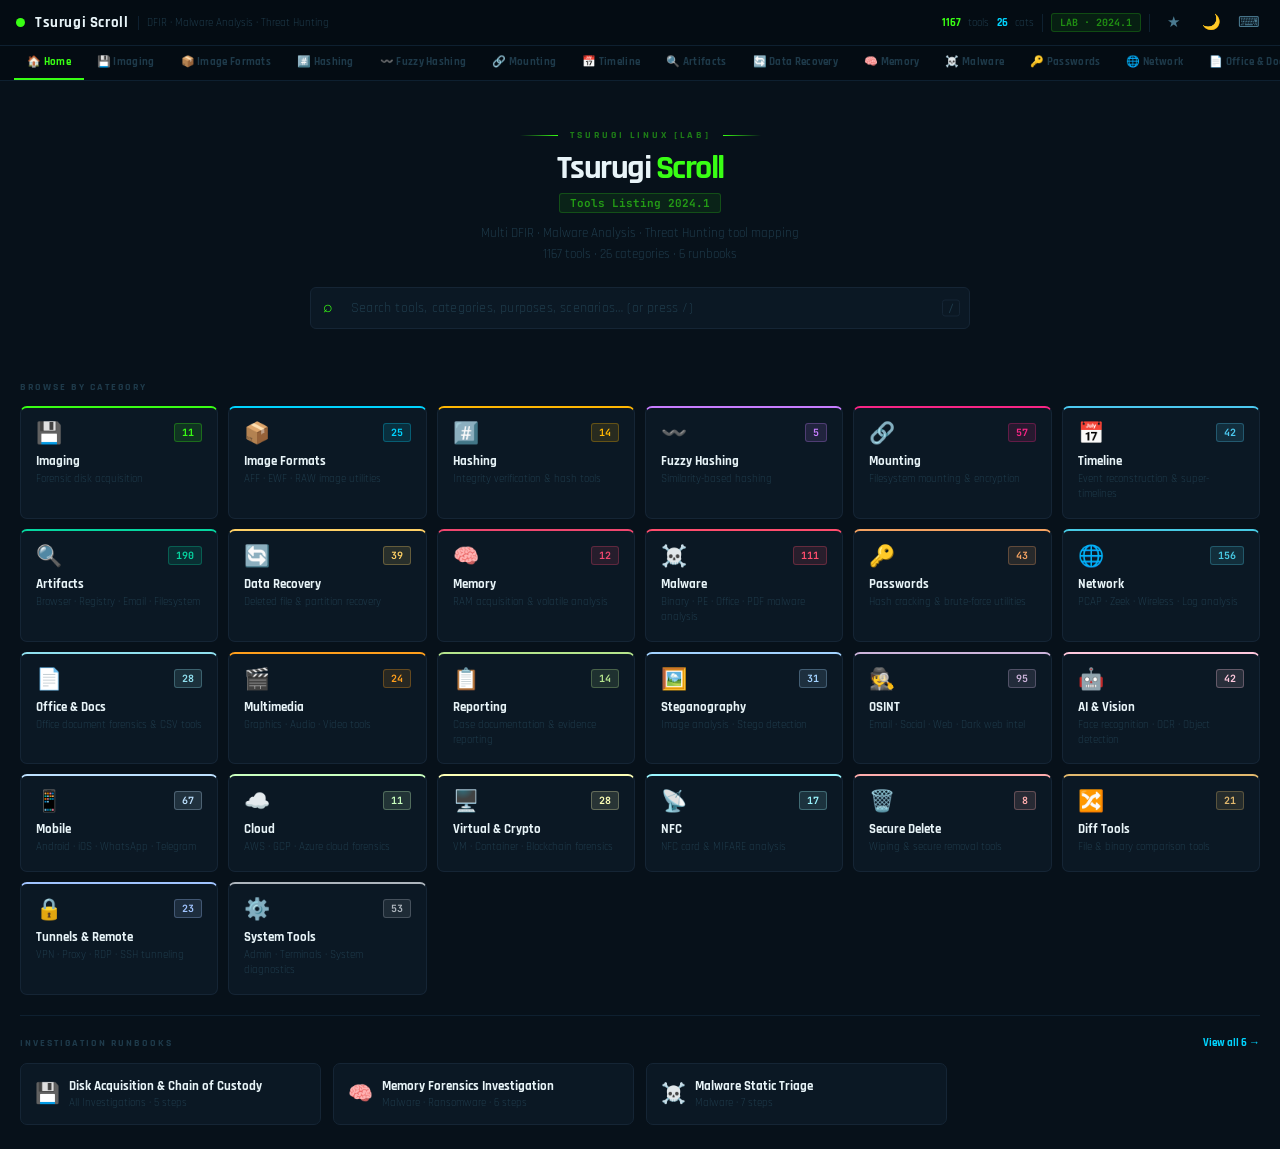
==== index.html @ 3186969e "Add files via upload" ====
<!DOCTYPE html>
<html lang="en" data-theme="dark">
<head>
<meta charset="UTF-8">
<meta name="viewport" content="width=device-width,initial-scale=1.0">
<title>Tsurugi Scroll — DFIR · Malware · Threat Hunting</title>
<link rel="preconnect" href="https://fonts.googleapis.com">
<link href="https://fonts.googleapis.com/css2?family=JetBrains+Mono:wght@400;600;700&family=Rajdhani:wght@400;600;700;900&display=swap" rel="stylesheet">
<style>
/* ── CSS Variables (theme) ─────────────────────────── */
:root{
  --bg0:#040c13;--bg1:#07111a;--bg2:#0b1824;--bg3:#09141f;
  --border:#152535;--border2:#0e2030;
  --text1:#e8f4f8;--text2:#c8dde8;--text3:#4a7a90;--text4:#1e3a4a;
  --accent:#39ff14;--accent2:#00d4ff;
  --scrollbar:#1a3a50;
  --card-hover-shadow:rgba(0,0,0,.45);
  --input-bg:#0b1824;
}
[data-theme="light"]{
  --bg0:#f0f4f8;--bg1:#ffffff;--bg2:#f5f8fa;--bg3:#eaf0f5;
  --border:#c8d8e4;--border2:#dde8ef;
  --text1:#0d2030;--text2:#1a3a50;--text3:#4a7a90;--text4:#8aaabb;
  --scrollbar:#a0c0d0;
  --card-hover-shadow:rgba(0,0,0,.12);
  --input-bg:#ffffff;
}

/* ── Reset ──────────────────────────────────────────── */
*,*::before,*::after{box-sizing:border-box;margin:0;padding:0}
html{scroll-behavior:smooth}
body{background:var(--bg1);color:var(--text2);font-family:'Rajdhani',sans-serif;font-size:14px;min-height:100vh;transition:background .2s,color .2s}
::-webkit-scrollbar{width:5px;height:5px}
::-webkit-scrollbar-track{background:var(--bg0)}
::-webkit-scrollbar-thumb{background:var(--scrollbar);border-radius:3px}
::-webkit-scrollbar-thumb:hover{background:var(--accent)}
input,button,select{font-family:'Rajdhani',sans-serif}
input:focus,select:focus{outline:none}
button{cursor:pointer;border:none;background:none}
pre,code,.mono{font-family:'JetBrains Mono',monospace}
pre{white-space:pre-wrap;word-break:break-all}

/* ── Animations ─────────────────────────────────────── */
@keyframes fadeUp{from{opacity:0;transform:translateY(8px)}to{opacity:1;transform:translateY(0)}}
@keyframes glow{0%,100%{box-shadow:0 0 6px #39ff1440}50%{box-shadow:0 0 16px #39ff1470}}
.fade-in{animation:fadeUp .2s ease both}

/* ── Top bar ────────────────────────────────────────── */
#topbar{
  position:sticky;top:0;z-index:300;
  background:var(--bg0);border-bottom:1px solid var(--border2);
  padding:0 16px;height:46px;
  display:flex;align-items:center;gap:10px;
}
.logo-dot{width:9px;height:9px;border-radius:50%;background:var(--accent);animation:glow 2.4s infinite;flex-shrink:0}
.logo-text{font-weight:900;font-size:15px;letter-spacing:.6px;color:var(--text1)}
.logo-sub{color:var(--text4);font-size:11px;padding-left:8px;border-left:1px solid var(--border2)}
.topbar-right{margin-left:auto;display:flex;align-items:center;gap:8px}
.stat-pill{font-size:11px;color:var(--text4);display:flex;align-items:center;gap:4px}
.stat-pill b{font-weight:700}
.topbar-sep{width:1px;height:18px;background:var(--border2);flex-shrink:0}
.tb-btn{
  display:flex;align-items:center;justify-content:center;
  width:30px;height:30px;border-radius:5px;font-size:15px;
  color:var(--text3);border:1px solid transparent;
  transition:background .15s,color .15s,border-color .15s;
  position:relative;
}
.tb-btn:hover{background:var(--bg2);border-color:var(--border);color:var(--text1)}
.tb-btn.active{background:var(--bg2);border-color:var(--accent);color:var(--accent)}
.bm-badge{
  position:absolute;top:2px;right:2px;
  min-width:14px;height:14px;border-radius:7px;
  background:var(--accent);color:#000;font-size:9px;font-weight:700;
  display:flex;align-items:center;justify-content:center;padding:0 3px;
  font-family:'JetBrains Mono',monospace;
}
#version-badge{
  font-family:'JetBrains Mono',monospace;font-size:10px;font-weight:700;
  padding:2px 8px;border-radius:3px;
  background:rgba(57,255,20,.08);color:rgba(57,255,20,.5);border:1px solid rgba(57,255,20,.2);
}

/* ── Tab bar ────────────────────────────────────────── */
#tabbar{
  position:sticky;top:46px;z-index:200;
  background:var(--bg0);border-bottom:1px solid var(--border2);
  display:flex;overflow-x:auto;padding:0 14px;
  scrollbar-width:thin;scrollbar-color:var(--scrollbar) transparent;
  white-space:nowrap;
}
#tabbar::-webkit-scrollbar{height:3px}
.tab{
  padding:9px 13px;font-size:11px;font-weight:700;letter-spacing:.3px;
  color:var(--text4);border:none;background:none;cursor:pointer;
  border-bottom:2px solid transparent;white-space:nowrap;transition:color .15s;
}
.tab.active{color:var(--tc,#39ff14);border-bottom-color:var(--tc,#39ff14)}
.tab:hover:not(.active){color:var(--text3)}

/* ── Layout ─────────────────────────────────────────── */
#content{min-height:calc(100vh - 92px)}
.wrap{max-width:1300px;margin:0 auto;padding:24px 20px}
.wrap-sm{max-width:860px;margin:0 auto;padding:24px 20px}

/* ── Search ─────────────────────────────────────────── */
.searchbox{position:relative}
.searchbox .icon{
  position:absolute;left:13px;top:50%;transform:translateY(-50%);
  font-size:16px;color:var(--accent);pointer-events:none;line-height:1;
}
.searchbox input{
  width:100%;background:var(--input-bg);border:1px solid var(--border);border-radius:6px;
  padding:11px 14px 11px 40px;color:var(--text1);font-size:14px;letter-spacing:.2px;
  transition:border-color .15s;
}
.searchbox input:focus{border-color:rgba(57,255,20,.4);box-shadow:0 0 0 2px rgba(57,255,20,.06)}
.searchbox input::placeholder{color:var(--text4)}
.kbd-hint{
  position:absolute;right:10px;top:50%;transform:translateY(-50%);
  font-size:10px;color:var(--text4);font-family:'JetBrains Mono',monospace;
  background:var(--bg2);border:1px solid var(--border);border-radius:3px;padding:1px 5px;
  pointer-events:none;
}

/* ── Filter bar ─────────────────────────────────────── */
.filterbar{
  background:var(--bg3);border:1px solid var(--border);border-radius:7px;
  padding:13px 15px;margin-bottom:18px;
}
.filter-row{display:flex;flex-wrap:wrap;gap:5px;align-items:center;margin-bottom:6px}
.filter-row:last-child{margin-bottom:0}
.filter-label{font-size:10px;font-weight:700;letter-spacing:1.5px;color:var(--text4);min-width:88px;flex-shrink:0}
.chip{
  padding:3px 9px;border-radius:3px;font-size:11px;font-weight:700;
  cursor:pointer;border:1px solid var(--border);background:var(--bg2);color:var(--text4);
  transition:background .1s,color .1s,border-color .1s;white-space:nowrap;
}
.chip.on{background:var(--cc,rgba(57,255,20,.2));color:var(--cl,#39ff14);border-color:var(--cb,rgba(57,255,20,.5))}
.clear-btn{
  font-size:10px;padding:3px 9px;border:1px solid rgba(247,37,133,.4);
  color:#f72585;border-radius:3px;background:rgba(247,37,133,.08);
  white-space:nowrap;
}

/* ── Grids ──────────────────────────────────────────── */
.grid-tools{display:grid;grid-template-columns:repeat(auto-fill,minmax(265px,1fr));gap:10px}
.grid-cats{display:grid;grid-template-columns:repeat(auto-fill,minmax(185px,1fr));gap:10px}
.grid-rb{display:grid;grid-template-columns:repeat(auto-fill,minmax(300px,1fr));gap:12px}

/* ── Cat Card ───────────────────────────────────────── */
.cat-card{
  background:var(--bg2);border:1px solid var(--border);border-top:2px solid var(--cc);
  border-radius:7px;padding:15px;cursor:pointer;
  transition:transform .18s,box-shadow .18s;
}
.cat-card:hover{transform:translateY(-3px);box-shadow:0 8px 28px var(--card-hover-shadow)}
.cat-count{
  display:inline-block;padding:2px 7px;border-radius:3px;
  font-size:10px;font-weight:700;font-family:'JetBrains Mono',monospace;
}

/* ── Tool Card ──────────────────────────────────────── */
.tool-card{
  background:var(--bg2);border:1px solid var(--border);border-left:3px solid var(--cc);
  border-radius:6px;padding:12px 13px;cursor:pointer;
  display:flex;flex-direction:column;gap:7px;
  transition:border-color .15s,box-shadow .15s;
  position:relative;
}
.tool-card:hover{border-color:var(--cc);box-shadow:0 0 0 1px var(--cc),0 4px 18px var(--card-hover-shadow)}
.tool-card:focus{outline:2px solid var(--cc);outline-offset:1px}
.bm-star{
  position:absolute;top:10px;right:10px;font-size:13px;
  color:var(--text4);background:none;border:none;
  transition:color .15s,transform .15s;line-height:1;padding:2px;
}
.bm-star:hover{color:#ffb703;transform:scale(1.2)}
.bm-star.starred{color:#ffb703}

/* ── Status badges ──────────────────────────────────── */
.badge-oss{
  display:inline-block;padding:1px 5px;border-radius:2px;
  font-size:9px;font-weight:700;letter-spacing:.4px;
  font-family:'JetBrains Mono',monospace;
  background:rgba(6,214,160,.12);color:#06d6a0;border:1px solid rgba(6,214,160,.25);
}
.badge-com{
  display:inline-block;padding:1px 5px;border-radius:2px;
  font-size:9px;font-weight:700;letter-spacing:.4px;
  font-family:'JetBrains Mono',monospace;
  background:rgba(244,162,97,.12);color:#f4a261;border:1px solid rgba(244,162,97,.25);
}

/* ── Tags ───────────────────────────────────────────── */
.tag{
  display:inline-flex;align-items:center;padding:2px 7px;border-radius:3px;
  font-size:10px;font-weight:700;letter-spacing:.3px;
  font-family:'JetBrains Mono',monospace;white-space:nowrap;
}

/* ── Runbook cards ──────────────────────────────────── */
.rb-card{
  background:var(--bg2);border:1px solid var(--border);border-radius:7px;
  padding:18px;cursor:pointer;transition:border-color .15s,box-shadow .15s;
}
.rb-card:hover{border-color:var(--accent2);box-shadow:0 0 18px rgba(0,212,255,.12)}
.rb-step{
  display:flex;gap:12px;align-items:flex-start;
  background:var(--bg3);border:1px solid var(--border);border-radius:6px;
  padding:13px 15px;margin-bottom:9px;
}
.rb-step:last-child{margin-bottom:0}
.step-num{
  width:26px;height:26px;border-radius:50%;border:2px solid var(--accent2);
  color:var(--accent2);display:flex;align-items:center;justify-content:center;
  font-size:11px;font-weight:700;font-family:'JetBrains Mono',monospace;flex-shrink:0;
}

/* ── Bookmarks panel ────────────────────────────────── */
#bm-panel{
  position:fixed;top:46px;right:0;bottom:0;width:320px;
  background:var(--bg0);border-left:1px solid var(--border);
  z-index:250;transform:translateX(100%);transition:transform .22s ease;
  display:flex;flex-direction:column;overflow:hidden;
}
#bm-panel.open{transform:translateX(0)}
#bm-panel-head{
  padding:14px 16px;border-bottom:1px solid var(--border);
  display:flex;align-items:center;justify-content:space-between;flex-shrink:0;
}
#bm-panel-body{flex:1;overflow-y:auto;padding:12px}
.bm-tool-row{
  display:flex;align-items:center;gap:8px;padding:9px 10px;
  background:var(--bg2);border:1px solid var(--border);border-radius:5px;
  margin-bottom:7px;cursor:pointer;transition:border-color .12s;
}
.bm-tool-row:hover{border-color:var(--accent)}
.bm-remove{color:var(--text4);font-size:12px;margin-left:auto;flex-shrink:0;padding:2px 5px}
.bm-remove:hover{color:#f72585}

/* ── Kbd nav highlight ──────────────────────────────── */
.kbd-focused{outline:2px solid var(--accent) !important;outline-offset:1px}

/* ── Modal ──────────────────────────────────────────── */
#overlay{
  display:none;position:fixed;inset:0;
  background:rgba(2,8,14,.92);z-index:1000;
  align-items:center;justify-content:center;padding:16px;
}
#overlay.open{display:flex}
#modal{
  background:var(--bg2);border:1px solid var(--border);border-radius:9px;
  width:100%;max-width:800px;max-height:92vh;overflow-y:auto;
  padding:28px;position:relative;animation:fadeUp .18s ease;
}
#modal::-webkit-scrollbar{width:4px}
.modal-close{position:absolute;top:13px;right:14px;font-size:20px;color:var(--text4);transition:color .15s}
.modal-close:hover{color:var(--text1)}
.modal-sec{background:var(--bg3);border:1px solid var(--border);border-radius:6px;padding:13px 15px;margin-top:11px}
.modal-sec-title{font-size:10px;font-weight:700;letter-spacing:1.5px;margin-bottom:8px}

/* ── Hero ───────────────────────────────────────────── */
#hero{text-align:center;padding:48px 20px 28px;max-width:700px;margin:0 auto}
.hero-rule{display:flex;align-items:center;justify-content:center;gap:12px;margin-bottom:9px}
.hero-rule span{font-size:10px;font-weight:700;letter-spacing:3px;color:rgba(57,255,20,.45)}
.hero-rule div{height:1px;width:38px}
.hero-title{font-size:34px;font-weight:900;letter-spacing:-1.5px;line-height:1.1;color:var(--text1);margin-bottom:6px}
.hero-title em{font-style:normal;color:var(--accent)}
.hero-sub{color:var(--text4);font-size:13px;line-height:1.6;margin-bottom:22px}

/* ── Sec label ──────────────────────────────────────── */
.sec-lbl{font-size:10px;font-weight:700;letter-spacing:2px;color:var(--text4);margin-bottom:13px}
.divider{height:1px;background:var(--border2);margin:20px 0}

/* ── Empty ──────────────────────────────────────────── */
.empty{text-align:center;padding:52px 20px;color:var(--text4)}
.empty .ico{font-size:34px;margin-bottom:10px}

/* ── Kbd shortcut legend ────────────────────────────── */
.kbd{
  display:inline-block;padding:1px 5px;border-radius:3px;
  font-family:'JetBrains Mono',monospace;font-size:10px;font-weight:700;
  background:var(--bg3);border:1px solid var(--border);color:var(--text3);
}

/* ── Runbook back bar ───────────────────────────────── */
.rb-breadcrumb{
  background:var(--bg0);border-bottom:1px solid var(--border);
  padding:10px 20px;display:flex;align-items:center;gap:10px;
  font-size:12px;color:var(--text4);
}
</style>
</head>
<body>

<!-- TOP BAR -->
<div id="topbar">
  <div class="logo-dot"></div>
  <span class="logo-text">Tsurugi Scroll</span>
  <span class="logo-sub">DFIR · Malware Analysis · Threat Hunting</span>
  <div class="topbar-right">
    <span class="stat-pill"><b id="stat-tools" style="color:var(--accent)">—</b>&nbsp;tools</span>
    <span class="stat-pill"><b id="stat-cats" style="color:var(--accent2)">—</b>&nbsp;cats</span>
    <div class="topbar-sep"></div>
    <span id="version-badge">LAB · 2024.1</span>
    <div class="topbar-sep"></div>
    <!-- Bookmarks -->
    <button class="tb-btn" id="bm-toggle" title="Bookmarks (B)">
      ★<span class="bm-badge" id="bm-count" style="display:none">0</span>
    </button>
    <!-- Dark/light mode -->
    <button class="tb-btn" id="theme-toggle" title="Toggle light/dark mode (T)">🌙</button>
    <!-- Keyboard shortcuts help -->
    <button class="tb-btn" id="kbd-help-btn" title="Keyboard shortcuts (?)">⌨</button>
  </div>
</div>

<!-- TAB BAR -->
<div id="tabbar"></div>

<!-- MAIN CONTENT -->
<div id="content"></div>

<!-- BOOKMARKS PANEL -->
<div id="bm-panel">
  <div id="bm-panel-head">
    <span style="font-weight:700;font-size:14px;color:var(--text1)">★ Bookmarks</span>
    <div style="display:flex;gap:6px">
      <button id="bm-clear-all" class="clear-btn" style="font-size:10px;padding:3px 8px">Clear all</button>
      <button id="bm-close" style="color:var(--text4);font-size:18px;line-height:1">✕</button>
    </div>
  </div>
  <div id="bm-panel-body"></div>
</div>

<!-- MODAL -->
<div id="overlay">
  <div id="modal"></div>
</div>

<!-- KBD HELP MODAL -->
<div id="kbd-overlay" style="display:none;position:fixed;inset:0;background:rgba(2,8,14,.92);z-index:2000;align-items:center;justify-content:center;padding:16px">
  <div style="background:var(--bg2);border:1px solid var(--border);border-radius:9px;width:100%;max-width:480px;padding:26px;animation:fadeUp .18s ease">
    <div style="display:flex;justify-content:space-between;align-items:center;margin-bottom:18px">
      <h3 style="font-size:16px;font-weight:900;color:var(--text1)">⌨ Keyboard Shortcuts</h3>
      <button id="kbd-close" style="color:var(--text4);font-size:18px">✕</button>
    </div>
    <div style="display:grid;grid-template-columns:1fr 1fr;gap:8px;font-size:12px">
      <div class="kbd-row"><span class="kbd">/</span> Focus search</div>
      <div class="kbd-row"><span class="kbd">Esc</span> Close / clear</div>
      <div class="kbd-row"><span class="kbd">↑</span><span class="kbd">↓</span> Navigate cards</div>
      <div class="kbd-row"><span class="kbd">Enter</span> Open tool</div>
      <div class="kbd-row"><span class="kbd">S</span> Star / bookmark</div>
      <div class="kbd-row"><span class="kbd">B</span> Bookmarks panel</div>
      <div class="kbd-row"><span class="kbd">T</span> Toggle theme</div>
      <div class="kbd-row"><span class="kbd">?</span> This help</div>
    </div>
  </div>
</div>

<script>
const CAT={'Imaging':{i:'💾',c:'#39ff14',d:'Forensic disk acquisition'},'Image Formats':{i:'📦',c:'#00d4ff',d:'AFF · EWF · RAW image utilities'},'Hashing':{i:'#️⃣',c:'#ffb703',d:'Integrity verification & hash tools'},'Fuzzy Hashing':{i:'〰️',c:'#c77dff',d:'Similarity-based hashing'},'Mounting':{i:'🔗',c:'#f72585',d:'Filesystem mounting & encryption'},'Timeline':{i:'📅',c:'#4cc9f0',d:'Event reconstruction & super-timelines'},'Artifacts':{i:'🔍',c:'#06d6a0',d:'Browser · Registry · Email · Filesystem'},'Data Recovery':{i:'🔄',c:'#ffd166',d:'Deleted file & partition recovery'},'Memory':{i:'🧠',c:'#ef476f',d:'RAM acquisition & volatile analysis'},'Malware':{i:'☠️',c:'#ff4d6d',d:'Binary · PE · Office · PDF malware analysis'},'Passwords':{i:'🔑',c:'#f4a261',d:'Hash cracking & brute-force utilities'},'Network':{i:'🌐',c:'#48cae4',d:'PCAP · Zeek · Wireless · Log analysis'},'Office & Docs':{i:'📄',c:'#90e0ef',d:'Office document forensics & CSV tools'},'Multimedia':{i:'🎬',c:'#ff9f1c',d:'Graphics · Audio · Video tools'},'Reporting':{i:'📋',c:'#b5e48c',d:'Case documentation & evidence reporting'},'Steganography':{i:'🖼️',c:'#a2d2ff',d:'Image analysis · Stego detection'},'OSINT':{i:'🕵️',c:'#cdb4db',d:'Email · Social · Web · Dark web intel'},'AI & Vision':{i:'🤖',c:'#ffc8dd',d:'Face recognition · OCR · Object detection'},'Mobile':{i:'📱',c:'#bde0fe',d:'Android · iOS · WhatsApp · Telegram'},'Cloud':{i:'☁️',c:'#caffbf',d:'AWS · GCP · Azure cloud forensics'},'Virtual & Crypto':{i:'🖥️',c:'#fdffb6',d:'VM · Container · Blockchain forensics'},'NFC':{i:'📡',c:'#9bf6ff',d:'NFC card & MIFARE analysis'},'Secure Delete':{i:'🗑️',c:'#ffadad',d:'Wiping & secure removal tools'},'Diff Tools':{i:'🔀',c:'#e2b96e',d:'File & binary comparison tools'},'Tunnels & Remote':{i:'🔒',c:'#a0c4ff',d:'VPN · Proxy · RDP · SSH tunneling'},'System Tools':{i:'⚙️',c:'#adb5bd',d:'Admin · Terminals · System diagnostics'}};
const SUBCATS={'Image Formats':['AFF','EWF','RAW'],'Mounting':['Filesystem','BitLocker','Cloud Storage','Shadow Copy','Virtual Disk'],'Timeline':['Plaso','Timesketch / TSK'],'Artifacts':['Apple / Mac','Browser','Email','APFS','BTRFS','FAT','HFS','NTFS','XFS','ZFS','Files','Google Takeout','Jump Lists','Metadata','Office Docs','P2P','Prefetch','Registry','Recycle Bin','Windows Logs'],'Malware':['PE / ReadPE','Binary / Radare2','Debugger','Decoder','Flash','JavaScript','Network','Office Malware','PDF','Sandbox','AV / Scanner','XOR / Encoding','Other'],'Passwords':['Offline','Online','Wordlists','Misc'],'Office & Docs':['CSV','Apps'],'Multimedia':['Graphics','Sound & Video','Accessories'],'Network':['Log Visualization','Zeek / Bro','PCAP','Wireless'],'AI & Vision':['Face Detection / Landmarks','Face Recognition Web Gui','Face Recognition — Knn','Face Encoding / Dataset Prep','Face Dirlist / Video Processing','Object Detection','OCR','Tesseract Training'],'Mobile':['WhatsApp','Telegram','Android','BlackBerry','iOS','Sysdiagnose (iOS)','SQLite / Backup'],'OSINT':['General','Email','Network','Phone','Social Media','Tor / Dark Web','Web'],'Virtual & Crypto':['VM / Container','Cryptocurrency'],'System Tools':['Misc','Diagnostics','Connectivity','Accessibility']};
const EV_TYPES=["Disk Image", "Memory Dump", "PCAP", "Registry Hive", "Browser Artifacts", "Mobile Backup", "Log Files", "Email", "Office Documents"];
const RUNBOOKS=[{"id": "rb1", "icon": "\ud83d\udcbe", "title": "Disk Acquisition & Chain of Custody", "desc": "Forensically sound disk imaging with hash verification and documented chain of custody.", "inv": "All Investigations", "tags": ["Disk Image"], "steps": [{"tool": "guymager", "action": "Block-level image the suspect drive", "note": "Use a hardware write-blocker. Select E01 format for metadata support."}, {"tool": "ewfinfo", "action": "Verify acquisition metadata", "note": "Confirm case number, examiner, and acquisition hash are correct."}, {"tool": "ewfverify", "action": "Re-verify image integrity post-transfer", "note": "Run after every copy to new media."}, {"tool": "mmls", "action": "Document partition layout and offsets", "note": "Record sector offsets for targeted mounting later."}, {"tool": "sha256sum", "action": "Produce final hash record", "note": "Store alongside case notes and acquisition log."}]}, {"id": "rb2", "icon": "\ud83e\udde0", "title": "Memory Forensics Investigation", "desc": "Full volatile memory acquisition and analysis for an active or recently compromised host.", "inv": "Malware \u00b7 Ransomware", "tags": ["Memory Dump"], "steps": [{"tool": "avml", "action": "Acquire live memory from Linux host", "note": "Run as root. Write to external forensic media only."}, {"tool": "strings", "action": "Quick IOC string scan", "note": "Grep for IPs, domains, PowerShell strings, base64 blobs."}, {"tool": "Volatility3", "action": "Run pslist, pstree, cmdline, netscan", "note": "Look for suspicious parent-child chains and unexpected network listeners."}, {"tool": "Volatility3", "action": "Run malfind to detect injected code", "note": "Extract flagged regions for YARA scanning."}, {"tool": "bulk_extractor", "action": "Extract structured artifacts from dump", "note": "Review email, URL, domain outputs for C2 infrastructure."}, {"tool": "yara", "action": "Scan dump with YARA rules", "note": "Use ruleset matched to the suspected malware family."}]}, {"id": "rb3", "icon": "\u2620\ufe0f", "title": "Malware Static Triage", "desc": "Structured static analysis from first indicators through binary disassembly.", "inv": "Malware", "tags": ["Disk Image", "Memory Dump"], "steps": [{"tool": "sha256sum", "action": "Hash sample for threat intel lookup", "note": "Search VirusTotal and MalwareBazaar before investing analysis time."}, {"tool": "exiftool", "action": "Extract file metadata and compile info", "note": "Check compile time, language ID, author fields, linker version."}, {"tool": "binwalk", "action": "Identify packing, embedded files, entropy", "note": "High entropy sections indicate packing \u2014 unpack before string analysis."}, {"tool": "strings", "action": "Extract human-readable strings", "note": "Look for C2 addresses, mutex names, registry keys, credentials."}, {"tool": "pehash", "action": "Generate imphash for attribution", "note": "Cross-reference imphash with known threat actor toolsets."}, {"tool": "yara", "action": "Apply YARA ruleset for family ID", "note": "Match against known rules; document confidence."}, {"tool": "radare2", "action": "Disassemble key functions", "note": "Focus on network comms, crypto routines, persistence mechanisms."}]}, {"id": "rb4", "icon": "\ud83d\udd10", "title": "Ransomware Incident Response", "desc": "End-to-end ransomware investigation from acquisition to super-timeline and IOC package.", "inv": "Ransomware", "tags": ["Disk Image", "Memory Dump", "Log Files", "Registry Hive"], "steps": [{"tool": "dc3dd", "action": "Image all affected hosts", "note": "Prioritise hosts with running processes \u2014 capture memory first."}, {"tool": "avml", "action": "Capture volatile memory before shutdown", "note": "Critical: do this before any power-down of running machines."}, {"tool": "Volatility3", "action": "Analyse memory for ransomware process", "note": "Run malfind, pstree, cmdline, netscan to reconstruct execution chain."}, {"tool": "chainsaw", "action": "Hunt event logs for initial access", "note": "Look for T1078, T1566, T1059 hits within 24h of first encryption."}, {"tool": "RegRipper", "action": "Parse registry for persistence and execution", "note": "Check Run keys, services, UserAssist, MUICache."}, {"tool": "log2timeline", "action": "Build super-timeline", "note": "Correlate encryption start time with login and execution events."}, {"tool": "yara", "action": "Identify ransomware family", "note": "Use RansomWatch or known-family YARA rules for attribution."}]}, {"id": "rb5", "icon": "\ud83d\udd75\ufe0f", "title": "Insider Threat / Data Exfiltration", "desc": "Reconstruct unauthorised data access, copying, and exfiltration channels.", "inv": "Insider Threat", "tags": ["Disk Image", "Log Files", "Browser Artifacts", "Email"], "steps": [{"tool": "usbrip", "action": "Extract USB device connection history", "note": "Cross-reference USB timestamps with file access events."}, {"tool": "fls", "action": "List all accessed and deleted files", "note": "Focus on file MAC times near the suspect last active date."}, {"tool": "hindsight", "action": "Parse browser history and downloads", "note": "Look for cloud storage, file sharing, personal webmail."}, {"tool": "readpst", "action": "Export and review email archives", "note": "Check sent items and deleted items for large attachments."}, {"tool": "log2timeline", "action": "Build correlation timeline", "note": "Merge USB, browser, file and email events into one sorted view."}, {"tool": "bulk_extractor", "action": "Scan for exfiltrated data traces", "note": "Look for SSNs, credit card numbers, corporate email domains."}]}, {"id": "rb6", "icon": "\ud83c\udfa3", "title": "Phishing / Email Investigation", "desc": "Full analysis pipeline from raw email headers through payload static analysis.", "inv": "Fraud \u00b7 Network Intrusion", "tags": ["Email", "Office Documents"], "steps": [{"tool": "readpst", "action": "Extract emails from PST/OST archives", "note": "Isolate suspected phishing threads including all attachments."}, {"tool": "exiftool", "action": "Extract attachment metadata", "note": "Check author, creation date, GPS data, modification history."}, {"tool": "olevba", "action": "Analyse Office attachment macros", "note": "Extract and de-obfuscate VBA payload from Word/Excel lures."}, {"tool": "peepdf", "action": "Analyse PDF attachments for JavaScript", "note": "Check for /JavaScript, /Launch, /OpenAction elements."}, {"tool": "yara", "action": "Scan payload against malware rules", "note": "Identify dropper family or phishing kit attribution."}, {"tool": "wkhtmltopdf", "action": "Archive phishing web page as PDF", "note": "Preserve full layout as a court-ready exhibit."}]}];
const TOOLS=[
{n:'Cyclone',t:'CLI',p:'Forensic disk imaging',s:'Used to image large drives in parallel. Ideal for quick forensic duplication with integrity verification.',c:'Imaging',sub:'',ev:['Disk Image'],oss:true},
{n:'dc3dd',t:'CLI',p:'Enhanced dd for DFIR with hashing and logging',s:'Acquire disk images with built-in hashing and split logging to maintain chain of custody.',c:'Imaging',sub:'',ev:['Disk Image'],oss:true},
{n:'dcfldd',t:'CLI',p:'Disk imaging with hashing support',s:'Use for imaging when needing multiple hash outputs during acquisition.',c:'Imaging',sub:'',ev:['Disk Image'],oss:true},
{n:'dd',t:'CLI',p:'Standard disk cloning and imaging',s:'Perform raw disk cloning or byte-for-byte copies for low-level forensic preservation.',c:'Imaging',sub:'',ev:['Disk Image'],oss:true},
{n:'dd_rescue',t:'CLI',p:'Recovery-focused disk imaging',s:'Imaging failing drives where read errors are common, preserving as much data as possible.',c:'Imaging',sub:'',ev:['Disk Image'],oss:true},
{n:'ddrescue',t:'CLI',p:'Intelligent data recovery imaging',s:'Recover data from damaged media with automated retry and log tracking.',c:'Imaging',sub:'',ev:['Disk Image'],oss:true},
{n:'DDRescue-GUI',t:'GUI',p:'Frontend for ddrescue operations',s:'Use graphical interface for easier control of recovery tasks and progress tracking.',c:'Imaging',sub:'',ev:['Disk Image'],oss:true},
{n:'ewfacquire',t:'CLI',p:'EWF (EnCase) image acquisition',s:'Capture forensic images in EWF format for EnCase or X-Ways compatibility.',c:'Imaging',sub:'',ev:['Disk Image'],oss:true},
{n:'ewfacquirestream',t:'CLI',p:'Streaming EWF image acquisition',s:'Stream live disk acquisitions directly to a remote storage or evidence server.',c:'Imaging',sub:'',ev:['Disk Image'],oss:true},
{n:'ftkimager',t:'GUI',p:'Disk imaging, file preview, and acquisition',s:'Quickly create forensic images or preview files before acquisition.',c:'Imaging',sub:'',ev:['Disk Image'],oss:false},
{n:'guymager',t:'GUI',p:'Forensic disk imaging with verification',s:'Ideal for fast, multi-threaded imaging with built-in integrity verification.',c:'Imaging',sub:'',ev:['Disk Image'],oss:true},
{n:'affcat',t:'CLI',p:'Concatenate AFF images',s:'Combine multiple AFF image segments into one complete file for analysis.',c:'Image Formats',sub:'AFF',ev:['Disk Image'],oss:true},
{n:'affcompare',t:'CLI',p:'Compare AFF images',s:'Validate two AFF images to confirm identical content and integrity.',c:'Image Formats',sub:'AFF',ev:['Disk Image'],oss:true},
{n:'affconvert',t:'CLI',p:'Convert disk images to AFF',s:'Convert raw or EWF images into AFF format for metadata support.',c:'Image Formats',sub:'AFF',ev:['Disk Image'],oss:true},
{n:'affcopy',t:'CLI',p:'Copy AFF images',s:'Safely duplicate AFF images for backup or secondary analysis.',c:'Image Formats',sub:'AFF',ev:['Disk Image'],oss:true},
{n:'affcrypto',t:'CLI',p:'Encrypt/decrypt AFF images',s:'Securely encrypt sensitive forensic images before transport.',c:'Image Formats',sub:'AFF',ev:['Disk Image'],oss:true},
{n:'affdiskprint',t:'CLI',p:'Disk structure overview',s:'Generate a quick summary of partition layouts and metadata.',c:'Image Formats',sub:'AFF',ev:['Disk Image'],oss:true},
{n:'affinfo',t:'CLI',p:'Display AFF metadata',s:'Extract evidence acquisition information like timestamps and hashes.',c:'Image Formats',sub:'AFF',ev:['Disk Image'],oss:true},
{n:'affix',t:'CLI',p:'AFF image indexing',s:'Index AFF images for fast random access during analysis.',c:'Image Formats',sub:'AFF',ev:['Disk Image'],oss:true},
{n:'affrecover',t:'CLI',p:'Recover files from AFF',s:'Extract files directly from AFF images for triage or recovery.',c:'Image Formats',sub:'AFF',ev:['Disk Image'],oss:true},
{n:'affsegment',t:'CLI',p:'Segment AFF images',s:'Split large AFF images into manageable chunks for storage or transfer.',c:'Image Formats',sub:'AFF',ev:['Disk Image'],oss:true},
{n:'affsign',t:'CLI',p:'Sign AFF images',s:'Digitally sign AFF images to ensure authenticity and chain of custody.',c:'Image Formats',sub:'AFF',ev:['Disk Image'],oss:true},
{n:'affstats',t:'CLI',p:'AFF image statistics',s:'Generate statistical reports on image integrity and contents.',c:'Image Formats',sub:'AFF',ev:['Disk Image'],oss:true},
{n:'affverify',t:'CLI',p:'Verify AFF integrity',s:'Validate AFF file integrity post-transfer to detect tampering.',c:'Image Formats',sub:'AFF',ev:['Disk Image'],oss:true},
{n:'affxml',t:'CLI',p:'Export metadata to XML',s:'Export image acquisition details for documentation or case management.',c:'Image Formats',sub:'AFF',ev:['Disk Image'],oss:true},
{n:'ewfdebug',t:'CLI',p:'Debug EWF images',s:'Inspect EWF structure and resolve issues in corrupted evidence files.',c:'Image Formats',sub:'EWF',ev:['Disk Image'],oss:true},
{n:'ewfexport',t:'CLI',p:'Export EWF images',s:'Convert EWF images into raw or AFF for use in other tools.',c:'Image Formats',sub:'EWF',ev:['Disk Image'],oss:true},
{n:'ewfinfo',t:'CLI',p:'Display EWF metadata',s:'Retrieve acquisition details like case number, examiner, and hashes.',c:'Image Formats',sub:'EWF',ev:['Disk Image'],oss:true},
{n:'ewfrecover',t:'CLI',p:'Recover files from EWF',s:'Extract file systems or files directly from EWF for fast triage.',c:'Image Formats',sub:'EWF',ev:['Disk Image'],oss:true},
{n:'ewfverify',t:'CLI',p:'Verify EWF integrity',s:'Check hash consistency to ensure data authenticity.',c:'Image Formats',sub:'EWF',ev:['Disk Image'],oss:true},
{n:'dd BufferSize Calculator',t:'GUI/CLI',p:'Optimize dd buffer sizes',s:'Determine optimal buffer size for efficient disk imaging.',c:'Image Formats',sub:'RAW',ev:['Disk Image'],oss:true},
{n:'ddrescuelog',t:'CLI',p:'View ddrescue logs',s:'Review imaging logs to identify unreadable sectors or retries.',c:'Image Formats',sub:'RAW',ev:['Disk Image'],oss:true},
{n:'ddrescueview',t:'GUI',p:'Visualize ddrescue progress',s:'Display progress and health of data recovery graphically.',c:'Image Formats',sub:'RAW',ev:['Disk Image'],oss:true},
{n:'ccd2iso',t:'CLI',p:'Convert CloneCD to ISO',s:'Convert legacy CloneCD formats into standard ISO for mounting.',c:'Image Formats',sub:'RAW',ev:['Disk Image'],oss:true},
{n:'dmde',t:'GUI',p:'Disk editing and recovery',s:'Manually inspect and recover data structures or partitions.',c:'Image Formats',sub:'RAW',ev:['Disk Image'],oss:true},
{n:'tableau-parm',t:'CLI',p:'Manage Tableau devices',s:'Configure and control Tableau forensic bridges for imaging.',c:'Image Formats',sub:'RAW',ev:['Disk Image'],oss:true},
{n:'GtkHash',t:'GUI',p:'Compute and verify hashes',s:'Quickly compute and compare multiple hash types (MD5, SHA1, SHA256) for files.',c:'Hashing',sub:'',ev:['Disk Image','Log Files','Memory Dump'],oss:true},
{n:'Hash Buster',t:'GUI',p:'Hash lookup and cracking',s:'Identify plaintext values of known hashes using online databases.',c:'Hashing',sub:'',ev:['Disk Image','Log Files','Memory Dump'],oss:true},
{n:'hashboy',t:'CLI/GUI',p:'Password hash utility',s:'Analyze and manipulate password hashes in investigations.',c:'Hashing',sub:'',ev:['Disk Image','Log Files','Memory Dump'],oss:true},
{n:'hashid',t:'CLI',p:'Identify hash types',s:'Detect hash algorithms to determine appropriate cracking method.',c:'Hashing',sub:'',ev:['Disk Image','Log Files','Memory Dump'],oss:true},
{n:'md5sum',t:'CLI',p:'Compute MD5 hash',s:'Validate image integrity before and after transfer.',c:'Hashing',sub:'',ev:['Disk Image','Log Files','Memory Dump'],oss:true},
{n:'MurMurHash',t:'CLI',p:'Compute MurMur hashes',s:'Generate non-cryptographic hashes for deduplication or indexing.',c:'Hashing',sub:'',ev:['Disk Image','Log Files','Memory Dump'],oss:true},
{n:'OpenTimestamps',t:'CLI',p:'Verify blockchain timestamps',s:'Confirm document existence via Bitcoin blockchain timestamping.',c:'Hashing',sub:'',ev:['Disk Image','Log Files','Memory Dump'],oss:true},
{n:'ots-git-gpg-wrapper',t:'CLI',p:'Wrapper for OpenTimestamps',s:'Verify integrity of Git commits through timestamping.',c:'Hashing',sub:'',ev:['Disk Image','Log Files','Memory Dump'],oss:true},
{n:'pehash',t:'CLI',p:'Compute PE file hashes',s:'Generate unique PE file hashes for malware triage or comparison.',c:'Hashing',sub:'',ev:['Disk Image','Log Files','Memory Dump'],oss:true},
{n:'QuickHash',t:'GUI',p:'File and disk hashing',s:'Compute multiple hashes for disk images or directories visually.',c:'Hashing',sub:'',ev:['Disk Image','Log Files','Memory Dump'],oss:true},
{n:'rahash2',t:'CLI',p:'Hashing from radare2 suite',s:'Compute file hashes as part of reverse-engineering workflows.',c:'Hashing',sub:'',ev:['Disk Image','Log Files','Memory Dump'],oss:true},
{n:'search-that-hash',t:'CLI',p:'Search hash databases',s:'Query multiple hash databases for password recovery or OSINT.',c:'Hashing',sub:'',ev:['Disk Image','Log Files','Memory Dump'],oss:true},
{n:'sha1sum / sha256sum / sha512sum',t:'CLI',p:'Compute SHA hashes',s:'Standard tool for verifying integrity of files post-transfer.',c:'Hashing',sub:'',ev:['Disk Image','Log Files','Memory Dump'],oss:true},
{n:'simhash',t:'CLI',p:'Compute similarity hashes',s:'Detect near-duplicate files or documents in large data sets.',c:'Hashing',sub:'',ev:['Disk Image','Log Files','Memory Dump'],oss:true},
{n:'hashdeep / md5deep / sha1deep / sha256deep',t:'CLI',p:'Recursive hashing',s:'Generate recursive hashes of directories for mass integrity checks.',c:'Fuzzy Hashing',sub:'',ev:['Disk Image','Memory Dump'],oss:true},
{n:'ssdeep',t:'CLI',p:'Fuzzy hashing',s:'Compare files based on similarity to detect related malware samples.',c:'Fuzzy Hashing',sub:'',ev:['Disk Image','Memory Dump'],oss:true},
{n:'tigerdeep',t:'CLI',p:'Tiger hash algorithm',s:'Compute Tiger hashes for unique verification of legacy files.',c:'Fuzzy Hashing',sub:'',ev:['Disk Image','Memory Dump'],oss:true},
{n:'tlsh_unittest',t:'CLI',p:'Test TLSH fuzzy hash',s:'Evaluate TLSH algorithm performance for similarity detection.',c:'Fuzzy Hashing',sub:'',ev:['Disk Image','Memory Dump'],oss:true},
{n:'whirpooldeep',t:'CLI',p:'Recursive Whirlpool hashing',s:'Perform high-strength hashing of directories for audit and verification.',c:'Fuzzy Hashing',sub:'',ev:['Disk Image','Memory Dump'],oss:true},
{n:'cryptmount',t:'CLI',p:'Mount encrypted file systems securely.',s:'Mount an encrypted suspect partition for content extraction.',c:'Mounting',sub:'Filesystem',ev:['Disk Image'],oss:true},
{n:'cryptmount-setup',t:'CLI',p:'Configure encrypted file systems.',s:'Initialize encrypted containers for lab use or testing.',c:'Mounting',sub:'Filesystem',ev:['Disk Image'],oss:true},
{n:'disktype',t:'CLI',p:'Identify partition and filesystem type.',s:'Check disk image before carving or mounting.',c:'Mounting',sub:'Filesystem',ev:['Disk Image'],oss:true},
{n:'fdisk',t:'CLI',p:'Partition table analysis tool.',s:'Inspect MBR layout to locate deleted or hidden partitions.',c:'Mounting',sub:'Filesystem',ev:['Disk Image'],oss:true},
{n:'ideviceimagemounter',t:'CLI',p:'Mount iOS device disk images.',s:'Access mobile disk images from iTunes backups.',c:'Mounting',sub:'Filesystem',ev:['Disk Image'],oss:true},
{n:'mmls',t:'CLI (Sleuth Kit)',p:'Display partition layout within images.',s:'Identify offset before targeted extraction or mounting.',c:'Mounting',sub:'Filesystem',ev:['Disk Image'],oss:true},
{n:'udisksctl',t:'CLI',p:'Manage drives and partitions.',s:'Mount USB drives read-only during live acquisition.',c:'Mounting',sub:'Filesystem',ev:['Disk Image'],oss:true},
{n:'vblade',t:'CLI',p:'Export images as block devices (AoE).',s:'Stream a forensic image to another workstation.',c:'Mounting',sub:'Filesystem',ev:['Disk Image'],oss:true},
{n:'vbladed',t:'CLI',p:'Daemon for ATA over Ethernet operations.',s:'Serve forensic images across isolated analysis networks.',c:'Mounting',sub:'Filesystem',ev:['Disk Image'],oss:true},
{n:'yarp-mount',t:'CLI',p:'Mount forensic images and dumps.',s:'Mount E01 image and parse file system metadata directly.',c:'Mounting',sub:'Filesystem',ev:['Disk Image'],oss:true},
{n:'VeraCrypt CLI',t:'CLI',p:'Decrypt and mount VeraCrypt containers.',s:'Access encrypted data for ransomware response.',c:'Mounting',sub:'Filesystem',ev:['Disk Image'],oss:true},
{n:'VeraCrypt GUI',t:'GUI',p:'Graphical tool for encrypted volumes.',s:'Manually open encrypted containers for review.',c:'Mounting',sub:'Filesystem',ev:['Disk Image'],oss:true},
{n:'ZuluCrypt',t:'CLI',p:'Manage and mount encrypted volumes.',s:'Open BitLocker-protected image using a passphrase.',c:'Mounting',sub:'Filesystem',ev:['Disk Image'],oss:true},
{n:'ZuluMount',t:'GUI',p:'GUI for encrypted filesystem access.',s:'Mount encrypted drive images without altering timestamps.',c:'Mounting',sub:'Filesystem',ev:['Disk Image'],oss:true},
{n:'affuse',t:'CLI',p:'Mount AFF images via FUSE.',s:'View AFF image contents directly in read-only mode.',c:'Mounting',sub:'Filesystem',ev:['Disk Image'],oss:true},
{n:'apfs-fuse',t:'CLI',p:'Mount APFS volumes (read-only).',s:'Access MacBook APFS data for user file extraction.',c:'Mounting',sub:'Filesystem',ev:['Disk Image'],oss:true},
{n:'ewfmount',t:'CLI',p:'Mount E01 evidence images.',s:'Mount EnCase EWF images to review contents.',c:'Mounting',sub:'Filesystem',ev:['Disk Image'],oss:true},
{n:'fsapfsmount',t:'CLI',p:'Mount Apple APFS containers.',s:'Analyze macOS disk images in forensic lab.',c:'Mounting',sub:'Filesystem',ev:['Disk Image'],oss:true},
{n:'fusermount',t:'CLI',p:'Unmount FUSE-based file systems.',s:'Safely unmount forensic mounts after review.',c:'Mounting',sub:'Filesystem',ev:['Disk Image'],oss:true},
{n:'imount',t:'CLI',p:'Mount disk images via libewf/libtsk.',s:'Quickly preview contents of raw forensic images.',c:'Mounting',sub:'Filesystem',ev:['Disk Image'],oss:true},
{n:'mount',t:'CLI',p:'Standard filesystem mounter.',s:'Mount NTFS partition read-only for file browsing.',c:'Mounting',sub:'Filesystem',ev:['Disk Image'],oss:true},
{n:'kpartx',t:'CLI',p:'Map partitions from images.',s:'Expose individual partitions from full disk image.',c:'Mounting',sub:'Filesystem',ev:['Disk Image'],oss:true},
{n:'thumbtack',t:'CLI',p:'Mount forensic images for analysis.',s:'Attach forensic images to analysis environment.',c:'Mounting',sub:'Filesystem',ev:['Disk Image'],oss:true},
{n:'xmount',t:'CLI',p:'Convert and mount multiple image formats.',s:'Convert EWF to RAW for compatibility with tools.',c:'Mounting',sub:'Filesystem',ev:['Disk Image'],oss:true},
{n:'Disk Image Mounter',t:'GUI',p:'MATE image mounting utility.',s:'Mount forensic images in GUI environment.',c:'Mounting',sub:'Filesystem',ev:['Disk Image'],oss:true},
{n:'MATE Disk Image Mounter',t:'GUI',p:'Desktop tool to mount images.',s:'Quickly review image contents during triage.',c:'Mounting',sub:'Filesystem',ev:['Disk Image'],oss:true},
{n:'bdeinfo',t:'CLI',p:'Display BitLocker metadata info.',s:'Extract recovery key details from a BitLocker image.',c:'Mounting',sub:'BitLocker',ev:['Disk Image'],oss:true},
{n:'bdemount',t:'CLI',p:'Mount BitLocker-encrypted volumes.',s:'Access decrypted content after key recovery.',c:'Mounting',sub:'BitLocker',ev:['Disk Image'],oss:true},
{n:'dislocker',t:'CLI',p:'Decrypt BitLocker volumes.',s:'Mount a suspect\'s encrypted partition for review.',c:'Mounting',sub:'BitLocker',ev:['Disk Image'],oss:true},
{n:'dislocker-bek',t:'CLI',p:'Use .bek recovery key files.',s:'Decrypt disk using key stored on USB recovery device.',c:'Mounting',sub:'BitLocker',ev:['Disk Image'],oss:true},
{n:'dislocker-file',t:'CLI',p:'Create file-based decrypted copy.',s:'Generate decrypted image for safe offline analysis.',c:'Mounting',sub:'BitLocker',ev:['Disk Image'],oss:true},
{n:'dislocker-find',t:'CLI',p:'Detect BitLocker volumes.',s:'Identify encrypted drives across multiple partitions.',c:'Mounting',sub:'BitLocker',ev:['Disk Image'],oss:true},
{n:'dislocker-fuse',t:'CLI',p:'Mount BitLocker volumes using FUSE.',s:'Access decrypted content directly for timeline reconstruction.',c:'Mounting',sub:'BitLocker',ev:['Disk Image'],oss:true},
{n:'dislocker-metadata',t:'CLI',p:'Extract metadata from BitLocker.',s:'Collect metadata for evidence preservation.',c:'Mounting',sub:'BitLocker',ev:['Disk Image'],oss:true},
{n:'aws_cli',t:'CLI',p:'Interface with AWS cloud services.',s:'',c:'Mounting',sub:'Cloud Storage',ev:['Disk Image'],oss:true},
{n:'aws_ir',t:'CLI',p:'AWS incident response automation toolkit.',s:'',c:'Mounting',sub:'Cloud Storage',ev:['Disk Image'],oss:true},
{n:'aws_respond',t:'CLI',p:'Incident response utility for AWS.',s:'',c:'Mounting',sub:'Cloud Storage',ev:['Disk Image'],oss:true},
{n:'cloudforensics',t:'CLI',p:'DFIR framework for GCP/AWS/Azure.',s:'',c:'Mounting',sub:'Cloud Storage',ev:['Disk Image'],oss:true},
{n:'curryfinger',t:'CLI',p:'AWS credential enumeration tool.',s:'',c:'Mounting',sub:'Cloud Storage',ev:['Disk Image'],oss:true},
{n:'ec2metadata',t:'CLI',p:'Query EC2 instance metadata.',s:'',c:'Mounting',sub:'Cloud Storage',ev:['Disk Image'],oss:true},
{n:'enumerate-iam',t:'CLI',p:'Enumerate AWS IAM users and roles.',s:'',c:'Mounting',sub:'Cloud Storage',ev:['Disk Image'],oss:true},
{n:'growpart',t:'CLI',p:'Resize partitions on cloud VMs.',s:'',c:'Mounting',sub:'Cloud Storage',ev:['Disk Image'],oss:true},
{n:'margaritashotgun',t:'CLI',p:'Mass acquisition tool for cloud systems.',s:'',c:'Mounting',sub:'Cloud Storage',ev:['Disk Image'],oss:true},
{n:'s3fs',t:'CLI',p:'Mount Amazon S3 buckets as filesystems.',s:'',c:'Mounting',sub:'Cloud Storage',ev:['Disk Image'],oss:true},
{n:'SimpleS3Scanner',t:'CLI',p:'Scan for open S3 buckets.',s:'',c:'Mounting',sub:'Cloud Storage',ev:['Disk Image'],oss:true},
{n:'ScoutSuite',t:'CLI',p:'Multi-cloud security auditing tool.',s:'',c:'Mounting',sub:'Cloud Storage',ev:['Disk Image'],oss:true},
{n:'sshfs',t:'CLI',p:'Mount remote filesystems via SSH.',s:'',c:'Mounting',sub:'Cloud Storage',ev:['Disk Image'],oss:true},
{n:'vcs-run',t:'CLI',p:'Execute forensic scripts in cloud.',s:'',c:'Mounting',sub:'Cloud Storage',ev:['Disk Image'],oss:true},
{n:'image_export',t:'image_export',p:'Export files from shadow volumes.',s:'',c:'Mounting',sub:'Shadow Copy',ev:['Disk Image'],oss:true},
{n:'vsc_mount',t:'vsc_mount',p:'Mount Volume Shadow Copies.',s:'',c:'Mounting',sub:'Shadow Copy',ev:['Disk Image'],oss:true},
{n:'vshadowdebug',t:'vshadowdebug',p:'Debug and analyze shadow copies.',s:'',c:'Mounting',sub:'Shadow Copy',ev:['Disk Image'],oss:true},
{n:'vshadowinfo',t:'vshadowinfo',p:'Display shadow copy info.',s:'',c:'Mounting',sub:'Shadow Copy',ev:['Disk Image'],oss:true},
{n:'vshadowmount',t:'vshadowmount',p:'Mount shadow copy as volume.',s:'',c:'Mounting',sub:'Shadow Copy',ev:['Disk Image'],oss:true},
{n:'snapper',t:'CLI',p:'Create and manage filesystem snapshots.',s:'Track system state changes during malware analysis.',c:'Mounting',sub:'Virtual Disk',ev:['Disk Image'],oss:true},
{n:'snapper GUI',t:'GUI',p:'Graphical tool for snapshot management.',s:'Visualize snapshot differences during rollback review.',c:'Mounting',sub:'Virtual Disk',ev:['Disk Image'],oss:true},
{n:'vmdkinfo',t:'CLI',p:'Extract metadata from VMDK files.',s:'Identify VM version and configuration pre-acquisition.',c:'Mounting',sub:'Virtual Disk',ev:['Disk Image'],oss:true},
{n:'vmdkmount',t:'CLI',p:'Mount VMware VMDK disk images.',s:'Access virtual machine disk contents for analysis.',c:'Mounting',sub:'Virtual Disk',ev:['Disk Image'],oss:true},
{n:'pinfo',t:'CLI',p:'Display metadata from a Plaso storage file',s:'After running log2timeline.py, use pinfo to verify what sources were parsed and confirm integrity before sorting.',c:'Timeline',sub:'Plaso',ev:['Browser Artifacts','Disk Image','Log Files','Registry Hive'],oss:true},
{n:'psort',t:'CLI',p:'Sort and filter events in a Plaso database',s:'Filter events by user logon activity over a 24-hour compromise window.',c:'Timeline',sub:'Plaso',ev:['Browser Artifacts','Disk Image','Log Files','Registry Hive'],oss:true},
{n:'psteal',t:'CLI',p:'Automates collection, parsing, and sorting of artifacts',s:'Perform a one-command timeline extraction from a Windows disk image for triage.',c:'Timeline',sub:'Plaso',ev:['Browser Artifacts','Disk Image','Log Files','Registry Hive'],oss:true},
{n:'Timesketch Launcher',t:'Web/GUI',p:'Launches Timesketch web interface for collaborative analysis',s:'Import Plaso results to visualize logon attempts and file modifications during intrusion.',c:'Timeline',sub:'Timesketch / TSK',ev:['Browser Artifacts','Disk Image','Log Files','Registry Hive'],oss:true},
{n:'ADD new Timesketch User',t:'Web/GUI',p:'Add or manage Timesketch users',s:'Create an account for a fellow analyst to collaboratively annotate a timeline of events.',c:'Timeline',sub:'Timesketch / TSK',ev:['Browser Artifacts','Disk Image','Log Files','Registry Hive'],oss:true},
{n:'glogg',t:'GUI',p:'Log file explorer for large files',s:'Quickly browse and search a multi-gigabyte PowerShell transcript for suspicious command usage.',c:'Timeline',sub:'Timesketch / TSK',ev:['Browser Artifacts','Disk Image','Log Files','Registry Hive'],oss:true},
{n:'mactime',t:'CLI',p:'Generate a file timeline from a Sleuth Kit bodyfile',s:'Create a timeline of file modifications within a suspect’s user profile directory to identify recent changes.',c:'Timeline',sub:'Timesketch / TSK',ev:['Browser Artifacts','Disk Image','Log Files','Registry Hive'],oss:true},
{n:'reglookup-timeline',t:'CLI',p:'Extract timestamped keys from Windows registry hives',s:'Generate a timeline of software installations and USB insertions by parsing NTUSER.DAT and SYSTEM hives.',c:'Timeline',sub:'Timesketch / TSK',ev:['Browser Artifacts','Disk Image','Log Files','Registry Hive'],oss:true},
{n:'Velociraptor',t:'CLI/Web',p:'Collect and analyze forensic artifacts remotely',s:'Query endpoints for recent file creation events to detect lateral movement and compile them into a chronological timeline.',c:'Timeline',sub:'Timesketch / TSK',ev:['Browser Artifacts','Disk Image','Log Files','Registry Hive'],oss:true},
{n:'yarp-timeline',t:'CLI',p:'Generate timelines from memory and filesystem data',s:'Reconstruct process execution and file modification order from combined memory dumps and disk images.',c:'Timeline',sub:'Timesketch / TSK',ev:['Browser Artifacts','Disk Image','Log Files','Registry Hive'],oss:true},
{n:'Autopsy',t:'Autopsy',p:'Full forensic platform using TSK backend',s:'Investigate disk images with a user-friendly interface for file recovery, timelines, and keyword searches.',c:'Timeline',sub:'Timesketch / TSK',ev:['Browser Artifacts','Disk Image','Log Files','Registry Hive'],oss:true},
{n:'blkcalc',t:'blkcalc',p:'Calculate block size and offsets on a disk image',s:'Verify sector alignment and offsets for proper file carving.',c:'Timeline',sub:'Timesketch / TSK',ev:['Browser Artifacts','Disk Image','Log Files','Registry Hive'],oss:true},
{n:'blkcat',t:'blkcat',p:'Extract content from specific blocks',s:'Recover deleted files or fragments from raw disk images.',c:'Timeline',sub:'Timesketch / TSK',ev:['Browser Artifacts','Disk Image','Log Files','Registry Hive'],oss:true},
{n:'blkls',t:'blkls',p:'List allocated/unallocated blocks',s:'Identify file locations and deleted file space for carving.',c:'Timeline',sub:'Timesketch / TSK',ev:['Browser Artifacts','Disk Image','Log Files','Registry Hive'],oss:true},
{n:'blkstat',t:'blkstat',p:'Display block metadata',s:'Examine block usage patterns for evidence of tampering.',c:'Timeline',sub:'Timesketch / TSK',ev:['Browser Artifacts','Disk Image','Log Files','Registry Hive'],oss:true},
{n:'fcat',t:'fcat',p:'Extract file contents by metadata address',s:'Recover files from unallocated space during investigation.',c:'Timeline',sub:'Timesketch / TSK',ev:['Browser Artifacts','Disk Image','Log Files','Registry Hive'],oss:true},
{n:'ffind',t:'ffind',p:'Locate files by metadata address',s:'Trace deleted files referenced in the filesystem.',c:'Timeline',sub:'Timesketch / TSK',ev:['Browser Artifacts','Disk Image','Log Files','Registry Hive'],oss:true},
{n:'fiwalk',t:'fiwalk',p:'Generate file system metadata reports',s:'Create structured output for timeline correlation and analysis.',c:'Timeline',sub:'Timesketch / TSK',ev:['Browser Artifacts','Disk Image','Log Files','Registry Hive'],oss:true},
{n:'fls',t:'fls',p:'List file and directory entries',s:'Enumerate deleted and active files for timeline generation.',c:'Timeline',sub:'Timesketch / TSK',ev:['Browser Artifacts','Disk Image','Log Files','Registry Hive'],oss:true},
{n:'fsstat',t:'fsstat',p:'Display filesystem statistics',s:'Validate filesystem type, size, and metadata integrity before analysis.',c:'Timeline',sub:'Timesketch / TSK',ev:['Browser Artifacts','Disk Image','Log Files','Registry Hive'],oss:true},
{n:'hfind',t:'hfind',p:'Locate files by hash',s:'Identify known malicious files on disk images.',c:'Timeline',sub:'Timesketch / TSK',ev:['Browser Artifacts','Disk Image','Log Files','Registry Hive'],oss:true},
{n:'icat',t:'icat',p:'Extract file contents by inode',s:'Recover deleted executables for malware investigation.',c:'Timeline',sub:'Timesketch / TSK',ev:['Browser Artifacts','Disk Image','Log Files','Registry Hive'],oss:true},
{n:'ifind',t:'ifind',p:'Find inodes by filename',s:'Locate specific files in a raw image for targeted analysis.',c:'Timeline',sub:'Timesketch / TSK',ev:['Browser Artifacts','Disk Image','Log Files','Registry Hive'],oss:true},
{n:'ils',t:'ils',p:'List inode information',s:'Correlate inode data with file activity and recover deleted files.',c:'Timeline',sub:'Timesketch / TSK',ev:['Browser Artifacts','Disk Image','Log Files','Registry Hive'],oss:true},
{n:'img_cat',t:'img_cat',p:'Concatenate disk image contents',s:'Combine segmented evidence files for unified analysis.',c:'Timeline',sub:'Timesketch / TSK',ev:['Browser Artifacts','Disk Image','Log Files','Registry Hive'],oss:true},
{n:'img_stat',t:'img_stat',p:'Display metadata and partition info',s:'Validate image acquisition and sector layout.',c:'Timeline',sub:'Timesketch / TSK',ev:['Browser Artifacts','Disk Image','Log Files','Registry Hive'],oss:true},
{n:'istat',t:'istat',p:'Display detailed inode metadata',s:'Inspect timestamps, ownership, and size for suspicious files.',c:'Timeline',sub:'Timesketch / TSK',ev:['Browser Artifacts','Disk Image','Log Files','Registry Hive'],oss:true},
{n:'jcat',t:'jcat',p:'Extract journal entries',s:'Recover files from NTFS $J or other filesystem journals.',c:'Timeline',sub:'Timesketch / TSK',ev:['Browser Artifacts','Disk Image','Log Files','Registry Hive'],oss:true},
{n:'jls',t:'jls',p:'List journal entries',s:'Examine NTFS journal for recently modified or deleted files.',c:'Timeline',sub:'Timesketch / TSK',ev:['Browser Artifacts','Disk Image','Log Files','Registry Hive'],oss:true},
{n:'jpeg_extract',t:'jpeg_extract',p:'Extract JPEG images from disk images',s:'Recover image artifacts from deleted or hidden directories.',c:'Timeline',sub:'Timesketch / TSK',ev:['Browser Artifacts','Disk Image','Log Files','Registry Hive'],oss:true},
{n:'mmcat',t:'mmcat',p:'Concatenate memory images or partitions',s:'Combine multiple raw image segments for forensic analysis.',c:'Timeline',sub:'Timesketch / TSK',ev:['Browser Artifacts','Disk Image','Log Files','Registry Hive'],oss:true},
{n:'mmls',t:'mmls',p:'List partition layout of disk images',s:'Identify partitions for targeted file recovery and carving.',c:'Timeline',sub:'Timesketch / TSK',ev:['Browser Artifacts','Disk Image','Log Files','Registry Hive'],oss:true},
{n:'mmstat',t:'mmstat',p:'Display memory or disk image statistics',s:'Verify acquisition integrity before analysis.',c:'Timeline',sub:'Timesketch / TSK',ev:['Browser Artifacts','Disk Image','Log Files','Registry Hive'],oss:true},
{n:'sigfind',t:'sigfind',p:'Search for file signatures',s:'Locate deleted or hidden files based on header/footer signatures.',c:'Timeline',sub:'Timesketch / TSK',ev:['Browser Artifacts','Disk Image','Log Files','Registry Hive'],oss:true},
{n:'sorter',t:'sorter',p:'Sort files by type, hash, or metadata',s:'Organize recovered files for investigation and malware analysis.',c:'Timeline',sub:'Timesketch / TSK',ev:['Browser Artifacts','Disk Image','Log Files','Registry Hive'],oss:true},
{n:'srch_strings',t:'srch_strings',p:'Search for ASCII or Unicode strings in files/images',s:'Find potential IOCs in memory dumps or disk images.',c:'Timeline',sub:'Timesketch / TSK',ev:['Browser Artifacts','Disk Image','Log Files','Registry Hive'],oss:true},
{n:'tsk_comparedir',t:'tsk_comparedir',p:'Compare two directories',s:'Detect differences in filesystem contents for integrity or tampering checks.',c:'Timeline',sub:'Timesketch / TSK',ev:['Browser Artifacts','Disk Image','Log Files','Registry Hive'],oss:true},
{n:'tsk_gettimes',t:'tsk_gettimes',p:'Extract timestamps from filesystem',s:'Correlate file activity with user sessions and logons.',c:'Timeline',sub:'Timesketch / TSK',ev:['Browser Artifacts','Disk Image','Log Files','Registry Hive'],oss:true},
{n:'tsk_loaddb',t:'tsk_loaddb',p:'Load TSK data into SQLite database',s:'Enable advanced queries and correlation for incident response.',c:'Timeline',sub:'Timesketch / TSK',ev:['Browser Artifacts','Disk Image','Log Files','Registry Hive'],oss:true},
{n:'tsk_recover',t:'tsk_recover',p:'Recover files from disk images',s:'Salvage deleted artifacts from NTFS, FAT, HFS+, etc.',c:'Timeline',sub:'Timesketch / TSK',ev:['Browser Artifacts','Disk Image','Log Files','Registry Hive'],oss:true},
{n:'usnjls',t:'usnjls',p:'Parse USN Journal entries',s:'Track recently created, modified, or deleted files on NTFS volumes.',c:'Timeline',sub:'Timesketch / TSK',ev:['Browser Artifacts','Disk Image','Log Files','Registry Hive'],oss:true},
{n:'image_export',t:'image_export',p:'Export files from disk images',s:'Extract files of interest for further analysis or malware sandboxing.',c:'Timeline',sub:'Timesketch / TSK',ev:['Browser Artifacts','Disk Image','Log Files','Registry Hive'],oss:true},
{n:'automactc',t:'CLI',p:'Parse auto-start items on macOS',s:'Investigate persistence mechanisms on a macOS host.',c:'Artifacts',sub:'Apple / Mac',ev:['Disk Image'],oss:true},
{n:'ds_store',t:'CLI',p:'Extract .DS_Store metadata',s:'Determine folder access patterns and user activity.',c:'Artifacts',sub:'Apple / Mac',ev:['Disk Image'],oss:true},
{n:'plistutil',t:'CLI',p:'Parse/edit plist files',s:'Analyze macOS application settings and configurations.',c:'Artifacts',sub:'Apple / Mac',ev:['Disk Image'],oss:true},
{n:'UEFITool',t:'GUI/CLI',p:'Analyze and extract UEFI firmware',s:'Investigate firmware rootkits or tampering.',c:'Artifacts',sub:'Apple / Mac',ev:['Disk Image'],oss:true},
{n:'UEFIPatch',t:'CLI',p:'Modify UEFI images',s:'Test modified firmware during malware investigations.',c:'Artifacts',sub:'Apple / Mac',ev:['Disk Image'],oss:true},
{n:'UEFIReplace',t:'CLI',p:'Replace firmware modules',s:'Validate or reconstruct suspicious firmware modules.',c:'Artifacts',sub:'Apple / Mac',ev:['Disk Image'],oss:true},
{n:'galleta',t:'CLI',p:'Extract browser cookies',s:'Investigate web sessions and activity of suspect accounts.',c:'Artifacts',sub:'Browser',ev:['Browser Artifacts'],oss:true},
{n:'hstsparser',t:'CLI',p:'Parse HSTS headers',s:'Detect security policy bypass or misconfigurations.',c:'Artifacts',sub:'Browser',ev:['Browser Artifacts'],oss:true},
{n:'pasco',t:'CLI',p:'Extract saved browser passwords',s:'Recover credentials during a compromise investigation.',c:'Artifacts',sub:'Browser',ev:['Browser Artifacts'],oss:true},
{n:'dmitry',t:'CLI',p:'Email and network reconnaissance',s:'Trace the origin of suspicious emails and verify sender domains.',c:'Artifacts',sub:'Email',ev:['Email'],oss:true},
{n:'email2png',t:'CLI',p:'Convert emails to images',s:'Document phishing campaigns for evidence preservation.',c:'Artifacts',sub:'Email',ev:['Email'],oss:true},
{n:'emlAnalyzer',t:'CLI',p:'Parse .eml files',s:'Extract headers, attachments, and metadata for analysis.',c:'Artifacts',sub:'Email',ev:['Email'],oss:true},
{n:'emldump',t:'CLI',p:'Extract email headers and content',s:'Correlate sender and recipient information during incident investigation.',c:'Artifacts',sub:'Email',ev:['Email'],oss:true},
{n:'h8mail',t:'CLI',p:'Breach and credential checking',s:'Identify email accounts involved in leaks or compromises.',c:'Artifacts',sub:'Email',ev:['Email'],oss:true},
{n:'grepmail',t:'CLI',p:'Search emails for keywords or patterns',s:'Locate Indicators of Compromise (IOCs) in large email archives.',c:'Artifacts',sub:'Email',ev:['Email'],oss:true},
{n:'lspst',t:'CLI',p:'List PST mailbox contents',s:'Analyze Outlook archives for relevant forensic artifacts.',c:'Artifacts',sub:'Email',ev:['Email'],oss:true},
{n:'Mail Header Analyzer',t:'Web/GUI',p:'Parse and analyze email headers',s:'Investigate email delivery paths and phishing attacks.',c:'Artifacts',sub:'Email',ev:['Email'],oss:true},
{n:'MHonArc',t:'CLI',p:'Convert emails to HTML archives',s:'Document and archive large email datasets for investigation.',c:'Artifacts',sub:'Email',ev:['Email'],oss:true},
{n:'mha-decode',t:'CLI',p:'Decode MHonArc archives',s:'Recover structured email data from archived mailboxes.',c:'Artifacts',sub:'Email',ev:['Email'],oss:true},
{n:'mha-dbedit',t:'CLI',p:'Edit MHonArc database',s:'Correct or analyze email databases during forensic review.',c:'Artifacts',sub:'Email',ev:['Email'],oss:true},
{n:'mha-dbrecover',t:'CLI',p:'Recover corrupted email databases',s:'Salvage email evidence from damaged archives.',c:'Artifacts',sub:'Email',ev:['Email'],oss:true},
{n:'pffexport',t:'CLI',p:'Export data from PST/OST files',s:'Extract mail and attachments for evidence analysis.',c:'Artifacts',sub:'Email',ev:['Email'],oss:true},
{n:'pffinfo',t:'CLI',p:'Retrieve PST/OST metadata',s:'Inventory mailbox contents for DFIR purposes.',c:'Artifacts',sub:'Email',ev:['Email'],oss:true},
{n:'pst2dii',t:'CLI',p:'Convert PST to DII format',s:'Make email data compatible with forensic analysis suites.',c:'Artifacts',sub:'Email',ev:['Email'],oss:true},
{n:'pst2ldif',t:'CLI',p:'Convert PST to LDIF format',s:'Import emails into directory services for evidence correlation.',c:'Artifacts',sub:'Email',ev:['Email'],oss:true},
{n:'readpst',t:'CLI',p:'Read and extract PST contents',s:'Recover mailbox artifacts for investigation.',c:'Artifacts',sub:'Email',ev:['Email'],oss:true},
{n:'tnef',t:'CLI',p:'Decode TNEF (Transport Neutral Encapsulation Format) attachments',s:'Recover email attachments hidden in TNEF files.',c:'Artifacts',sub:'Email',ev:['Email'],oss:true},
{n:'urlscan',t:'CLI',p:'Extract and analyze URLs from emails',s:'Detect phishing links and malicious redirects.',c:'Artifacts',sub:'Email',ev:['Email'],oss:true},
{n:'apfs-dump',t:'CLI',p:'Examine the APFS volume structure to identify snapshots or hidden data for forensic analysis.',s:'Examine the APFS volume structure to identify snapshots or hidden data for forensic analysis.',c:'Artifacts',sub:'APFS',ev:['Disk Image'],oss:true},
{n:'apfs-dump-quick',t:'CLI',p:'Rapid triage of a macOS disk for initial artifact review.',s:'Rapid triage of a macOS disk for initial artifact review.',c:'Artifacts',sub:'APFS',ev:['Disk Image'],oss:true},
{n:'apfs-fuse',t:'CLI',p:'Access APFS filesystems for evidence extraction during cross-platform investigations.',s:'Access APFS filesystems for evidence extraction during cross-platform investigations.',c:'Artifacts',sub:'APFS',ev:['Disk Image'],oss:true},
{n:'apfsutil',t:'CLI',p:'Analyze volume integrity and potential tampering.',s:'Analyze volume integrity and potential tampering.',c:'Artifacts',sub:'APFS',ev:['Disk Image'],oss:true},
{n:'fsapfsinfo',t:'CLI',p:'Identify encryption and partitioning details for forensic imaging.',s:'Identify encryption and partitioning details for forensic imaging.',c:'Artifacts',sub:'APFS',ev:['Disk Image'],oss:true},
{n:'fsapfsmount',t:'CLI',p:'Extract files for evidence analysis from macOS disks.',s:'Extract files for evidence analysis from macOS disks.',c:'Artifacts',sub:'APFS',ev:['Disk Image'],oss:true},
{n:'apt-btrfs-snapshot',t:'CLI',p:'Manage BTRFS snapshots',s:'Recover previous system states to analyze past user activity.',c:'Artifacts',sub:'BTRFS',ev:['Disk Image'],oss:true},
{n:'btrfs',t:'CLI',p:'General BTRFS management utility',s:'Inspect volume structure, metadata, and filesystem integrity.',c:'Artifacts',sub:'BTRFS',ev:['Disk Image'],oss:true},
{n:'btrfsck',t:'CLI',p:'Check and repair BTRFS volumes',s:'Validate disk integrity and recover corrupted data.',c:'Artifacts',sub:'BTRFS',ev:['Disk Image'],oss:true},
{n:'btrfs-convert',t:'CLI',p:'Convert other filesystems to BTRFS',s:'Analyze evidence in converted volumes without losing metadata.',c:'Artifacts',sub:'BTRFS',ev:['Disk Image'],oss:true},
{n:'btrfs-find-root',t:'CLI',p:'Locate root tree of a BTRFS volume',s:'Recover files from damaged or corrupted volumes.',c:'Artifacts',sub:'BTRFS',ev:['Disk Image'],oss:true},
{n:'btrfs-image',t:'CLI',p:'Create a BTRFS filesystem image',s:'Forensic duplication of BTRFS volumes with integrity verification.',c:'Artifacts',sub:'BTRFS',ev:['Disk Image'],oss:true},
{n:'btrfs-map-logical',t:'CLI',p:'Map logical to physical blocks',s:'Trace file allocation for low-level recovery and analysis.',c:'Artifacts',sub:'BTRFS',ev:['Disk Image'],oss:true},
{n:'select-super',t:'CLI',p:'Inspect BTRFS superblocks',s:'Validate filesystem consistency and detect tampering.',c:'Artifacts',sub:'BTRFS',ev:['Disk Image'],oss:true},
{n:'btrfstune',t:'CLI',p:'Adjust BTRFS features',s:'Enable or disable specific features for forensic imaging or analysis.',c:'Artifacts',sub:'BTRFS',ev:['Disk Image'],oss:true},
{n:'fatattr',t:'CLI',p:'View and modify FAT file attributes',s:'Recover evidence from deleted files on legacy FAT volumes.',c:'Artifacts',sub:'FAT',ev:['Disk Image'],oss:true},
{n:'fatcat',t:'CLI',p:'Extract files from FAT filesystems',s:'Recover deleted or hidden files during forensic analysis.',c:'Artifacts',sub:'FAT',ev:['Disk Image'],oss:true},
{n:'fatresize',t:'CLI',p:'Resize FAT volumes',s:'Prepare FAT volumes for forensic imaging and analysis.',c:'Artifacts',sub:'FAT',ev:['Disk Image'],oss:true},
{n:'hfsprescue',t:'CLI',p:'Recover files from HFS/HFS+ volumes',s:'Recover deleted or corrupted files from macOS HFS partitions for investigation.',c:'Artifacts',sub:'HFS',ev:['Disk Image'],oss:true},
{n:'AnalyzeMFT',t:'CLI',p:'Parse the NTFS Master File Table (MFT)',s:'Track file creation, modification, and deletion activity for timeline analysis.',c:'Artifacts',sub:'NTFS',ev:['Disk Image'],oss:true},
{n:'fsntfsinfo',t:'CLI',p:'Display NTFS metadata and volume info',s:'Validate NTFS structure and investigate suspicious file system changes.',c:'Artifacts',sub:'NTFS',ev:['Disk Image'],oss:true},
{n:'MFTEntryCarver',t:'CLI',p:'Carve files from MFT entries',s:'Recover deleted files referenced in MFT for forensic review.',c:'Artifacts',sub:'NTFS',ev:['Disk Image'],oss:true},
{n:'mft2es',t:'CLI',p:'Convert MFT data to Elasticsearch format',s:'Index NTFS metadata for advanced search and correlation.',c:'Artifacts',sub:'NTFS',ev:['Disk Image'],oss:true},
{n:'mft2json',t:'CLI',p:'Convert MFT entries to JSON',s:'Structured analysis of NTFS filesystem records for investigation.',c:'Artifacts',sub:'NTFS',ev:['Disk Image'],oss:true},
{n:'ntfs_parser',t:'CLI',p:'Low-level NTFS filesystem parsing',s:'Analyze NTFS volumes for deleted or hidden artifacts.',c:'Artifacts',sub:'NTFS',ev:['Disk Image'],oss:true},
{n:'parse_MFT',t:'CLI',p:'Extract data from MFT',s:'Track user activity and reconstruct deleted files.',c:'Artifacts',sub:'NTFS',ev:['Disk Image'],oss:true},
{n:'scrounge-ntfs',t:'CLI',p:'Recover deleted NTFS files',s:'Investigate tampered or wiped file systems.',c:'Artifacts',sub:'NTFS',ev:['Disk Image'],oss:true},
{n:'usncarve',t:'CLI',p:'Carve files using NTFS USN Journal',s:'Track recently changed or deleted files for incident response.',c:'Artifacts',sub:'NTFS',ev:['Disk Image'],oss:true},
{n:'USN Journal Parser',t:'CLI',p:'Parse NTFS USN Journal',s:'Reconstruct a timeline of file activity and detect anomalies.',c:'Artifacts',sub:'NTFS',ev:['Disk Image'],oss:true},
{n:'usnjls',t:'CLI',p:'List USN Journal entries',s:'Identify recently created, modified, or deleted files.',c:'Artifacts',sub:'NTFS',ev:['Disk Image'],oss:true},
{n:'xfs_admin',t:'xfs_admin',p:'View and modify XFS filesystem parameters',s:'Investigate filesystem features and validate integrity.',c:'Artifacts',sub:'XFS',ev:['Disk Image'],oss:true},
{n:'xfs_copy',t:'xfs_copy',p:'Copy XFS filesystem',s:'Forensic duplication of XFS volumes for offline analysis.',c:'Artifacts',sub:'XFS',ev:['Disk Image'],oss:true},
{n:'xfsdump',t:'xfsdump',p:'Backup XFS filesystem',s:'Extract filesystem data for preservation and forensic examination.',c:'Artifacts',sub:'XFS',ev:['Disk Image'],oss:true},
{n:'xfs_freeze',t:'xfs_freeze',p:'Freeze XFS filesystem for safe snapshot',s:'Prevent writes during forensic imaging.',c:'Artifacts',sub:'XFS',ev:['Disk Image'],oss:true},
{n:'xfs_growfs',t:'xfs_growfs',p:'Expand XFS filesystem',s:'Validate and investigate volume expansion effects on metadata.',c:'Artifacts',sub:'XFS',ev:['Disk Image'],oss:true},
{n:'xfsinvutil',t:'xfsinvutil',p:'Inventory XFS inode usage',s:'Track file allocation and locate deleted files.',c:'Artifacts',sub:'XFS',ev:['Disk Image'],oss:true},
{n:'xfs_logprint',t:'xfs_logprint',p:'Display XFS log records',s:'Recover information about filesystem operations and potential tampering.',c:'Artifacts',sub:'XFS',ev:['Disk Image'],oss:true},
{n:'xfs_metadump',t:'xfs_metadump',p:'Dump filesystem metadata',s:'Analyze metadata for forensic reconstruction.',c:'Artifacts',sub:'XFS',ev:['Disk Image'],oss:true},
{n:'xfs_ncheck',t:'xfs_ncheck',p:'Map inode numbers to filenames',s:'Correlate file changes for timeline reconstruction.',c:'Artifacts',sub:'XFS',ev:['Disk Image'],oss:true},
{n:'xfs_repair',t:'xfs_repair',p:'Repair XFS filesystem',s:'Investigate corruption and recover forensic artifacts.',c:'Artifacts',sub:'XFS',ev:['Disk Image'],oss:true},
{n:'xfs_rtcp',t:'xfs_rtcp',p:'Reverse TCP operations in XFS log',s:'Validate or recover filesystem activity.',c:'Artifacts',sub:'XFS',ev:['Disk Image'],oss:true},
{n:'xfs_scrub_all',t:'xfs_scrub_all',p:'Verify XFS filesystem consistency',s:'Check for corruption and anomalous changes.',c:'Artifacts',sub:'XFS',ev:['Disk Image'],oss:true},
{n:'xfs_bmap',t:'xfs_bmap',p:'Map file blocks',s:'Trace physical locations of files for recovery.',c:'Artifacts',sub:'XFS',ev:['Disk Image'],oss:true},
{n:'xfs_db',t:'xfs_db',p:'Debug XFS filesystem',s:'Inspect low-level filesystem structures for forensic analysis.',c:'Artifacts',sub:'XFS',ev:['Disk Image'],oss:true},
{n:'xfs_estimate',t:'xfs_estimate',p:'Estimate filesystem space',s:'Evaluate disk usage and detect abnormal activity.',c:'Artifacts',sub:'XFS',ev:['Disk Image'],oss:true},
{n:'xfs_fsr',t:'xfs_fsr',p:'Reorganize filesystem for performance',s:'Analyze fragmentation patterns that may indicate tampering.',c:'Artifacts',sub:'XFS',ev:['Disk Image'],oss:true},
{n:'xfs_info',t:'xfs_info',p:'Display XFS filesystem information',s:'Collect metadata for forensic documentation.',c:'Artifacts',sub:'XFS',ev:['Disk Image'],oss:true},
{n:'xfs_io',t:'xfs_io',p:'Read/write files with low-level control',s:'Extract specific files or sectors from XFS for analysis.',c:'Artifacts',sub:'XFS',ev:['Disk Image'],oss:true},
{n:'xfs_mdrestore',t:'xfs_mdrestore',p:'Restore metadata from backup',s:'Recover previous filesystem states for investigation.',c:'Artifacts',sub:'XFS',ev:['Disk Image'],oss:true},
{n:'xfs_mkfile',t:'xfs_mkfile',p:'Create a file of specific size',s:'Test filesystem behavior or reconstruct artifacts.',c:'Artifacts',sub:'XFS',ev:['Disk Image'],oss:true},
{n:'xfs_quota',t:'xfs_quota',p:'Manage filesystem quotas',s:'Investigate user storage usage and detect anomalies.',c:'Artifacts',sub:'XFS',ev:['Disk Image'],oss:true},
{n:'xfsrestore',t:'xfsrestore',p:'Restore data from XFS dump',s:'Recover deleted or modified files for DFIR.',c:'Artifacts',sub:'XFS',ev:['Disk Image'],oss:true},
{n:'xfs_scrub',t:'xfs_scrub',p:'Scrub filesystem metadata',s:'Identify inconsistencies or tampering.',c:'Artifacts',sub:'XFS',ev:['Disk Image'],oss:true},
{n:'xfs_spaceman',t:'xfs_spaceman',p:'Analyze free space usage',s:'Locate deleted files or hidden data in unallocated space.',c:'Artifacts',sub:'XFS',ev:['Disk Image'],oss:true},
{n:'arc_summary',t:'CLI',p:'Summarize ZFS ARC (Adaptive Replacement Cache) statistics',s:'Identify anomalies in cache behavior that could indicate tampering or unusual data access.',c:'Artifacts',sub:'ZFS',ev:['Disk Image'],oss:true},
{n:'arcstat',t:'CLI',p:'Display ZFS ARC performance statistics',s:'Track read/write activity to detect abnormal I/O patterns during an incident window.',c:'Artifacts',sub:'ZFS',ev:['Disk Image'],oss:true},
{n:'dbufstat',t:'CLI',p:'Show statistics about ZFS data buffers',s:'Analyze memory-level data caching to correlate with file access timelines.',c:'Artifacts',sub:'ZFS',ev:['Disk Image'],oss:true},
{n:'zdb',t:'CLI',p:'ZFS debugger and metadata inspection tool',s:'Inspect dataset structures, snapshots, and block mappings for deleted file recovery.',c:'Artifacts',sub:'ZFS',ev:['Disk Image'],oss:true},
{n:'zed',t:'Daemon',p:'ZFS Event Daemon for monitoring pool events',s:'Monitor and record ZFS pool errors or tampering with storage configurations.',c:'Artifacts',sub:'ZFS',ev:['Disk Image'],oss:true},
{n:'zfs',t:'CLI',p:'Manage ZFS datasets and snapshots',s:'List, clone, or export snapshots to analyze previous system states after compromise.',c:'Artifacts',sub:'ZFS',ev:['Disk Image'],oss:true},
{n:'zhack',t:'CLI',p:'Debug or repair ZFS internals',s:'Recover corrupted or inaccessible ZFS datasets during post-breach investigation.',c:'Artifacts',sub:'ZFS',ev:['Disk Image'],oss:true},
{n:'zpool',t:'CLI',p:'Manage ZFS storage pools',s:'Inspect disk health, pool integrity, and confirm consistency of forensic copies.',c:'Artifacts',sub:'ZFS',ev:['Disk Image'],oss:true},
{n:'ztreamdump',t:'CLI',p:'Parse and display ZFS send stream data',s:'Reconstruct the sequence of ZFS snapshot transmissions for timeline correlation.',c:'Artifacts',sub:'ZFS',ev:['Disk Image'],oss:true},
{n:'zvol_wait',t:'CLI',p:'Monitor ZFS volume creation readiness',s:'Ensure forensic snapshots or cloned volumes are stable before mounting for analysis.',c:'Artifacts',sub:'ZFS',ev:['Disk Image'],oss:true},
{n:'bulk_extractor',t:'CLI',p:'Extracts features (emails, URLs, credit cards) from disk images',s:'Run against a raw image to identify PII leakage or phishing-related artifacts.',c:'Artifacts',sub:'Files',ev:['Disk Image'],oss:true},
{n:'cacador',t:'CLI',p:'Extracts data from malware-related storage and file structures',s:'Analyze a memory dump for malware configuration extraction.',c:'Artifacts',sub:'Files',ev:['Disk Image'],oss:true},
{n:'dmde',t:'GUI/CLI',p:'Disk editor and data recovery utility',s:'Recover deleted files and carve partitions from corrupted forensic images.',c:'Artifacts',sub:'Files',ev:['Disk Image'],oss:true},
{n:'fastfinder',t:'CLI',p:'Rapidly searches disk images or directories for file patterns',s:'Identify specific malware hashes or suspicious executables during triage.',c:'Artifacts',sub:'Files',ev:['Disk Image'],oss:true},
{n:'fidentify',t:'CLI',p:'Identify file types by signature',s:'Classify unknown files recovered from a compromised workstation.',c:'Artifacts',sub:'Files',ev:['Disk Image'],oss:true},
{n:'file',t:'CLI',p:'Determine file type based on magic numbers',s:'Confirm true file type behind misleading extensions (.jpg that’s actually an executable).',c:'Artifacts',sub:'Files',ev:['Disk Image'],oss:true},
{n:'findwild',t:'CLI',p:'Locate wild patterns or indicators across directories',s:'Search systems for known IOC filenames or pattern-based indicators.',c:'Artifacts',sub:'Files',ev:['Disk Image'],oss:true},
{n:'FSearch',t:'GUI',p:'File indexing and search engine',s:'Quickly locate files of interest during live system analysis.',c:'Artifacts',sub:'Files',ev:['Disk Image'],oss:true},
{n:'hexbin',t:'CLI',p:'Convert hexadecimal and binary formats',s:'Decode binary blobs or embedded payloads found in recovered files.',c:'Artifacts',sub:'Files',ev:['Disk Image'],oss:true},
{n:'image_export',t:'CLI',p:'Extracts specific files from forensic images',s:'Export relevant evidence (e.g., registry hives or documents) from an E01 image.',c:'Artifacts',sub:'Files',ev:['Disk Image'],oss:true},
{n:'ioc-finder',t:'CLI',p:'Scan system artifacts for known Indicators of Compromise (IOCs)',s:'Run IOC sweep on collected data to confirm malware presence.',c:'Artifacts',sub:'Files',ev:['Disk Image'],oss:true},
{n:'mac-robber',t:'CLI',p:'Collect file system metadata for timeline creation',s:'Generate a CSV of file access and modification times for timeline correlation.',c:'Artifacts',sub:'Files',ev:['Disk Image'],oss:true},
{n:'macsave',t:'CLI',p:'Save MacBinary or AppleDouble encoded files',s:'Decode Mac files from archives or forensic extractions.',c:'Artifacts',sub:'Files',ev:['Disk Image'],oss:true},
{n:'macstream',t:'CLI',p:'Extract or stream Mac resource fork data',s:'Extract embedded resources from older Mac files for evidence reconstruction.',c:'Artifacts',sub:'Files',ev:['Disk Image'],oss:true},
{n:'macunpack',t:'CLI',p:'Unpack MacBinary or BinHex files',s:'Extract document data hidden in legacy Mac archives.',c:'Artifacts',sub:'Files',ev:['Disk Image'],oss:true},
{n:'ncdu',t:'CLI',p:'Disk usage analyzer',s:'Identify unusually large files or growing directories related to data exfiltration.',c:'Artifacts',sub:'Files',ev:['Disk Image'],oss:true},
{n:'msort',t:'CLI',p:'Sort and merge large datasets efficiently',s:'Sort bulk log or event data extracted during large-scale DFIR analysis.',c:'Artifacts',sub:'Files',ev:['Disk Image'],oss:true},
{n:'pyWhat',t:'CLI',p:'Identify types of strings and IOCs',s:'Classify suspicious strings (hashes, IPs, emails) found in dump files.',c:'Artifacts',sub:'Files',ev:['Disk Image'],oss:true},
{n:'Recoll',t:'GUI',p:'Desktop full-text search and indexing tool',s:'Search case-related documents or extracted emails for specific keywords.',c:'Artifacts',sub:'Files',ev:['Disk Image'],oss:true},
{n:'ripgrep',t:'CLI',p:'Recursive text search through directories',s:'Quickly grep through logs and file dumps for suspicious PowerShell or C2 patterns.',c:'Artifacts',sub:'Files',ev:['Disk Image'],oss:true},
{n:'seqparser',t:'CLI',p:'Parse structured sequence data',s:'Process sequential log data for activity reconstruction.',c:'Artifacts',sub:'Files',ev:['Disk Image'],oss:true},
{n:'sort',t:'CLI',p:'Sort text files or datasets',s:'Organize extracted file lists by timestamps for triage review.',c:'Artifacts',sub:'Files',ev:['Disk Image'],oss:true},
{n:'sqlitebiter',t:'CLI',p:'Convert SQLite databases to structured formats',s:'Convert browser or app databases to CSV for timeline correlation.',c:'Artifacts',sub:'Files',ev:['Disk Image'],oss:true},
{n:'strings',t:'CLI',p:'Extract human-readable text from binaries',s:'Extract plaintext credentials or URLs from executables or memory dumps.',c:'Artifacts',sub:'Files',ev:['Disk Image'],oss:true},
{n:'uniq',t:'CLI',p:'Filter duplicate lines in datasets',s:'Clean large IOC or filename lists to simplify pattern correlation.',c:'Artifacts',sub:'Files',ev:['Disk Image'],oss:true},
{n:'google-photos-takeout-helper',t:'google-photos-takeout-helper',p:'CLI',s:'Reconstruct albums and metadata from Google Photos Takeout exports',c:'Artifacts',sub:'Google Takeout',ev:['Log Files'],oss:true},
{n:'Location History Visualizer',t:'Location History Visualizer',p:'GUI',s:'Visualize Google Takeout location history data',c:'Artifacts',sub:'Google Takeout',ev:['Log Files'],oss:true},
{n:'lifer',t:'CLI',p:'Parse Windows Jump List (automatic destinations) files',s:'Determine what files and folders were accessed prior to data exfiltration.',c:'Artifacts',sub:'Jump Lists',ev:['Disk Image'],oss:true},
{n:'lnkinfo',t:'CLI',p:'Analyze Windows shortcut (.lnk) files',s:'Correlate file execution paths and timestamps to identify persistence or staging areas.',c:'Artifacts',sub:'Jump Lists',ev:['Disk Image'],oss:true},
{n:'LnkParse',t:'CLI',p:'Extract metadata (paths, timestamps) from LNK files',s:'Recover details of removable drive usage and file movement between systems.',c:'Artifacts',sub:'Jump Lists',ev:['Disk Image'],oss:true},
{n:'exiftool',t:'CLI',p:'Extract and modify file metadata (EXIF, XMP, IPTC, etc.)',s:'Identify photo origin or author details from an exfiltrated image.',c:'Artifacts',sub:'Metadata',ev:['Disk Image','Office Documents'],oss:true},
{n:'olemeta',t:'CLI',p:'Extract metadata from Microsoft OLE and Office documents',s:'Verify authorship and document modification history in phishing attachments.',c:'Artifacts',sub:'Metadata',ev:['Disk Image','Office Documents'],oss:true},
{n:'catdoc',t:'CLI',p:'Extract text from Microsoft Word binary files',s:'Recover text from legacy DOC files linked to malicious macros.',c:'Artifacts',sub:'Office Docs',ev:['Office Documents'],oss:true},
{n:'catppt',t:'CLI',p:'Extract text from PowerPoint presentations',s:'Extract hidden text or embedded payload indicators in malicious presentations.',c:'Artifacts',sub:'Office Docs',ev:['Office Documents'],oss:true},
{n:'docx2txt',t:'CLI',p:'Convert DOCX files to plain text',s:'Extract textual content from suspicious reports for IOC correlation.',c:'Artifacts',sub:'Office Docs',ev:['Office Documents'],oss:true},
{n:'wordview',t:'GUI',p:'View Word documents without modifying metadata',s:'Review potentially infected documents in a non-destructive manner.',c:'Artifacts',sub:'Office Docs',ev:['Office Documents'],oss:true},
{n:'xls2csv',t:'CLI',p:'Convert Excel spreadsheets to CSV',s:'Analyze macro-enabled spreadsheets for encoded payloads or hidden data.',c:'Artifacts',sub:'Office Docs',ev:['Office Documents'],oss:true},
{n:'amule-emc',t:'CLI',p:'Extract and analyze eMule shared file data',s:'Identify illegal file-sharing activity or exfiltrated documents distributed over eMule.',c:'Artifacts',sub:'P2P',ev:['Log Files'],oss:true},
{n:'bittorrent-forensics',t:'CLI',p:'Parse BitTorrent data structures and metadata',s:'Recover .torrent and resume data to confirm use of torrents for data leakage.',c:'Artifacts',sub:'P2P',ev:['Log Files'],oss:true},
{n:'magneticod',t:'CLI',p:'Run a BitTorrent DHT metadata server',s:'Investigate active torrent metadata sharing during insider data theft.',c:'Artifacts',sub:'P2P',ev:['Log Files'],oss:true},
{n:'magneticow',t:'CLI',p:'Local DHT crawler for torrent metadata',s:'Identify peers or files related to corporate data leakage via torrents.',c:'Artifacts',sub:'P2P',ev:['Log Files'],oss:true},
{n:'prefetch.py',t:'CLI',p:'Parse and analyze Windows Prefetch files',s:'Identify recently executed programs, correlating execution timestamps with lateral movement.',c:'Artifacts',sub:'Prefetch',ev:['Disk Image'],oss:true},
{n:'Fred',t:'Fred',p:'GUI',s:'Examine SYSTEM and NTUSER.DAT hives for startup or user persistence keys.',c:'Artifacts',sub:'Registry',ev:['Registry Hive'],oss:true},
{n:'pypykatz',t:'pypykatz',p:'CLI',s:'Recover credential artifacts during post-exploitation analysis.',c:'Artifacts',sub:'Registry',ev:['Registry Hive'],oss:true},
{n:'regdiff',t:'regdiff',p:'CLI',s:'Identify persistence keys or configuration changes post-compromise.',c:'Artifacts',sub:'Registry',ev:['Registry Hive'],oss:true},
{n:'reglookup',t:'reglookup',p:'CLI',s:'Extract specific registry paths to determine system or user configuration.',c:'Artifacts',sub:'Registry',ev:['Registry Hive'],oss:true},
{n:'reglookup-recover',t:'reglookup-recover',p:'CLI',s:'Restore deleted persistence or execution keys to confirm attacker cleanup.',c:'Artifacts',sub:'Registry',ev:['Registry Hive'],oss:true},
{n:'reglookup-timeline',t:'reglookup-timeline',p:'CLI',s:'Identify installation and execution events based on registry modification times.',c:'Artifacts',sub:'Registry',ev:['Registry Hive'],oss:true},
{n:'regpatch',t:'regpatch',p:'CLI',s:'Rebuild original registry states during forensic validation.',c:'Artifacts',sub:'Registry',ev:['Registry Hive'],oss:true},
{n:'RegRipper',t:'RegRipper',p:'CLI',s:'Quickly extract forensic artifacts like UserAssist, MRU lists, or installed software.',c:'Artifacts',sub:'Registry',ev:['Registry Hive'],oss:true},
{n:'regshell',t:'regshell',p:'CLI',s:'Manually explore registry structure for targeted artifact extraction.',c:'Artifacts',sub:'Registry',ev:['Registry Hive'],oss:true},
{n:'regtree.pl',t:'regtree.pl',p:'CLI',s:'Visualize key relationships to trace persistence mechanisms.',c:'Artifacts',sub:'Registry',ev:['Registry Hive'],oss:true},
{n:'regrip.py',t:'regrip.py',p:'CLI',s:'Automate large-scale hive parsing during incident triage.',c:'Artifacts',sub:'Registry',ev:['Registry Hive'],oss:true},
{n:'yarp-carver',t:'yarp-carver',p:'CLI',s:'Recover registry data from volatile or damaged sources.',c:'Artifacts',sub:'Registry',ev:['Registry Hive'],oss:true},
{n:'yarp-memcarver',t:'yarp-memcarver',p:'CLI',s:'Rebuild volatile registry structures for live response correlation.',c:'Artifacts',sub:'Registry',ev:['Registry Hive'],oss:true},
{n:'yarp-mount',t:'yarp-mount',p:'CLI',s:'Interactively browse registry keys from forensic images.',c:'Artifacts',sub:'Registry',ev:['Registry Hive'],oss:true},
{n:'yarp-print',t:'yarp-print',p:'CLI',s:'Document specific registry keys for reporting or evidentiary purposes.',c:'Artifacts',sub:'Registry',ev:['Registry Hive'],oss:true},
{n:'yarp-timeline',t:'yarp-timeline',p:'CLI',s:'Correlate registry modification events with intrusion stages.',c:'Artifacts',sub:'Registry',ev:['Registry Hive'],oss:true},
{n:'reg_compname',t:'reg_compname',p:'CLI',s:'Identify hostnames for cross-system correlation in multi-host incidents.',c:'Artifacts',sub:'Registry',ev:['Registry Hive'],oss:true},
{n:'reg_filedialogmru',t:'reg_filedialogmru',p:'CLI',s:'Identify recently accessed or saved files during insider data theft.',c:'Artifacts',sub:'Registry',ev:['Registry Hive'],oss:true},
{n:'reg_lastloggedon',t:'reg_lastloggedon',p:'CLI',s:'Correlate user activity and logon sessions across event logs.',c:'Artifacts',sub:'Registry',ev:['Registry Hive'],oss:true},
{n:'reg_mndmru',t:'reg_mndmru',p:'CLI',s:'Identify mounted shares or external access points.',c:'Artifacts',sub:'Registry',ev:['Registry Hive'],oss:true},
{n:'reg_portproxy',t:'reg_portproxy',p:'CLI',s:'Detect persistence or lateral movement through port redirection.',c:'Artifacts',sub:'Registry',ev:['Registry Hive'],oss:true},
{n:'reg_rdphint',t:'reg_rdphint',p:'CLI',s:'Track remote desktop activity during lateral movement.',c:'Artifacts',sub:'Registry',ev:['Registry Hive'],oss:true},
{n:'reg_recentdocs',t:'reg_recentdocs',p:'CLI',s:'Identify staging or accessed documents during an exfiltration event.',c:'Artifacts',sub:'Registry',ev:['Registry Hive'],oss:true},
{n:'reg_regtime',t:'reg_regtime',p:'CLI',s:'Build a timeline of key modifications related to persistence.',c:'Artifacts',sub:'Registry',ev:['Registry Hive'],oss:true},
{n:'reg_run',t:'reg_run',p:'CLI',s:'Identify programs set to auto-launch on boot post-compromise.',c:'Artifacts',sub:'Registry',ev:['Registry Hive'],oss:true},
{n:'reg_runmru',t:'reg_runmru',p:'CLI',s:'Identify executed commands or tools used by the threat actor.',c:'Artifacts',sub:'Registry',ev:['Registry Hive'],oss:true},
{n:'reg_services',t:'reg_services',p:'CLI',s:'Investigate malicious service installations or alterations.',c:'Artifacts',sub:'Registry',ev:['Registry Hive'],oss:true},
{n:'reg_srum',t:'reg_srum',p:'CLI',s:'Correlate application usage and execution times to attacker actions.',c:'Artifacts',sub:'Registry',ev:['Registry Hive'],oss:true},
{n:'reg_sysinternals',t:'reg_sysinternals',p:'CLI',s:'Identify usage of administrative tools by attackers.',c:'Artifacts',sub:'Registry',ev:['Registry Hive'],oss:true},
{n:'reg_timezone',t:'reg_timezone',p:'CLI',s:'Normalize event timestamps across systems for timeline correlation.',c:'Artifacts',sub:'Registry',ev:['Registry Hive'],oss:true},
{n:'reg_typedurls',t:'reg_typedurls',p:'CLI',s:'Identify web-based C2 panels or data exfiltration portals.',c:'Artifacts',sub:'Registry',ev:['Registry Hive'],oss:true},
{n:'reg_uninstall',t:'reg_uninstall',p:'CLI',s:'Identify potentially malicious or unauthorized software installations.',c:'Artifacts',sub:'Registry',ev:['Registry Hive'],oss:true},
{n:'reg_userassist',t:'reg_userassist',p:'CLI',s:'Reveal user-launched applications, including deleted executables.',c:'Artifacts',sub:'Registry',ev:['Registry Hive'],oss:true},
{n:'reg_version',t:'reg_version',p:'CLI',s:'Confirm OS build and version for targeted artifact parsing.',c:'Artifacts',sub:'Registry',ev:['Registry Hive'],oss:true},
{n:'rifiuti',t:'CLI',p:'Parse Windows Recycle Bin (INFO2) files',s:'Identify deleted files and correlate with user deletion behavior during cleanup attempts.',c:'Artifacts',sub:'Recycle Bin',ev:['Disk Image'],oss:true},
{n:'rifiuti2',t:'CLI',p:'Analyze $Recycle.Bin records on modern Windows systems',s:'Recover filenames, deletion timestamps, and original paths of erased files.',c:'Artifacts',sub:'Recycle Bin',ev:['Disk Image'],oss:true},
{n:'rifiuti-vista',t:'CLI',p:'Specialized version of rifiuti for Windows Vista/7 format',s:'Extract deleted file details from newer systems for timeline reconstruction.',c:'Artifacts',sub:'Recycle Bin',ev:['Disk Image'],oss:true},
{n:'bits_parser',t:'CLI',p:'Parse Background Intelligent Transfer Service (BITS) logs',s:'Identify suspicious file downloads or command execution via BITS jobs.',c:'Artifacts',sub:'Windows Logs',ev:['Log Files'],oss:true},
{n:'chainsaw',t:'CLI',p:'Fast hunt and detection tool for Windows event logs',s:'Perform threat hunting across EVTX logs using Sigma-based detection rules.',c:'Artifacts',sub:'Windows Logs',ev:['Log Files'],oss:true},
{n:'evtexport',t:'CLI',p:'Export Windows event logs in XML or CSV format',s:'Extract event logs for offline correlation or ingestion into a SIEM.',c:'Artifacts',sub:'Windows Logs',ev:['Log Files'],oss:true},
{n:'evtinfo',t:'CLI',p:'Display metadata about EVT/EVTX files',s:'Verify event log integrity and structure before analysis.',c:'Artifacts',sub:'Windows Logs',ev:['Log Files'],oss:true},
{n:'evtxexport',t:'CLI',p:'Convert EVTX files to structured formats (CSV/JSON)',s:'Prepare logs for enrichment and analysis in timeline tools.',c:'Artifacts',sub:'Windows Logs',ev:['Log Files'],oss:true},
{n:'evtxinfo',t:'CLI',p:'Gather header and record-level metadata from EVTX',s:'Inspect record counts, time ranges, and potential tampering indicators.',c:'Artifacts',sub:'Windows Logs',ev:['Log Files'],oss:true},
{n:'evtx2es',t:'CLI',p:'Ingest EVTX data into Elasticsearch',s:'Enable large-scale log correlation and search during incident response.',c:'Artifacts',sub:'Windows Logs',ev:['Log Files'],oss:true},
{n:'evtx2json',t:'CLI',p:'Convert EVTX logs to JSON',s:'Integrate with custom hunting scripts or automation pipelines.',c:'Artifacts',sub:'Windows Logs',ev:['Log Files'],oss:true},
{n:'evtxtract',t:'CLI',p:'Recover EVTX records from unallocated disk space',s:'Recover deleted or intentionally cleared event logs to restore the audit trail.',c:'Artifacts',sub:'Windows Logs',ev:['Log Files'],oss:true},
{n:'grokevt-addlog',t:'CLI',p:'Add new EVT files to the grokevt database',s:'Extend analysis of custom or non-standard event log sources.',c:'Artifacts',sub:'Windows Logs',ev:['Log Files'],oss:true},
{n:'grokevt-builddb',t:'CLI',p:'Build message databases from DLLs for event interpretation',s:'Decode obscure event IDs into readable messages for analyst review.',c:'Artifacts',sub:'Windows Logs',ev:['Log Files'],oss:true},
{n:'grokevt-dumpmsgs',t:'CLI',p:'Dump message text for EVT records',s:'Provide human-readable event context for older Windows logs.',c:'Artifacts',sub:'Windows Logs',ev:['Log Files'],oss:true},
{n:'grokevt-findlogs',t:'CLI',p:'Locate EVT logs on disk images',s:'Identify and extract all event log files for centralized analysis.',c:'Artifacts',sub:'Windows Logs',ev:['Log Files'],oss:true},
{n:'grokevt-parselog',t:'CLI',p:'Parse and normalize EVT log data',s:'Create structured CSV output for timeline creation.',c:'Artifacts',sub:'Windows Logs',ev:['Log Files'],oss:true},
{n:'grokevt-ripdll',t:'CLI',p:'Extract resources from DLLs used in event decoding',s:'Investigate event parsing inconsistencies or missing message mappings.',c:'Artifacts',sub:'Windows Logs',ev:['Log Files'],oss:true},
{n:'zircolite',t:'CLI',p:'Lightweight EVTX threat detection engine',s:'Quickly triage EVTX files against detection rules in a forensic triage setting.',c:'Artifacts',sub:'Windows Logs',ev:['Log Files'],oss:true},
{n:'zircolite_legacy',t:'CLI',p:'Legacy version of Zircolite for older systems',s:'Analyze Windows XP/Vista EVTX formats not supported by modern tools.',c:'Artifacts',sub:'Windows Logs',ev:['Log Files'],oss:true},
{n:'Beagle',t:'GUI',p:'Visualize and correlate EVTX data',s:'Explore interactive timelines of authentication, process creation, and policy changes.',c:'Artifacts',sub:'Windows Logs',ev:['Log Files'],oss:true},
{n:'Logon Tracer',t:'GUI',p:'Visualize Windows logon relationships using event logs',s:'Identify lateral movement, account usage patterns, and failed logon attempts across systems.',c:'Artifacts',sub:'Windows Logs',ev:['Log Files'],oss:true},
{n:'afro',t:'CLI',p:'Recover deleted or corrupted files from disks and partitions',s:'Attempt file recovery from a partially overwritten external drive involved in insider data deletion.',c:'Data Recovery',sub:'',ev:['Disk Image'],oss:true},
{n:'bits_parser',t:'CLI',p:'Parse BITS job data to recover downloaded or transferred files',s:'Extract remnants of malicious payloads transferred via BITS jobs post-compromise.',c:'Data Recovery',sub:'',ev:['Disk Image'],oss:true},
{n:'bulk_extractor',t:'CLI',p:'Carve and extract digital artifacts (emails, URLs, credit cards) from raw data',s:'Recover embedded data fragments from unallocated space in a disk image.',c:'Data Recovery',sub:'',ev:['Disk Image'],oss:true},
{n:'catfish',t:'GUI',p:'File search tool for locating files by name or content',s:'Locate recovered or renamed files across mounted forensic images.',c:'Data Recovery',sub:'',ev:['Disk Image'],oss:true},
{n:'Catfish file search',t:'GUI',p:'Alternative interface for Catfish, enabling indexed content search',s:'Identify user-created documents by keyword post-deletion or rename attempts.',c:'Data Recovery',sub:'',ev:['Disk Image'],oss:true},
{n:'DDRescue-GUI',t:'GUI',p:'Front-end for GNU ddrescue for imaging damaged media',s:'Image failing drives sector-by-sector while tracking recovery progress.',c:'Data Recovery',sub:'',ev:['Disk Image'],oss:true},
{n:'dd_rescue',t:'CLI',p:'Copy data from one file/device to another with error handling',s:'Create a forensic image of a failing HDD with bad sectors for further analysis.',c:'Data Recovery',sub:'',ev:['Disk Image'],oss:true},
{n:'ddrescue',t:'CLI',p:'Advanced data recovery tool for damaged media',s:'Recover as much readable data as possible from an SSD with partial corruption.',c:'Data Recovery',sub:'',ev:['Disk Image'],oss:true},
{n:'ddrescuelog',t:'CLI',p:'View and manage ddrescue log files',s:'Review recovery logs to determine unreadable sectors and attempt targeted reimaging.',c:'Data Recovery',sub:'',ev:['Disk Image'],oss:true},
{n:'ddrescueview',t:'GUI',p:'Visualize ddrescue recovery map and progress',s:'Identify regions of a drive still unrecovered to prioritize evidence sectors.',c:'Data Recovery',sub:'',ev:['Disk Image'],oss:true},
{n:'dmde',t:'GUI/CLI',p:'Disk editor and data recovery software',s:'Recover and preview deleted files from a partition table-damaged volume.',c:'Data Recovery',sub:'',ev:['Disk Image'],oss:true},
{n:'evtxtract',t:'CLI',p:'Recover event logs (EVTX) from raw or unallocated disk space',s:'Restore deleted Windows Security logs that record privilege escalation activity.',c:'Data Recovery',sub:'',ev:['Disk Image'],oss:true},
{n:'ext3grep',t:'CLI',p:'Recover deleted files from ext3 filesystems',s:'Retrieve deleted Linux log files for intrusion reconstruction.',c:'Data Recovery',sub:'',ev:['Disk Image'],oss:true},
{n:'ext4magic',t:'CLI',p:'Recover deleted files from ext4 filesystems',s:'Restore erased evidence files from a Linux server’s ext4 volume.',c:'Data Recovery',sub:'',ev:['Disk Image'],oss:true},
{n:'extundelete',t:'CLI',p:'Undelete files from ext3/ext4 filesystems using journal analysis',s:'Retrieve deleted bash history and script files on a compromised host.',c:'Data Recovery',sub:'',ev:['Disk Image'],oss:true},
{n:'foremost',t:'CLI',p:'File carving tool based on headers and footers',s:'Recover deleted JPEG and DOCX files from a raw forensic image.',c:'Data Recovery',sub:'',ev:['Disk Image'],oss:true},
{n:'keyhunter',t:'CLI',p:'Search and recover cryptographic keys from memory or disk',s:'Recover private encryption keys used to secure exfiltrated data.',c:'Data Recovery',sub:'',ev:['Disk Image'],oss:true},
{n:'MFTEntryCarver',t:'CLI',p:'Carve NTFS Master File Table entries',s:'Recover filenames and timestamps from damaged NTFS volumes for timeline correlation.',c:'Data Recovery',sub:'',ev:['Disk Image'],oss:true},
{n:'mha-dbrecover',t:'CLI',p:'Recover MHonArc mail database files',s:'Rebuild corrupted mail archives to analyze communications linked to phishing campaigns.',c:'Data Recovery',sub:'',ev:['Disk Image'],oss:true},
{n:'myrescue',t:'CLI',p:'Data recovery tool for reading from damaged block devices',s:'Extract data from failing disks by skipping unreadable sectors intelligently.',c:'Data Recovery',sub:'',ev:['Disk Image'],oss:true},
{n:'myrescue-bitmap2ppm',t:'CLI',p:'Convert myrescue bitmap logs to visual representation',s:'Visualize recovered vs. damaged sectors to assess evidence completeness.',c:'Data Recovery',sub:'',ev:['Disk Image'],oss:true},
{n:'myrescue-stat',t:'CLI',p:'Generate statistics from myrescue logs',s:'Document data recovery success rate and missing sectors for case reporting.',c:'Data Recovery',sub:'',ev:['Disk Image'],oss:true},
{n:'photorec',t:'CLI',p:'Recover lost files from disks, memory cards, and images',s:'Restore deleted media and documents from a formatted USB drive.',c:'Data Recovery',sub:'',ev:['Disk Image'],oss:true},
{n:'pyWhat',t:'CLI',p:'Identify recovered file types and indicators',s:'Classify carved files by type or detect IOCs within recovered data.',c:'Data Recovery',sub:'',ev:['Disk Image'],oss:true},
{n:'recoverdm',t:'CLI',p:'Recover data from optical discs (CD/DVD)',s:'Recover partial data from a damaged CD used to transport exfiltrated data.',c:'Data Recovery',sub:'',ev:['Disk Image'],oss:true},
{n:'recovejpeg',t:'CLI',p:'Recover JPEG files from corrupted or deleted sources',s:'Rebuild photo evidence from a corrupted SD card.',c:'Data Recovery',sub:'',ev:['Disk Image'],oss:true},
{n:'recovery.py',t:'CLI',p:'Python-based general file recovery script',s:'Rapidly recover recently deleted files from a user profile directory.',c:'Data Recovery',sub:'',ev:['Disk Image'],oss:true},
{n:'RecuperaBit',t:'CLI',p:'Reconstruct files from NTFS raw disk images',s:'Rebuild entire file structure from a deleted NTFS partition.',c:'Data Recovery',sub:'',ev:['Disk Image'],oss:true},
{n:'reglookup-recover',t:'CLI',p:'Recover deleted or damaged registry keys',s:'Restore removed persistence keys to identify malware auto-start entries.',c:'Data Recovery',sub:'',ev:['Disk Image'],oss:true},
{n:'rifiuti',t:'CLI',p:'Parse Windows Recycle Bin (INFO2) entries',s:'Identify recently deleted files and their original paths.',c:'Data Recovery',sub:'',ev:['Disk Image'],oss:true},
{n:'rifiuti2',t:'CLI',p:'Analyze $Recycle.Bin entries in Windows 7+',s:'Retrieve metadata and timestamps from deleted file entries.',c:'Data Recovery',sub:'',ev:['Disk Image'],oss:true},
{n:'rifiuti-vista',t:'CLI',p:'Specialized version for Vista/7 Recycle Bin',s:'Correlate deletion timestamps with insider user activity.',c:'Data Recovery',sub:'',ev:['Disk Image'],oss:true},
{n:'safecopy',t:'CLI',p:'Recover data from damaged storage with retry mechanisms',s:'Salvage files from drives with intermittent read errors.',c:'Data Recovery',sub:'',ev:['Disk Image'],oss:true},
{n:'scalpel',t:'CLI',p:'Fast file carver for multiple formats',s:'Recover files based on signatures during triage of corrupted images.',c:'Data Recovery',sub:'',ev:['Disk Image'],oss:true},
{n:'scrounge-ntfs',t:'CLI',p:'Recover deleted files from NTFS volumes',s:'Restore deleted NTFS directory structures to reconstruct file hierarchies.',c:'Data Recovery',sub:'',ev:['Disk Image'],oss:true},
{n:'testdisk',t:'CLI',p:'Partition repair and recovery tool',s:'Recover lost partitions and make images of restructured volumes for analysis.',c:'Data Recovery',sub:'',ev:['Disk Image'],oss:true},
{n:'tsk_recover',t:'CLI',p:'Recover deleted files from disk images via The Sleuth Kit',s:'Restore deleted user directories from NTFS for persistence analysis.',c:'Data Recovery',sub:'',ev:['Disk Image'],oss:true},
{n:'usncarve.py',t:'CLI',p:'Carve data from the NTFS USN Journal',s:'Extract deleted filenames and file creation patterns for timeline reconstruction.',c:'Data Recovery',sub:'',ev:['Disk Image'],oss:true},
{n:'yarp-carver',t:'CLI',p:'Carve registry and structured data from raw images',s:'Extract volatile registry or structured artifacts from unallocated disk space.',c:'Data Recovery',sub:'',ev:['Disk Image'],oss:true},
{n:'aeskeyfind',t:'Scan memory dumps for AES key schedules and possible AES keys',p:'Locate AES keys in a RAM capture to decrypt disk volumes or intercepted ciphertext used by the attacker.',s:'',c:'Memory',sub:'',ev:['Memory Dump'],oss:true},
{n:'avml',t:'Acquire volatile memory from Windows systems with minimal footprint',p:'Perform a live memory capture from a suspected compromised host for immediate triage.',s:'',c:'Memory',sub:'',ev:['Memory Dump'],oss:true},
{n:'avml-convert',t:'Convert AVML output into other memory image formats (e.g., raw)',p:'Convert an AVML capture to raw format for analysis in Volatility3 or other tools.',s:'',c:'Memory',sub:'',ev:['Memory Dump'],oss:true},
{n:'Beagle',t:'EVTX visualization and correlation (used here for recovered event-context in memory analysis)',p:'Cross-reference recovered in-memory event fragments with EVTX artifacts to confirm timeline correlation.',s:'',c:'Memory',sub:'',ev:['Memory Dump'],oss:true},
{n:'evtxtract',t:'Recover EVTX records from memory or disk images',p:'Extract deleted/volatile event log fragments from RAM to restore evidence after log tampering.',s:'',c:'Memory',sub:'',ev:['Memory Dump'],oss:true},
{n:'pypykatz',t:'Extract credentials, hashes, and tickets from memory or registry hives',p:'Recover NTLM hashes, plaintext credentials, and Kerberos tickets from a memory dump to assess lateral movement capability.',s:'',c:'Memory',sub:'',ev:['Memory Dump'],oss:true},
{n:'rsakeyfind',t:'Search memory images for RSA private keys and parameters',p:'Find private RSA keys in RAM that could decrypt exfiltrated data or enable impersonation.',s:'',c:'Memory',sub:'',ev:['Memory Dump'],oss:true},
{n:'Volatility3',t:'Framework for extracting artifacts from memory images (processes, network, handles, DLLs, etc.)',p:'Use Volatility3 to enumerate kernel objects, list running processes, and extract injected DLLs from a compromised host.',s:'',c:'Memory',sub:'',ev:['Memory Dump'],oss:true},
{n:'volshell',t:'Interactive memory analysis shell for Volatility (explore objects, run ad-hoc queries)',p:'Manually inspect suspicious process objects, stack frames, or plugin output during deep-dive analysis.',s:'',c:'Memory',sub:'',ev:['Memory Dump'],oss:true},
{n:'vshot',t:'Targeted memory acquisition or memory region extraction',p:'Capture process-specific memory regions (e.g., browser, LSASS) to minimize data handling and preserve volatile credentials.',s:'',c:'Memory',sub:'',ev:['Memory Dump'],oss:true},
{n:'WinSuperMem',t:'Commercial/advanced Windows memory acquisition and analysis tool',p:'Use when standard imaging fails — acquire memory from locked or protected hosts during an active intrusion.',s:'',c:'Memory',sub:'',ev:['Memory Dump'],oss:true},
{n:'yarp-memcarver',t:'Carve structured artifacts (registry keys, strings, small files) directly from memory images',p:'Recover volatile registry keys, credentials, and small file artifacts from RAM to reconstruct attacker actions.',s:'',c:'Memory',sub:'',ev:['Memory Dump'],oss:true},
{n:'ofs2rva',t:'Convert file offsets to RVAs for PE analysis',p:'Map carved PE fragments from an image to in-memory layout for behavior analysis.',s:'',c:'Malware',sub:'PE / ReadPE',ev:['Disk Image','Memory Dump'],oss:true},
{n:'pedis',t:'Display basic PE header information',p:'Quick triage of suspicious PE to confirm entry point, sections, and suspicious imports.',s:'',c:'Malware',sub:'PE / ReadPE',ev:['Disk Image','Memory Dump'],oss:true},
{n:'pehash',t:'Compute structural hashes of PE files',p:'Identify variants of a malware family by PE structural similarity.',s:'',c:'Malware',sub:'PE / ReadPE',ev:['Disk Image','Memory Dump'],oss:true},
{n:'pepack',t:'Detect/handle packed PE binaries',p:'Identify and unpack packed malware prior to static analysis.',s:'',c:'Malware',sub:'PE / ReadPE',ev:['Disk Image','Memory Dump'],oss:true},
{n:'peres',t:'Extract resources from PE files',p:'Recover embedded icons/configs used by malware for attribution.',s:'',c:'Malware',sub:'PE / ReadPE',ev:['Disk Image','Memory Dump'],oss:true},
{n:'pescan',t:'Scan PE for suspicious patterns, strings, imports',p:'Rapid triage to flag network, persistence, or obfuscation indicators.',s:'',c:'Malware',sub:'PE / ReadPE',ev:['Disk Image','Memory Dump'],oss:true},
{n:'pesec',t:'Show PE sections details',p:'Inspect section entropy and sizes to detect packed or injected code.',s:'',c:'Malware',sub:'PE / ReadPE',ev:['Disk Image','Memory Dump'],oss:true},
{n:'pestr',t:'Extract strings from PE sections',p:'Find hardcoded C2, URLs, or keys inside suspicious binaries.',s:'',c:'Malware',sub:'PE / ReadPE',ev:['Disk Image','Memory Dump'],oss:true},
{n:'readpe',t:'Read and parse PE header/structures',p:'Validate PE integrity and detect tampering or overlay data.',s:'',c:'Malware',sub:'PE / ReadPE',ev:['Disk Image','Memory Dump'],oss:true},
{n:'rva2ofs',t:'Convert RVAs to file offsets',p:'Map runtime addresses seen in a debugger to raw file offsets for patching.',s:'',c:'Malware',sub:'PE / ReadPE',ev:['Disk Image','Memory Dump'],oss:true},
{n:'cutter',t:'Radare2 frontend for interactive reverse engineering',p:'Rapid interactive triage of a suspicious binary with visual views and graphs.',s:'',c:'Malware',sub:'Binary / Radare2',ev:['Disk Image','Memory Dump'],oss:true},
{n:'r2agent',t:'Radare2 remote analysis agent',p:'Offload heavy reversing tasks to a controlled analysis server for containment.',s:'',c:'Malware',sub:'Binary / Radare2',ev:['Disk Image','Memory Dump'],oss:true},
{n:'r2pm',t:'Radare2 package manager',p:'Install radare2 plugins and helpers used during deep analysis.',s:'',c:'Malware',sub:'Binary / Radare2',ev:['Disk Image','Memory Dump'],oss:true},
{n:'rabin2',t:'Extract binary metadata with radare2',p:'Fingerprint imports, symbols, and sections to quickly classify binary family.',s:'',c:'Malware',sub:'Binary / Radare2',ev:['Disk Image','Memory Dump'],oss:true},
{n:'radare2',t:'Full reverse-engineering framework',p:'Deep static analysis to find code paths, deobfuscate, and prepare dynamic tests.',s:'',c:'Malware',sub:'Binary / Radare2',ev:['Disk Image','Memory Dump'],oss:true},
{n:'radiff2',t:'Binary diffing with radare2',p:'Compare known-good binary vs sample to find injected malicious code.',s:'',c:'Malware',sub:'Binary / Radare2',ev:['Disk Image','Memory Dump'],oss:true},
{n:'rafind2',t:'Find signatures and strings in binaries',p:'Locate embedded IOCs and patterns to speed triage.',s:'',c:'Malware',sub:'Binary / Radare2',ev:['Disk Image','Memory Dump'],oss:true},
{n:'ragg2',t:'Radare2 assembler/REPL helper',p:'Reconstruct small code fragments and test patches.',s:'',c:'Malware',sub:'Binary / Radare2',ev:['Disk Image','Memory Dump'],oss:true},
{n:'rahash2',t:'Compute multiple hashes for binaries',p:'Generate reproducible fingerprints for correlation with threat intel.',s:'',c:'Malware',sub:'Binary / Radare2',ev:['Disk Image','Memory Dump'],oss:true},
{n:'rarun2',t:'Radare2 execution harness (run configs)',p:'Execute sample in instrumented environment with controlled args.',s:'',c:'Malware',sub:'Binary / Radare2',ev:['Disk Image','Memory Dump'],oss:true},
{n:'rasm2',t:'Assemble/disassemble snippets',p:'Convert opcodes to instructions for quick static inspection.',s:'',c:'Malware',sub:'Binary / Radare2',ev:['Disk Image','Memory Dump'],oss:true},
{n:'rax2',t:'Auxiliary radare2 tool (data conversion)',p:'Convert encodings and helper formats encountered in malware.',s:'',c:'Malware',sub:'Binary / Radare2',ev:['Disk Image','Memory Dump'],oss:true},
{n:'binwalk',t:'Analyze and extract embedded files/firmware',p:'Unpack firmware blobs or packed payloads to recover hidden modules.',s:'',c:'Malware',sub:'Binary / Radare2',ev:['Disk Image','Memory Dump'],oss:true},
{n:'Bless Hex Editor',t:'Hex editor for manual binary inspection',p:'Manually inspect and patch binary regions during reversing.',s:'',c:'Malware',sub:'Binary / Radare2',ev:['Disk Image','Memory Dump'],oss:true},
{n:'cstool',t:'CTF-style binary analysis helper (symbol/format tools)',p:'Investigate exotic binary formats encountered in custom loaders.',s:'',c:'Malware',sub:'Binary / Radare2',ev:['Disk Image','Memory Dump'],oss:true},
{n:'dwarfdump',t:'Dump DWARF debug info from binaries',p:'Recover debug symbols or authoring details from non-stripped samples.',s:'',c:'Malware',sub:'Binary / Radare2',ev:['Disk Image','Memory Dump'],oss:true},
{n:'hashdeep',t:'Deep hashing and matching across sets',p:'Correlate large malware corpuses by hash across evidence storage.',s:'',c:'Malware',sub:'Binary / Radare2',ev:['Disk Image','Memory Dump'],oss:true},
{n:'ltrace',t:'Trace library calls from userland processes',p:'Observe libc-level API usage to identify runtime behavior without full debugger.',s:'',c:'Malware',sub:'Binary / Radare2',ev:['Disk Image','Memory Dump'],oss:true},
{n:'objdump',t:'Disassemble and show object file info',p:'Baseline disassembly for initial code flow mapping.',s:'',c:'Malware',sub:'Binary / Radare2',ev:['Disk Image','Memory Dump'],oss:true},
{n:'strace',t:'Trace syscalls from a running process',p:'Capture syscall-level behavior of suspicious sample in isolated environment.',s:'',c:'Malware',sub:'Binary / Radare2',ev:['Disk Image','Memory Dump'],oss:true},
{n:'strace-log-merge',t:'Merge multiple strace logs for timeline',p:'Correlate multi-process syscall traces into a single timeline for behavior.',s:'',c:'Malware',sub:'Binary / Radare2',ev:['Disk Image','Memory Dump'],oss:true},
{n:'vbindiff',t:'Binary diff viewer',p:'Visual compare binary variants to spot small modifications.',s:'',c:'Malware',sub:'Binary / Radare2',ev:['Disk Image','Memory Dump'],oss:true},
{n:'XELFViewer',t:'Visual ELF inspection tool',p:'Inspect ELF headers, sections and dynamic segments on Linux samples.',s:'',c:'Malware',sub:'Binary / Radare2',ev:['Disk Image','Memory Dump'],oss:true},
{n:'gdb',t:'gdb',p:'GNU debugger for native binaries',s:'Dynamic stepping to identify unpacking routines and runtime decryption.',c:'Malware',sub:'Debugger',ev:['Disk Image','Memory Dump'],oss:true},
{n:'heaptrace',t:'heaptrace',p:'Trace heap allocations and free patterns',s:'Track heap-based code injection or unpacked payload emergence during execution.',c:'Malware',sub:'Debugger',ev:['Disk Image','Memory Dump'],oss:true},
{n:'CyberChef',t:'Web/GUI',p:'Deobfuscate a network string list and recover embedded C2 URLs.',s:'',c:'Malware',sub:'Decoder',ev:['Disk Image','Memory Dump'],oss:true},
{n:'rhino',t:'CLI/Java',p:'Execute or partially emulate obfuscated JS in a sandbox for static outputs.',s:'',c:'Malware',sub:'Decoder',ev:['Disk Image','Memory Dump'],oss:true},
{n:'rhino-debugger',t:'GUI/CLI',p:'Step through macro or JS payloads extracted from documents.',s:'',c:'Malware',sub:'Decoder',ev:['Disk Image','Memory Dump'],oss:true},
{n:'rhino-jsc',t:'CLI',p:'Test JS deobfuscation routines and string decoders.',s:'',c:'Malware',sub:'Decoder',ev:['Disk Image','Memory Dump'],oss:true},
{n:'swfmill',t:'CLI',p:'Parse and transform SWF/Flash files',s:'Extract ActionScript and embedded resources from legacy Flash malware.',c:'Malware',sub:'Flash',ev:['Disk Image','Memory Dump'],oss:true},
{n:'js-beautify',t:'CLI/Library',p:'Pretty-print and reformat JS for readability',s:'Clean heavily-minified malicious JS to find obfuscation layers and function calls.',c:'Malware',sub:'JavaScript',ev:['Disk Image','Memory Dump'],oss:true},
{n:'hfinger',t:'hfinger',p:'Fingerprint network services and probe hosts for malware http request.',s:'Validate C2 server characteristics and map listening services tied to malware.',c:'Malware',sub:'Network',ev:['Disk Image','Memory Dump'],oss:true},
{n:'catdoc',t:'CLI',p:'Extract text from old Word docs',s:'Recover visible macro payloads from legacy DOC evidence.',c:'Malware',sub:'Office Malware',ev:['Disk Image','Memory Dump'],oss:true},
{n:'catppt',t:'CLI',p:'Extract text from PPT (legacy)',s:'Triage presentation-based droppers for embedded links and macros.',c:'Malware',sub:'Office Malware',ev:['Disk Image','Memory Dump'],oss:true},
{n:'docx2txt',t:'CLI',p:'Convert DOCX to plaintext',s:'Extract macro-containing text blobs for pattern search.',c:'Malware',sub:'Office Malware',ev:['Disk Image','Memory Dump'],oss:true},
{n:'ezhexviewer',t:'GUI',p:'Hex/structural viewer for documents',s:'Inspect OLE streams and embedded objects without executing macros.',c:'Malware',sub:'Office Malware',ev:['Disk Image','Memory Dump'],oss:true},
{n:'ftguess',t:'CLI',p:'Guess file types by heuristic',s:'Identify malformed or disguised office payload containers.',c:'Malware',sub:'Office Malware',ev:['Disk Image','Memory Dump'],oss:true},
{n:'mraptor',t:'CLI',p:'Macro analysis and detection',s:'Detect and extract suspicious VBA macro routines for static review.',c:'Malware',sub:'Office Malware',ev:['Disk Image','Memory Dump'],oss:true},
{n:'msodde',t:'CLI',p:'Extract OLE/ODD content from documents',s:'Recover DDE or embedded object commands used in living-off-the-land attacks.',c:'Malware',sub:'Office Malware',ev:['Disk Image','Memory Dump'],oss:true},
{n:'olebrowse',t:'GUI',p:'Navigate OLE containers and streams',s:'Inspect embedded objects inside Office files safely.',c:'Malware',sub:'Office Malware',ev:['Disk Image','Memory Dump'],oss:true},
{n:'oledir',t:'CLI',p:'List OLE storage contents',s:'Enumerate streams to find VBA and embedded payloads.',c:'Malware',sub:'Office Malware',ev:['Disk Image','Memory Dump'],oss:true},
{n:'oledump',t:'CLI',p:'Dump OLE streams and extract macros',s:'Extract and decode VBA macros for static deobfuscation.',c:'Malware',sub:'Office Malware',ev:['Disk Image','Memory Dump'],oss:true},
{n:'olefile',t:'Python lib',p:'Read/write OLE files',s:'Programmatic extraction of streams in automation pipelines.',c:'Malware',sub:'Office Malware',ev:['Disk Image','Memory Dump'],oss:true},
{n:'oleid',t:'CLI',p:'Identify suspicious OLE characteristics',s:'Flag documents likely to contain macros or exploit code.',c:'Malware',sub:'Office Malware',ev:['Disk Image','Memory Dump'],oss:true},
{n:'olemap',t:'CLI',p:'Map object relationships in OLE',s:'Visualize embedded structures and relationships between streams.',c:'Malware',sub:'Office Malware',ev:['Disk Image','Memory Dump'],oss:true},
{n:'olemeta',t:'CLI',p:'Extract OLE metadata',s:'Attribute document creation/author data for timeline and actor profiling.',c:'Malware',sub:'Office Malware',ev:['Disk Image','Memory Dump'],oss:true},
{n:'oleobj',t:'CLI',p:'Extract embedded objects from OLE files',s:'Pull out executables or payloads embedded within Office containers.',c:'Malware',sub:'Office Malware',ev:['Disk Image','Memory Dump'],oss:true},
{n:'oletimes',t:'CLI',p:'Extract OLE stream timestamps',s:'Correlate document modification times with attacker activity.',c:'Malware',sub:'Office Malware',ev:['Disk Image','Memory Dump'],oss:true},
{n:'olevba',t:'CLI (oletools)',p:'Extract and analyze VBA macros, deobfuscate strings',s:'Identify macro entry points and deobfuscate strings for sandboxing.',c:'Malware',sub:'Office Malware',ev:['Disk Image','Memory Dump'],oss:true},
{n:'pyxswf',t:'CLI',p:'Extract SWF from Office files',s:'Recover embedded Flash payloads shipped inside documents.',c:'Malware',sub:'Office Malware',ev:['Disk Image','Memory Dump'],oss:true},
{n:'rtfdump',t:'CLI',p:'Inspect RTF structures, extract embedded objects',s:'Parse malicious RTF exploits to extract shellcode or embedded objects.',c:'Malware',sub:'Office Malware',ev:['Disk Image','Memory Dump'],oss:true},
{n:'rtfobj',t:'CLI',p:'Extract and decode embedded objects from RTF',s:'Recover embedded EXEs or scripts delivered via RTF exploits.',c:'Malware',sub:'Office Malware',ev:['Disk Image','Memory Dump'],oss:true},
{n:'unoconv',t:'CLI',p:'Convert office docs to other formats',s:'Convert suspicious documents to safe formats for static review.',c:'Malware',sub:'Office Malware',ev:['Disk Image','Memory Dump'],oss:true},
{n:'unrtf',t:'CLI',p:'Convert RTF to text',s:'Extract plain text from RTF payload carriers.',c:'Malware',sub:'Office Malware',ev:['Disk Image','Memory Dump'],oss:true},
{n:'vba_extract',t:'CLI',p:'Extract VBA macro code from Office files',s:'Pull macros for static pattern analysis and IOC hunting.',c:'Malware',sub:'Office Malware',ev:['Disk Image','Memory Dump'],oss:true},
{n:'wordview',t:'GUI',p:'View Word docs safely without altering metadata',s:'Inspect suspicious docs without triggering macros or timestamps.',c:'Malware',sub:'Office Malware',ev:['Disk Image','Memory Dump'],oss:true},
{n:'xls2csv',t:'CLI',p:'Convert Excel to CSV for analysis',s:'Extract potentially malicious cell data or macro tables for review.',c:'Malware',sub:'Office Malware',ev:['Disk Image','Memory Dump'],oss:true},
{n:'XMLMacroDeobfuscator',t:'CLI',p:'Deobfuscate XML-based macro obfuscation (Office 2007+ )',s:'Recover deobfuscated macro code from Office Open XML payloads.',c:'Malware',sub:'Office Malware',ev:['Disk Image','Memory Dump'],oss:true},
{n:'DiffPDF / diffpdf',t:'DiffPDF / diffpdf',p:'GUI/CLI',s:'Compare two PDF files for differences',c:'Malware',sub:'PDF',ev:['Disk Image','Memory Dump'],oss:true},
{n:'pdf2dsc',t:'pdf2dsc',p:'CLI',s:'Dump PDF object structure',c:'Malware',sub:'PDF',ev:['Disk Image','Memory Dump'],oss:true},
{n:'pdf2ps',t:'pdf2ps',p:'CLI',s:'Convert PDF to PostScript',c:'Malware',sub:'PDF',ev:['Disk Image','Memory Dump'],oss:true},
{n:'pdfattach',t:'pdfattach',p:'CLI',s:'Extract embedded attachments from PDFs',c:'Malware',sub:'PDF',ev:['Disk Image','Memory Dump'],oss:true},
{n:'pdfcrack',t:'pdfcrack',p:'CLI',s:'Attempt to crack PDF passwords',c:'Malware',sub:'PDF',ev:['Disk Image','Memory Dump'],oss:true},
{n:'pdfdetach',t:'pdfdetach',p:'CLI',s:'Detach embedded files from PDFs',c:'Malware',sub:'PDF',ev:['Disk Image','Memory Dump'],oss:true},
{n:'pdffonts',t:'pdffonts',p:'CLI',s:'List fonts used in PDF',c:'Malware',sub:'PDF',ev:['Disk Image','Memory Dump'],oss:true},
{n:'pdfgrep',t:'pdfgrep',p:'CLI',s:'Search text in PDFs',c:'Malware',sub:'PDF',ev:['Disk Image','Memory Dump'],oss:true},
{n:'pdfimages',t:'pdfimages',p:'CLI',s:'Extract images from PDF containers',c:'Malware',sub:'PDF',ev:['Disk Image','Memory Dump'],oss:true},
{n:'pdfinfo',t:'pdfinfo',p:'CLI',s:'Get PDF metadata and basic info',c:'Malware',sub:'PDF',ev:['Disk Image','Memory Dump'],oss:true},
{n:'pdfroff',t:'pdfroff',p:'CLI',s:'Render PDF to other formats for inspection',c:'Malware',sub:'PDF',ev:['Disk Image','Memory Dump'],oss:true},
{n:'pdfseparate',t:'pdfseparate',p:'CLI',s:'Split PDFs into pages',c:'Malware',sub:'PDF',ev:['Disk Image','Memory Dump'],oss:true},
{n:'pdfsig',t:'pdfsig',p:'CLI',s:'Verify PDF signatures',c:'Malware',sub:'PDF',ev:['Disk Image','Memory Dump'],oss:true},
{n:'pdftocairo',t:'pdftocairo',p:'CLI',s:'Convert PDF pages to images',c:'Malware',sub:'PDF',ev:['Disk Image','Memory Dump'],oss:true},
{n:'pdftohtml',t:'pdftohtml',p:'CLI',s:'Convert PDF to HTML for inspection',c:'Malware',sub:'PDF',ev:['Disk Image','Memory Dump'],oss:true},
{n:'pdftoppm',t:'pdftoppm',p:'CLI',s:'Render PDF page to PPM image',c:'Malware',sub:'PDF',ev:['Disk Image','Memory Dump'],oss:true},
{n:'pdftops',t:'pdftops',p:'CLI',s:'Convert PDF to PostScript',c:'Malware',sub:'PDF',ev:['Disk Image','Memory Dump'],oss:true},
{n:'pdftotext',t:'pdftotext',p:'CLI',s:'Extract all text from PDF',c:'Malware',sub:'PDF',ev:['Disk Image','Memory Dump'],oss:true},
{n:'pdfunite',t:'pdfunite',p:'CLI',s:'Merge PDFs',c:'Malware',sub:'PDF',ev:['Disk Image','Memory Dump'],oss:true},
{n:'peepdf',t:'peepdf',p:'CLI/Python',s:'Python-based PDF analysis and exploitation inspection',c:'Malware',sub:'PDF',ev:['Disk Image','Memory Dump'],oss:true},
{n:'firejail',t:'CLI',p:'Linux sandboxing tool to isolate execution',s:'Run non-Windows helpers (JS/ELF) safely during analysis to limit host impact.',c:'Malware',sub:'Sandbox',ev:['Disk Image','Memory Dump'],oss:true},
{n:'Firejail Configuration Wizard',t:'GUI',p:'Create and manage firejail profiles',s:'Configure strict sandbox for suspect tooling used during triage.',c:'Malware',sub:'Sandbox',ev:['Disk Image','Memory Dump'],oss:true},
{n:'firetools',t:'GUI',p:'GUI frontend for firejail',s:'Launch UI-driven sandboxes for analysts who prefer graphical control.',c:'Malware',sub:'Sandbox',ev:['Disk Image','Memory Dump'],oss:true},
{n:'clamav',t:'CLI/Daemon',p:'Signature-based malware scanner',s:'Quickly scan recovered artifacts for known malware during triage.',c:'Malware',sub:'AV / Scanner',ev:['Disk Image','Memory Dump'],oss:true},
{n:'chkrootkit',t:'CLI',p:'Check for known rootkits on Linux hosts',s:'Validate whether a suspected Linux host has kernel rootkit signs.',c:'Malware',sub:'AV / Scanner',ev:['Disk Image','Memory Dump'],oss:true},
{n:'fenrir',t:'CLI',p:'Custom scanning / heuristic tool (varies by distribution)',s:'Run focused heuristics against recovered binaries to flag stealthy behavior.',c:'Malware',sub:'AV / Scanner',ev:['Disk Image','Memory Dump'],oss:true},
{n:'hypernode-mwscan',t:'CLI',p:'Malware scanning for specific repo sets',s:'Validate samples against curated malware rulesets for rapid classification.',c:'Malware',sub:'AV / Scanner',ev:['Disk Image','Memory Dump'],oss:true},
{n:'Lynis auditing tool',t:'CLI',p:'System audit for misconfigurations and persistence',s:'Detect host hardening gaps exploited by malware for persistence.',c:'Malware',sub:'AV / Scanner',ev:['Disk Image','Memory Dump'],oss:true},
{n:'mwscan',t:'CLI',p:'Malware scanning helper',s:'Triage fresh samples through local IDS/rulesets.',c:'Malware',sub:'AV / Scanner',ev:['Disk Image','Memory Dump'],oss:true},
{n:'rkhunter',t:'CLI',p:'Rootkit Hunter for Linux',s:'Check for common rootkit signatures and suspicious binaries.',c:'Malware',sub:'AV / Scanner',ev:['Disk Image','Memory Dump'],oss:true},
{n:'vtscan',t:'CLI',p:'VirusTotal local scanning helpers',s:'Query VT or local caches to check prior detections for a sample.',c:'Malware',sub:'AV / Scanner',ev:['Disk Image','Memory Dump'],oss:true},
{n:'vtTool',t:'CLI',p:'VirusTotal API helper',s:'Query sample reputations and matching metadata for correlation.',c:'Malware',sub:'AV / Scanner',ev:['Disk Image','Memory Dump'],oss:true},
{n:'yara (multiple)',t:'CLI/Library',p:'Pattern-based signature matching engine',s:'Create rules to match family-specific byte/strings across corpora.',c:'Malware',sub:'AV / Scanner',ev:['Disk Image','Memory Dump'],oss:true},
{n:'xor_encrypt_file',t:'CLI',p:'Apply simple XOR encryption to files',s:'Reproduce obfuscation to validate deobfuscation routines.',c:'Malware',sub:'XOR / Encoding',ev:['Disk Image','Memory Dump'],oss:true},
{n:'xor_key_recovery',t:'CLI',p:'Attempt to recover XOR keys from data',s:'Recover XOR key used to obfuscate payloads inside a script.',c:'Malware',sub:'XOR / Encoding',ev:['Disk Image','Memory Dump'],oss:true},
{n:'xortool',t:'CLI',p:'Analyze and break XOR/shift/encoding schemes',s:'Recover plaintext configuration or C2 list from XOR-obfuscated blob.',c:'Malware',sub:'XOR / Encoding',ev:['Disk Image','Memory Dump'],oss:true},
{n:'xortool-xor',t:'CLI',p:'Helper variant around xortool',s:'Alternate interface used in automated deobfuscation pipelines.',c:'Malware',sub:'XOR / Encoding',ev:['Disk Image','Memory Dump'],oss:true},
{n:'trid',t:'trid',p:'Identify file types by signatures',s:'Classify ambiguous payloads recovered from exfiltration channels.',c:'Malware',sub:'Other',ev:['Disk Image','Memory Dump'],oss:true},
{n:'upx_dec',t:'upx_dec',p:'Decompress UPX-packed binaries',s:'Unpack UPX-packed samples before static/dynamic analysis.',c:'Malware',sub:'Other',ev:['Disk Image','Memory Dump'],oss:true},
{n:'upx-ucl',t:'upx-ucl',p:'UPX/UCL helper utilities',s:'Manage packing/unpacking operations when encountering compressed loaders.',c:'Malware',sub:'Other',ev:['Disk Image','Memory Dump'],oss:true},
{n:'colorize',t:'colorize',p:'Colorize output for easier reading',s:'Improve readability of dumps and diffs during long reverse sessions.',c:'Malware',sub:'Other',ev:['Disk Image','Memory Dump'],oss:true},
{n:'filecompare',t:'filecompare',p:'Compare files by content/metadata',s:'Validate whether two samples are identical or variants for triage.',c:'Malware',sub:'Other',ev:['Disk Image','Memory Dump'],oss:true},
{n:'pyWhat',t:'pyWhat',p:'Fingerprint strings and artifacts (identification)',s:'Identify discovered strings as emails, hashes, UUIDs, or other artifact types.',c:'Malware',sub:'Other',ev:['Disk Image','Memory Dump'],oss:true},
{n:'aircrack-ng',t:'aircrack-ng',p:'CLI',s:'WPA/WPA2 handshake cracking and analysis',c:'Passwords',sub:'Offline',ev:['Memory Dump','Registry Hive'],oss:true},
{n:'Android-PIN-Bruteforce',t:'Android-PIN-Bruteforce',p:'CLI',s:'Brute-force Android PINs on images/backups',c:'Passwords',sub:'Offline',ev:['Memory Dump','Registry Hive'],oss:true},
{n:'bruteforce-luks',t:'bruteforce-luks',p:'CLI',s:'Brute force/passphrase recovery for LUKS volumes',c:'Passwords',sub:'Offline',ev:['Memory Dump','Registry Hive'],oss:true},
{n:'bruteforce-salted-openssl',t:'bruteforce-salted-openssl',p:'CLI',s:'Brute force salted OpenSSL encrypted blobs',c:'Passwords',sub:'Offline',ev:['Memory Dump','Registry Hive'],oss:true},
{n:'bruteforce-wallet',t:'bruteforce-wallet',p:'CLI',s:'Wallet password recovery helpers (crypto wallets)',c:'Passwords',sub:'Offline',ev:['Memory Dump','Registry Hive'],oss:true},
{n:'bulk_extractor',t:'bulk_extractor',p:'CLI',s:'Extract strings/possible credentials from raw data for offline cracking prep',c:'Passwords',sub:'Offline',ev:['Memory Dump','Registry Hive'],oss:true},
{n:'BTCrecover',t:'BTCrecover',p:'CLI',s:'Recover/repair Bitcoin wallet passwords / seed-based wallets',c:'Passwords',sub:'Offline',ev:['Memory Dump','Registry Hive'],oss:true},
{n:'CiLocks',t:'CiLocks',p:'CLI',s:'Credential/lockfile analysis tools',c:'Passwords',sub:'Offline',ev:['Memory Dump','Registry Hive'],oss:true},
{n:'cmospwd',t:'cmospwd',p:'CLI',s:'Read BIOS/CMOS stored passwords',c:'Passwords',sub:'Offline',ev:['Memory Dump','Registry Hive'],oss:true},
{n:'cyphey',t:'cyphey',p:'CLI',s:'Automated candidate string extraction and transformation (wordlists/variants)',c:'Passwords',sub:'Offline',ev:['Memory Dump','Registry Hive'],oss:true},
{n:'credtools',t:'credtools',p:'CLI',s:'Tools for extracting and parsing credential stores',c:'Passwords',sub:'Offline',ev:['Memory Dump','Registry Hive'],oss:true},
{n:'cupp',t:'cupp',p:'CLI',s:'Create custom wordlists from target data (Common User Passwords Profiler)',c:'Passwords',sub:'Offline',ev:['Memory Dump','Registry Hive'],oss:true},
{n:'dsniff',t:'dsniff',p:'CLI',s:'Passive network capture / credential sniffing (offline analysis)',c:'Passwords',sub:'Offline',ev:['Memory Dump','Registry Hive'],oss:true},
{n:'fcrackzip',t:'fcrackzip',p:'CLI',s:'Crack password-protected ZIP archives',c:'Passwords',sub:'Offline',ev:['Memory Dump','Registry Hive'],oss:true},
{n:'fcrackzipinfo',t:'fcrackzipinfo',p:'CLI',s:'Inspect ZIP archive for metadata before cracking',c:'Passwords',sub:'Offline',ev:['Memory Dump','Registry Hive'],oss:true},
{n:'hashboy',t:'hashboy',p:'CLI',s:'Hash cracking wrapper / helpers',c:'Passwords',sub:'Offline',ev:['Memory Dump','Registry Hive'],oss:true},
{n:'Hash Buster',t:'Hash Buster',p:'CLI',s:'Multi-hash cracking utility / helper',c:'Passwords',sub:'Offline',ev:['Memory Dump','Registry Hive'],oss:true},
{n:'hashcat',t:'hashcat',p:'CLI/GPU',s:'High-performance GPU/CPU hash cracking framework',c:'Passwords',sub:'Offline',ev:['Memory Dump','Registry Hive'],oss:true},
{n:'John the Ripper',t:'John the Ripper',p:'CLI',s:'CPU-based password cracker with many formats',c:'Passwords',sub:'Offline',ev:['Memory Dump','Registry Hive'],oss:true},
{n:'Johnny',t:'Johnny',p:'GUI',s:'Graphical frontend for John the Ripper',c:'Passwords',sub:'Offline',ev:['Memory Dump','Registry Hive'],oss:true},
{n:'keyhunter',t:'keyhunter',p:'CLI',s:'Search and recover cryptographic keys from images/memory',c:'Passwords',sub:'Offline',ev:['Memory Dump','Registry Hive'],oss:true},
{n:'msoffcrypto-tool',t:'msoffcrypto-tool',p:'CLI/Python',s:'Remove/attack passwords from MS Office files (modern)',c:'Passwords',sub:'Offline',ev:['Memory Dump','Registry Hive'],oss:true},
{n:'msoffice_decrypt',t:'msoffice_decrypt',p:'CLI',s:'Decrypt/attack older MS Office encryption',c:'Passwords',sub:'Offline',ev:['Memory Dump','Registry Hive'],oss:true},
{n:'Ophcrack',t:'Ophcrack',p:'GUI/CLI',s:'Rainbow-table based Windows password recovery',c:'Passwords',sub:'Offline',ev:['Memory Dump','Registry Hive'],oss:true},
{n:'ophcrack-cli',t:'ophcrack-cli',p:'CLI',s:'Command line version of Ophcrack',c:'Passwords',sub:'Offline',ev:['Memory Dump','Registry Hive'],oss:true},
{n:'pdfcrack',t:'pdfcrack',p:'CLI',s:'Crack password-protected PDFs',c:'Passwords',sub:'Offline',ev:['Memory Dump','Registry Hive'],oss:true},
{n:'psk-crack',t:'psk-crack',p:'CLI',s:'Crack pre-shared keys for wireless networks',c:'Passwords',sub:'Offline',ev:['Memory Dump','Registry Hive'],oss:true},
{n:'rarcrack',t:'rarcrack',p:'CLI',s:'Brute force RAR archive passwords',c:'Passwords',sub:'Offline',ev:['Memory Dump','Registry Hive'],oss:true},
{n:'samdump2',t:'samdump2',p:'CLI',s:'Dump Windows SAM hashes for offline cracking',c:'Passwords',sub:'Offline',ev:['Memory Dump','Registry Hive'],oss:true},
{n:'sipcrack',t:'sipcrack',p:'CLI',s:'SIP authentication cracking',c:'Passwords',sub:'Offline',ev:['Memory Dump','Registry Hive'],oss:true},
{n:'sucrack',t:'sucrack',p:'CLI',s:'Unix password cracking helper',c:'Passwords',sub:'Offline',ev:['Memory Dump','Registry Hive'],oss:true},
{n:'XHydra',t:'GUI/CLI',p:'GUI for Hydra (multi-protocol online brute-forcing)',s:'Attempt controlled online authentication attempts against a captured service during C2 takedown (with authorization).',c:'Passwords',sub:'Online',ev:['Log Files','Memory Dump','Registry Hive'],oss:true},
{n:'h8mail',t:'CLI',p:'Check emails/passwords against breach databases (also supports online checks)',s:'Validate whether compromised emails/accounts were found in public breaches during response.',c:'Passwords',sub:'Online',ev:['Log Files','Memory Dump','Registry Hive'],oss:true},
{n:'medusa',t:'CLI',p:'Parallel, modular login brute-forcer (online)',s:'Test exposed services for weak credentials during live containment.',c:'Passwords',sub:'Online',ev:['Log Files','Memory Dump','Registry Hive'],oss:true},
{n:'ncrack',t:'CLI',p:'High-speed network authentication cracking tool',s:'Quickly validate weak credentials on many hosts/services during an incident.',c:'Passwords',sub:'Online',ev:['Log Files','Memory Dump','Registry Hive'],oss:true},
{n:'patator',t:'CLI',p:'Multi-purpose brute force/automation tool (modules for many protocols)',s:'Perform targeted online credential checks on suspected C2 panels (with legal authority).',c:'Passwords',sub:'Online',ev:['Log Files','Memory Dump','Registry Hive'],oss:true},
{n:'search-that-hash',t:'Web/CLI',p:'Online hash lookup against public databases',s:'See whether a recovered hash has known plaintext in public collections.',c:'Passwords',sub:'Online',ev:['Log Files','Memory Dump','Registry Hive'],oss:true},
{n:'sipdump',t:'CLI',p:'SIP traffic capture/analysis and credential extraction',s:'Validate if VoIP credentials were carried off in live sessions.',c:'Passwords',sub:'Online',ev:['Log Files','Memory Dump','Registry Hive'],oss:true},
{n:'crunch',t:'CLI',p:'Generate custom wordlists by pattern/charset',s:'Produce candidate password lists matching a target’s known formatting rules (e.g., company codes).',c:'Passwords',sub:'Wordlists',ev:['Memory Dump','Registry Hive'],oss:true},
{n:'duplicut',t:'CLI',p:'Deduplicate and shrink wordlists',s:'Optimize large wordlists before feeding into hashcat/John to save GPU time.',c:'Passwords',sub:'Wordlists',ev:['Memory Dump','Registry Hive'],oss:true},
{n:'pypykatz',t:'CLI/Python',p:'Extract credentials, NTLM hashes, Kerberos tickets from memory and registry',s:'Pull plaintext credentials/NTLM hashes from a memory capture to accelerate lateral movement analysis.',c:'Passwords',sub:'Misc',ev:['Memory Dump','Registry Hive'],oss:true},
{n:'pyWhat',t:'CLI',p:'Identify strings and classify recovered artifacts (passwords, tokens, keys)',s:'Classify ambiguous strings recovered from leaks or memory to know which cracking tool/format to use.',c:'Passwords',sub:'Misc',ev:['Memory Dump','Registry Hive'],oss:true},
{n:'RadioCarbon',t:'CLI',p:'Leak file analyzer — parse and analyze password/credential leak files (prepare for cracking/analysis)',s:'Preprocess credential dumps (normalize, parse) to create clean inputs for John/hashcat and identify accounts present in leaks. GitHub',c:'Passwords',sub:'Misc',ev:['Memory Dump','Registry Hive'],oss:true},
{n:'csvclean',t:'CLI',p:'Validate and clean malformed CSV files (fix quoting, inconsistent columns)',s:'Prepare a corrupted export from an HR system for automated IOC scanning.',c:'Office & Docs',sub:'CSV',ev:['Office Documents'],oss:true},
{n:'csvcut',t:'CLI',p:'Select/extract columns from CSVs',s:'Pull only email & username columns from a bulk export for faster triage.',c:'Office & Docs',sub:'CSV',ev:['Office Documents'],oss:true},
{n:'csvformat',t:'CLI',p:'Reformat CSV/TSV (change delimiters, quoting, headers)',s:'Normalize diverse exports into a single delimiter for ingestion into tools.',c:'Office & Docs',sub:'CSV',ev:['Office Documents'],oss:true},
{n:'csvgrep',t:'CLI',p:'Search/filter CSV rows by regex or exact matches',s:'Filter a massive credential dump for rows containing a specific domain.',c:'Office & Docs',sub:'CSV',ev:['Office Documents'],oss:true},
{n:'csvjoin',t:'CLI',p:'Join multiple CSV files on a key (SQL-like join)',s:'Correlate user lists with device inventory to find affected endpoints.',c:'Office & Docs',sub:'CSV',ev:['Office Documents'],oss:true},
{n:'csvjson',t:'CLI',p:'Convert CSV to JSON',s:'Convert exported mail logs to JSON for ingestion into ELK/Timesketch.',c:'Office & Docs',sub:'CSV',ev:['Office Documents'],oss:true},
{n:'csvlook',t:'CLI',p:'Pretty-print CSV as a table in terminal',s:'Quick visual inspection of small CSV evidence without opening Excel.',c:'Office & Docs',sub:'CSV',ev:['Office Documents'],oss:true},
{n:'csvpy',t:'CLI/Python',p:'Run Python expressions on CSVs (ad-hoc transforms)',s:'Extract and transform complex fields (e.g., split compound columns) before analysis.',c:'Office & Docs',sub:'CSV',ev:['Office Documents'],oss:true},
{n:'csvsort',t:'CLI',p:'Sort CSV rows by one or more columns',s:'Sort a timeline export by timestamp to create a concise chronology.',c:'Office & Docs',sub:'CSV',ev:['Office Documents'],oss:true},
{n:'csvsql',t:'CLI',p:'Run SQL queries against CSV files or convert to SQL',s:'Run complex correlations across exported datasets without importing to DB.',c:'Office & Docs',sub:'CSV',ev:['Office Documents'],oss:true},
{n:'csvstack',t:'CLI',p:'Stack multiple CSV files with like schemas',s:'Merge monthly exports into a single file for trend analysis.',c:'Office & Docs',sub:'CSV',ev:['Office Documents'],oss:true},
{n:'csvstat',t:'CLI',p:'Compute statistics on CSV columns (types, nulls, uniques)',s:'Verify data quality and spot outlier accounts or malformed entries.',c:'Office & Docs',sub:'CSV',ev:['Office Documents'],oss:true},
{n:'csvtool',t:'CLI',p:'Generic CSV toolkit (select/format/slice)',s:'Perform small manipulations when csvkit tools are missing on a triage host.',c:'Office & Docs',sub:'CSV',ev:['Office Documents'],oss:true},
{n:'datamash',t:'CLI',p:'Command-line numeric/text aggregation and stats on delimited files',s:'Produce counts, frequencies and group-by summaries of suspect datasets.',c:'Office & Docs',sub:'CSV',ev:['Office Documents'],oss:true},
{n:'in2csv',t:'CLI',p:'Convert various tabular formats (XLS/XLSX/ODS) to CSV',s:'Convert an Excel evidence file into CSV for scripted processing.',c:'Office & Docs',sub:'CSV',ev:['Office Documents'],oss:true},
{n:'sql2csv',t:'CLI',p:'Export SQL query results to CSV',s:'Extract a filtered dataset from a forensic SQLite or local DB into CSV for sharing.',c:'Office & Docs',sub:'CSV',ev:['Office Documents'],oss:true},
{n:'xls2csv',t:'CLI',p:'Convert legacy XLS to CSV',s:'Recover data from old Excel formats for automated analysis.',c:'Office & Docs',sub:'CSV',ev:['Office Documents'],oss:true},
{n:'xlsx2csv',t:'CLI',p:'Convert modern XLSX to CSV',s:'Convert exported spreadsheet evidence to CSV without Excel installed.',c:'Office & Docs',sub:'CSV',ev:['Office Documents'],oss:true},
{n:'Atril Document Viewer',t:'GUI',p:'Lightweight document viewer for PDFs and document formats (MATE)',s:'View suspicious PDF attachments in a low-risk viewer during triage.',c:'Office & Docs',sub:'Apps',ev:['Office Documents'],oss:true},
{n:'Evolution',t:'GUI',p:'Full-featured mail client (Linux) with calendar/addressbook',s:'Open exported PST/mbox or EML files in a desktop client for contextual review.',c:'Office & Docs',sub:'Apps',ev:['Office Documents'],oss:true},
{n:'LibreOffice',t:'GUI',p:'Full office suite (Writer/Calc/Impress/Draw/Math)',s:'Open suspect documents in a controlled environment to inspect macros, embedded objects, and metadata.',c:'Office & Docs',sub:'Apps',ev:['Office Documents'],oss:true},
{n:'LibreOffice Calc',t:'GUI',p:'Spreadsheet editor (part of LibreOffice)',s:'Inspect workbook formulas, hidden sheets, and pivot data for covert exfiltration.',c:'Office & Docs',sub:'Apps',ev:['Office Documents'],oss:true},
{n:'LibreOffice Draw',t:'GUI',p:'Vector/diagram editor and PDF editor',s:'Inspect and extract embedded objects or images inside PDFs/ODF containers.',c:'Office & Docs',sub:'Apps',ev:['Office Documents'],oss:true},
{n:'LibreOffice Impress',t:'GUI',p:'Presentation editor',s:'Extract speaker notes and embedded resources from suspect presentations.',c:'Office & Docs',sub:'Apps',ev:['Office Documents'],oss:true},
{n:'LibreOffice Math',t:'GUI',p:'Formula editor',s:'Review embedded formulas that may contain obfuscated data or hints of automated exfiltration.',c:'Office & Docs',sub:'Apps',ev:['Office Documents'],oss:true},
{n:'LibreOffice Writer',t:'GUI',p:'Word processor',s:'Open DOC/DOCX/ODT files to inspect metadata, track changes, and embedded OLE objects.',c:'Office & Docs',sub:'Apps',ev:['Office Documents'],oss:true},
{n:'MATE Dictionary',t:'GUI',p:'Dictionary/reference (desktop)',s:'Minor utility — useful when reviewing localized documents or text extraction.',c:'Office & Docs',sub:'Apps',ev:['Office Documents'],oss:true},
{n:'unoconv',t:'CLI',p:'Convert between many office formats via LibreOffice UNO',s:'Batch-convert documents (DOCX→PDF, XLSX→CSV) for safe static analysis and archival.',c:'Office & Docs',sub:'Apps',ev:['Office Documents'],oss:true},
{n:'Darktable',t:'Darktable',p:'Raw photo editor and manager',s:'Inspect metadata of images recovered from a suspect device to identify cameras, dates, or geolocation tags.',c:'Multimedia',sub:'Graphics',ev:['Disk Image'],oss:true},
{n:'Document Scanner',t:'Document Scanner',p:'Scan paper documents to digital format',s:'Digitize physical evidence for ingestion into forensic workflow or timeline reconstruction.',c:'Multimedia',sub:'Graphics',ev:['Disk Image'],oss:true},
{n:'Eye of MATE Image Viewer',t:'Eye of MATE Image Viewer',p:'Lightweight image viewer',s:'Quickly inspect images for suspicious content without editing or altering metadata.',c:'Multimedia',sub:'Graphics',ev:['Disk Image'],oss:true},
{n:'ImageMagick',t:'ImageMagick',p:'Image manipulation and conversion',s:'Convert, extract, and analyze image files (e.g., extract EXIF metadata, batch convert evidence).',c:'Multimedia',sub:'Graphics',ev:['Disk Image'],oss:true},
{n:'MATE Color Selection',t:'MATE Color Selection',p:'Color picker utility',s:'Minor role — analyze graphics for color patterns or visual forensic marking in illustrations.',c:'Multimedia',sub:'Graphics',ev:['Disk Image'],oss:true},
{n:'Shotwell',t:'Shotwell',p:'Photo organizer and viewer',s:'Browse and catalog recovered image files, check import/export timestamps for timeline correlation.',c:'Multimedia',sub:'Graphics',ev:['Disk Image'],oss:true},
{n:'Take screenshot',t:'Take screenshot',p:'Capture screen content',s:'Document analysis steps or capture evidence from live systems for reporting.',c:'Multimedia',sub:'Graphics',ev:['Disk Image'],oss:true},
{n:'Hi-DPI zoom',t:'Hi-DPI zoom',p:'Magnify screen for detailed inspection',s:'Inspect small or detailed visual elements (e.g., interface artifacts, embedded text) in images or documents.',c:'Multimedia',sub:'Graphics',ev:['Disk Image'],oss:true},
{n:'Audacity',t:'GUI',p:'Listen to recovered audio files, filter noise, or analyze anomalies for legal evidence.',s:'',c:'Multimedia',sub:'Sound & Video',ev:['Disk Image'],oss:true},
{n:'Brasero',t:'GUI',p:'Create physical evidence media copies while preserving original timestamps.',s:'',c:'Multimedia',sub:'Sound & Video',ev:['Disk Image'],oss:true},
{n:'Celluloid',t:'GUI',p:'Playback recovered videos safely without auto-execution of embedded code.',s:'',c:'Multimedia',sub:'Sound & Video',ev:['Disk Image'],oss:true},
{n:'Cheese',t:'GUI',p:'Record live evidence during interviews or suspect device imaging.',s:'',c:'Multimedia',sub:'Sound & Video',ev:['Disk Image'],oss:true},
{n:'guvcview',t:'GUI',p:'Capture and log video feed from connected devices in a controlled environment.',s:'',c:'Multimedia',sub:'Sound & Video',ev:['Disk Image'],oss:true},
{n:'LosslessCut',t:'GUI',p:'Extract portions of recovered video evidence for analysis while maintaining original quality.',s:'',c:'Multimedia',sub:'Sound & Video',ev:['Disk Image'],oss:true},
{n:'Kazam',t:'GUI',p:'Record analyst workflow or evidence playback for chain-of-custody documentation.',s:'',c:'Multimedia',sub:'Sound & Video',ev:['Disk Image'],oss:true},
{n:'Rhythmbox',t:'GUI',p:'Review recovered music/audio files for forensic relevance (e.g., exfiltrated recordings).',s:'',c:'Multimedia',sub:'Sound & Video',ev:['Disk Image'],oss:true},
{n:'Sound',t:'GUI',p:'Record system audio for investigative purposes or live analysis.',s:'',c:'Multimedia',sub:'Sound & Video',ev:['Disk Image'],oss:true},
{n:'VLC media player',t:'GUI',p:'Play and inspect all media types safely; extract frames or audio for forensic use.',s:'',c:'Multimedia',sub:'Sound & Video',ev:['Disk Image'],oss:true},
{n:'convert-videos',t:'CLI',p:'Normalize video evidence to standard formats for analysis and sharing.',s:'',c:'Multimedia',sub:'Sound & Video',ev:['Disk Image'],oss:true},
{n:'ffmpeg',t:'CLI',p:'Extract metadata, transcode, or split video/audio streams during forensic triage.',s:'',c:'Multimedia',sub:'Sound & Video',ev:['Disk Image'],oss:true},
{n:'ffmpegthumbnailer',t:'CLI',p:'Quickly preview video evidence in timelines or reporting without opening full files.',s:'',c:'Multimedia',sub:'Sound & Video',ev:['Disk Image'],oss:true},
{n:'Vim',t:'Text editor',p:'Inspect log files, scripts, or configuration files recovered from disk images.',s:'',c:'Multimedia',sub:'Accessories',ev:['Disk Image'],oss:true},
{n:'KeePassXC',t:'Password manager',p:'Analyze recovered KeePass databases for stored credentials during incident response.',s:'',c:'Multimedia',sub:'Accessories',ev:['Disk Image'],oss:true},
{n:'gpa',t:'GNU Privacy Assistant (PGP encryption/decryption)',p:'Decrypt or verify PGP-encrypted files found during evidence collection.',s:'',c:'Multimedia',sub:'Accessories',ev:['Disk Image'],oss:true},
{n:'amass',t:'CLI',p:'DNS/AS discovery & attack surface mapping',s:'Enumerate subdomains and external infrastructure used by observed C2 domains.',c:'Network',sub:'',ev:['Log Files','PCAP'],oss:true},
{n:'anon_names',t:'CLI',p:'Anonymize names in datasets',s:'Redact PII in captured network logs before sharing with third parties.',c:'Network',sub:'',ev:['Log Files','PCAP'],oss:true},
{n:'arp-scan',t:'CLI',p:'LAN host discovery via ARP',s:'Quickly inventory live hosts on a compromised VLAN during containment.',c:'Network',sub:'',ev:['Log Files','PCAP'],oss:true},
{n:'badKarma',t:'Tool',p:'Exploit misconfigured Wi-Fi clients/APs (rogue AP)',s:'Detect rogue client behavior by attracting stray probe requests in a test lab.',c:'Network',sub:'',ev:['Log Files','PCAP'],oss:true},
{n:'clockdiff',t:'CLI',p:'Measure and adjust clock differences between hosts',s:'Normalize timestamps across network captures for accurate timeline correlation.',c:'Network',sub:'',ev:['Log Files','PCAP'],oss:true},
{n:'ct-exposer',t:'CLI',p:'Check certificate transparency and exposed certs',s:'Find unexpected TLS certificates issued for corporate domains that could indicate impersonation.',c:'Network',sub:'',ev:['Log Files','PCAP'],oss:true},
{n:'CURRYFINGER',t:'CLI',p:'Recon/automation script (varies)',s:'Run scripted reconnaissance against a target infrastructure during engagements.',c:'Network',sub:'',ev:['Log Files','PCAP'],oss:true},
{n:'dhcpdump',t:'CLI',p:'Decode and analyze DHCP traffic',s:'Identify which hosts received DHCP leases at the time of suspicious activity.',c:'Network',sub:'',ev:['Log Files','PCAP'],oss:true},
{n:'dmitry',t:'CLI',p:'Network and reconnaissance scanner (whois, ports)',s:'Quick reconnaissance of sender IPs observed in phishing incidents.',c:'Network',sub:'',ev:['Log Files','PCAP'],oss:true},
{n:'dnsanon',t:'CLI',p:'DNS anonymization/proxying tool',s:'Safely analyze suspicious DNS traffic through an anonymizing resolver.',c:'Network',sub:'',ev:['Log Files','PCAP'],oss:true},
{n:'dnsenum',t:'CLI',p:'Multi-pronged DNS enumeration',s:'Enumerate hosts and subdomains when investigating domain-based compromise.',c:'Network',sub:'',ev:['Log Files','PCAP'],oss:true},
{n:'dnsmap',t:'CLI',p:'Bulk DNS subdomain discovery',s:'Quickly enumerate likely subdomains of a suspected malicious domain.',c:'Network',sub:'',ev:['Log Files','PCAP'],oss:true},
{n:'dnsmap-bulk',t:'CLI',p:'Bulk-run dnsmap across many targets',s:'Scan a list of domains to find related infrastructure used by a campaign.',c:'Network',sub:'',ev:['Log Files','PCAP'],oss:true},
{n:'dnsrecon',t:'CLI',p:'DNS reconnaissance and zone transfer checks',s:'Verify DNS misconfigurations or unauthorized zone changes.',c:'Network',sub:'',ev:['Log Files','PCAP'],oss:true},
{n:'dnstop',t:'CLI',p:'Real-time DNS traffic monitoring',s:'Monitor DNS QPS and unusual query spikes indicating DNS tunneling.',c:'Network',sub:'',ev:['Log Files','PCAP'],oss:true},
{n:'dnstwist',t:'CLI',p:'Domain typo-squatting and homoglyph detection',s:'Detect lookalike domains used for phishing against your org domains.',c:'Network',sub:'',ev:['Log Files','PCAP'],oss:true},
{n:'dnswalk',t:'CLI',p:'DNS consistency and zone validation',s:'Validate DNS zone health after suspected DNS tampering.',c:'Network',sub:'',ev:['Log Files','PCAP'],oss:true},
{n:'driftnet',t:'CLI/GUI',p:'Extract images/audio from HTTP streams',s:'Recover images transferred by an attacker in cleartext HTTP sessions.',c:'Network',sub:'',ev:['Log Files','PCAP'],oss:true},
{n:'Elasticsearch-Crawler',t:'CLI',p:'Crawl and index web content into Elasticsearch',s:'Index threat intel webpages and C2 panels for searchable correlation.',c:'Network',sub:'',ev:['Log Files','PCAP'],oss:true},
{n:'ethtool',t:'CLI',p:'Query and control network interface parameters',s:'Check NIC link speeds, offload state and driver info on a suspect host.',c:'Network',sub:'',ev:['Log Files','PCAP'],oss:true},
{n:'file2pcap',t:'CLI',p:'Wrap raw payloads into PCAP files',s:'Convert extracted session payloads into PCAP for analysis in Wireshark/Zeek.',c:'Network',sub:'',ev:['Log Files','PCAP'],oss:true},
{n:'findsmb',t:'CLI',p:'Discover SMB services and shares',s:'Identify exposed SMB shares that may have been used for lateral movement.',c:'Network',sub:'',ev:['Log Files','PCAP'],oss:true},
{n:'frogger',t:'CLI',p:'Automated port scanning/traffic helper',s:'Use as part of reconnaissance to map live services during containment.',c:'Network',sub:'',ev:['Log Files','PCAP'],oss:true},
{n:'fping',t:'CLI',p:'Fast ICMP ping sweep',s:'High-speed host liveness scanning across large subnets.',c:'Network',sub:'',ev:['Log Files','PCAP'],oss:true},
{n:'fping6',t:'CLI',p:'IPv6 fast ping sweep',s:'Discover IPv6 hosts on a network segment during an incident.',c:'Network',sub:'',ev:['Log Files','PCAP'],oss:true},
{n:'gasmask',t:'CLI',p:'Hosts/certificate filtering and testing (varies)',s:'Filter and test hostnames and TLS certs found in network captures or logs.',c:'Network',sub:'',ev:['Log Files','PCAP'],oss:true},
{n:'gdown',t:'CLI',p:'Download from Google Drive via script',s:'Retrieve public evidence files hosted on Drive for triage.',c:'Network',sub:'',ev:['Log Files','PCAP'],oss:true},
{n:'hakrawler',t:'CLI',p:'Lightweight web crawler for discovery',s:'Harvest web paths and assets from a suspected C2 panel for IOC extraction.',c:'Network',sub:'',ev:['Log Files','PCAP'],oss:true},
{n:'hassh',t:'CLI',p:'Generate SSH client fingerprints',s:'Identify SSH client implementations used by attackers or automation.',c:'Network',sub:'',ev:['Log Files','PCAP'],oss:true},
{n:'hping3',t:'CLI',p:'Craft and send custom TCP/IP packets',s:'Validate firewall rules or replicate attacker network probes in lab.',c:'Network',sub:'',ev:['Log Files','PCAP'],oss:true},
{n:'iftop',t:'CLI',p:'Per-interface bandwidth monitoring',s:'Spot top talkers during an ongoing data-exfiltration window.',c:'Network',sub:'',ev:['Log Files','PCAP'],oss:true},
{n:'ike-skan',t:'CLI',p:'Discover IPsec/IKE endpoints and configs',s:'Identify misconfigured VPN endpoints that may have been abused.',c:'Network',sub:'',ev:['Log Files','PCAP'],oss:true},
{n:'ipcalc',t:'CLI',p:'IP address math and network calculation',s:'Validate CIDR ranges and calculate subnets for containment planning.',c:'Network',sub:'',ev:['Log Files','PCAP'],oss:true},
{n:'ipinfo',t:'CLI/Web',p:'Query IP geolocation & ASN',s:'Rapidly attribute suspicious IPs to hosting providers or cloud ASNs.',c:'Network',sub:'',ev:['Log Files','PCAP'],oss:true},
{n:'iptraf-ng',t:'CLI',p:'Real-time IP LAN monitoring',s:'Monitor active connections on a gateway during triage.',c:'Network',sub:'',ev:['Log Files','PCAP'],oss:true},
{n:'kafka-assigner',t:'CLI',p:'Kafka partition assignment utility',s:'Manage/inspect Kafka topics used to pipeline logs or telemetry for an incident.',c:'Network',sub:'',ev:['Log Files','PCAP'],oss:true},
{n:'kafka-protocol',t:'Library/CLI',p:'Kafka protocol inspection tools',s:'Decode Kafka traffic in PCAPs to verify presence of log streaming to external nodes.',c:'Network',sub:'',ev:['Log Files','PCAP'],oss:true},
{n:'lft',t:'CLI',p:'Traceroute/route path analysis with info',s:'Map network path to external C2 to plan block/blackhole routes.',c:'Network',sub:'',ev:['Log Files','PCAP'],oss:true},
{n:'macchanger',t:'CLI',p:'Change NIC MAC address (testing/forensics)',s:'Simulate attacker MACs in a controlled lab or anonymize test host MACs during evidence handling.',c:'Network',sub:'',ev:['Log Files','PCAP'],oss:true},
{n:'masscan',t:'CLI',p:'Extremely fast port scanner',s:'High-speed internet-wide or /16 scans to locate exposed services observed in IOCs.',c:'Network',sub:'',ev:['Log Files','PCAP'],oss:true},
{n:'mdns-scan',t:'CLI',p:'Discover mDNS/Bonjour services',s:'Identify local services (printers, SMB, AirPlay) potentially abused by an attacker.',c:'Network',sub:'',ev:['Log Files','PCAP'],oss:true},
{n:'nbtscan',t:'CLI',p:'NetBIOS/SMB host discovery',s:'Quickly find Windows hosts and shares on legacy networks.',c:'Network',sub:'',ev:['Log Files','PCAP'],oss:true},
{n:'ndisc6',t:'CLI',p:'IPv6 neighbor discovery tool',s:'Enumerate IPv6 neighbors on a link during triage.',c:'Network',sub:'',ev:['Log Files','PCAP'],oss:true},
{n:'netcat',t:'CLI',p:'TCP/UDP read-write and port forwarding ( swiss-army )',s:'Create reverse shells, test ports, or tunnel traffic in lab analysis.',c:'Network',sub:'',ev:['Log Files','PCAP'],oss:true},
{n:'netdiscover',t:'CLI',p:'ARP-based host discovery',s:'Discover unknown hosts in air-gapped or flat network segments.',c:'Network',sub:'',ev:['Log Files','PCAP'],oss:true},
{n:'netsed',t:'CLI',p:'Stream editing for network captures',s:'Sanitise or transform captured logs/PCAP-stream data during processing.',c:'Network',sub:'',ev:['Log Files','PCAP'],oss:true},
{n:'nmap',t:'CLI/GUI',p:'Port/service discovery, OS detection, scripts (NSE)',s:'Map services on a suspect host to find exposed management endpoints used by attackers.',c:'Network',sub:'',ev:['Log Files','PCAP'],oss:true},
{n:'ngrep',t:'CLI',p:'Packet content grep for text/regex in network streams',s:'Hunt for plaintext credentials or C2 strings inside PCAP traffic.',c:'Network',sub:'',ev:['Log Files','PCAP'],oss:true},
{n:'pypykatz',t:'CLI/Python',p:'Memory credential extraction (network-adjacent)',s:'Correlate in-memory credential theft with SSH/SMB/LDAP authentication events.',c:'Network',sub:'',ev:['Log Files','PCAP'],oss:true},
{n:'PythonHunt',t:'CLI',p:'Custom Python-based hunter framework',s:'Run bespoke network hunts matching complex patterns across logs/PCAPs.',c:'Network',sub:'',ev:['Log Files','PCAP'],oss:true},
{n:'R3con1z3r',t:'CLI',p:'Recon automation tool',s:'Automate collection of OSINT and network footprints for IOC enrichment.',c:'Network',sub:'',ev:['Log Files','PCAP'],oss:true},
{n:'racoon',t:'Daemon',p:'IPsec/IKE key exchange daemon/tools',s:'Inspect IPsec configs when investigating VPN-based lateral movement.',c:'Network',sub:'',ev:['Log Files','PCAP'],oss:true},
{n:'Recon Spider',t:'CLI',p:'Recon automation / spidering tool',s:'Crawl web targets to enumerate attack surface tied to a phishing campaign.',c:'Network',sub:'',ev:['Log Files','PCAP'],oss:true},
{n:'ReconDog CLI',t:'CLI',p:'Recon toolkit for network/web',s:'Gather passive/active info about domain infrastructure during triage.',c:'Network',sub:'',ev:['Log Files','PCAP'],oss:true},
{n:'ReconDog MENU',t:'UI',p:'Menu-driven ReconDog launcher',s:'Faster access to ReconDog modules for junior analysts in triage.',c:'Network',sub:'',ev:['Log Files','PCAP'],oss:true},
{n:'scapy',t:'Python/CLI',p:'Packet crafting, parsing and replay framework',s:'Recreate malicious network payloads or decode custom protocols seen in PCAP.',c:'Network',sub:'',ev:['Log Files','PCAP'],oss:true},
{n:'smbmap',t:'CLI',p:'Enumerate SMB shares and permissions',s:'Identify writable shares used to stage exfiltration or persistence artifacts.',c:'Network',sub:'',ev:['Log Files','PCAP'],oss:true},
{n:'smistrip',t:'CLI',p:'Strip SMI (System Management Interrupt) data (varies)',s:'Remove SMI-related noise when analyzing low-level captures.',c:'Network',sub:'',ev:['Log Files','PCAP'],oss:true},
{n:'snarf',t:'CLI',p:'Grab content from network streams (various protocols)',s:'Extract plain HTTP payloads observed during an incident for artifact collection.',c:'Network',sub:'',ev:['Log Files','PCAP'],oss:true},
{n:'sipdump',t:'CLI',p:'SIP traffic capture/analysis',s:'Extract VoIP credentials and call artifacts for abuse investigation.',c:'Network',sub:'',ev:['Log Files','PCAP'],oss:true},
{n:'speedtest',t:'CLI/GUI',p:'Measure bandwidth between endpoints',s:'Validate suspected exfil throughput capacity during an incident window.',c:'Network',sub:'',ev:['Log Files','PCAP'],oss:true},
{n:'ssh-mitm',t:'CLI',p:'SSH man-in-the-middle testing tool',s:'Simulate SSH interception in lab to validate attacker techniques.',c:'Network',sub:'',ev:['Log Files','PCAP'],oss:true},
{n:'ssh-proxy-server',t:'CLI',p:'SSH proxy service for tunneling',s:'Evaluate whether attackers used SSH tunnels to exfiltrate data.',c:'Network',sub:'',ev:['Log Files','PCAP'],oss:true},
{n:'ssldump',t:'CLI',p:'Decode SSL/TLS traffic (when keys available)',s:'Decode TLS flows using captured keys to inspect hidden C2 communications.',c:'Network',sub:'',ev:['Log Files','PCAP'],oss:true},
{n:'sslsniff',t:'CLI',p:'Sniff and proxy TLS connections (test)',s:'Test TLS interception and inspect sessions in a controlled lab.',c:'Network',sub:'',ev:['Log Files','PCAP'],oss:true},
{n:'sslsplit',t:'CLI',p:'Transparent SSL/TLS interception proxy',s:'Emulate interception to replay attacker methods and collect artifacts.',c:'Network',sub:'',ev:['Log Files','PCAP'],oss:true},
{n:'sslyze',t:'CLI/Python',p:'TLS/SSL server testing & configuration analysis',s:'Audit exposed servers for weak ciphers or misconfigs used by attackers.',c:'Network',sub:'',ev:['Log Files','PCAP'],oss:true},
{n:'suricata',t:'Daemon',p:'IDS/IPS & network security monitoring',s:'Deploy to detect known C2 signatures and trigger alerts during containment.',c:'Network',sub:'',ev:['Log Files','PCAP'],oss:true},
{n:'tcptraceroute',t:'CLI',p:'TCP-based traceroute to a host',s:'Map TCP path to C2 host when ICMP is blocked.',c:'Network',sub:'',ev:['Log Files','PCAP'],oss:true},
{n:'tcptraceroute6',t:'CLI',p:'IPv6 version of tcptraceroute',s:'Map IPv6 path to suspicious hosts for blocking or routing decisions.',c:'Network',sub:'',ev:['Log Files','PCAP'],oss:true},
{n:'torghost',t:'Script',p:'Route traffic through Tor and change routing',s:'Recreate attacker Tor-based routing behavior in sandbox.',c:'Network',sub:'',ev:['Log Files','PCAP'],oss:true},
{n:'torify',t:'Wrapper',p:'Run apps through Tor network',s:'Safe test of Tor-based access observed in logs.',c:'Network',sub:'',ev:['Log Files','PCAP'],oss:true},
{n:'torsocks',t:'Wrapper',p:'Force application traffic through Tor',s:'Isolate and analyze application behavior when proxied via Tor.',c:'Network',sub:'',ev:['Log Files','PCAP'],oss:true},
{n:'traceroute',t:'CLI',p:'Network path discovery (ICMP/UDP/TCP variants)',s:'Map traceroutes from internal host to external C2 for routing decisions.',c:'Network',sub:'',ev:['Log Files','PCAP'],oss:true},
{n:'whob',t:'CLI',p:'Who is on network/host lookup (varies)',s:'Check active users or sessions on networked services during triage.',c:'Network',sub:'',ev:['Log Files','PCAP'],oss:true},
{n:'whois',t:'CLI/Web',p:'Domain/ASN registrant lookups',s:'Get registrar and contact info for malicious domains for blocking/takedown.',c:'Network',sub:'',ev:['Log Files','PCAP'],oss:true},
{n:'wondershaper',t:'CLI',p:'Bandwidth shaping utility',s:'Throttle suspected exfiltration streams in test environments.',c:'Network',sub:'',ev:['Log Files','PCAP'],oss:true},
{n:'urlscan',t:'Web/API',p:'Analyze and sandbox URLs, extract artifacts',s:'Submit suspicious URLs from emails to see redirections and C2 endpoints.',c:'Network',sub:'',ev:['Log Files','PCAP'],oss:true},
{n:'urlsnarf',t:'CLI',p:'Capture and print URLs from network traffic',s:'Extract visited URLs from PCAP to map web-based C2 and phishing landing pages.',c:'Network',sub:'',ev:['Log Files','PCAP'],oss:true},
{n:'urlview',t:'CLI',p:'Present extracted URLs for quick inspection',s:'Quickly open relevant URLs from capture output for analyst triage.',c:'Network',sub:'',ev:['Log Files','PCAP'],oss:true},
{n:'WhatWeb',t:'CLI',p:'Fingerprint web technologies and frameworks',s:'Identify webserver tech stack used by suspect infrastructure for targeted analysis.',c:'Network',sub:'',ev:['Log Files','PCAP'],oss:true},
{n:'yersinia',t:'CLI',p:'Layer2 attack toolkit (switch/ARP)',s:'Simulate layer-2 attacks in lab to validate whether the network was susceptible to pivoting.',c:'Network',sub:'',ev:['Log Files','PCAP'],oss:true},
{n:'Zenmap',t:'GUI',p:'Nmap graphical frontend',s:'Visualize scan results during triage and share maps with responders.',c:'Network',sub:'',ev:['Log Files','PCAP'],oss:true},
{n:'Zenmap (as root)',t:'GUI (root)',p:'Same as above with privileged capabilities',s:'Run privileged scans (ARP, OS detection) needed during in-depth network audits.',c:'Network',sub:'',ev:['Log Files','PCAP'],oss:true},
{n:'awstats',t:'Web/CLI',p:'Web log analyzer and stats generator',s:'Analyze historical web access logs to find spikes matching exfiltration windows.',c:'Network',sub:'Log Visualization',ev:['Log Files','PCAP'],oss:true},
{n:'Beagle',t:'GUI',p:'EVTX/Log visualization (also used elsewhere)',s:'Visual cross-correlation of network and host logs to build an attacker timeline.',c:'Network',sub:'Log Visualization',ev:['Log Files','PCAP'],oss:true},
{n:'bro-cut',t:'CLI',p:'Extract and format Zeek/Bro logs',s:'Pull specific fields (conn, http) from Zeek output for analyst review.',c:'Network',sub:'Log Visualization',ev:['Log Files','PCAP'],oss:true},
{n:'cacador',t:'CLI',p:'Extract network/file metadata for indexing',s:'Parse and index metadata from captures for searching.',c:'Network',sub:'Log Visualization',ev:['Log Files','PCAP'],oss:true},
{n:'ccze',t:'CLI',p:'Colorize log files for terminal readability',s:'Colorize large log streams for rapid visual triage.',c:'Network',sub:'Log Visualization',ev:['Log Files','PCAP'],oss:true},
{n:'glogg',t:'GUI',p:'Large log file viewer',s:'Inspect multi-GB web or proxy logs for suspicious sequences.',c:'Network',sub:'Log Visualization',ev:['Log Files','PCAP'],oss:true},
{n:'grepcidr',t:'CLI',p:'Grep with CIDR/range support',s:'Efficiently search logs for IP ranges seen in threat intel.',c:'Network',sub:'Log Visualization',ev:['Log Files','PCAP'],oss:true},
{n:'lnav',t:'CLI',p:'Log file navigator with SQL-like queries',s:'Interactive analysis of log bundles during an incident.',c:'Network',sub:'Log Visualization',ev:['Log Files','PCAP'],oss:true},
{n:'lorg',t:'CLI',p:'Log organizer / aggregator (varies)',s:'Aggregate logs from multiple sources to produce single view for triage.',c:'Network',sub:'Log Visualization',ev:['Log Files','PCAP'],oss:true},
{n:'multitail',t:'CLI',p:'Tail and view multiple logs in split terminal panes',s:'Monitor multiple live log streams (IDS, proxy, firewall) simultaneously during containment.',c:'Network',sub:'Log Visualization',ev:['Log Files','PCAP'],oss:true},
{n:'nmap-parse-output',t:'CLI',p:'Parse Nmap XML output to other formats',s:'Convert scan results into CSV/JSON for correlation with asset inventories.',c:'Network',sub:'Log Visualization',ev:['Log Files','PCAP'],oss:true},
{n:'s3stat',t:'CLI',p:'Analyze S3 access logs',s:'Find file download patterns from cloud storage during suspected exfil.',c:'Network',sub:'Log Visualization',ev:['Log Files','PCAP'],oss:true},
{n:'teler',t:'CLI',p:'Remote log streaming/forwarding tool',s:'Centralize forwarder logs to an analysis cluster during incident response.',c:'Network',sub:'Log Visualization',ev:['Log Files','PCAP'],oss:true},
{n:'Elastic Search',t:'Service',p:'Centralized search/index store for logs',s:'Index network logs/PCAP metadata to query for IOCs at scale.',c:'Network',sub:'Log Visualization',ev:['Log Files','PCAP'],oss:true},
{n:'Logstash',t:'Service',p:'Ingest/transform logs into Elasticsearch',s:'Normalize diverse log formats for correlation and search.',c:'Network',sub:'Log Visualization',ev:['Log Files','PCAP'],oss:true},
{n:'Kibana',t:'Web',p:'Visualization & dashboards for Elasticsearch',s:'Visualize network activity patterns, authentication spikes, and geolocation maps.',c:'Network',sub:'Log Visualization',ev:['Log Files','PCAP'],oss:true},
{n:'adtrace',t:'adtrace',p:'Zeek/packet trace helper',s:'Trace back specific flows for deeper inspection.',c:'Network',sub:'Zeek / Bro',ev:['Log Files','PCAP'],oss:true},
{n:'bifcl',t:'bifcl',p:'Broker/cluster interface for Zeek',s:'Manage distributed Zeek deployments collecting enterprise PCAPs.',c:'Network',sub:'Zeek / Bro',ev:['Log Files','PCAP'],oss:true},
{n:'binpac',t:'binpac',p:'Protocol parser generator for Zeek/Bro',s:'Build custom parsers for proprietary protocols seen in captures.',c:'Network',sub:'Zeek / Bro',ev:['Log Files','PCAP'],oss:true},
{n:'bro',t:'bro',p:'Legacy name for Zeek (earlier versions)',s:'Run historical scripts against old captures in labs.',c:'Network',sub:'Zeek / Bro',ev:['Log Files','PCAP'],oss:true},
{n:'bro-config',t:'bro-config',p:'Configure Bro/Zeek installs',s:'Tune Zeek for network feed parsing during large scale incidents.',c:'Network',sub:'Zeek / Bro',ev:['Log Files','PCAP'],oss:true},
{n:'btest (btest family)',t:'btest* (btest family)',p:'Zeek regression and test harness',s:'Validate custom Zeek scripts that detect a threat pattern before deployment.',c:'Network',sub:'Zeek / Bro',ev:['Log Files','PCAP'],oss:true},
{n:'capstats',t:'capstats',p:'PCAP capture statistics & summaries',s:'Summarize capture contents to find suspicious bandwidth spikes or protocols.',c:'Network',sub:'Zeek / Bro',ev:['Log Files','PCAP'],oss:true},
{n:'paraglob-test',t:'paraglob-test',p:'Test glob patterns used for PCAP selection',s:'Validate PCAP selection scripts used during automated triage.',c:'Network',sub:'Zeek / Bro',ev:['Log Files','PCAP'],oss:true},
{n:'rst',t:'rst',p:'Report generation helpers',s:'Produce human-readable reports from Zeek analysis results.',c:'Network',sub:'Zeek / Bro',ev:['Log Files','PCAP'],oss:true},
{n:'trace-summary',t:'trace-summary',p:'Summarize trace files (Zeek helper)',s:'Create high-level summaries of captures for quick decision making.',c:'Network',sub:'Zeek / Bro',ev:['Log Files','PCAP'],oss:true},
{n:'zeek',t:'zeek',p:'Network security monitor / protocol analysis engine',s:'Run network detection and extract HTTP, DNS, SMB artifacts for evidence.',c:'Network',sub:'Zeek / Bro',ev:['Log Files','PCAP'],oss:true},
{n:'zeek-archiver',t:'zeek-archiver',p:'Archive and manage Zeek logs',s:'Store and rotate Zeek logs for long-term forensic search.',c:'Network',sub:'Zeek / Bro',ev:['Log Files','PCAP'],oss:true},
{n:'zeek-config',t:'zeek-config',p:'Zeek environment configuration',s:'Configure script paths, policies, and worker pools for analysis cluster.',c:'Network',sub:'Zeek / Bro',ev:['Log Files','PCAP'],oss:true},
{n:'zeekctl',t:'zeekctl',p:'Control Zeek cluster operations',s:'Manage start/stop/restart of large Zeek deployments during incident response.',c:'Network',sub:'Zeek / Bro',ev:['Log Files','PCAP'],oss:true},
{n:'zeek-cut',t:'zeek-cut',p:'Extract Zeek log fields (alias of bro-cut)',s:'Pull evidence fields for enrichment with threat intel.',c:'Network',sub:'Zeek / Bro',ev:['Log Files','PCAP'],oss:true},
{n:'zkg',t:'zkg',p:'Zeek package manager',s:'Install detection/enrichment packages relevant to the current campaign.',c:'Network',sub:'Zeek / Bro',ev:['Log Files','PCAP'],oss:true},
{n:'Brim',t:'GUI',p:'PCAP exploration UI with schema/search',s:'Rapidly search and filter large PCAPs for IOCs using Brim/Zeek integration.',c:'Network',sub:'PCAP',ev:['Log Files','PCAP'],oss:true},
{n:'caronte',t:'CLI/GUI',p:'PCAP processing and transformation tool',s:'Convert and enrich PCAPs with metadata for ingestion.',c:'Network',sub:'PCAP',ev:['Log Files','PCAP'],oss:true},
{n:'EtherApe',t:'GUI',p:'Graphical network traffic visualization',s:'Visual map of active hosts/protocols during capture windows.',c:'Network',sub:'PCAP',ev:['Log Files','PCAP'],oss:true},
{n:'Ettercap GUI',t:'GUI',p:'MITM/interception UI for active network testing',s:'Recreate attacker MITM techniques in lab to validate impact.',c:'Network',sub:'PCAP',ev:['Log Files','PCAP'],oss:true},
{n:'Wireshark',t:'GUI',p:'Packet capture and deep protocol analysis',s:'Deep-dive decode suspicious flows, reconstruct files, and follow TCP streams.',c:'Network',sub:'PCAP',ev:['Log Files','PCAP'],oss:true},
{n:'dsniff',t:'CLI',p:'Suite for protocol sniffing and credential capture',s:'Search for plaintext credentials in large captures during incident analysis.',c:'Network',sub:'PCAP',ev:['Log Files','PCAP'],oss:true},
{n:'editcap',t:'CLI',p:'Edit and slice PCAP files',s:'Split large captures into time windows aligned with an intrusion timeline.',c:'Network',sub:'PCAP',ev:['Log Files','PCAP'],oss:true},
{n:'ettercap',t:'CLI',p:'Packet capture and active MITM tool',s:'Test how an attacker could intercept local traffic in a lab.',c:'Network',sub:'PCAP',ev:['Log Files','PCAP'],oss:true},
{n:'filesnarf',t:'CLI',p:'Extract files seen in network streams',s:'Pull files transferred over SMB/HTTP from a PCAP for artifact collection.',c:'Network',sub:'PCAP',ev:['Log Files','PCAP'],oss:true},
{n:'hfinger',t:'CLI',p:'Fingerprint HTTP server banners',s:'Fingerprint servers observed in captures to help attribute hosting infra.',c:'Network',sub:'PCAP',ev:['Log Files','PCAP'],oss:true},
{n:'ja3',t:'CLI/Library',p:'TLS client fingerprinting extractor',s:'Extract JA3 hashes from PCAPs to search for known malicious clients.',c:'Network',sub:'PCAP',ev:['Log Files','PCAP'],oss:true},
{n:'mailsnarf',t:'CLI',p:'Capture mail contents from network streams',s:'Recover exfiltrated emails seen on a network segment.',c:'Network',sub:'PCAP',ev:['Log Files','PCAP'],oss:true},
{n:'msgsnarf',t:'CLI',p:'Capture IM messages from network streams',s:'Extract chat/im evidence from cleartext IM protocols.',c:'Network',sub:'PCAP',ev:['Log Files','PCAP'],oss:true},
{n:'pcapfix',t:'CLI',p:'Repair corrupted PCAP files',s:'Repair partially corrupted capture files to recover evidence.',c:'Network',sub:'PCAP',ev:['Log Files','PCAP'],oss:true},
{n:'pyWhat',t:'CLI',p:'Identify strings/artifacts found in PCAP payloads',s:'Classify ambiguous strings (hashes, tokens) recovered from traffic.',c:'Network',sub:'PCAP',ev:['Log Files','PCAP'],oss:true},
{n:'smbtimeline',t:'CLI',p:'Generate timeline of SMB file activity from PCAPs',s:'Reconstruct file access via SMB over time to correlate with host logs.',c:'Network',sub:'PCAP',ev:['Log Files','PCAP'],oss:true},
{n:'tcpbridge',t:'CLI',p:'Bridge TCP connections, proxying traffic',s:'Replay or forward flows to a sandboxed analysis host.',c:'Network',sub:'PCAP',ev:['Log Files','PCAP'],oss:true},
{n:'tcpcapinfo',t:'CLI',p:'PCAP metadata summarizer',s:'Quick inventory of capture properties before deep analysis.',c:'Network',sub:'PCAP',ev:['Log Files','PCAP'],oss:true},
{n:'tcpdump',t:'CLI',p:'Packet capture and filtering',s:'Capture network traffic for triage and evidence collection.',c:'Network',sub:'PCAP',ev:['Log Files','PCAP'],oss:true},
{n:'tcpflow',t:'CLI',p:'Reconstruct TCP streams into files',s:'Reassemble full HTTP sessions or file transfers for extraction.',c:'Network',sub:'PCAP',ev:['Log Files','PCAP'],oss:true},
{n:'tcplivereplay',t:'CLI',p:'Live replay of recorded TCP sessions',s:'Replay captured C2 flows in an isolated sandbox to observe behavior.',c:'Network',sub:'PCAP',ev:['Log Files','PCAP'],oss:true},
{n:'tcpick',t:'CLI',p:'TCP stream sniffer and reassembler',s:'Extract and reassemble TCP flows for artifact recovery.',c:'Network',sub:'PCAP',ev:['Log Files','PCAP'],oss:true},
{n:'tcpprep',t:'CLI',p:'Prepare caches/maps for tcpreplay',s:'Build flow maps to enable accurate replay of large captures.',c:'Network',sub:'PCAP',ev:['Log Files','PCAP'],oss:true},
{n:'tcpreplay',t:'CLI',p:'Replay PCAP traffic into networks',s:'Recreate attacker traffic patterns in lab to test detection/response.',c:'Network',sub:'PCAP',ev:['Log Files','PCAP'],oss:true},
{n:'tcpreplay-edit',t:'CLI',p:'Edit PCAP contents before replay',s:'Mask or anonymize sensitive data while replaying traffic in tests.',c:'Network',sub:'PCAP',ev:['Log Files','PCAP'],oss:true},
{n:'tcprewrite',t:'CLI',p:'Modify packet headers/addresses in PCAPs',s:'Re-point C2 flows to lab sink during replay without changing payloads.',c:'Network',sub:'PCAP',ev:['Log Files','PCAP'],oss:true},
{n:'tcpslice',t:'CLI',p:'Extract time windows from large PCAPs',s:'Slice capture to narrow timeframe of intrusion for focused analysis.',c:'Network',sub:'PCAP',ev:['Log Files','PCAP'],oss:true},
{n:'tcpspy',t:'CLI',p:'Passive TCP traffic sniffer',s:'Monitor ongoing TCP flows for suspicious payloads in triage.',c:'Network',sub:'PCAP',ev:['Log Files','PCAP'],oss:true},
{n:'tcpstat',t:'CLI',p:'Summarize TCP stats across capture',s:'Identify unusual TCP session counts/flags correlating to scanning or exfiltration.',c:'Network',sub:'PCAP',ev:['Log Files','PCAP'],oss:true},
{n:'tcptrace',t:'CLI',p:'TCP stream analysis & plotting tools',s:'Analyze retransmissions, RTOs, and flow characteristics of suspect traffic.',c:'Network',sub:'PCAP',ev:['Log Files','PCAP'],oss:true},
{n:'tcptrack',t:'CLI',p:'Track and display top TCP connections in real time',s:'Monitor potential exfil routes and top talkers during response.',c:'Network',sub:'PCAP',ev:['Log Files','PCAP'],oss:true},
{n:'tcpxtract',t:'CLI',p:'Extract artifacts embedded in PCAPs',s:'Carve files and embedded binaries from streams for malware analysis.',c:'Network',sub:'PCAP',ev:['Log Files','PCAP'],oss:true},
{n:'tshark',t:'CLI',p:'Command-line Wireshark/tcpdump with protocol decoding',s:'Scripted extraction of fields and batch PCAP processing.',c:'Network',sub:'PCAP',ev:['Log Files','PCAP'],oss:true},
{n:'aircrack-ng',t:'aircrack-ng',p:'CLI',s:'Capture and crack 802.11 handshakes, analyze Wi-Fi traffic',c:'Network',sub:'Wireless',ev:['Log Files','PCAP'],oss:true},
{n:'airmon-ng',t:'airmon-ng',p:'CLI',s:'Manage monitor mode on wireless NICs',c:'Network',sub:'Wireless',ev:['Log Files','PCAP'],oss:true},
{n:'airodump-ng',t:'airodump-ng',p:'CLI',s:'Capture raw Wi-Fi traffic & handshakes',c:'Network',sub:'Wireless',ev:['Log Files','PCAP'],oss:true},
{n:'btscanner',t:'btscanner',p:'CLI',s:'Bluetooth device scanner',c:'Network',sub:'Wireless',ev:['Log Files','PCAP'],oss:true},
{n:'find3',t:'find3',p:'CLI',s:'Wi-Fi/Bluetooth based device location tracker',c:'Network',sub:'Wireless',ev:['Log Files','PCAP'],oss:true},
{n:'hcidump',t:'hcidump',p:'CLI',s:'Capture Bluetooth HCI traffic',c:'Network',sub:'Wireless',ev:['Log Files','PCAP'],oss:true},
{n:'LinSSID',t:'LinSSID',p:'GUI',s:'Wi-Fi scanner and GUI for wireless analysis',c:'Network',sub:'Wireless',ev:['Log Files','PCAP'],oss:true},
{n:'Darktable',t:'GUI',p:'Raw photo manager/editor. Inspect, export, and preserve original image data',s:'Examine RAW images recovered from a device to extract original timestamps, camera model and lens metadata for attribution.',c:'Steganography',sub:'',ev:['Disk Image'],oss:true},
{n:'Sherloq',t:'CLI',p:'Image triage and metadata extraction (hashing, perceptual hashes)',s:'Rapidly triage thousands of images for near-duplicates and suspicious content during a child-exploitation or insider exfiltration case.',c:'Steganography',sub:'',ev:['Disk Image'],oss:true},
{n:'Depix',t:'CLI',p:'Recover text from pixelated screenshots via heuristic/depixelization',s:'Attempt to reconstruct censored text in screenshots used to hide account identifiers or sensitive info.',c:'Steganography',sub:'',ev:['Disk Image'],oss:true},
{n:'driftnet',t:'CLI/GUI',p:'Extract images from network streams (HTTP)',s:'Recover images transferred over HTTP in a capture to identify exfiltrated media.',c:'Steganography',sub:'',ev:['Disk Image'],oss:true},
{n:'ExifRead',t:'Python lib/CLI',p:'Read EXIF metadata from images',s:'Extract camera timestamps and GPS from recovered photos to place a subject at a location/time.',c:'Steganography',sub:'',ev:['Disk Image'],oss:true},
{n:'exif',t:'CLI',p:'Lightweight EXIF metadata reader',s:'Quick check of image origin and embedded metadata on analyst workstation.',c:'Steganography',sub:'',ev:['Disk Image'],oss:true},
{n:'exifprobe',t:'CLI',p:'Deep EXIF/XMP/ICC analysis and validation',s:'Validate manipulated metadata and spot inconsistencies (e.g., timezone mismatches) indicating tampering.',c:'Steganography',sub:'',ev:['Disk Image'],oss:true},
{n:'exiftime',t:'CLI',p:'Extract and normalize image timestamps',s:'Normalize disparate image timestamps to UTC for timeline correlation.',c:'Steganography',sub:'',ev:['Disk Image'],oss:true},
{n:'exiftool',t:'CLI',p:'Comprehensive metadata extraction and editing for many file types',s:'Pull all EXIF/XMP/IPTC metadata and batch-export metadata for timeline and attribution analysis.',c:'Steganography',sub:'',ev:['Disk Image'],oss:true},
{n:'exiv2',t:'CLI',p:'Read/write image metadata with advanced features',s:'Cross-check EXIF vs XMP and repair or export metadata for evidentiary preservation.',c:'Steganography',sub:'',ev:['Disk Image'],oss:true},
{n:'findimagedupes',t:'CLI',p:'Find duplicate and near-duplicate images',s:'Identify image reposting, multiple exfil copies, or mass distribution across user accounts.',c:'Steganography',sub:'',ev:['Disk Image'],oss:true},
{n:'ForensicPlate',t:'CLI/GUI',p:'Detect and read license plates from images/video (ALPR)',s:'Extract plate numbers from images in a car-park incident to identify suspect vehicles.',c:'Steganography',sub:'',ev:['Disk Image'],oss:true},
{n:'GenPixed',t:'CLI',p:'Image forensics preprocessing and feature extraction',s:'Preprocess large image sets to generate features for similarity clustering.',c:'Steganography',sub:'',ev:['Disk Image'],oss:true},
{n:'imageDifferenceHash_dirlist',t:'CLI',p:'Compute difference hashes across directories to find similar images',s:'Quickly find modified variants of a single image used in targeted harassment campaigns.',c:'Steganography',sub:'',ev:['Disk Image'],oss:true},
{n:'jpeg_extract',t:'CLI',p:'Carve and extract JPEGs from disk images',s:'Recover fragmented or carved JPEGs from unallocated space on a disk image.',c:'Steganography',sub:'',ev:['Disk Image'],oss:true},
{n:'mat2',t:'GUI/CLI',p:'Metadata Anonymisation Toolkit (view/remove metadata)',s:'Strip/examine metadata from images before sharing with legal or external teams; verify what metadata remains.',c:'Steganography',sub:'',ev:['Disk Image'],oss:true},
{n:'outguess',t:'CLI',p:'Classic steganography embedding tool (DEPLOY/EXTRACT)',s:'Detect and extract messages hidden via OutGuess in suspect images.',c:'Steganography',sub:'',ev:['Disk Image'],oss:true},
{n:'outguess-extract',t:'CLI',p:'Extract hidden data created with OutGuess',s:'Attempt to recover stego payloads from seized image artifacts.',c:'Steganography',sub:'',ev:['Disk Image'],oss:true},
{n:'pngcheck',t:'CLI',p:'Verify and report PNG file integrity and chunks',s:'Detect corrupted or tampered PNG chunks which may contain hidden data.',c:'Steganography',sub:'',ev:['Disk Image'],oss:true},
{n:'pngcrush',t:'CLI',p:'Optimize and rewrite PNG files (reveals anomalies)',s:'Recompress suspicious PNGs to reveal stego artifacts or altered chunk ordering.',c:'Steganography',sub:'',ev:['Disk Image'],oss:true},
{n:'pngsplit',t:'CLI',p:'Split PNG into constituent chunks',s:'Inspect unusual or custom chunks that may contain hidden payloads.',c:'Steganography',sub:'',ev:['Disk Image'],oss:true},
{n:'recoverjpeg',t:'CLI',p:'Recover JPEG files from corrupted storage',s:'Rebuild JPEGs from card images or partially overwritten sectors for evidentiary extraction.',c:'Steganography',sub:'',ev:['Disk Image'],oss:true},
{n:'seek_script',t:'CLI',p:'Scripted search for screenshots/visual artifacts (project specific)',s:'Scan a disk image for typical screenshot file names/locations to recover user-captured evidence.',c:'Steganography',sub:'',ev:['Disk Image'],oss:true},
{n:'searchScreenshots',t:'CLI',p:'Locate screenshot file artifacts across OS-specific locations',s:'Quickly locate user screenshots that may contain exfiltrated data or credentials.',c:'Steganography',sub:'',ev:['Disk Image'],oss:true},
{n:'stegtools',t:'CLI',p:'Collection of steganography detection and extraction routines',s:'Run a battery of stego-detection checks against suspect images to triage further analysis.',c:'Steganography',sub:'',ev:['Disk Image'],oss:true},
{n:'steghide',t:'CLI',p:'Hide/extract data in images/audio using passphrase',s:'Attempt to extract data from images suspected of carrying stego payloads (when passphrase known or bruteforceable).',c:'Steganography',sub:'',ev:['Disk Image'],oss:true},
{n:'stegsnow',t:'CLI',p:'Text-based steganography tool (snow) extractor',s:'Detect or extract data hidden via whitespace/LSB-like text steganography often paired with images.',c:'Steganography',sub:'',ev:['Disk Image'],oss:true},
{n:'stegosuite',t:'GUI',p:'Stego analysis and extraction with GUI convenience',s:'Visual stego inspection of suspect images for less-technical stakeholders or evidence preservation.',c:'Steganography',sub:'',ev:['Disk Image'],oss:true},
{n:'stegoveritas',t:'CLI',p:'Automated steganography analysis framework',s:'Run a comprehensive stego/detection pipeline across large image collections and collect flags for triage.',c:'Steganography',sub:'',ev:['Disk Image'],oss:true},
{n:'stegoveritas_hide_lsb',t:'CLI',p:'LSB hiding/extraction helper (stegoveritas module)',s:'Target LSB channels in images to search for low-entropy payloads and hidden messages.',c:'Steganography',sub:'',ev:['Disk Image'],oss:true},
{n:'vinetto',t:'CLI',p:'Visual comparison and stego detection helper',s:'Compare images to baseline to locate embedded changes or hidden payloads.',c:'Steganography',sub:'',ev:['Disk Image'],oss:true},
{n:'Face Detection',t:'Library/CLI',p:'Identify candidate frames containing faces in a bulk video dump to prioritize review.',s:'',c:'AI & Vision',sub:'Face Detection / Landmarks',ev:[],oss:true},
{n:'Face Detect Tsurugi',t:'CLI',p:'Rapid detection of faces in a live acquisition from a suspect’s device using Tsurugi toolkit.',s:'',c:'AI & Vision',sub:'Face Detection / Landmarks',ev:[],oss:true},
{n:'Face Detect Landmarks Tsurugi',t:'CLI',p:'Extract landmark points to support face alignment and subsequent matching.',s:'',c:'AI & Vision',sub:'Face Detection / Landmarks',ev:[],oss:true},
{n:'Face Landmarks Tsurugi',t:'CLI',p:'Generate normalized facial embeddings for legacy video where orientation is off.',s:'',c:'AI & Vision',sub:'Face Detection / Landmarks',ev:[],oss:true},
{n:'Face Recognition',t:'Library/CLI',p:'Match a recovered image from evidence against a watchlist or court-approved roster.',s:'',c:'AI & Vision',sub:'Face Detection / Landmarks',ev:[],oss:true},
{n:'Facerec Web GUI',t:'Web/GUI',p:'Allow analyst team to upload suspect images and inspect match scores and candidate hits collaboratively (audit trail required).',s:'Allow analyst team to upload suspect images and inspect match scores and candidate hits collaboratively (audit trail required).',c:'AI & Vision',sub:'Face Recognition Web Gui',ev:[],oss:true},
{n:'Facerec KNN GUI',t:'Facerec KNN GUI',p:'Simple KNN-based face recognition for quick local matching',s:'Rapid, low-cost matching against a small dataset during triage.',c:'AI & Vision',sub:'Face Recognition — Knn',ev:[],oss:true},
{n:'LearnArgs KNN',t:'LearnArgs KNN',p:'Train parameters (args) for KNN face classifier',s:'Tune KNN classifier on a small gallery (e.g., internal staff) to reduce false positives.',c:'AI & Vision',sub:'Face Recognition — Knn',ev:[],oss:true},
{n:'Learn RecognizeArgs KNN',t:'Learn RecognizeArgs KNN',p:'Training + recognition parameter toolset',s:'Iterate on learning parameters to improve recognition quality for low-res images.',c:'AI & Vision',sub:'Face Recognition — Knn',ev:[],oss:true},
{n:'RecognizeArgs KNN',t:'RecognizeArgs KNN',p:'Run recognition using trained KNN parameters',s:'Produce candidate matches with scores for manual review.',c:'AI & Vision',sub:'Face Recognition — Knn',ev:[],oss:true},
{n:'Build Face Dataset',t:'CLI',p:'Collect images and metadata into a labeled dataset',s:'Prepare a vetted gallery (with consent/legal clearance) for matching recovered images.',c:'AI & Vision',sub:'Face Encoding / Dataset Prep',ev:[],oss:true},
{n:'Encode Faces Dataset',t:'CLI',p:'Generate face embeddings/encodings for each gallery image',s:'Precompute encodings to speed up live matching during an active case.',c:'AI & Vision',sub:'Face Encoding / Dataset Prep',ev:[],oss:true},
{n:'Face Recognition Encoding',t:'CLI',p:'Create embeddings from probe images for matching',s:'Encode suspect images to compare quickly against gallery embeddings.',c:'AI & Vision',sub:'Face Encoding / Dataset Prep',ev:[],oss:true},
{n:'Facerec Dataset Encoding GUI',t:'GUI',p:'GUI wrapper for dataset encoding tasks',s:'Provide analysts an easy UI to manage encoding jobs and review failed encodings.',c:'AI & Vision',sub:'Face Encoding / Dataset Prep',ev:[],oss:true},
{n:'Facerec DirList Image',t:'CLI',p:'Batch face detection/encoding across a directory of images',s:'Run across a suspect’s photos folder to create a timeline of face appearances.',c:'AI & Vision',sub:'Face Dirlist / Video Processing',ev:[],oss:true},
{n:'Facerec video2video',t:'CLI',p:'Extract faces from video and create output video/images with detections',s:'Generate per-frame images and a short clip showing all detected faces for reporting and timeline correlation.',c:'AI & Vision',sub:'Face Dirlist / Video Processing',ev:[],oss:true},
{n:'Object detection live write video',t:'CLI/GPU',p:'Real-time object detection and write annotated video',s:'Monitor a recovered CCTV feed to flag and annotate suspicious objects (bags, guns) and export annotated video.',c:'AI & Vision',sub:'Object Detection',ev:[],oss:true},
{n:'Object detection live',t:'CLI/GPU',p:'Real-time object detection for live feeds',s:'Triage live feed for immediate detection of persons/objects during active incidents.',c:'AI & Vision',sub:'Object Detection',ev:[],oss:true},
{n:'Object detection video write video',t:'CLI/GPU',p:'Batch process video and output annotated video',s:'Process stored CCTV to annotate times when objects of interest appear for fast review.',c:'AI & Vision',sub:'Object Detection',ev:[],oss:true},
{n:'Object detection video',t:'CLI/GPU',p:'Batch object detection on video files',s:'Create CSV/timeline of object occurrences to correlate with other logs.',c:'AI & Vision',sub:'Object Detection',ev:[],oss:true},
{n:'Object detection GUI',t:'GUI',p:'GUI wrapper for object detection workflows',s:'Allow non-technical investigators to run detections and review results visually.',c:'AI & Vision',sub:'Object Detection',ev:[],oss:true},
{n:'video2ocr Tsurugi',t:'CLI',p:'Extract frames from video and run OCR pipeline',s:'Harvest text from surveillance video (store signs, plates, screen contents) to find identifiers.',c:'AI & Vision',sub:'OCR',ev:[],oss:true},
{n:'alpr',t:'CLI/Daemon',p:'Automatic License Plate Recognition',s:'Extract plate numbers from dashcam or CCTV images for vehicle attribution.',c:'AI & Vision',sub:'OCR',ev:[],oss:true},
{n:'alprd',t:'Daemon',p:'ALPR real-time daemon / recognition server',s:'Run continuous plate scanning on imported video streams during analysis.',c:'AI & Vision',sub:'OCR',ev:[],oss:true},
{n:'gocr',t:'CLI',p:'Open-source OCR engine (legacy)',s:'Quick text extraction when Tesseract not available or for niche languages.',c:'AI & Vision',sub:'OCR',ev:[],oss:true},
{n:'tesseract',t:'CLI/Library',p:'Primary OCR engine for text extraction from images',s:'Extract textual content (screenshots, receipts, forms) from seized images for keyword searching.',c:'AI & Vision',sub:'OCR',ev:[],oss:true},
{n:'tesseract installed languages',t:'N/A',p:'Installed language packs for Tesseract OCR',s:'Ensure necessary language packs are installed to improve OCR accuracy for multi-lingual evidence.',c:'AI & Vision',sub:'OCR',ev:[],oss:true},
{n:'ambiguous_words',t:'CLI/Tool',p:'Post-processing dictionary to handle ambiguous OCR outputs',s:'Use to correct common OCR misreads in documents with mixed fonts.',c:'AI & Vision',sub:'Tesseract Training',ev:[],oss:true},
{n:'classifier_tester',t:'CLI',p:'Test trained OCR classifiers on sample images',s:'Validate a custom trained OCR model on sample evidence images.',c:'AI & Vision',sub:'Tesseract Training',ev:[],oss:true},
{n:'cntraining',t:'CLI',p:'Train character classifier for older Tesseract versions',s:'Rebuild classifiers for unusual fonts seen in scanned forms.',c:'AI & Vision',sub:'Tesseract Training',ev:[],oss:true},
{n:'combine_lang_model',t:'CLI',p:'Combine language models for Tesseract',s:'Merge specialized lexicons (e.g., passport numbers) to improve recognition.',c:'AI & Vision',sub:'Tesseract Training',ev:[],oss:true},
{n:'combine_tessdata',t:'CLI',p:'Combine tessdata files into usable traineddata',s:'Package custom training artifacts into Tesseract-compatible traineddata for deployment.',c:'AI & Vision',sub:'Tesseract Training',ev:[],oss:true},
{n:'dawg2wordlist',t:'CLI',p:'Convert DAWG dictionaries to wordlists',s:'Extract lexicon words used to bias OCR toward domain-specific vocabulary.',c:'AI & Vision',sub:'Tesseract Training',ev:[],oss:true},
{n:'lstmeval',t:'CLI',p:'Evaluate LSTM OCR models',s:'Assess accuracy of trained LSTM-based recognition on validation sets.',c:'AI & Vision',sub:'Tesseract Training',ev:[],oss:true},
{n:'lstmtraining',t:'CLI',p:'Train LSTM-based Tesseract models',s:'Train a robust OCR model to recognize non-standard fonts seen in evidence.',c:'AI & Vision',sub:'Tesseract Training',ev:[],oss:true},
{n:'merge_unicharsets',t:'CLI',p:'Merge Unicode character set files for OCR training',s:'Consolidate character sets when training multi-language models.',c:'AI & Vision',sub:'Tesseract Training',ev:[],oss:true},
{n:'mftraining',t:'CLI',p:'Train metrics/font models for OCR (legacy)',s:'Build legacy OCR metric files for older Tesseract pipelines.',c:'AI & Vision',sub:'Tesseract Training',ev:[],oss:true},
{n:'set_unicharset_properties',t:'CLI',p:'Set properties for unicharset file used in training',s:'Tweak character properties to improve recognition/separation of similar glyphs.',c:'AI & Vision',sub:'Tesseract Training',ev:[],oss:true},
{n:'shapeclustering',t:'CLI',p:'Cluster shapes for character training',s:'Reduce noise in training data by clustering similar glyph shapes.',c:'AI & Vision',sub:'Tesseract Training',ev:[],oss:true},
{n:'text2image',t:'CLI',p:'Generate training images from text and fonts',s:'Produce synthetic training data to bolster OCR for rare fonts used in evidence.',c:'AI & Vision',sub:'Tesseract Training',ev:[],oss:true},
{n:'unicharset_extractor',t:'CLI',p:'Create unicharset file from training data',s:'Build the character set used in custom OCR traineddata.',c:'AI & Vision',sub:'Tesseract Training',ev:[],oss:true},
{n:'wordlist2dawg',t:'CLI',p:'Convert wordlists into DAWG dictionary files',s:'Create compact dictionaries to bias OCR towards domain vocabulary (IDs, serials).',c:'AI & Vision',sub:'Tesseract Training',ev:[],oss:true},
{n:'whapa-gui',t:'GUI',p:'WhatsApp forensic GUI extraction tool',s:'Quickly browse and export chat histories and media from a seized device for investigation.',c:'Mobile',sub:'WhatsApp',ev:['Mobile Backup'],oss:true},
{n:'whachat',t:'CLI',p:'Extract and parse WhatsApp messages',s:'Recover conversation histories for timeline correlation or evidence collection.',c:'Mobile',sub:'WhatsApp',ev:['Mobile Backup'],oss:true},
{n:'whacipher',t:'CLI',p:'Decrypt WhatsApp databases',s:'Decrypt encrypted SQLite databases from Android/iOS devices to access messages.',c:'Mobile',sub:'WhatsApp',ev:['Mobile Backup'],oss:true},
{n:'whacloud',t:'CLI',p:'Extract messages and media from WhatsApp Cloud backups',s:'Pull cloud-stored evidence (media, chat history) for cases where local device is inaccessible.',c:'Mobile',sub:'WhatsApp',ev:['Mobile Backup'],oss:true},
{n:'whagodri',t:'CLI',p:'Analyze WhatsApp groups and message distribution',s:'Identify participants and message frequency for social network mapping.',c:'Mobile',sub:'WhatsApp',ev:['Mobile Backup'],oss:true},
{n:'whapa',t:'CLI',p:'WhatsApp forensic extraction tool',s:'Collect messages, attachments, and metadata from a mobile device.',c:'Mobile',sub:'WhatsApp',ev:['Mobile Backup'],oss:true},
{n:'whamerge',t:'CLI',p:'Merge multiple WhatsApp databases',s:'Consolidate backups from multiple devices or accounts to reconstruct a complete timeline.',c:'Mobile',sub:'WhatsApp',ev:['Mobile Backup'],oss:true},
{n:'WhatsAppKeyDBExtract',t:'CLI',p:'Extract encryption keys for WhatsApp databases',s:'Access encrypted chat databases for decryption and analysis.',c:'Mobile',sub:'WhatsApp',ev:['Mobile Backup'],oss:true},
{n:'telegram-export',t:'CLI',p:'Export Telegram messages from API or backup files',s:'Pull chat history and attachments for forensic review.',c:'Mobile',sub:'Telegram',ev:['Mobile Backup'],oss:true},
{n:'telegram-messages-dump',t:'CLI',p:'Extract and format Telegram messages',s:'Produce JSON/CSV outputs for timeline analysis and case documentation.',c:'Mobile',sub:'Telegram',ev:['Mobile Backup'],oss:true},
{n:'adb2rec',t:'CLI',p:'Android backup parsing and recovery',s:'Extract apps, SMS, and device info from an Android backup image.',c:'Mobile',sub:'Android',ev:['Mobile Backup'],oss:true},
{n:'adb2recGUI',t:'GUI',p:'GUI wrapper for adb2rec',s:'Provide analysts an easier interface to browse Android backups for triage.',c:'Mobile',sub:'Android',ev:['Mobile Backup'],oss:true},
{n:'android_triage',t:'CLI',p:'Collect high-value Android artifacts quickly',s:'Pull logs, contacts, SMS, and installed apps for rapid assessment in incidents.',c:'Mobile',sub:'Android',ev:['Mobile Backup'],oss:true},
{n:'Android File Transfer (MTP)',t:'GUI',p:'Access Android file system over USB',s:'Inspect and extract evidence files manually from device storage.',c:'Mobile',sub:'Android',ev:['Mobile Backup'],oss:true},
{n:'abootimg',t:'CLI',p:'Extract/modify Android boot images',s:'Investigate boot partition for malicious modifications or forensic acquisition.',c:'Mobile',sub:'Android',ev:['Mobile Backup'],oss:true},
{n:'abootimg-pack-initrd',t:'CLI',p:'Pack modified initrd into boot image',s:'Repackage images after forensic modification or analysis.',c:'Mobile',sub:'Android',ev:['Mobile Backup'],oss:true},
{n:'abootimg-unpack-initrd',t:'CLI',p:'Unpack initrd from boot image',s:'Examine kernel/init scripts for malware or unauthorized changes.',c:'Mobile',sub:'Android',ev:['Mobile Backup'],oss:true},
{n:'adb',t:'CLI',p:'Android Debug Bridge for file access, commands',s:'Pull files, logs, and system info from a live device.',c:'Mobile',sub:'Android',ev:['Mobile Backup'],oss:true},
{n:'Andriller CLI',t:'CLI',p:'Android forensic extraction',s:'Automate collection of app data, call logs, SMS, and system artifacts.',c:'Mobile',sub:'Android',ev:['Mobile Backup'],oss:true},
{n:'Andriller GUI',t:'GUI',p:'GUI wrapper for Andriller CLI',s:'Simplify extraction and viewing for analysts unfamiliar with CLI.',c:'Mobile',sub:'Android',ev:['Mobile Backup'],oss:true},
{n:'Androwarn',t:'CLI',p:'Android app static analysis',s:'Identify suspicious permissions, behaviors, and embedded malware in APKs.',c:'Mobile',sub:'Android',ev:['Mobile Backup'],oss:true},
{n:'apkleaks',t:'CLI',p:'Extract secrets and keys from APKs',s:'Check APKs for hardcoded tokens, API keys, or credentials.',c:'Mobile',sub:'Android',ev:['Mobile Backup'],oss:true},
{n:'apktool',t:'CLI',p:'Decompile/rebuild APKs',s:'Reverse engineer apps to inspect code and embedded artifacts.',c:'Mobile',sub:'Android',ev:['Mobile Backup'],oss:true},
{n:'dmtracedump',t:'CLI',p:'Analyze Dalvik trace logs',s:'Debug or inspect execution flow from Android apps during forensic investigation.',c:'Mobile',sub:'Android',ev:['Mobile Backup'],oss:true},
{n:'e2fsdroid',t:'CLI',p:'Extract files from Android ext4 images',s:'Recover deleted or hidden files from Android system partitions.',c:'Mobile',sub:'Android',ev:['Mobile Backup'],oss:true},
{n:'etc1tool',t:'CLI',p:'Inspect ETC1 texture files',s:'For app-specific analysis (e.g., games, media apps) for hidden artifacts.',c:'Mobile',sub:'Android',ev:['Mobile Backup'],oss:true},
{n:'fastboot',t:'CLI',p:'Flash and modify Android partitions',s:'Acquire low-level images or verify integrity of system partitions.',c:'Mobile',sub:'Android',ev:['Mobile Backup'],oss:true},
{n:'hprof-conv',t:'CLI',p:'Convert Android heap dumps',s:'Analyze app memory for credentials or PII in post-mortem forensic investigations.',c:'Mobile',sub:'Android',ev:['Mobile Backup'],oss:true},
{n:'make_f2fs / make_f2fs_casefold',t:'CLI',p:'Create or modify F2FS filesystems',s:'Reconstruct filesystem images for forensic analysis.',c:'Mobile',sub:'Android',ev:['Mobile Backup'],oss:true},
{n:'mke2fs',t:'CLI',p:'Create ext2/3/4 filesystems',s:'Rebuild filesystem containers for forensic inspection.',c:'Mobile',sub:'Android',ev:['Mobile Backup'],oss:true},
{n:'mvt-android',t:'CLI',p:'Mobile Verification Toolkit for Android',s:'Verify device security, extract artifacts, and produce forensic reports.',c:'Mobile',sub:'Android',ev:['Mobile Backup'],oss:true},
{n:'scrcpy',t:'CLI/GUI',p:'Mirror and control Android device',s:'Live inspection of UI to confirm malicious apps, screens, or behavior.',c:'Mobile',sub:'Android',ev:['Mobile Backup'],oss:true},
{n:'sload_f2fs',t:'CLI',p:'Load F2FS filesystem for reading',s:'Mount F2FS images for forensic recovery.',c:'Mobile',sub:'Android',ev:['Mobile Backup'],oss:true},
{n:'super-analyzer',t:'CLI',p:'Inspect Android super.img partitions',s:'Extract app and system data from Android images for analysis.',c:'Mobile',sub:'Android',ev:['Mobile Backup'],oss:true},
{n:'ipddump',t:'CLI',p:'Parse BlackBerry IPD and COD backup files',s:'Extract messages, contacts, and media from legacy BlackBerry backups.',c:'Mobile',sub:'BlackBerry',ev:['Mobile Backup'],oss:true},
{n:'ios_triage',t:'CLI',p:'Quick collection of iOS artifacts',s:'Pull key device info, installed apps, and system logs for triage.',c:'Mobile',sub:'iOS',ev:['Mobile Backup'],oss:true},
{n:'apollo',t:'CLI',p:'iOS forensic acquisition',s:'Extract app data, SMS, iMessages, call history, and system artifacts.',c:'Mobile',sub:'iOS',ev:['Mobile Backup'],oss:true},
{n:'checkra1n',t:'CLI',p:'iOS jailbreak / forensic access',s:'Unlock devices for low-level file system acquisition (legally approved).',c:'Mobile',sub:'iOS',ev:['Mobile Backup'],oss:true},
{n:'iLEAPP',t:'CLI',p:'iOS artifact extraction and reporting',s:'Collect SMS, call logs, app data, and generate reports.',c:'Mobile',sub:'iOS',ev:['Mobile Backup'],oss:true},
{n:'ileappGUI',t:'GUI',p:'GUI wrapper for iLEAPP',s:'Simplify artifact extraction for non-CLI users.',c:'Mobile',sub:'iOS',ev:['Mobile Backup'],oss:true},
{n:'idevice_id',t:'CLI',p:'Get connected iOS device UUIDs',s:'Identify device serials for forensic cataloging.',c:'Mobile',sub:'iOS',ev:['Mobile Backup'],oss:true},
{n:'idevicebackup2',t:'CLI',p:'Backup iOS device',s:'Create encrypted backups for offline artifact analysis.',c:'Mobile',sub:'iOS',ev:['Mobile Backup'],oss:true},
{n:'idevicedate',t:'CLI',p:'Get device date/time',s:'Verify device clock for timeline correlation.',c:'Mobile',sub:'iOS',ev:['Mobile Backup'],oss:true},
{n:'idevicedebug',t:'CLI',p:'Debug and inspect iOS devices',s:'Check runtime state or logs during triage.',c:'Mobile',sub:'iOS',ev:['Mobile Backup'],oss:true},
{n:'idevicediagnostics',t:'CLI',p:'Extract system diagnostics',s:'Pull crash logs and system stats for forensic analysis.',c:'Mobile',sub:'iOS',ev:['Mobile Backup'],oss:true},
{n:'ideviceimagemounter',t:'CLI',p:'Mount iOS disk images',s:'Access file system images for artifact recovery.',c:'Mobile',sub:'iOS',ev:['Mobile Backup'],oss:true},
{n:'ideviceinfo',t:'CLI',p:'Collect iOS system info',s:'Document OS version, installed apps, and device identifiers.',c:'Mobile',sub:'iOS',ev:['Mobile Backup'],oss:true},
{n:'idevicename',t:'CLI',p:'Get iOS device name',s:'Catalog and identify device in forensic chain-of-custody.',c:'Mobile',sub:'iOS',ev:['Mobile Backup'],oss:true},
{n:'idevicepair',t:'CLI',p:'Pair iOS devices for communication',s:'Allow temporary secure connection for acquisition.',c:'Mobile',sub:'iOS',ev:['Mobile Backup'],oss:true},
{n:'idevicescreenshot',t:'CLI',p:'Capture live iOS screenshot',s:'Capture UI evidence without modifying device state.',c:'Mobile',sub:'iOS',ev:['Mobile Backup'],oss:true},
{n:'idevicesyslog',t:'CLI',p:'Live iOS device syslog extraction',s:'Monitor system logs for suspicious activity or app crashes.',c:'Mobile',sub:'iOS',ev:['Mobile Backup'],oss:true},
{n:'sysdiagnose-appconduit',t:'CLI',p:'Collect app-specific sysdiagnose info',s:'Extract per-app logs for forensic analysis.',c:'Mobile',sub:'Sysdiagnose (iOS)',ev:['Mobile Backup'],oss:true},
{n:'sysdiagnose-appupdates',t:'CLI',p:'Capture app update logs',s:'Check recent app installation or updates for anomalies.',c:'Mobile',sub:'Sysdiagnose (iOS)',ev:['Mobile Backup'],oss:true},
{n:'sysdiagnose-mobileactivation',t:'CLI',p:'Gather activation logs',s:'Confirm device activation and provisioning timeline.',c:'Mobile',sub:'Sysdiagnose (iOS)',ev:['Mobile Backup'],oss:true},
{n:'sysdiagnose-mobilebackup',t:'CLI',p:'Extract mobile backup logs',s:'Verify backup integrity and capture artifacts.',c:'Mobile',sub:'Sysdiagnose (iOS)',ev:['Mobile Backup'],oss:true},
{n:'sysdiagnose-mobilecontainermanager',t:'CLI',p:'Capture container manager logs',s:'Track app sandboxing and container state.',c:'Mobile',sub:'Sysdiagnose (iOS)',ev:['Mobile Backup'],oss:true},
{n:'sysdiagnose-net-ext-cache',t:'CLI',p:'Capture network cache info',s:'Investigate cached network requests and connections.',c:'Mobile',sub:'Sysdiagnose (iOS)',ev:['Mobile Backup'],oss:true},
{n:'sysdiagnose-networkinterfaces',t:'CLI',p:'Network interfaces diagnostics',s:'Confirm network activity and interface states during an incident.',c:'Mobile',sub:'Sysdiagnose (iOS)',ev:['Mobile Backup'],oss:true},
{n:'sysdiagnose-networkprefs',t:'CLI',p:'Capture network preferences',s:'Identify VPNs, Wi-Fi configs, and proxies.',c:'Mobile',sub:'Sysdiagnose (iOS)',ev:['Mobile Backup'],oss:true},
{n:'sysdiagnose-sys',t:'CLI',p:'System-level diagnostic logs',s:'Comprehensive system analysis for forensic baseline.',c:'Mobile',sub:'Sysdiagnose (iOS)',ev:['Mobile Backup'],oss:true},
{n:'sysdiagnose-uuid2path',t:'CLI',p:'Map UUIDs to paths',s:'Identify mounted volumes or storage devices.',c:'Mobile',sub:'Sysdiagnose (iOS)',ev:['Mobile Backup'],oss:true},
{n:'sysdiagnose-wifi-icloud',t:'CLI',p:'Wi-Fi and iCloud logs',s:'Extract cloud sync activity for forensic correlation.',c:'Mobile',sub:'Sysdiagnose (iOS)',ev:['Mobile Backup'],oss:true},
{n:'sysdiagnose-wifi-kml',t:'CLI',p:'Capture Wi-Fi logs in KML format',s:'Map Wi-Fi networks for geolocation correlation.',c:'Mobile',sub:'Sysdiagnose (iOS)',ev:['Mobile Backup'],oss:true},
{n:'sysdiagnose-wifi-net',t:'CLI',p:'Network scan / Wi-Fi info',s:'Identify networks accessed by device.',c:'Mobile',sub:'Sysdiagnose (iOS)',ev:['Mobile Backup'],oss:true},
{n:'sysdiagnose-wifi-plist',t:'CLI',p:'Extract Wi-Fi plist info',s:'Document stored Wi-Fi credentials and connections.',c:'Mobile',sub:'Sysdiagnose (iOS)',ev:['Mobile Backup'],oss:true},
{n:'DB Browser for SQLite',t:'GUI',p:'Browse, query, and export SQLite databases',s:'Open WhatsApp, Telegram, or app databases to extract messages and metadata.',c:'Mobile',sub:'SQLite / Backup',ev:['Mobile Backup'],oss:true},
{n:'kobackupdec',t:'CLI',p:'Decrypt and parse Kobo or mobile backups',s:'Extract e-reader data or encrypted backup files for artifact recovery.',c:'Mobile',sub:'SQLite / Backup',ev:['Mobile Backup'],oss:true},
{n:'aws CLI',t:'CLI',p:'Official AWS command-line interface',s:'Query AWS resources, list S3 buckets, EC2 instances, or IAM configurations during incident response.',c:'Cloud',sub:'',ev:['Log Files'],oss:true},
{n:'aws_ir',t:'CLI',p:'AWS incident response toolkit',s:'Collect forensic artifacts from EC2, S3, CloudTrail, and VPC flow logs in an IR scenario.',c:'Cloud',sub:'',ev:['Log Files'],oss:true},
{n:'aws_respond',t:'CLI',p:'AWS response automation',s:'Trigger automated response actions (snapshot volumes, isolate instances) during active compromise.',c:'Cloud',sub:'',ev:['Log Files'],oss:true},
{n:'cloudforensics',t:'CLI',p:'General cloud forensic collection toolkit',s:'Acquire cloud-hosted VM snapshots, storage objects, and logs for post-incident investigation.',c:'Cloud',sub:'',ev:['Log Files'],oss:true},
{n:'CURRYFINGER',t:'CLI',p:'Cloud enumeration and analysis',s:'Map cloud infrastructure, identify exposed services, and collect artifacts for IR.',c:'Cloud',sub:'',ev:['Log Files'],oss:true},
{n:'ec2metadata',t:'CLI',p:'Fetch EC2 instance metadata',s:'Verify instance identity, region, IAM roles, and attached volumes for forensic correlation.',c:'Cloud',sub:'',ev:['Log Files'],oss:true},
{n:'growpart',t:'CLI',p:'Expand cloud disk partitions',s:'Temporarily increase volume size to acquire full disk images from a cloud instance.',c:'Cloud',sub:'',ev:['Log Files'],oss:true},
{n:'margaritashotgun',t:'CLI',p:'Multi-cloud artifact collection',s:'Pull S3 buckets, IAM configurations, and cloud logs for a rapid forensic snapshot.',c:'Cloud',sub:'',ev:['Log Files'],oss:true},
{n:'s3fs',t:'CLI',p:'Mount S3 buckets as filesystem',s:'Access cloud storage for file extraction, analysis, and timeline reconstruction.',c:'Cloud',sub:'',ev:['Log Files'],oss:true},
{n:'sshfs',t:'CLI',p:'Mount remote filesystem over SSH',s:'Acquire evidence from cloud-based VMs where direct API access is limited.',c:'Cloud',sub:'',ev:['Log Files'],oss:true},
{n:'vcs-run',t:'CLI',p:'Version control system forensic operations',s:'Analyze cloud-hosted Git repositories or code artifacts for compromise indicators.',c:'Cloud',sub:'',ev:['Log Files'],oss:true},
{n:'OSINT Switcher',t:'GUI/Browser Add-on',p:'Switch between multiple OSINT profiles / user agents',s:'Simulate different environments while collecting public intelligence to avoid detection.',c:'OSINT',sub:'General',ev:[],oss:true},
{n:'OSINT browser',t:'Browser',p:'Dedicated browser for OSINT research',s:'Isolate OSINT activity from normal browsing for operational security.',c:'OSINT',sub:'General',ev:[],oss:true},
{n:'Tor Browser',t:'Browser',p:'Anonymized browsing over Tor',s:'Access onion sites or hidden resources safely for investigations.',c:'OSINT',sub:'General',ev:[],oss:true},
{n:'arachnid',t:'CLI',p:'Email and username intelligence gathering',s:'Identify email and social media presence across OSINT sources.',c:'OSINT',sub:'Email',ev:['Email'],oss:true},
{n:'EmailHarvester',t:'CLI',p:'Gather emails from web sources',s:'Collect target emails for phishing or threat intelligence analysis.',c:'OSINT',sub:'Email',ev:['Email'],oss:true},
{n:'email2phonenumber',t:'CLI',p:'Map emails to phone numbers',s:'Identify linked contact numbers for correlation in investigations.',c:'OSINT',sub:'Email',ev:['Email'],oss:true},
{n:'GHunt',t:'CLI',p:'Google account OSINT enumeration',s:'Collect publicly available Gmail account info for attribution.',c:'OSINT',sub:'Email',ev:['Email'],oss:true},
{n:'h8mail',t:'CLI',p:'Check breached credentials & email leaks',s:'Verify if a target email has been compromised.',c:'OSINT',sub:'Email',ev:['Email'],oss:true},
{n:'harpoon',t:'CLI',p:'Extract emails from websites',s:'Build a target profile for intelligence gathering.',c:'OSINT',sub:'Email',ev:['Email'],oss:true},
{n:'holehe',t:'CLI',p:'Detect social media accounts associated with emails',s:'Map email addresses to online accounts for footprinting.',c:'OSINT',sub:'Email',ev:['Email'],oss:true},
{n:'mailcat',t:'CLI',p:'Email header and metadata analysis',s:'Trace email source and detect phishing indicators.',c:'OSINT',sub:'Email',ev:['Email'],oss:true},
{n:'mosint',t:'CLI',p:'OSINT for email and domain analysis',s:'Collect historical WHOIS, MX, and domain info linked to emails.',c:'OSINT',sub:'Email',ev:['Email'],oss:true},
{n:'protondate',t:'CLI',p:'Determine ProtonMail account creation date',s:'Correlate account creation for investigative timelines.',c:'OSINT',sub:'Email',ev:['Email'],oss:true},
{n:'Recon Spider',t:'CLI',p:'Email and social media mapping',s:'Build connections between emails, usernames, and social profiles.',c:'OSINT',sub:'Email',ev:['Email'],oss:true},
{n:'seqparser',t:'CLI',p:'Parse and extract sequences from emails',s:'Extract structured data from email corpora for correlation.',c:'OSINT',sub:'Email',ev:['Email'],oss:true},
{n:'vichiti',t:'CLI',p:'Cross-platform email intelligence',s:'Map emails across multiple OSINT platforms.',c:'OSINT',sub:'Email',ev:['Email'],oss:true},
{n:'YaSeeker',t:'CLI',p:'Email footprinting and OSINT',s:'Track exposure of emails in leaks and public records.',c:'OSINT',sub:'Email',ev:['Email'],oss:true},
{n:'amass',t:'CLI',p:'Network mapping and domain enumeration',s:'Identify subdomains and infrastructure exposure.',c:'OSINT',sub:'Network',ev:[],oss:true},
{n:'anon_names',t:'CLI',p:'Identify anonymized domain registrations',s:'Investigate potential threat actor infrastructure.',c:'OSINT',sub:'Network',ev:[],oss:true},
{n:'ct-exposer',t:'CLI',p:'Certificate Transparency logging',s:'Track domain history and SSL certificate changes.',c:'OSINT',sub:'Network',ev:[],oss:true},
{n:'CURRYFINGER',t:'CLI',p:'Infrastructure enumeration',s:'Map IPs, domains, and network resources of a target.',c:'OSINT',sub:'Network',ev:[],oss:true},
{n:'dmitry',t:'CLI',p:'Network reconnaissance',s:'Extract hostnames, emails, and open ports.',c:'OSINT',sub:'Network',ev:[],oss:true},
{n:'dnsanon',t:'CLI',p:'Anonymous DNS querying',s:'Gather DNS records without revealing investigator IP.',c:'OSINT',sub:'Network',ev:[],oss:true},
{n:'dnsrecon',t:'CLI',p:'DNS enumeration',s:'Identify zones, subdomains, and misconfigured DNS.',c:'OSINT',sub:'Network',ev:[],oss:true},
{n:'dnstwist',t:'CLI',p:'Detect domain typo-squatting / phishing',s:'Discover malicious domains impersonating target.',c:'OSINT',sub:'Network',ev:[],oss:true},
{n:'favUp',t:'CLI',p:'Favicon-based reconnaissance',s:'Detect similar infrastructure or platforms via favicon hashes.',c:'OSINT',sub:'Network',ev:[],oss:true},
{n:'gasmask',t:'CLI',p:'Domain & network footprinting',s:'Map multiple domains and IPs quickly.',c:'OSINT',sub:'Network',ev:[],oss:true},
{n:'hakrawler',t:'CLI',p:'Web crawler for network reconnaissance',s:'Identify web pages, endpoints, and JS files for footprinting.',c:'OSINT',sub:'Network',ev:[],oss:true},
{n:'hakrevdns',t:'CLI',p:'Reverse DNS reconnaissance',s:'Map IPs to domains for threat actor infrastructure.',c:'OSINT',sub:'Network',ev:[],oss:true},
{n:'ipinfo',t:'CLI',p:'IP geolocation and metadata',s:'Identify infrastructure location and ownership.',c:'OSINT',sub:'Network',ev:[],oss:true},
{n:'Photon',t:'CLI',p:'Web crawler and reconnaissance',s:'Extract URLs, endpoints, and assets from web targets.',c:'OSINT',sub:'Network',ev:[],oss:true},
{n:'PythonHunt',t:'CLI',p:'Automated network OSINT',s:'Scan and enumerate network targets for open services.',c:'OSINT',sub:'Network',ev:[],oss:true},
{n:'R3con1z3r',t:'CLI',p:'Automated OSINT for IP/domain',s:'Collect comprehensive network intelligence.',c:'OSINT',sub:'Network',ev:[],oss:true},
{n:'racoon',t:'CLI',p:'Network enumeration',s:'Map hostnames, open ports, and related domains.',c:'OSINT',sub:'Network',ev:[],oss:true},
{n:'ReconDog CLI / MENU',t:'CLI',p:'Web and network footprinting',s:'Discover target hosts, ports, and exposed services.',c:'OSINT',sub:'Network',ev:[],oss:true},
{n:'Sublist3r',t:'CLI',p:'Subdomain enumeration',s:'Collect subdomains for threat intelligence mapping.',c:'OSINT',sub:'Network',ev:[],oss:true},
{n:'smbmap',t:'CLI',p:'SMB network enumeration',s:'Map shared folders and permissions in target networks.',c:'OSINT',sub:'Network',ev:[],oss:true},
{n:'torghost',t:'CLI',p:'Force network traffic through Tor',s:'Anonymize network OSINT collection.',c:'OSINT',sub:'Network',ev:[],oss:true},
{n:'WhatWeb',t:'CLI',p:'Web technology fingerprinting',s:'Identify web servers, frameworks, and CMS for target reconnaissance.',c:'OSINT',sub:'Network',ev:[],oss:true},
{n:'PhoneInfoga',t:'CLI',p:'Phone number intelligence',s:'Identify carrier, country, and online presence of numbers.',c:'OSINT',sub:'Phone',ev:[],oss:true},
{n:'TheScrapper',t:'CLI',p:'Gather phone number information',s:'Collect public information and linked accounts.',c:'OSINT',sub:'Phone',ev:[],oss:true},
{n:'Maigret',t:'CLI',p:'Social media footprinting',s:'Check target across hundreds of platforms automatically.',c:'OSINT',sub:'Social Media',ev:[],oss:true},
{n:'marple',t:'CLI',p:'Social profile analysis',s:'Collect social media metadata and historical posts.',c:'OSINT',sub:'Social Media',ev:[],oss:true},
{n:'nexfil',t:'CLI',p:'Instagram analysis',s:'Extract followers, posts, and public metadata.',c:'OSINT',sub:'Social Media',ev:[],oss:true},
{n:'profil3r',t:'CLI',p:'Social profiling',s:'Map usernames across platforms for OSINT correlation.',c:'OSINT',sub:'Social Media',ev:[],oss:true},
{n:'social-analyzer',t:'CLI',p:'Social media footprinting',s:'Collect metadata and activity patterns from multiple accounts.',c:'OSINT',sub:'Social Media',ev:[],oss:true},
{n:'Sherlock',t:'CLI',p:'Username search across platforms',s:'Identify where a username exists for investigative context.',c:'OSINT',sub:'Social Media',ev:[],oss:true},
{n:'snscrape',t:'CLI',p:'Twitter scraping',s:'Extract tweets, followers, and metadata for analysis.',c:'OSINT',sub:'Social Media',ev:[],oss:true},
{n:'socid_extractor',t:'CLI',p:'Social account ID extraction',s:'Convert handles or IDs to profile URLs for mapping.',c:'OSINT',sub:'Social Media',ev:[],oss:true},
{n:'The Harvester',t:'CLI',p:'Public account discovery',s:'Gather usernames, emails, and social accounts for investigation.',c:'OSINT',sub:'Social Media',ev:[],oss:true},
{n:'trape',t:'CLI',p:'Social media intelligence framework',s:'Monitor target activity and gather posts in real-time.',c:'OSINT',sub:'Social Media',ev:[],oss:true},
{n:'userrecon / userrecon.sh',t:'CLI',p:'Cross-platform username analysis',s:'Track username presence and public activity across multiple services.',c:'OSINT',sub:'Social Media',ev:[],oss:true},
{n:'Facebook Information',t:'CLI/GUI',p:'Extract public FB data',s:'Collect pages, friends, posts for investigative timeline.',c:'OSINT',sub:'Social Media',ev:[],oss:true},
{n:'ffff',t:'CLI',p:'Social media footprinting',s:'Analyze content and connections from social networks.',c:'OSINT',sub:'Social Media',ev:[],oss:true},
{n:'fint',t:'CLI',p:'Instagram public data collection',s:'Pull posts, comments, and metadata for analysis.',c:'OSINT',sub:'Social Media',ev:[],oss:true},
{n:'instagram-locations-search',t:'CLI',p:'Geo-locate Instagram posts',s:'Map geolocation activity for investigative correlation.',c:'OSINT',sub:'Social Media',ev:[],oss:true},
{n:'Instaloader / InstaLooter',t:'CLI',p:'Download Instagram media and metadata',s:'Extract posts and stories for offline analysis.',c:'OSINT',sub:'Social Media',ev:[],oss:true},
{n:'Osintgram',t:'CLI',p:'Instagram OSINT toolkit',s:'Collect followers, posts, and interactions from target accounts.',c:'OSINT',sub:'Social Media',ev:[],oss:true},
{n:'toutatis',t:'CLI',p:'Multi-platform social media OSINT',s:'Build a combined footprint for an individual.',c:'OSINT',sub:'Social Media',ev:[],oss:true},
{n:'CrossLinked',t:'CLI',p:'Cross-platform identity correlation',s:'Connect accounts across networks for target profiling.',c:'OSINT',sub:'Social Media',ev:[],oss:true},
{n:'linkedin2username',t:'CLI',p:'LinkedIn username mapping',s:'Identify corporate connections and targets.',c:'OSINT',sub:'Social Media',ev:[],oss:true},
{n:'snapchat-sl',t:'CLI',p:'Snapchat user analysis',s:'Extract public activity and metadata.',c:'OSINT',sub:'Social Media',ev:[],oss:true},
{n:'tweets_analyzer',t:'CLI',p:'Twitter content analysis',s:'Generate analytics on tweet frequency, sentiment, and reach.',c:'OSINT',sub:'Social Media',ev:[],oss:true},
{n:'twint / TwitWork',t:'CLI',p:'Twitter OSINT',s:'Scrape tweets, followers, and account metadata without API.',c:'OSINT',sub:'Social Media',ev:[],oss:true},
{n:'youtube-dl / yt-dlp / yttool',t:'CLI',p:'Extract YouTube metadata & videos',s:'Collect video content, metadata, and comments for investigation.',c:'OSINT',sub:'Social Media',ev:[],oss:true},
{n:'darkdump',t:'CLI',p:'Extract data from Tor hidden services',s:'Pull content from onion sites for threat intelligence.',c:'OSINT',sub:'Tor / Dark Web',ev:[],oss:true},
{n:'onioff',t:'CLI',p:'Tor site availability check',s:'Detect online/offline status of onion services.',c:'OSINT',sub:'Tor / Dark Web',ev:[],oss:true},
{n:'Onion Search',t:'CLI',p:'Onion service search',s:'Locate hidden domains relevant to investigation.',c:'OSINT',sub:'Tor / Dark Web',ev:[],oss:true},
{n:'recap',t:'CLI',p:'Tor metadata extraction',s:'Collect timing, URL, and endpoint info from Tor activity.',c:'OSINT',sub:'Tor / Dark Web',ev:[],oss:true},
{n:'TorCrawl',t:'CLI',p:'Crawl Tor hidden services',s:'Map hidden sites and collect forensic artifacts for analysis.',c:'OSINT',sub:'Tor / Dark Web',ev:[],oss:true},
{n:'Browser Mirrored Websites',t:'GUI/CLI',p:'Offline browsing of captured web pages',s:'Analyze target website without live internet connection.',c:'OSINT',sub:'Web',ev:[],oss:true},
{n:'WebHTTrack Website Copier',t:'CLI/GUI',p:'Mirror entire websites',s:'Collect full website content for evidence preservation.',c:'OSINT',sub:'Web',ev:[],oss:true},
{n:'ddgr',t:'CLI',p:'DuckDuckGo search automation',s:'Automate searches for target footprints without Google bias.',c:'OSINT',sub:'Web',ev:[],oss:true},
{n:'dork-eye',t:'CLI',p:'Google dork automation',s:'Discover sensitive info exposed online.',c:'OSINT',sub:'Web',ev:[],oss:true},
{n:'Fast-Google-Dork-Scan',t:'CLI',p:'Rapid dork scanning',s:'Quickly enumerate potentially leaked data via Google.',c:'OSINT',sub:'Web',ev:[],oss:true},
{n:'GitDorker',t:'CLI',p:'GitHub repository scanning',s:'Identify exposed credentials or code leaks.',c:'OSINT',sub:'Web',ev:[],oss:true},
{n:'Internet Archive',t:'Web',p:'Archive historical website content',s:'Access prior versions of a website for timeline reconstruction.',c:'OSINT',sub:'Web',ev:[],oss:true},
{n:'Katana Dork Scanner',t:'CLI',p:'Automate Google dork collection',s:'Identify exposed endpoints or files.',c:'OSINT',sub:'Web',ev:[],oss:true},
{n:'metagoofil',t:'CLI',p:'Extract documents and metadata',s:'Pull PDF, DOC, XLS, and EXIF metadata from public sources.',c:'OSINT',sub:'Web',ev:[],oss:true},
{n:'raccoon',t:'CLI',p:'Web scraping framework',s:'Pull URLs, metadata, and site structure.',c:'OSINT',sub:'Web',ev:[],oss:true},
{n:'ReconCat / recon-cli / recon-ng / recon-web',t:'CLI',p:'Web reconnaissance frameworks',s:'Centralized collection of assets, URLs, metadata for OSINT workflow.',c:'OSINT',sub:'Web',ev:[],oss:true},
{n:'shodan',t:'CLI',p:'IoT and host reconnaissance',s:'Identify public-facing servers and vulnerable services.',c:'OSINT',sub:'Web',ev:[],oss:true},
{n:'sqlitebiter',t:'CLI',p:'Extract structured data from websites/databases',s:'Store collected web info for correlation.',c:'OSINT',sub:'Web',ev:[],oss:true},
{n:'URLextractor',t:'CLI',p:'Extract URLs from text/content',s:'Collect all URLs from target content for further analysis.',c:'OSINT',sub:'Web',ev:[],oss:true},
{n:'wad',t:'CLI',p:'Web archive downloader',s:'Pull historical website content for evidence preservation.',c:'OSINT',sub:'Web',ev:[],oss:true},
{n:'wayback_machine_downloader / waybackpy',t:'CLI',p:'Archive retrieval',s:'Collect previous versions of websites to reconstruct evidence.',c:'OSINT',sub:'Web',ev:[],oss:true},
{n:'wkhtmltoimage / wkhtmltopdf',t:'CLI',p:'Render webpages as images/PDFs',s:'Preserve visual snapshots for reporting.',c:'OSINT',sub:'Web',ev:[],oss:true},
{n:'ChronoCalc',t:'CLI',p:'Timezone / timestamp correlation',s:'Convert timestamps to local timezones for timeline analysis.',c:'OSINT',sub:'General',ev:[],oss:true},
{n:'Elasticsearch-Crawler',t:'CLI',p:'Crawl Elasticsearch endpoints',s:'Discover exposed data indices for investigation.',c:'OSINT',sub:'General',ev:[],oss:true},
{n:'gwhois',t:'CLI',p:'Domain WHOIS lookup',s:'Identify domain ownership and history.',c:'OSINT',sub:'General',ev:[],oss:true},
{n:'occli',t:'CLI',p:'Oracle Cloud intelligence',s:'Extract cloud-hosted artifacts for OSINT.',c:'OSINT',sub:'General',ev:[],oss:true},
{n:'search-that-hash',t:'CLI',p:'Check hash against leaks',s:'Verify if a known hash exists in public breaches.',c:'OSINT',sub:'General',ev:[],oss:true},
{n:'SlackPirate',t:'CLI',p:'Slack workspace intelligence',s:'Identify Slack users, channels, and public content.',c:'OSINT',sub:'General',ev:[],oss:true},
{n:'Maltego / Maltego Memory Config',t:'GUI',p:'Graph-based intelligence analysis',s:'Visualize relationships between entities, emails, IPs, and domains.',c:'OSINT',sub:'General',ev:[],oss:true},
{n:'spiderfoot CLI / HELP / START',t:'CLI',p:'Automated OSINT reconnaissance',s:'Crawl multiple sources to map email, IP, domain, social, and network footprints.',c:'OSINT',sub:'General',ev:[],oss:true},
{n:'qemu-img',t:'CLI',p:'Convert, resize and inspect virtual disk images (qcow2, vmdk, raw, vdi, etc.)',s:'Convert an evidence VMDK to raw for carving (qemu-img convert -O raw evidence.vmdk evidence.raw) and verify backing-file chains before analysis.',c:'Virtual & Crypto',sub:'VM / Container',ev:['Disk Image'],oss:true},
{n:'docker-explorer',t:'CLI/GUI',p:'Inspect Docker images/containers offline (layers, filesystem, metadata)',s:'Mount a suspicious image’s layers to examine filesystem contents and recover dropped artifacts without running the container.',c:'Virtual & Crypto',sub:'VM / Container',ev:['Disk Image'],oss:true},
{n:'DockerScan',t:'CLI',p:'Static vulnerability and misconfiguration scanner for Docker images',s:'Scan a pulled image from a compromised registry to enumerate vulnerable packages and risky config (exposed secrets or dangerous capabilities).',c:'Virtual & Crypto',sub:'VM / Container',ev:['Disk Image'],oss:true},
{n:'Lynis auditing tool',t:'CLI',p:'System and container security auditing and hardening checks',s:'Run Lynis on a container host (or container filesystem) to surface misconfigurations that may have enabled lateral movement or container escape.',c:'Virtual & Crypto',sub:'VM / Container',ev:['Disk Image'],oss:true},
{n:'machinectl',t:'CLI',p:'Manage systemd-machined containers and virtual machine images',s:'List and inspect container/VM images on a host to identify suspicious ephemeral containers used during an intrusion.',c:'Virtual & Crypto',sub:'VM / Container',ev:['Disk Image'],oss:true},
{n:'systemd-nspawn',t:'CLI',p:'Lightweight container runtime: boot and interact with filesystem images',s:'Boot a grabbed image in a controlled, isolated environment to execute forensic scripts against the live filesystem without affecting the original evidence.',c:'Virtual & Crypto',sub:'VM / Container',ev:['Disk Image'],oss:true},
{n:'virtualenv',t:'CLI',p:'Create isolated Python environments for tool reproducibility',s:'Build per-case Python environments (virtualenv + pinned deps) to run analysis tooling (Volatility, custom parsers) with reproducible versions and no host pollution.',c:'Virtual & Crypto',sub:'VM / Container',ev:['Disk Image'],oss:true},
{n:'BitAddress',t:'Web/GUI',p:'Offline paper-wallet generator / keypair utility',s:'Recreate or validate an offline-address/keypair found in seized notes to check balances and linkage.',c:'Virtual & Crypto',sub:'Cryptocurrency',ev:['Disk Image'],oss:true},
{n:'Bitcoin Bash Tools',t:'CLI',p:'Collection of bash helpers for Bitcoin analysis and manipulation',s:'Script bulk address checks and automate acquisition tasks when processing many wallet files.',c:'Virtual & Crypto',sub:'Cryptocurrency',ev:['Disk Image'],oss:true},
{n:'Bitcoin-Tool',t:'CLI',p:'Inspect, manipulate and convert Bitcoin blockchain data and wallets',s:'Parse a suspicious wallet dump to extract addresses, keys, or transactions for tracing.',c:'Virtual & Crypto',sub:'Cryptocurrency',ev:['Disk Image'],oss:true},
{n:'bruteforece-wallet',t:'CLI',p:'Brute-force / password recovery helper for encrypted wallets',s:'Attempt passphrase recovery on an encrypted wallet container recovered during an IR case.',c:'Virtual & Crypto',sub:'Cryptocurrency',ev:['Disk Image'],oss:true},
{n:'BTCrecover',t:'CLI',p:'Wallet password recovery for many wallet formats (seed, keystore, etc.)',s:'Recover a locked wallet’s passphrase to determine whether exfiltrated funds link to the incident.',c:'Virtual & Crypto',sub:'Cryptocurrency',ev:['Disk Image'],oss:true},
{n:'BTCscan',t:'CLI/Web',p:'Query blockchain for address/transaction info (indexer helper)',s:'Look up transaction history for suspect addresses to map fund flows.',c:'Virtual & Crypto',sub:'Cryptocurrency',ev:['Disk Image'],oss:true},
{n:'check_bchain',t:'CLI',p:'Quick blockchain lookup/validation tool',s:'Confirm whether a transaction ID exists and get basic confirmation meta for triage.',c:'Virtual & Crypto',sub:'Cryptocurrency',ev:['Disk Image'],oss:true},
{n:'Coinbin',t:'Web/GUI',p:'Offline Bitcoin wallet and transaction construction tool',s:'Reconstruct signed transactions from recovered raw hex for attribution and replay in a lab.',c:'Virtual & Crypto',sub:'Cryptocurrency',ev:['Disk Image'],oss:true},
{n:'Electrum',t:'GUI/CLI',p:'Lightweight wallet client (supports many wallet formats)',s:'Open recovered wallet files in an isolated VM to inspect addresses, labels, and transaction history.',c:'Virtual & Crypto',sub:'Cryptocurrency',ev:['Disk Image'],oss:true},
{n:'hd-wallet-addrs',t:'CLI',p:'Derive addresses from an HD (BIP32/BIP44) root seed',s:'Generate address list from recovered seed phrase to search for inbound/outbound transfers.',c:'Virtual & Crypto',sub:'Cryptocurrency',ev:['Disk Image'],oss:true},
{n:'hd-wallet-derive',t:'CLI',p:'Derive keys/addresses from extended keys or mnemonics (BIP32/BIP39/BIP44)',s:'Enumerate derived addresses from a seed phrase for blockchain pivoting and hit detection.',c:'Virtual & Crypto',sub:'Cryptocurrency',ev:['Disk Image'],oss:true},
{n:'keyhunter',t:'CLI',p:'Search and recover private keys in files/memory images',s:'Scan memory or disk images to locate private keys or wallet seeds used in exfiltration.',c:'Virtual & Crypto',sub:'Cryptocurrency',ev:['Disk Image'],oss:true},
{n:'Orbit',t:'CLI/GUI',p:'Blockchain explorer / forensic helper (varies by implementation)',s:'Crawl transaction graphs starting from known suspect addresses to find related accounts.',c:'Virtual & Crypto',sub:'Cryptocurrency',ev:['Disk Image'],oss:true},
{n:'pywallet',t:'CLI/Python',p:'Recover keys and data from Bitcoin wallet.dat files',s:'Extract private keys and addresses from a recovered wallet.dat for tracing.',c:'Virtual & Crypto',sub:'Cryptocurrency',ev:['Disk Image'],oss:true},
{n:'wallet-parser',t:'CLI/Python',p:'Parse many wallet formats into structured outputs',s:'Normalize different wallet dumps into a single CSV/JSON for mass analysis.',c:'Virtual & Crypto',sub:'Cryptocurrency',ev:['Disk Image'],oss:true},
{n:'wt_extract_keys',t:'CLI',p:'Extract wallet keys from assorted wallet containers',s:'Extract keys from obscure or custom wallet containers found on devices.',c:'Virtual & Crypto',sub:'Cryptocurrency',ev:['Disk Image'],oss:true},
{n:'audit-P2SH-multisig',t:'CLI',p:'Analyze P2SH / multisig scripts and addresses for issues',s:'Inspect a multisig script found on a device to enumerate cosigners and potential fund paths.',c:'Virtual & Crypto',sub:'Cryptocurrency',ev:['Disk Image'],oss:true},
{n:'OpenTimeStamps',t:'CLI/Service',p:'Timestamping service & tools to anchor data proofs to the blockchain',s:'Verify integrity/timestamp claims of evidence by anchoring hashes to Bitcoin.',c:'Virtual & Crypto',sub:'Cryptocurrency',ev:['Disk Image'],oss:true},
{n:'ots-git-gpg-wrapper',t:'CLI',p:'Helper wrapper to create OTS proofs from git/GPG workflows',s:'Produce blockchain-based integrity proofs for a repository of evidence artifacts.',c:'Virtual & Crypto',sub:'Cryptocurrency',ev:['Disk Image'],oss:true},
{n:'seqparser',t:'CLI',p:'Generic sequence/parser helper (used for parsing extracted wallet/export sequences)',s:'Parse exported wallet dumps or transaction lists into structured events for timeline integration.',c:'Virtual & Crypto',sub:'Cryptocurrency',ev:['Disk Image'],oss:true},
{n:'vichiti',t:'CLI',p:'Cross-tool enrichment/OSINT helper (used here for address/identity enrichment)',s:'Enrich recovered addresses with labels/OSINT (exchange tags, previous reports) during triage.',c:'Virtual & Crypto',sub:'Cryptocurrency',ev:['Disk Image'],oss:true},
{n:'Cardpeek',t:'GUI/CLI',p:'Read and inspect smartcard/NFC card contents (various readers)',s:'Extract card application data from a seized access badge for ownership correlation.',c:'NFC',sub:'',ev:[],oss:true},
{n:'mfoc',t:'CLI',p:'Mifare Classic offline brute-force/restore tool (crack keys)',s:'Recover keys from a cloned Mifare Classic card to examine its access logs.',c:'NFC',sub:'',ev:[],oss:true},
{n:'mfcuk',t:'CLI',p:'Mifare Classic cracking toolkit (nested attacks)',s:'Demonstrate key recovery on a suspect badge to prove cloning during an insider investigation.',c:'NFC',sub:'',ev:[],oss:true},
{n:'nfc-list',t:'CLI',p:'List NFC devices and tags attached to the reader',s:'Enumerate nearby NFC tags as part of device triage on-site.',c:'NFC',sub:'',ev:[],oss:true},
{n:'mifare-classic-format',t:'CLI',p:'Format MIFARE Classic tags',s:'Reproduce attacker behavior by formatting a test tag in a lab (do not run on evidence).',c:'NFC',sub:'',ev:[],oss:true},
{n:'mifare-classic-read-ndef',t:'CLI',p:'Read NDEF records from MIFARE Classic tags',s:'Extract stored URLs or text from a recovered MIFARE tag used in phishing/staging.',c:'NFC',sub:'',ev:[],oss:true},
{n:'mifare-classic-write-ndef',t:'CLI',p:'Write NDEF records to MIFARE Classic tags',s:'Create controlled test tags to replicate suspected exfiltration via tags.',c:'NFC',sub:'',ev:[],oss:true},
{n:'mifare-desfire-access',t:'CLI',p:'Access DesFire card application, authenticate',s:'Query application structure and access rights on recovered DesFire cards.',c:'NFC',sub:'',ev:[],oss:true},
{n:'mifare-desfire-create-ndef',t:'CLI',p:'Create NDEF structure on DesFire tags',s:'Reconstruct an attacker-supplied tag to validate payloads and behavior.',c:'NFC',sub:'',ev:[],oss:true},
{n:'mifare-desfire-ev1-configure-ats',t:'CLI',p:'Configure ATS on DesFire EV1 tags',s:'Inspect ATS settings to detect unusual card configurations used in attacks.',c:'NFC',sub:'',ev:[],oss:true},
{n:'mifare-desfire-configure-default-key',t:'CLI',p:'Reset DesFire key to known default (test environment)',s:'Recreate default-key scenarios in lab to test whether cloning exploited weak config.',c:'NFC',sub:'',ev:[],oss:true},
{n:'mifare-desfire-configure-random-uid',t:'CLI',p:'Set random UID on DesFire tags (testing)',s:'Simulate UID-spoofing techniques used to evade access controls in a lab.',c:'NFC',sub:'',ev:[],oss:true},
{n:'mifare-desfire-format',t:'CLI',p:'Format DesFire filesystems',s:'Normalize a suspect tag for safe analysis in a controlled environment.',c:'NFC',sub:'',ev:[],oss:true},
{n:'mifare-desfire-info',t:'CLI',p:'Show DesFire tag metadata and applications',s:'Enumerate appIDs and file types on a found access token to map usage.',c:'NFC',sub:'',ev:[],oss:true},
{n:'mifare-desfire-read-ndef',t:'CLI',p:'Read NDEF records from DesFire tags',s:'Recover embedded URLs or data that may link to exfiltration or C2.',c:'NFC',sub:'',ev:[],oss:true},
{n:'mifare-desfire-write-ndef',t:'CLI',p:'Write NDEF records to DesFire tags',s:'Recreate attacker-supplied payloads in controlled tests.',c:'NFC',sub:'',ev:[],oss:true},
{n:'mifare-ultralight-info',t:'CLI',p:'Inspect Ultralight tag metadata and UID',s:'Extract UID and basic data from low-cost tags used in opportunistic schemes.',c:'NFC',sub:'',ev:[],oss:true},
{n:'czkawka_gui',t:'GUI',p:'GUI file deduplication and secure-delete utility',s:'Identify duplicate copies of suspect files and securely wipe test artifacts before sharing evidence.',c:'Secure Delete',sub:'',ev:['Disk Image'],oss:true},
{n:'czkawka_cli',t:'CLI',p:'Command-line dedupe/secure delete',s:'Script mass dedupe and secure deletion of analyst temp files to avoid contamination.',c:'Secure Delete',sub:'',ev:['Disk Image'],oss:true},
{n:'shred',t:'CLI',p:'Overwrite file contents to make recovery harder',s:'Demonstrate secure removal of analyst extracts when sanitizing a workstation after triage.',c:'Secure Delete',sub:'',ev:['Disk Image'],oss:true},
{n:'wipe',t:'CLI',p:'Securely erase files/partitions (multiple passes)',s:'Remove redundant sensitive copies from a lab disk prior to disposal.',c:'Secure Delete',sub:'',ev:['Disk Image'],oss:true},
{n:'sdmem',t:'CLI',p:'Securely wipe memory-backed files / swap',s:'Ensure sensitive decrypted artifacts are not left in swap during analysis.',c:'Secure Delete',sub:'',ev:['Disk Image'],oss:true},
{n:'sfill',t:'CLI',p:'Securely wipe free space on mounted filesystems',s:'Clean free space in a forensic clone after extracting only necessary artifacts (test environments).',c:'Secure Delete',sub:'',ev:['Disk Image'],oss:true},
{n:'srm',t:'CLI',p:'Secure remove (overwrite files before unlink)',s:'Remove local copies of decrypted attachments after analysis to reduce residual risk.',c:'Secure Delete',sub:'',ev:['Disk Image'],oss:true},
{n:'sswap',t:'CLI',p:'Securely wipe swap partitions / files',s:'Clear swap to remove lingering plaintext credentials recovered during an investigation.',c:'Secure Delete',sub:'',ev:['Disk Image'],oss:true},
{n:'ciphey',t:'CLI',p:'Automated ciphertext detection & decryption (brute/guess)',s:'Auto-detect and attempt deobfuscation of suspected encoded payloads found in evidence.',c:'System Tools',sub:'Misc',ev:[],oss:true},
{n:'hcidump',t:'CLI',p:'Bluetooth HCI packet capture/analysis',s:'Recover Bluetooth traffic from a seized gateway to look for nearby device pairings or transfers.',c:'System Tools',sub:'Misc',ev:[],oss:true},
{n:'hwclock',t:'CLI',p:'Access hardware RTC (BIOS) clock',s:'Verify hardware clock skew on a seized machine to reconcile timeline discrepancies.',c:'System Tools',sub:'Misc',ev:[],oss:true},
{n:'Lynis auditing tool',t:'CLI',p:'Host auditing & hardening scanner',s:'Run on a container/host image to list misconfigurations that may have enabled compromise.',c:'System Tools',sub:'Misc',ev:[],oss:true},
{n:'qrencode',t:'CLI',p:'Generate QR codes from text/URLs',s:'Recreate QR payloads found in screenshots to test redirections in a sandbox.',c:'System Tools',sub:'Misc',ev:[],oss:true},
{n:'RsaCtfTool',t:'CLI/Python',p:'Recover RSA private keys from memory, CRT leakage, or patterns',s:'Attempt to reconstruct private keys found in memory dumps to decrypt captured traffic or files.',c:'System Tools',sub:'Misc',ev:[],oss:true},
{n:'sdtool',t:'CLI',p:'SD card inspection and manipulation helpers',s:'Inspect partition tables and hidden areas on seized SD cards used to store exfiltrated data.',c:'System Tools',sub:'Misc',ev:[],oss:true},
{n:'USBguard',t:'Daemon/CLI',p:'USB device authorization and policy enforcement',s:'Analyze USBguard rules to verify allowed devices on a host or to reproduce a restrictive policy in lab.',c:'System Tools',sub:'Misc',ev:[],oss:true},
{n:'USBguard-rule-parser',t:'CLI',p:'Parse and interpret USBguard rules',s:'Translate compact rules to human-readable form for reporting on allowed/blocked device lists.',c:'System Tools',sub:'Misc',ev:[],oss:true},
{n:'usbrip',t:'CLI',p:'Extract and parse USB device artifacts (mounts, records)',s:'Recover USB device connection history from an image to identify when an external drive was attached.',c:'System Tools',sub:'Misc',ev:[],oss:true},
{n:'Aurora',t:'GUI/Web',p:'Case / incident tracking and report generation for IR (Aurora-IR style)',s:'Create and manage an incident case: log findings, attach screenshots, timeline entries and export a consolidated incident report for stakeholders.',c:'Reporting',sub:'',ev:[],oss:true},
{n:'CherryTree',t:'GUI',p:'Hierarchical note-taking with rich text, code snippets and attachments',s:'Take structured investigation notes, embed screenshots and links, then export selected nodes as HTML/Markdown for reporting.',c:'Reporting',sub:'',ev:[],oss:true},
{n:'Geany',t:'GUI',p:'Lightweight code/text editor with project support',s:'Edit and maintain report templates, paste command outputs, or annotate scripts used during analysis before inserting into final reports.',c:'Reporting',sub:'',ev:[],oss:true},
{n:'Kazam',t:'GUI',p:'Screen recorder (video + audio) and screenshot capture',s:'Record analyst walk-throughs of evidence triage or capture video evidence of live system behaviour for chain-of-custody documentation.',c:'Reporting',sub:'',ev:[],oss:true},
{n:'pdftoppm',t:'CLI',p:'Convert PDF pages to image formats (ppm/png/jpg)',s:'Convert PDF evidence into images for embedding in reports or redaction workflows.',c:'Reporting',sub:'',ev:[],oss:true},
{n:'Pluma Text Editor',t:'GUI',p:'Simple GUI text editor (MATE)',s:'Quick writeups, editing exported timelines, and prepping text snippets for final report insertion.',c:'Reporting',sub:'',ev:[],oss:true},
{n:'Shutter',t:'GUI',p:'Advanced screenshot tool with annotation and timed capture',s:'Capture, annotate, and export screenshots of suspicious UIs (emails, web pages) for use as exhibits.',c:'Reporting',sub:'',ev:[],oss:true},
{n:'System Profiler and Benchmark',t:'GUI/CLI',p:'Collect system hardware/software inventory and performance data',s:'Produce a system profile to include in a forensic report (OS builds, installed software, hardware IDs) for evidentiary context.',c:'Reporting',sub:'',ev:[],oss:true},
{n:'Take screenshot',t:'GUI/CLI',p:'Capture screen content quickly (built-in)',s:'Fast capture of ephemeral evidence (e.g., a running dashboard) and immediate embedding into the investigation notes.',c:'Reporting',sub:'',ev:[],oss:true},
{n:'vsdump',t:'CLI/GUI',p:'(Ambiguous) View / export crash or process dumps — common use: debug/dump viewers (Visual Studio/WinDbg workflows)',s:'Extract stack traces and thread states from a crash dump to support root cause reporting or to show malware crash behaviour in an appendix.',c:'Reporting',sub:'',ev:[],oss:true},
{n:'wkhtmltoimage',t:'CLI',p:'Render web pages to image files using a headless WebKit renderer',s:'Generate pixel-perfect screenshots of suspect web pages (phishing pages) for inclusion in a written report.',c:'Reporting',sub:'',ev:[],oss:true},
{n:'wkhtmltopdf',t:'CLI',p:'Render HTML/web pages to PDF (headless)',s:'Convert a threat actor’s web landing page into a PDF exhibit that preserves layout and links for legal review.',c:'Reporting',sub:'',ev:[],oss:true},
{n:'Recoll',t:'GUI',p:'Desktop full-text search and indexing (search recovered documents)',s:'Index a corpus of exported evidence (PDFs, docs); quickly pull supporting documents and snippets to cite in a report.',c:'Reporting',sub:'',ev:[],oss:true},
{n:'Zim Desktop Wiki',t:'GUI',p:'Local wiki for note organization and report drafting',s:'Build a case wiki with pages for timeline, IOC lists, evidence exhibits and then export pages for formal reporting or handover.',c:'Reporting',sub:'',ev:[],oss:true},
{n:'cmp',t:'CLI',p:'Compare two files byte by byte',s:'Verify whether two recovered executables or logs are identical after suspected tampering.',c:'Diff Tools',sub:'',ev:[],oss:true},
{n:'colordiff',t:'CLI',p:'Diff output with syntax highlighting',s:'Quickly identify differences in configuration files extracted from two images.',c:'Diff Tools',sub:'',ev:[],oss:true},
{n:'diff',t:'CLI',p:'Standard Unix file comparison',s:'Compare original vs modified scripts to detect injected malicious code.',c:'Diff Tools',sub:'',ev:[],oss:true},
{n:'diff3',t:'CLI',p:'Compare three files simultaneously',s:'Resolve differences between three versions of a suspect configuration file.',c:'Diff Tools',sub:'',ev:[],oss:true},
{n:'diffpdf',t:'GUI',p:'Compare PDF documents visually',s:'Detect changes in contract PDFs submitted as part of fraud or e-discovery.',c:'Diff Tools',sub:'',ev:[],oss:true},
{n:'diffsitter',t:'CLI/GUI',p:'Structured diff for code',s:'Examine structural differences in decompiled scripts or malware samples.',c:'Diff Tools',sub:'',ev:[],oss:true},
{n:'dirdiff',t:'GUI',p:'Compare directories recursively',s:'Identify differences in exported evidence folders between two disk images.',c:'Diff Tools',sub:'',ev:[],oss:true},
{n:'docdiff',t:'CLI/GUI',p:'Compare Microsoft Office / Word docs',s:'Check for subtle edits or macro injection between two versions of a Word document.',c:'Diff Tools',sub:'',ev:[],oss:true},
{n:'dupeguru',t:'GUI',p:'Find duplicate files across directories',s:'Identify multiple copies of malware samples in a seized drive.',c:'Diff Tools',sub:'',ev:[],oss:true},
{n:'dwdiff',t:'CLI',p:'Word-based diff for textual files',s:'Analyze document content changes with finer granularity than line-based diff.',c:'Diff Tools',sub:'',ev:[],oss:true},
{n:'dwfilter',t:'CLI',p:'Filter diffs to focus on selected patterns',s:'Highlight only security-relevant differences in code files.',c:'Diff Tools',sub:'',ev:[],oss:true},
{n:'fldiff',t:'CLI',p:'Field-based diff for CSV/structured text',s:'Detect manipulated fields in exported spreadsheets.',c:'Diff Tools',sub:'',ev:[],oss:true},
{n:'hexdiff',t:'CLI',p:'Compare files in hexadecimal',s:'Inspect differences between two binary executables to find injected code.',c:'Diff Tools',sub:'',ev:[],oss:true},
{n:'imediff2',t:'CLI/GUI',p:'Compare image files',s:'Detect modified images in OSINT or forensic investigations.',c:'Diff Tools',sub:'',ev:[],oss:true},
{n:'Meld',t:'GUI',p:'Visual diff/merge tool for files & directories',s:'Merge differences from multiple malware samples to create a consolidated analysis copy.',c:'Diff Tools',sub:'',ev:[],oss:true},
{n:'sdiff',t:'CLI',p:'Side-by-side diff',s:'Quickly spot line differences between suspect log files.',c:'Diff Tools',sub:'',ev:[],oss:true},
{n:'tzdiff',t:'CLI',p:'Compare files with timezone-aware timestamps',s:'Correlate logs from systems in different timezones.',c:'Diff Tools',sub:'',ev:[],oss:true},
{n:'vbindiff',t:'CLI',p:'Hex + ASCII file diff viewer',s:'Examine low-level binary changes in disk images or executables.',c:'Diff Tools',sub:'',ev:[],oss:true},
{n:'wdiff',t:'CLI',p:'Word-based text diff',s:'Detect content edits in logs, emails, or documentation.',c:'Diff Tools',sub:'',ev:[],oss:true},
{n:'xmldiff',t:'CLI',p:'Compare XML files',s:'Detect changes in configuration or data exchange files.',c:'Diff Tools',sub:'',ev:[],oss:true},
{n:'xmlpatch',t:'CLI',p:'Apply XML patches',s:'Reproduce attacker changes on test XML data for analysis.',c:'Diff Tools',sub:'',ev:[],oss:true},
{n:'chisel',t:'CLI',p:'Fast TCP/UDP tunnel over HTTP; remote port forwarding',s:'Create a secure lab tunnel to an isolated VM for safe payload detonation or to pull evidence from a restricted network.',c:'Tunnels & Remote',sub:'',ev:[],oss:true},
{n:'cntlm',t:'Daemon/CLI',p:'NTLM/HTTP proxy for authenticating through corporate proxies',s:'Use as a local proxy to replay evidence-host requests that require NTLM auth during investigations.',c:'Tunnels & Remote',sub:'',ev:[],oss:true},
{n:'connect-proxy',t:'CLI',p:'Connect via SOCKS/HTTP proxies (helper)',s:'Chain proxies to reach C2 infrastructure from an isolated analysis host for controlled testing.',c:'Tunnels & Remote',sub:'',ev:[],oss:true},
{n:'corkscrew',t:'CLI',p:'Tunnel SSH over HTTP proxies',s:'Establish SSH over restrictive HTTP proxies when remote, authorized forensic access is required.',c:'Tunnels & Remote',sub:'',ev:[],oss:true},
{n:'iodine',t:'CLI',p:'DNS tunnel client',s:'Recreate DNS-tunnelling exfiltration seen in logs to validate signatures and indicators in lab.',c:'Tunnels & Remote',sub:'',ev:[],oss:true},
{n:'OpenConnect',t:'CLI/GUI',p:'VPN client (Cisco AnyConnect compatible)',s:'Connect to corporate VPNs for safe, authenticated access to cloud logs or internal evidence stores.',c:'Tunnels & Remote',sub:'',ev:[],oss:true},
{n:'openvpn',t:'CLI/Daemon',p:'Full-featured VPN client/server',s:'Build an isolated VPN for a lab network to replay attacker activity without touching production.',c:'Tunnels & Remote',sub:'',ev:[],oss:true},
{n:'proxychains',t:'CLI',p:'Force applications through SOCKS/HTTP proxies',s:'Run analysis tools through Tor/SOCKS proxies to test attacker reachability while preserving analyst OPSEC.',c:'Tunnels & Remote',sub:'',ev:[],oss:true},
{n:'proxytunnel',t:'CLI',p:'Tunnel arbitrary TCP connections over HTTP proxies',s:'Recreate proxy-based C2 channels to validate detection and blocking controls.',c:'Tunnels & Remote',sub:'',ev:[],oss:true},
{n:'rdesktop',t:'CLI',p:'RDP client for older RDP versions',s:'Connect to legacy Windows hosts found during an investigation for live triage (use secure options).',c:'Tunnels & Remote',sub:'',ev:[],oss:true},
{n:'Remmina',t:'GUI',p:'Remote desktop client (RDP, VNC, SSH)',s:'Connect to evidence VMs to run GUI-only forensic tools in an isolated lab.',c:'Tunnels & Remote',sub:'',ev:[],oss:true},
{n:'Remotedesktop Connect',t:'GUI',p:'Windows Remote Desktop client wrapper',s:'Quick access to Windows test targets during containment and analysis.',c:'Tunnels & Remote',sub:'',ev:[],oss:true},
{n:'Remote Desktop Client',t:'GUI',p:'Generic RDP client (platform dependent)',s:'Access a snapshot VM to reproduce attacker steps and capture screenshots for reporting.',c:'Tunnels & Remote',sub:'',ev:[],oss:true},
{n:'sshuttle',t:'CLI',p:'Transparent proxy / VPN over SSH (routes TCP/IP)',s:'Tunnel a triage workstation traffic via a secure jump host to access remote evidence stores without full VPN.',c:'Tunnels & Remote',sub:'',ev:[],oss:true},
{n:'stunnel',t:'Daemon/CLI',p:'Wrap arbitrary TCP into TLS (client/server)',s:'Securely forward legacy forensic service traffic (e.g., older HTTP APIs) across untrusted networks.',c:'Tunnels & Remote',sub:'',ev:[],oss:true},
{n:'TeamViewer launcher',t:'GUI',p:'TeamViewer client launcher / remote support tool',s:'Use only with strict controls to collaborate with remote SME during triage (log sessions for chain-of-custody).',c:'Tunnels & Remote',sub:'',ev:[],oss:true},
{n:'tmate',t:'CLI',p:'Instant terminal sharing over SSH (tmux based)',s:'Share a live terminal session with a colleague for collaborative triage while keeping evidence host isolated.',c:'Tunnels & Remote',sub:'',ev:[],oss:true},
{n:'tmuxinator',t:'CLI',p:'Project/session manager for tmux layouts',s:'Recreate and share analyst session layouts (logs, shells, editors) for reproducible triage steps.',c:'Tunnels & Remote',sub:'',ev:[],oss:true},
{n:'xfreerdp',t:'CLI',p:'FreeRDP client for RDP connections (modern features)',s:'Connect to modern Windows targets with NLA/RDP encryption to pull forensic artifacts.',c:'Tunnels & Remote',sub:'',ev:[],oss:true},
{n:'etherwake',t:'CLI',p:'Send Wake-on-LAN packets to start remote hosts',s:'Wake a forensic target VM or physical host to pull live-only artifacts (with authorization).',c:'Tunnels & Remote',sub:'',ev:[],oss:true},
{n:'pingtest',t:'CLI',p:'Test ICMP reachability / latency checks',s:'Validate network connectivity and latency to remote evidence hosts before large data pulls.',c:'Tunnels & Remote',sub:'',ev:[],oss:true},
{n:'speedtest-cli',t:'CLI',p:'Measure network bandwidth (Speedtest.net API)',s:'Validate available link bandwidth to plan data pulls (snapshots, PCAPs) from remote sites.',c:'Tunnels & Remote',sub:'',ev:[],oss:true},
{n:'x2vnc',t:'CLI/GUI',p:'Control X server from VNC (bridge X → VNC)',s:'Provide GUI access to a sandboxed Linux analysis host over VNC for remote reviewers.',c:'Tunnels & Remote',sub:'',ev:[],oss:true},
{n:'Dashboard Tsurugi',t:'GUI',p:'Central hub for Tsurugi OS forensic environment',s:'Quickly assess system status, open forensic modules, or launch analysis workflows from a unified dashboard.',c:'System Tools',sub:'Diagnostics',ev:[],oss:true},
{n:'RAM saturation workaround',t:'Script',p:'Prevents system freeze during memory-intensive operations',s:'Use before large volatile memory analysis (Volatility/strings) to maintain stability during triage.',c:'System Tools',sub:'Diagnostics',ev:[],oss:true},
{n:'Show Local USB Devices logs',t:'Script/Utility',p:'Displays logs of locally attached USB devices',s:'Correlate USB insert/removal events with potential data exfiltration or malicious device use.',c:'System Tools',sub:'Diagnostics',ev:[],oss:true},
{n:'TSURUGI sword',t:'GUI',p:'Tsurugi’s master launcher and toolkit management interface',s:'Central starting point to launch forensic tools, set environment variables, or switch operation modes.',c:'System Tools',sub:'Diagnostics',ev:[],oss:true},
{n:'System Profiler and Benchmark',t:'GUI/CLI',p:'Collects hardware specs and benchmarks system',s:'Verify hardware consistency for forensic workstation validation or lab documentation.',c:'System Tools',sub:'Diagnostics',ev:[],oss:true},
{n:'Activity Log Manager',t:'GUI',p:'Manages and purges user activity logs (Zeitgeist)',s:'Review or disable local activity logging for privacy before handling sensitive evidence.',c:'System Tools',sub:'Diagnostics',ev:[],oss:true},
{n:'BleachBit',t:'GUI/CLI',p:'Secure cleaner for caches, logs, temporary files',s:'Sanitize your forensic host after processing confidential evidence or before case rotation.',c:'System Tools',sub:'Diagnostics',ev:[],oss:true},
{n:'cpufetch',t:'CLI',p:'Lightweight CPU and hardware info tool',s:'Quickly confirm CPU instruction support (e.g., AES-NI, virtualization) before running heavy crypto or VM tasks.',c:'System Tools',sub:'Diagnostics',ev:[],oss:true},
{n:'dconf Editor',t:'GUI',p:'Low-level configuration editor for GNOME/MATE',s:'Adjust system UI or logging behavior on the forensic workstation for tailored workflows.',c:'System Tools',sub:'Diagnostics',ev:[],oss:true},
{n:'File Manager (PCManFM)',t:'GUI',p:'Lightweight file browser',s:'Browse and preview evidence folders or mount points safely with restricted permissions.',c:'System Tools',sub:'Diagnostics',ev:[],oss:true},
{n:'Firmware',t:'GUI/CLI',p:'Interface for system firmware updates or info',s:'Validate BIOS version, Secure Boot status, and TPM info during hardware integrity assessment.',c:'System Tools',sub:'Diagnostics',ev:[],oss:true},
{n:'GDebi Package Installer',t:'GUI',p:'Install local .deb packages with dependency handling',s:'Manually add forensic utilities to an isolated analysis system without internet exposure.',c:'System Tools',sub:'Diagnostics',ev:[],oss:true},
{n:'GParted',t:'GUI',p:'Partition editor and disk utility',s:'View, mount, and verify evidence drives in read-only mode before imaging or carving.',c:'System Tools',sub:'Diagnostics',ev:[],oss:true},
{n:'Hardware Locality (lstopo)',t:'CLI/GUI',p:'Visualize system topology: CPU cores, memory, NUMA, PCI',s:'Assess resource topology for high-performance forensic computation or imaging pipelines.',c:'System Tools',sub:'Diagnostics',ev:[],oss:true},
{n:'Htop',t:'CLI',p:'Interactive process and resource monitor',s:'Identify CPU/memory hogs or suspicious processes during live-response triage.',c:'System Tools',sub:'Diagnostics',ev:[],oss:true},
{n:'Log File Viewer',t:'GUI',p:'Centralized view of systemd and traditional log files',s:'Review authentication, kernel, and application logs during quick host triage.',c:'System Tools',sub:'Diagnostics',ev:[],oss:true},
{n:'MATE Disk Usage Analyzer',t:'GUI',p:'Visual breakdown of file system usage',s:'Identify large or abnormal data clusters on suspect images or working copies.',c:'System Tools',sub:'Diagnostics',ev:[],oss:true},
{n:'MATE System Monitor',t:'GUI',p:'Process and resource monitor (graphical)',s:'Observe system performance or confirm that forensic tools run as expected during acquisition.',c:'System Tools',sub:'Diagnostics',ev:[],oss:true},
{n:'Midnight Commander',t:'CLI',p:'Dual-pane file manager for terminals',s:'Navigate disk images, copy evidence safely, or compare directories directly in terminal.',c:'System Tools',sub:'Diagnostics',ev:[],oss:true},
{n:'ncdu',t:'CLI',p:'Disk usage analyzer for terminal',s:'Identify abnormal growth or hidden directories within suspect mounts.',c:'System Tools',sub:'Diagnostics',ev:[],oss:true},
{n:'Power Statistics',t:'GUI',p:'View power events and device battery data',s:'Examine system uptime, battery logs, or usage anomalies in laptop investigations.',c:'System Tools',sub:'Diagnostics',ev:[],oss:true},
{n:'Terminator',t:'GUI',p:'Advanced terminal emulator with split panes',s:'Manage multiple command-line forensic tools side-by-side efficiently during analysis.',c:'System Tools',sub:'Diagnostics',ev:[],oss:true},
{n:'Tilda',t:'GUI',p:'Drop-down terminal emulator',s:'Keep an always-ready terminal overlay for quick command execution during multitasking.',c:'System Tools',sub:'Diagnostics',ev:[],oss:true},
{n:'fish',t:'CLI',p:'User-friendly shell with autocompletion',s:'Simplify complex forensic command syntax and script building interactively.',c:'System Tools',sub:'Diagnostics',ev:[],oss:true},
{n:'MATE Terminal',t:'GUI',p:'Default terminal emulator',s:'Launch standard CLI forensic utilities in controlled user sessions.',c:'System Tools',sub:'Diagnostics',ev:[],oss:true},
{n:'UXTerm',t:'GUI',p:'UTF-8-compliant terminal',s:'Work with evidence or scripts containing multilingual characters (logs, filenames).',c:'System Tools',sub:'Diagnostics',ev:[],oss:true},
{n:'XTerm',t:'GUI',p:'Lightweight, low-level terminal emulator',s:'Minimal dependency fallback for command execution in restricted environments.',c:'System Tools',sub:'Diagnostics',ev:[],oss:true},
{n:'Root Terminal',t:'GUI',p:'Terminal opened with root privileges',s:'Perform high-level system or evidence mounting tasks requiring administrative rights.',c:'System Tools',sub:'Diagnostics',ev:[],oss:true},
{n:'Firefox Web Browser',t:'GUI',p:'Standard browser for general web access',s:'Use in isolated VM to retrieve online documentation, perform non-attributable OSINT, or verify URLs found in evidence (in sandbox).',c:'System Tools',sub:'Connectivity',ev:[],oss:true},
{n:'Tor Browser',t:'GUI',p:'Anonymized web browsing through Tor network',s:'Safely review dark web indicators or onion links without attribution; essential for investigating threat actor infrastructure.',c:'System Tools',sub:'Connectivity',ev:[],oss:true},
{n:'lynx',t:'CLI',p:'Text-based web browser',s:'Fetch web pages in low-bandwidth or air-gapped conditions; ideal for pulling text-only intelligence or reports via terminal.',c:'System Tools',sub:'Connectivity',ev:[],oss:true},
{n:'axel',t:'CLI',p:'Multi-threaded download accelerator',s:'Efficiently pull large OSINT datasets or forensic updates through command line (logs, dumps, open feeds).',c:'System Tools',sub:'Connectivity',ev:[],oss:true},
{n:'FileZilla',t:'GUI',p:'FTP/SFTP file transfer client',s:'Securely retrieve or deposit forensic datasets or logs from remote hosts under chain-of-custody control.',c:'System Tools',sub:'Connectivity',ev:[],oss:true},
{n:'HexChat',t:'GUI',p:'IRC client',s:'Connect to internal communication channels or track malicious C2 behavior on IRC (legacy but still used in investigations).',c:'System Tools',sub:'Connectivity',ev:[],oss:true},
{n:'OnionShare',t:'GUI',p:'Secure anonymous file sharing over Tor',s:'Exchange large forensic artifacts with teammates anonymously during dark web or threat intel operations.',c:'System Tools',sub:'Connectivity',ev:[],oss:true},
{n:'OnionShare CLI',t:'CLI',p:'Command-line interface for OnionShare',s:'Automate anonymous data sharing during remote DFIR engagements or threat intelligence submissions.',c:'System Tools',sub:'Connectivity',ev:[],oss:true},
{n:'Pidgin Internet Messenger',t:'GUI',p:'Multi-protocol IM client (XMPP, IRC, etc.)',s:'Communicate securely with DFIR teammates or simulate adversary comms when testing exfiltration channels.',c:'System Tools',sub:'Connectivity',ev:[],oss:true},
{n:'Transmission',t:'GUI',p:'BitTorrent client',s:'Analyze or seed controlled torrent-based data (e.g., threat data distribution, captured samples) under sandbox constraints.',c:'System Tools',sub:'Connectivity',ev:[],oss:true},
{n:'uGet',t:'GUI',p:'Download manager',s:'Queue and manage bulk downloads of forensic evidence, malware samples, or open-source datasets efficiently.',c:'System Tools',sub:'Connectivity',ev:[],oss:true},
{n:'Magnus',t:'GUI',p:'Screen magnifier utility',s:'Enhance readability during prolonged analysis on high-res displays or when inspecting small artifacts.',c:'System Tools',sub:'Accessibility',ev:[],oss:true},
{n:'Mouse keys switch',t:'Accessibility',p:'Enables mouse control via keyboard',s:'Maintain precision in GUI-based forensic tools on damaged or headless systems.',c:'System Tools',sub:'Accessibility',ev:[],oss:true},
{n:'OnBoard',t:'GUI',p:'On-screen keyboard',s:'Useful for operating locked-down or air-gapped analysis systems without physical keyboard input.',c:'System Tools',sub:'Accessibility',ev:[],oss:true},
{n:'Screen Reader',t:'Accessibility',p:'Text-to-speech interface for visually impaired',s:'Allows visually limited analysts to interact with Tsurugi’s interface and read console outputs aloud.',c:'System Tools',sub:'Accessibility',ev:[],oss:true}
];
// ── Helpers ──────────────────────────────────────────────────────────────────
const ALL_CATS = Object.keys(CAT);

function esc(s){ return String(s||'').replace(/&/g,'&amp;').replace(/</g,'&lt;').replace(/>/g,'&gt;').replace(/"/g,'&quot;') }
function hex2rgba(hex,a){const r=parseInt(hex.slice(1,3),16),g=parseInt(hex.slice(3,5),16),b=parseInt(hex.slice(5,7),16);return `rgba(${r},${g},${b},${a})`}
function catColor(cat){return CAT[cat]?.c||'#39ff14'}
function makeTag(label,color,size=10){
  return `<span class="tag" style="background:${hex2rgba(color,.13)};color:${color};border:1px solid ${hex2rgba(color,.32)};font-size:${size}px">${esc(label)}</span>`;
}
function makeChip(label,on,color,ftype,val){
  const style = on ? `style="--cc:${hex2rgba(color,.18)};--cl:${color};--cb:${hex2rgba(color,.5)}"` : '';
  return `<button class="chip${on?' on':''} filter-chip" data-ftype="${esc(ftype)}" data-val="${esc(val)}" ${style}>${esc(label)}</button>`;
}
function statusBadge(oss){
  return oss
    ? '<span class="badge-oss">OSS</span>'
    : '<span class="badge-com">COMM</span>';
}

// ── State ────────────────────────────────────────────────────────────────────
let activeTab    = '__home__';
let activeRb     = null;
let gSearch      = '';
let cSearch      = '';
let fSubcat      = [];
let fType        = [];
let fEv          = [];
let bookmarks    = JSON.parse(localStorage.getItem('ts_bookmarks')||'[]');
let kbdIdx       = -1;
let kbdCards     = [];

// ── Bookmarks helpers ────────────────────────────────────────────────────────
function saveBm(){localStorage.setItem('ts_bookmarks',JSON.stringify(bookmarks))}
function isStarred(name){return bookmarks.includes(name)}
function toggleBm(name,e){
  if(e){e.stopPropagation();e.preventDefault()}
  bookmarks = isStarred(name) ? bookmarks.filter(x=>x!==name) : [...bookmarks,name];
  saveBm(); updateBmBadge(); renderBmPanel();
  // update star in current view without full re-render
  document.querySelectorAll(`[data-tool="${CSS.escape(name)}"] .bm-star`).forEach(s=>{
    s.classList.toggle('starred', isStarred(name));
    s.textContent = isStarred(name) ? '★' : '☆';
  });
}
function updateBmBadge(){
  const badge = document.getElementById('bm-count');
  badge.textContent = bookmarks.length;
  badge.style.display = bookmarks.length ? 'flex' : 'none';
}
function renderBmPanel(){
  const body = document.getElementById('bm-panel-body');
  if(!bookmarks.length){
    body.innerHTML = '<div class="empty" style="padding:32px 10px"><div class="ico">☆</div><div style="font-size:12px">No bookmarks yet.<br>Click ☆ on any tool card.</div></div>';
    return;
  }
  body.innerHTML = bookmarks.map(name=>{
    const t = TOOLS.find(x=>x.n===name);
    if(!t) return '';
    const cc = catColor(t.c);
    return `<div class="bm-tool-row" data-bm-tool="${esc(name)}">
      <span style="font-size:16px">${CAT[t.c]?.i||'🔧'}</span>
      <div style="flex:1;min-width:0">
        <div class="mono" style="color:${cc};font-weight:700;font-size:12px;white-space:nowrap;overflow:hidden;text-overflow:ellipsis">${esc(name)}</div>
        <div style="font-size:10px;color:var(--text4);margin-top:2px">${esc(t.c)}${t.sub?' · '+esc(t.sub):''}</div>
      </div>
      <button class="bm-remove" data-bm-rm="${esc(name)}">✕</button>
    </div>`;
  }).join('');
  body.querySelectorAll('[data-bm-tool]').forEach(el=>el.addEventListener('click',e=>{
    if(e.target.dataset.bmRm) return;
    openModal(el.dataset.bmTool);
  }));
  body.querySelectorAll('[data-bm-rm]').forEach(btn=>btn.addEventListener('click',e=>{
    e.stopPropagation();
    bookmarks=bookmarks.filter(x=>x!==btn.dataset.bmRm);
    saveBm(); updateBmBadge(); renderBmPanel();
    document.querySelectorAll(`[data-tool="${CSS.escape(btn.dataset.bmRm)}"] .bm-star`).forEach(s=>{
      s.classList.remove('starred'); s.textContent='☆';
    });
  }));
}

// ── Theme ────────────────────────────────────────────────────────────────────
let theme = localStorage.getItem('ts_theme')||'dark';
function applyTheme(t){
  theme=t;
  document.documentElement.setAttribute('data-theme',t);
  document.getElementById('theme-toggle').textContent = t==='dark' ? '🌙' : '☀️';
  localStorage.setItem('ts_theme',t);
}
applyTheme(theme);

// ── Tab bar ──────────────────────────────────────────────────────────────────
function buildTabs(){
  const tabs=[{id:'__home__',label:'🏠 Home',tc:'var(--accent)'},
    ...ALL_CATS.map(c=>({id:c,label:`${CAT[c].i} ${c}`,tc:CAT[c].c})),
    {id:'__runbooks__',label:'📚 Runbooks',tc:'var(--accent2)'}
  ];
  document.getElementById('tabbar').innerHTML = tabs.map(t=>
    `<button class="tab${activeTab===t.id?' active':''}" data-tid="${esc(t.id)}" style="--tc:${t.tc}">${esc(t.label)}</button>`
  ).join('');
  document.querySelectorAll('.tab').forEach(b=>b.addEventListener('click',()=>goTab(b.dataset.tid)));
}

function goTab(id){
  activeTab=id; activeRb=null; cSearch=''; fSubcat=[]; fType=[]; fEv=[];
  buildTabs(); render();
  window.scrollTo({top:0,behavior:'smooth'});
}
function goTabFiltered(id,sub){
  activeTab=id; activeRb=null; cSearch=''; fSubcat=sub?[sub]:[]; fType=[]; fEv=[];
  buildTabs(); render();
  window.scrollTo({top:0,behavior:'smooth'});
}

// ── Render dispatcher ────────────────────────────────────────────────────────
function render(){
  kbdIdx=-1; kbdCards=[];
  const el=document.getElementById('content');
  el.style.opacity='0';
  setTimeout(()=>{
    if(activeTab==='__home__') el.innerHTML=renderHome();
    else if(activeTab==='__runbooks__') el.innerHTML= activeRb ? renderRbDetail() : renderRbList();
    else el.innerHTML=renderCat(activeTab);
    el.style.cssText='opacity:1;transition:opacity .18s';
    bindEvents();
    updateKbdCards();
  },55);
}

// ── HOME ─────────────────────────────────────────────────────────────────────
function renderHome(){
  const q=gSearch.trim().toLowerCase();
  let results=[];
  if(q) results=TOOLS.filter(t=>
    t.n.toLowerCase().includes(q)||(t.p||'').toLowerCase().includes(q)||
    t.c.toLowerCase().includes(q)||(t.sub||'').toLowerCase().includes(q)||
    (t.s||'').toLowerCase().includes(q)
  );

  const catGrid=ALL_CATS.map(cat=>{
    const m=CAT[cat],cc=m.c,count=TOOLS.filter(t=>t.c===cat).length;
    return `<div class="cat-card" data-goto="${esc(cat)}" style="--cc:${cc}">
      <div style="display:flex;justify-content:space-between;align-items:flex-start;margin-bottom:9px">
        <span style="font-size:21px;line-height:1">${m.i}</span>
        <span class="cat-count" style="background:${hex2rgba(cc,.12)};color:${cc};border:1px solid ${hex2rgba(cc,.28)}">${count}</span>
      </div>
      <div style="font-weight:700;font-size:13px;color:var(--text1);margin-bottom:3px">${esc(cat)}</div>
      <div style="font-size:11px;color:var(--text4);line-height:1.4">${esc(m.d)}</div>
    </div>`;
  }).join('');

  const rbPreview=RUNBOOKS.slice(0,3).map(rb=>`
    <div class="rb-card" data-rb="${esc(rb.id)}" style="padding:14px">
      <div style="display:flex;gap:9px;align-items:center">
        <span style="font-size:20px">${rb.icon}</span>
        <div>
          <div style="font-weight:700;font-size:13px;color:var(--text1)">${esc(rb.title)}</div>
          <div style="font-size:11px;color:var(--text4);margin-top:2px">${esc(rb.inv)} · ${rb.steps.length} steps</div>
        </div>
      </div>
    </div>`).join('');

  const body = q
    ? `<div class="wrap">
        <div style="display:flex;align-items:center;gap:10px;margin-bottom:14px">
          <span style="font-size:12px;color:var(--text3)"><b style="color:var(--accent)">${results.length}</b> results for "<em style="color:var(--text1)">${esc(gSearch)}</em>"</span>
          <button id="clear-gsearch" class="clear-btn">✕ clear</button>
        </div>
        ${results.length?`<div class="grid-tools">${results.map(toolCard).join('')}</div>`
          :`<div class="empty"><div class="ico">🔍</div><div>No tools matched — try a different keyword.</div></div>`}
      </div>`
    : `<div class="wrap">
        <div class="sec-lbl">BROWSE BY CATEGORY</div>
        <div class="grid-cats">${catGrid}</div>
        <div class="divider"></div>
        <div style="display:flex;justify-content:space-between;align-items:center;margin-bottom:13px">
          <div class="sec-lbl" style="margin-bottom:0">INVESTIGATION RUNBOOKS</div>
          <button onclick="goTab('__runbooks__')" style="font-size:11px;color:var(--accent2);font-weight:700">View all ${RUNBOOKS.length} →</button>
        </div>
        <div class="grid-rb">${rbPreview}</div>
      </div>`;

  return `
    <div id="hero">
      <div class="hero-rule">
        <div style="background:linear-gradient(90deg,transparent,var(--accent))"></div>
        <span>TSURUGI LINUX [LAB]</span>
        <div style="background:linear-gradient(90deg,var(--accent),transparent)"></div>
      </div>
      <h1 class="hero-title">Tsurugi <em>Scroll</em></h1>
      <div style="display:flex;align-items:center;justify-content:center;gap:8px;margin-bottom:10px">
        <span style="font-family:'JetBrains Mono',monospace;font-size:11px;font-weight:700;padding:2px 10px;border-radius:3px;
          background:rgba(57,255,20,.08);color:rgba(57,255,20,.55);border:1px solid rgba(57,255,20,.2)">Tools Listing 2024.1</span>
      </div>
      <p class="hero-sub">
        Multi DFIR · Malware Analysis · Threat Hunting tool mapping<br>
        <span style="color:var(--text4)">${TOOLS.length} tools · ${ALL_CATS.length} categories · ${RUNBOOKS.length} runbooks</span>
      </p>
      <div class="searchbox">
        <span class="icon">⌕</span>
        <input id="g-search" placeholder="Search tools, categories, purposes, scenarios… (or press /)" value="${esc(gSearch)}">
        <span class="kbd-hint">/</span>
      </div>
    </div>
    ${body}`;
}

// ── CATEGORY VIEW ─────────────────────────────────────────────────────────────
function renderCat(cat){
  const m=CAT[cat],cc=m.c;
  const all=TOOLS.filter(t=>t.c===cat);
  const subcats=(SUBCATS[cat]||[]).slice().sort();
  const types=[...new Set(all.map(t=>t.t||'CLI'))].filter(Boolean).sort();
  const evPresent=[...new Set(all.flatMap(t=>t.ev||[]))].filter(e=>EV_TYPES.includes(e));

  let shown=all;
  if(fSubcat.length) shown=shown.filter(t=>fSubcat.includes(t.sub));
  if(fType.length)   shown=shown.filter(t=>fType.includes(t.t||'CLI'));
  if(fEv.length)     shown=shown.filter(t=>t.ev&&t.ev.some(e=>fEv.includes(e)));
  if(cSearch.trim()){const q=cSearch.trim().toLowerCase();shown=shown.filter(t=>t.n.toLowerCase().includes(q)||(t.p||'').toLowerCase().includes(q)||(t.s||'').toLowerCase().includes(q))}

  const activeFilters=fSubcat.length+fType.length+fEv.length;

  const subcatRow=subcats.length>1?`<div class="filter-row"><span class="filter-label">SUBCATEGORY</span>${subcats.map(s=>makeChip(s,fSubcat.includes(s),cc,'sub',s)).join('')}</div>`:'';
  const typeRow=types.length>1?`<div class="filter-row"><span class="filter-label">TYPE</span>${types.map(tp=>makeChip(tp,fType.includes(tp),'#4cc9f0','type',tp)).join('')}</div>`:'';
  const evRow=evPresent.length?`<div class="filter-row"><span class="filter-label">EVIDENCE</span>${evPresent.map(e=>makeChip(e,fEv.includes(e),'#ffd166','ev',e)).join('')}</div>`:'';

  return `
    <div class="wrap">
      <div style="display:flex;align-items:flex-start;gap:13px;margin-bottom:18px">
        <span style="font-size:26px;line-height:1;flex-shrink:0">${m.i}</span>
        <div>
          <h2 style="font-size:20px;font-weight:900;color:${cc};letter-spacing:-.5px">${esc(cat)}</h2>
          <p style="font-size:12px;color:var(--text4);margin-top:2px">${esc(m.d)} · <span style="color:${cc}">${shown.length}</span>${shown.length!==all.length?` of ${all.length}`:''} tools</p>
        </div>
      </div>
      <div class="filterbar">
        <div style="display:flex;align-items:center;gap:8px;margin-bottom:${subcats.length>1||types.length>1||evPresent.length?'10px':'0'}">
          <div class="searchbox" style="flex:1">
            <span class="icon" style="font-size:14px">⌕</span>
            <input id="c-search" placeholder="Filter within ${esc(cat)}…" value="${esc(cSearch)}" style="padding-top:8px;padding-bottom:8px;font-size:12px">
          </div>
          ${activeFilters?`<button id="clr-filters" class="clear-btn">✕ Clear ${activeFilters}</button>`:''}
        </div>
        ${subcatRow}${typeRow}${evRow}
      </div>
      ${shown.length?`<div class="grid-tools fade-in" id="tool-grid">${shown.map(toolCard).join('')}</div>`
        :`<div class="empty"><div class="ico">🔍</div><div>No tools match the active filters.</div></div>`}
    </div>`;
}

// ── TOOL CARD ─────────────────────────────────────────────────────────────────
function toolCard(t){
  const cc=catColor(t.c);
  const starred=isStarred(t.n);
  return `<div class="tool-card" data-tool="${esc(t.n)}" style="--cc:${cc}" tabindex="0">
    <div style="display:flex;align-items:flex-start;gap:6px;padding-right:22px">
      <span class="mono" style="color:${cc};font-weight:700;font-size:13px;line-height:1.25;flex:1">${esc(t.n)}</span>
      <div style="display:flex;gap:4px;flex-wrap:wrap;justify-content:flex-end;flex-shrink:0">
        ${makeTag(t.t||'CLI',cc,9)}
        ${statusBadge(t.oss)}
      </div>
    </div>
    ${t.p?`<p style="font-size:11px;color:var(--text3);line-height:1.45">${esc(t.p)}</p>`:''}
    ${t.sub?`<div style="font-size:10px;color:var(--text4);font-family:'JetBrains Mono',monospace">${esc(t.sub)}</div>`:''}
    <button class="bm-star${starred?' starred':''}" data-star="${esc(t.n)}" title="Bookmark">${starred?'★':'☆'}</button>
  </div>`;
}

// ── RUNBOOK LIST ──────────────────────────────────────────────────────────────
function renderRbList(){
  return `<div class="wrap-sm">
    <div style="margin-bottom:22px">
      <h2 style="font-size:20px;font-weight:900;color:var(--accent2);margin-bottom:6px">📚 Investigation Runbooks</h2>
      <p style="font-size:12px;color:var(--text4);line-height:1.6">Step-by-step SOPs linking tools across categories into complete investigation workflows.</p>
    </div>
    <div style="display:flex;flex-direction:column;gap:11px">
      ${RUNBOOKS.map(rb=>`
        <div class="rb-card" data-rb="${esc(rb.id)}">
          <div style="display:flex;gap:13px;align-items:flex-start">
            <span style="font-size:26px;flex-shrink:0">${rb.icon}</span>
            <div style="flex:1">
              <div style="font-weight:700;font-size:15px;color:var(--text1);margin-bottom:5px">${esc(rb.title)}</div>
              <p style="font-size:12px;color:var(--text4);line-height:1.5;margin-bottom:9px">${esc(rb.desc)}</p>
              <div style="display:flex;flex-wrap:wrap;gap:5px;align-items:center">
                <span style="font-size:11px;color:var(--text4)">🔎 ${esc(rb.inv)}</span>
                <span style="color:var(--text4);margin:0 4px">·</span>
                <span style="font-size:11px;color:var(--text4)">${rb.steps.length} steps</span>
                <span style="margin:0 4px;color:var(--text4)">·</span>
                ${rb.tags.map(tg=>makeTag(tg,'#ffd166',9)).join('')}
              </div>
            </div>
            <span style="color:var(--accent2);font-size:13px;font-weight:700;flex-shrink:0">View →</span>
          </div>
        </div>`).join('')}
    </div>
  </div>`;
}

// ── RUNBOOK DETAIL ────────────────────────────────────────────────────────────
function renderRbDetail(){
  const rb=activeRb;
  const steps=rb.steps.map((step,i)=>{
    const tool=TOOLS.find(x=>x.n.toLowerCase()===step.tool.toLowerCase())||TOOLS.find(x=>x.n.toLowerCase().includes(step.tool.toLowerCase()));
    const cc=tool?catColor(tool.c):'var(--accent2)';
    return `<div class="rb-step">
      <div class="step-num" style="border-color:${cc};color:${cc}">${i+1}</div>
      <div style="flex:1;min-width:0">
        <div style="display:flex;align-items:center;gap:8px;flex-wrap:wrap;margin-bottom:5px">
          <button ${tool?`data-tool="${esc(tool.n)}"`:''}
            class="mono${tool?' tool-link':''}"
            style="color:${cc};font-weight:700;font-size:13px;background:none;border:none;cursor:${tool?'pointer':'default'};padding:0;text-align:left">
            ${esc(step.tool)}
          </button>
          ${tool?`${makeTag(tool.t||'CLI',cc,9)} ${statusBadge(tool.oss)}`:''}
        </div>
        <div style="font-size:13px;font-weight:600;color:var(--text1);margin-bottom:3px">${esc(step.action)}</div>
        <div style="font-size:12px;color:var(--text4);line-height:1.5">💡 ${esc(step.note)}</div>
      </div>
    </div>`;
  }).join('');

  return `
    <div class="rb-breadcrumb">
      <button id="rb-back" style="color:var(--accent2);font-weight:700;font-size:12px;padding:3px 9px;border:1px solid rgba(0,212,255,.3);border-radius:3px;background:rgba(0,212,255,.06)">← Runbooks</button>
      <span>›</span><span>${esc(rb.title)}</span>
    </div>
    <div class="wrap-sm">
      <div style="display:flex;gap:14px;align-items:flex-start;margin-bottom:22px">
        <span style="font-size:32px">${rb.icon}</span>
        <div>
          <h2 style="font-size:20px;font-weight:900;color:var(--accent2);margin-bottom:6px">${esc(rb.title)}</h2>
          <div style="display:flex;flex-wrap:wrap;gap:5px;margin-bottom:8px">
            ${rb.tags.map(tg=>makeTag(tg,'#ffd166',9)).join('')}
            <span style="font-size:11px;color:var(--text4);display:flex;align-items:center">🔎 ${esc(rb.inv)}</span>
          </div>
          <p style="font-size:13px;color:var(--text4);line-height:1.55">${esc(rb.desc)}</p>
        </div>
      </div>
      ${steps}
    </div>`;
}

// ── MODAL ─────────────────────────────────────────────────────────────────────
function openModal(name){
  const t=TOOLS.find(x=>x.n===name);
  if(!t) return;
  const cc=catColor(t.c),cat=CAT[t.c]||{};
  const starred=isStarred(t.n);

  const evTags=t.ev&&t.ev.length
    ? t.ev.map(e=>makeTag(e,'#ffd166',9)).join(' ')
    : `<span style="font-size:12px;color:var(--text4)">—</span>`;

  document.getElementById('modal').innerHTML=`
    <button class="modal-close" id="mcl">✕</button>
    <div style="display:flex;gap:13px;align-items:flex-start;margin-bottom:6px">
      <span style="font-size:26px;flex-shrink:0;line-height:1">${cat.i||'🔧'}</span>
      <div style="flex:1;min-width:0">
        <div style="display:flex;flex-wrap:wrap;gap:5px;align-items:center;margin-bottom:6px">
          <span class="mono" style="font-size:19px;font-weight:700;color:${cc}">${esc(t.n)}</span>
          ${makeTag(t.t||'CLI',cc,10)}
          ${t.sub?makeTag(t.sub,'#4cc9f0',9):''}
          ${makeTag(t.c,cc,9)}
          ${statusBadge(t.oss)}
          <button id="modal-star" title="Bookmark" style="font-size:16px;color:${starred?'#ffb703':'var(--text4)'};transition:color .15s;padding:0 4px">${starred?'★':'☆'}</button>
        </div>
        ${t.p?`<p style="font-size:13px;color:var(--text3);line-height:1.5">${esc(t.p)}</p>`:''}
      </div>
    </div>
    ${t.s?`<div class="modal-sec"><div class="modal-sec-title" style="color:var(--accent2)">📋 DFIR SCENARIO</div><p style="font-size:13px;color:var(--text3);line-height:1.65">${esc(t.s)}</p></div>`:''}
    <div class="modal-sec" style="border-color:${hex2rgba(cc,.3)}">
      <div class="modal-sec-title" style="color:${cc}">⌨ QUICK REFERENCE</div>
      <pre style="font-size:11px;color:#6abf7a;line-height:1.7"># ${esc(t.n)}  [${esc(t.t||'CLI')}]  ${t.oss?'[OSS]':'[COMMERCIAL]'}
# Category : ${esc(t.c)}${t.sub?' / '+esc(t.sub):''}
# Purpose  : ${esc(t.p||'See documentation')}

${t.n.includes(' ')||t.n.includes('/')?'# See official documentation for usage and flags':`${esc(t.n)} --help\nman ${esc(t.n)}`}</pre>
    </div>
    <div class="modal-sec">
      <div class="modal-sec-title" style="color:#ffd166">🗂 EVIDENCE TYPES</div>
      <div style="display:flex;flex-wrap:wrap;gap:5px">${evTags}</div>
    </div>
    <div style="margin-top:13px;display:flex;flex-wrap:wrap;gap:7px">
      <button onclick="goTab('${esc(t.c)}');closeModal()" style="background:${hex2rgba(cc,.12)};color:${cc};border:1px solid ${hex2rgba(cc,.3)};border-radius:4px;padding:5px 12px;font-size:11px;font-weight:700">Browse ${esc(t.c)} →</button>
      ${t.sub?`<button onclick="goTabFiltered('${esc(t.c)}','${esc(t.sub)}');closeModal()" style="background:${hex2rgba('#4cc9f0',.1)};color:#4cc9f0;border:1px solid ${hex2rgba('#4cc9f0',.25)};border-radius:4px;padding:5px 12px;font-size:11px;font-weight:700">Filter: ${esc(t.sub)} →</button>`:''}
    </div>`;

  document.getElementById('overlay').classList.add('open');
  document.getElementById('mcl').onclick=closeModal;
  document.getElementById('modal-star').onclick=e=>{
    toggleBm(t.n,e);
    const s=document.getElementById('modal-star');
    const now=isStarred(t.n);
    s.textContent=now?'★':'☆'; s.style.color=now?'#ffb703':'var(--text4)';
  };
}
function closeModal(){document.getElementById('overlay').classList.remove('open')}

// ── Keyboard navigation ───────────────────────────────────────────────────────
function updateKbdCards(){
  kbdCards=[...document.querySelectorAll('[data-tool]')];
  kbdIdx=-1;
}
function kbdMove(dir){
  if(!kbdCards.length) return;
  if(kbdIdx>=0) kbdCards[kbdIdx].classList.remove('kbd-focused');
  kbdIdx=Math.max(0,Math.min(kbdCards.length-1,kbdIdx+dir));
  const card=kbdCards[kbdIdx];
  card.classList.add('kbd-focused');
  card.scrollIntoView({block:'nearest',behavior:'smooth'});
}

// ── Event binding ─────────────────────────────────────────────────────────────
function bindEvents(){
  // Global search
  const gs=document.getElementById('g-search');
  if(gs){gs.addEventListener('input',e=>{gSearch=e.target.value;render()});gs.addEventListener('keydown',e=>{if(e.key==='Escape'){gSearch='';render()}})}
  const cg=document.getElementById('clear-gsearch');
  if(cg) cg.onclick=()=>{gSearch='';render()};

  // Cat nav cards
  document.querySelectorAll('[data-goto]').forEach(el=>el.addEventListener('click',()=>goTab(el.dataset.goto)));

  // Tool cards (click and keyboard)
  document.querySelectorAll('[data-tool]').forEach(el=>{
    el.addEventListener('click',()=>openModal(el.dataset.tool));
    el.addEventListener('keydown',e=>{if(e.key==='Enter'||e.key===' '){e.preventDefault();openModal(el.dataset.tool)}});
  });

  // Bookmark stars on cards
  document.querySelectorAll('[data-star]').forEach(btn=>btn.addEventListener('click',e=>toggleBm(btn.dataset.star,e)));

  // Cat search
  const cs=document.getElementById('c-search');
  if(cs) cs.addEventListener('input',e=>{cSearch=e.target.value;render()});

  // Filter chips
  document.querySelectorAll('.filter-chip').forEach(btn=>btn.addEventListener('click',()=>{
    const {ftype,val}=btn.dataset;
    if(ftype==='sub') fSubcat=fSubcat.includes(val)?fSubcat.filter(x=>x!==val):[...fSubcat,val];
    else if(ftype==='type') fType=fType.includes(val)?fType.filter(x=>x!==val):[...fType,val];
    else if(ftype==='ev') fEv=fEv.includes(val)?fEv.filter(x=>x!==val):[...fEv,val];
    render();
  }));

  const clr=document.getElementById('clr-filters');
  if(clr) clr.onclick=()=>{fSubcat=[];fType=[];fEv=[];render()};

  // Runbook cards
  document.querySelectorAll('[data-rb]').forEach(el=>el.addEventListener('click',()=>{
    activeRb=RUNBOOKS.find(r=>r.id===el.dataset.rb)||null;
    buildTabs(); render();
  }));

  // Runbook tool links
  document.querySelectorAll('.tool-link').forEach(btn=>btn.addEventListener('click',()=>{
    if(btn.dataset.tool) openModal(btn.dataset.tool);
  }));

  // Runbook back
  const rb=document.getElementById('rb-back');
  if(rb) rb.onclick=()=>{activeRb=null;render()};
}

// ── Global key handler ────────────────────────────────────────────────────────
document.addEventListener('keydown',e=>{
  const tag=document.activeElement.tagName;
  const inInput=(tag==='INPUT'||tag==='TEXTAREA');
  const modalOpen=document.getElementById('overlay').classList.contains('open');
  const kbdOpen=document.getElementById('kbd-overlay').style.display!=='none';

  if(e.key==='Escape'){
    if(modalOpen){closeModal();return}
    if(kbdOpen){document.getElementById('kbd-overlay').style.display='none';return}
    if(document.getElementById('bm-panel').classList.contains('open')){document.getElementById('bm-panel').classList.remove('open');return}
    if(inInput){document.activeElement.blur();if(activeTab==='__home__'){gSearch='';render()}return}
  }
  if(modalOpen||kbdOpen) return;
  if(e.key==='/'&&!inInput){e.preventDefault();const s=document.getElementById('g-search')||document.getElementById('c-search');if(s){s.focus();s.select()}}
  if(e.key==='ArrowDown'&&!inInput){e.preventDefault();kbdMove(1)}
  if(e.key==='ArrowUp'&&!inInput){e.preventDefault();kbdMove(-1)}
  if(e.key==='Enter'&&!inInput&&kbdIdx>=0&&kbdCards[kbdIdx]){kbdCards[kbdIdx].click()}
  if(e.key==='s'&&!inInput&&kbdIdx>=0&&kbdCards[kbdIdx]){
    const name=kbdCards[kbdIdx].dataset.tool;
    if(name) toggleBm(name,null);
  }
  if(e.key==='b'&&!inInput){document.getElementById('bm-panel').classList.toggle('open')}
  if(e.key==='t'&&!inInput){applyTheme(theme==='dark'?'light':'dark')}
  if(e.key==='?'&&!inInput){document.getElementById('kbd-overlay').style.display='flex'}
});

// ── Overlay / modal close ─────────────────────────────────────────────────────
document.getElementById('overlay').addEventListener('click',function(e){if(e.target===this)closeModal()});
document.getElementById('kbd-overlay').addEventListener('click',function(e){if(e.target===this)this.style.display='none'});
document.getElementById('kbd-close').onclick=()=>{document.getElementById('kbd-overlay').style.display='none'};

// ── Top-bar buttons ───────────────────────────────────────────────────────────
document.getElementById('theme-toggle').onclick=()=>applyTheme(theme==='dark'?'light':'dark');
document.getElementById('kbd-help-btn').onclick=()=>{document.getElementById('kbd-overlay').style.display='flex'};
document.getElementById('bm-toggle').onclick=()=>{document.getElementById('bm-panel').classList.toggle('open');renderBmPanel()};
document.getElementById('bm-close').onclick=()=>document.getElementById('bm-panel').classList.remove('open');
document.getElementById('bm-clear-all').onclick=()=>{bookmarks=[];saveBm();updateBmBadge();renderBmPanel()};

// ── Bootstrap ─────────────────────────────────────────────────────────────────
document.getElementById('stat-tools').textContent=TOOLS.length;
document.getElementById('stat-cats').textContent=ALL_CATS.length;
updateBmBadge();
renderBmPanel();
buildTabs();
render();
</script>
</body>
</html>
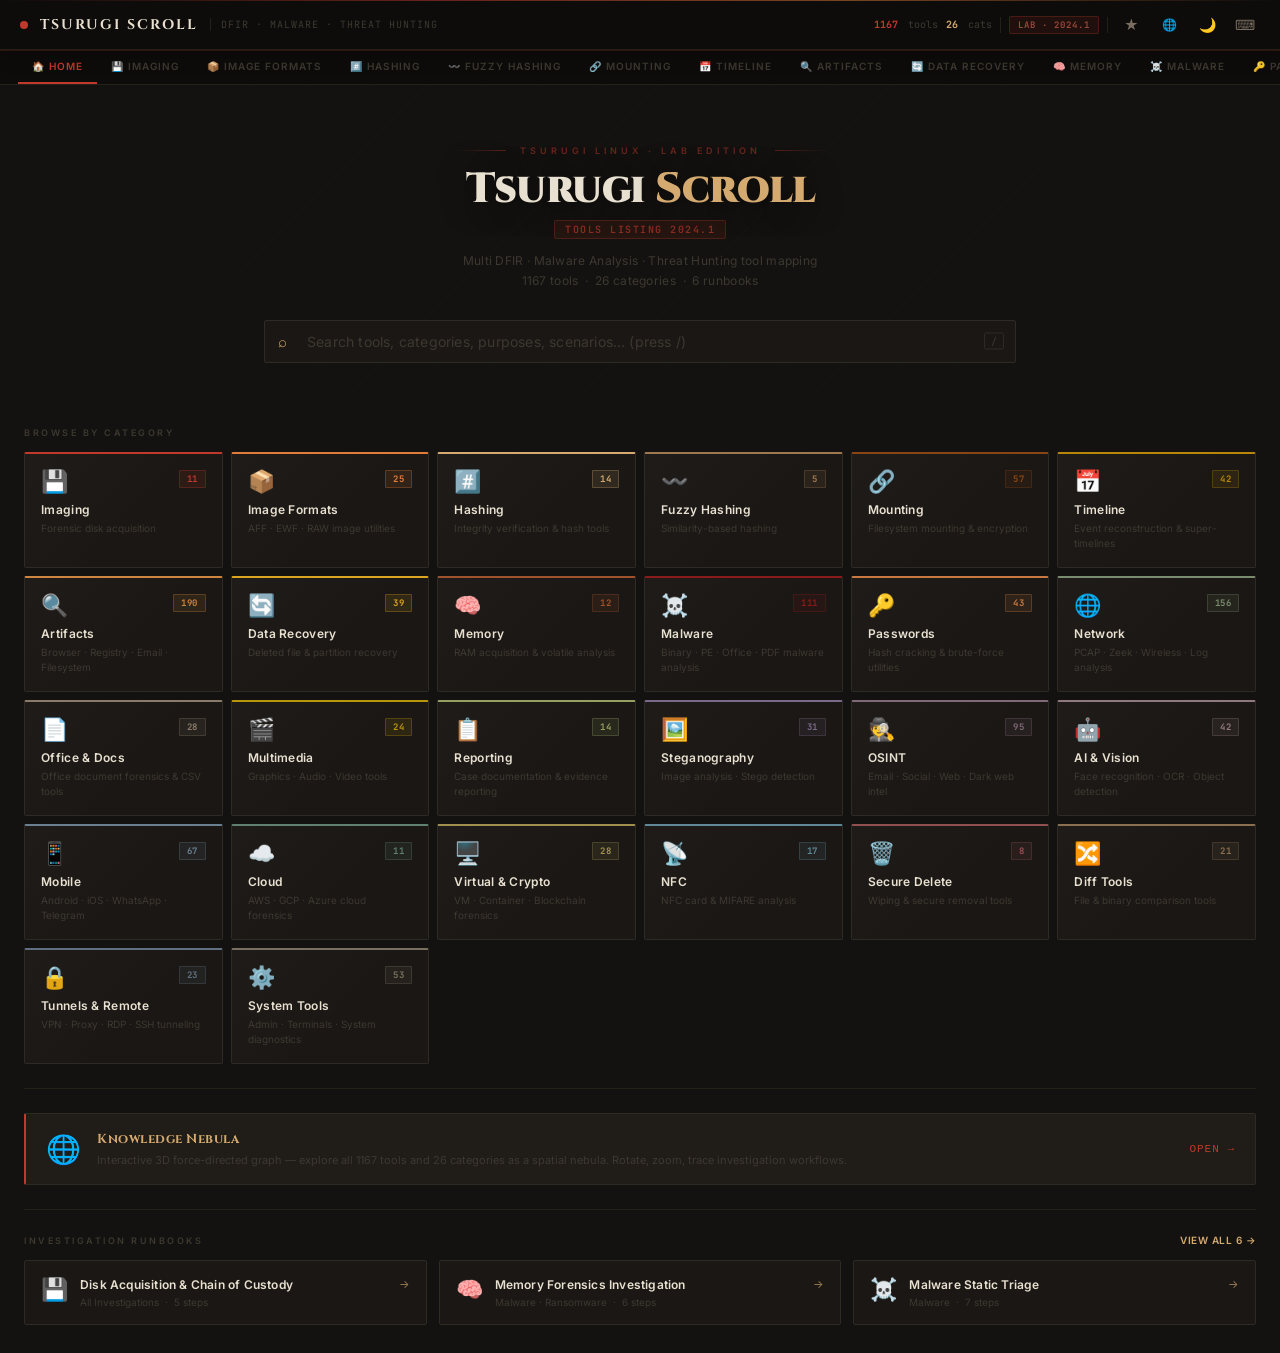
==== commit f7968269: "Add files via upload" ====
--- a/index.html
+++ b/index.html
@@ -5,63 +5,95 @@
 <meta name="viewport" content="width=device-width,initial-scale=1.0">
 <title>Tsurugi Scroll — DFIR · Malware · Threat Hunting</title>
 <link rel="preconnect" href="https://fonts.googleapis.com">
-<link href="https://fonts.googleapis.com/css2?family=JetBrains+Mono:wght@400;600;700&family=Rajdhani:wght@400;600;700;900&display=swap" rel="stylesheet">
+<link href="https://fonts.googleapis.com/css2?family=JetBrains+Mono:wght@400;600;700&family=Cinzel:wght@400;600;700;900&family=Inter:wght@300;400;500;600&display=swap" rel="stylesheet">
 <style>
-/* ── CSS Variables (theme) ─────────────────────────── */
+/* ── CSS Variables — Tsurugi Cinematic Palette ──────── */
 :root{
-  --bg0:#040c13;--bg1:#07111a;--bg2:#0b1824;--bg3:#09141f;
-  --border:#152535;--border2:#0e2030;
-  --text1:#e8f4f8;--text2:#c8dde8;--text3:#4a7a90;--text4:#1e3a4a;
-  --accent:#39ff14;--accent2:#00d4ff;
-  --scrollbar:#1a3a50;
-  --card-hover-shadow:rgba(0,0,0,.45);
-  --input-bg:#0b1824;
+  /* Backgrounds — deep charcoal blacks from screenshot */
+  --bg0:#0e0c0b;--bg1:#141210;--bg2:#1a1714;--bg3:#201d19;
+  /* Borders — subtle warm stone edges */
+  --border:#2e2a24;--border2:#252118;
+  /* Text — bone whites and warm grays */
+  --text1:#e8e0d0;--text2:#b8ad9e;--text3:#7a6e60;--text4:#3d3830;
+  /* Accent — ember red from the warrior's glowing eye */
+  --accent:#c0392b;--accent2:#e07b39;
+  /* Secondary warm tones */
+  --accent3:#d4aa70;--accent4:#8b1a1a;
+  --scrollbar:#3d3830;
+  --card-hover-shadow:rgba(0,0,0,.65);
+  --input-bg:#1a1714;
+  /* Grain overlay */
+  --grain:url("data:image/svg+xml,%3Csvg viewBox='0 0 256 256' xmlns='http://www.w3.org/2000/svg'%3E%3Cfilter id='noise'%3E%3CfeTurbulence type='fractalNoise' baseFrequency='0.9' numOctaves='4' stitchTiles='stitch'/%3E%3C/filter%3E%3Crect width='100%25' height='100%25' filter='url(%23noise)' opacity='0.04'/%3E%3C/svg%3E");
 }
 [data-theme="light"]{
-  --bg0:#f0f4f8;--bg1:#ffffff;--bg2:#f5f8fa;--bg3:#eaf0f5;
-  --border:#c8d8e4;--border2:#dde8ef;
-  --text1:#0d2030;--text2:#1a3a50;--text3:#4a7a90;--text4:#8aaabb;
-  --scrollbar:#a0c0d0;
-  --card-hover-shadow:rgba(0,0,0,.12);
-  --input-bg:#ffffff;
+  --bg0:#f5f0e8;--bg1:#faf6ef;--bg2:#f0ebe0;--bg3:#e8e0d0;
+  --border:#c8bfaa;--border2:#d8d0be;
+  --text1:#1a1410;--text2:#3d3020;--text3:#7a6040;--text4:#a89070;
+  --scrollbar:#a09080;
+  --card-hover-shadow:rgba(0,0,0,.15);
+  --input-bg:#faf6ef;
 }
 
 /* ── Reset ──────────────────────────────────────────── */
 *,*::before,*::after{box-sizing:border-box;margin:0;padding:0}
 html{scroll-behavior:smooth}
-body{background:var(--bg1);color:var(--text2);font-family:'Rajdhani',sans-serif;font-size:14px;min-height:100vh;transition:background .2s,color .2s}
-::-webkit-scrollbar{width:5px;height:5px}
+body{background:var(--bg1);color:var(--text2);font-family:'Inter',sans-serif;font-size:14px;min-height:100vh;transition:background .2s,color .2s}
+::-webkit-scrollbar{width:4px;height:4px}
 ::-webkit-scrollbar-track{background:var(--bg0)}
-::-webkit-scrollbar-thumb{background:var(--scrollbar);border-radius:3px}
+::-webkit-scrollbar-thumb{background:var(--scrollbar);border-radius:2px}
 ::-webkit-scrollbar-thumb:hover{background:var(--accent)}
-input,button,select{font-family:'Rajdhani',sans-serif}
+input,button,select{font-family:'Inter',sans-serif}
 input:focus,select:focus{outline:none}
 button{cursor:pointer;border:none;background:none}
 pre,code,.mono{font-family:'JetBrains Mono',monospace}
 pre{white-space:pre-wrap;word-break:break-all}
 
 /* ── Animations ─────────────────────────────────────── */
-@keyframes fadeUp{from{opacity:0;transform:translateY(8px)}to{opacity:1;transform:translateY(0)}}
-@keyframes glow{0%,100%{box-shadow:0 0 6px #39ff1440}50%{box-shadow:0 0 16px #39ff1470}}
-.fade-in{animation:fadeUp .2s ease both}
+@keyframes fadeUp{from{opacity:0;transform:translateY(10px)}to{opacity:1;transform:translateY(0)}}
+@keyframes emberPulse{0%,100%{box-shadow:0 0 6px rgba(192,57,43,.35)}50%{box-shadow:0 0 18px rgba(192,57,43,.6),0 0 4px rgba(224,123,57,.4)}}
+.fade-in{animation:fadeUp .25s ease both}
 
 /* ── Top bar ────────────────────────────────────────── */
 #topbar{
   position:sticky;top:0;z-index:300;
-  background:var(--bg0);border-bottom:1px solid var(--border2);
-  padding:0 16px;height:46px;
-  display:flex;align-items:center;gap:10px;
-}
-.logo-dot{width:9px;height:9px;border-radius:50%;background:var(--accent);animation:glow 2.4s infinite;flex-shrink:0}
-.logo-text{font-weight:900;font-size:15px;letter-spacing:.6px;color:var(--text1)}
-.logo-sub{color:var(--text4);font-size:11px;padding-left:8px;border-left:1px solid var(--border2)}
+  background:var(--bg0);
+  border-bottom:1px solid var(--border2);
+  /* Subtle ember gradient across top edge */
+  box-shadow:0 1px 0 rgba(192,57,43,.2),0 2px 20px rgba(0,0,0,.4);
+  padding:0 20px;height:50px;
+  display:flex;align-items:center;gap:12px;
+}
+/* Thin ember line at very top */
+#topbar::before{
+  content:'';position:absolute;top:0;left:0;right:0;height:1px;
+  background:linear-gradient(90deg,transparent,var(--accent),var(--accent2),transparent);
+  opacity:.5;
+}
+.logo-dot{
+  width:8px;height:8px;border-radius:50%;
+  background:var(--accent);
+  animation:emberPulse 2.8s infinite;
+  flex-shrink:0;
+}
+.logo-text{
+  font-family:'Cinzel',serif;font-weight:700;font-size:14px;
+  letter-spacing:2px;color:var(--text1);text-transform:uppercase;
+}
+.logo-sub{
+  color:var(--text4);font-size:10px;font-family:'JetBrains Mono',monospace;
+  padding-left:10px;border-left:1px solid var(--border2);
+  letter-spacing:1px;text-transform:uppercase;
+}
 .topbar-right{margin-left:auto;display:flex;align-items:center;gap:8px}
-.stat-pill{font-size:11px;color:var(--text4);display:flex;align-items:center;gap:4px}
-.stat-pill b{font-weight:700}
-.topbar-sep{width:1px;height:18px;background:var(--border2);flex-shrink:0}
+.stat-pill{
+  font-size:10px;color:var(--text4);display:flex;align-items:center;gap:4px;
+  font-family:'JetBrains Mono',monospace;
+}
+.stat-pill b{font-weight:700;color:var(--accent3)}
+.topbar-sep{width:1px;height:16px;background:var(--border2);flex-shrink:0}
 .tb-btn{
   display:flex;align-items:center;justify-content:center;
-  width:30px;height:30px;border-radius:5px;font-size:15px;
+  width:30px;height:30px;border-radius:3px;font-size:14px;
   color:var(--text3);border:1px solid transparent;
   transition:background .15s,color .15s,border-color .15s;
   position:relative;
@@ -71,155 +103,193 @@
 .bm-badge{
   position:absolute;top:2px;right:2px;
   min-width:14px;height:14px;border-radius:7px;
-  background:var(--accent);color:#000;font-size:9px;font-weight:700;
+  background:var(--accent);color:#fff;font-size:9px;font-weight:700;
   display:flex;align-items:center;justify-content:center;padding:0 3px;
   font-family:'JetBrains Mono',monospace;
 }
 #version-badge{
-  font-family:'JetBrains Mono',monospace;font-size:10px;font-weight:700;
-  padding:2px 8px;border-radius:3px;
-  background:rgba(57,255,20,.08);color:rgba(57,255,20,.5);border:1px solid rgba(57,255,20,.2);
+  font-family:'JetBrains Mono',monospace;font-size:9px;font-weight:600;
+  padding:2px 8px;border-radius:2px;letter-spacing:1px;
+  background:rgba(192,57,43,.1);color:rgba(208,100,80,.7);
+  border:1px solid rgba(192,57,43,.25);
 }
 
 /* ── Tab bar ────────────────────────────────────────── */
 #tabbar{
-  position:sticky;top:46px;z-index:200;
+  position:sticky;top:50px;z-index:200;
   background:var(--bg0);border-bottom:1px solid var(--border2);
-  display:flex;overflow-x:auto;padding:0 14px;
+  display:flex;overflow-x:auto;padding:0 18px;
   scrollbar-width:thin;scrollbar-color:var(--scrollbar) transparent;
   white-space:nowrap;
 }
-#tabbar::-webkit-scrollbar{height:3px}
+#tabbar::-webkit-scrollbar{height:2px}
 .tab{
-  padding:9px 13px;font-size:11px;font-weight:700;letter-spacing:.3px;
+  padding:10px 14px;font-size:10px;font-weight:600;letter-spacing:1px;
+  text-transform:uppercase;
   color:var(--text4);border:none;background:none;cursor:pointer;
-  border-bottom:2px solid transparent;white-space:nowrap;transition:color .15s;
-}
-.tab.active{color:var(--tc,#39ff14);border-bottom-color:var(--tc,#39ff14)}
+  border-bottom:2px solid transparent;white-space:nowrap;
+  transition:color .15s,border-color .15s;
+  font-family:'Inter',sans-serif;
+}
+.tab.active{color:var(--tc,#c0392b);border-bottom-color:var(--tc,#c0392b)}
 .tab:hover:not(.active){color:var(--text3)}
 
 /* ── Layout ─────────────────────────────────────────── */
-#content{min-height:calc(100vh - 92px)}
-.wrap{max-width:1300px;margin:0 auto;padding:24px 20px}
-.wrap-sm{max-width:860px;margin:0 auto;padding:24px 20px}
+#content{min-height:calc(100vh - 96px)}
+.wrap{max-width:1400px;margin:0 auto;padding:28px 24px}
+.wrap-sm{max-width:900px;margin:0 auto;padding:28px 24px}
 
 /* ── Search ─────────────────────────────────────────── */
 .searchbox{position:relative}
 .searchbox .icon{
-  position:absolute;left:13px;top:50%;transform:translateY(-50%);
-  font-size:16px;color:var(--accent);pointer-events:none;line-height:1;
+  position:absolute;left:14px;top:50%;transform:translateY(-50%);
+  font-size:15px;color:var(--accent3);pointer-events:none;line-height:1;
 }
 .searchbox input{
-  width:100%;background:var(--input-bg);border:1px solid var(--border);border-radius:6px;
-  padding:11px 14px 11px 40px;color:var(--text1);font-size:14px;letter-spacing:.2px;
-  transition:border-color .15s;
-}
-.searchbox input:focus{border-color:rgba(57,255,20,.4);box-shadow:0 0 0 2px rgba(57,255,20,.06)}
+  width:100%;background:var(--input-bg);
+  border:1px solid var(--border);border-radius:2px;
+  padding:12px 14px 12px 42px;color:var(--text1);font-size:14px;
+  font-family:'Inter',sans-serif;letter-spacing:.2px;
+  transition:border-color .2s,box-shadow .2s;
+}
+.searchbox input:focus{
+  border-color:rgba(192,57,43,.5);
+  box-shadow:0 0 0 3px rgba(192,57,43,.08),inset 0 0 0 1px rgba(192,57,43,.1);
+}
 .searchbox input::placeholder{color:var(--text4)}
 .kbd-hint{
-  position:absolute;right:10px;top:50%;transform:translateY(-50%);
+  position:absolute;right:12px;top:50%;transform:translateY(-50%);
   font-size:10px;color:var(--text4);font-family:'JetBrains Mono',monospace;
-  background:var(--bg2);border:1px solid var(--border);border-radius:3px;padding:1px 5px;
-  pointer-events:none;
+  background:var(--bg2);border:1px solid var(--border);border-radius:2px;padding:1px 6px;
+  pointer-events:none;letter-spacing:.5px;
 }
 
 /* ── Filter bar ─────────────────────────────────────── */
 .filterbar{
-  background:var(--bg3);border:1px solid var(--border);border-radius:7px;
-  padding:13px 15px;margin-bottom:18px;
-}
-.filter-row{display:flex;flex-wrap:wrap;gap:5px;align-items:center;margin-bottom:6px}
+  background:var(--bg3);border:1px solid var(--border);border-radius:2px;
+  padding:14px 16px;margin-bottom:20px;
+}
+.filter-row{display:flex;flex-wrap:wrap;gap:5px;align-items:center;margin-bottom:8px}
 .filter-row:last-child{margin-bottom:0}
-.filter-label{font-size:10px;font-weight:700;letter-spacing:1.5px;color:var(--text4);min-width:88px;flex-shrink:0}
+.filter-label{
+  font-size:9px;font-weight:600;letter-spacing:2px;color:var(--text4);
+  min-width:92px;flex-shrink:0;text-transform:uppercase;
+  font-family:'Inter',sans-serif;
+}
 .chip{
-  padding:3px 9px;border-radius:3px;font-size:11px;font-weight:700;
+  padding:3px 10px;border-radius:2px;font-size:10px;font-weight:600;
   cursor:pointer;border:1px solid var(--border);background:var(--bg2);color:var(--text4);
   transition:background .1s,color .1s,border-color .1s;white-space:nowrap;
-}
-.chip.on{background:var(--cc,rgba(57,255,20,.2));color:var(--cl,#39ff14);border-color:var(--cb,rgba(57,255,20,.5))}
+  letter-spacing:.3px;font-family:'Inter',sans-serif;
+}
+.chip.on{background:var(--cc,rgba(192,57,43,.18));color:var(--cl,#c0392b);border-color:var(--cb,rgba(192,57,43,.45))}
 .clear-btn{
-  font-size:10px;padding:3px 9px;border:1px solid rgba(247,37,133,.4);
-  color:#f72585;border-radius:3px;background:rgba(247,37,133,.08);
-  white-space:nowrap;
+  font-size:10px;padding:3px 10px;
+  border:1px solid rgba(192,57,43,.4);
+  color:var(--accent);border-radius:2px;background:rgba(192,57,43,.08);
+  white-space:nowrap;letter-spacing:.3px;
 }
 
 /* ── Grids ──────────────────────────────────────────── */
-.grid-tools{display:grid;grid-template-columns:repeat(auto-fill,minmax(265px,1fr));gap:10px}
-.grid-cats{display:grid;grid-template-columns:repeat(auto-fill,minmax(185px,1fr));gap:10px}
-.grid-rb{display:grid;grid-template-columns:repeat(auto-fill,minmax(300px,1fr));gap:12px}
+.grid-tools{display:grid;grid-template-columns:repeat(auto-fill,minmax(280px,1fr));gap:8px}
+.grid-cats{display:grid;grid-template-columns:repeat(auto-fill,minmax(190px,1fr));gap:8px}
+.grid-rb{display:grid;grid-template-columns:repeat(auto-fill,minmax(320px,1fr));gap:12px}
 
 /* ── Cat Card ───────────────────────────────────────── */
 .cat-card{
-  background:var(--bg2);border:1px solid var(--border);border-top:2px solid var(--cc);
-  border-radius:7px;padding:15px;cursor:pointer;
-  transition:transform .18s,box-shadow .18s;
-}
-.cat-card:hover{transform:translateY(-3px);box-shadow:0 8px 28px var(--card-hover-shadow)}
+  background:var(--bg2);
+  border:1px solid var(--border);
+  border-top:2px solid var(--cc);
+  border-radius:2px;padding:16px;cursor:pointer;
+  transition:transform .2s,box-shadow .2s,background .15s;
+  position:relative;overflow:hidden;
+}
+.cat-card::after{
+  content:'';position:absolute;inset:0;
+  background:linear-gradient(135deg,rgba(255,255,255,.02) 0%,transparent 60%);
+  pointer-events:none;
+}
+.cat-card:hover{
+  transform:translateY(-2px);
+  box-shadow:0 8px 32px var(--card-hover-shadow),0 0 0 1px var(--cc);
+  background:var(--bg3);
+}
 .cat-count{
-  display:inline-block;padding:2px 7px;border-radius:3px;
-  font-size:10px;font-weight:700;font-family:'JetBrains Mono',monospace;
+  display:inline-block;padding:2px 7px;border-radius:1px;
+  font-size:9px;font-weight:700;font-family:'JetBrains Mono',monospace;
+  letter-spacing:.5px;
 }
 
 /* ── Tool Card ──────────────────────────────────────── */
 .tool-card{
-  background:var(--bg2);border:1px solid var(--border);border-left:3px solid var(--cc);
-  border-radius:6px;padding:12px 13px;cursor:pointer;
-  display:flex;flex-direction:column;gap:7px;
-  transition:border-color .15s,box-shadow .15s;
+  background:var(--bg2);border:1px solid var(--border);
+  border-left:2px solid var(--cc);
+  border-radius:2px;padding:13px 14px;cursor:pointer;
+  display:flex;flex-direction:column;gap:6px;
+  transition:border-color .15s,box-shadow .15s,background .15s;
   position:relative;
 }
-.tool-card:hover{border-color:var(--cc);box-shadow:0 0 0 1px var(--cc),0 4px 18px var(--card-hover-shadow)}
+.tool-card:hover{
+  border-color:var(--cc);background:var(--bg3);
+  box-shadow:0 0 0 1px var(--cc),0 4px 20px var(--card-hover-shadow);
+}
 .tool-card:focus{outline:2px solid var(--cc);outline-offset:1px}
 .bm-star{
-  position:absolute;top:10px;right:10px;font-size:13px;
+  position:absolute;top:10px;right:10px;font-size:12px;
   color:var(--text4);background:none;border:none;
   transition:color .15s,transform .15s;line-height:1;padding:2px;
 }
-.bm-star:hover{color:#ffb703;transform:scale(1.2)}
-.bm-star.starred{color:#ffb703}
+.bm-star:hover{color:var(--accent3);transform:scale(1.2)}
+.bm-star.starred{color:var(--accent3)}
 
 /* ── Status badges ──────────────────────────────────── */
 .badge-oss{
-  display:inline-block;padding:1px 5px;border-radius:2px;
-  font-size:9px;font-weight:700;letter-spacing:.4px;
-  font-family:'JetBrains Mono',monospace;
-  background:rgba(6,214,160,.12);color:#06d6a0;border:1px solid rgba(6,214,160,.25);
+  display:inline-block;padding:1px 5px;border-radius:1px;
+  font-size:8px;font-weight:700;letter-spacing:.5px;
+  font-family:'JetBrains Mono',monospace;text-transform:uppercase;
+  background:rgba(160,130,80,.12);color:#b09050;border:1px solid rgba(160,130,80,.25);
 }
 .badge-com{
-  display:inline-block;padding:1px 5px;border-radius:2px;
-  font-size:9px;font-weight:700;letter-spacing:.4px;
-  font-family:'JetBrains Mono',monospace;
-  background:rgba(244,162,97,.12);color:#f4a261;border:1px solid rgba(244,162,97,.25);
+  display:inline-block;padding:1px 5px;border-radius:1px;
+  font-size:8px;font-weight:700;letter-spacing:.5px;
+  font-family:'JetBrains Mono',monospace;text-transform:uppercase;
+  background:rgba(192,57,43,.1);color:#a04030;border:1px solid rgba(192,57,43,.25);
 }
 
 /* ── Tags ───────────────────────────────────────────── */
 .tag{
-  display:inline-flex;align-items:center;padding:2px 7px;border-radius:3px;
-  font-size:10px;font-weight:700;letter-spacing:.3px;
-  font-family:'JetBrains Mono',monospace;white-space:nowrap;
+  display:inline-flex;align-items:center;padding:2px 7px;border-radius:1px;
+  font-size:9px;font-weight:600;letter-spacing:.5px;
+  font-family:'JetBrains Mono',monospace;white-space:nowrap;text-transform:uppercase;
 }
 
 /* ── Runbook cards ──────────────────────────────────── */
 .rb-card{
-  background:var(--bg2);border:1px solid var(--border);border-radius:7px;
-  padding:18px;cursor:pointer;transition:border-color .15s,box-shadow .15s;
-}
-.rb-card:hover{border-color:var(--accent2);box-shadow:0 0 18px rgba(0,212,255,.12)}
+  background:var(--bg2);border:1px solid var(--border);border-radius:2px;
+  padding:20px;cursor:pointer;transition:border-color .15s,box-shadow .15s,background .15s;
+}
+.rb-card:hover{
+  border-color:var(--accent2);background:var(--bg3);
+  box-shadow:0 0 24px rgba(224,123,57,.1),0 0 0 1px rgba(224,123,57,.2);
+}
 .rb-step{
-  display:flex;gap:12px;align-items:flex-start;
-  background:var(--bg3);border:1px solid var(--border);border-radius:6px;
-  padding:13px 15px;margin-bottom:9px;
+  display:flex;gap:14px;align-items:flex-start;
+  background:var(--bg3);border:1px solid var(--border);border-radius:2px;
+  padding:14px 16px;margin-bottom:8px;
+  transition:border-color .15s;
 }
 .rb-step:last-child{margin-bottom:0}
+.rb-step:hover{border-color:var(--border2)}
 .step-num{
-  width:26px;height:26px;border-radius:50%;border:2px solid var(--accent2);
+  width:26px;height:26px;border-radius:2px;
+  border:1px solid var(--accent2);
   color:var(--accent2);display:flex;align-items:center;justify-content:center;
-  font-size:11px;font-weight:700;font-family:'JetBrains Mono',monospace;flex-shrink:0;
+  font-size:10px;font-weight:700;font-family:'JetBrains Mono',monospace;flex-shrink:0;
 }
 
 /* ── Bookmarks panel ────────────────────────────────── */
 #bm-panel{
-  position:fixed;top:46px;right:0;bottom:0;width:320px;
+  position:fixed;top:50px;right:0;bottom:0;width:320px;
   background:var(--bg0);border-left:1px solid var(--border);
   z-index:250;transform:translateX(100%);transition:transform .22s ease;
   display:flex;flex-direction:column;overflow:hidden;
@@ -232,12 +302,12 @@
 #bm-panel-body{flex:1;overflow-y:auto;padding:12px}
 .bm-tool-row{
   display:flex;align-items:center;gap:8px;padding:9px 10px;
-  background:var(--bg2);border:1px solid var(--border);border-radius:5px;
-  margin-bottom:7px;cursor:pointer;transition:border-color .12s;
+  background:var(--bg2);border:1px solid var(--border);border-radius:2px;
+  margin-bottom:6px;cursor:pointer;transition:border-color .12s;
 }
 .bm-tool-row:hover{border-color:var(--accent)}
-.bm-remove{color:var(--text4);font-size:12px;margin-left:auto;flex-shrink:0;padding:2px 5px}
-.bm-remove:hover{color:#f72585}
+.bm-remove{color:var(--text4);font-size:11px;margin-left:auto;flex-shrink:0;padding:2px 5px}
+.bm-remove:hover{color:var(--accent)}
 
 /* ── Kbd nav highlight ──────────────────────────────── */
 .kbd-focused{outline:2px solid var(--accent) !important;outline-offset:1px}
@@ -245,41 +315,84 @@
 /* ── Modal ──────────────────────────────────────────── */
 #overlay{
   display:none;position:fixed;inset:0;
-  background:rgba(2,8,14,.92);z-index:1000;
-  align-items:center;justify-content:center;padding:16px;
+  background:rgba(8,6,5,.93);backdrop-filter:blur(4px);
+  z-index:1000;align-items:center;justify-content:center;padding:16px;
 }
 #overlay.open{display:flex}
 #modal{
-  background:var(--bg2);border:1px solid var(--border);border-radius:9px;
-  width:100%;max-width:800px;max-height:92vh;overflow-y:auto;
-  padding:28px;position:relative;animation:fadeUp .18s ease;
-}
-#modal::-webkit-scrollbar{width:4px}
-.modal-close{position:absolute;top:13px;right:14px;font-size:20px;color:var(--text4);transition:color .15s}
+  background:var(--bg2);
+  border:1px solid var(--border);
+  border-top:2px solid var(--accent);
+  border-radius:2px;
+  width:100%;max-width:820px;max-height:92vh;overflow-y:auto;
+  padding:30px;position:relative;animation:fadeUp .2s ease;
+  box-shadow:0 24px 80px rgba(0,0,0,.7),0 0 40px rgba(192,57,43,.08);
+}
+#modal::-webkit-scrollbar{width:3px}
+.modal-close{
+  position:absolute;top:14px;right:16px;font-size:18px;
+  color:var(--text4);transition:color .15s;
+}
 .modal-close:hover{color:var(--text1)}
-.modal-sec{background:var(--bg3);border:1px solid var(--border);border-radius:6px;padding:13px 15px;margin-top:11px}
-.modal-sec-title{font-size:10px;font-weight:700;letter-spacing:1.5px;margin-bottom:8px}
+.modal-sec{
+  background:var(--bg3);border:1px solid var(--border);border-radius:2px;
+  padding:14px 16px;margin-top:12px;
+}
+.modal-sec-title{
+  font-size:9px;font-weight:600;letter-spacing:2px;margin-bottom:8px;
+  text-transform:uppercase;font-family:'Inter',sans-serif;
+}
 
 /* ── Hero ───────────────────────────────────────────── */
-#hero{text-align:center;padding:48px 20px 28px;max-width:700px;margin:0 auto}
-.hero-rule{display:flex;align-items:center;justify-content:center;gap:12px;margin-bottom:9px}
-.hero-rule span{font-size:10px;font-weight:700;letter-spacing:3px;color:rgba(57,255,20,.45)}
-.hero-rule div{height:1px;width:38px}
-.hero-title{font-size:34px;font-weight:900;letter-spacing:-1.5px;line-height:1.1;color:var(--text1);margin-bottom:6px}
-.hero-title em{font-style:normal;color:var(--accent)}
-.hero-sub{color:var(--text4);font-size:13px;line-height:1.6;margin-bottom:22px}
+#hero{
+  text-align:center;padding:60px 24px 36px;
+  max-width:800px;margin:0 auto;
+  position:relative;
+}
+/* Decorative diagonal lines behind hero */
+#hero::before{
+  content:'';position:absolute;inset:0;
+  background:
+    repeating-linear-gradient(
+      -45deg,
+      transparent,transparent 40px,
+      rgba(192,57,43,.015) 40px,rgba(192,57,43,.015) 41px
+    );
+  pointer-events:none;
+}
+.hero-rule{display:flex;align-items:center;justify-content:center;gap:14px;margin-bottom:12px}
+.hero-rule span{
+  font-size:9px;font-weight:600;letter-spacing:4px;
+  color:rgba(192,57,43,.5);text-transform:uppercase;
+  font-family:'Inter',sans-serif;
+}
+.hero-rule div{height:1px;width:50px;background:linear-gradient(90deg,transparent,rgba(192,57,43,.4))}
+.hero-rule div:last-child{background:linear-gradient(270deg,transparent,rgba(192,57,43,.4))}
+.hero-title{
+  font-family:'Cinzel',serif;font-size:42px;font-weight:900;
+  letter-spacing:-.5px;line-height:1.05;color:var(--text1);margin-bottom:8px;
+  text-shadow:0 2px 30px rgba(0,0,0,.5);
+}
+.hero-title em{font-style:normal;color:var(--accent3)}
+.hero-sub{
+  color:var(--text4);font-size:12px;line-height:1.7;margin-bottom:28px;
+  font-family:'Inter',sans-serif;letter-spacing:.3px;
+}
 
 /* ── Sec label ──────────────────────────────────────── */
-.sec-lbl{font-size:10px;font-weight:700;letter-spacing:2px;color:var(--text4);margin-bottom:13px}
-.divider{height:1px;background:var(--border2);margin:20px 0}
+.sec-lbl{
+  font-size:9px;font-weight:600;letter-spacing:2.5px;color:var(--text4);
+  margin-bottom:14px;text-transform:uppercase;font-family:'Inter',sans-serif;
+}
+.divider{height:1px;background:var(--border2);margin:24px 0}
 
 /* ── Empty ──────────────────────────────────────────── */
-.empty{text-align:center;padding:52px 20px;color:var(--text4)}
-.empty .ico{font-size:34px;margin-bottom:10px}
+.empty{text-align:center;padding:60px 20px;color:var(--text4)}
+.empty .ico{font-size:30px;margin-bottom:12px;opacity:.5}
 
 /* ── Kbd shortcut legend ────────────────────────────── */
 .kbd{
-  display:inline-block;padding:1px 5px;border-radius:3px;
+  display:inline-block;padding:1px 6px;border-radius:2px;
   font-family:'JetBrains Mono',monospace;font-size:10px;font-weight:700;
   background:var(--bg3);border:1px solid var(--border);color:var(--text3);
 }
@@ -287,8 +400,9 @@
 /* ── Runbook back bar ───────────────────────────────── */
 .rb-breadcrumb{
   background:var(--bg0);border-bottom:1px solid var(--border);
-  padding:10px 20px;display:flex;align-items:center;gap:10px;
-  font-size:12px;color:var(--text4);
+  padding:11px 22px;display:flex;align-items:center;gap:10px;
+  font-size:11px;color:var(--text4);font-family:'Inter',sans-serif;
+  letter-spacing:.3px;
 }
 </style>
 </head>
@@ -298,10 +412,10 @@
 <div id="topbar">
   <div class="logo-dot"></div>
   <span class="logo-text">Tsurugi Scroll</span>
-  <span class="logo-sub">DFIR · Malware Analysis · Threat Hunting</span>
+  <span class="logo-sub">DFIR · Malware · Threat Hunting</span>
   <div class="topbar-right">
     <span class="stat-pill"><b id="stat-tools" style="color:var(--accent)">—</b>&nbsp;tools</span>
-    <span class="stat-pill"><b id="stat-cats" style="color:var(--accent2)">—</b>&nbsp;cats</span>
+    <span class="stat-pill"><b id="stat-cats" style="color:var(--accent3)">—</b>&nbsp;cats</span>
     <div class="topbar-sep"></div>
     <span id="version-badge">LAB · 2024.1</span>
     <div class="topbar-sep"></div>
@@ -309,6 +423,8 @@
     <button class="tb-btn" id="bm-toggle" title="Bookmarks (B)">
       ★<span class="bm-badge" id="bm-count" style="display:none">0</span>
     </button>
+    <!-- Nebula -->
+    <button class="tb-btn" id="nebula-btn" title="3D Knowledge Nebula" onclick="window.open('nebula.html','_blank')" style="font-size:12px">🌐</button>
     <!-- Dark/light mode -->
     <button class="tb-btn" id="theme-toggle" title="Toggle light/dark mode (T)">🌙</button>
     <!-- Keyboard shortcuts help -->
@@ -325,9 +441,9 @@
 <!-- BOOKMARKS PANEL -->
 <div id="bm-panel">
   <div id="bm-panel-head">
-    <span style="font-weight:700;font-size:14px;color:var(--text1)">★ Bookmarks</span>
+    <span style="font-family:'Cinzel',serif;font-weight:700;font-size:12px;color:var(--accent3);letter-spacing:1px;text-transform:uppercase">Bookmarks</span>
     <div style="display:flex;gap:6px">
-      <button id="bm-clear-all" class="clear-btn" style="font-size:10px;padding:3px 8px">Clear all</button>
+      <button id="bm-clear-all" style="font-size:9px;padding:3px 8px;color:var(--text4);border:1px solid var(--border);border-radius:2px;background:none;letter-spacing:.5px;text-transform:uppercase;font-family:'Inter',sans-serif">Clear all</button>
       <button id="bm-close" style="color:var(--text4);font-size:18px;line-height:1">✕</button>
     </div>
   </div>
@@ -340,27 +456,27 @@
 </div>
 
 <!-- KBD HELP MODAL -->
-<div id="kbd-overlay" style="display:none;position:fixed;inset:0;background:rgba(2,8,14,.92);z-index:2000;align-items:center;justify-content:center;padding:16px">
-  <div style="background:var(--bg2);border:1px solid var(--border);border-radius:9px;width:100%;max-width:480px;padding:26px;animation:fadeUp .18s ease">
-    <div style="display:flex;justify-content:space-between;align-items:center;margin-bottom:18px">
-      <h3 style="font-size:16px;font-weight:900;color:var(--text1)">⌨ Keyboard Shortcuts</h3>
-      <button id="kbd-close" style="color:var(--text4);font-size:18px">✕</button>
+<div id="kbd-overlay" style="display:none;position:fixed;inset:0;background:rgba(8,6,5,.93);backdrop-filter:blur(4px);z-index:2000;align-items:center;justify-content:center;padding:16px">
+  <div style="background:var(--bg2);border:1px solid var(--border);border-top:2px solid var(--accent);border-radius:2px;width:100%;max-width:480px;padding:28px;animation:fadeUp .18s ease;box-shadow:0 24px 80px rgba(0,0,0,.7)">
+    <div style="display:flex;justify-content:space-between;align-items:center;margin-bottom:20px">
+      <h3 style="font-size:13px;font-weight:700;color:var(--text1);font-family:'Cinzel',serif;letter-spacing:2px;text-transform:uppercase">Keyboard Shortcuts</h3>
+      <button id="kbd-close" style="color:var(--text4);font-size:18px;line-height:1">✕</button>
     </div>
-    <div style="display:grid;grid-template-columns:1fr 1fr;gap:8px;font-size:12px">
-      <div class="kbd-row"><span class="kbd">/</span> Focus search</div>
-      <div class="kbd-row"><span class="kbd">Esc</span> Close / clear</div>
-      <div class="kbd-row"><span class="kbd">↑</span><span class="kbd">↓</span> Navigate cards</div>
-      <div class="kbd-row"><span class="kbd">Enter</span> Open tool</div>
-      <div class="kbd-row"><span class="kbd">S</span> Star / bookmark</div>
-      <div class="kbd-row"><span class="kbd">B</span> Bookmarks panel</div>
-      <div class="kbd-row"><span class="kbd">T</span> Toggle theme</div>
-      <div class="kbd-row"><span class="kbd">?</span> This help</div>
+    <div style="display:grid;grid-template-columns:1fr 1fr;gap:10px;font-size:12px;color:var(--text3)">
+      <div class="kbd-row"><span class="kbd">/</span> &nbsp;Focus search</div>
+      <div class="kbd-row"><span class="kbd">Esc</span> &nbsp;Close / clear</div>
+      <div class="kbd-row"><span class="kbd">↑</span><span class="kbd">↓</span> &nbsp;Navigate cards</div>
+      <div class="kbd-row"><span class="kbd">Enter</span> &nbsp;Open tool</div>
+      <div class="kbd-row"><span class="kbd">S</span> &nbsp;Star / bookmark</div>
+      <div class="kbd-row"><span class="kbd">B</span> &nbsp;Bookmarks panel</div>
+      <div class="kbd-row"><span class="kbd">T</span> &nbsp;Toggle theme</div>
+      <div class="kbd-row"><span class="kbd">?</span> &nbsp;This help</div>
     </div>
   </div>
 </div>
 
 <script>
-const CAT={'Imaging':{i:'💾',c:'#39ff14',d:'Forensic disk acquisition'},'Image Formats':{i:'📦',c:'#00d4ff',d:'AFF · EWF · RAW image utilities'},'Hashing':{i:'#️⃣',c:'#ffb703',d:'Integrity verification & hash tools'},'Fuzzy Hashing':{i:'〰️',c:'#c77dff',d:'Similarity-based hashing'},'Mounting':{i:'🔗',c:'#f72585',d:'Filesystem mounting & encryption'},'Timeline':{i:'📅',c:'#4cc9f0',d:'Event reconstruction & super-timelines'},'Artifacts':{i:'🔍',c:'#06d6a0',d:'Browser · Registry · Email · Filesystem'},'Data Recovery':{i:'🔄',c:'#ffd166',d:'Deleted file & partition recovery'},'Memory':{i:'🧠',c:'#ef476f',d:'RAM acquisition & volatile analysis'},'Malware':{i:'☠️',c:'#ff4d6d',d:'Binary · PE · Office · PDF malware analysis'},'Passwords':{i:'🔑',c:'#f4a261',d:'Hash cracking & brute-force utilities'},'Network':{i:'🌐',c:'#48cae4',d:'PCAP · Zeek · Wireless · Log analysis'},'Office & Docs':{i:'📄',c:'#90e0ef',d:'Office document forensics & CSV tools'},'Multimedia':{i:'🎬',c:'#ff9f1c',d:'Graphics · Audio · Video tools'},'Reporting':{i:'📋',c:'#b5e48c',d:'Case documentation & evidence reporting'},'Steganography':{i:'🖼️',c:'#a2d2ff',d:'Image analysis · Stego detection'},'OSINT':{i:'🕵️',c:'#cdb4db',d:'Email · Social · Web · Dark web intel'},'AI & Vision':{i:'🤖',c:'#ffc8dd',d:'Face recognition · OCR · Object detection'},'Mobile':{i:'📱',c:'#bde0fe',d:'Android · iOS · WhatsApp · Telegram'},'Cloud':{i:'☁️',c:'#caffbf',d:'AWS · GCP · Azure cloud forensics'},'Virtual & Crypto':{i:'🖥️',c:'#fdffb6',d:'VM · Container · Blockchain forensics'},'NFC':{i:'📡',c:'#9bf6ff',d:'NFC card & MIFARE analysis'},'Secure Delete':{i:'🗑️',c:'#ffadad',d:'Wiping & secure removal tools'},'Diff Tools':{i:'🔀',c:'#e2b96e',d:'File & binary comparison tools'},'Tunnels & Remote':{i:'🔒',c:'#a0c4ff',d:'VPN · Proxy · RDP · SSH tunneling'},'System Tools':{i:'⚙️',c:'#adb5bd',d:'Admin · Terminals · System diagnostics'}};
+const CAT={'Imaging':{i:'💾',c:'#c0392b',d:'Forensic disk acquisition'},'Image Formats':{i:'📦',c:'#e07b39',d:'AFF · EWF · RAW image utilities'},'Hashing':{i:'#️⃣',c:'#d4aa70',d:'Integrity verification & hash tools'},'Fuzzy Hashing':{i:'〰️',c:'#a07850',d:'Similarity-based hashing'},'Mounting':{i:'🔗',c:'#8b4513',d:'Filesystem mounting & encryption'},'Timeline':{i:'📅',c:'#b8860b',d:'Event reconstruction & super-timelines'},'Artifacts':{i:'🔍',c:'#cd853f',d:'Browser · Registry · Email · Filesystem'},'Data Recovery':{i:'🔄',c:'#daa520',d:'Deleted file & partition recovery'},'Memory':{i:'🧠',c:'#a0522d',d:'RAM acquisition & volatile analysis'},'Malware':{i:'☠️',c:'#8b1a1a',d:'Binary · PE · Office · PDF malware analysis'},'Passwords':{i:'🔑',c:'#c87941',d:'Hash cracking & brute-force utilities'},'Network':{i:'🌐',c:'#7a8c6e',d:'PCAP · Zeek · Wireless · Log analysis'},'Office & Docs':{i:'📄',c:'#8a7a6a',d:'Office document forensics & CSV tools'},'Multimedia':{i:'🎬',c:'#b8960c',d:'Graphics · Audio · Video tools'},'Reporting':{i:'📋',c:'#96a060',d:'Case documentation & evidence reporting'},'Steganography':{i:'🖼️',c:'#7a6a8a',d:'Image analysis · Stego detection'},'OSINT':{i:'🕵️',c:'#806878',d:'Email · Social · Web · Dark web intel'},'AI & Vision':{i:'🤖',c:'#907880',d:'Face recognition · OCR · Object detection'},'Mobile':{i:'📱',c:'#6a8090',d:'Android · iOS · WhatsApp · Telegram'},'Cloud':{i:'☁️',c:'#608070',d:'AWS · GCP · Azure cloud forensics'},'Virtual & Crypto':{i:'🖥️',c:'#a09050',d:'VM · Container · Blockchain forensics'},'NFC':{i:'📡',c:'#608898',d:'NFC card & MIFARE analysis'},'Secure Delete':{i:'🗑️',c:'#905050',d:'Wiping & secure removal tools'},'Diff Tools':{i:'🔀',c:'#8a7050',d:'File & binary comparison tools'},'Tunnels & Remote':{i:'🔒',c:'#607080',d:'VPN · Proxy · RDP · SSH tunneling'},'System Tools':{i:'⚙️',c:'#787060',d:'Admin · Terminals · System diagnostics'}};
 const SUBCATS={'Image Formats':['AFF','EWF','RAW'],'Mounting':['Filesystem','BitLocker','Cloud Storage','Shadow Copy','Virtual Disk'],'Timeline':['Plaso','Timesketch / TSK'],'Artifacts':['Apple / Mac','Browser','Email','APFS','BTRFS','FAT','HFS','NTFS','XFS','ZFS','Files','Google Takeout','Jump Lists','Metadata','Office Docs','P2P','Prefetch','Registry','Recycle Bin','Windows Logs'],'Malware':['PE / ReadPE','Binary / Radare2','Debugger','Decoder','Flash','JavaScript','Network','Office Malware','PDF','Sandbox','AV / Scanner','XOR / Encoding','Other'],'Passwords':['Offline','Online','Wordlists','Misc'],'Office & Docs':['CSV','Apps'],'Multimedia':['Graphics','Sound & Video','Accessories'],'Network':['Log Visualization','Zeek / Bro','PCAP','Wireless'],'AI & Vision':['Face Detection / Landmarks','Face Recognition Web Gui','Face Recognition — Knn','Face Encoding / Dataset Prep','Face Dirlist / Video Processing','Object Detection','OCR','Tesseract Training'],'Mobile':['WhatsApp','Telegram','Android','BlackBerry','iOS','Sysdiagnose (iOS)','SQLite / Backup'],'OSINT':['General','Email','Network','Phone','Social Media','Tor / Dark Web','Web'],'Virtual & Crypto':['VM / Container','Cryptocurrency'],'System Tools':['Misc','Diagnostics','Connectivity','Accessibility']};
 const EV_TYPES=["Disk Image", "Memory Dump", "PCAP", "Registry Hive", "Browser Artifacts", "Mobile Backup", "Log Files", "Email", "Office Documents"];
 const RUNBOOKS=[{"id": "rb1", "icon": "\ud83d\udcbe", "title": "Disk Acquisition & Chain of Custody", "desc": "Forensically sound disk imaging with hash verification and documented chain of custody.", "inv": "All Investigations", "tags": ["Disk Image"], "steps": [{"tool": "guymager", "action": "Block-level image the suspect drive", "note": "Use a hardware write-blocker. Select E01 format for metadata support."}, {"tool": "ewfinfo", "action": "Verify acquisition metadata", "note": "Confirm case number, examiner, and acquisition hash are correct."}, {"tool": "ewfverify", "action": "Re-verify image integrity post-transfer", "note": "Run after every copy to new media."}, {"tool": "mmls", "action": "Document partition layout and offsets", "note": "Record sector offsets for targeted mounting later."}, {"tool": "sha256sum", "action": "Produce final hash record", "note": "Store alongside case notes and acquisition log."}]}, {"id": "rb2", "icon": "\ud83e\udde0", "title": "Memory Forensics Investigation", "desc": "Full volatile memory acquisition and analysis for an active or recently compromised host.", "inv": "Malware \u00b7 Ransomware", "tags": ["Memory Dump"], "steps": [{"tool": "avml", "action": "Acquire live memory from Linux host", "note": "Run as root. Write to external forensic media only."}, {"tool": "strings", "action": "Quick IOC string scan", "note": "Grep for IPs, domains, PowerShell strings, base64 blobs."}, {"tool": "Volatility3", "action": "Run pslist, pstree, cmdline, netscan", "note": "Look for suspicious parent-child chains and unexpected network listeners."}, {"tool": "Volatility3", "action": "Run malfind to detect injected code", "note": "Extract flagged regions for YARA scanning."}, {"tool": "bulk_extractor", "action": "Extract structured artifacts from dump", "note": "Review email, URL, domain outputs for C2 infrastructure."}, {"tool": "yara", "action": "Scan dump with YARA rules", "note": "Use ruleset matched to the suspected malware family."}]}, {"id": "rb3", "icon": "\u2620\ufe0f", "title": "Malware Static Triage", "desc": "Structured static analysis from first indicators through binary disassembly.", "inv": "Malware", "tags": ["Disk Image", "Memory Dump"], "steps": [{"tool": "sha256sum", "action": "Hash sample for threat intel lookup", "note": "Search VirusTotal and MalwareBazaar before investing analysis time."}, {"tool": "exiftool", "action": "Extract file metadata and compile info", "note": "Check compile time, language ID, author fields, linker version."}, {"tool": "binwalk", "action": "Identify packing, embedded files, entropy", "note": "High entropy sections indicate packing \u2014 unpack before string analysis."}, {"tool": "strings", "action": "Extract human-readable strings", "note": "Look for C2 addresses, mutex names, registry keys, credentials."}, {"tool": "pehash", "action": "Generate imphash for attribution", "note": "Cross-reference imphash with known threat actor toolsets."}, {"tool": "yara", "action": "Apply YARA ruleset for family ID", "note": "Match against known rules; document confidence."}, {"tool": "radare2", "action": "Disassemble key functions", "note": "Focus on network comms, crypto routines, persistence mechanisms."}]}, {"id": "rb4", "icon": "\ud83d\udd10", "title": "Ransomware Incident Response", "desc": "End-to-end ransomware investigation from acquisition to super-timeline and IOC package.", "inv": "Ransomware", "tags": ["Disk Image", "Memory Dump", "Log Files", "Registry Hive"], "steps": [{"tool": "dc3dd", "action": "Image all affected hosts", "note": "Prioritise hosts with running processes \u2014 capture memory first."}, {"tool": "avml", "action": "Capture volatile memory before shutdown", "note": "Critical: do this before any power-down of running machines."}, {"tool": "Volatility3", "action": "Analyse memory for ransomware process", "note": "Run malfind, pstree, cmdline, netscan to reconstruct execution chain."}, {"tool": "chainsaw", "action": "Hunt event logs for initial access", "note": "Look for T1078, T1566, T1059 hits within 24h of first encryption."}, {"tool": "RegRipper", "action": "Parse registry for persistence and execution", "note": "Check Run keys, services, UserAssist, MUICache."}, {"tool": "log2timeline", "action": "Build super-timeline", "note": "Correlate encryption start time with login and execution events."}, {"tool": "yara", "action": "Identify ransomware family", "note": "Use RansomWatch or known-family YARA rules for attribution."}]}, {"id": "rb5", "icon": "\ud83d\udd75\ufe0f", "title": "Insider Threat / Data Exfiltration", "desc": "Reconstruct unauthorised data access, copying, and exfiltration channels.", "inv": "Insider Threat", "tags": ["Disk Image", "Log Files", "Browser Artifacts", "Email"], "steps": [{"tool": "usbrip", "action": "Extract USB device connection history", "note": "Cross-reference USB timestamps with file access events."}, {"tool": "fls", "action": "List all accessed and deleted files", "note": "Focus on file MAC times near the suspect last active date."}, {"tool": "hindsight", "action": "Parse browser history and downloads", "note": "Look for cloud storage, file sharing, personal webmail."}, {"tool": "readpst", "action": "Export and review email archives", "note": "Check sent items and deleted items for large attachments."}, {"tool": "log2timeline", "action": "Build correlation timeline", "note": "Merge USB, browser, file and email events into one sorted view."}, {"tool": "bulk_extractor", "action": "Scan for exfiltrated data traces", "note": "Look for SSNs, credit card numbers, corporate email domains."}]}, {"id": "rb6", "icon": "\ud83c\udfa3", "title": "Phishing / Email Investigation", "desc": "Full analysis pipeline from raw email headers through payload static analysis.", "inv": "Fraud \u00b7 Network Intrusion", "tags": ["Email", "Office Documents"], "steps": [{"tool": "readpst", "action": "Extract emails from PST/OST archives", "note": "Isolate suspected phishing threads including all attachments."}, {"tool": "exiftool", "action": "Extract attachment metadata", "note": "Check author, creation date, GPS data, modification history."}, {"tool": "olevba", "action": "Analyse Office attachment macros", "note": "Extract and de-obfuscate VBA payload from Word/Excel lures."}, {"tool": "peepdf", "action": "Analyse PDF attachments for JavaScript", "note": "Check for /JavaScript, /Launch, /OpenAction elements."}, {"tool": "yara", "action": "Scan payload against malware rules", "note": "Identify dropper family or phishing kit attribution."}, {"tool": "wkhtmltopdf", "action": "Archive phishing web page as PDF", "note": "Preserve full layout as a court-ready exhibit."}]}];
@@ -1538,7 +1654,7 @@
 
 function esc(s){ return String(s||'').replace(/&/g,'&amp;').replace(/</g,'&lt;').replace(/>/g,'&gt;').replace(/"/g,'&quot;') }
 function hex2rgba(hex,a){const r=parseInt(hex.slice(1,3),16),g=parseInt(hex.slice(3,5),16),b=parseInt(hex.slice(5,7),16);return `rgba(${r},${g},${b},${a})`}
-function catColor(cat){return CAT[cat]?.c||'#39ff14'}
+function catColor(cat){return CAT[cat]?.c||'#c0392b'}
 function makeTag(label,color,size=10){
   return `<span class="tag" style="background:${hex2rgba(color,.13)};color:${color};border:1px solid ${hex2rgba(color,.32)};font-size:${size}px">${esc(label)}</span>`;
 }
@@ -1676,42 +1792,54 @@
   const catGrid=ALL_CATS.map(cat=>{
     const m=CAT[cat],cc=m.c,count=TOOLS.filter(t=>t.c===cat).length;
     return `<div class="cat-card" data-goto="${esc(cat)}" style="--cc:${cc}">
-      <div style="display:flex;justify-content:space-between;align-items:flex-start;margin-bottom:9px">
-        <span style="font-size:21px;line-height:1">${m.i}</span>
+      <div style="display:flex;justify-content:space-between;align-items:flex-start;margin-bottom:10px">
+        <span style="font-size:22px;line-height:1">${m.i}</span>
         <span class="cat-count" style="background:${hex2rgba(cc,.12)};color:${cc};border:1px solid ${hex2rgba(cc,.28)}">${count}</span>
       </div>
-      <div style="font-weight:700;font-size:13px;color:var(--text1);margin-bottom:3px">${esc(cat)}</div>
-      <div style="font-size:11px;color:var(--text4);line-height:1.4">${esc(m.d)}</div>
+      <div style="font-weight:600;font-size:12px;color:var(--text1);margin-bottom:4px;letter-spacing:.3px">${esc(cat)}</div>
+      <div style="font-size:10px;color:var(--text4);line-height:1.5;font-family:'Inter',sans-serif">${esc(m.d)}</div>
     </div>`;
   }).join('');
 
   const rbPreview=RUNBOOKS.slice(0,3).map(rb=>`
-    <div class="rb-card" data-rb="${esc(rb.id)}" style="padding:14px">
-      <div style="display:flex;gap:9px;align-items:center">
-        <span style="font-size:20px">${rb.icon}</span>
+    <div class="rb-card" data-rb="${esc(rb.id)}" style="padding:16px">
+      <div style="display:flex;gap:12px;align-items:flex-start">
+        <span style="font-size:22px;flex-shrink:0;line-height:1;margin-top:1px">${rb.icon}</span>
         <div>
-          <div style="font-weight:700;font-size:13px;color:var(--text1)">${esc(rb.title)}</div>
-          <div style="font-size:11px;color:var(--text4);margin-top:2px">${esc(rb.inv)} · ${rb.steps.length} steps</div>
+          <div style="font-weight:600;font-size:12px;color:var(--text1);margin-bottom:4px;letter-spacing:.2px">${esc(rb.title)}</div>
+          <div style="font-size:10px;color:var(--text4);font-family:'Inter',sans-serif">${esc(rb.inv)} &nbsp;·&nbsp; ${rb.steps.length} steps</div>
         </div>
+        <span style="margin-left:auto;color:var(--accent3);font-size:11px;flex-shrink:0;opacity:.7">→</span>
       </div>
     </div>`).join('');
 
   const body = q
     ? `<div class="wrap">
-        <div style="display:flex;align-items:center;gap:10px;margin-bottom:14px">
-          <span style="font-size:12px;color:var(--text3)"><b style="color:var(--accent)">${results.length}</b> results for "<em style="color:var(--text1)">${esc(gSearch)}</em>"</span>
+        <div style="display:flex;align-items:center;gap:10px;margin-bottom:16px">
+          <span style="font-size:11px;color:var(--text3);font-family:'Inter',sans-serif"><b style="color:var(--accent3)">${results.length}</b> results for "<em style="color:var(--text1)">${esc(gSearch)}</em>"</span>
           <button id="clear-gsearch" class="clear-btn">✕ clear</button>
         </div>
         ${results.length?`<div class="grid-tools">${results.map(toolCard).join('')}</div>`
           :`<div class="empty"><div class="ico">🔍</div><div>No tools matched — try a different keyword.</div></div>`}
       </div>`
     : `<div class="wrap">
-        <div class="sec-lbl">BROWSE BY CATEGORY</div>
+        <div class="sec-lbl">Browse by Category</div>
         <div class="grid-cats">${catGrid}</div>
         <div class="divider"></div>
-        <div style="display:flex;justify-content:space-between;align-items:center;margin-bottom:13px">
-          <div class="sec-lbl" style="margin-bottom:0">INVESTIGATION RUNBOOKS</div>
-          <button onclick="goTab('__runbooks__')" style="font-size:11px;color:var(--accent2);font-weight:700">View all ${RUNBOOKS.length} →</button>
+        <div style="margin-bottom:20px">
+          <div style="background:var(--bg3);border:1px solid var(--border);border-left:2px solid var(--accent);border-radius:2px;padding:16px 20px;display:flex;gap:16px;align-items:center;cursor:pointer" onclick="window.open('nebula.html','_blank')">
+            <div style="font-size:28px;flex-shrink:0;line-height:1">🌐</div>
+            <div style="flex:1">
+              <div style="font-family:'Cinzel',serif;font-size:13px;font-weight:700;color:var(--accent3);letter-spacing:.5px;margin-bottom:4px">Knowledge Nebula</div>
+              <div style="font-size:11px;color:var(--text4);font-family:'Inter',sans-serif;line-height:1.5">Interactive 3D force-directed graph — explore all ${TOOLS.length} tools and ${ALL_CATS.length} categories as a spatial nebula. Rotate, zoom, trace investigation workflows.</div>
+            </div>
+            <div style="font-size:11px;color:var(--accent);font-family:'Courier New',monospace;flex-shrink:0;letter-spacing:1px">OPEN →</div>
+          </div>
+        </div>
+        <div class="divider"></div>
+        <div style="display:flex;justify-content:space-between;align-items:center;margin-bottom:14px">
+          <div class="sec-lbl" style="margin-bottom:0">Investigation Runbooks</div>
+          <button onclick="goTab('__runbooks__')" style="font-size:10px;color:var(--accent3);font-weight:600;letter-spacing:.5px;text-transform:uppercase;font-family:'Inter',sans-serif">View all ${RUNBOOKS.length} →</button>
         </div>
         <div class="grid-rb">${rbPreview}</div>
       </div>`;
@@ -1719,22 +1847,22 @@
   return `
     <div id="hero">
       <div class="hero-rule">
-        <div style="background:linear-gradient(90deg,transparent,var(--accent))"></div>
-        <span>TSURUGI LINUX [LAB]</span>
-        <div style="background:linear-gradient(90deg,var(--accent),transparent)"></div>
+        <div></div>
+        <span>Tsurugi Linux · LAB Edition</span>
+        <div></div>
       </div>
       <h1 class="hero-title">Tsurugi <em>Scroll</em></h1>
-      <div style="display:flex;align-items:center;justify-content:center;gap:8px;margin-bottom:10px">
-        <span style="font-family:'JetBrains Mono',monospace;font-size:11px;font-weight:700;padding:2px 10px;border-radius:3px;
-          background:rgba(57,255,20,.08);color:rgba(57,255,20,.55);border:1px solid rgba(57,255,20,.2)">Tools Listing 2024.1</span>
+      <div style="display:flex;align-items:center;justify-content:center;gap:8px;margin-bottom:12px">
+        <span style="font-family:'JetBrains Mono',monospace;font-size:10px;font-weight:600;padding:2px 10px;border-radius:2px;
+          background:rgba(192,57,43,.1);color:rgba(192,57,43,.65);border:1px solid rgba(192,57,43,.25);letter-spacing:1.5px">TOOLS LISTING 2024.1</span>
       </div>
       <p class="hero-sub">
         Multi DFIR · Malware Analysis · Threat Hunting tool mapping<br>
-        <span style="color:var(--text4)">${TOOLS.length} tools · ${ALL_CATS.length} categories · ${RUNBOOKS.length} runbooks</span>
+        <span style="color:var(--text4)">${TOOLS.length} tools &nbsp;·&nbsp; ${ALL_CATS.length} categories &nbsp;·&nbsp; ${RUNBOOKS.length} runbooks</span>
       </p>
       <div class="searchbox">
         <span class="icon">⌕</span>
-        <input id="g-search" placeholder="Search tools, categories, purposes, scenarios… (or press /)" value="${esc(gSearch)}">
+        <input id="g-search" placeholder="Search tools, categories, purposes, scenarios… (press /)" value="${esc(gSearch)}">
         <span class="kbd-hint">/</span>
       </div>
     </div>
@@ -1757,31 +1885,31 @@
 
   const activeFilters=fSubcat.length+fType.length+fEv.length;
 
-  const subcatRow=subcats.length>1?`<div class="filter-row"><span class="filter-label">SUBCATEGORY</span>${subcats.map(s=>makeChip(s,fSubcat.includes(s),cc,'sub',s)).join('')}</div>`:'';
-  const typeRow=types.length>1?`<div class="filter-row"><span class="filter-label">TYPE</span>${types.map(tp=>makeChip(tp,fType.includes(tp),'#4cc9f0','type',tp)).join('')}</div>`:'';
-  const evRow=evPresent.length?`<div class="filter-row"><span class="filter-label">EVIDENCE</span>${evPresent.map(e=>makeChip(e,fEv.includes(e),'#ffd166','ev',e)).join('')}</div>`:'';
+  const subcatRow=subcats.length>1?`<div class="filter-row"><span class="filter-label">Subcategory</span>${subcats.map(s=>makeChip(s,fSubcat.includes(s),cc,'sub',s)).join('')}</div>`:'';
+  const typeRow=types.length>1?`<div class="filter-row"><span class="filter-label">Type</span>${types.map(tp=>makeChip(tp,fType.includes(tp),'#b89050','type',tp)).join('')}</div>`:'';
+  const evRow=evPresent.length?`<div class="filter-row"><span class="filter-label">Evidence</span>${evPresent.map(e=>makeChip(e,fEv.includes(e),'#a07050','ev',e)).join('')}</div>`:'';
 
   return `
     <div class="wrap">
-      <div style="display:flex;align-items:flex-start;gap:13px;margin-bottom:18px">
-        <span style="font-size:26px;line-height:1;flex-shrink:0">${m.i}</span>
-        <div>
-          <h2 style="font-size:20px;font-weight:900;color:${cc};letter-spacing:-.5px">${esc(cat)}</h2>
-          <p style="font-size:12px;color:var(--text4);margin-top:2px">${esc(m.d)} · <span style="color:${cc}">${shown.length}</span>${shown.length!==all.length?` of ${all.length}`:''} tools</p>
+      <div style="display:flex;align-items:flex-start;gap:14px;margin-bottom:20px;padding-bottom:20px;border-bottom:1px solid var(--border2)">
+        <span style="font-size:28px;line-height:1;flex-shrink:0;margin-top:2px">${m.i}</span>
+        <div style="flex:1">
+          <h2 style="font-family:'Cinzel',serif;font-size:18px;font-weight:700;color:${cc};letter-spacing:.5px;margin-bottom:4px">${esc(cat)}</h2>
+          <p style="font-size:11px;color:var(--text4);font-family:'Inter',sans-serif">${esc(m.d)} &nbsp;·&nbsp; <span style="color:${cc}">${shown.length}</span>${shown.length!==all.length?` of ${all.length}`:''} tools</p>
         </div>
       </div>
       <div class="filterbar">
         <div style="display:flex;align-items:center;gap:8px;margin-bottom:${subcats.length>1||types.length>1||evPresent.length?'10px':'0'}">
           <div class="searchbox" style="flex:1">
             <span class="icon" style="font-size:14px">⌕</span>
-            <input id="c-search" placeholder="Filter within ${esc(cat)}…" value="${esc(cSearch)}" style="padding-top:8px;padding-bottom:8px;font-size:12px">
+            <input id="c-search" placeholder="Filter within ${esc(cat)}…" value="${esc(cSearch)}" style="padding-top:9px;padding-bottom:9px;font-size:12px">
           </div>
           ${activeFilters?`<button id="clr-filters" class="clear-btn">✕ Clear ${activeFilters}</button>`:''}
         </div>
         ${subcatRow}${typeRow}${evRow}
       </div>
       ${shown.length?`<div class="grid-tools fade-in" id="tool-grid">${shown.map(toolCard).join('')}</div>`
-        :`<div class="empty"><div class="ico">🔍</div><div>No tools match the active filters.</div></div>`}
+        :`<div class="empty"><div class="ico">🔍</div><div style="font-size:12px;font-family:'Inter',sans-serif">No tools match the active filters.</div></div>`}
     </div>`;
 }
 
@@ -1790,15 +1918,15 @@
   const cc=catColor(t.c);
   const starred=isStarred(t.n);
   return `<div class="tool-card" data-tool="${esc(t.n)}" style="--cc:${cc}" tabindex="0">
-    <div style="display:flex;align-items:flex-start;gap:6px;padding-right:22px">
-      <span class="mono" style="color:${cc};font-weight:700;font-size:13px;line-height:1.25;flex:1">${esc(t.n)}</span>
-      <div style="display:flex;gap:4px;flex-wrap:wrap;justify-content:flex-end;flex-shrink:0">
-        ${makeTag(t.t||'CLI',cc,9)}
+    <div style="display:flex;align-items:flex-start;gap:6px;padding-right:24px">
+      <span class="mono" style="color:${cc};font-weight:600;font-size:12px;line-height:1.3;flex:1;letter-spacing:.2px">${esc(t.n)}</span>
+      <div style="display:flex;gap:3px;flex-wrap:wrap;justify-content:flex-end;flex-shrink:0;margin-top:1px">
+        ${makeTag(t.t||'CLI',cc,8)}
         ${statusBadge(t.oss)}
       </div>
     </div>
-    ${t.p?`<p style="font-size:11px;color:var(--text3);line-height:1.45">${esc(t.p)}</p>`:''}
-    ${t.sub?`<div style="font-size:10px;color:var(--text4);font-family:'JetBrains Mono',monospace">${esc(t.sub)}</div>`:''}
+    ${t.p?`<p style="font-size:11px;color:var(--text3);line-height:1.5;font-family:'Inter',sans-serif">${esc(t.p)}</p>`:''}
+    ${t.sub?`<div style="font-size:9px;color:var(--text4);font-family:'JetBrains Mono',monospace;letter-spacing:.5px">${esc(t.sub)}</div>`:''}
     <button class="bm-star${starred?' starred':''}" data-star="${esc(t.n)}" title="Bookmark">${starred?'★':'☆'}</button>
   </div>`;
 }
@@ -1806,27 +1934,28 @@
 // ── RUNBOOK LIST ──────────────────────────────────────────────────────────────
 function renderRbList(){
   return `<div class="wrap-sm">
-    <div style="margin-bottom:22px">
-      <h2 style="font-size:20px;font-weight:900;color:var(--accent2);margin-bottom:6px">📚 Investigation Runbooks</h2>
-      <p style="font-size:12px;color:var(--text4);line-height:1.6">Step-by-step SOPs linking tools across categories into complete investigation workflows.</p>
+    <div style="margin-bottom:24px;padding-bottom:20px;border-bottom:1px solid var(--border2)">
+      <div class="sec-lbl" style="margin-bottom:8px">Investigation Runbooks</div>
+      <h2 style="font-family:'Cinzel',serif;font-size:20px;font-weight:700;color:var(--accent3);margin-bottom:8px;letter-spacing:.5px">Step-by-Step SOPs</h2>
+      <p style="font-size:12px;color:var(--text4);line-height:1.7;font-family:'Inter',sans-serif">Complete workflows linking tools across categories for structured forensic investigation.</p>
     </div>
-    <div style="display:flex;flex-direction:column;gap:11px">
+    <div style="display:flex;flex-direction:column;gap:10px">
       ${RUNBOOKS.map(rb=>`
         <div class="rb-card" data-rb="${esc(rb.id)}">
-          <div style="display:flex;gap:13px;align-items:flex-start">
-            <span style="font-size:26px;flex-shrink:0">${rb.icon}</span>
+          <div style="display:flex;gap:14px;align-items:flex-start">
+            <span style="font-size:24px;flex-shrink:0;margin-top:2px">${rb.icon}</span>
             <div style="flex:1">
-              <div style="font-weight:700;font-size:15px;color:var(--text1);margin-bottom:5px">${esc(rb.title)}</div>
-              <p style="font-size:12px;color:var(--text4);line-height:1.5;margin-bottom:9px">${esc(rb.desc)}</p>
+              <div style="font-weight:600;font-size:13px;color:var(--text1);margin-bottom:5px;letter-spacing:.2px">${esc(rb.title)}</div>
+              <p style="font-size:11px;color:var(--text4);line-height:1.6;margin-bottom:10px;font-family:'Inter',sans-serif">${esc(rb.desc)}</p>
               <div style="display:flex;flex-wrap:wrap;gap:5px;align-items:center">
-                <span style="font-size:11px;color:var(--text4)">🔎 ${esc(rb.inv)}</span>
-                <span style="color:var(--text4);margin:0 4px">·</span>
-                <span style="font-size:11px;color:var(--text4)">${rb.steps.length} steps</span>
-                <span style="margin:0 4px;color:var(--text4)">·</span>
-                ${rb.tags.map(tg=>makeTag(tg,'#ffd166',9)).join('')}
+                <span style="font-size:10px;color:var(--text4);font-family:'Inter',sans-serif">🔎 ${esc(rb.inv)}</span>
+                <span style="color:var(--text4);margin:0 4px;opacity:.4">·</span>
+                <span style="font-size:10px;color:var(--text4);font-family:'JetBrains Mono',monospace">${rb.steps.length} steps</span>
+                <span style="margin:0 4px;color:var(--text4);opacity:.4">·</span>
+                ${rb.tags.map(tg=>makeTag(tg,'#a07050',8)).join('')}
               </div>
             </div>
-            <span style="color:var(--accent2);font-size:13px;font-weight:700;flex-shrink:0">View →</span>
+            <span style="color:var(--accent3);font-size:11px;font-weight:600;flex-shrink:0;opacity:.6;margin-top:2px">→</span>
           </div>
         </div>`).join('')}
     </div>
@@ -1838,39 +1967,39 @@
   const rb=activeRb;
   const steps=rb.steps.map((step,i)=>{
     const tool=TOOLS.find(x=>x.n.toLowerCase()===step.tool.toLowerCase())||TOOLS.find(x=>x.n.toLowerCase().includes(step.tool.toLowerCase()));
-    const cc=tool?catColor(tool.c):'var(--accent2)';
+    const cc=tool?catColor(tool.c):'var(--accent)';
     return `<div class="rb-step">
       <div class="step-num" style="border-color:${cc};color:${cc}">${i+1}</div>
       <div style="flex:1;min-width:0">
         <div style="display:flex;align-items:center;gap:8px;flex-wrap:wrap;margin-bottom:5px">
           <button ${tool?`data-tool="${esc(tool.n)}"`:''}
             class="mono${tool?' tool-link':''}"
-            style="color:${cc};font-weight:700;font-size:13px;background:none;border:none;cursor:${tool?'pointer':'default'};padding:0;text-align:left">
+            style="color:${cc};font-weight:600;font-size:12px;background:none;border:none;cursor:${tool?'pointer':'default'};padding:0;text-align:left;letter-spacing:.2px">
             ${esc(step.tool)}
           </button>
-          ${tool?`${makeTag(tool.t||'CLI',cc,9)} ${statusBadge(tool.oss)}`:''}
+          ${tool?`${makeTag(tool.t||'CLI',cc,8)} ${statusBadge(tool.oss)}`:''}
         </div>
-        <div style="font-size:13px;font-weight:600;color:var(--text1);margin-bottom:3px">${esc(step.action)}</div>
-        <div style="font-size:12px;color:var(--text4);line-height:1.5">💡 ${esc(step.note)}</div>
+        <div style="font-size:12px;font-weight:600;color:var(--text1);margin-bottom:4px;font-family:'Inter',sans-serif">${esc(step.action)}</div>
+        <div style="font-size:11px;color:var(--text4);line-height:1.6;font-family:'Inter',sans-serif">💡 ${esc(step.note)}</div>
       </div>
     </div>`;
   }).join('');
 
   return `
     <div class="rb-breadcrumb">
-      <button id="rb-back" style="color:var(--accent2);font-weight:700;font-size:12px;padding:3px 9px;border:1px solid rgba(0,212,255,.3);border-radius:3px;background:rgba(0,212,255,.06)">← Runbooks</button>
-      <span>›</span><span>${esc(rb.title)}</span>
+      <button id="rb-back" style="color:var(--accent3);font-weight:600;font-size:10px;padding:4px 12px;border:1px solid rgba(212,170,112,.3);border-radius:2px;background:rgba(212,170,112,.06);letter-spacing:.5px;text-transform:uppercase;font-family:'Inter',sans-serif">← Runbooks</button>
+      <span style="opacity:.3">›</span><span style="font-size:11px">${esc(rb.title)}</span>
     </div>
     <div class="wrap-sm">
-      <div style="display:flex;gap:14px;align-items:flex-start;margin-bottom:22px">
-        <span style="font-size:32px">${rb.icon}</span>
+      <div style="display:flex;gap:16px;align-items:flex-start;margin-bottom:24px;padding-bottom:20px;border-bottom:1px solid var(--border2)">
+        <span style="font-size:30px;flex-shrink:0;line-height:1;margin-top:3px">${rb.icon}</span>
         <div>
-          <h2 style="font-size:20px;font-weight:900;color:var(--accent2);margin-bottom:6px">${esc(rb.title)}</h2>
-          <div style="display:flex;flex-wrap:wrap;gap:5px;margin-bottom:8px">
-            ${rb.tags.map(tg=>makeTag(tg,'#ffd166',9)).join('')}
-            <span style="font-size:11px;color:var(--text4);display:flex;align-items:center">🔎 ${esc(rb.inv)}</span>
+          <h2 style="font-family:'Cinzel',serif;font-size:18px;font-weight:700;color:var(--accent3);margin-bottom:8px;letter-spacing:.5px">${esc(rb.title)}</h2>
+          <div style="display:flex;flex-wrap:wrap;gap:5px;margin-bottom:10px">
+            ${rb.tags.map(tg=>makeTag(tg,'#a07050',8)).join('')}
+            <span style="font-size:10px;color:var(--text4);display:flex;align-items:center;font-family:'Inter',sans-serif">🔎 ${esc(rb.inv)}</span>
           </div>
-          <p style="font-size:13px;color:var(--text4);line-height:1.55">${esc(rb.desc)}</p>
+          <p style="font-size:12px;color:var(--text4);line-height:1.65;font-family:'Inter',sans-serif">${esc(rb.desc)}</p>
         </div>
       </div>
       ${steps}
@@ -1885,41 +2014,41 @@
   const starred=isStarred(t.n);
 
   const evTags=t.ev&&t.ev.length
-    ? t.ev.map(e=>makeTag(e,'#ffd166',9)).join(' ')
-    : `<span style="font-size:12px;color:var(--text4)">—</span>`;
+    ? t.ev.map(e=>makeTag(e,'#a07050',8)).join(' ')
+    : `<span style="font-size:11px;color:var(--text4);font-family:'Inter',sans-serif">—</span>`;
 
   document.getElementById('modal').innerHTML=`
     <button class="modal-close" id="mcl">✕</button>
-    <div style="display:flex;gap:13px;align-items:flex-start;margin-bottom:6px">
-      <span style="font-size:26px;flex-shrink:0;line-height:1">${cat.i||'🔧'}</span>
+    <div style="display:flex;gap:14px;align-items:flex-start;margin-bottom:10px;padding-bottom:14px;border-bottom:1px solid var(--border2)">
+      <span style="font-size:24px;flex-shrink:0;line-height:1;margin-top:3px">${cat.i||'🔧'}</span>
       <div style="flex:1;min-width:0">
-        <div style="display:flex;flex-wrap:wrap;gap:5px;align-items:center;margin-bottom:6px">
-          <span class="mono" style="font-size:19px;font-weight:700;color:${cc}">${esc(t.n)}</span>
-          ${makeTag(t.t||'CLI',cc,10)}
-          ${t.sub?makeTag(t.sub,'#4cc9f0',9):''}
-          ${makeTag(t.c,cc,9)}
+        <div style="display:flex;flex-wrap:wrap;gap:4px;align-items:center;margin-bottom:7px">
+          <span class="mono" style="font-size:16px;font-weight:600;color:${cc};letter-spacing:.3px">${esc(t.n)}</span>
+          ${makeTag(t.t||'CLI',cc,8)}
+          ${t.sub?makeTag(t.sub,'#8a7050',8):''}
+          ${makeTag(t.c,cc,8)}
           ${statusBadge(t.oss)}
-          <button id="modal-star" title="Bookmark" style="font-size:16px;color:${starred?'#ffb703':'var(--text4)'};transition:color .15s;padding:0 4px">${starred?'★':'☆'}</button>
+          <button id="modal-star" title="Bookmark" style="font-size:15px;color:${starred?'var(--accent3)':'var(--text4)'};transition:color .15s;padding:0 4px">${starred?'★':'☆'}</button>
         </div>
-        ${t.p?`<p style="font-size:13px;color:var(--text3);line-height:1.5">${esc(t.p)}</p>`:''}
+        ${t.p?`<p style="font-size:12px;color:var(--text3);line-height:1.55;font-family:'Inter',sans-serif">${esc(t.p)}</p>`:''}
       </div>
     </div>
-    ${t.s?`<div class="modal-sec"><div class="modal-sec-title" style="color:var(--accent2)">📋 DFIR SCENARIO</div><p style="font-size:13px;color:var(--text3);line-height:1.65">${esc(t.s)}</p></div>`:''}
-    <div class="modal-sec" style="border-color:${hex2rgba(cc,.3)}">
-      <div class="modal-sec-title" style="color:${cc}">⌨ QUICK REFERENCE</div>
-      <pre style="font-size:11px;color:#6abf7a;line-height:1.7"># ${esc(t.n)}  [${esc(t.t||'CLI')}]  ${t.oss?'[OSS]':'[COMMERCIAL]'}
+    ${t.s?`<div class="modal-sec"><div class="modal-sec-title" style="color:var(--accent3)">DFIR Scenario</div><p style="font-size:12px;color:var(--text3);line-height:1.7;font-family:'Inter',sans-serif">${esc(t.s)}</p></div>`:''}
+    <div class="modal-sec" style="border-color:${hex2rgba(cc,.25)}">
+      <div class="modal-sec-title" style="color:${cc}">Quick Reference</div>
+      <pre style="font-size:11px;color:#8aaa70;line-height:1.8"># ${esc(t.n)}  [${esc(t.t||'CLI')}]  ${t.oss?'[OSS]':'[COMMERCIAL]'}
 # Category : ${esc(t.c)}${t.sub?' / '+esc(t.sub):''}
 # Purpose  : ${esc(t.p||'See documentation')}
 
 ${t.n.includes(' ')||t.n.includes('/')?'# See official documentation for usage and flags':`${esc(t.n)} --help\nman ${esc(t.n)}`}</pre>
     </div>
     <div class="modal-sec">
-      <div class="modal-sec-title" style="color:#ffd166">🗂 EVIDENCE TYPES</div>
+      <div class="modal-sec-title" style="color:var(--accent3)">Evidence Types</div>
       <div style="display:flex;flex-wrap:wrap;gap:5px">${evTags}</div>
     </div>
-    <div style="margin-top:13px;display:flex;flex-wrap:wrap;gap:7px">
-      <button onclick="goTab('${esc(t.c)}');closeModal()" style="background:${hex2rgba(cc,.12)};color:${cc};border:1px solid ${hex2rgba(cc,.3)};border-radius:4px;padding:5px 12px;font-size:11px;font-weight:700">Browse ${esc(t.c)} →</button>
-      ${t.sub?`<button onclick="goTabFiltered('${esc(t.c)}','${esc(t.sub)}');closeModal()" style="background:${hex2rgba('#4cc9f0',.1)};color:#4cc9f0;border:1px solid ${hex2rgba('#4cc9f0',.25)};border-radius:4px;padding:5px 12px;font-size:11px;font-weight:700">Filter: ${esc(t.sub)} →</button>`:''}
+    <div style="margin-top:14px;display:flex;flex-wrap:wrap;gap:7px">
+      <button onclick="goTab('${esc(t.c)}');closeModal()" style="background:${hex2rgba(cc,.1)};color:${cc};border:1px solid ${hex2rgba(cc,.28)};border-radius:2px;padding:5px 14px;font-size:10px;font-weight:600;letter-spacing:.5px;text-transform:uppercase;font-family:'Inter',sans-serif">Browse ${esc(t.c)} →</button>
+      ${t.sub?`<button onclick="goTabFiltered('${esc(t.c)}','${esc(t.sub)}');closeModal()" style="background:${hex2rgba(cc,.07)};color:${cc};border:1px solid ${hex2rgba(cc,.22)};border-radius:2px;padding:5px 14px;font-size:10px;font-weight:600;letter-spacing:.5px;text-transform:uppercase;font-family:'Inter',sans-serif">Filter: ${esc(t.sub)} →</button>`:''}
     </div>`;
 
   document.getElementById('overlay').classList.add('open');
@@ -1928,7 +2057,7 @@
     toggleBm(t.n,e);
     const s=document.getElementById('modal-star');
     const now=isStarred(t.n);
-    s.textContent=now?'★':'☆'; s.style.color=now?'#ffb703':'var(--text4)';
+    s.textContent=now?'★':'☆'; s.style.color=now?'var(--accent3)':'var(--text4)';
   };
 }
 function closeModal(){document.getElementById('overlay').classList.remove('open')}
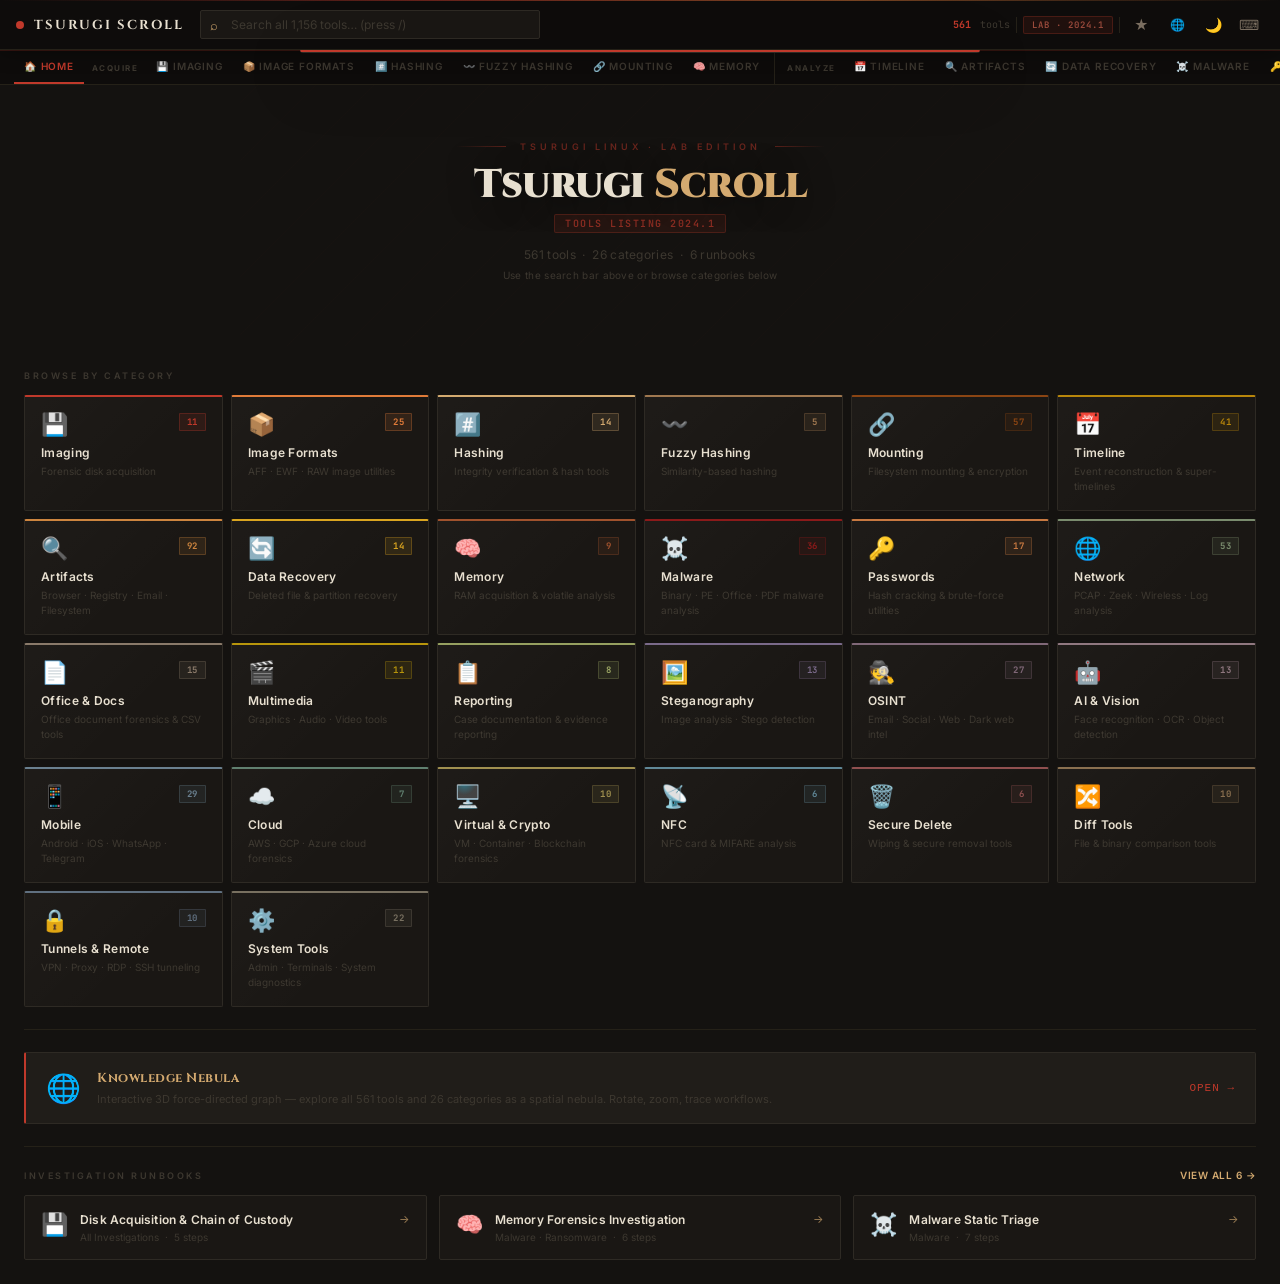
==== commit 12e2a0b6: "Update index.html" ====
--- a/index.html
+++ b/index.html
@@ -4,37 +4,30 @@
 <meta charset="UTF-8">
 <meta name="viewport" content="width=device-width,initial-scale=1.0">
 <title>Tsurugi Scroll — DFIR · Malware · Threat Hunting</title>
+<!-- OG / Social -->
+<meta property="og:title" content="Tsurugi Scroll — DFIR Tool Reference">
+<meta property="og:description" content="1,156 tools from Tsurugi Linux LAB 2024.1 — interactive, searchable, filterable DFIR reference map.">
+<meta property="og:type" content="website">
+<meta name="twitter:card" content="summary">
+<meta name="theme-color" content="#0e0c0b">
+<link rel="icon" type="image/svg+xml" href="data:image/svg+xml,%3Csvg xmlns='http://www.w3.org/2000/svg' viewBox='0 0 32 32'%3E%3Ccircle cx='16' cy='16' r='12' fill='%23c0392b'/%3E%3Ccircle cx='16' cy='16' r='6' fill='%23e07b39' opacity='.7'/%3E%3C/svg%3E">
 <link rel="preconnect" href="https://fonts.googleapis.com">
 <link href="https://fonts.googleapis.com/css2?family=JetBrains+Mono:wght@400;600;700&family=Cinzel:wght@400;600;700;900&family=Inter:wght@300;400;500;600&display=swap" rel="stylesheet">
 <style>
-/* ── CSS Variables — Tsurugi Cinematic Palette ──────── */
+/* ── CSS Variables ──────────────────────────────────────────────────────── */
 :root{
-  /* Backgrounds — deep charcoal blacks from screenshot */
   --bg0:#0e0c0b;--bg1:#141210;--bg2:#1a1714;--bg3:#201d19;
-  /* Borders — subtle warm stone edges */
   --border:#2e2a24;--border2:#252118;
-  /* Text — bone whites and warm grays */
   --text1:#e8e0d0;--text2:#b8ad9e;--text3:#7a6e60;--text4:#3d3830;
-  /* Accent — ember red from the warrior's glowing eye */
-  --accent:#c0392b;--accent2:#e07b39;
-  /* Secondary warm tones */
-  --accent3:#d4aa70;--accent4:#8b1a1a;
-  --scrollbar:#3d3830;
-  --card-hover-shadow:rgba(0,0,0,.65);
-  --input-bg:#1a1714;
-  /* Grain overlay */
-  --grain:url("data:image/svg+xml,%3Csvg viewBox='0 0 256 256' xmlns='http://www.w3.org/2000/svg'%3E%3Cfilter id='noise'%3E%3CfeTurbulence type='fractalNoise' baseFrequency='0.9' numOctaves='4' stitchTiles='stitch'/%3E%3C/filter%3E%3Crect width='100%25' height='100%25' filter='url(%23noise)' opacity='0.04'/%3E%3C/svg%3E");
+  --accent:#c0392b;--accent2:#e07b39;--accent3:#d4aa70;--accent4:#8b1a1a;
+  --scrollbar:#3d3830;--card-hover-shadow:rgba(0,0,0,.65);--input-bg:#1a1714;
 }
 [data-theme="light"]{
   --bg0:#f5f0e8;--bg1:#faf6ef;--bg2:#f0ebe0;--bg3:#e8e0d0;
   --border:#c8bfaa;--border2:#d8d0be;
   --text1:#1a1410;--text2:#3d3020;--text3:#7a6040;--text4:#a89070;
-  --scrollbar:#a09080;
-  --card-hover-shadow:rgba(0,0,0,.15);
-  --input-bg:#faf6ef;
-}
-
-/* ── Reset ──────────────────────────────────────────── */
+  --scrollbar:#a09080;--card-hover-shadow:rgba(0,0,0,.15);--input-bg:#faf6ef;
+}
 *,*::before,*::after{box-sizing:border-box;margin:0;padding:0}
 html{scroll-behavior:smooth}
 body{background:var(--bg1);color:var(--text2);font-family:'Inter',sans-serif;font-size:14px;min-height:100vh;transition:background .2s,color .2s}
@@ -48,61 +41,59 @@
 pre,code,.mono{font-family:'JetBrains Mono',monospace}
 pre{white-space:pre-wrap;word-break:break-all}
 
-/* ── Animations ─────────────────────────────────────── */
+/* ── Animations ─────────────────────────────────────────────────────────── */
 @keyframes fadeUp{from{opacity:0;transform:translateY(10px)}to{opacity:1;transform:translateY(0)}}
 @keyframes emberPulse{0%,100%{box-shadow:0 0 6px rgba(192,57,43,.35)}50%{box-shadow:0 0 18px rgba(192,57,43,.6),0 0 4px rgba(224,123,57,.4)}}
 .fade-in{animation:fadeUp .25s ease both}
 
-/* ── Top bar ────────────────────────────────────────── */
+/* ── Top bar ────────────────────────────────────────────────────────────── */
 #topbar{
-  position:sticky;top:0;z-index:300;
-  background:var(--bg0);
+  position:sticky;top:0;z-index:300;background:var(--bg0);
   border-bottom:1px solid var(--border2);
-  /* Subtle ember gradient across top edge */
   box-shadow:0 1px 0 rgba(192,57,43,.2),0 2px 20px rgba(0,0,0,.4);
-  padding:0 20px;height:50px;
-  display:flex;align-items:center;gap:12px;
-}
-/* Thin ember line at very top */
+  padding:0 16px;height:50px;display:flex;align-items:center;gap:10px;
+}
 #topbar::before{
   content:'';position:absolute;top:0;left:0;right:0;height:1px;
-  background:linear-gradient(90deg,transparent,var(--accent),var(--accent2),transparent);
-  opacity:.5;
-}
-.logo-dot{
-  width:8px;height:8px;border-radius:50%;
-  background:var(--accent);
-  animation:emberPulse 2.8s infinite;
-  flex-shrink:0;
-}
-.logo-text{
-  font-family:'Cinzel',serif;font-weight:700;font-size:14px;
-  letter-spacing:2px;color:var(--text1);text-transform:uppercase;
-}
-.logo-sub{
-  color:var(--text4);font-size:10px;font-family:'JetBrains Mono',monospace;
-  padding-left:10px;border-left:1px solid var(--border2);
-  letter-spacing:1px;text-transform:uppercase;
-}
-.topbar-right{margin-left:auto;display:flex;align-items:center;gap:8px}
-.stat-pill{
-  font-size:10px;color:var(--text4);display:flex;align-items:center;gap:4px;
-  font-family:'JetBrains Mono',monospace;
-}
+  background:linear-gradient(90deg,transparent,var(--accent),var(--accent2),transparent);opacity:.5;
+}
+.logo-dot{width:8px;height:8px;border-radius:50%;background:var(--accent);animation:emberPulse 2.8s infinite;flex-shrink:0}
+.logo-text{font-family:'Cinzel',serif;font-weight:700;font-size:13px;letter-spacing:2px;color:var(--text1);text-transform:uppercase;white-space:nowrap}
+.logo-sub{color:var(--text4);font-size:10px;font-family:'JetBrains Mono',monospace;padding-left:10px;border-left:1px solid var(--border2);letter-spacing:1px;text-transform:uppercase;white-space:nowrap}
+
+/* Global search in topbar */
+#topbar-search-wrap{flex:1;min-width:0;max-width:340px;position:relative;margin:0 6px}
+#topbar-search-wrap .icon{position:absolute;left:10px;top:50%;transform:translateY(-50%);font-size:13px;color:var(--accent3);pointer-events:none;line-height:1}
+#topbar-search{
+  width:100%;background:var(--bg2);border:1px solid var(--border);border-radius:2px;
+  padding:6px 10px 6px 30px;color:var(--text1);font-size:12px;font-family:'Inter',sans-serif;
+  transition:border-color .2s,box-shadow .2s;
+}
+#topbar-search:focus{border-color:rgba(192,57,43,.5);box-shadow:0 0 0 2px rgba(192,57,43,.08)}
+#topbar-search::placeholder{color:var(--text4)}
+#ts-clear{position:absolute;right:8px;top:50%;transform:translateY(-50%);font-size:11px;color:var(--text4);padding:2px 4px;display:none}
+#ts-clear.show{display:block}
+#ts-results-badge{
+  position:absolute;right:28px;top:50%;transform:translateY(-50%);
+  font-size:9px;font-family:'JetBrains Mono',monospace;color:var(--accent3);
+  background:rgba(192,57,43,.12);border:1px solid rgba(192,57,43,.25);
+  border-radius:2px;padding:1px 5px;pointer-events:none;display:none;
+}
+
+.topbar-right{margin-left:auto;display:flex;align-items:center;gap:6px;flex-shrink:0}
+.stat-pill{font-size:10px;color:var(--text4);display:flex;align-items:center;gap:3px;font-family:'JetBrains Mono',monospace;white-space:nowrap}
 .stat-pill b{font-weight:700;color:var(--accent3)}
 .topbar-sep{width:1px;height:16px;background:var(--border2);flex-shrink:0}
 .tb-btn{
   display:flex;align-items:center;justify-content:center;
   width:30px;height:30px;border-radius:3px;font-size:14px;
   color:var(--text3);border:1px solid transparent;
-  transition:background .15s,color .15s,border-color .15s;
-  position:relative;
+  transition:background .15s,color .15s,border-color .15s;position:relative;
 }
 .tb-btn:hover{background:var(--bg2);border-color:var(--border);color:var(--text1)}
 .tb-btn.active{background:var(--bg2);border-color:var(--accent);color:var(--accent)}
 .bm-badge{
-  position:absolute;top:2px;right:2px;
-  min-width:14px;height:14px;border-radius:7px;
+  position:absolute;top:2px;right:2px;min-width:14px;height:14px;border-radius:7px;
   background:var(--accent);color:#fff;font-size:9px;font-weight:700;
   display:flex;align-items:center;justify-content:center;padding:0 3px;
   font-family:'JetBrains Mono',monospace;
@@ -111,298 +102,225 @@
   font-family:'JetBrains Mono',monospace;font-size:9px;font-weight:600;
   padding:2px 8px;border-radius:2px;letter-spacing:1px;
   background:rgba(192,57,43,.1);color:rgba(208,100,80,.7);
-  border:1px solid rgba(192,57,43,.25);
-}
-
-/* ── Tab bar ────────────────────────────────────────── */
+  border:1px solid rgba(192,57,43,.25);white-space:nowrap;
+}
+
+/* ── Tab bar (grouped) ──────────────────────────────────────────────────── */
 #tabbar{
-  position:sticky;top:50px;z-index:200;
-  background:var(--bg0);border-bottom:1px solid var(--border2);
-  display:flex;overflow-x:auto;padding:0 18px;
-  scrollbar-width:thin;scrollbar-color:var(--scrollbar) transparent;
-  white-space:nowrap;
+  position:sticky;top:50px;z-index:200;background:var(--bg0);
+  border-bottom:1px solid var(--border2);display:flex;overflow-x:auto;
+  padding:0 14px;scrollbar-width:thin;scrollbar-color:var(--scrollbar) transparent;white-space:nowrap;
 }
 #tabbar::-webkit-scrollbar{height:2px}
+.tab-group{display:flex;align-items:stretch;border-right:1px solid var(--border2);padding-right:4px;margin-right:4px}
+.tab-group:last-child{border-right:none}
+.tab-group-label{font-size:8px;font-weight:700;letter-spacing:1.5px;color:var(--text4);text-transform:uppercase;padding:12px 8px 10px;align-self:center;flex-shrink:0;font-family:'Inter',sans-serif}
 .tab{
-  padding:10px 14px;font-size:10px;font-weight:600;letter-spacing:1px;
-  text-transform:uppercase;
+  padding:10px 10px;font-size:10px;font-weight:600;letter-spacing:.8px;text-transform:uppercase;
   color:var(--text4);border:none;background:none;cursor:pointer;
   border-bottom:2px solid transparent;white-space:nowrap;
-  transition:color .15s,border-color .15s;
-  font-family:'Inter',sans-serif;
+  transition:color .15s,border-color .15s;font-family:'Inter',sans-serif;
 }
 .tab.active{color:var(--tc,#c0392b);border-bottom-color:var(--tc,#c0392b)}
 .tab:hover:not(.active){color:var(--text3)}
 
-/* ── Layout ─────────────────────────────────────────── */
+/* ── Layout ─────────────────────────────────────────────────────────────── */
 #content{min-height:calc(100vh - 96px)}
-.wrap{max-width:1400px;margin:0 auto;padding:28px 24px}
-.wrap-sm{max-width:900px;margin:0 auto;padding:28px 24px}
-
-/* ── Search ─────────────────────────────────────────── */
+.wrap{max-width:1400px;margin:0 auto;padding:24px 24px}
+.wrap-sm{max-width:900px;margin:0 auto;padding:24px 24px}
+
+/* ── Search (in-page) ───────────────────────────────────────────────────── */
 .searchbox{position:relative}
-.searchbox .icon{
-  position:absolute;left:14px;top:50%;transform:translateY(-50%);
-  font-size:15px;color:var(--accent3);pointer-events:none;line-height:1;
-}
+.searchbox .icon{position:absolute;left:14px;top:50%;transform:translateY(-50%);font-size:15px;color:var(--accent3);pointer-events:none;line-height:1}
 .searchbox input{
-  width:100%;background:var(--input-bg);
-  border:1px solid var(--border);border-radius:2px;
-  padding:12px 14px 12px 42px;color:var(--text1);font-size:14px;
-  font-family:'Inter',sans-serif;letter-spacing:.2px;
+  width:100%;background:var(--input-bg);border:1px solid var(--border);border-radius:2px;
+  padding:12px 14px 12px 42px;color:var(--text1);font-size:14px;font-family:'Inter',sans-serif;
   transition:border-color .2s,box-shadow .2s;
 }
-.searchbox input:focus{
-  border-color:rgba(192,57,43,.5);
-  box-shadow:0 0 0 3px rgba(192,57,43,.08),inset 0 0 0 1px rgba(192,57,43,.1);
-}
+.searchbox input:focus{border-color:rgba(192,57,43,.5);box-shadow:0 0 0 3px rgba(192,57,43,.08)}
 .searchbox input::placeholder{color:var(--text4)}
 .kbd-hint{
   position:absolute;right:12px;top:50%;transform:translateY(-50%);
   font-size:10px;color:var(--text4);font-family:'JetBrains Mono',monospace;
   background:var(--bg2);border:1px solid var(--border);border-radius:2px;padding:1px 6px;
-  pointer-events:none;letter-spacing:.5px;
-}
-
-/* ── Filter bar ─────────────────────────────────────── */
-.filterbar{
-  background:var(--bg3);border:1px solid var(--border);border-radius:2px;
-  padding:14px 16px;margin-bottom:20px;
-}
+  pointer-events:none;
+}
+
+/* ── Filter bar ─────────────────────────────────────────────────────────── */
+.filterbar{background:var(--bg3);border:1px solid var(--border);border-radius:2px;padding:14px 16px;margin-bottom:20px}
 .filter-row{display:flex;flex-wrap:wrap;gap:5px;align-items:center;margin-bottom:8px}
 .filter-row:last-child{margin-bottom:0}
-.filter-label{
-  font-size:9px;font-weight:600;letter-spacing:2px;color:var(--text4);
-  min-width:92px;flex-shrink:0;text-transform:uppercase;
-  font-family:'Inter',sans-serif;
-}
+.filter-label{font-size:9px;font-weight:600;letter-spacing:2px;color:var(--text4);min-width:92px;flex-shrink:0;text-transform:uppercase;font-family:'Inter',sans-serif}
 .chip{
-  padding:3px 10px;border-radius:2px;font-size:10px;font-weight:600;
-  cursor:pointer;border:1px solid var(--border);background:var(--bg2);color:var(--text4);
+  padding:3px 10px;border-radius:2px;font-size:10px;font-weight:600;cursor:pointer;
+  border:1px solid var(--border);background:var(--bg2);color:var(--text4);
   transition:background .1s,color .1s,border-color .1s;white-space:nowrap;
   letter-spacing:.3px;font-family:'Inter',sans-serif;
 }
 .chip.on{background:var(--cc,rgba(192,57,43,.18));color:var(--cl,#c0392b);border-color:var(--cb,rgba(192,57,43,.45))}
-.clear-btn{
-  font-size:10px;padding:3px 10px;
-  border:1px solid rgba(192,57,43,.4);
-  color:var(--accent);border-radius:2px;background:rgba(192,57,43,.08);
-  white-space:nowrap;letter-spacing:.3px;
-}
-
-/* ── Grids ──────────────────────────────────────────── */
+.chip .chip-count{opacity:.6;font-size:9px}
+.clear-btn{font-size:10px;padding:3px 10px;border:1px solid rgba(192,57,43,.4);color:var(--accent);border-radius:2px;background:rgba(192,57,43,.08);white-space:nowrap;letter-spacing:.3px}
+
+/* ── Grids ──────────────────────────────────────────────────────────────── */
 .grid-tools{display:grid;grid-template-columns:repeat(auto-fill,minmax(280px,1fr));gap:8px}
 .grid-cats{display:grid;grid-template-columns:repeat(auto-fill,minmax(190px,1fr));gap:8px}
 .grid-rb{display:grid;grid-template-columns:repeat(auto-fill,minmax(320px,1fr));gap:12px}
 
-/* ── Cat Card ───────────────────────────────────────── */
+/* ── Cat Card ───────────────────────────────────────────────────────────── */
 .cat-card{
-  background:var(--bg2);
-  border:1px solid var(--border);
-  border-top:2px solid var(--cc);
+  background:var(--bg2);border:1px solid var(--border);border-top:2px solid var(--cc);
   border-radius:2px;padding:16px;cursor:pointer;
-  transition:transform .2s,box-shadow .2s,background .15s;
-  position:relative;overflow:hidden;
-}
-.cat-card::after{
-  content:'';position:absolute;inset:0;
-  background:linear-gradient(135deg,rgba(255,255,255,.02) 0%,transparent 60%);
-  pointer-events:none;
-}
-.cat-card:hover{
-  transform:translateY(-2px);
-  box-shadow:0 8px 32px var(--card-hover-shadow),0 0 0 1px var(--cc);
-  background:var(--bg3);
-}
-.cat-count{
-  display:inline-block;padding:2px 7px;border-radius:1px;
-  font-size:9px;font-weight:700;font-family:'JetBrains Mono',monospace;
-  letter-spacing:.5px;
-}
-
-/* ── Tool Card ──────────────────────────────────────── */
+  transition:transform .2s,box-shadow .2s,background .15s;position:relative;overflow:hidden;
+}
+.cat-card::after{content:'';position:absolute;inset:0;background:linear-gradient(135deg,rgba(255,255,255,.02) 0%,transparent 60%);pointer-events:none}
+.cat-card:hover{transform:translateY(-2px);box-shadow:0 8px 32px var(--card-hover-shadow),0 0 0 1px var(--cc);background:var(--bg3)}
+.cat-count{display:inline-block;padding:2px 7px;border-radius:1px;font-size:9px;font-weight:700;font-family:'JetBrains Mono',monospace;letter-spacing:.5px}
+
+/* ── Tool Card ──────────────────────────────────────────────────────────── */
 .tool-card{
-  background:var(--bg2);border:1px solid var(--border);
-  border-left:2px solid var(--cc);
-  border-radius:2px;padding:13px 14px;cursor:pointer;
-  display:flex;flex-direction:column;gap:6px;
-  transition:border-color .15s,box-shadow .15s,background .15s;
-  position:relative;
-}
-.tool-card:hover{
-  border-color:var(--cc);background:var(--bg3);
-  box-shadow:0 0 0 1px var(--cc),0 4px 20px var(--card-hover-shadow);
-}
+  background:var(--bg2);border:1px solid var(--border);border-left:2px solid var(--cc);
+  border-radius:2px;padding:13px 14px;cursor:pointer;display:flex;flex-direction:column;gap:5px;
+  transition:border-color .15s,box-shadow .15s,background .15s;position:relative;
+}
+.tool-card:hover{border-color:var(--cc);background:var(--bg3);box-shadow:0 0 0 1px var(--cc),0 4px 20px var(--card-hover-shadow)}
 .tool-card:focus{outline:2px solid var(--cc);outline-offset:1px}
+.tool-card-purpose{
+  font-size:11px;color:var(--text3);line-height:1.45;font-family:'Inter',sans-serif;
+  display:-webkit-box;-webkit-line-clamp:2;-webkit-box-orient:vertical;overflow:hidden;
+}
 .bm-star{
-  position:absolute;top:10px;right:10px;font-size:12px;
-  color:var(--text4);background:none;border:none;
+  position:absolute;top:10px;right:10px;font-size:12px;color:var(--text4);background:none;border:none;
   transition:color .15s,transform .15s;line-height:1;padding:2px;
 }
 .bm-star:hover{color:var(--accent3);transform:scale(1.2)}
 .bm-star.starred{color:var(--accent3)}
 
-/* ── Status badges ──────────────────────────────────── */
-.badge-oss{
-  display:inline-block;padding:1px 5px;border-radius:1px;
-  font-size:8px;font-weight:700;letter-spacing:.5px;
-  font-family:'JetBrains Mono',monospace;text-transform:uppercase;
-  background:rgba(160,130,80,.12);color:#b09050;border:1px solid rgba(160,130,80,.25);
-}
-.badge-com{
-  display:inline-block;padding:1px 5px;border-radius:1px;
-  font-size:8px;font-weight:700;letter-spacing:.5px;
-  font-family:'JetBrains Mono',monospace;text-transform:uppercase;
-  background:rgba(192,57,43,.1);color:#a04030;border:1px solid rgba(192,57,43,.25);
-}
-
-/* ── Tags ───────────────────────────────────────────── */
-.tag{
-  display:inline-flex;align-items:center;padding:2px 7px;border-radius:1px;
-  font-size:9px;font-weight:600;letter-spacing:.5px;
-  font-family:'JetBrains Mono',monospace;white-space:nowrap;text-transform:uppercase;
-}
-
-/* ── Runbook cards ──────────────────────────────────── */
-.rb-card{
-  background:var(--bg2);border:1px solid var(--border);border-radius:2px;
-  padding:20px;cursor:pointer;transition:border-color .15s,box-shadow .15s,background .15s;
-}
-.rb-card:hover{
-  border-color:var(--accent2);background:var(--bg3);
-  box-shadow:0 0 24px rgba(224,123,57,.1),0 0 0 1px rgba(224,123,57,.2);
-}
-.rb-step{
-  display:flex;gap:14px;align-items:flex-start;
-  background:var(--bg3);border:1px solid var(--border);border-radius:2px;
-  padding:14px 16px;margin-bottom:8px;
-  transition:border-color .15s;
-}
+/* ── Status badges ──────────────────────────────────────────────────────── */
+.badge-oss{display:inline-block;padding:1px 5px;border-radius:1px;font-size:8px;font-weight:700;letter-spacing:.5px;font-family:'JetBrains Mono',monospace;text-transform:uppercase;background:rgba(160,130,80,.12);color:#b09050;border:1px solid rgba(160,130,80,.25)}
+.badge-com{display:inline-block;padding:1px 5px;border-radius:1px;font-size:8px;font-weight:700;letter-spacing:.5px;font-family:'JetBrains Mono',monospace;text-transform:uppercase;background:rgba(192,57,43,.1);color:#a04030;border:1px solid rgba(192,57,43,.25)}
+
+/* ── Tags ───────────────────────────────────────────────────────────────── */
+.tag{display:inline-flex;align-items:center;padding:2px 7px;border-radius:1px;font-size:9px;font-weight:600;letter-spacing:.5px;font-family:'JetBrains Mono',monospace;white-space:nowrap;text-transform:uppercase}
+
+/* ── Runbook cards ──────────────────────────────────────────────────────── */
+.rb-card{background:var(--bg2);border:1px solid var(--border);border-radius:2px;padding:20px;cursor:pointer;transition:border-color .15s,box-shadow .15s,background .15s}
+.rb-card:hover{border-color:var(--accent2);background:var(--bg3);box-shadow:0 0 24px rgba(224,123,57,.1),0 0 0 1px rgba(224,123,57,.2)}
+.rb-step{display:flex;gap:14px;align-items:flex-start;background:var(--bg3);border:1px solid var(--border);border-radius:2px;padding:14px 16px;margin-bottom:8px;transition:border-color .15s}
 .rb-step:last-child{margin-bottom:0}
 .rb-step:hover{border-color:var(--border2)}
-.step-num{
-  width:26px;height:26px;border-radius:2px;
-  border:1px solid var(--accent2);
-  color:var(--accent2);display:flex;align-items:center;justify-content:center;
-  font-size:10px;font-weight:700;font-family:'JetBrains Mono',monospace;flex-shrink:0;
-}
-
-/* ── Bookmarks panel ────────────────────────────────── */
-#bm-panel{
-  position:fixed;top:50px;right:0;bottom:0;width:320px;
-  background:var(--bg0);border-left:1px solid var(--border);
-  z-index:250;transform:translateX(100%);transition:transform .22s ease;
-  display:flex;flex-direction:column;overflow:hidden;
-}
+.step-num{width:26px;height:26px;border-radius:2px;border:1px solid var(--accent2);color:var(--accent2);display:flex;align-items:center;justify-content:center;font-size:10px;font-weight:700;font-family:'JetBrains Mono',monospace;flex-shrink:0}
+
+/* ── Bookmarks panel ────────────────────────────────────────────────────── */
+#bm-panel{position:fixed;top:50px;right:0;bottom:0;width:320px;background:var(--bg0);border-left:1px solid var(--border);z-index:250;transform:translateX(100%);transition:transform .22s ease;display:flex;flex-direction:column;overflow:hidden}
 #bm-panel.open{transform:translateX(0)}
-#bm-panel-head{
-  padding:14px 16px;border-bottom:1px solid var(--border);
-  display:flex;align-items:center;justify-content:space-between;flex-shrink:0;
-}
+#bm-panel-head{padding:12px 16px;border-bottom:1px solid var(--border);display:flex;align-items:center;justify-content:space-between;flex-shrink:0}
+#bm-tabs{display:flex;border-bottom:1px solid var(--border);flex-shrink:0}
+.bm-tab{flex:1;padding:8px;font-size:10px;font-weight:600;letter-spacing:.5px;text-transform:uppercase;color:var(--text4);border:none;background:none;border-bottom:2px solid transparent;cursor:pointer;transition:color .15s,border-color .15s;font-family:'Inter',sans-serif}
+.bm-tab.active{color:var(--accent3);border-bottom-color:var(--accent3)}
 #bm-panel-body{flex:1;overflow-y:auto;padding:12px}
-.bm-tool-row{
-  display:flex;align-items:center;gap:8px;padding:9px 10px;
-  background:var(--bg2);border:1px solid var(--border);border-radius:2px;
-  margin-bottom:6px;cursor:pointer;transition:border-color .12s;
-}
+.bm-tool-row{display:flex;align-items:center;gap:8px;padding:9px 10px;background:var(--bg2);border:1px solid var(--border);border-radius:2px;margin-bottom:6px;cursor:pointer;transition:border-color .12s}
 .bm-tool-row:hover{border-color:var(--accent)}
 .bm-remove{color:var(--text4);font-size:11px;margin-left:auto;flex-shrink:0;padding:2px 5px}
 .bm-remove:hover{color:var(--accent)}
-
-/* ── Kbd nav highlight ──────────────────────────────── */
+.bm-export-btn{width:100%;margin-top:12px;padding:8px;font-size:10px;font-weight:600;letter-spacing:.5px;text-transform:uppercase;color:var(--accent3);border:1px solid rgba(212,170,112,.3);border-radius:2px;background:rgba(212,170,112,.06);font-family:'Inter',sans-serif;cursor:pointer}
+.bm-export-btn:hover{background:rgba(212,170,112,.12)}
+
+/* ── Recently viewed ────────────────────────────────────────────────────── */
+.recent-row{display:flex;align-items:center;gap:8px;padding:7px 10px;background:var(--bg2);border:1px solid var(--border);border-radius:2px;margin-bottom:5px;cursor:pointer;transition:border-color .12s}
+.recent-row:hover{border-color:var(--accent2)}
+
+/* ── Kbd nav ────────────────────────────────────────────────────────────── */
 .kbd-focused{outline:2px solid var(--accent) !important;outline-offset:1px}
 
-/* ── Modal ──────────────────────────────────────────── */
-#overlay{
-  display:none;position:fixed;inset:0;
-  background:rgba(8,6,5,.93);backdrop-filter:blur(4px);
-  z-index:1000;align-items:center;justify-content:center;padding:16px;
-}
+/* ── Modal ──────────────────────────────────────────────────────────────── */
+#overlay{display:none;position:fixed;inset:0;background:rgba(8,6,5,.93);backdrop-filter:blur(4px);z-index:1000;align-items:center;justify-content:center;padding:16px}
 #overlay.open{display:flex}
 #modal{
-  background:var(--bg2);
-  border:1px solid var(--border);
-  border-top:2px solid var(--accent);
-  border-radius:2px;
-  width:100%;max-width:820px;max-height:92vh;overflow-y:auto;
+  background:var(--bg2);border:1px solid var(--border);border-top:2px solid var(--accent);
+  border-radius:2px;width:100%;max-width:820px;max-height:92vh;overflow-y:auto;
   padding:30px;position:relative;animation:fadeUp .2s ease;
   box-shadow:0 24px 80px rgba(0,0,0,.7),0 0 40px rgba(192,57,43,.08);
 }
 #modal::-webkit-scrollbar{width:3px}
-.modal-close{
-  position:absolute;top:14px;right:16px;font-size:18px;
-  color:var(--text4);transition:color .15s;
-}
+.modal-close{position:absolute;top:14px;right:16px;font-size:18px;color:var(--text4);transition:color .15s}
 .modal-close:hover{color:var(--text1)}
-.modal-sec{
-  background:var(--bg3);border:1px solid var(--border);border-radius:2px;
-  padding:14px 16px;margin-top:12px;
-}
-.modal-sec-title{
-  font-size:9px;font-weight:600;letter-spacing:2px;margin-bottom:8px;
-  text-transform:uppercase;font-family:'Inter',sans-serif;
-}
-
-/* ── Hero ───────────────────────────────────────────── */
-#hero{
-  text-align:center;padding:60px 24px 36px;
-  max-width:800px;margin:0 auto;
-  position:relative;
-}
-/* Decorative diagonal lines behind hero */
-#hero::before{
-  content:'';position:absolute;inset:0;
-  background:
-    repeating-linear-gradient(
-      -45deg,
-      transparent,transparent 40px,
-      rgba(192,57,43,.015) 40px,rgba(192,57,43,.015) 41px
-    );
-  pointer-events:none;
-}
+.modal-nav{position:absolute;top:14px;right:46px;display:flex;gap:4px}
+.modal-nav-btn{padding:3px 10px;font-size:12px;color:var(--text4);border:1px solid var(--border);border-radius:2px;background:var(--bg3);transition:color .15s,border-color .15s}
+.modal-nav-btn:hover:not(:disabled){color:var(--text1);border-color:var(--accent)}
+.modal-nav-btn:disabled{opacity:.3;cursor:default}
+.modal-sec{background:var(--bg3);border:1px solid var(--border);border-radius:2px;padding:14px 16px;margin-top:12px}
+.modal-sec-title{font-size:9px;font-weight:600;letter-spacing:2px;margin-bottom:8px;text-transform:uppercase;font-family:'Inter',sans-serif}
+.copy-btn{
+  float:right;font-size:9px;padding:2px 8px;border:1px solid var(--border);color:var(--text4);
+  border-radius:2px;background:var(--bg2);letter-spacing:.5px;text-transform:uppercase;
+  font-family:'Inter',sans-serif;cursor:pointer;transition:color .15s,border-color .15s;
+}
+.copy-btn:hover{color:var(--accent3);border-color:var(--accent3)}
+.copy-btn.copied{color:#6aaa60;border-color:#6aaa60}
+
+/* ── Related tools ──────────────────────────────────────────────────────── */
+.related-tool-chip{
+  display:inline-flex;align-items:center;gap:5px;padding:5px 10px;
+  background:var(--bg2);border:1px solid var(--border);border-radius:2px;
+  cursor:pointer;font-size:11px;transition:border-color .15s,background .15s;
+  font-family:'JetBrains Mono',monospace;
+}
+.related-tool-chip:hover{border-color:var(--accent);background:var(--bg3)}
+
+/* ── Hero ───────────────────────────────────────────────────────────────── */
+#hero{text-align:center;padding:56px 24px 32px;max-width:800px;margin:0 auto;position:relative}
+#hero::before{content:'';position:absolute;inset:0;background:repeating-linear-gradient(-45deg,transparent,transparent 40px,rgba(192,57,43,.015) 40px,rgba(192,57,43,.015) 41px);pointer-events:none}
 .hero-rule{display:flex;align-items:center;justify-content:center;gap:14px;margin-bottom:12px}
-.hero-rule span{
-  font-size:9px;font-weight:600;letter-spacing:4px;
-  color:rgba(192,57,43,.5);text-transform:uppercase;
-  font-family:'Inter',sans-serif;
-}
+.hero-rule span{font-size:9px;font-weight:600;letter-spacing:4px;color:rgba(192,57,43,.5);text-transform:uppercase;font-family:'Inter',sans-serif}
 .hero-rule div{height:1px;width:50px;background:linear-gradient(90deg,transparent,rgba(192,57,43,.4))}
 .hero-rule div:last-child{background:linear-gradient(270deg,transparent,rgba(192,57,43,.4))}
-.hero-title{
-  font-family:'Cinzel',serif;font-size:42px;font-weight:900;
-  letter-spacing:-.5px;line-height:1.05;color:var(--text1);margin-bottom:8px;
-  text-shadow:0 2px 30px rgba(0,0,0,.5);
-}
+.hero-title{font-family:'Cinzel',serif;font-size:40px;font-weight:900;letter-spacing:-.5px;line-height:1.05;color:var(--text1);margin-bottom:8px;text-shadow:0 2px 30px rgba(0,0,0,.5)}
 .hero-title em{font-style:normal;color:var(--accent3)}
-.hero-sub{
-  color:var(--text4);font-size:12px;line-height:1.7;margin-bottom:28px;
-  font-family:'Inter',sans-serif;letter-spacing:.3px;
-}
-
-/* ── Sec label ──────────────────────────────────────── */
-.sec-lbl{
-  font-size:9px;font-weight:600;letter-spacing:2.5px;color:var(--text4);
-  margin-bottom:14px;text-transform:uppercase;font-family:'Inter',sans-serif;
-}
-.divider{height:1px;background:var(--border2);margin:24px 0}
-
-/* ── Empty ──────────────────────────────────────────── */
+.hero-sub{color:var(--text4);font-size:12px;line-height:1.7;margin-bottom:28px;font-family:'Inter',sans-serif;letter-spacing:.3px}
+
+/* ── Sec label ──────────────────────────────────────────────────────────── */
+.sec-lbl{font-size:9px;font-weight:600;letter-spacing:2.5px;color:var(--text4);margin-bottom:14px;text-transform:uppercase;font-family:'Inter',sans-serif}
+.divider{height:1px;background:var(--border2);margin:22px 0}
+
+/* ── Empty ──────────────────────────────────────────────────────────────── */
 .empty{text-align:center;padding:60px 20px;color:var(--text4)}
 .empty .ico{font-size:30px;margin-bottom:12px;opacity:.5}
 
-/* ── Kbd shortcut legend ────────────────────────────── */
-.kbd{
-  display:inline-block;padding:1px 6px;border-radius:2px;
-  font-family:'JetBrains Mono',monospace;font-size:10px;font-weight:700;
-  background:var(--bg3);border:1px solid var(--border);color:var(--text3);
-}
-
-/* ── Runbook back bar ───────────────────────────────── */
-.rb-breadcrumb{
-  background:var(--bg0);border-bottom:1px solid var(--border);
-  padding:11px 22px;display:flex;align-items:center;gap:10px;
-  font-size:11px;color:var(--text4);font-family:'Inter',sans-serif;
-  letter-spacing:.3px;
+/* ── Kbd shortcut ───────────────────────────────────────────────────────── */
+.kbd{display:inline-block;padding:1px 6px;border-radius:2px;font-family:'JetBrains Mono',monospace;font-size:10px;font-weight:700;background:var(--bg3);border:1px solid var(--border);color:var(--text3)}
+
+/* ── Runbook breadcrumb ─────────────────────────────────────────────────── */
+.rb-breadcrumb{background:var(--bg0);border-bottom:1px solid var(--border);padding:11px 22px;display:flex;align-items:center;gap:10px;font-size:11px;color:var(--text4);font-family:'Inter',sans-serif;letter-spacing:.3px}
+
+/* ── Global search overlay ──────────────────────────────────────────────── */
+#gs-overlay{display:none;position:fixed;inset:0;background:rgba(8,6,5,.7);backdrop-filter:blur(2px);z-index:400}
+#gs-overlay.open{display:block}
+#gs-dropdown{
+  position:fixed;top:50px;left:50%;transform:translateX(-50%);
+  width:min(680px,calc(100vw - 32px));max-height:70vh;overflow-y:auto;
+  background:var(--bg0);border:1px solid var(--border);border-top:2px solid var(--accent);
+  border-radius:0 0 4px 4px;z-index:401;box-shadow:0 16px 60px rgba(0,0,0,.6);
+}
+#gs-dropdown::-webkit-scrollbar{width:3px}
+.gs-result{
+  display:flex;align-items:center;gap:10px;padding:10px 16px;
+  border-bottom:1px solid var(--border2);cursor:pointer;
+  transition:background .1s;
+}
+.gs-result:hover,.gs-result.active{background:var(--bg3)}
+.gs-result-name{font-family:'JetBrains Mono',monospace;font-size:12px;font-weight:600;flex:1;min-width:0;overflow:hidden;text-overflow:ellipsis;white-space:nowrap}
+.gs-result-cat{font-size:10px;color:var(--text4);flex-shrink:0;font-family:'Inter',sans-serif}
+.gs-no-results{padding:24px;text-align:center;color:var(--text4);font-size:12px;font-family:'Inter',sans-serif}
+.gs-section-header{padding:7px 16px;font-size:9px;font-weight:600;letter-spacing:2px;color:var(--text4);text-transform:uppercase;background:var(--bg2);border-bottom:1px solid var(--border2);font-family:'Inter',sans-serif}
+
+/* ── Print ──────────────────────────────────────────────────────────────── */
+@media print{
+  #topbar,#tabbar,#bm-panel,#overlay,#kbd-overlay,#gs-overlay,#gs-dropdown,.filterbar,.bm-star,.modal-nav,.modal-close{display:none!important}
+  body{background:#fff;color:#000;font-size:11px}
+  .tool-card{border:1px solid #ccc;break-inside:avoid;margin-bottom:6px}
+  .grid-tools{grid-template-columns:repeat(3,1fr);gap:6px}
+  #content{min-height:auto}
+  .wrap,.wrap-sm{padding:10px}
 }
 </style>
 </head>
@@ -412,40 +330,50 @@
 <div id="topbar">
   <div class="logo-dot"></div>
   <span class="logo-text">Tsurugi Scroll</span>
-  <span class="logo-sub">DFIR · Malware · Threat Hunting</span>
+  <span class="logo-sub" style="display:none" id="logo-sub-text">DFIR · Malware · Threat Hunting</span>
+  <!-- Global persistent search -->
+  <div id="topbar-search-wrap">
+    <span class="icon">⌕</span>
+    <input id="topbar-search" placeholder="Search all 1,156 tools… (press /)" autocomplete="off" spellcheck="false">
+    <span id="ts-results-badge"></span>
+    <button id="ts-clear" title="Clear search">✕</button>
+  </div>
   <div class="topbar-right">
-    <span class="stat-pill"><b id="stat-tools" style="color:var(--accent)">—</b>&nbsp;tools</span>
-    <span class="stat-pill"><b id="stat-cats" style="color:var(--accent3)">—</b>&nbsp;cats</span>
+    <span class="stat-pill" id="stat-display"><b id="stat-tools" style="color:var(--accent)">—</b>&nbsp;tools</span>
     <div class="topbar-sep"></div>
     <span id="version-badge">LAB · 2024.1</span>
     <div class="topbar-sep"></div>
-    <!-- Bookmarks -->
-    <button class="tb-btn" id="bm-toggle" title="Bookmarks (B)">
+    <button class="tb-btn" id="bm-toggle" title="Bookmarks &amp; Recent (B)">
       ★<span class="bm-badge" id="bm-count" style="display:none">0</span>
     </button>
-    <!-- Nebula -->
     <button class="tb-btn" id="nebula-btn" title="3D Knowledge Nebula" onclick="window.open('nebula.html','_blank')" style="font-size:12px">🌐</button>
-    <!-- Dark/light mode -->
     <button class="tb-btn" id="theme-toggle" title="Toggle light/dark mode (T)">🌙</button>
-    <!-- Keyboard shortcuts help -->
     <button class="tb-btn" id="kbd-help-btn" title="Keyboard shortcuts (?)">⌨</button>
   </div>
 </div>
 
+<!-- GLOBAL SEARCH OVERLAY -->
+<div id="gs-overlay"></div>
+<div id="gs-dropdown" role="listbox" aria-label="Search results"></div>
+
 <!-- TAB BAR -->
 <div id="tabbar"></div>
 
 <!-- MAIN CONTENT -->
 <div id="content"></div>
 
-<!-- BOOKMARKS PANEL -->
+<!-- BOOKMARKS / RECENTS PANEL -->
 <div id="bm-panel">
   <div id="bm-panel-head">
-    <span style="font-family:'Cinzel',serif;font-weight:700;font-size:12px;color:var(--accent3);letter-spacing:1px;text-transform:uppercase">Bookmarks</span>
+    <span style="font-family:'Cinzel',serif;font-weight:700;font-size:12px;color:var(--accent3);letter-spacing:1px;text-transform:uppercase">Saved Tools</span>
     <div style="display:flex;gap:6px">
-      <button id="bm-clear-all" style="font-size:9px;padding:3px 8px;color:var(--text4);border:1px solid var(--border);border-radius:2px;background:none;letter-spacing:.5px;text-transform:uppercase;font-family:'Inter',sans-serif">Clear all</button>
+      <button id="bm-clear-all" style="font-size:9px;padding:3px 8px;color:var(--text4);border:1px solid var(--border);border-radius:2px;background:none;letter-spacing:.5px;text-transform:uppercase;font-family:'Inter',sans-serif">Clear</button>
       <button id="bm-close" style="color:var(--text4);font-size:18px;line-height:1">✕</button>
     </div>
+  </div>
+  <div id="bm-tabs">
+    <button class="bm-tab active" data-bm-tab="bookmarks">★ Bookmarks</button>
+    <button class="bm-tab" data-bm-tab="recent">⏱ Recently Viewed</button>
   </div>
   <div id="bm-panel-body"></div>
 </div>
@@ -463,23 +391,99 @@
       <button id="kbd-close" style="color:var(--text4);font-size:18px;line-height:1">✕</button>
     </div>
     <div style="display:grid;grid-template-columns:1fr 1fr;gap:10px;font-size:12px;color:var(--text3)">
-      <div class="kbd-row"><span class="kbd">/</span> &nbsp;Focus search</div>
-      <div class="kbd-row"><span class="kbd">Esc</span> &nbsp;Close / clear</div>
-      <div class="kbd-row"><span class="kbd">↑</span><span class="kbd">↓</span> &nbsp;Navigate cards</div>
-      <div class="kbd-row"><span class="kbd">Enter</span> &nbsp;Open tool</div>
-      <div class="kbd-row"><span class="kbd">S</span> &nbsp;Star / bookmark</div>
-      <div class="kbd-row"><span class="kbd">B</span> &nbsp;Bookmarks panel</div>
-      <div class="kbd-row"><span class="kbd">T</span> &nbsp;Toggle theme</div>
-      <div class="kbd-row"><span class="kbd">?</span> &nbsp;This help</div>
+      <div><span class="kbd">/</span> &nbsp;Focus search</div>
+      <div><span class="kbd">Esc</span> &nbsp;Close / clear</div>
+      <div><span class="kbd">↑</span><span class="kbd">↓</span> &nbsp;Navigate cards</div>
+      <div><span class="kbd">Enter</span> &nbsp;Open tool</div>
+      <div><span class="kbd">←</span><span class="kbd">→</span> &nbsp;Modal prev/next</div>
+      <div><span class="kbd">S</span> &nbsp;Star / bookmark</div>
+      <div><span class="kbd">B</span> &nbsp;Bookmarks panel</div>
+      <div><span class="kbd">T</span> &nbsp;Toggle theme</div>
+      <div><span class="kbd">?</span> &nbsp;This help</div>
+      <div><span class="kbd">C</span> &nbsp;Copy command</div>
     </div>
   </div>
 </div>
 
 <script>
-const CAT={'Imaging':{i:'💾',c:'#c0392b',d:'Forensic disk acquisition'},'Image Formats':{i:'📦',c:'#e07b39',d:'AFF · EWF · RAW image utilities'},'Hashing':{i:'#️⃣',c:'#d4aa70',d:'Integrity verification & hash tools'},'Fuzzy Hashing':{i:'〰️',c:'#a07850',d:'Similarity-based hashing'},'Mounting':{i:'🔗',c:'#8b4513',d:'Filesystem mounting & encryption'},'Timeline':{i:'📅',c:'#b8860b',d:'Event reconstruction & super-timelines'},'Artifacts':{i:'🔍',c:'#cd853f',d:'Browser · Registry · Email · Filesystem'},'Data Recovery':{i:'🔄',c:'#daa520',d:'Deleted file & partition recovery'},'Memory':{i:'🧠',c:'#a0522d',d:'RAM acquisition & volatile analysis'},'Malware':{i:'☠️',c:'#8b1a1a',d:'Binary · PE · Office · PDF malware analysis'},'Passwords':{i:'🔑',c:'#c87941',d:'Hash cracking & brute-force utilities'},'Network':{i:'🌐',c:'#7a8c6e',d:'PCAP · Zeek · Wireless · Log analysis'},'Office & Docs':{i:'📄',c:'#8a7a6a',d:'Office document forensics & CSV tools'},'Multimedia':{i:'🎬',c:'#b8960c',d:'Graphics · Audio · Video tools'},'Reporting':{i:'📋',c:'#96a060',d:'Case documentation & evidence reporting'},'Steganography':{i:'🖼️',c:'#7a6a8a',d:'Image analysis · Stego detection'},'OSINT':{i:'🕵️',c:'#806878',d:'Email · Social · Web · Dark web intel'},'AI & Vision':{i:'🤖',c:'#907880',d:'Face recognition · OCR · Object detection'},'Mobile':{i:'📱',c:'#6a8090',d:'Android · iOS · WhatsApp · Telegram'},'Cloud':{i:'☁️',c:'#608070',d:'AWS · GCP · Azure cloud forensics'},'Virtual & Crypto':{i:'🖥️',c:'#a09050',d:'VM · Container · Blockchain forensics'},'NFC':{i:'📡',c:'#608898',d:'NFC card & MIFARE analysis'},'Secure Delete':{i:'🗑️',c:'#905050',d:'Wiping & secure removal tools'},'Diff Tools':{i:'🔀',c:'#8a7050',d:'File & binary comparison tools'},'Tunnels & Remote':{i:'🔒',c:'#607080',d:'VPN · Proxy · RDP · SSH tunneling'},'System Tools':{i:'⚙️',c:'#787060',d:'Admin · Terminals · System diagnostics'}};
-const SUBCATS={'Image Formats':['AFF','EWF','RAW'],'Mounting':['Filesystem','BitLocker','Cloud Storage','Shadow Copy','Virtual Disk'],'Timeline':['Plaso','Timesketch / TSK'],'Artifacts':['Apple / Mac','Browser','Email','APFS','BTRFS','FAT','HFS','NTFS','XFS','ZFS','Files','Google Takeout','Jump Lists','Metadata','Office Docs','P2P','Prefetch','Registry','Recycle Bin','Windows Logs'],'Malware':['PE / ReadPE','Binary / Radare2','Debugger','Decoder','Flash','JavaScript','Network','Office Malware','PDF','Sandbox','AV / Scanner','XOR / Encoding','Other'],'Passwords':['Offline','Online','Wordlists','Misc'],'Office & Docs':['CSV','Apps'],'Multimedia':['Graphics','Sound & Video','Accessories'],'Network':['Log Visualization','Zeek / Bro','PCAP','Wireless'],'AI & Vision':['Face Detection / Landmarks','Face Recognition Web Gui','Face Recognition — Knn','Face Encoding / Dataset Prep','Face Dirlist / Video Processing','Object Detection','OCR','Tesseract Training'],'Mobile':['WhatsApp','Telegram','Android','BlackBerry','iOS','Sysdiagnose (iOS)','SQLite / Backup'],'OSINT':['General','Email','Network','Phone','Social Media','Tor / Dark Web','Web'],'Virtual & Crypto':['VM / Container','Cryptocurrency'],'System Tools':['Misc','Diagnostics','Connectivity','Accessibility']};
-const EV_TYPES=["Disk Image", "Memory Dump", "PCAP", "Registry Hive", "Browser Artifacts", "Mobile Backup", "Log Files", "Email", "Office Documents"];
-const RUNBOOKS=[{"id": "rb1", "icon": "\ud83d\udcbe", "title": "Disk Acquisition & Chain of Custody", "desc": "Forensically sound disk imaging with hash verification and documented chain of custody.", "inv": "All Investigations", "tags": ["Disk Image"], "steps": [{"tool": "guymager", "action": "Block-level image the suspect drive", "note": "Use a hardware write-blocker. Select E01 format for metadata support."}, {"tool": "ewfinfo", "action": "Verify acquisition metadata", "note": "Confirm case number, examiner, and acquisition hash are correct."}, {"tool": "ewfverify", "action": "Re-verify image integrity post-transfer", "note": "Run after every copy to new media."}, {"tool": "mmls", "action": "Document partition layout and offsets", "note": "Record sector offsets for targeted mounting later."}, {"tool": "sha256sum", "action": "Produce final hash record", "note": "Store alongside case notes and acquisition log."}]}, {"id": "rb2", "icon": "\ud83e\udde0", "title": "Memory Forensics Investigation", "desc": "Full volatile memory acquisition and analysis for an active or recently compromised host.", "inv": "Malware \u00b7 Ransomware", "tags": ["Memory Dump"], "steps": [{"tool": "avml", "action": "Acquire live memory from Linux host", "note": "Run as root. Write to external forensic media only."}, {"tool": "strings", "action": "Quick IOC string scan", "note": "Grep for IPs, domains, PowerShell strings, base64 blobs."}, {"tool": "Volatility3", "action": "Run pslist, pstree, cmdline, netscan", "note": "Look for suspicious parent-child chains and unexpected network listeners."}, {"tool": "Volatility3", "action": "Run malfind to detect injected code", "note": "Extract flagged regions for YARA scanning."}, {"tool": "bulk_extractor", "action": "Extract structured artifacts from dump", "note": "Review email, URL, domain outputs for C2 infrastructure."}, {"tool": "yara", "action": "Scan dump with YARA rules", "note": "Use ruleset matched to the suspected malware family."}]}, {"id": "rb3", "icon": "\u2620\ufe0f", "title": "Malware Static Triage", "desc": "Structured static analysis from first indicators through binary disassembly.", "inv": "Malware", "tags": ["Disk Image", "Memory Dump"], "steps": [{"tool": "sha256sum", "action": "Hash sample for threat intel lookup", "note": "Search VirusTotal and MalwareBazaar before investing analysis time."}, {"tool": "exiftool", "action": "Extract file metadata and compile info", "note": "Check compile time, language ID, author fields, linker version."}, {"tool": "binwalk", "action": "Identify packing, embedded files, entropy", "note": "High entropy sections indicate packing \u2014 unpack before string analysis."}, {"tool": "strings", "action": "Extract human-readable strings", "note": "Look for C2 addresses, mutex names, registry keys, credentials."}, {"tool": "pehash", "action": "Generate imphash for attribution", "note": "Cross-reference imphash with known threat actor toolsets."}, {"tool": "yara", "action": "Apply YARA ruleset for family ID", "note": "Match against known rules; document confidence."}, {"tool": "radare2", "action": "Disassemble key functions", "note": "Focus on network comms, crypto routines, persistence mechanisms."}]}, {"id": "rb4", "icon": "\ud83d\udd10", "title": "Ransomware Incident Response", "desc": "End-to-end ransomware investigation from acquisition to super-timeline and IOC package.", "inv": "Ransomware", "tags": ["Disk Image", "Memory Dump", "Log Files", "Registry Hive"], "steps": [{"tool": "dc3dd", "action": "Image all affected hosts", "note": "Prioritise hosts with running processes \u2014 capture memory first."}, {"tool": "avml", "action": "Capture volatile memory before shutdown", "note": "Critical: do this before any power-down of running machines."}, {"tool": "Volatility3", "action": "Analyse memory for ransomware process", "note": "Run malfind, pstree, cmdline, netscan to reconstruct execution chain."}, {"tool": "chainsaw", "action": "Hunt event logs for initial access", "note": "Look for T1078, T1566, T1059 hits within 24h of first encryption."}, {"tool": "RegRipper", "action": "Parse registry for persistence and execution", "note": "Check Run keys, services, UserAssist, MUICache."}, {"tool": "log2timeline", "action": "Build super-timeline", "note": "Correlate encryption start time with login and execution events."}, {"tool": "yara", "action": "Identify ransomware family", "note": "Use RansomWatch or known-family YARA rules for attribution."}]}, {"id": "rb5", "icon": "\ud83d\udd75\ufe0f", "title": "Insider Threat / Data Exfiltration", "desc": "Reconstruct unauthorised data access, copying, and exfiltration channels.", "inv": "Insider Threat", "tags": ["Disk Image", "Log Files", "Browser Artifacts", "Email"], "steps": [{"tool": "usbrip", "action": "Extract USB device connection history", "note": "Cross-reference USB timestamps with file access events."}, {"tool": "fls", "action": "List all accessed and deleted files", "note": "Focus on file MAC times near the suspect last active date."}, {"tool": "hindsight", "action": "Parse browser history and downloads", "note": "Look for cloud storage, file sharing, personal webmail."}, {"tool": "readpst", "action": "Export and review email archives", "note": "Check sent items and deleted items for large attachments."}, {"tool": "log2timeline", "action": "Build correlation timeline", "note": "Merge USB, browser, file and email events into one sorted view."}, {"tool": "bulk_extractor", "action": "Scan for exfiltrated data traces", "note": "Look for SSNs, credit card numbers, corporate email domains."}]}, {"id": "rb6", "icon": "\ud83c\udfa3", "title": "Phishing / Email Investigation", "desc": "Full analysis pipeline from raw email headers through payload static analysis.", "inv": "Fraud \u00b7 Network Intrusion", "tags": ["Email", "Office Documents"], "steps": [{"tool": "readpst", "action": "Extract emails from PST/OST archives", "note": "Isolate suspected phishing threads including all attachments."}, {"tool": "exiftool", "action": "Extract attachment metadata", "note": "Check author, creation date, GPS data, modification history."}, {"tool": "olevba", "action": "Analyse Office attachment macros", "note": "Extract and de-obfuscate VBA payload from Word/Excel lures."}, {"tool": "peepdf", "action": "Analyse PDF attachments for JavaScript", "note": "Check for /JavaScript, /Launch, /OpenAction elements."}, {"tool": "yara", "action": "Scan payload against malware rules", "note": "Identify dropper family or phishing kit attribution."}, {"tool": "wkhtmltopdf", "action": "Archive phishing web page as PDF", "note": "Preserve full layout as a court-ready exhibit."}]}];
+/* ═══════════════════════════════════════════════════════════════════════════
+   DATA
+═══════════════════════════════════════════════════════════════════════════ */
+const CAT={
+'Imaging':{i:'💾',c:'#c0392b',d:'Forensic disk acquisition'},
+'Image Formats':{i:'📦',c:'#e07b39',d:'AFF · EWF · RAW image utilities'},
+'Hashing':{i:'#️⃣',c:'#d4aa70',d:'Integrity verification & hash tools'},
+'Fuzzy Hashing':{i:'〰️',c:'#a07850',d:'Similarity-based hashing'},
+'Mounting':{i:'🔗',c:'#8b4513',d:'Filesystem mounting & encryption'},
+'Timeline':{i:'📅',c:'#b8860b',d:'Event reconstruction & super-timelines'},
+'Artifacts':{i:'🔍',c:'#cd853f',d:'Browser · Registry · Email · Filesystem'},
+'Data Recovery':{i:'🔄',c:'#daa520',d:'Deleted file & partition recovery'},
+'Memory':{i:'🧠',c:'#a0522d',d:'RAM acquisition & volatile analysis'},
+'Malware':{i:'☠️',c:'#8b1a1a',d:'Binary · PE · Office · PDF malware analysis'},
+'Passwords':{i:'🔑',c:'#c87941',d:'Hash cracking & brute-force utilities'},
+'Network':{i:'🌐',c:'#7a8c6e',d:'PCAP · Zeek · Wireless · Log analysis'},
+'Office & Docs':{i:'📄',c:'#8a7a6a',d:'Office document forensics & CSV tools'},
+'Multimedia':{i:'🎬',c:'#b8960c',d:'Graphics · Audio · Video tools'},
+'Reporting':{i:'📋',c:'#96a060',d:'Case documentation & evidence reporting'},
+'Steganography':{i:'🖼️',c:'#7a6a8a',d:'Image analysis · Stego detection'},
+'OSINT':{i:'🕵️',c:'#806878',d:'Email · Social · Web · Dark web intel'},
+'AI & Vision':{i:'🤖',c:'#907880',d:'Face recognition · OCR · Object detection'},
+'Mobile':{i:'📱',c:'#6a8090',d:'Android · iOS · WhatsApp · Telegram'},
+'Cloud':{i:'☁️',c:'#608070',d:'AWS · GCP · Azure cloud forensics'},
+'Virtual & Crypto':{i:'🖥️',c:'#a09050',d:'VM · Container · Blockchain forensics'},
+'NFC':{i:'📡',c:'#608898',d:'NFC card & MIFARE analysis'},
+'Secure Delete':{i:'🗑️',c:'#905050',d:'Wiping & secure removal tools'},
+'Diff Tools':{i:'🔀',c:'#8a7050',d:'File & binary comparison tools'},
+'Tunnels & Remote':{i:'🔒',c:'#607080',d:'VPN · Proxy · RDP · SSH tunneling'},
+'System Tools':{i:'⚙️',c:'#787060',d:'Admin · Terminals · System diagnostics'}
+};
+
+// Tab groups for improved navigation
+const TAB_GROUPS=[
+  {label:'Home',tabs:['__home__']},
+  {label:'Acquire',tabs:['Imaging','Image Formats','Hashing','Fuzzy Hashing','Mounting','Memory']},
+  {label:'Analyze',tabs:['Timeline','Artifacts','Data Recovery','Malware','Passwords']},
+  {label:'Network',tabs:['Network','OSINT','AI & Vision','Steganography']},
+  {label:'Evidence',tabs:['Office & Docs','Multimedia','Reporting','Diff Tools']},
+  {label:'Mobile/Cloud',tabs:['Mobile','Cloud','Virtual & Crypto','NFC']},
+  {label:'System',tabs:['System Tools','Secure Delete','Tunnels & Remote']},
+  {label:'Runbooks',tabs:['__runbooks__']}
+];
+
+const SUBCATS={
+'Image Formats':['AFF','EWF','RAW'],
+'Mounting':['Filesystem','BitLocker','Cloud Storage','Shadow Copy','Virtual Disk'],
+'Timeline':['Plaso','Timesketch / TSK'],
+'Artifacts':['Apple / Mac','Browser','Email','APFS','BTRFS','FAT','HFS','NTFS','XFS','ZFS','Files','Google Takeout','Jump Lists','Metadata','Office Docs','P2P','Prefetch','Registry','Recycle Bin','Windows Logs'],
+'Malware':['PE / ReadPE','Binary / Radare2','Debugger','Decoder','Flash','JavaScript','Network','Office Malware','PDF','Sandbox','AV / Scanner','XOR / Encoding','Other'],
+'Passwords':['Offline','Online','Wordlists','Misc'],
+'Office & Docs':['CSV','Apps'],
+'Multimedia':['Graphics','Sound & Video','Accessories'],
+'Network':['Log Visualization','Zeek / Bro','PCAP','Wireless'],
+'AI & Vision':['Face Detection / Landmarks','Face Recognition Web Gui','Face Recognition — Knn','Face Encoding / Dataset Prep','Face Dirlist / Video Processing','Object Detection','OCR','Tesseract Training'],
+'Mobile':['WhatsApp','Telegram','Android','BlackBerry','iOS','Sysdiagnose (iOS)','SQLite / Backup'],
+'OSINT':['General','Email','Network','Phone','Social Media','Tor / Dark Web','Web'],
+'Virtual & Crypto':['VM / Container','Cryptocurrency'],
+'System Tools':['Misc','Diagnostics','Connectivity','Accessibility']
+};
+
+const EV_TYPES=["Disk Image","Memory Dump","PCAP","Registry Hive","Browser Artifacts","Mobile Backup","Log Files","Email","Office Documents"];
+
+// Category → default evidence types for backfill (#13)
+const CAT_EV_DEFAULTS={
+'OSINT':['Log Files','Email'],
+'AI & Vision':['Disk Image','Mobile Backup'],
+'Cloud':['Log Files','Disk Image'],
+'NFC':[],
+'Reporting':[],
+'Diff Tools':['Disk Image'],
+'Tunnels & Remote':[],
+'System Tools':[]
+};
+
+
+const RUNBOOKS=[{"id": "rb1", "icon": "💾", "title": "Disk Acquisition & Chain of Custody", "desc": "Forensically sound disk imaging with hash verification and documented chain of custody.", "inv": "All Investigations", "tags": ["Disk Image"], "steps": [{"tool": "guymager", "action": "Block-level image the suspect drive", "note": "Use a hardware write-blocker. Select E01 format for metadata support."}, {"tool": "ewfinfo", "action": "Verify acquisition metadata", "note": "Confirm case number, examiner, and acquisition hash are correct."}, {"tool": "ewfverify", "action": "Re-verify image integrity post-transfer", "note": "Run after every copy to new media."}, {"tool": "mmls", "action": "Document partition layout and offsets", "note": "Record sector offsets for targeted mounting later."}, {"tool": "sha256sum", "action": "Produce final hash record", "note": "Store alongside case notes and acquisition log."}]}, {"id": "rb2", "icon": "🧠", "title": "Memory Forensics Investigation", "desc": "Full volatile memory acquisition and analysis for an active or recently compromised host.", "inv": "Malware · Ransomware", "tags": ["Memory Dump"], "steps": [{"tool": "avml", "action": "Acquire live memory from Linux host", "note": "Run as root. Write to external forensic media only."}, {"tool": "strings", "action": "Quick IOC string scan", "note": "Grep for IPs, domains, PowerShell strings, base64 blobs."}, {"tool": "Volatility3", "action": "Run pslist, pstree, cmdline, netscan", "note": "Look for suspicious parent-child chains and unexpected network listeners."}, {"tool": "Volatility3", "action": "Run malfind to detect injected code", "note": "Extract flagged regions for YARA scanning."}, {"tool": "bulk_extractor", "action": "Extract structured artifacts from dump", "note": "Review email, URL, domain outputs for C2 infrastructure."}, {"tool": "yara", "action": "Scan dump with YARA rules", "note": "Use ruleset matched to the suspected malware family."}]}, {"id": "rb3", "icon": "☠️", "title": "Malware Static Triage", "desc": "Structured static analysis from first indicators through binary disassembly.", "inv": "Malware", "tags": ["Disk Image", "Memory Dump"], "steps": [{"tool": "sha256sum", "action": "Hash sample for threat intel lookup", "note": "Search VirusTotal and MalwareBazaar before investing analysis time."}, {"tool": "exiftool", "action": "Extract file metadata and compile info", "note": "Check compile time, language ID, author fields, linker version."}, {"tool": "binwalk", "action": "Identify packing, embedded files, entropy", "note": "High entropy sections indicate packing — unpack before string analysis."}, {"tool": "strings", "action": "Extract human-readable strings", "note": "Look for C2 addresses, mutex names, registry keys, credentials."}, {"tool": "pehash", "action": "Generate imphash for attribution", "note": "Cross-reference imphash with known threat actor toolsets."}, {"tool": "yara", "action": "Apply YARA ruleset for family ID", "note": "Match against known rules; document confidence."}, {"tool": "radare2", "action": "Disassemble key functions", "note": "Focus on network comms, crypto routines, persistence mechanisms."}]}, {"id": "rb4", "icon": "🔐", "title": "Ransomware Incident Response", "desc": "End-to-end ransomware investigation from acquisition to super-timeline and IOC package.", "inv": "Ransomware", "tags": ["Disk Image", "Memory Dump", "Log Files", "Registry Hive"], "steps": [{"tool": "dc3dd", "action": "Image all affected hosts", "note": "Prioritise hosts with running processes — capture memory first."}, {"tool": "avml", "action": "Capture volatile memory before shutdown", "note": "Critical: do this before any power-down of running machines."}, {"tool": "Volatility3", "action": "Analyse memory for ransomware process", "note": "Run malfind, pstree, cmdline, netscan to reconstruct execution chain."}, {"tool": "chainsaw", "action": "Hunt event logs for initial access", "note": "Look for T1078, T1566, T1059 hits within 24h of first encryption."}, {"tool": "RegRipper", "action": "Parse registry for persistence and execution", "note": "Check Run keys, services, UserAssist, MUICache."}, {"tool": "log2timeline", "action": "Build super-timeline", "note": "Correlate encryption start time with login and execution events."}, {"tool": "yara", "action": "Identify ransomware family", "note": "Use RansomWatch or known-family YARA rules for attribution."}]}, {"id": "rb5", "icon": "🕵️", "title": "Insider Threat / Data Exfiltration", "desc": "Reconstruct unauthorised data access, copying, and exfiltration channels.", "inv": "Insider Threat", "tags": ["Disk Image", "Log Files", "Browser Artifacts", "Email"], "steps": [{"tool": "usbrip", "action": "Extract USB device connection history", "note": "Cross-reference USB timestamps with file access events."}, {"tool": "fls", "action": "List all accessed and deleted files", "note": "Focus on file MAC times near the suspect last active date."}, {"tool": "hindsight", "action": "Parse browser history and downloads", "note": "Look for cloud storage, file sharing, personal webmail."}, {"tool": "readpst", "action": "Export and review email archives", "note": "Check sent items and deleted items for large attachments."}, {"tool": "log2timeline", "action": "Build correlation timeline", "note": "Merge USB, browser, file and email events into one sorted view."}, {"tool": "bulk_extractor", "action": "Scan for exfiltrated data traces", "note": "Look for SSNs, credit card numbers, corporate email domains."}]}, {"id": "rb6", "icon": "🎣", "title": "Phishing / Email Investigation", "desc": "Full analysis pipeline from raw email headers through payload static analysis.", "inv": "Fraud · Network Intrusion", "tags": ["Email", "Office Documents"], "steps": [{"tool": "readpst", "action": "Extract emails from PST/OST archives", "note": "Isolate suspected phishing threads including all attachments."}, {"tool": "exiftool", "action": "Extract attachment metadata", "note": "Check author, creation date, GPS data, modification history."}, {"tool": "olevba", "action": "Analyse Office attachment macros", "note": "Extract and de-obfuscate VBA payload from Word/Excel lures."}, {"tool": "peepdf", "action": "Analyse PDF attachments for JavaScript", "note": "Check for /JavaScript, /Launch, /OpenAction elements."}, {"tool": "yara", "action": "Scan payload against malware rules", "note": "Identify dropper family or phishing kit attribution."}, {"tool": "wkhtmltopdf", "action": "Archive phishing web page as PDF", "note": "Preserve full layout as a court-ready exhibit."}]}];
+
 const TOOLS=[
 {n:'Cyclone',t:'CLI',p:'Forensic disk imaging',s:'Used to image large drives in parallel. Ideal for quick forensic duplication with integrity verification.',c:'Imaging',sub:'',ev:['Disk Image'],oss:true},
 {n:'dc3dd',t:'CLI',p:'Enhanced dd for DFIR with hashing and logging',s:'Acquire disk images with built-in hashing and split logging to maintain chain of custody.',c:'Imaging',sub:'',ev:['Disk Image'],oss:true},
@@ -564,7 +568,7 @@
 {n:'MATE Disk Image Mounter',t:'GUI',p:'Desktop tool to mount images.',s:'Quickly review image contents during triage.',c:'Mounting',sub:'Filesystem',ev:['Disk Image'],oss:true},
 {n:'bdeinfo',t:'CLI',p:'Display BitLocker metadata info.',s:'Extract recovery key details from a BitLocker image.',c:'Mounting',sub:'BitLocker',ev:['Disk Image'],oss:true},
 {n:'bdemount',t:'CLI',p:'Mount BitLocker-encrypted volumes.',s:'Access decrypted content after key recovery.',c:'Mounting',sub:'BitLocker',ev:['Disk Image'],oss:true},
-{n:'dislocker',t:'CLI',p:'Decrypt BitLocker volumes.',s:'Mount a suspect\'s encrypted partition for review.',c:'Mounting',sub:'BitLocker',ev:['Disk Image'],oss:true},
+{n:'dislocker',t:'CLI',p:'Decrypt BitLocker volumes.',s:"Mount a suspect's encrypted partition for review.",c:'Mounting',sub:'BitLocker',ev:['Disk Image'],oss:true},
 {n:'dislocker-bek',t:'CLI',p:'Use .bek recovery key files.',s:'Decrypt disk using key stored on USB recovery device.',c:'Mounting',sub:'BitLocker',ev:['Disk Image'],oss:true},
 {n:'dislocker-file',t:'CLI',p:'Create file-based decrypted copy.',s:'Generate decrypted image for safe offline analysis.',c:'Mounting',sub:'BitLocker',ev:['Disk Image'],oss:true},
 {n:'dislocker-find',t:'CLI',p:'Detect BitLocker volumes.',s:'Identify encrypted drives across multiple partitions.',c:'Mounting',sub:'BitLocker',ev:['Disk Image'],oss:true},
@@ -584,11 +588,11 @@
 {n:'ScoutSuite',t:'CLI',p:'Multi-cloud security auditing tool.',s:'',c:'Mounting',sub:'Cloud Storage',ev:['Disk Image'],oss:true},
 {n:'sshfs',t:'CLI',p:'Mount remote filesystems via SSH.',s:'',c:'Mounting',sub:'Cloud Storage',ev:['Disk Image'],oss:true},
 {n:'vcs-run',t:'CLI',p:'Execute forensic scripts in cloud.',s:'',c:'Mounting',sub:'Cloud Storage',ev:['Disk Image'],oss:true},
-{n:'image_export',t:'image_export',p:'Export files from shadow volumes.',s:'',c:'Mounting',sub:'Shadow Copy',ev:['Disk Image'],oss:true},
-{n:'vsc_mount',t:'vsc_mount',p:'Mount Volume Shadow Copies.',s:'',c:'Mounting',sub:'Shadow Copy',ev:['Disk Image'],oss:true},
-{n:'vshadowdebug',t:'vshadowdebug',p:'Debug and analyze shadow copies.',s:'',c:'Mounting',sub:'Shadow Copy',ev:['Disk Image'],oss:true},
-{n:'vshadowinfo',t:'vshadowinfo',p:'Display shadow copy info.',s:'',c:'Mounting',sub:'Shadow Copy',ev:['Disk Image'],oss:true},
-{n:'vshadowmount',t:'vshadowmount',p:'Mount shadow copy as volume.',s:'',c:'Mounting',sub:'Shadow Copy',ev:['Disk Image'],oss:true},
+{n:'image_export',t:'CLI',p:'Export files from shadow volumes.',s:'',c:'Mounting',sub:'Shadow Copy',ev:['Disk Image'],oss:true},
+{n:'vsc_mount',t:'CLI',p:'Mount Volume Shadow Copies.',s:'',c:'Mounting',sub:'Shadow Copy',ev:['Disk Image'],oss:true},
+{n:'vshadowdebug',t:'CLI',p:'Debug and analyze shadow copies.',s:'',c:'Mounting',sub:'Shadow Copy',ev:['Disk Image'],oss:true},
+{n:'vshadowinfo',t:'CLI',p:'Display shadow copy info.',s:'',c:'Mounting',sub:'Shadow Copy',ev:['Disk Image'],oss:true},
+{n:'vshadowmount',t:'CLI',p:'Mount shadow copy as volume.',s:'',c:'Mounting',sub:'Shadow Copy',ev:['Disk Image'],oss:true},
 {n:'snapper',t:'CLI',p:'Create and manage filesystem snapshots.',s:'Track system state changes during malware analysis.',c:'Mounting',sub:'Virtual Disk',ev:['Disk Image'],oss:true},
 {n:'snapper GUI',t:'GUI',p:'Graphical tool for snapshot management.',s:'Visualize snapshot differences during rollback review.',c:'Mounting',sub:'Virtual Disk',ev:['Disk Image'],oss:true},
 {n:'vmdkinfo',t:'CLI',p:'Extract metadata from VMDK files.',s:'Identify VM version and configuration pre-acquisition.',c:'Mounting',sub:'Virtual Disk',ev:['Disk Image'],oss:true},
@@ -596,54 +600,52 @@
 {n:'pinfo',t:'CLI',p:'Display metadata from a Plaso storage file',s:'After running log2timeline.py, use pinfo to verify what sources were parsed and confirm integrity before sorting.',c:'Timeline',sub:'Plaso',ev:['Browser Artifacts','Disk Image','Log Files','Registry Hive'],oss:true},
 {n:'psort',t:'CLI',p:'Sort and filter events in a Plaso database',s:'Filter events by user logon activity over a 24-hour compromise window.',c:'Timeline',sub:'Plaso',ev:['Browser Artifacts','Disk Image','Log Files','Registry Hive'],oss:true},
 {n:'psteal',t:'CLI',p:'Automates collection, parsing, and sorting of artifacts',s:'Perform a one-command timeline extraction from a Windows disk image for triage.',c:'Timeline',sub:'Plaso',ev:['Browser Artifacts','Disk Image','Log Files','Registry Hive'],oss:true},
+{n:'log2timeline',t:'CLI',p:'Super-timeline generator from multiple forensic sources',s:'Build a comprehensive timeline from NTFS, registry, event logs and browser artifacts.',c:'Timeline',sub:'Plaso',ev:['Browser Artifacts','Disk Image','Log Files','Registry Hive'],oss:true},
 {n:'Timesketch Launcher',t:'Web/GUI',p:'Launches Timesketch web interface for collaborative analysis',s:'Import Plaso results to visualize logon attempts and file modifications during intrusion.',c:'Timeline',sub:'Timesketch / TSK',ev:['Browser Artifacts','Disk Image','Log Files','Registry Hive'],oss:true},
 {n:'ADD new Timesketch User',t:'Web/GUI',p:'Add or manage Timesketch users',s:'Create an account for a fellow analyst to collaboratively annotate a timeline of events.',c:'Timeline',sub:'Timesketch / TSK',ev:['Browser Artifacts','Disk Image','Log Files','Registry Hive'],oss:true},
 {n:'glogg',t:'GUI',p:'Log file explorer for large files',s:'Quickly browse and search a multi-gigabyte PowerShell transcript for suspicious command usage.',c:'Timeline',sub:'Timesketch / TSK',ev:['Browser Artifacts','Disk Image','Log Files','Registry Hive'],oss:true},
-{n:'mactime',t:'CLI',p:'Generate a file timeline from a Sleuth Kit bodyfile',s:'Create a timeline of file modifications within a suspect’s user profile directory to identify recent changes.',c:'Timeline',sub:'Timesketch / TSK',ev:['Browser Artifacts','Disk Image','Log Files','Registry Hive'],oss:true},
+{n:'mactime',t:'CLI',p:'Generate a file timeline from a Sleuth Kit bodyfile',s:'Create a timeline of file modifications within a suspect\'s user profile directory to identify recent changes.',c:'Timeline',sub:'Timesketch / TSK',ev:['Browser Artifacts','Disk Image','Log Files','Registry Hive'],oss:true},
 {n:'reglookup-timeline',t:'CLI',p:'Extract timestamped keys from Windows registry hives',s:'Generate a timeline of software installations and USB insertions by parsing NTUSER.DAT and SYSTEM hives.',c:'Timeline',sub:'Timesketch / TSK',ev:['Browser Artifacts','Disk Image','Log Files','Registry Hive'],oss:true},
 {n:'Velociraptor',t:'CLI/Web',p:'Collect and analyze forensic artifacts remotely',s:'Query endpoints for recent file creation events to detect lateral movement and compile them into a chronological timeline.',c:'Timeline',sub:'Timesketch / TSK',ev:['Browser Artifacts','Disk Image','Log Files','Registry Hive'],oss:true},
 {n:'yarp-timeline',t:'CLI',p:'Generate timelines from memory and filesystem data',s:'Reconstruct process execution and file modification order from combined memory dumps and disk images.',c:'Timeline',sub:'Timesketch / TSK',ev:['Browser Artifacts','Disk Image','Log Files','Registry Hive'],oss:true},
-{n:'Autopsy',t:'Autopsy',p:'Full forensic platform using TSK backend',s:'Investigate disk images with a user-friendly interface for file recovery, timelines, and keyword searches.',c:'Timeline',sub:'Timesketch / TSK',ev:['Browser Artifacts','Disk Image','Log Files','Registry Hive'],oss:true},
-{n:'blkcalc',t:'blkcalc',p:'Calculate block size and offsets on a disk image',s:'Verify sector alignment and offsets for proper file carving.',c:'Timeline',sub:'Timesketch / TSK',ev:['Browser Artifacts','Disk Image','Log Files','Registry Hive'],oss:true},
-{n:'blkcat',t:'blkcat',p:'Extract content from specific blocks',s:'Recover deleted files or fragments from raw disk images.',c:'Timeline',sub:'Timesketch / TSK',ev:['Browser Artifacts','Disk Image','Log Files','Registry Hive'],oss:true},
-{n:'blkls',t:'blkls',p:'List allocated/unallocated blocks',s:'Identify file locations and deleted file space for carving.',c:'Timeline',sub:'Timesketch / TSK',ev:['Browser Artifacts','Disk Image','Log Files','Registry Hive'],oss:true},
-{n:'blkstat',t:'blkstat',p:'Display block metadata',s:'Examine block usage patterns for evidence of tampering.',c:'Timeline',sub:'Timesketch / TSK',ev:['Browser Artifacts','Disk Image','Log Files','Registry Hive'],oss:true},
-{n:'fcat',t:'fcat',p:'Extract file contents by metadata address',s:'Recover files from unallocated space during investigation.',c:'Timeline',sub:'Timesketch / TSK',ev:['Browser Artifacts','Disk Image','Log Files','Registry Hive'],oss:true},
-{n:'ffind',t:'ffind',p:'Locate files by metadata address',s:'Trace deleted files referenced in the filesystem.',c:'Timeline',sub:'Timesketch / TSK',ev:['Browser Artifacts','Disk Image','Log Files','Registry Hive'],oss:true},
-{n:'fiwalk',t:'fiwalk',p:'Generate file system metadata reports',s:'Create structured output for timeline correlation and analysis.',c:'Timeline',sub:'Timesketch / TSK',ev:['Browser Artifacts','Disk Image','Log Files','Registry Hive'],oss:true},
-{n:'fls',t:'fls',p:'List file and directory entries',s:'Enumerate deleted and active files for timeline generation.',c:'Timeline',sub:'Timesketch / TSK',ev:['Browser Artifacts','Disk Image','Log Files','Registry Hive'],oss:true},
-{n:'fsstat',t:'fsstat',p:'Display filesystem statistics',s:'Validate filesystem type, size, and metadata integrity before analysis.',c:'Timeline',sub:'Timesketch / TSK',ev:['Browser Artifacts','Disk Image','Log Files','Registry Hive'],oss:true},
-{n:'hfind',t:'hfind',p:'Locate files by hash',s:'Identify known malicious files on disk images.',c:'Timeline',sub:'Timesketch / TSK',ev:['Browser Artifacts','Disk Image','Log Files','Registry Hive'],oss:true},
-{n:'icat',t:'icat',p:'Extract file contents by inode',s:'Recover deleted executables for malware investigation.',c:'Timeline',sub:'Timesketch / TSK',ev:['Browser Artifacts','Disk Image','Log Files','Registry Hive'],oss:true},
-{n:'ifind',t:'ifind',p:'Find inodes by filename',s:'Locate specific files in a raw image for targeted analysis.',c:'Timeline',sub:'Timesketch / TSK',ev:['Browser Artifacts','Disk Image','Log Files','Registry Hive'],oss:true},
-{n:'ils',t:'ils',p:'List inode information',s:'Correlate inode data with file activity and recover deleted files.',c:'Timeline',sub:'Timesketch / TSK',ev:['Browser Artifacts','Disk Image','Log Files','Registry Hive'],oss:true},
-{n:'img_cat',t:'img_cat',p:'Concatenate disk image contents',s:'Combine segmented evidence files for unified analysis.',c:'Timeline',sub:'Timesketch / TSK',ev:['Browser Artifacts','Disk Image','Log Files','Registry Hive'],oss:true},
-{n:'img_stat',t:'img_stat',p:'Display metadata and partition info',s:'Validate image acquisition and sector layout.',c:'Timeline',sub:'Timesketch / TSK',ev:['Browser Artifacts','Disk Image','Log Files','Registry Hive'],oss:true},
-{n:'istat',t:'istat',p:'Display detailed inode metadata',s:'Inspect timestamps, ownership, and size for suspicious files.',c:'Timeline',sub:'Timesketch / TSK',ev:['Browser Artifacts','Disk Image','Log Files','Registry Hive'],oss:true},
-{n:'jcat',t:'jcat',p:'Extract journal entries',s:'Recover files from NTFS $J or other filesystem journals.',c:'Timeline',sub:'Timesketch / TSK',ev:['Browser Artifacts','Disk Image','Log Files','Registry Hive'],oss:true},
-{n:'jls',t:'jls',p:'List journal entries',s:'Examine NTFS journal for recently modified or deleted files.',c:'Timeline',sub:'Timesketch / TSK',ev:['Browser Artifacts','Disk Image','Log Files','Registry Hive'],oss:true},
-{n:'jpeg_extract',t:'jpeg_extract',p:'Extract JPEG images from disk images',s:'Recover image artifacts from deleted or hidden directories.',c:'Timeline',sub:'Timesketch / TSK',ev:['Browser Artifacts','Disk Image','Log Files','Registry Hive'],oss:true},
-{n:'mmcat',t:'mmcat',p:'Concatenate memory images or partitions',s:'Combine multiple raw image segments for forensic analysis.',c:'Timeline',sub:'Timesketch / TSK',ev:['Browser Artifacts','Disk Image','Log Files','Registry Hive'],oss:true},
-{n:'mmls',t:'mmls',p:'List partition layout of disk images',s:'Identify partitions for targeted file recovery and carving.',c:'Timeline',sub:'Timesketch / TSK',ev:['Browser Artifacts','Disk Image','Log Files','Registry Hive'],oss:true},
-{n:'mmstat',t:'mmstat',p:'Display memory or disk image statistics',s:'Verify acquisition integrity before analysis.',c:'Timeline',sub:'Timesketch / TSK',ev:['Browser Artifacts','Disk Image','Log Files','Registry Hive'],oss:true},
-{n:'sigfind',t:'sigfind',p:'Search for file signatures',s:'Locate deleted or hidden files based on header/footer signatures.',c:'Timeline',sub:'Timesketch / TSK',ev:['Browser Artifacts','Disk Image','Log Files','Registry Hive'],oss:true},
-{n:'sorter',t:'sorter',p:'Sort files by type, hash, or metadata',s:'Organize recovered files for investigation and malware analysis.',c:'Timeline',sub:'Timesketch / TSK',ev:['Browser Artifacts','Disk Image','Log Files','Registry Hive'],oss:true},
-{n:'srch_strings',t:'srch_strings',p:'Search for ASCII or Unicode strings in files/images',s:'Find potential IOCs in memory dumps or disk images.',c:'Timeline',sub:'Timesketch / TSK',ev:['Browser Artifacts','Disk Image','Log Files','Registry Hive'],oss:true},
-{n:'tsk_comparedir',t:'tsk_comparedir',p:'Compare two directories',s:'Detect differences in filesystem contents for integrity or tampering checks.',c:'Timeline',sub:'Timesketch / TSK',ev:['Browser Artifacts','Disk Image','Log Files','Registry Hive'],oss:true},
-{n:'tsk_gettimes',t:'tsk_gettimes',p:'Extract timestamps from filesystem',s:'Correlate file activity with user sessions and logons.',c:'Timeline',sub:'Timesketch / TSK',ev:['Browser Artifacts','Disk Image','Log Files','Registry Hive'],oss:true},
-{n:'tsk_loaddb',t:'tsk_loaddb',p:'Load TSK data into SQLite database',s:'Enable advanced queries and correlation for incident response.',c:'Timeline',sub:'Timesketch / TSK',ev:['Browser Artifacts','Disk Image','Log Files','Registry Hive'],oss:true},
-{n:'tsk_recover',t:'tsk_recover',p:'Recover files from disk images',s:'Salvage deleted artifacts from NTFS, FAT, HFS+, etc.',c:'Timeline',sub:'Timesketch / TSK',ev:['Browser Artifacts','Disk Image','Log Files','Registry Hive'],oss:true},
-{n:'usnjls',t:'usnjls',p:'Parse USN Journal entries',s:'Track recently created, modified, or deleted files on NTFS volumes.',c:'Timeline',sub:'Timesketch / TSK',ev:['Browser Artifacts','Disk Image','Log Files','Registry Hive'],oss:true},
-{n:'image_export',t:'image_export',p:'Export files from disk images',s:'Extract files of interest for further analysis or malware sandboxing.',c:'Timeline',sub:'Timesketch / TSK',ev:['Browser Artifacts','Disk Image','Log Files','Registry Hive'],oss:true},
+{n:'Autopsy',t:'GUI',p:'Full forensic platform using TSK backend',s:'Investigate disk images with a user-friendly interface for file recovery, timelines, and keyword searches.',c:'Timeline',sub:'Timesketch / TSK',ev:['Browser Artifacts','Disk Image','Log Files','Registry Hive'],oss:true},
+{n:'blkcalc',t:'CLI',p:'Calculate block size and offsets on a disk image',s:'Verify sector alignment and offsets for proper file carving.',c:'Timeline',sub:'Timesketch / TSK',ev:['Browser Artifacts','Disk Image','Log Files','Registry Hive'],oss:true},
+{n:'blkcat',t:'CLI',p:'Extract content from specific blocks',s:'Recover deleted files or fragments from raw disk images.',c:'Timeline',sub:'Timesketch / TSK',ev:['Browser Artifacts','Disk Image','Log Files','Registry Hive'],oss:true},
+{n:'blkls',t:'CLI',p:'List allocated/unallocated blocks',s:'Identify file locations and deleted file space for carving.',c:'Timeline',sub:'Timesketch / TSK',ev:['Browser Artifacts','Disk Image','Log Files','Registry Hive'],oss:true},
+{n:'blkstat',t:'CLI',p:'Display block metadata',s:'Examine block usage patterns for evidence of tampering.',c:'Timeline',sub:'Timesketch / TSK',ev:['Browser Artifacts','Disk Image','Log Files','Registry Hive'],oss:true},
+{n:'fcat',t:'CLI',p:'Extract file contents by metadata address',s:'Recover files from unallocated space during investigation.',c:'Timeline',sub:'Timesketch / TSK',ev:['Browser Artifacts','Disk Image','Log Files','Registry Hive'],oss:true},
+{n:'ffind',t:'CLI',p:'Locate files by metadata address',s:'Trace deleted files referenced in the filesystem.',c:'Timeline',sub:'Timesketch / TSK',ev:['Browser Artifacts','Disk Image','Log Files','Registry Hive'],oss:true},
+{n:'fiwalk',t:'CLI',p:'Generate file system metadata reports',s:'Create structured output for timeline correlation and analysis.',c:'Timeline',sub:'Timesketch / TSK',ev:['Browser Artifacts','Disk Image','Log Files','Registry Hive'],oss:true},
+{n:'fls',t:'CLI',p:'List file and directory entries',s:'Enumerate deleted and active files for timeline generation.',c:'Timeline',sub:'Timesketch / TSK',ev:['Browser Artifacts','Disk Image','Log Files','Registry Hive'],oss:true},
+{n:'fsstat',t:'CLI',p:'Display filesystem statistics',s:'Validate filesystem type, size, and metadata integrity before analysis.',c:'Timeline',sub:'Timesketch / TSK',ev:['Browser Artifacts','Disk Image','Log Files','Registry Hive'],oss:true},
+{n:'hfind',t:'CLI',p:'Locate files by hash',s:'Identify known malicious files on disk images.',c:'Timeline',sub:'Timesketch / TSK',ev:['Browser Artifacts','Disk Image','Log Files','Registry Hive'],oss:true},
+{n:'icat',t:'CLI',p:'Extract file contents by inode',s:'Recover deleted executables for malware investigation.',c:'Timeline',sub:'Timesketch / TSK',ev:['Browser Artifacts','Disk Image','Log Files','Registry Hive'],oss:true},
+{n:'ifind',t:'CLI',p:'Find inodes by filename',s:'Locate specific files in a raw image for targeted analysis.',c:'Timeline',sub:'Timesketch / TSK',ev:['Browser Artifacts','Disk Image','Log Files','Registry Hive'],oss:true},
+{n:'ils',t:'CLI',p:'List inode information',s:'Correlate inode data with file activity and recover deleted files.',c:'Timeline',sub:'Timesketch / TSK',ev:['Browser Artifacts','Disk Image','Log Files','Registry Hive'],oss:true},
+{n:'img_cat',t:'CLI',p:'Concatenate disk image contents',s:'Combine segmented evidence files for unified analysis.',c:'Timeline',sub:'Timesketch / TSK',ev:['Browser Artifacts','Disk Image','Log Files','Registry Hive'],oss:true},
+{n:'img_stat',t:'CLI',p:'Display metadata and partition info',s:'Validate image acquisition and sector layout.',c:'Timeline',sub:'Timesketch / TSK',ev:['Browser Artifacts','Disk Image','Log Files','Registry Hive'],oss:true},
+{n:'istat',t:'CLI',p:'Display detailed inode metadata',s:'Inspect timestamps, ownership, and size for suspicious files.',c:'Timeline',sub:'Timesketch / TSK',ev:['Browser Artifacts','Disk Image','Log Files','Registry Hive'],oss:true},
+{n:'jcat',t:'CLI',p:'Extract journal entries',s:'Recover files from NTFS $J or other filesystem journals.',c:'Timeline',sub:'Timesketch / TSK',ev:['Browser Artifacts','Disk Image','Log Files','Registry Hive'],oss:true},
+{n:'jls',t:'CLI',p:'List journal entries',s:'Examine NTFS journal for recently modified or deleted files.',c:'Timeline',sub:'Timesketch / TSK',ev:['Browser Artifacts','Disk Image','Log Files','Registry Hive'],oss:true},
+{n:'jpeg_extract',t:'CLI',p:'Extract JPEG images from disk images',s:'Recover image artifacts from deleted or hidden directories.',c:'Timeline',sub:'Timesketch / TSK',ev:['Browser Artifacts','Disk Image','Log Files','Registry Hive'],oss:true},
+{n:'mmcat',t:'CLI',p:'Concatenate memory images or partitions',s:'Combine multiple raw image segments for forensic analysis.',c:'Timeline',sub:'Timesketch / TSK',ev:['Browser Artifacts','Disk Image','Log Files','Registry Hive'],oss:true},
+{n:'mmstat',t:'CLI',p:'Display memory or disk image statistics',s:'Verify acquisition integrity before analysis.',c:'Timeline',sub:'Timesketch / TSK',ev:['Browser Artifacts','Disk Image','Log Files','Registry Hive'],oss:true},
+{n:'sigfind',t:'CLI',p:'Search for file signatures',s:'Locate deleted or hidden files based on header/footer signatures.',c:'Timeline',sub:'Timesketch / TSK',ev:['Browser Artifacts','Disk Image','Log Files','Registry Hive'],oss:true},
+{n:'sorter',t:'CLI',p:'Sort files by type, hash, or metadata',s:'Organize recovered files for investigation and malware analysis.',c:'Timeline',sub:'Timesketch / TSK',ev:['Browser Artifacts','Disk Image','Log Files','Registry Hive'],oss:true},
+{n:'srch_strings',t:'CLI',p:'Search for ASCII or Unicode strings in files/images',s:'Find potential IOCs in memory dumps or disk images.',c:'Timeline',sub:'Timesketch / TSK',ev:['Browser Artifacts','Disk Image','Log Files','Registry Hive'],oss:true},
+{n:'tsk_comparedir',t:'CLI',p:'Compare two directories',s:'Detect differences in filesystem contents for integrity or tampering checks.',c:'Timeline',sub:'Timesketch / TSK',ev:['Browser Artifacts','Disk Image','Log Files','Registry Hive'],oss:true},
+{n:'tsk_gettimes',t:'CLI',p:'Extract timestamps from filesystem',s:'Correlate file activity with user sessions and logons.',c:'Timeline',sub:'Timesketch / TSK',ev:['Browser Artifacts','Disk Image','Log Files','Registry Hive'],oss:true},
+{n:'tsk_loaddb',t:'CLI',p:'Load TSK data into SQLite database',s:'Enable advanced queries and correlation for incident response.',c:'Timeline',sub:'Timesketch / TSK',ev:['Browser Artifacts','Disk Image','Log Files','Registry Hive'],oss:true},
+{n:'tsk_recover',t:'CLI',p:'Recover files from disk images',s:'Salvage deleted artifacts from NTFS, FAT, HFS+, etc.',c:'Timeline',sub:'Timesketch / TSK',ev:['Browser Artifacts','Disk Image','Log Files','Registry Hive'],oss:true},
+{n:'usnjls',t:'CLI',p:'Parse USN Journal entries',s:'Track recently created, modified, or deleted files on NTFS volumes.',c:'Timeline',sub:'Timesketch / TSK',ev:['Browser Artifacts','Disk Image','Log Files','Registry Hive'],oss:true},
 {n:'automactc',t:'CLI',p:'Parse auto-start items on macOS',s:'Investigate persistence mechanisms on a macOS host.',c:'Artifacts',sub:'Apple / Mac',ev:['Disk Image'],oss:true},
 {n:'ds_store',t:'CLI',p:'Extract .DS_Store metadata',s:'Determine folder access patterns and user activity.',c:'Artifacts',sub:'Apple / Mac',ev:['Disk Image'],oss:true},
 {n:'plistutil',t:'CLI',p:'Parse/edit plist files',s:'Analyze macOS application settings and configurations.',c:'Artifacts',sub:'Apple / Mac',ev:['Disk Image'],oss:true},
 {n:'UEFITool',t:'GUI/CLI',p:'Analyze and extract UEFI firmware',s:'Investigate firmware rootkits or tampering.',c:'Artifacts',sub:'Apple / Mac',ev:['Disk Image'],oss:true},
-{n:'UEFIPatch',t:'CLI',p:'Modify UEFI images',s:'Test modified firmware during malware investigations.',c:'Artifacts',sub:'Apple / Mac',ev:['Disk Image'],oss:true},
-{n:'UEFIReplace',t:'CLI',p:'Replace firmware modules',s:'Validate or reconstruct suspicious firmware modules.',c:'Artifacts',sub:'Apple / Mac',ev:['Disk Image'],oss:true},
 {n:'galleta',t:'CLI',p:'Extract browser cookies',s:'Investigate web sessions and activity of suspect accounts.',c:'Artifacts',sub:'Browser',ev:['Browser Artifacts'],oss:true},
 {n:'hstsparser',t:'CLI',p:'Parse HSTS headers',s:'Detect security policy bypass or misconfigurations.',c:'Artifacts',sub:'Browser',ev:['Browser Artifacts'],oss:true},
 {n:'pasco',t:'CLI',p:'Extract saved browser passwords',s:'Recover credentials during a compromise investigation.',c:'Artifacts',sub:'Browser',ev:['Browser Artifacts'],oss:true},
+{n:'hindsight',t:'CLI',p:'Parse Chromium browser artifacts',s:'Extract browser history, downloads, cookies and cache for timeline correlation.',c:'Artifacts',sub:'Browser',ev:['Browser Artifacts'],oss:true},
 {n:'dmitry',t:'CLI',p:'Email and network reconnaissance',s:'Trace the origin of suspicious emails and verify sender domains.',c:'Artifacts',sub:'Email',ev:['Email'],oss:true},
 {n:'email2png',t:'CLI',p:'Convert emails to images',s:'Document phishing campaigns for evidence preservation.',c:'Artifacts',sub:'Email',ev:['Email'],oss:true},
 {n:'emlAnalyzer',t:'CLI',p:'Parse .eml files',s:'Extract headers, attachments, and metadata for analysis.',c:'Artifacts',sub:'Email',ev:['Email'],oss:true},
@@ -653,34 +655,19 @@
 {n:'lspst',t:'CLI',p:'List PST mailbox contents',s:'Analyze Outlook archives for relevant forensic artifacts.',c:'Artifacts',sub:'Email',ev:['Email'],oss:true},
 {n:'Mail Header Analyzer',t:'Web/GUI',p:'Parse and analyze email headers',s:'Investigate email delivery paths and phishing attacks.',c:'Artifacts',sub:'Email',ev:['Email'],oss:true},
 {n:'MHonArc',t:'CLI',p:'Convert emails to HTML archives',s:'Document and archive large email datasets for investigation.',c:'Artifacts',sub:'Email',ev:['Email'],oss:true},
-{n:'mha-decode',t:'CLI',p:'Decode MHonArc archives',s:'Recover structured email data from archived mailboxes.',c:'Artifacts',sub:'Email',ev:['Email'],oss:true},
-{n:'mha-dbedit',t:'CLI',p:'Edit MHonArc database',s:'Correct or analyze email databases during forensic review.',c:'Artifacts',sub:'Email',ev:['Email'],oss:true},
-{n:'mha-dbrecover',t:'CLI',p:'Recover corrupted email databases',s:'Salvage email evidence from damaged archives.',c:'Artifacts',sub:'Email',ev:['Email'],oss:true},
 {n:'pffexport',t:'CLI',p:'Export data from PST/OST files',s:'Extract mail and attachments for evidence analysis.',c:'Artifacts',sub:'Email',ev:['Email'],oss:true},
 {n:'pffinfo',t:'CLI',p:'Retrieve PST/OST metadata',s:'Inventory mailbox contents for DFIR purposes.',c:'Artifacts',sub:'Email',ev:['Email'],oss:true},
-{n:'pst2dii',t:'CLI',p:'Convert PST to DII format',s:'Make email data compatible with forensic analysis suites.',c:'Artifacts',sub:'Email',ev:['Email'],oss:true},
-{n:'pst2ldif',t:'CLI',p:'Convert PST to LDIF format',s:'Import emails into directory services for evidence correlation.',c:'Artifacts',sub:'Email',ev:['Email'],oss:true},
 {n:'readpst',t:'CLI',p:'Read and extract PST contents',s:'Recover mailbox artifacts for investigation.',c:'Artifacts',sub:'Email',ev:['Email'],oss:true},
-{n:'tnef',t:'CLI',p:'Decode TNEF (Transport Neutral Encapsulation Format) attachments',s:'Recover email attachments hidden in TNEF files.',c:'Artifacts',sub:'Email',ev:['Email'],oss:true},
+{n:'tnef',t:'CLI',p:'Decode TNEF attachments',s:'Recover email attachments hidden in TNEF files.',c:'Artifacts',sub:'Email',ev:['Email'],oss:true},
 {n:'urlscan',t:'CLI',p:'Extract and analyze URLs from emails',s:'Detect phishing links and malicious redirects.',c:'Artifacts',sub:'Email',ev:['Email'],oss:true},
-{n:'apfs-dump',t:'CLI',p:'Examine the APFS volume structure to identify snapshots or hidden data for forensic analysis.',s:'Examine the APFS volume structure to identify snapshots or hidden data for forensic analysis.',c:'Artifacts',sub:'APFS',ev:['Disk Image'],oss:true},
-{n:'apfs-dump-quick',t:'CLI',p:'Rapid triage of a macOS disk for initial artifact review.',s:'Rapid triage of a macOS disk for initial artifact review.',c:'Artifacts',sub:'APFS',ev:['Disk Image'],oss:true},
-{n:'apfs-fuse',t:'CLI',p:'Access APFS filesystems for evidence extraction during cross-platform investigations.',s:'Access APFS filesystems for evidence extraction during cross-platform investigations.',c:'Artifacts',sub:'APFS',ev:['Disk Image'],oss:true},
-{n:'apfsutil',t:'CLI',p:'Analyze volume integrity and potential tampering.',s:'Analyze volume integrity and potential tampering.',c:'Artifacts',sub:'APFS',ev:['Disk Image'],oss:true},
+{n:'apfs-dump',t:'CLI',p:'Examine the APFS volume structure to identify snapshots or hidden data.',s:'Examine the APFS volume structure to identify snapshots or hidden data for forensic analysis.',c:'Artifacts',sub:'APFS',ev:['Disk Image'],oss:true},
+{n:'apfsutil',t:'CLI',p:'Analyze APFS volume integrity and potential tampering.',s:'Analyze volume integrity and potential tampering.',c:'Artifacts',sub:'APFS',ev:['Disk Image'],oss:true},
 {n:'fsapfsinfo',t:'CLI',p:'Identify encryption and partitioning details for forensic imaging.',s:'Identify encryption and partitioning details for forensic imaging.',c:'Artifacts',sub:'APFS',ev:['Disk Image'],oss:true},
-{n:'fsapfsmount',t:'CLI',p:'Extract files for evidence analysis from macOS disks.',s:'Extract files for evidence analysis from macOS disks.',c:'Artifacts',sub:'APFS',ev:['Disk Image'],oss:true},
 {n:'apt-btrfs-snapshot',t:'CLI',p:'Manage BTRFS snapshots',s:'Recover previous system states to analyze past user activity.',c:'Artifacts',sub:'BTRFS',ev:['Disk Image'],oss:true},
 {n:'btrfs',t:'CLI',p:'General BTRFS management utility',s:'Inspect volume structure, metadata, and filesystem integrity.',c:'Artifacts',sub:'BTRFS',ev:['Disk Image'],oss:true},
 {n:'btrfsck',t:'CLI',p:'Check and repair BTRFS volumes',s:'Validate disk integrity and recover corrupted data.',c:'Artifacts',sub:'BTRFS',ev:['Disk Image'],oss:true},
-{n:'btrfs-convert',t:'CLI',p:'Convert other filesystems to BTRFS',s:'Analyze evidence in converted volumes without losing metadata.',c:'Artifacts',sub:'BTRFS',ev:['Disk Image'],oss:true},
-{n:'btrfs-find-root',t:'CLI',p:'Locate root tree of a BTRFS volume',s:'Recover files from damaged or corrupted volumes.',c:'Artifacts',sub:'BTRFS',ev:['Disk Image'],oss:true},
-{n:'btrfs-image',t:'CLI',p:'Create a BTRFS filesystem image',s:'Forensic duplication of BTRFS volumes with integrity verification.',c:'Artifacts',sub:'BTRFS',ev:['Disk Image'],oss:true},
-{n:'btrfs-map-logical',t:'CLI',p:'Map logical to physical blocks',s:'Trace file allocation for low-level recovery and analysis.',c:'Artifacts',sub:'BTRFS',ev:['Disk Image'],oss:true},
-{n:'select-super',t:'CLI',p:'Inspect BTRFS superblocks',s:'Validate filesystem consistency and detect tampering.',c:'Artifacts',sub:'BTRFS',ev:['Disk Image'],oss:true},
-{n:'btrfstune',t:'CLI',p:'Adjust BTRFS features',s:'Enable or disable specific features for forensic imaging or analysis.',c:'Artifacts',sub:'BTRFS',ev:['Disk Image'],oss:true},
 {n:'fatattr',t:'CLI',p:'View and modify FAT file attributes',s:'Recover evidence from deleted files on legacy FAT volumes.',c:'Artifacts',sub:'FAT',ev:['Disk Image'],oss:true},
 {n:'fatcat',t:'CLI',p:'Extract files from FAT filesystems',s:'Recover deleted or hidden files during forensic analysis.',c:'Artifacts',sub:'FAT',ev:['Disk Image'],oss:true},
-{n:'fatresize',t:'CLI',p:'Resize FAT volumes',s:'Prepare FAT volumes for forensic imaging and analysis.',c:'Artifacts',sub:'FAT',ev:['Disk Image'],oss:true},
 {n:'hfsprescue',t:'CLI',p:'Recover files from HFS/HFS+ volumes',s:'Recover deleted or corrupted files from macOS HFS partitions for investigation.',c:'Artifacts',sub:'HFS',ev:['Disk Image'],oss:true},
 {n:'AnalyzeMFT',t:'CLI',p:'Parse the NTFS Master File Table (MFT)',s:'Track file creation, modification, and deletion activity for timeline analysis.',c:'Artifacts',sub:'NTFS',ev:['Disk Image'],oss:true},
 {n:'fsntfsinfo',t:'CLI',p:'Display NTFS metadata and volume info',s:'Validate NTFS structure and investigate suspicious file system changes.',c:'Artifacts',sub:'NTFS',ev:['Disk Image'],oss:true},
@@ -692,68 +679,28 @@
 {n:'scrounge-ntfs',t:'CLI',p:'Recover deleted NTFS files',s:'Investigate tampered or wiped file systems.',c:'Artifacts',sub:'NTFS',ev:['Disk Image'],oss:true},
 {n:'usncarve',t:'CLI',p:'Carve files using NTFS USN Journal',s:'Track recently changed or deleted files for incident response.',c:'Artifacts',sub:'NTFS',ev:['Disk Image'],oss:true},
 {n:'USN Journal Parser',t:'CLI',p:'Parse NTFS USN Journal',s:'Reconstruct a timeline of file activity and detect anomalies.',c:'Artifacts',sub:'NTFS',ev:['Disk Image'],oss:true},
-{n:'usnjls',t:'CLI',p:'List USN Journal entries',s:'Identify recently created, modified, or deleted files.',c:'Artifacts',sub:'NTFS',ev:['Disk Image'],oss:true},
-{n:'xfs_admin',t:'xfs_admin',p:'View and modify XFS filesystem parameters',s:'Investigate filesystem features and validate integrity.',c:'Artifacts',sub:'XFS',ev:['Disk Image'],oss:true},
-{n:'xfs_copy',t:'xfs_copy',p:'Copy XFS filesystem',s:'Forensic duplication of XFS volumes for offline analysis.',c:'Artifacts',sub:'XFS',ev:['Disk Image'],oss:true},
-{n:'xfsdump',t:'xfsdump',p:'Backup XFS filesystem',s:'Extract filesystem data for preservation and forensic examination.',c:'Artifacts',sub:'XFS',ev:['Disk Image'],oss:true},
-{n:'xfs_freeze',t:'xfs_freeze',p:'Freeze XFS filesystem for safe snapshot',s:'Prevent writes during forensic imaging.',c:'Artifacts',sub:'XFS',ev:['Disk Image'],oss:true},
-{n:'xfs_growfs',t:'xfs_growfs',p:'Expand XFS filesystem',s:'Validate and investigate volume expansion effects on metadata.',c:'Artifacts',sub:'XFS',ev:['Disk Image'],oss:true},
-{n:'xfsinvutil',t:'xfsinvutil',p:'Inventory XFS inode usage',s:'Track file allocation and locate deleted files.',c:'Artifacts',sub:'XFS',ev:['Disk Image'],oss:true},
-{n:'xfs_logprint',t:'xfs_logprint',p:'Display XFS log records',s:'Recover information about filesystem operations and potential tampering.',c:'Artifacts',sub:'XFS',ev:['Disk Image'],oss:true},
-{n:'xfs_metadump',t:'xfs_metadump',p:'Dump filesystem metadata',s:'Analyze metadata for forensic reconstruction.',c:'Artifacts',sub:'XFS',ev:['Disk Image'],oss:true},
-{n:'xfs_ncheck',t:'xfs_ncheck',p:'Map inode numbers to filenames',s:'Correlate file changes for timeline reconstruction.',c:'Artifacts',sub:'XFS',ev:['Disk Image'],oss:true},
-{n:'xfs_repair',t:'xfs_repair',p:'Repair XFS filesystem',s:'Investigate corruption and recover forensic artifacts.',c:'Artifacts',sub:'XFS',ev:['Disk Image'],oss:true},
-{n:'xfs_rtcp',t:'xfs_rtcp',p:'Reverse TCP operations in XFS log',s:'Validate or recover filesystem activity.',c:'Artifacts',sub:'XFS',ev:['Disk Image'],oss:true},
-{n:'xfs_scrub_all',t:'xfs_scrub_all',p:'Verify XFS filesystem consistency',s:'Check for corruption and anomalous changes.',c:'Artifacts',sub:'XFS',ev:['Disk Image'],oss:true},
-{n:'xfs_bmap',t:'xfs_bmap',p:'Map file blocks',s:'Trace physical locations of files for recovery.',c:'Artifacts',sub:'XFS',ev:['Disk Image'],oss:true},
-{n:'xfs_db',t:'xfs_db',p:'Debug XFS filesystem',s:'Inspect low-level filesystem structures for forensic analysis.',c:'Artifacts',sub:'XFS',ev:['Disk Image'],oss:true},
-{n:'xfs_estimate',t:'xfs_estimate',p:'Estimate filesystem space',s:'Evaluate disk usage and detect abnormal activity.',c:'Artifacts',sub:'XFS',ev:['Disk Image'],oss:true},
-{n:'xfs_fsr',t:'xfs_fsr',p:'Reorganize filesystem for performance',s:'Analyze fragmentation patterns that may indicate tampering.',c:'Artifacts',sub:'XFS',ev:['Disk Image'],oss:true},
-{n:'xfs_info',t:'xfs_info',p:'Display XFS filesystem information',s:'Collect metadata for forensic documentation.',c:'Artifacts',sub:'XFS',ev:['Disk Image'],oss:true},
-{n:'xfs_io',t:'xfs_io',p:'Read/write files with low-level control',s:'Extract specific files or sectors from XFS for analysis.',c:'Artifacts',sub:'XFS',ev:['Disk Image'],oss:true},
-{n:'xfs_mdrestore',t:'xfs_mdrestore',p:'Restore metadata from backup',s:'Recover previous filesystem states for investigation.',c:'Artifacts',sub:'XFS',ev:['Disk Image'],oss:true},
-{n:'xfs_mkfile',t:'xfs_mkfile',p:'Create a file of specific size',s:'Test filesystem behavior or reconstruct artifacts.',c:'Artifacts',sub:'XFS',ev:['Disk Image'],oss:true},
-{n:'xfs_quota',t:'xfs_quota',p:'Manage filesystem quotas',s:'Investigate user storage usage and detect anomalies.',c:'Artifacts',sub:'XFS',ev:['Disk Image'],oss:true},
-{n:'xfsrestore',t:'xfsrestore',p:'Restore data from XFS dump',s:'Recover deleted or modified files for DFIR.',c:'Artifacts',sub:'XFS',ev:['Disk Image'],oss:true},
-{n:'xfs_scrub',t:'xfs_scrub',p:'Scrub filesystem metadata',s:'Identify inconsistencies or tampering.',c:'Artifacts',sub:'XFS',ev:['Disk Image'],oss:true},
-{n:'xfs_spaceman',t:'xfs_spaceman',p:'Analyze free space usage',s:'Locate deleted files or hidden data in unallocated space.',c:'Artifacts',sub:'XFS',ev:['Disk Image'],oss:true},
-{n:'arc_summary',t:'CLI',p:'Summarize ZFS ARC (Adaptive Replacement Cache) statistics',s:'Identify anomalies in cache behavior that could indicate tampering or unusual data access.',c:'Artifacts',sub:'ZFS',ev:['Disk Image'],oss:true},
-{n:'arcstat',t:'CLI',p:'Display ZFS ARC performance statistics',s:'Track read/write activity to detect abnormal I/O patterns during an incident window.',c:'Artifacts',sub:'ZFS',ev:['Disk Image'],oss:true},
-{n:'dbufstat',t:'CLI',p:'Show statistics about ZFS data buffers',s:'Analyze memory-level data caching to correlate with file access timelines.',c:'Artifacts',sub:'ZFS',ev:['Disk Image'],oss:true},
+{n:'xfs_admin',t:'CLI',p:'View and modify XFS filesystem parameters',s:'Investigate filesystem features and validate integrity.',c:'Artifacts',sub:'XFS',ev:['Disk Image'],oss:true},
+{n:'xfs_db',t:'CLI',p:'Debug XFS filesystem',s:'Inspect low-level filesystem structures for forensic analysis.',c:'Artifacts',sub:'XFS',ev:['Disk Image'],oss:true},
+{n:'xfs_info',t:'CLI',p:'Display XFS filesystem information',s:'Collect metadata for forensic documentation.',c:'Artifacts',sub:'XFS',ev:['Disk Image'],oss:true},
+{n:'xfs_logprint',t:'CLI',p:'Display XFS log records',s:'Recover information about filesystem operations and potential tampering.',c:'Artifacts',sub:'XFS',ev:['Disk Image'],oss:true},
+{n:'xfs_metadump',t:'CLI',p:'Dump filesystem metadata',s:'Analyze metadata for forensic reconstruction.',c:'Artifacts',sub:'XFS',ev:['Disk Image'],oss:true},
+{n:'xfs_repair',t:'CLI',p:'Repair XFS filesystem',s:'Investigate corruption and recover forensic artifacts.',c:'Artifacts',sub:'XFS',ev:['Disk Image'],oss:true},
+{n:'xfsrestore',t:'CLI',p:'Restore data from XFS dump',s:'Recover deleted or modified files for DFIR.',c:'Artifacts',sub:'XFS',ev:['Disk Image'],oss:true},
+{n:'arc_summary',t:'CLI',p:'Summarize ZFS ARC statistics',s:'Identify anomalies in cache behavior that could indicate tampering or unusual data access.',c:'Artifacts',sub:'ZFS',ev:['Disk Image'],oss:true},
 {n:'zdb',t:'CLI',p:'ZFS debugger and metadata inspection tool',s:'Inspect dataset structures, snapshots, and block mappings for deleted file recovery.',c:'Artifacts',sub:'ZFS',ev:['Disk Image'],oss:true},
-{n:'zed',t:'Daemon',p:'ZFS Event Daemon for monitoring pool events',s:'Monitor and record ZFS pool errors or tampering with storage configurations.',c:'Artifacts',sub:'ZFS',ev:['Disk Image'],oss:true},
 {n:'zfs',t:'CLI',p:'Manage ZFS datasets and snapshots',s:'List, clone, or export snapshots to analyze previous system states after compromise.',c:'Artifacts',sub:'ZFS',ev:['Disk Image'],oss:true},
-{n:'zhack',t:'CLI',p:'Debug or repair ZFS internals',s:'Recover corrupted or inaccessible ZFS datasets during post-breach investigation.',c:'Artifacts',sub:'ZFS',ev:['Disk Image'],oss:true},
 {n:'zpool',t:'CLI',p:'Manage ZFS storage pools',s:'Inspect disk health, pool integrity, and confirm consistency of forensic copies.',c:'Artifacts',sub:'ZFS',ev:['Disk Image'],oss:true},
-{n:'ztreamdump',t:'CLI',p:'Parse and display ZFS send stream data',s:'Reconstruct the sequence of ZFS snapshot transmissions for timeline correlation.',c:'Artifacts',sub:'ZFS',ev:['Disk Image'],oss:true},
-{n:'zvol_wait',t:'CLI',p:'Monitor ZFS volume creation readiness',s:'Ensure forensic snapshots or cloned volumes are stable before mounting for analysis.',c:'Artifacts',sub:'ZFS',ev:['Disk Image'],oss:true},
 {n:'bulk_extractor',t:'CLI',p:'Extracts features (emails, URLs, credit cards) from disk images',s:'Run against a raw image to identify PII leakage or phishing-related artifacts.',c:'Artifacts',sub:'Files',ev:['Disk Image'],oss:true},
-{n:'cacador',t:'CLI',p:'Extracts data from malware-related storage and file structures',s:'Analyze a memory dump for malware configuration extraction.',c:'Artifacts',sub:'Files',ev:['Disk Image'],oss:true},
-{n:'dmde',t:'GUI/CLI',p:'Disk editor and data recovery utility',s:'Recover deleted files and carve partitions from corrupted forensic images.',c:'Artifacts',sub:'Files',ev:['Disk Image'],oss:true},
 {n:'fastfinder',t:'CLI',p:'Rapidly searches disk images or directories for file patterns',s:'Identify specific malware hashes or suspicious executables during triage.',c:'Artifacts',sub:'Files',ev:['Disk Image'],oss:true},
-{n:'fidentify',t:'CLI',p:'Identify file types by signature',s:'Classify unknown files recovered from a compromised workstation.',c:'Artifacts',sub:'Files',ev:['Disk Image'],oss:true},
-{n:'file',t:'CLI',p:'Determine file type based on magic numbers',s:'Confirm true file type behind misleading extensions (.jpg that’s actually an executable).',c:'Artifacts',sub:'Files',ev:['Disk Image'],oss:true},
-{n:'findwild',t:'CLI',p:'Locate wild patterns or indicators across directories',s:'Search systems for known IOC filenames or pattern-based indicators.',c:'Artifacts',sub:'Files',ev:['Disk Image'],oss:true},
+{n:'file',t:'CLI',p:'Determine file type based on magic numbers',s:'Confirm true file type behind misleading extensions (.jpg that\'s actually an executable).',c:'Artifacts',sub:'Files',ev:['Disk Image'],oss:true},
 {n:'FSearch',t:'GUI',p:'File indexing and search engine',s:'Quickly locate files of interest during live system analysis.',c:'Artifacts',sub:'Files',ev:['Disk Image'],oss:true},
-{n:'hexbin',t:'CLI',p:'Convert hexadecimal and binary formats',s:'Decode binary blobs or embedded payloads found in recovered files.',c:'Artifacts',sub:'Files',ev:['Disk Image'],oss:true},
 {n:'image_export',t:'CLI',p:'Extracts specific files from forensic images',s:'Export relevant evidence (e.g., registry hives or documents) from an E01 image.',c:'Artifacts',sub:'Files',ev:['Disk Image'],oss:true},
 {n:'ioc-finder',t:'CLI',p:'Scan system artifacts for known Indicators of Compromise (IOCs)',s:'Run IOC sweep on collected data to confirm malware presence.',c:'Artifacts',sub:'Files',ev:['Disk Image'],oss:true},
 {n:'mac-robber',t:'CLI',p:'Collect file system metadata for timeline creation',s:'Generate a CSV of file access and modification times for timeline correlation.',c:'Artifacts',sub:'Files',ev:['Disk Image'],oss:true},
-{n:'macsave',t:'CLI',p:'Save MacBinary or AppleDouble encoded files',s:'Decode Mac files from archives or forensic extractions.',c:'Artifacts',sub:'Files',ev:['Disk Image'],oss:true},
-{n:'macstream',t:'CLI',p:'Extract or stream Mac resource fork data',s:'Extract embedded resources from older Mac files for evidence reconstruction.',c:'Artifacts',sub:'Files',ev:['Disk Image'],oss:true},
-{n:'macunpack',t:'CLI',p:'Unpack MacBinary or BinHex files',s:'Extract document data hidden in legacy Mac archives.',c:'Artifacts',sub:'Files',ev:['Disk Image'],oss:true},
 {n:'ncdu',t:'CLI',p:'Disk usage analyzer',s:'Identify unusually large files or growing directories related to data exfiltration.',c:'Artifacts',sub:'Files',ev:['Disk Image'],oss:true},
-{n:'msort',t:'CLI',p:'Sort and merge large datasets efficiently',s:'Sort bulk log or event data extracted during large-scale DFIR analysis.',c:'Artifacts',sub:'Files',ev:['Disk Image'],oss:true},
 {n:'pyWhat',t:'CLI',p:'Identify types of strings and IOCs',s:'Classify suspicious strings (hashes, IPs, emails) found in dump files.',c:'Artifacts',sub:'Files',ev:['Disk Image'],oss:true},
-{n:'Recoll',t:'GUI',p:'Desktop full-text search and indexing tool',s:'Search case-related documents or extracted emails for specific keywords.',c:'Artifacts',sub:'Files',ev:['Disk Image'],oss:true},
 {n:'ripgrep',t:'CLI',p:'Recursive text search through directories',s:'Quickly grep through logs and file dumps for suspicious PowerShell or C2 patterns.',c:'Artifacts',sub:'Files',ev:['Disk Image'],oss:true},
-{n:'seqparser',t:'CLI',p:'Parse structured sequence data',s:'Process sequential log data for activity reconstruction.',c:'Artifacts',sub:'Files',ev:['Disk Image'],oss:true},
-{n:'sort',t:'CLI',p:'Sort text files or datasets',s:'Organize extracted file lists by timestamps for triage review.',c:'Artifacts',sub:'Files',ev:['Disk Image'],oss:true},
-{n:'sqlitebiter',t:'CLI',p:'Convert SQLite databases to structured formats',s:'Convert browser or app databases to CSV for timeline correlation.',c:'Artifacts',sub:'Files',ev:['Disk Image'],oss:true},
 {n:'strings',t:'CLI',p:'Extract human-readable text from binaries',s:'Extract plaintext credentials or URLs from executables or memory dumps.',c:'Artifacts',sub:'Files',ev:['Disk Image'],oss:true},
-{n:'uniq',t:'CLI',p:'Filter duplicate lines in datasets',s:'Clean large IOC or filename lists to simplify pattern correlation.',c:'Artifacts',sub:'Files',ev:['Disk Image'],oss:true},
-{n:'google-photos-takeout-helper',t:'google-photos-takeout-helper',p:'CLI',s:'Reconstruct albums and metadata from Google Photos Takeout exports',c:'Artifacts',sub:'Google Takeout',ev:['Log Files'],oss:true},
-{n:'Location History Visualizer',t:'Location History Visualizer',p:'GUI',s:'Visualize Google Takeout location history data',c:'Artifacts',sub:'Google Takeout',ev:['Log Files'],oss:true},
 {n:'lifer',t:'CLI',p:'Parse Windows Jump List (automatic destinations) files',s:'Determine what files and folders were accessed prior to data exfiltration.',c:'Artifacts',sub:'Jump Lists',ev:['Disk Image'],oss:true},
 {n:'lnkinfo',t:'CLI',p:'Analyze Windows shortcut (.lnk) files',s:'Correlate file execution paths and timestamps to identify persistence or staging areas.',c:'Artifacts',sub:'Jump Lists',ev:['Disk Image'],oss:true},
 {n:'LnkParse',t:'CLI',p:'Extract metadata (paths, timestamps) from LNK files',s:'Recover details of removable drive usage and file movement between systems.',c:'Artifacts',sub:'Jump Lists',ev:['Disk Image'],oss:true},
@@ -762,1033 +709,631 @@
 {n:'catdoc',t:'CLI',p:'Extract text from Microsoft Word binary files',s:'Recover text from legacy DOC files linked to malicious macros.',c:'Artifacts',sub:'Office Docs',ev:['Office Documents'],oss:true},
 {n:'catppt',t:'CLI',p:'Extract text from PowerPoint presentations',s:'Extract hidden text or embedded payload indicators in malicious presentations.',c:'Artifacts',sub:'Office Docs',ev:['Office Documents'],oss:true},
 {n:'docx2txt',t:'CLI',p:'Convert DOCX files to plain text',s:'Extract textual content from suspicious reports for IOC correlation.',c:'Artifacts',sub:'Office Docs',ev:['Office Documents'],oss:true},
-{n:'wordview',t:'GUI',p:'View Word documents without modifying metadata',s:'Review potentially infected documents in a non-destructive manner.',c:'Artifacts',sub:'Office Docs',ev:['Office Documents'],oss:true},
-{n:'xls2csv',t:'CLI',p:'Convert Excel spreadsheets to CSV',s:'Analyze macro-enabled spreadsheets for encoded payloads or hidden data.',c:'Artifacts',sub:'Office Docs',ev:['Office Documents'],oss:true},
-{n:'amule-emc',t:'CLI',p:'Extract and analyze eMule shared file data',s:'Identify illegal file-sharing activity or exfiltrated documents distributed over eMule.',c:'Artifacts',sub:'P2P',ev:['Log Files'],oss:true},
-{n:'bittorrent-forensics',t:'CLI',p:'Parse BitTorrent data structures and metadata',s:'Recover .torrent and resume data to confirm use of torrents for data leakage.',c:'Artifacts',sub:'P2P',ev:['Log Files'],oss:true},
-{n:'magneticod',t:'CLI',p:'Run a BitTorrent DHT metadata server',s:'Investigate active torrent metadata sharing during insider data theft.',c:'Artifacts',sub:'P2P',ev:['Log Files'],oss:true},
-{n:'magneticow',t:'CLI',p:'Local DHT crawler for torrent metadata',s:'Identify peers or files related to corporate data leakage via torrents.',c:'Artifacts',sub:'P2P',ev:['Log Files'],oss:true},
 {n:'prefetch.py',t:'CLI',p:'Parse and analyze Windows Prefetch files',s:'Identify recently executed programs, correlating execution timestamps with lateral movement.',c:'Artifacts',sub:'Prefetch',ev:['Disk Image'],oss:true},
-{n:'Fred',t:'Fred',p:'GUI',s:'Examine SYSTEM and NTUSER.DAT hives for startup or user persistence keys.',c:'Artifacts',sub:'Registry',ev:['Registry Hive'],oss:true},
-{n:'pypykatz',t:'pypykatz',p:'CLI',s:'Recover credential artifacts during post-exploitation analysis.',c:'Artifacts',sub:'Registry',ev:['Registry Hive'],oss:true},
-{n:'regdiff',t:'regdiff',p:'CLI',s:'Identify persistence keys or configuration changes post-compromise.',c:'Artifacts',sub:'Registry',ev:['Registry Hive'],oss:true},
-{n:'reglookup',t:'reglookup',p:'CLI',s:'Extract specific registry paths to determine system or user configuration.',c:'Artifacts',sub:'Registry',ev:['Registry Hive'],oss:true},
-{n:'reglookup-recover',t:'reglookup-recover',p:'CLI',s:'Restore deleted persistence or execution keys to confirm attacker cleanup.',c:'Artifacts',sub:'Registry',ev:['Registry Hive'],oss:true},
-{n:'reglookup-timeline',t:'reglookup-timeline',p:'CLI',s:'Identify installation and execution events based on registry modification times.',c:'Artifacts',sub:'Registry',ev:['Registry Hive'],oss:true},
-{n:'regpatch',t:'regpatch',p:'CLI',s:'Rebuild original registry states during forensic validation.',c:'Artifacts',sub:'Registry',ev:['Registry Hive'],oss:true},
-{n:'RegRipper',t:'RegRipper',p:'CLI',s:'Quickly extract forensic artifacts like UserAssist, MRU lists, or installed software.',c:'Artifacts',sub:'Registry',ev:['Registry Hive'],oss:true},
-{n:'regshell',t:'regshell',p:'CLI',s:'Manually explore registry structure for targeted artifact extraction.',c:'Artifacts',sub:'Registry',ev:['Registry Hive'],oss:true},
-{n:'regtree.pl',t:'regtree.pl',p:'CLI',s:'Visualize key relationships to trace persistence mechanisms.',c:'Artifacts',sub:'Registry',ev:['Registry Hive'],oss:true},
-{n:'regrip.py',t:'regrip.py',p:'CLI',s:'Automate large-scale hive parsing during incident triage.',c:'Artifacts',sub:'Registry',ev:['Registry Hive'],oss:true},
-{n:'yarp-carver',t:'yarp-carver',p:'CLI',s:'Recover registry data from volatile or damaged sources.',c:'Artifacts',sub:'Registry',ev:['Registry Hive'],oss:true},
-{n:'yarp-memcarver',t:'yarp-memcarver',p:'CLI',s:'Rebuild volatile registry structures for live response correlation.',c:'Artifacts',sub:'Registry',ev:['Registry Hive'],oss:true},
-{n:'yarp-mount',t:'yarp-mount',p:'CLI',s:'Interactively browse registry keys from forensic images.',c:'Artifacts',sub:'Registry',ev:['Registry Hive'],oss:true},
-{n:'yarp-print',t:'yarp-print',p:'CLI',s:'Document specific registry keys for reporting or evidentiary purposes.',c:'Artifacts',sub:'Registry',ev:['Registry Hive'],oss:true},
-{n:'yarp-timeline',t:'yarp-timeline',p:'CLI',s:'Correlate registry modification events with intrusion stages.',c:'Artifacts',sub:'Registry',ev:['Registry Hive'],oss:true},
-{n:'reg_compname',t:'reg_compname',p:'CLI',s:'Identify hostnames for cross-system correlation in multi-host incidents.',c:'Artifacts',sub:'Registry',ev:['Registry Hive'],oss:true},
-{n:'reg_filedialogmru',t:'reg_filedialogmru',p:'CLI',s:'Identify recently accessed or saved files during insider data theft.',c:'Artifacts',sub:'Registry',ev:['Registry Hive'],oss:true},
-{n:'reg_lastloggedon',t:'reg_lastloggedon',p:'CLI',s:'Correlate user activity and logon sessions across event logs.',c:'Artifacts',sub:'Registry',ev:['Registry Hive'],oss:true},
-{n:'reg_mndmru',t:'reg_mndmru',p:'CLI',s:'Identify mounted shares or external access points.',c:'Artifacts',sub:'Registry',ev:['Registry Hive'],oss:true},
-{n:'reg_portproxy',t:'reg_portproxy',p:'CLI',s:'Detect persistence or lateral movement through port redirection.',c:'Artifacts',sub:'Registry',ev:['Registry Hive'],oss:true},
-{n:'reg_rdphint',t:'reg_rdphint',p:'CLI',s:'Track remote desktop activity during lateral movement.',c:'Artifacts',sub:'Registry',ev:['Registry Hive'],oss:true},
-{n:'reg_recentdocs',t:'reg_recentdocs',p:'CLI',s:'Identify staging or accessed documents during an exfiltration event.',c:'Artifacts',sub:'Registry',ev:['Registry Hive'],oss:true},
-{n:'reg_regtime',t:'reg_regtime',p:'CLI',s:'Build a timeline of key modifications related to persistence.',c:'Artifacts',sub:'Registry',ev:['Registry Hive'],oss:true},
-{n:'reg_run',t:'reg_run',p:'CLI',s:'Identify programs set to auto-launch on boot post-compromise.',c:'Artifacts',sub:'Registry',ev:['Registry Hive'],oss:true},
-{n:'reg_runmru',t:'reg_runmru',p:'CLI',s:'Identify executed commands or tools used by the threat actor.',c:'Artifacts',sub:'Registry',ev:['Registry Hive'],oss:true},
-{n:'reg_services',t:'reg_services',p:'CLI',s:'Investigate malicious service installations or alterations.',c:'Artifacts',sub:'Registry',ev:['Registry Hive'],oss:true},
-{n:'reg_srum',t:'reg_srum',p:'CLI',s:'Correlate application usage and execution times to attacker actions.',c:'Artifacts',sub:'Registry',ev:['Registry Hive'],oss:true},
-{n:'reg_sysinternals',t:'reg_sysinternals',p:'CLI',s:'Identify usage of administrative tools by attackers.',c:'Artifacts',sub:'Registry',ev:['Registry Hive'],oss:true},
-{n:'reg_timezone',t:'reg_timezone',p:'CLI',s:'Normalize event timestamps across systems for timeline correlation.',c:'Artifacts',sub:'Registry',ev:['Registry Hive'],oss:true},
-{n:'reg_typedurls',t:'reg_typedurls',p:'CLI',s:'Identify web-based C2 panels or data exfiltration portals.',c:'Artifacts',sub:'Registry',ev:['Registry Hive'],oss:true},
-{n:'reg_uninstall',t:'reg_uninstall',p:'CLI',s:'Identify potentially malicious or unauthorized software installations.',c:'Artifacts',sub:'Registry',ev:['Registry Hive'],oss:true},
-{n:'reg_userassist',t:'reg_userassist',p:'CLI',s:'Reveal user-launched applications, including deleted executables.',c:'Artifacts',sub:'Registry',ev:['Registry Hive'],oss:true},
-{n:'reg_version',t:'reg_version',p:'CLI',s:'Confirm OS build and version for targeted artifact parsing.',c:'Artifacts',sub:'Registry',ev:['Registry Hive'],oss:true},
+{n:'Fred',t:'GUI',p:'Registry hive explorer for forensic analysis',s:'Examine SYSTEM and NTUSER.DAT hives for startup or user persistence keys.',c:'Artifacts',sub:'Registry',ev:['Registry Hive'],oss:true},
+{n:'pypykatz',t:'CLI',p:'Extract credentials from registry hives',s:'Recover credential artifacts during post-exploitation analysis.',c:'Artifacts',sub:'Registry',ev:['Registry Hive'],oss:true},
+{n:'regdiff',t:'CLI',p:'Diff two registry hives',s:'Identify persistence keys or configuration changes post-compromise.',c:'Artifacts',sub:'Registry',ev:['Registry Hive'],oss:true},
+{n:'reglookup',t:'CLI',p:'Parse Windows registry hives',s:'Extract specific registry paths to determine system or user configuration.',c:'Artifacts',sub:'Registry',ev:['Registry Hive'],oss:true},
+{n:'reglookup-recover',t:'CLI',p:'Recover deleted registry keys',s:'Restore deleted persistence or execution keys to confirm attacker cleanup.',c:'Artifacts',sub:'Registry',ev:['Registry Hive'],oss:true},
+{n:'RegRipper',t:'CLI',p:'Registry artifact extraction framework',s:'Quickly extract forensic artifacts like UserAssist, MRU lists, or installed software.',c:'Artifacts',sub:'Registry',ev:['Registry Hive'],oss:true},
+{n:'yarp-carver',t:'CLI',p:'Carve registry artifacts from raw images',s:'Recover registry data from volatile or damaged sources.',c:'Artifacts',sub:'Registry',ev:['Registry Hive'],oss:true},
+{n:'yarp-memcarver',t:'CLI',p:'Carve registry from memory images',s:'Rebuild volatile registry structures for live response correlation.',c:'Artifacts',sub:'Registry',ev:['Registry Hive'],oss:true},
 {n:'rifiuti',t:'CLI',p:'Parse Windows Recycle Bin (INFO2) files',s:'Identify deleted files and correlate with user deletion behavior during cleanup attempts.',c:'Artifacts',sub:'Recycle Bin',ev:['Disk Image'],oss:true},
 {n:'rifiuti2',t:'CLI',p:'Analyze $Recycle.Bin records on modern Windows systems',s:'Recover filenames, deletion timestamps, and original paths of erased files.',c:'Artifacts',sub:'Recycle Bin',ev:['Disk Image'],oss:true},
-{n:'rifiuti-vista',t:'CLI',p:'Specialized version of rifiuti for Windows Vista/7 format',s:'Extract deleted file details from newer systems for timeline reconstruction.',c:'Artifacts',sub:'Recycle Bin',ev:['Disk Image'],oss:true},
 {n:'bits_parser',t:'CLI',p:'Parse Background Intelligent Transfer Service (BITS) logs',s:'Identify suspicious file downloads or command execution via BITS jobs.',c:'Artifacts',sub:'Windows Logs',ev:['Log Files'],oss:true},
 {n:'chainsaw',t:'CLI',p:'Fast hunt and detection tool for Windows event logs',s:'Perform threat hunting across EVTX logs using Sigma-based detection rules.',c:'Artifacts',sub:'Windows Logs',ev:['Log Files'],oss:true},
-{n:'evtexport',t:'CLI',p:'Export Windows event logs in XML or CSV format',s:'Extract event logs for offline correlation or ingestion into a SIEM.',c:'Artifacts',sub:'Windows Logs',ev:['Log Files'],oss:true},
-{n:'evtinfo',t:'CLI',p:'Display metadata about EVT/EVTX files',s:'Verify event log integrity and structure before analysis.',c:'Artifacts',sub:'Windows Logs',ev:['Log Files'],oss:true},
 {n:'evtxexport',t:'CLI',p:'Convert EVTX files to structured formats (CSV/JSON)',s:'Prepare logs for enrichment and analysis in timeline tools.',c:'Artifacts',sub:'Windows Logs',ev:['Log Files'],oss:true},
 {n:'evtxinfo',t:'CLI',p:'Gather header and record-level metadata from EVTX',s:'Inspect record counts, time ranges, and potential tampering indicators.',c:'Artifacts',sub:'Windows Logs',ev:['Log Files'],oss:true},
 {n:'evtx2es',t:'CLI',p:'Ingest EVTX data into Elasticsearch',s:'Enable large-scale log correlation and search during incident response.',c:'Artifacts',sub:'Windows Logs',ev:['Log Files'],oss:true},
 {n:'evtx2json',t:'CLI',p:'Convert EVTX logs to JSON',s:'Integrate with custom hunting scripts or automation pipelines.',c:'Artifacts',sub:'Windows Logs',ev:['Log Files'],oss:true},
 {n:'evtxtract',t:'CLI',p:'Recover EVTX records from unallocated disk space',s:'Recover deleted or intentionally cleared event logs to restore the audit trail.',c:'Artifacts',sub:'Windows Logs',ev:['Log Files'],oss:true},
-{n:'grokevt-addlog',t:'CLI',p:'Add new EVT files to the grokevt database',s:'Extend analysis of custom or non-standard event log sources.',c:'Artifacts',sub:'Windows Logs',ev:['Log Files'],oss:true},
-{n:'grokevt-builddb',t:'CLI',p:'Build message databases from DLLs for event interpretation',s:'Decode obscure event IDs into readable messages for analyst review.',c:'Artifacts',sub:'Windows Logs',ev:['Log Files'],oss:true},
-{n:'grokevt-dumpmsgs',t:'CLI',p:'Dump message text for EVT records',s:'Provide human-readable event context for older Windows logs.',c:'Artifacts',sub:'Windows Logs',ev:['Log Files'],oss:true},
-{n:'grokevt-findlogs',t:'CLI',p:'Locate EVT logs on disk images',s:'Identify and extract all event log files for centralized analysis.',c:'Artifacts',sub:'Windows Logs',ev:['Log Files'],oss:true},
-{n:'grokevt-parselog',t:'CLI',p:'Parse and normalize EVT log data',s:'Create structured CSV output for timeline creation.',c:'Artifacts',sub:'Windows Logs',ev:['Log Files'],oss:true},
-{n:'grokevt-ripdll',t:'CLI',p:'Extract resources from DLLs used in event decoding',s:'Investigate event parsing inconsistencies or missing message mappings.',c:'Artifacts',sub:'Windows Logs',ev:['Log Files'],oss:true},
 {n:'zircolite',t:'CLI',p:'Lightweight EVTX threat detection engine',s:'Quickly triage EVTX files against detection rules in a forensic triage setting.',c:'Artifacts',sub:'Windows Logs',ev:['Log Files'],oss:true},
-{n:'zircolite_legacy',t:'CLI',p:'Legacy version of Zircolite for older systems',s:'Analyze Windows XP/Vista EVTX formats not supported by modern tools.',c:'Artifacts',sub:'Windows Logs',ev:['Log Files'],oss:true},
 {n:'Beagle',t:'GUI',p:'Visualize and correlate EVTX data',s:'Explore interactive timelines of authentication, process creation, and policy changes.',c:'Artifacts',sub:'Windows Logs',ev:['Log Files'],oss:true},
 {n:'Logon Tracer',t:'GUI',p:'Visualize Windows logon relationships using event logs',s:'Identify lateral movement, account usage patterns, and failed logon attempts across systems.',c:'Artifacts',sub:'Windows Logs',ev:['Log Files'],oss:true},
 {n:'afro',t:'CLI',p:'Recover deleted or corrupted files from disks and partitions',s:'Attempt file recovery from a partially overwritten external drive involved in insider data deletion.',c:'Data Recovery',sub:'',ev:['Disk Image'],oss:true},
-{n:'bits_parser',t:'CLI',p:'Parse BITS job data to recover downloaded or transferred files',s:'Extract remnants of malicious payloads transferred via BITS jobs post-compromise.',c:'Data Recovery',sub:'',ev:['Disk Image'],oss:true},
-{n:'bulk_extractor',t:'CLI',p:'Carve and extract digital artifacts (emails, URLs, credit cards) from raw data',s:'Recover embedded data fragments from unallocated space in a disk image.',c:'Data Recovery',sub:'',ev:['Disk Image'],oss:true},
 {n:'catfish',t:'GUI',p:'File search tool for locating files by name or content',s:'Locate recovered or renamed files across mounted forensic images.',c:'Data Recovery',sub:'',ev:['Disk Image'],oss:true},
-{n:'Catfish file search',t:'GUI',p:'Alternative interface for Catfish, enabling indexed content search',s:'Identify user-created documents by keyword post-deletion or rename attempts.',c:'Data Recovery',sub:'',ev:['Disk Image'],oss:true},
-{n:'DDRescue-GUI',t:'GUI',p:'Front-end for GNU ddrescue for imaging damaged media',s:'Image failing drives sector-by-sector while tracking recovery progress.',c:'Data Recovery',sub:'',ev:['Disk Image'],oss:true},
-{n:'dd_rescue',t:'CLI',p:'Copy data from one file/device to another with error handling',s:'Create a forensic image of a failing HDD with bad sectors for further analysis.',c:'Data Recovery',sub:'',ev:['Disk Image'],oss:true},
-{n:'ddrescue',t:'CLI',p:'Advanced data recovery tool for damaged media',s:'Recover as much readable data as possible from an SSD with partial corruption.',c:'Data Recovery',sub:'',ev:['Disk Image'],oss:true},
-{n:'ddrescuelog',t:'CLI',p:'View and manage ddrescue log files',s:'Review recovery logs to determine unreadable sectors and attempt targeted reimaging.',c:'Data Recovery',sub:'',ev:['Disk Image'],oss:true},
-{n:'ddrescueview',t:'GUI',p:'Visualize ddrescue recovery map and progress',s:'Identify regions of a drive still unrecovered to prioritize evidence sectors.',c:'Data Recovery',sub:'',ev:['Disk Image'],oss:true},
-{n:'dmde',t:'GUI/CLI',p:'Disk editor and data recovery software',s:'Recover and preview deleted files from a partition table-damaged volume.',c:'Data Recovery',sub:'',ev:['Disk Image'],oss:true},
-{n:'evtxtract',t:'CLI',p:'Recover event logs (EVTX) from raw or unallocated disk space',s:'Restore deleted Windows Security logs that record privilege escalation activity.',c:'Data Recovery',sub:'',ev:['Disk Image'],oss:true},
 {n:'ext3grep',t:'CLI',p:'Recover deleted files from ext3 filesystems',s:'Retrieve deleted Linux log files for intrusion reconstruction.',c:'Data Recovery',sub:'',ev:['Disk Image'],oss:true},
-{n:'ext4magic',t:'CLI',p:'Recover deleted files from ext4 filesystems',s:'Restore erased evidence files from a Linux server’s ext4 volume.',c:'Data Recovery',sub:'',ev:['Disk Image'],oss:true},
+{n:'ext4magic',t:'CLI',p:'Recover deleted files from ext4 filesystems',s:'Restore erased evidence files from a Linux server\'s ext4 volume.',c:'Data Recovery',sub:'',ev:['Disk Image'],oss:true},
 {n:'extundelete',t:'CLI',p:'Undelete files from ext3/ext4 filesystems using journal analysis',s:'Retrieve deleted bash history and script files on a compromised host.',c:'Data Recovery',sub:'',ev:['Disk Image'],oss:true},
 {n:'foremost',t:'CLI',p:'File carving tool based on headers and footers',s:'Recover deleted JPEG and DOCX files from a raw forensic image.',c:'Data Recovery',sub:'',ev:['Disk Image'],oss:true},
 {n:'keyhunter',t:'CLI',p:'Search and recover cryptographic keys from memory or disk',s:'Recover private encryption keys used to secure exfiltrated data.',c:'Data Recovery',sub:'',ev:['Disk Image'],oss:true},
-{n:'MFTEntryCarver',t:'CLI',p:'Carve NTFS Master File Table entries',s:'Recover filenames and timestamps from damaged NTFS volumes for timeline correlation.',c:'Data Recovery',sub:'',ev:['Disk Image'],oss:true},
-{n:'mha-dbrecover',t:'CLI',p:'Recover MHonArc mail database files',s:'Rebuild corrupted mail archives to analyze communications linked to phishing campaigns.',c:'Data Recovery',sub:'',ev:['Disk Image'],oss:true},
 {n:'myrescue',t:'CLI',p:'Data recovery tool for reading from damaged block devices',s:'Extract data from failing disks by skipping unreadable sectors intelligently.',c:'Data Recovery',sub:'',ev:['Disk Image'],oss:true},
-{n:'myrescue-bitmap2ppm',t:'CLI',p:'Convert myrescue bitmap logs to visual representation',s:'Visualize recovered vs. damaged sectors to assess evidence completeness.',c:'Data Recovery',sub:'',ev:['Disk Image'],oss:true},
-{n:'myrescue-stat',t:'CLI',p:'Generate statistics from myrescue logs',s:'Document data recovery success rate and missing sectors for case reporting.',c:'Data Recovery',sub:'',ev:['Disk Image'],oss:true},
 {n:'photorec',t:'CLI',p:'Recover lost files from disks, memory cards, and images',s:'Restore deleted media and documents from a formatted USB drive.',c:'Data Recovery',sub:'',ev:['Disk Image'],oss:true},
-{n:'pyWhat',t:'CLI',p:'Identify recovered file types and indicators',s:'Classify carved files by type or detect IOCs within recovered data.',c:'Data Recovery',sub:'',ev:['Disk Image'],oss:true},
 {n:'recoverdm',t:'CLI',p:'Recover data from optical discs (CD/DVD)',s:'Recover partial data from a damaged CD used to transport exfiltrated data.',c:'Data Recovery',sub:'',ev:['Disk Image'],oss:true},
-{n:'recovejpeg',t:'CLI',p:'Recover JPEG files from corrupted or deleted sources',s:'Rebuild photo evidence from a corrupted SD card.',c:'Data Recovery',sub:'',ev:['Disk Image'],oss:true},
-{n:'recovery.py',t:'CLI',p:'Python-based general file recovery script',s:'Rapidly recover recently deleted files from a user profile directory.',c:'Data Recovery',sub:'',ev:['Disk Image'],oss:true},
 {n:'RecuperaBit',t:'CLI',p:'Reconstruct files from NTFS raw disk images',s:'Rebuild entire file structure from a deleted NTFS partition.',c:'Data Recovery',sub:'',ev:['Disk Image'],oss:true},
-{n:'reglookup-recover',t:'CLI',p:'Recover deleted or damaged registry keys',s:'Restore removed persistence keys to identify malware auto-start entries.',c:'Data Recovery',sub:'',ev:['Disk Image'],oss:true},
-{n:'rifiuti',t:'CLI',p:'Parse Windows Recycle Bin (INFO2) entries',s:'Identify recently deleted files and their original paths.',c:'Data Recovery',sub:'',ev:['Disk Image'],oss:true},
-{n:'rifiuti2',t:'CLI',p:'Analyze $Recycle.Bin entries in Windows 7+',s:'Retrieve metadata and timestamps from deleted file entries.',c:'Data Recovery',sub:'',ev:['Disk Image'],oss:true},
-{n:'rifiuti-vista',t:'CLI',p:'Specialized version for Vista/7 Recycle Bin',s:'Correlate deletion timestamps with insider user activity.',c:'Data Recovery',sub:'',ev:['Disk Image'],oss:true},
 {n:'safecopy',t:'CLI',p:'Recover data from damaged storage with retry mechanisms',s:'Salvage files from drives with intermittent read errors.',c:'Data Recovery',sub:'',ev:['Disk Image'],oss:true},
 {n:'scalpel',t:'CLI',p:'Fast file carver for multiple formats',s:'Recover files based on signatures during triage of corrupted images.',c:'Data Recovery',sub:'',ev:['Disk Image'],oss:true},
-{n:'scrounge-ntfs',t:'CLI',p:'Recover deleted files from NTFS volumes',s:'Restore deleted NTFS directory structures to reconstruct file hierarchies.',c:'Data Recovery',sub:'',ev:['Disk Image'],oss:true},
 {n:'testdisk',t:'CLI',p:'Partition repair and recovery tool',s:'Recover lost partitions and make images of restructured volumes for analysis.',c:'Data Recovery',sub:'',ev:['Disk Image'],oss:true},
-{n:'tsk_recover',t:'CLI',p:'Recover deleted files from disk images via The Sleuth Kit',s:'Restore deleted user directories from NTFS for persistence analysis.',c:'Data Recovery',sub:'',ev:['Disk Image'],oss:true},
-{n:'usncarve.py',t:'CLI',p:'Carve data from the NTFS USN Journal',s:'Extract deleted filenames and file creation patterns for timeline reconstruction.',c:'Data Recovery',sub:'',ev:['Disk Image'],oss:true},
-{n:'yarp-carver',t:'CLI',p:'Carve registry and structured data from raw images',s:'Extract volatile registry or structured artifacts from unallocated disk space.',c:'Data Recovery',sub:'',ev:['Disk Image'],oss:true},
-{n:'aeskeyfind',t:'Scan memory dumps for AES key schedules and possible AES keys',p:'Locate AES keys in a RAM capture to decrypt disk volumes or intercepted ciphertext used by the attacker.',s:'',c:'Memory',sub:'',ev:['Memory Dump'],oss:true},
-{n:'avml',t:'Acquire volatile memory from Windows systems with minimal footprint',p:'Perform a live memory capture from a suspected compromised host for immediate triage.',s:'',c:'Memory',sub:'',ev:['Memory Dump'],oss:true},
-{n:'avml-convert',t:'Convert AVML output into other memory image formats (e.g., raw)',p:'Convert an AVML capture to raw format for analysis in Volatility3 or other tools.',s:'',c:'Memory',sub:'',ev:['Memory Dump'],oss:true},
-{n:'Beagle',t:'EVTX visualization and correlation (used here for recovered event-context in memory analysis)',p:'Cross-reference recovered in-memory event fragments with EVTX artifacts to confirm timeline correlation.',s:'',c:'Memory',sub:'',ev:['Memory Dump'],oss:true},
-{n:'evtxtract',t:'Recover EVTX records from memory or disk images',p:'Extract deleted/volatile event log fragments from RAM to restore evidence after log tampering.',s:'',c:'Memory',sub:'',ev:['Memory Dump'],oss:true},
-{n:'pypykatz',t:'Extract credentials, hashes, and tickets from memory or registry hives',p:'Recover NTLM hashes, plaintext credentials, and Kerberos tickets from a memory dump to assess lateral movement capability.',s:'',c:'Memory',sub:'',ev:['Memory Dump'],oss:true},
-{n:'rsakeyfind',t:'Search memory images for RSA private keys and parameters',p:'Find private RSA keys in RAM that could decrypt exfiltrated data or enable impersonation.',s:'',c:'Memory',sub:'',ev:['Memory Dump'],oss:true},
-{n:'Volatility3',t:'Framework for extracting artifacts from memory images (processes, network, handles, DLLs, etc.)',p:'Use Volatility3 to enumerate kernel objects, list running processes, and extract injected DLLs from a compromised host.',s:'',c:'Memory',sub:'',ev:['Memory Dump'],oss:true},
-{n:'volshell',t:'Interactive memory analysis shell for Volatility (explore objects, run ad-hoc queries)',p:'Manually inspect suspicious process objects, stack frames, or plugin output during deep-dive analysis.',s:'',c:'Memory',sub:'',ev:['Memory Dump'],oss:true},
-{n:'vshot',t:'Targeted memory acquisition or memory region extraction',p:'Capture process-specific memory regions (e.g., browser, LSASS) to minimize data handling and preserve volatile credentials.',s:'',c:'Memory',sub:'',ev:['Memory Dump'],oss:true},
-{n:'WinSuperMem',t:'Commercial/advanced Windows memory acquisition and analysis tool',p:'Use when standard imaging fails — acquire memory from locked or protected hosts during an active intrusion.',s:'',c:'Memory',sub:'',ev:['Memory Dump'],oss:true},
-{n:'yarp-memcarver',t:'Carve structured artifacts (registry keys, strings, small files) directly from memory images',p:'Recover volatile registry keys, credentials, and small file artifacts from RAM to reconstruct attacker actions.',s:'',c:'Memory',sub:'',ev:['Memory Dump'],oss:true},
-{n:'ofs2rva',t:'Convert file offsets to RVAs for PE analysis',p:'Map carved PE fragments from an image to in-memory layout for behavior analysis.',s:'',c:'Malware',sub:'PE / ReadPE',ev:['Disk Image','Memory Dump'],oss:true},
-{n:'pedis',t:'Display basic PE header information',p:'Quick triage of suspicious PE to confirm entry point, sections, and suspicious imports.',s:'',c:'Malware',sub:'PE / ReadPE',ev:['Disk Image','Memory Dump'],oss:true},
-{n:'pehash',t:'Compute structural hashes of PE files',p:'Identify variants of a malware family by PE structural similarity.',s:'',c:'Malware',sub:'PE / ReadPE',ev:['Disk Image','Memory Dump'],oss:true},
-{n:'pepack',t:'Detect/handle packed PE binaries',p:'Identify and unpack packed malware prior to static analysis.',s:'',c:'Malware',sub:'PE / ReadPE',ev:['Disk Image','Memory Dump'],oss:true},
-{n:'peres',t:'Extract resources from PE files',p:'Recover embedded icons/configs used by malware for attribution.',s:'',c:'Malware',sub:'PE / ReadPE',ev:['Disk Image','Memory Dump'],oss:true},
-{n:'pescan',t:'Scan PE for suspicious patterns, strings, imports',p:'Rapid triage to flag network, persistence, or obfuscation indicators.',s:'',c:'Malware',sub:'PE / ReadPE',ev:['Disk Image','Memory Dump'],oss:true},
-{n:'pesec',t:'Show PE sections details',p:'Inspect section entropy and sizes to detect packed or injected code.',s:'',c:'Malware',sub:'PE / ReadPE',ev:['Disk Image','Memory Dump'],oss:true},
-{n:'pestr',t:'Extract strings from PE sections',p:'Find hardcoded C2, URLs, or keys inside suspicious binaries.',s:'',c:'Malware',sub:'PE / ReadPE',ev:['Disk Image','Memory Dump'],oss:true},
-{n:'readpe',t:'Read and parse PE header/structures',p:'Validate PE integrity and detect tampering or overlay data.',s:'',c:'Malware',sub:'PE / ReadPE',ev:['Disk Image','Memory Dump'],oss:true},
-{n:'rva2ofs',t:'Convert RVAs to file offsets',p:'Map runtime addresses seen in a debugger to raw file offsets for patching.',s:'',c:'Malware',sub:'PE / ReadPE',ev:['Disk Image','Memory Dump'],oss:true},
-{n:'cutter',t:'Radare2 frontend for interactive reverse engineering',p:'Rapid interactive triage of a suspicious binary with visual views and graphs.',s:'',c:'Malware',sub:'Binary / Radare2',ev:['Disk Image','Memory Dump'],oss:true},
-{n:'r2agent',t:'Radare2 remote analysis agent',p:'Offload heavy reversing tasks to a controlled analysis server for containment.',s:'',c:'Malware',sub:'Binary / Radare2',ev:['Disk Image','Memory Dump'],oss:true},
-{n:'r2pm',t:'Radare2 package manager',p:'Install radare2 plugins and helpers used during deep analysis.',s:'',c:'Malware',sub:'Binary / Radare2',ev:['Disk Image','Memory Dump'],oss:true},
-{n:'rabin2',t:'Extract binary metadata with radare2',p:'Fingerprint imports, symbols, and sections to quickly classify binary family.',s:'',c:'Malware',sub:'Binary / Radare2',ev:['Disk Image','Memory Dump'],oss:true},
-{n:'radare2',t:'Full reverse-engineering framework',p:'Deep static analysis to find code paths, deobfuscate, and prepare dynamic tests.',s:'',c:'Malware',sub:'Binary / Radare2',ev:['Disk Image','Memory Dump'],oss:true},
-{n:'radiff2',t:'Binary diffing with radare2',p:'Compare known-good binary vs sample to find injected malicious code.',s:'',c:'Malware',sub:'Binary / Radare2',ev:['Disk Image','Memory Dump'],oss:true},
-{n:'rafind2',t:'Find signatures and strings in binaries',p:'Locate embedded IOCs and patterns to speed triage.',s:'',c:'Malware',sub:'Binary / Radare2',ev:['Disk Image','Memory Dump'],oss:true},
-{n:'ragg2',t:'Radare2 assembler/REPL helper',p:'Reconstruct small code fragments and test patches.',s:'',c:'Malware',sub:'Binary / Radare2',ev:['Disk Image','Memory Dump'],oss:true},
-{n:'rahash2',t:'Compute multiple hashes for binaries',p:'Generate reproducible fingerprints for correlation with threat intel.',s:'',c:'Malware',sub:'Binary / Radare2',ev:['Disk Image','Memory Dump'],oss:true},
-{n:'rarun2',t:'Radare2 execution harness (run configs)',p:'Execute sample in instrumented environment with controlled args.',s:'',c:'Malware',sub:'Binary / Radare2',ev:['Disk Image','Memory Dump'],oss:true},
-{n:'rasm2',t:'Assemble/disassemble snippets',p:'Convert opcodes to instructions for quick static inspection.',s:'',c:'Malware',sub:'Binary / Radare2',ev:['Disk Image','Memory Dump'],oss:true},
-{n:'rax2',t:'Auxiliary radare2 tool (data conversion)',p:'Convert encodings and helper formats encountered in malware.',s:'',c:'Malware',sub:'Binary / Radare2',ev:['Disk Image','Memory Dump'],oss:true},
-{n:'binwalk',t:'Analyze and extract embedded files/firmware',p:'Unpack firmware blobs or packed payloads to recover hidden modules.',s:'',c:'Malware',sub:'Binary / Radare2',ev:['Disk Image','Memory Dump'],oss:true},
-{n:'Bless Hex Editor',t:'Hex editor for manual binary inspection',p:'Manually inspect and patch binary regions during reversing.',s:'',c:'Malware',sub:'Binary / Radare2',ev:['Disk Image','Memory Dump'],oss:true},
-{n:'cstool',t:'CTF-style binary analysis helper (symbol/format tools)',p:'Investigate exotic binary formats encountered in custom loaders.',s:'',c:'Malware',sub:'Binary / Radare2',ev:['Disk Image','Memory Dump'],oss:true},
-{n:'dwarfdump',t:'Dump DWARF debug info from binaries',p:'Recover debug symbols or authoring details from non-stripped samples.',s:'',c:'Malware',sub:'Binary / Radare2',ev:['Disk Image','Memory Dump'],oss:true},
-{n:'hashdeep',t:'Deep hashing and matching across sets',p:'Correlate large malware corpuses by hash across evidence storage.',s:'',c:'Malware',sub:'Binary / Radare2',ev:['Disk Image','Memory Dump'],oss:true},
-{n:'ltrace',t:'Trace library calls from userland processes',p:'Observe libc-level API usage to identify runtime behavior without full debugger.',s:'',c:'Malware',sub:'Binary / Radare2',ev:['Disk Image','Memory Dump'],oss:true},
-{n:'objdump',t:'Disassemble and show object file info',p:'Baseline disassembly for initial code flow mapping.',s:'',c:'Malware',sub:'Binary / Radare2',ev:['Disk Image','Memory Dump'],oss:true},
-{n:'strace',t:'Trace syscalls from a running process',p:'Capture syscall-level behavior of suspicious sample in isolated environment.',s:'',c:'Malware',sub:'Binary / Radare2',ev:['Disk Image','Memory Dump'],oss:true},
-{n:'strace-log-merge',t:'Merge multiple strace logs for timeline',p:'Correlate multi-process syscall traces into a single timeline for behavior.',s:'',c:'Malware',sub:'Binary / Radare2',ev:['Disk Image','Memory Dump'],oss:true},
-{n:'vbindiff',t:'Binary diff viewer',p:'Visual compare binary variants to spot small modifications.',s:'',c:'Malware',sub:'Binary / Radare2',ev:['Disk Image','Memory Dump'],oss:true},
-{n:'XELFViewer',t:'Visual ELF inspection tool',p:'Inspect ELF headers, sections and dynamic segments on Linux samples.',s:'',c:'Malware',sub:'Binary / Radare2',ev:['Disk Image','Memory Dump'],oss:true},
-{n:'gdb',t:'gdb',p:'GNU debugger for native binaries',s:'Dynamic stepping to identify unpacking routines and runtime decryption.',c:'Malware',sub:'Debugger',ev:['Disk Image','Memory Dump'],oss:true},
-{n:'heaptrace',t:'heaptrace',p:'Trace heap allocations and free patterns',s:'Track heap-based code injection or unpacked payload emergence during execution.',c:'Malware',sub:'Debugger',ev:['Disk Image','Memory Dump'],oss:true},
-{n:'CyberChef',t:'Web/GUI',p:'Deobfuscate a network string list and recover embedded C2 URLs.',s:'',c:'Malware',sub:'Decoder',ev:['Disk Image','Memory Dump'],oss:true},
-{n:'rhino',t:'CLI/Java',p:'Execute or partially emulate obfuscated JS in a sandbox for static outputs.',s:'',c:'Malware',sub:'Decoder',ev:['Disk Image','Memory Dump'],oss:true},
-{n:'rhino-debugger',t:'GUI/CLI',p:'Step through macro or JS payloads extracted from documents.',s:'',c:'Malware',sub:'Decoder',ev:['Disk Image','Memory Dump'],oss:true},
-{n:'rhino-jsc',t:'CLI',p:'Test JS deobfuscation routines and string decoders.',s:'',c:'Malware',sub:'Decoder',ev:['Disk Image','Memory Dump'],oss:true},
-{n:'swfmill',t:'CLI',p:'Parse and transform SWF/Flash files',s:'Extract ActionScript and embedded resources from legacy Flash malware.',c:'Malware',sub:'Flash',ev:['Disk Image','Memory Dump'],oss:true},
-{n:'js-beautify',t:'CLI/Library',p:'Pretty-print and reformat JS for readability',s:'Clean heavily-minified malicious JS to find obfuscation layers and function calls.',c:'Malware',sub:'JavaScript',ev:['Disk Image','Memory Dump'],oss:true},
-{n:'hfinger',t:'hfinger',p:'Fingerprint network services and probe hosts for malware http request.',s:'Validate C2 server characteristics and map listening services tied to malware.',c:'Malware',sub:'Network',ev:['Disk Image','Memory Dump'],oss:true},
-{n:'catdoc',t:'CLI',p:'Extract text from old Word docs',s:'Recover visible macro payloads from legacy DOC evidence.',c:'Malware',sub:'Office Malware',ev:['Disk Image','Memory Dump'],oss:true},
-{n:'catppt',t:'CLI',p:'Extract text from PPT (legacy)',s:'Triage presentation-based droppers for embedded links and macros.',c:'Malware',sub:'Office Malware',ev:['Disk Image','Memory Dump'],oss:true},
-{n:'docx2txt',t:'CLI',p:'Convert DOCX to plaintext',s:'Extract macro-containing text blobs for pattern search.',c:'Malware',sub:'Office Malware',ev:['Disk Image','Memory Dump'],oss:true},
-{n:'ezhexviewer',t:'GUI',p:'Hex/structural viewer for documents',s:'Inspect OLE streams and embedded objects without executing macros.',c:'Malware',sub:'Office Malware',ev:['Disk Image','Memory Dump'],oss:true},
-{n:'ftguess',t:'CLI',p:'Guess file types by heuristic',s:'Identify malformed or disguised office payload containers.',c:'Malware',sub:'Office Malware',ev:['Disk Image','Memory Dump'],oss:true},
+{n:'aeskeyfind',t:'CLI',p:'Scan memory dumps for AES key schedules and possible AES keys',s:'Locate AES keys in a RAM capture to decrypt disk volumes or intercepted ciphertext used by the attacker.',c:'Memory',sub:'',ev:['Memory Dump'],oss:true},
+{n:'avml',t:'CLI',p:'Acquire volatile memory from Windows systems with minimal footprint',s:'Perform a live memory capture from a suspected compromised host for immediate triage.',c:'Memory',sub:'',ev:['Memory Dump'],oss:true},
+{n:'avml-convert',t:'CLI',p:'Convert AVML output into other memory image formats (e.g., raw)',s:'Convert an AVML capture to raw format for analysis in Volatility3 or other tools.',c:'Memory',sub:'',ev:['Memory Dump'],oss:true},
+{n:'pypykatz',t:'CLI',p:'Extract credentials, hashes, and tickets from memory or registry hives',s:'Recover NTLM hashes, plaintext credentials, and Kerberos tickets from a memory dump to assess lateral movement capability.',c:'Memory',sub:'',ev:['Memory Dump'],oss:true},
+{n:'rsakeyfind',t:'CLI',p:'Search memory images for RSA private keys and parameters',s:'Find private RSA keys in RAM that could decrypt exfiltrated data or enable impersonation.',c:'Memory',sub:'',ev:['Memory Dump'],oss:true},
+{n:'Volatility3',t:'CLI',p:'Framework for extracting artifacts from memory images (processes, network, handles, DLLs, etc.)',s:'Use Volatility3 to enumerate kernel objects, list running processes, and extract injected DLLs from a compromised host.',c:'Memory',sub:'',ev:['Memory Dump'],oss:true},
+{n:'volshell',t:'CLI',p:'Interactive memory analysis shell for Volatility',s:'Manually inspect suspicious process objects, stack frames, or plugin output during deep-dive analysis.',c:'Memory',sub:'',ev:['Memory Dump'],oss:true},
+{n:'WinSuperMem',t:'CLI',p:'Commercial/advanced Windows memory acquisition and analysis tool',s:'Use when standard imaging fails — acquire memory from locked or protected hosts during an active intrusion.',c:'Memory',sub:'',ev:['Memory Dump'],oss:false},
+{n:'yarp-memcarver',t:'CLI',p:'Carve structured artifacts from memory images',s:'Recover volatile registry keys, credentials, and small file artifacts from RAM to reconstruct attacker actions.',c:'Memory',sub:'',ev:['Memory Dump'],oss:true},
+{n:'ofs2rva',t:'CLI',p:'Convert file offsets to RVAs for PE analysis',s:'Map carved PE fragments from an image to in-memory layout for behavior analysis.',c:'Malware',sub:'PE / ReadPE',ev:['Disk Image','Memory Dump'],oss:true},
+{n:'pehash',t:'CLI',p:'Compute structural hashes of PE files',s:'Identify variants of a malware family by PE structural similarity.',c:'Malware',sub:'PE / ReadPE',ev:['Disk Image','Memory Dump'],oss:true},
+{n:'pepack',t:'CLI',p:'Detect/handle packed PE binaries',s:'Identify and unpack packed malware prior to static analysis.',c:'Malware',sub:'PE / ReadPE',ev:['Disk Image','Memory Dump'],oss:true},
+{n:'peres',t:'CLI',p:'Extract resources from PE files',s:'Recover embedded icons/configs used by malware for attribution.',c:'Malware',sub:'PE / ReadPE',ev:['Disk Image','Memory Dump'],oss:true},
+{n:'pescan',t:'CLI',p:'Scan PE for suspicious patterns, strings, imports',s:'Rapid triage to flag network, persistence, or obfuscation indicators.',c:'Malware',sub:'PE / ReadPE',ev:['Disk Image','Memory Dump'],oss:true},
+{n:'pesec',t:'CLI',p:'Show PE sections details',s:'Inspect section entropy and sizes to detect packed or injected code.',c:'Malware',sub:'PE / ReadPE',ev:['Disk Image','Memory Dump'],oss:true},
+{n:'pestr',t:'CLI',p:'Extract strings from PE sections',s:'Find hardcoded C2, URLs, or keys inside suspicious binaries.',c:'Malware',sub:'PE / ReadPE',ev:['Disk Image','Memory Dump'],oss:true},
+{n:'readpe',t:'CLI',p:'Read and parse PE header/structures',s:'Validate PE integrity and detect tampering or overlay data.',c:'Malware',sub:'PE / ReadPE',ev:['Disk Image','Memory Dump'],oss:true},
+{n:'cutter',t:'GUI',p:'Radare2 frontend for interactive reverse engineering',s:'Rapid interactive triage of a suspicious binary with visual views and graphs.',c:'Malware',sub:'Binary / Radare2',ev:['Disk Image','Memory Dump'],oss:true},
+{n:'radare2',t:'CLI',p:'Full reverse-engineering framework',s:'Deep static analysis to find code paths, deobfuscate, and prepare dynamic tests.',c:'Malware',sub:'Binary / Radare2',ev:['Disk Image','Memory Dump'],oss:true},
+{n:'radiff2',t:'CLI',p:'Binary diffing with radare2',s:'Compare known-good binary vs sample to find injected malicious code.',c:'Malware',sub:'Binary / Radare2',ev:['Disk Image','Memory Dump'],oss:true},
+{n:'rabin2',t:'CLI',p:'Extract binary metadata with radare2',s:'Fingerprint imports, symbols, and sections to quickly classify binary family.',c:'Malware',sub:'Binary / Radare2',ev:['Disk Image','Memory Dump'],oss:true},
+{n:'binwalk',t:'CLI',p:'Analyze and extract embedded files/firmware',s:'Unpack firmware blobs or packed payloads to recover hidden modules.',c:'Malware',sub:'Binary / Radare2',ev:['Disk Image','Memory Dump'],oss:true},
+{n:'objdump',t:'CLI',p:'Disassemble and show object file info',s:'Baseline disassembly for initial code flow mapping.',c:'Malware',sub:'Binary / Radare2',ev:['Disk Image','Memory Dump'],oss:true},
+{n:'strace',t:'CLI',p:'Trace syscalls from a running process',s:'Capture syscall-level behavior of suspicious sample in isolated environment.',c:'Malware',sub:'Binary / Radare2',ev:['Disk Image','Memory Dump'],oss:true},
+{n:'ltrace',t:'CLI',p:'Trace library calls from userland processes',s:'Observe libc-level API usage to identify runtime behavior without full debugger.',c:'Malware',sub:'Binary / Radare2',ev:['Disk Image','Memory Dump'],oss:true},
+{n:'gdb',t:'CLI',p:'GNU debugger for native binaries',s:'Dynamic stepping to identify unpacking routines and runtime decryption.',c:'Malware',sub:'Debugger',ev:['Disk Image','Memory Dump'],oss:true},
+{n:'CyberChef',t:'Web/GUI',p:'Universal data transformation and deobfuscation tool',s:'Deobfuscate a network string list and recover embedded C2 URLs.',c:'Malware',sub:'Decoder',ev:['Disk Image','Memory Dump'],oss:true},
+{n:'js-beautify',t:'CLI',p:'Pretty-print and reformat JS for readability',s:'Clean heavily-minified malicious JS to find obfuscation layers and function calls.',c:'Malware',sub:'JavaScript',ev:['Disk Image','Memory Dump'],oss:true},
 {n:'mraptor',t:'CLI',p:'Macro analysis and detection',s:'Detect and extract suspicious VBA macro routines for static review.',c:'Malware',sub:'Office Malware',ev:['Disk Image','Memory Dump'],oss:true},
-{n:'msodde',t:'CLI',p:'Extract OLE/ODD content from documents',s:'Recover DDE or embedded object commands used in living-off-the-land attacks.',c:'Malware',sub:'Office Malware',ev:['Disk Image','Memory Dump'],oss:true},
-{n:'olebrowse',t:'GUI',p:'Navigate OLE containers and streams',s:'Inspect embedded objects inside Office files safely.',c:'Malware',sub:'Office Malware',ev:['Disk Image','Memory Dump'],oss:true},
-{n:'oledir',t:'CLI',p:'List OLE storage contents',s:'Enumerate streams to find VBA and embedded payloads.',c:'Malware',sub:'Office Malware',ev:['Disk Image','Memory Dump'],oss:true},
 {n:'oledump',t:'CLI',p:'Dump OLE streams and extract macros',s:'Extract and decode VBA macros for static deobfuscation.',c:'Malware',sub:'Office Malware',ev:['Disk Image','Memory Dump'],oss:true},
-{n:'olefile',t:'Python lib',p:'Read/write OLE files',s:'Programmatic extraction of streams in automation pipelines.',c:'Malware',sub:'Office Malware',ev:['Disk Image','Memory Dump'],oss:true},
 {n:'oleid',t:'CLI',p:'Identify suspicious OLE characteristics',s:'Flag documents likely to contain macros or exploit code.',c:'Malware',sub:'Office Malware',ev:['Disk Image','Memory Dump'],oss:true},
-{n:'olemap',t:'CLI',p:'Map object relationships in OLE',s:'Visualize embedded structures and relationships between streams.',c:'Malware',sub:'Office Malware',ev:['Disk Image','Memory Dump'],oss:true},
-{n:'olemeta',t:'CLI',p:'Extract OLE metadata',s:'Attribute document creation/author data for timeline and actor profiling.',c:'Malware',sub:'Office Malware',ev:['Disk Image','Memory Dump'],oss:true},
-{n:'oleobj',t:'CLI',p:'Extract embedded objects from OLE files',s:'Pull out executables or payloads embedded within Office containers.',c:'Malware',sub:'Office Malware',ev:['Disk Image','Memory Dump'],oss:true},
-{n:'oletimes',t:'CLI',p:'Extract OLE stream timestamps',s:'Correlate document modification times with attacker activity.',c:'Malware',sub:'Office Malware',ev:['Disk Image','Memory Dump'],oss:true},
-{n:'olevba',t:'CLI (oletools)',p:'Extract and analyze VBA macros, deobfuscate strings',s:'Identify macro entry points and deobfuscate strings for sandboxing.',c:'Malware',sub:'Office Malware',ev:['Disk Image','Memory Dump'],oss:true},
-{n:'pyxswf',t:'CLI',p:'Extract SWF from Office files',s:'Recover embedded Flash payloads shipped inside documents.',c:'Malware',sub:'Office Malware',ev:['Disk Image','Memory Dump'],oss:true},
+{n:'olevba',t:'CLI',p:'Extract and analyze VBA macros, deobfuscate strings',s:'Identify macro entry points and deobfuscate strings for sandboxing.',c:'Malware',sub:'Office Malware',ev:['Disk Image','Memory Dump'],oss:true},
 {n:'rtfdump',t:'CLI',p:'Inspect RTF structures, extract embedded objects',s:'Parse malicious RTF exploits to extract shellcode or embedded objects.',c:'Malware',sub:'Office Malware',ev:['Disk Image','Memory Dump'],oss:true},
-{n:'rtfobj',t:'CLI',p:'Extract and decode embedded objects from RTF',s:'Recover embedded EXEs or scripts delivered via RTF exploits.',c:'Malware',sub:'Office Malware',ev:['Disk Image','Memory Dump'],oss:true},
-{n:'unoconv',t:'CLI',p:'Convert office docs to other formats',s:'Convert suspicious documents to safe formats for static review.',c:'Malware',sub:'Office Malware',ev:['Disk Image','Memory Dump'],oss:true},
-{n:'unrtf',t:'CLI',p:'Convert RTF to text',s:'Extract plain text from RTF payload carriers.',c:'Malware',sub:'Office Malware',ev:['Disk Image','Memory Dump'],oss:true},
-{n:'vba_extract',t:'CLI',p:'Extract VBA macro code from Office files',s:'Pull macros for static pattern analysis and IOC hunting.',c:'Malware',sub:'Office Malware',ev:['Disk Image','Memory Dump'],oss:true},
-{n:'wordview',t:'GUI',p:'View Word docs safely without altering metadata',s:'Inspect suspicious docs without triggering macros or timestamps.',c:'Malware',sub:'Office Malware',ev:['Disk Image','Memory Dump'],oss:true},
-{n:'xls2csv',t:'CLI',p:'Convert Excel to CSV for analysis',s:'Extract potentially malicious cell data or macro tables for review.',c:'Malware',sub:'Office Malware',ev:['Disk Image','Memory Dump'],oss:true},
-{n:'XMLMacroDeobfuscator',t:'CLI',p:'Deobfuscate XML-based macro obfuscation (Office 2007+ )',s:'Recover deobfuscated macro code from Office Open XML payloads.',c:'Malware',sub:'Office Malware',ev:['Disk Image','Memory Dump'],oss:true},
-{n:'DiffPDF / diffpdf',t:'DiffPDF / diffpdf',p:'GUI/CLI',s:'Compare two PDF files for differences',c:'Malware',sub:'PDF',ev:['Disk Image','Memory Dump'],oss:true},
-{n:'pdf2dsc',t:'pdf2dsc',p:'CLI',s:'Dump PDF object structure',c:'Malware',sub:'PDF',ev:['Disk Image','Memory Dump'],oss:true},
-{n:'pdf2ps',t:'pdf2ps',p:'CLI',s:'Convert PDF to PostScript',c:'Malware',sub:'PDF',ev:['Disk Image','Memory Dump'],oss:true},
-{n:'pdfattach',t:'pdfattach',p:'CLI',s:'Extract embedded attachments from PDFs',c:'Malware',sub:'PDF',ev:['Disk Image','Memory Dump'],oss:true},
-{n:'pdfcrack',t:'pdfcrack',p:'CLI',s:'Attempt to crack PDF passwords',c:'Malware',sub:'PDF',ev:['Disk Image','Memory Dump'],oss:true},
-{n:'pdfdetach',t:'pdfdetach',p:'CLI',s:'Detach embedded files from PDFs',c:'Malware',sub:'PDF',ev:['Disk Image','Memory Dump'],oss:true},
-{n:'pdffonts',t:'pdffonts',p:'CLI',s:'List fonts used in PDF',c:'Malware',sub:'PDF',ev:['Disk Image','Memory Dump'],oss:true},
-{n:'pdfgrep',t:'pdfgrep',p:'CLI',s:'Search text in PDFs',c:'Malware',sub:'PDF',ev:['Disk Image','Memory Dump'],oss:true},
-{n:'pdfimages',t:'pdfimages',p:'CLI',s:'Extract images from PDF containers',c:'Malware',sub:'PDF',ev:['Disk Image','Memory Dump'],oss:true},
-{n:'pdfinfo',t:'pdfinfo',p:'CLI',s:'Get PDF metadata and basic info',c:'Malware',sub:'PDF',ev:['Disk Image','Memory Dump'],oss:true},
-{n:'pdfroff',t:'pdfroff',p:'CLI',s:'Render PDF to other formats for inspection',c:'Malware',sub:'PDF',ev:['Disk Image','Memory Dump'],oss:true},
-{n:'pdfseparate',t:'pdfseparate',p:'CLI',s:'Split PDFs into pages',c:'Malware',sub:'PDF',ev:['Disk Image','Memory Dump'],oss:true},
-{n:'pdfsig',t:'pdfsig',p:'CLI',s:'Verify PDF signatures',c:'Malware',sub:'PDF',ev:['Disk Image','Memory Dump'],oss:true},
-{n:'pdftocairo',t:'pdftocairo',p:'CLI',s:'Convert PDF pages to images',c:'Malware',sub:'PDF',ev:['Disk Image','Memory Dump'],oss:true},
-{n:'pdftohtml',t:'pdftohtml',p:'CLI',s:'Convert PDF to HTML for inspection',c:'Malware',sub:'PDF',ev:['Disk Image','Memory Dump'],oss:true},
-{n:'pdftoppm',t:'pdftoppm',p:'CLI',s:'Render PDF page to PPM image',c:'Malware',sub:'PDF',ev:['Disk Image','Memory Dump'],oss:true},
-{n:'pdftops',t:'pdftops',p:'CLI',s:'Convert PDF to PostScript',c:'Malware',sub:'PDF',ev:['Disk Image','Memory Dump'],oss:true},
-{n:'pdftotext',t:'pdftotext',p:'CLI',s:'Extract all text from PDF',c:'Malware',sub:'PDF',ev:['Disk Image','Memory Dump'],oss:true},
-{n:'pdfunite',t:'pdfunite',p:'CLI',s:'Merge PDFs',c:'Malware',sub:'PDF',ev:['Disk Image','Memory Dump'],oss:true},
-{n:'peepdf',t:'peepdf',p:'CLI/Python',s:'Python-based PDF analysis and exploitation inspection',c:'Malware',sub:'PDF',ev:['Disk Image','Memory Dump'],oss:true},
+{n:'XMLMacroDeobfuscator',t:'CLI',p:'Deobfuscate XML-based macro obfuscation (Office 2007+)',s:'Recover deobfuscated macro code from Office Open XML payloads.',c:'Malware',sub:'Office Malware',ev:['Disk Image','Memory Dump'],oss:true},
+{n:'peepdf',t:'CLI',p:'Python-based PDF analysis and exploitation inspection',s:'Inspect PDF /JavaScript, /Launch, /OpenAction elements for malicious payloads.',c:'Malware',sub:'PDF',ev:['Disk Image','Memory Dump'],oss:true},
+{n:'pdfinfo',t:'CLI',p:'Get PDF metadata and basic info',s:'Quickly check PDF creation metadata and authorship for attribution.',c:'Malware',sub:'PDF',ev:['Disk Image','Memory Dump'],oss:true},
+{n:'pdfid',t:'CLI',p:'Scan PDFs for suspicious elements',s:'Identify dangerous objects like JavaScript, embedded files, and actions.',c:'Malware',sub:'PDF',ev:['Disk Image','Memory Dump'],oss:true},
 {n:'firejail',t:'CLI',p:'Linux sandboxing tool to isolate execution',s:'Run non-Windows helpers (JS/ELF) safely during analysis to limit host impact.',c:'Malware',sub:'Sandbox',ev:['Disk Image','Memory Dump'],oss:true},
-{n:'Firejail Configuration Wizard',t:'GUI',p:'Create and manage firejail profiles',s:'Configure strict sandbox for suspect tooling used during triage.',c:'Malware',sub:'Sandbox',ev:['Disk Image','Memory Dump'],oss:true},
-{n:'firetools',t:'GUI',p:'GUI frontend for firejail',s:'Launch UI-driven sandboxes for analysts who prefer graphical control.',c:'Malware',sub:'Sandbox',ev:['Disk Image','Memory Dump'],oss:true},
-{n:'clamav',t:'CLI/Daemon',p:'Signature-based malware scanner',s:'Quickly scan recovered artifacts for known malware during triage.',c:'Malware',sub:'AV / Scanner',ev:['Disk Image','Memory Dump'],oss:true},
-{n:'chkrootkit',t:'CLI',p:'Check for known rootkits on Linux hosts',s:'Validate whether a suspected Linux host has kernel rootkit signs.',c:'Malware',sub:'AV / Scanner',ev:['Disk Image','Memory Dump'],oss:true},
-{n:'fenrir',t:'CLI',p:'Custom scanning / heuristic tool (varies by distribution)',s:'Run focused heuristics against recovered binaries to flag stealthy behavior.',c:'Malware',sub:'AV / Scanner',ev:['Disk Image','Memory Dump'],oss:true},
-{n:'hypernode-mwscan',t:'CLI',p:'Malware scanning for specific repo sets',s:'Validate samples against curated malware rulesets for rapid classification.',c:'Malware',sub:'AV / Scanner',ev:['Disk Image','Memory Dump'],oss:true},
-{n:'Lynis auditing tool',t:'CLI',p:'System audit for misconfigurations and persistence',s:'Detect host hardening gaps exploited by malware for persistence.',c:'Malware',sub:'AV / Scanner',ev:['Disk Image','Memory Dump'],oss:true},
-{n:'mwscan',t:'CLI',p:'Malware scanning helper',s:'Triage fresh samples through local IDS/rulesets.',c:'Malware',sub:'AV / Scanner',ev:['Disk Image','Memory Dump'],oss:true},
+{n:'clamav',t:'CLI',p:'Signature-based malware scanner',s:'Quickly scan recovered artifacts for known malware during triage.',c:'Malware',sub:'AV / Scanner',ev:['Disk Image','Memory Dump'],oss:true},
+{n:'yara',t:'CLI',p:'Pattern-based signature matching engine',s:'Create rules to match family-specific byte/strings across corpora.',c:'Malware',sub:'AV / Scanner',ev:['Disk Image','Memory Dump'],oss:true},
 {n:'rkhunter',t:'CLI',p:'Rootkit Hunter for Linux',s:'Check for common rootkit signatures and suspicious binaries.',c:'Malware',sub:'AV / Scanner',ev:['Disk Image','Memory Dump'],oss:true},
-{n:'vtscan',t:'CLI',p:'VirusTotal local scanning helpers',s:'Query VT or local caches to check prior detections for a sample.',c:'Malware',sub:'AV / Scanner',ev:['Disk Image','Memory Dump'],oss:true},
-{n:'vtTool',t:'CLI',p:'VirusTotal API helper',s:'Query sample reputations and matching metadata for correlation.',c:'Malware',sub:'AV / Scanner',ev:['Disk Image','Memory Dump'],oss:true},
-{n:'yara (multiple)',t:'CLI/Library',p:'Pattern-based signature matching engine',s:'Create rules to match family-specific byte/strings across corpora.',c:'Malware',sub:'AV / Scanner',ev:['Disk Image','Memory Dump'],oss:true},
-{n:'xor_encrypt_file',t:'CLI',p:'Apply simple XOR encryption to files',s:'Reproduce obfuscation to validate deobfuscation routines.',c:'Malware',sub:'XOR / Encoding',ev:['Disk Image','Memory Dump'],oss:true},
+{n:'xortool',t:'CLI',p:'Analyze and break XOR/shift/encoding schemes',s:'Recover plaintext configuration or C2 list from XOR-obfuscated blob.',c:'Malware',sub:'XOR / Encoding',ev:['Disk Image','Memory Dump'],oss:true},
 {n:'xor_key_recovery',t:'CLI',p:'Attempt to recover XOR keys from data',s:'Recover XOR key used to obfuscate payloads inside a script.',c:'Malware',sub:'XOR / Encoding',ev:['Disk Image','Memory Dump'],oss:true},
-{n:'xortool',t:'CLI',p:'Analyze and break XOR/shift/encoding schemes',s:'Recover plaintext configuration or C2 list from XOR-obfuscated blob.',c:'Malware',sub:'XOR / Encoding',ev:['Disk Image','Memory Dump'],oss:true},
-{n:'xortool-xor',t:'CLI',p:'Helper variant around xortool',s:'Alternate interface used in automated deobfuscation pipelines.',c:'Malware',sub:'XOR / Encoding',ev:['Disk Image','Memory Dump'],oss:true},
-{n:'trid',t:'trid',p:'Identify file types by signatures',s:'Classify ambiguous payloads recovered from exfiltration channels.',c:'Malware',sub:'Other',ev:['Disk Image','Memory Dump'],oss:true},
-{n:'upx_dec',t:'upx_dec',p:'Decompress UPX-packed binaries',s:'Unpack UPX-packed samples before static/dynamic analysis.',c:'Malware',sub:'Other',ev:['Disk Image','Memory Dump'],oss:true},
-{n:'upx-ucl',t:'upx-ucl',p:'UPX/UCL helper utilities',s:'Manage packing/unpacking operations when encountering compressed loaders.',c:'Malware',sub:'Other',ev:['Disk Image','Memory Dump'],oss:true},
-{n:'colorize',t:'colorize',p:'Colorize output for easier reading',s:'Improve readability of dumps and diffs during long reverse sessions.',c:'Malware',sub:'Other',ev:['Disk Image','Memory Dump'],oss:true},
-{n:'filecompare',t:'filecompare',p:'Compare files by content/metadata',s:'Validate whether two samples are identical or variants for triage.',c:'Malware',sub:'Other',ev:['Disk Image','Memory Dump'],oss:true},
-{n:'pyWhat',t:'pyWhat',p:'Fingerprint strings and artifacts (identification)',s:'Identify discovered strings as emails, hashes, UUIDs, or other artifact types.',c:'Malware',sub:'Other',ev:['Disk Image','Memory Dump'],oss:true},
-{n:'aircrack-ng',t:'aircrack-ng',p:'CLI',s:'WPA/WPA2 handshake cracking and analysis',c:'Passwords',sub:'Offline',ev:['Memory Dump','Registry Hive'],oss:true},
-{n:'Android-PIN-Bruteforce',t:'Android-PIN-Bruteforce',p:'CLI',s:'Brute-force Android PINs on images/backups',c:'Passwords',sub:'Offline',ev:['Memory Dump','Registry Hive'],oss:true},
-{n:'bruteforce-luks',t:'bruteforce-luks',p:'CLI',s:'Brute force/passphrase recovery for LUKS volumes',c:'Passwords',sub:'Offline',ev:['Memory Dump','Registry Hive'],oss:true},
-{n:'bruteforce-salted-openssl',t:'bruteforce-salted-openssl',p:'CLI',s:'Brute force salted OpenSSL encrypted blobs',c:'Passwords',sub:'Offline',ev:['Memory Dump','Registry Hive'],oss:true},
-{n:'bruteforce-wallet',t:'bruteforce-wallet',p:'CLI',s:'Wallet password recovery helpers (crypto wallets)',c:'Passwords',sub:'Offline',ev:['Memory Dump','Registry Hive'],oss:true},
-{n:'bulk_extractor',t:'bulk_extractor',p:'CLI',s:'Extract strings/possible credentials from raw data for offline cracking prep',c:'Passwords',sub:'Offline',ev:['Memory Dump','Registry Hive'],oss:true},
-{n:'BTCrecover',t:'BTCrecover',p:'CLI',s:'Recover/repair Bitcoin wallet passwords / seed-based wallets',c:'Passwords',sub:'Offline',ev:['Memory Dump','Registry Hive'],oss:true},
-{n:'CiLocks',t:'CiLocks',p:'CLI',s:'Credential/lockfile analysis tools',c:'Passwords',sub:'Offline',ev:['Memory Dump','Registry Hive'],oss:true},
-{n:'cmospwd',t:'cmospwd',p:'CLI',s:'Read BIOS/CMOS stored passwords',c:'Passwords',sub:'Offline',ev:['Memory Dump','Registry Hive'],oss:true},
-{n:'cyphey',t:'cyphey',p:'CLI',s:'Automated candidate string extraction and transformation (wordlists/variants)',c:'Passwords',sub:'Offline',ev:['Memory Dump','Registry Hive'],oss:true},
-{n:'credtools',t:'credtools',p:'CLI',s:'Tools for extracting and parsing credential stores',c:'Passwords',sub:'Offline',ev:['Memory Dump','Registry Hive'],oss:true},
-{n:'cupp',t:'cupp',p:'CLI',s:'Create custom wordlists from target data (Common User Passwords Profiler)',c:'Passwords',sub:'Offline',ev:['Memory Dump','Registry Hive'],oss:true},
-{n:'dsniff',t:'dsniff',p:'CLI',s:'Passive network capture / credential sniffing (offline analysis)',c:'Passwords',sub:'Offline',ev:['Memory Dump','Registry Hive'],oss:true},
-{n:'fcrackzip',t:'fcrackzip',p:'CLI',s:'Crack password-protected ZIP archives',c:'Passwords',sub:'Offline',ev:['Memory Dump','Registry Hive'],oss:true},
-{n:'fcrackzipinfo',t:'fcrackzipinfo',p:'CLI',s:'Inspect ZIP archive for metadata before cracking',c:'Passwords',sub:'Offline',ev:['Memory Dump','Registry Hive'],oss:true},
-{n:'hashboy',t:'hashboy',p:'CLI',s:'Hash cracking wrapper / helpers',c:'Passwords',sub:'Offline',ev:['Memory Dump','Registry Hive'],oss:true},
-{n:'Hash Buster',t:'Hash Buster',p:'CLI',s:'Multi-hash cracking utility / helper',c:'Passwords',sub:'Offline',ev:['Memory Dump','Registry Hive'],oss:true},
-{n:'hashcat',t:'hashcat',p:'CLI/GPU',s:'High-performance GPU/CPU hash cracking framework',c:'Passwords',sub:'Offline',ev:['Memory Dump','Registry Hive'],oss:true},
-{n:'John the Ripper',t:'John the Ripper',p:'CLI',s:'CPU-based password cracker with many formats',c:'Passwords',sub:'Offline',ev:['Memory Dump','Registry Hive'],oss:true},
-{n:'Johnny',t:'Johnny',p:'GUI',s:'Graphical frontend for John the Ripper',c:'Passwords',sub:'Offline',ev:['Memory Dump','Registry Hive'],oss:true},
-{n:'keyhunter',t:'keyhunter',p:'CLI',s:'Search and recover cryptographic keys from images/memory',c:'Passwords',sub:'Offline',ev:['Memory Dump','Registry Hive'],oss:true},
-{n:'msoffcrypto-tool',t:'msoffcrypto-tool',p:'CLI/Python',s:'Remove/attack passwords from MS Office files (modern)',c:'Passwords',sub:'Offline',ev:['Memory Dump','Registry Hive'],oss:true},
-{n:'msoffice_decrypt',t:'msoffice_decrypt',p:'CLI',s:'Decrypt/attack older MS Office encryption',c:'Passwords',sub:'Offline',ev:['Memory Dump','Registry Hive'],oss:true},
-{n:'Ophcrack',t:'Ophcrack',p:'GUI/CLI',s:'Rainbow-table based Windows password recovery',c:'Passwords',sub:'Offline',ev:['Memory Dump','Registry Hive'],oss:true},
-{n:'ophcrack-cli',t:'ophcrack-cli',p:'CLI',s:'Command line version of Ophcrack',c:'Passwords',sub:'Offline',ev:['Memory Dump','Registry Hive'],oss:true},
-{n:'pdfcrack',t:'pdfcrack',p:'CLI',s:'Crack password-protected PDFs',c:'Passwords',sub:'Offline',ev:['Memory Dump','Registry Hive'],oss:true},
-{n:'psk-crack',t:'psk-crack',p:'CLI',s:'Crack pre-shared keys for wireless networks',c:'Passwords',sub:'Offline',ev:['Memory Dump','Registry Hive'],oss:true},
-{n:'rarcrack',t:'rarcrack',p:'CLI',s:'Brute force RAR archive passwords',c:'Passwords',sub:'Offline',ev:['Memory Dump','Registry Hive'],oss:true},
-{n:'samdump2',t:'samdump2',p:'CLI',s:'Dump Windows SAM hashes for offline cracking',c:'Passwords',sub:'Offline',ev:['Memory Dump','Registry Hive'],oss:true},
-{n:'sipcrack',t:'sipcrack',p:'CLI',s:'SIP authentication cracking',c:'Passwords',sub:'Offline',ev:['Memory Dump','Registry Hive'],oss:true},
-{n:'sucrack',t:'sucrack',p:'CLI',s:'Unix password cracking helper',c:'Passwords',sub:'Offline',ev:['Memory Dump','Registry Hive'],oss:true},
-{n:'XHydra',t:'GUI/CLI',p:'GUI for Hydra (multi-protocol online brute-forcing)',s:'Attempt controlled online authentication attempts against a captured service during C2 takedown (with authorization).',c:'Passwords',sub:'Online',ev:['Log Files','Memory Dump','Registry Hive'],oss:true},
-{n:'h8mail',t:'CLI',p:'Check emails/passwords against breach databases (also supports online checks)',s:'Validate whether compromised emails/accounts were found in public breaches during response.',c:'Passwords',sub:'Online',ev:['Log Files','Memory Dump','Registry Hive'],oss:true},
-{n:'medusa',t:'CLI',p:'Parallel, modular login brute-forcer (online)',s:'Test exposed services for weak credentials during live containment.',c:'Passwords',sub:'Online',ev:['Log Files','Memory Dump','Registry Hive'],oss:true},
+{n:'upx-ucl',t:'CLI',p:'UPX/UCL pack and unpack utilities',s:'Manage packing/unpacking operations when encountering compressed loaders.',c:'Malware',sub:'Other',ev:['Disk Image','Memory Dump'],oss:true},
+{n:'trid',t:'CLI',p:'Identify file types by signatures',s:'Classify ambiguous payloads recovered from exfiltration channels.',c:'Malware',sub:'Other',ev:['Disk Image','Memory Dump'],oss:true},
+{n:'hashcat',t:'CLI',p:'High-performance GPU/CPU hash cracking framework',s:'Crack recovered NTLM hashes from a memory dump to assess lateral movement risk.',c:'Passwords',sub:'Offline',ev:['Memory Dump','Registry Hive'],oss:true},
+{n:'John the Ripper',t:'CLI',p:'CPU-based password cracker with many formats',s:'Crack password hashes extracted from registry SAM hive during incident response.',c:'Passwords',sub:'Offline',ev:['Memory Dump','Registry Hive'],oss:true},
+{n:'ophcrack',t:'GUI',p:'Rainbow-table based Windows password recovery',s:'Recover Windows user passwords using precomputed tables from registry hives.',c:'Passwords',sub:'Offline',ev:['Memory Dump','Registry Hive'],oss:true},
+{n:'fcrackzip',t:'CLI',p:'Crack password-protected ZIP archives',s:'Recover password from a ZIP archive found during evidence collection.',c:'Passwords',sub:'Offline',ev:['Memory Dump','Registry Hive'],oss:true},
+{n:'pdfcrack',t:'CLI',p:'Crack password-protected PDFs',s:'Unlock password-protected PDF documents for evidence review.',c:'Passwords',sub:'Offline',ev:['Memory Dump','Registry Hive'],oss:true},
+{n:'rarcrack',t:'CLI',p:'Brute force RAR archive passwords',s:'Attempt to recover password from encrypted RAR archive seized as evidence.',c:'Passwords',sub:'Offline',ev:['Memory Dump','Registry Hive'],oss:true},
+{n:'samdump2',t:'CLI',p:'Dump Windows SAM hashes for offline cracking',s:'Extract NTLM hashes from SAM and SYSTEM registry hives for offline cracking.',c:'Passwords',sub:'Offline',ev:['Memory Dump','Registry Hive'],oss:true},
+{n:'bruteforce-luks',t:'CLI',p:'Brute force/passphrase recovery for LUKS volumes',s:'Attempt passphrase recovery on seized LUKS-encrypted drives.',c:'Passwords',sub:'Offline',ev:['Memory Dump','Registry Hive'],oss:true},
+{n:'cmospwd',t:'CLI',p:'Read BIOS/CMOS stored passwords',s:'Extract BIOS passwords from a seized system to enable full disk access.',c:'Passwords',sub:'Offline',ev:['Memory Dump','Registry Hive'],oss:true},
+{n:'cupp',t:'CLI',p:'Create custom wordlists from target data',s:'Build target-specific wordlist using known personal details for directed attack.',c:'Passwords',sub:'Offline',ev:['Memory Dump','Registry Hive'],oss:true},
+{n:'crunch',t:'CLI',p:'Generate custom wordlists by pattern/charset',s:'Produce candidate password lists matching known formatting rules.',c:'Passwords',sub:'Wordlists',ev:['Memory Dump','Registry Hive'],oss:true},
+{n:'duplicut',t:'CLI',p:'Deduplicate and shrink wordlists',s:'Optimize large wordlists before feeding into hashcat/John to save GPU time.',c:'Passwords',sub:'Wordlists',ev:['Memory Dump','Registry Hive'],oss:true},
+{n:'medusa',t:'CLI',p:'Parallel modular login brute-forcer (online)',s:'Test exposed services for weak credentials during live containment.',c:'Passwords',sub:'Online',ev:['Log Files','Memory Dump','Registry Hive'],oss:true},
+{n:'hydra',t:'CLI',p:'Multi-protocol online password cracker',s:'Attempt credential testing against exposed management interfaces.',c:'Passwords',sub:'Online',ev:['Log Files','Memory Dump','Registry Hive'],oss:true},
 {n:'ncrack',t:'CLI',p:'High-speed network authentication cracking tool',s:'Quickly validate weak credentials on many hosts/services during an incident.',c:'Passwords',sub:'Online',ev:['Log Files','Memory Dump','Registry Hive'],oss:true},
-{n:'patator',t:'CLI',p:'Multi-purpose brute force/automation tool (modules for many protocols)',s:'Perform targeted online credential checks on suspected C2 panels (with legal authority).',c:'Passwords',sub:'Online',ev:['Log Files','Memory Dump','Registry Hive'],oss:true},
-{n:'search-that-hash',t:'Web/CLI',p:'Online hash lookup against public databases',s:'See whether a recovered hash has known plaintext in public collections.',c:'Passwords',sub:'Online',ev:['Log Files','Memory Dump','Registry Hive'],oss:true},
-{n:'sipdump',t:'CLI',p:'SIP traffic capture/analysis and credential extraction',s:'Validate if VoIP credentials were carried off in live sessions.',c:'Passwords',sub:'Online',ev:['Log Files','Memory Dump','Registry Hive'],oss:true},
-{n:'crunch',t:'CLI',p:'Generate custom wordlists by pattern/charset',s:'Produce candidate password lists matching a target’s known formatting rules (e.g., company codes).',c:'Passwords',sub:'Wordlists',ev:['Memory Dump','Registry Hive'],oss:true},
-{n:'duplicut',t:'CLI',p:'Deduplicate and shrink wordlists',s:'Optimize large wordlists before feeding into hashcat/John to save GPU time.',c:'Passwords',sub:'Wordlists',ev:['Memory Dump','Registry Hive'],oss:true},
-{n:'pypykatz',t:'CLI/Python',p:'Extract credentials, NTLM hashes, Kerberos tickets from memory and registry',s:'Pull plaintext credentials/NTLM hashes from a memory capture to accelerate lateral movement analysis.',c:'Passwords',sub:'Misc',ev:['Memory Dump','Registry Hive'],oss:true},
-{n:'pyWhat',t:'CLI',p:'Identify strings and classify recovered artifacts (passwords, tokens, keys)',s:'Classify ambiguous strings recovered from leaks or memory to know which cracking tool/format to use.',c:'Passwords',sub:'Misc',ev:['Memory Dump','Registry Hive'],oss:true},
-{n:'RadioCarbon',t:'CLI',p:'Leak file analyzer — parse and analyze password/credential leak files (prepare for cracking/analysis)',s:'Preprocess credential dumps (normalize, parse) to create clean inputs for John/hashcat and identify accounts present in leaks. GitHub',c:'Passwords',sub:'Misc',ev:['Memory Dump','Registry Hive'],oss:true},
-{n:'csvclean',t:'CLI',p:'Validate and clean malformed CSV files (fix quoting, inconsistent columns)',s:'Prepare a corrupted export from an HR system for automated IOC scanning.',c:'Office & Docs',sub:'CSV',ev:['Office Documents'],oss:true},
+{n:'msoffcrypto-tool',t:'CLI',p:'Remove/attack passwords from MS Office files',s:'Decrypt password-protected Office documents recovered during investigation.',c:'Passwords',sub:'Misc',ev:['Memory Dump','Registry Hive'],oss:true},
+{n:'BTCrecover',t:'CLI',p:'Recover/repair Bitcoin wallet passwords',s:'Recover a locked wallet passphrase to determine whether exfiltrated funds link to the incident.',c:'Passwords',sub:'Misc',ev:['Memory Dump','Registry Hive'],oss:true},
+{n:'csvclean',t:'CLI',p:'Validate and clean malformed CSV files',s:'Prepare a corrupted export from an HR system for automated IOC scanning.',c:'Office & Docs',sub:'CSV',ev:['Office Documents'],oss:true},
 {n:'csvcut',t:'CLI',p:'Select/extract columns from CSVs',s:'Pull only email & username columns from a bulk export for faster triage.',c:'Office & Docs',sub:'CSV',ev:['Office Documents'],oss:true},
-{n:'csvformat',t:'CLI',p:'Reformat CSV/TSV (change delimiters, quoting, headers)',s:'Normalize diverse exports into a single delimiter for ingestion into tools.',c:'Office & Docs',sub:'CSV',ev:['Office Documents'],oss:true},
 {n:'csvgrep',t:'CLI',p:'Search/filter CSV rows by regex or exact matches',s:'Filter a massive credential dump for rows containing a specific domain.',c:'Office & Docs',sub:'CSV',ev:['Office Documents'],oss:true},
-{n:'csvjoin',t:'CLI',p:'Join multiple CSV files on a key (SQL-like join)',s:'Correlate user lists with device inventory to find affected endpoints.',c:'Office & Docs',sub:'CSV',ev:['Office Documents'],oss:true},
+{n:'csvjoin',t:'CLI',p:'Join multiple CSV files on a key',s:'Correlate user lists with device inventory to find affected endpoints.',c:'Office & Docs',sub:'CSV',ev:['Office Documents'],oss:true},
 {n:'csvjson',t:'CLI',p:'Convert CSV to JSON',s:'Convert exported mail logs to JSON for ingestion into ELK/Timesketch.',c:'Office & Docs',sub:'CSV',ev:['Office Documents'],oss:true},
-{n:'csvlook',t:'CLI',p:'Pretty-print CSV as a table in terminal',s:'Quick visual inspection of small CSV evidence without opening Excel.',c:'Office & Docs',sub:'CSV',ev:['Office Documents'],oss:true},
-{n:'csvpy',t:'CLI/Python',p:'Run Python expressions on CSVs (ad-hoc transforms)',s:'Extract and transform complex fields (e.g., split compound columns) before analysis.',c:'Office & Docs',sub:'CSV',ev:['Office Documents'],oss:true},
-{n:'csvsort',t:'CLI',p:'Sort CSV rows by one or more columns',s:'Sort a timeline export by timestamp to create a concise chronology.',c:'Office & Docs',sub:'CSV',ev:['Office Documents'],oss:true},
 {n:'csvsql',t:'CLI',p:'Run SQL queries against CSV files or convert to SQL',s:'Run complex correlations across exported datasets without importing to DB.',c:'Office & Docs',sub:'CSV',ev:['Office Documents'],oss:true},
-{n:'csvstack',t:'CLI',p:'Stack multiple CSV files with like schemas',s:'Merge monthly exports into a single file for trend analysis.',c:'Office & Docs',sub:'CSV',ev:['Office Documents'],oss:true},
-{n:'csvstat',t:'CLI',p:'Compute statistics on CSV columns (types, nulls, uniques)',s:'Verify data quality and spot outlier accounts or malformed entries.',c:'Office & Docs',sub:'CSV',ev:['Office Documents'],oss:true},
-{n:'csvtool',t:'CLI',p:'Generic CSV toolkit (select/format/slice)',s:'Perform small manipulations when csvkit tools are missing on a triage host.',c:'Office & Docs',sub:'CSV',ev:['Office Documents'],oss:true},
-{n:'datamash',t:'CLI',p:'Command-line numeric/text aggregation and stats on delimited files',s:'Produce counts, frequencies and group-by summaries of suspect datasets.',c:'Office & Docs',sub:'CSV',ev:['Office Documents'],oss:true},
+{n:'csvstat',t:'CLI',p:'Compute statistics on CSV columns',s:'Verify data quality and spot outlier accounts or malformed entries.',c:'Office & Docs',sub:'CSV',ev:['Office Documents'],oss:true},
 {n:'in2csv',t:'CLI',p:'Convert various tabular formats (XLS/XLSX/ODS) to CSV',s:'Convert an Excel evidence file into CSV for scripted processing.',c:'Office & Docs',sub:'CSV',ev:['Office Documents'],oss:true},
-{n:'sql2csv',t:'CLI',p:'Export SQL query results to CSV',s:'Extract a filtered dataset from a forensic SQLite or local DB into CSV for sharing.',c:'Office & Docs',sub:'CSV',ev:['Office Documents'],oss:true},
 {n:'xls2csv',t:'CLI',p:'Convert legacy XLS to CSV',s:'Recover data from old Excel formats for automated analysis.',c:'Office & Docs',sub:'CSV',ev:['Office Documents'],oss:true},
 {n:'xlsx2csv',t:'CLI',p:'Convert modern XLSX to CSV',s:'Convert exported spreadsheet evidence to CSV without Excel installed.',c:'Office & Docs',sub:'CSV',ev:['Office Documents'],oss:true},
-{n:'Atril Document Viewer',t:'GUI',p:'Lightweight document viewer for PDFs and document formats (MATE)',s:'View suspicious PDF attachments in a low-risk viewer during triage.',c:'Office & Docs',sub:'Apps',ev:['Office Documents'],oss:true},
-{n:'Evolution',t:'GUI',p:'Full-featured mail client (Linux) with calendar/addressbook',s:'Open exported PST/mbox or EML files in a desktop client for contextual review.',c:'Office & Docs',sub:'Apps',ev:['Office Documents'],oss:true},
-{n:'LibreOffice',t:'GUI',p:'Full office suite (Writer/Calc/Impress/Draw/Math)',s:'Open suspect documents in a controlled environment to inspect macros, embedded objects, and metadata.',c:'Office & Docs',sub:'Apps',ev:['Office Documents'],oss:true},
-{n:'LibreOffice Calc',t:'GUI',p:'Spreadsheet editor (part of LibreOffice)',s:'Inspect workbook formulas, hidden sheets, and pivot data for covert exfiltration.',c:'Office & Docs',sub:'Apps',ev:['Office Documents'],oss:true},
-{n:'LibreOffice Draw',t:'GUI',p:'Vector/diagram editor and PDF editor',s:'Inspect and extract embedded objects or images inside PDFs/ODF containers.',c:'Office & Docs',sub:'Apps',ev:['Office Documents'],oss:true},
-{n:'LibreOffice Impress',t:'GUI',p:'Presentation editor',s:'Extract speaker notes and embedded resources from suspect presentations.',c:'Office & Docs',sub:'Apps',ev:['Office Documents'],oss:true},
-{n:'LibreOffice Math',t:'GUI',p:'Formula editor',s:'Review embedded formulas that may contain obfuscated data or hints of automated exfiltration.',c:'Office & Docs',sub:'Apps',ev:['Office Documents'],oss:true},
+{n:'LibreOffice',t:'GUI',p:'Full office suite (Writer/Calc/Impress/Draw)',s:'Open suspect documents in a controlled environment to inspect macros, embedded objects, and metadata.',c:'Office & Docs',sub:'Apps',ev:['Office Documents'],oss:true},
+{n:'LibreOffice Calc',t:'GUI',p:'Spreadsheet editor',s:'Inspect workbook formulas, hidden sheets, and pivot data for covert exfiltration.',c:'Office & Docs',sub:'Apps',ev:['Office Documents'],oss:true},
 {n:'LibreOffice Writer',t:'GUI',p:'Word processor',s:'Open DOC/DOCX/ODT files to inspect metadata, track changes, and embedded OLE objects.',c:'Office & Docs',sub:'Apps',ev:['Office Documents'],oss:true},
-{n:'MATE Dictionary',t:'GUI',p:'Dictionary/reference (desktop)',s:'Minor utility — useful when reviewing localized documents or text extraction.',c:'Office & Docs',sub:'Apps',ev:['Office Documents'],oss:true},
+{n:'Evolution',t:'GUI',p:'Full-featured mail client with calendar/addressbook',s:'Open exported PST/mbox or EML files in a desktop client for contextual review.',c:'Office & Docs',sub:'Apps',ev:['Office Documents'],oss:true},
 {n:'unoconv',t:'CLI',p:'Convert between many office formats via LibreOffice UNO',s:'Batch-convert documents (DOCX→PDF, XLSX→CSV) for safe static analysis and archival.',c:'Office & Docs',sub:'Apps',ev:['Office Documents'],oss:true},
-{n:'Darktable',t:'Darktable',p:'Raw photo editor and manager',s:'Inspect metadata of images recovered from a suspect device to identify cameras, dates, or geolocation tags.',c:'Multimedia',sub:'Graphics',ev:['Disk Image'],oss:true},
-{n:'Document Scanner',t:'Document Scanner',p:'Scan paper documents to digital format',s:'Digitize physical evidence for ingestion into forensic workflow or timeline reconstruction.',c:'Multimedia',sub:'Graphics',ev:['Disk Image'],oss:true},
-{n:'Eye of MATE Image Viewer',t:'Eye of MATE Image Viewer',p:'Lightweight image viewer',s:'Quickly inspect images for suspicious content without editing or altering metadata.',c:'Multimedia',sub:'Graphics',ev:['Disk Image'],oss:true},
-{n:'ImageMagick',t:'ImageMagick',p:'Image manipulation and conversion',s:'Convert, extract, and analyze image files (e.g., extract EXIF metadata, batch convert evidence).',c:'Multimedia',sub:'Graphics',ev:['Disk Image'],oss:true},
-{n:'MATE Color Selection',t:'MATE Color Selection',p:'Color picker utility',s:'Minor role — analyze graphics for color patterns or visual forensic marking in illustrations.',c:'Multimedia',sub:'Graphics',ev:['Disk Image'],oss:true},
-{n:'Shotwell',t:'Shotwell',p:'Photo organizer and viewer',s:'Browse and catalog recovered image files, check import/export timestamps for timeline correlation.',c:'Multimedia',sub:'Graphics',ev:['Disk Image'],oss:true},
-{n:'Take screenshot',t:'Take screenshot',p:'Capture screen content',s:'Document analysis steps or capture evidence from live systems for reporting.',c:'Multimedia',sub:'Graphics',ev:['Disk Image'],oss:true},
-{n:'Hi-DPI zoom',t:'Hi-DPI zoom',p:'Magnify screen for detailed inspection',s:'Inspect small or detailed visual elements (e.g., interface artifacts, embedded text) in images or documents.',c:'Multimedia',sub:'Graphics',ev:['Disk Image'],oss:true},
-{n:'Audacity',t:'GUI',p:'Listen to recovered audio files, filter noise, or analyze anomalies for legal evidence.',s:'',c:'Multimedia',sub:'Sound & Video',ev:['Disk Image'],oss:true},
-{n:'Brasero',t:'GUI',p:'Create physical evidence media copies while preserving original timestamps.',s:'',c:'Multimedia',sub:'Sound & Video',ev:['Disk Image'],oss:true},
-{n:'Celluloid',t:'GUI',p:'Playback recovered videos safely without auto-execution of embedded code.',s:'',c:'Multimedia',sub:'Sound & Video',ev:['Disk Image'],oss:true},
-{n:'Cheese',t:'GUI',p:'Record live evidence during interviews or suspect device imaging.',s:'',c:'Multimedia',sub:'Sound & Video',ev:['Disk Image'],oss:true},
-{n:'guvcview',t:'GUI',p:'Capture and log video feed from connected devices in a controlled environment.',s:'',c:'Multimedia',sub:'Sound & Video',ev:['Disk Image'],oss:true},
-{n:'LosslessCut',t:'GUI',p:'Extract portions of recovered video evidence for analysis while maintaining original quality.',s:'',c:'Multimedia',sub:'Sound & Video',ev:['Disk Image'],oss:true},
-{n:'Kazam',t:'GUI',p:'Record analyst workflow or evidence playback for chain-of-custody documentation.',s:'',c:'Multimedia',sub:'Sound & Video',ev:['Disk Image'],oss:true},
-{n:'Rhythmbox',t:'GUI',p:'Review recovered music/audio files for forensic relevance (e.g., exfiltrated recordings).',s:'',c:'Multimedia',sub:'Sound & Video',ev:['Disk Image'],oss:true},
-{n:'Sound',t:'GUI',p:'Record system audio for investigative purposes or live analysis.',s:'',c:'Multimedia',sub:'Sound & Video',ev:['Disk Image'],oss:true},
-{n:'VLC media player',t:'GUI',p:'Play and inspect all media types safely; extract frames or audio for forensic use.',s:'',c:'Multimedia',sub:'Sound & Video',ev:['Disk Image'],oss:true},
-{n:'convert-videos',t:'CLI',p:'Normalize video evidence to standard formats for analysis and sharing.',s:'',c:'Multimedia',sub:'Sound & Video',ev:['Disk Image'],oss:true},
-{n:'ffmpeg',t:'CLI',p:'Extract metadata, transcode, or split video/audio streams during forensic triage.',s:'',c:'Multimedia',sub:'Sound & Video',ev:['Disk Image'],oss:true},
-{n:'ffmpegthumbnailer',t:'CLI',p:'Quickly preview video evidence in timelines or reporting without opening full files.',s:'',c:'Multimedia',sub:'Sound & Video',ev:['Disk Image'],oss:true},
-{n:'Vim',t:'Text editor',p:'Inspect log files, scripts, or configuration files recovered from disk images.',s:'',c:'Multimedia',sub:'Accessories',ev:['Disk Image'],oss:true},
-{n:'KeePassXC',t:'Password manager',p:'Analyze recovered KeePass databases for stored credentials during incident response.',s:'',c:'Multimedia',sub:'Accessories',ev:['Disk Image'],oss:true},
-{n:'gpa',t:'GNU Privacy Assistant (PGP encryption/decryption)',p:'Decrypt or verify PGP-encrypted files found during evidence collection.',s:'',c:'Multimedia',sub:'Accessories',ev:['Disk Image'],oss:true},
+{n:'Darktable',t:'GUI',p:'Raw photo editor and manager',s:'Inspect metadata of images recovered from a suspect device to identify cameras, dates, or geolocation tags.',c:'Multimedia',sub:'Graphics',ev:['Disk Image'],oss:true},
+{n:'ImageMagick',t:'CLI',p:'Image manipulation and conversion',s:'Convert, extract, and analyze image files; batch convert evidence.',c:'Multimedia',sub:'Graphics',ev:['Disk Image'],oss:true},
+{n:'Eye of MATE Image Viewer',t:'GUI',p:'Lightweight image viewer',s:'Quickly inspect images for suspicious content without editing or altering metadata.',c:'Multimedia',sub:'Graphics',ev:['Disk Image'],oss:true},
+{n:'Shotwell',t:'GUI',p:'Photo organizer and viewer',s:'Browse and catalog recovered image files, check import/export timestamps for timeline correlation.',c:'Multimedia',sub:'Graphics',ev:['Disk Image'],oss:true},
+{n:'Audacity',t:'GUI',p:'Audio editor and analyzer',s:'Listen to recovered audio files, filter noise, or analyze anomalies for legal evidence.',c:'Multimedia',sub:'Sound & Video',ev:['Disk Image'],oss:true},
+{n:'VLC media player',t:'GUI',p:'Universal media player',s:'Play and inspect all media types safely; extract frames or audio for forensic use.',c:'Multimedia',sub:'Sound & Video',ev:['Disk Image'],oss:true},
+{n:'ffmpeg',t:'CLI',p:'Extract metadata, transcode, or split video/audio streams',s:'Extract metadata, transcode, or split video/audio streams during forensic triage.',c:'Multimedia',sub:'Sound & Video',ev:['Disk Image'],oss:true},
+{n:'LosslessCut',t:'GUI',p:'Lossless video cutter',s:'Extract portions of recovered video evidence for analysis while maintaining original quality.',c:'Multimedia',sub:'Sound & Video',ev:['Disk Image'],oss:true},
+{n:'Kazam',t:'GUI',p:'Screen recorder and screenshot capture',s:'Record analyst workflow or evidence playback for chain-of-custody documentation.',c:'Multimedia',sub:'Sound & Video',ev:['Disk Image'],oss:true},
+{n:'KeePassXC',t:'GUI',p:'Password manager',s:'Analyze recovered KeePass databases for stored credentials during incident response.',c:'Multimedia',sub:'Accessories',ev:['Disk Image'],oss:true},
+{n:'Vim',t:'CLI',p:'Text editor',s:'Inspect log files, scripts, or configuration files recovered from disk images.',c:'Multimedia',sub:'Accessories',ev:['Disk Image'],oss:true},
 {n:'amass',t:'CLI',p:'DNS/AS discovery & attack surface mapping',s:'Enumerate subdomains and external infrastructure used by observed C2 domains.',c:'Network',sub:'',ev:['Log Files','PCAP'],oss:true},
-{n:'anon_names',t:'CLI',p:'Anonymize names in datasets',s:'Redact PII in captured network logs before sharing with third parties.',c:'Network',sub:'',ev:['Log Files','PCAP'],oss:true},
 {n:'arp-scan',t:'CLI',p:'LAN host discovery via ARP',s:'Quickly inventory live hosts on a compromised VLAN during containment.',c:'Network',sub:'',ev:['Log Files','PCAP'],oss:true},
-{n:'badKarma',t:'Tool',p:'Exploit misconfigured Wi-Fi clients/APs (rogue AP)',s:'Detect rogue client behavior by attracting stray probe requests in a test lab.',c:'Network',sub:'',ev:['Log Files','PCAP'],oss:true},
-{n:'clockdiff',t:'CLI',p:'Measure and adjust clock differences between hosts',s:'Normalize timestamps across network captures for accurate timeline correlation.',c:'Network',sub:'',ev:['Log Files','PCAP'],oss:true},
-{n:'ct-exposer',t:'CLI',p:'Check certificate transparency and exposed certs',s:'Find unexpected TLS certificates issued for corporate domains that could indicate impersonation.',c:'Network',sub:'',ev:['Log Files','PCAP'],oss:true},
-{n:'CURRYFINGER',t:'CLI',p:'Recon/automation script (varies)',s:'Run scripted reconnaissance against a target infrastructure during engagements.',c:'Network',sub:'',ev:['Log Files','PCAP'],oss:true},
 {n:'dhcpdump',t:'CLI',p:'Decode and analyze DHCP traffic',s:'Identify which hosts received DHCP leases at the time of suspicious activity.',c:'Network',sub:'',ev:['Log Files','PCAP'],oss:true},
-{n:'dmitry',t:'CLI',p:'Network and reconnaissance scanner (whois, ports)',s:'Quick reconnaissance of sender IPs observed in phishing incidents.',c:'Network',sub:'',ev:['Log Files','PCAP'],oss:true},
-{n:'dnsanon',t:'CLI',p:'DNS anonymization/proxying tool',s:'Safely analyze suspicious DNS traffic through an anonymizing resolver.',c:'Network',sub:'',ev:['Log Files','PCAP'],oss:true},
-{n:'dnsenum',t:'CLI',p:'Multi-pronged DNS enumeration',s:'Enumerate hosts and subdomains when investigating domain-based compromise.',c:'Network',sub:'',ev:['Log Files','PCAP'],oss:true},
-{n:'dnsmap',t:'CLI',p:'Bulk DNS subdomain discovery',s:'Quickly enumerate likely subdomains of a suspected malicious domain.',c:'Network',sub:'',ev:['Log Files','PCAP'],oss:true},
-{n:'dnsmap-bulk',t:'CLI',p:'Bulk-run dnsmap across many targets',s:'Scan a list of domains to find related infrastructure used by a campaign.',c:'Network',sub:'',ev:['Log Files','PCAP'],oss:true},
 {n:'dnsrecon',t:'CLI',p:'DNS reconnaissance and zone transfer checks',s:'Verify DNS misconfigurations or unauthorized zone changes.',c:'Network',sub:'',ev:['Log Files','PCAP'],oss:true},
-{n:'dnstop',t:'CLI',p:'Real-time DNS traffic monitoring',s:'Monitor DNS QPS and unusual query spikes indicating DNS tunneling.',c:'Network',sub:'',ev:['Log Files','PCAP'],oss:true},
 {n:'dnstwist',t:'CLI',p:'Domain typo-squatting and homoglyph detection',s:'Detect lookalike domains used for phishing against your org domains.',c:'Network',sub:'',ev:['Log Files','PCAP'],oss:true},
-{n:'dnswalk',t:'CLI',p:'DNS consistency and zone validation',s:'Validate DNS zone health after suspected DNS tampering.',c:'Network',sub:'',ev:['Log Files','PCAP'],oss:true},
-{n:'driftnet',t:'CLI/GUI',p:'Extract images/audio from HTTP streams',s:'Recover images transferred by an attacker in cleartext HTTP sessions.',c:'Network',sub:'',ev:['Log Files','PCAP'],oss:true},
-{n:'Elasticsearch-Crawler',t:'CLI',p:'Crawl and index web content into Elasticsearch',s:'Index threat intel webpages and C2 panels for searchable correlation.',c:'Network',sub:'',ev:['Log Files','PCAP'],oss:true},
+{n:'driftnet',t:'CLI',p:'Extract images/audio from HTTP streams',s:'Recover images transferred by an attacker in cleartext HTTP sessions.',c:'Network',sub:'',ev:['Log Files','PCAP'],oss:true},
 {n:'ethtool',t:'CLI',p:'Query and control network interface parameters',s:'Check NIC link speeds, offload state and driver info on a suspect host.',c:'Network',sub:'',ev:['Log Files','PCAP'],oss:true},
-{n:'file2pcap',t:'CLI',p:'Wrap raw payloads into PCAP files',s:'Convert extracted session payloads into PCAP for analysis in Wireshark/Zeek.',c:'Network',sub:'',ev:['Log Files','PCAP'],oss:true},
-{n:'findsmb',t:'CLI',p:'Discover SMB services and shares',s:'Identify exposed SMB shares that may have been used for lateral movement.',c:'Network',sub:'',ev:['Log Files','PCAP'],oss:true},
-{n:'frogger',t:'CLI',p:'Automated port scanning/traffic helper',s:'Use as part of reconnaissance to map live services during containment.',c:'Network',sub:'',ev:['Log Files','PCAP'],oss:true},
 {n:'fping',t:'CLI',p:'Fast ICMP ping sweep',s:'High-speed host liveness scanning across large subnets.',c:'Network',sub:'',ev:['Log Files','PCAP'],oss:true},
-{n:'fping6',t:'CLI',p:'IPv6 fast ping sweep',s:'Discover IPv6 hosts on a network segment during an incident.',c:'Network',sub:'',ev:['Log Files','PCAP'],oss:true},
-{n:'gasmask',t:'CLI',p:'Hosts/certificate filtering and testing (varies)',s:'Filter and test hostnames and TLS certs found in network captures or logs.',c:'Network',sub:'',ev:['Log Files','PCAP'],oss:true},
-{n:'gdown',t:'CLI',p:'Download from Google Drive via script',s:'Retrieve public evidence files hosted on Drive for triage.',c:'Network',sub:'',ev:['Log Files','PCAP'],oss:true},
-{n:'hakrawler',t:'CLI',p:'Lightweight web crawler for discovery',s:'Harvest web paths and assets from a suspected C2 panel for IOC extraction.',c:'Network',sub:'',ev:['Log Files','PCAP'],oss:true},
-{n:'hassh',t:'CLI',p:'Generate SSH client fingerprints',s:'Identify SSH client implementations used by attackers or automation.',c:'Network',sub:'',ev:['Log Files','PCAP'],oss:true},
 {n:'hping3',t:'CLI',p:'Craft and send custom TCP/IP packets',s:'Validate firewall rules or replicate attacker network probes in lab.',c:'Network',sub:'',ev:['Log Files','PCAP'],oss:true},
 {n:'iftop',t:'CLI',p:'Per-interface bandwidth monitoring',s:'Spot top talkers during an ongoing data-exfiltration window.',c:'Network',sub:'',ev:['Log Files','PCAP'],oss:true},
-{n:'ike-skan',t:'CLI',p:'Discover IPsec/IKE endpoints and configs',s:'Identify misconfigured VPN endpoints that may have been abused.',c:'Network',sub:'',ev:['Log Files','PCAP'],oss:true},
 {n:'ipcalc',t:'CLI',p:'IP address math and network calculation',s:'Validate CIDR ranges and calculate subnets for containment planning.',c:'Network',sub:'',ev:['Log Files','PCAP'],oss:true},
-{n:'ipinfo',t:'CLI/Web',p:'Query IP geolocation & ASN',s:'Rapidly attribute suspicious IPs to hosting providers or cloud ASNs.',c:'Network',sub:'',ev:['Log Files','PCAP'],oss:true},
-{n:'iptraf-ng',t:'CLI',p:'Real-time IP LAN monitoring',s:'Monitor active connections on a gateway during triage.',c:'Network',sub:'',ev:['Log Files','PCAP'],oss:true},
-{n:'kafka-assigner',t:'CLI',p:'Kafka partition assignment utility',s:'Manage/inspect Kafka topics used to pipeline logs or telemetry for an incident.',c:'Network',sub:'',ev:['Log Files','PCAP'],oss:true},
-{n:'kafka-protocol',t:'Library/CLI',p:'Kafka protocol inspection tools',s:'Decode Kafka traffic in PCAPs to verify presence of log streaming to external nodes.',c:'Network',sub:'',ev:['Log Files','PCAP'],oss:true},
-{n:'lft',t:'CLI',p:'Traceroute/route path analysis with info',s:'Map network path to external C2 to plan block/blackhole routes.',c:'Network',sub:'',ev:['Log Files','PCAP'],oss:true},
-{n:'macchanger',t:'CLI',p:'Change NIC MAC address (testing/forensics)',s:'Simulate attacker MACs in a controlled lab or anonymize test host MACs during evidence handling.',c:'Network',sub:'',ev:['Log Files','PCAP'],oss:true},
+{n:'ipinfo',t:'CLI',p:'Query IP geolocation & ASN',s:'Rapidly attribute suspicious IPs to hosting providers or cloud ASNs.',c:'Network',sub:'',ev:['Log Files','PCAP'],oss:true},
 {n:'masscan',t:'CLI',p:'Extremely fast port scanner',s:'High-speed internet-wide or /16 scans to locate exposed services observed in IOCs.',c:'Network',sub:'',ev:['Log Files','PCAP'],oss:true},
-{n:'mdns-scan',t:'CLI',p:'Discover mDNS/Bonjour services',s:'Identify local services (printers, SMB, AirPlay) potentially abused by an attacker.',c:'Network',sub:'',ev:['Log Files','PCAP'],oss:true},
-{n:'nbtscan',t:'CLI',p:'NetBIOS/SMB host discovery',s:'Quickly find Windows hosts and shares on legacy networks.',c:'Network',sub:'',ev:['Log Files','PCAP'],oss:true},
-{n:'ndisc6',t:'CLI',p:'IPv6 neighbor discovery tool',s:'Enumerate IPv6 neighbors on a link during triage.',c:'Network',sub:'',ev:['Log Files','PCAP'],oss:true},
-{n:'netcat',t:'CLI',p:'TCP/UDP read-write and port forwarding ( swiss-army )',s:'Create reverse shells, test ports, or tunnel traffic in lab analysis.',c:'Network',sub:'',ev:['Log Files','PCAP'],oss:true},
+{n:'nmap',t:'CLI',p:'Port/service discovery, OS detection, scripts (NSE)',s:'Map services on a suspect host to find exposed management endpoints used by attackers.',c:'Network',sub:'',ev:['Log Files','PCAP'],oss:true},
+{n:'ngrep',t:'CLI',p:'Packet content grep for text/regex in network streams',s:'Hunt for plaintext credentials or C2 strings inside PCAP traffic.',c:'Network',sub:'',ev:['Log Files','PCAP'],oss:true},
 {n:'netdiscover',t:'CLI',p:'ARP-based host discovery',s:'Discover unknown hosts in air-gapped or flat network segments.',c:'Network',sub:'',ev:['Log Files','PCAP'],oss:true},
-{n:'netsed',t:'CLI',p:'Stream editing for network captures',s:'Sanitise or transform captured logs/PCAP-stream data during processing.',c:'Network',sub:'',ev:['Log Files','PCAP'],oss:true},
-{n:'nmap',t:'CLI/GUI',p:'Port/service discovery, OS detection, scripts (NSE)',s:'Map services on a suspect host to find exposed management endpoints used by attackers.',c:'Network',sub:'',ev:['Log Files','PCAP'],oss:true},
-{n:'ngrep',t:'CLI',p:'Packet content grep for text/regex in network streams',s:'Hunt for plaintext credentials or C2 strings inside PCAP traffic.',c:'Network',sub:'',ev:['Log Files','PCAP'],oss:true},
-{n:'pypykatz',t:'CLI/Python',p:'Memory credential extraction (network-adjacent)',s:'Correlate in-memory credential theft with SSH/SMB/LDAP authentication events.',c:'Network',sub:'',ev:['Log Files','PCAP'],oss:true},
-{n:'PythonHunt',t:'CLI',p:'Custom Python-based hunter framework',s:'Run bespoke network hunts matching complex patterns across logs/PCAPs.',c:'Network',sub:'',ev:['Log Files','PCAP'],oss:true},
-{n:'R3con1z3r',t:'CLI',p:'Recon automation tool',s:'Automate collection of OSINT and network footprints for IOC enrichment.',c:'Network',sub:'',ev:['Log Files','PCAP'],oss:true},
-{n:'racoon',t:'Daemon',p:'IPsec/IKE key exchange daemon/tools',s:'Inspect IPsec configs when investigating VPN-based lateral movement.',c:'Network',sub:'',ev:['Log Files','PCAP'],oss:true},
-{n:'Recon Spider',t:'CLI',p:'Recon automation / spidering tool',s:'Crawl web targets to enumerate attack surface tied to a phishing campaign.',c:'Network',sub:'',ev:['Log Files','PCAP'],oss:true},
-{n:'ReconDog CLI',t:'CLI',p:'Recon toolkit for network/web',s:'Gather passive/active info about domain infrastructure during triage.',c:'Network',sub:'',ev:['Log Files','PCAP'],oss:true},
-{n:'ReconDog MENU',t:'UI',p:'Menu-driven ReconDog launcher',s:'Faster access to ReconDog modules for junior analysts in triage.',c:'Network',sub:'',ev:['Log Files','PCAP'],oss:true},
-{n:'scapy',t:'Python/CLI',p:'Packet crafting, parsing and replay framework',s:'Recreate malicious network payloads or decode custom protocols seen in PCAP.',c:'Network',sub:'',ev:['Log Files','PCAP'],oss:true},
+{n:'netcat',t:'CLI',p:'TCP/UDP read-write and port forwarding',s:'Create reverse shells, test ports, or tunnel traffic in lab analysis.',c:'Network',sub:'',ev:['Log Files','PCAP'],oss:true},
+{n:'scapy',t:'CLI',p:'Packet crafting, parsing and replay framework',s:'Recreate malicious network payloads or decode custom protocols seen in PCAP.',c:'Network',sub:'',ev:['Log Files','PCAP'],oss:true},
 {n:'smbmap',t:'CLI',p:'Enumerate SMB shares and permissions',s:'Identify writable shares used to stage exfiltration or persistence artifacts.',c:'Network',sub:'',ev:['Log Files','PCAP'],oss:true},
-{n:'smistrip',t:'CLI',p:'Strip SMI (System Management Interrupt) data (varies)',s:'Remove SMI-related noise when analyzing low-level captures.',c:'Network',sub:'',ev:['Log Files','PCAP'],oss:true},
-{n:'snarf',t:'CLI',p:'Grab content from network streams (various protocols)',s:'Extract plain HTTP payloads observed during an incident for artifact collection.',c:'Network',sub:'',ev:['Log Files','PCAP'],oss:true},
-{n:'sipdump',t:'CLI',p:'SIP traffic capture/analysis',s:'Extract VoIP credentials and call artifacts for abuse investigation.',c:'Network',sub:'',ev:['Log Files','PCAP'],oss:true},
-{n:'speedtest',t:'CLI/GUI',p:'Measure bandwidth between endpoints',s:'Validate suspected exfil throughput capacity during an incident window.',c:'Network',sub:'',ev:['Log Files','PCAP'],oss:true},
-{n:'ssh-mitm',t:'CLI',p:'SSH man-in-the-middle testing tool',s:'Simulate SSH interception in lab to validate attacker techniques.',c:'Network',sub:'',ev:['Log Files','PCAP'],oss:true},
-{n:'ssh-proxy-server',t:'CLI',p:'SSH proxy service for tunneling',s:'Evaluate whether attackers used SSH tunnels to exfiltrate data.',c:'Network',sub:'',ev:['Log Files','PCAP'],oss:true},
-{n:'ssldump',t:'CLI',p:'Decode SSL/TLS traffic (when keys available)',s:'Decode TLS flows using captured keys to inspect hidden C2 communications.',c:'Network',sub:'',ev:['Log Files','PCAP'],oss:true},
-{n:'sslsniff',t:'CLI',p:'Sniff and proxy TLS connections (test)',s:'Test TLS interception and inspect sessions in a controlled lab.',c:'Network',sub:'',ev:['Log Files','PCAP'],oss:true},
-{n:'sslsplit',t:'CLI',p:'Transparent SSL/TLS interception proxy',s:'Emulate interception to replay attacker methods and collect artifacts.',c:'Network',sub:'',ev:['Log Files','PCAP'],oss:true},
-{n:'sslyze',t:'CLI/Python',p:'TLS/SSL server testing & configuration analysis',s:'Audit exposed servers for weak ciphers or misconfigs used by attackers.',c:'Network',sub:'',ev:['Log Files','PCAP'],oss:true},
-{n:'suricata',t:'Daemon',p:'IDS/IPS & network security monitoring',s:'Deploy to detect known C2 signatures and trigger alerts during containment.',c:'Network',sub:'',ev:['Log Files','PCAP'],oss:true},
-{n:'tcptraceroute',t:'CLI',p:'TCP-based traceroute to a host',s:'Map TCP path to C2 host when ICMP is blocked.',c:'Network',sub:'',ev:['Log Files','PCAP'],oss:true},
-{n:'tcptraceroute6',t:'CLI',p:'IPv6 version of tcptraceroute',s:'Map IPv6 path to suspicious hosts for blocking or routing decisions.',c:'Network',sub:'',ev:['Log Files','PCAP'],oss:true},
-{n:'torghost',t:'Script',p:'Route traffic through Tor and change routing',s:'Recreate attacker Tor-based routing behavior in sandbox.',c:'Network',sub:'',ev:['Log Files','PCAP'],oss:true},
-{n:'torify',t:'Wrapper',p:'Run apps through Tor network',s:'Safe test of Tor-based access observed in logs.',c:'Network',sub:'',ev:['Log Files','PCAP'],oss:true},
-{n:'torsocks',t:'Wrapper',p:'Force application traffic through Tor',s:'Isolate and analyze application behavior when proxied via Tor.',c:'Network',sub:'',ev:['Log Files','PCAP'],oss:true},
-{n:'traceroute',t:'CLI',p:'Network path discovery (ICMP/UDP/TCP variants)',s:'Map traceroutes from internal host to external C2 for routing decisions.',c:'Network',sub:'',ev:['Log Files','PCAP'],oss:true},
-{n:'whob',t:'CLI',p:'Who is on network/host lookup (varies)',s:'Check active users or sessions on networked services during triage.',c:'Network',sub:'',ev:['Log Files','PCAP'],oss:true},
-{n:'whois',t:'CLI/Web',p:'Domain/ASN registrant lookups',s:'Get registrar and contact info for malicious domains for blocking/takedown.',c:'Network',sub:'',ev:['Log Files','PCAP'],oss:true},
-{n:'wondershaper',t:'CLI',p:'Bandwidth shaping utility',s:'Throttle suspected exfiltration streams in test environments.',c:'Network',sub:'',ev:['Log Files','PCAP'],oss:true},
-{n:'urlscan',t:'Web/API',p:'Analyze and sandbox URLs, extract artifacts',s:'Submit suspicious URLs from emails to see redirections and C2 endpoints.',c:'Network',sub:'',ev:['Log Files','PCAP'],oss:true},
+{n:'suricata',t:'CLI',p:'IDS/IPS & network security monitoring',s:'Deploy to detect known C2 signatures and trigger alerts during containment.',c:'Network',sub:'',ev:['Log Files','PCAP'],oss:true},
+{n:'tcpdump',t:'CLI',p:'Packet capture and filtering',s:'Capture network traffic for triage and evidence collection.',c:'Network',sub:'',ev:['Log Files','PCAP'],oss:true},
+{n:'traceroute',t:'CLI',p:'Network path discovery',s:'Map traceroutes from internal host to external C2 for routing decisions.',c:'Network',sub:'',ev:['Log Files','PCAP'],oss:true},
 {n:'urlsnarf',t:'CLI',p:'Capture and print URLs from network traffic',s:'Extract visited URLs from PCAP to map web-based C2 and phishing landing pages.',c:'Network',sub:'',ev:['Log Files','PCAP'],oss:true},
-{n:'urlview',t:'CLI',p:'Present extracted URLs for quick inspection',s:'Quickly open relevant URLs from capture output for analyst triage.',c:'Network',sub:'',ev:['Log Files','PCAP'],oss:true},
+{n:'whois',t:'CLI',p:'Domain/ASN registrant lookups',s:'Get registrar and contact info for malicious domains for blocking/takedown.',c:'Network',sub:'',ev:['Log Files','PCAP'],oss:true},
 {n:'WhatWeb',t:'CLI',p:'Fingerprint web technologies and frameworks',s:'Identify webserver tech stack used by suspect infrastructure for targeted analysis.',c:'Network',sub:'',ev:['Log Files','PCAP'],oss:true},
-{n:'yersinia',t:'CLI',p:'Layer2 attack toolkit (switch/ARP)',s:'Simulate layer-2 attacks in lab to validate whether the network was susceptible to pivoting.',c:'Network',sub:'',ev:['Log Files','PCAP'],oss:true},
 {n:'Zenmap',t:'GUI',p:'Nmap graphical frontend',s:'Visualize scan results during triage and share maps with responders.',c:'Network',sub:'',ev:['Log Files','PCAP'],oss:true},
-{n:'Zenmap (as root)',t:'GUI (root)',p:'Same as above with privileged capabilities',s:'Run privileged scans (ARP, OS detection) needed during in-depth network audits.',c:'Network',sub:'',ev:['Log Files','PCAP'],oss:true},
-{n:'awstats',t:'Web/CLI',p:'Web log analyzer and stats generator',s:'Analyze historical web access logs to find spikes matching exfiltration windows.',c:'Network',sub:'Log Visualization',ev:['Log Files','PCAP'],oss:true},
-{n:'Beagle',t:'GUI',p:'EVTX/Log visualization (also used elsewhere)',s:'Visual cross-correlation of network and host logs to build an attacker timeline.',c:'Network',sub:'Log Visualization',ev:['Log Files','PCAP'],oss:true},
-{n:'bro-cut',t:'CLI',p:'Extract and format Zeek/Bro logs',s:'Pull specific fields (conn, http) from Zeek output for analyst review.',c:'Network',sub:'Log Visualization',ev:['Log Files','PCAP'],oss:true},
-{n:'cacador',t:'CLI',p:'Extract network/file metadata for indexing',s:'Parse and index metadata from captures for searching.',c:'Network',sub:'Log Visualization',ev:['Log Files','PCAP'],oss:true},
+{n:'awstats',t:'CLI',p:'Web log analyzer and stats generator',s:'Analyze historical web access logs to find spikes matching exfiltration windows.',c:'Network',sub:'Log Visualization',ev:['Log Files','PCAP'],oss:true},
 {n:'ccze',t:'CLI',p:'Colorize log files for terminal readability',s:'Colorize large log streams for rapid visual triage.',c:'Network',sub:'Log Visualization',ev:['Log Files','PCAP'],oss:true},
-{n:'glogg',t:'GUI',p:'Large log file viewer',s:'Inspect multi-GB web or proxy logs for suspicious sequences.',c:'Network',sub:'Log Visualization',ev:['Log Files','PCAP'],oss:true},
 {n:'grepcidr',t:'CLI',p:'Grep with CIDR/range support',s:'Efficiently search logs for IP ranges seen in threat intel.',c:'Network',sub:'Log Visualization',ev:['Log Files','PCAP'],oss:true},
 {n:'lnav',t:'CLI',p:'Log file navigator with SQL-like queries',s:'Interactive analysis of log bundles during an incident.',c:'Network',sub:'Log Visualization',ev:['Log Files','PCAP'],oss:true},
-{n:'lorg',t:'CLI',p:'Log organizer / aggregator (varies)',s:'Aggregate logs from multiple sources to produce single view for triage.',c:'Network',sub:'Log Visualization',ev:['Log Files','PCAP'],oss:true},
-{n:'multitail',t:'CLI',p:'Tail and view multiple logs in split terminal panes',s:'Monitor multiple live log streams (IDS, proxy, firewall) simultaneously during containment.',c:'Network',sub:'Log Visualization',ev:['Log Files','PCAP'],oss:true},
-{n:'nmap-parse-output',t:'CLI',p:'Parse Nmap XML output to other formats',s:'Convert scan results into CSV/JSON for correlation with asset inventories.',c:'Network',sub:'Log Visualization',ev:['Log Files','PCAP'],oss:true},
-{n:'s3stat',t:'CLI',p:'Analyze S3 access logs',s:'Find file download patterns from cloud storage during suspected exfil.',c:'Network',sub:'Log Visualization',ev:['Log Files','PCAP'],oss:true},
-{n:'teler',t:'CLI',p:'Remote log streaming/forwarding tool',s:'Centralize forwarder logs to an analysis cluster during incident response.',c:'Network',sub:'Log Visualization',ev:['Log Files','PCAP'],oss:true},
-{n:'Elastic Search',t:'Service',p:'Centralized search/index store for logs',s:'Index network logs/PCAP metadata to query for IOCs at scale.',c:'Network',sub:'Log Visualization',ev:['Log Files','PCAP'],oss:true},
-{n:'Logstash',t:'Service',p:'Ingest/transform logs into Elasticsearch',s:'Normalize diverse log formats for correlation and search.',c:'Network',sub:'Log Visualization',ev:['Log Files','PCAP'],oss:true},
+{n:'multitail',t:'CLI',p:'Tail and view multiple logs in split terminal panes',s:'Monitor multiple live log streams simultaneously during containment.',c:'Network',sub:'Log Visualization',ev:['Log Files','PCAP'],oss:true},
+{n:'Elastic Search',t:'CLI',p:'Centralized search/index store for logs',s:'Index network logs/PCAP metadata to query for IOCs at scale.',c:'Network',sub:'Log Visualization',ev:['Log Files','PCAP'],oss:true},
+{n:'Logstash',t:'CLI',p:'Ingest/transform logs into Elasticsearch',s:'Normalize diverse log formats for correlation and search.',c:'Network',sub:'Log Visualization',ev:['Log Files','PCAP'],oss:true},
 {n:'Kibana',t:'Web',p:'Visualization & dashboards for Elasticsearch',s:'Visualize network activity patterns, authentication spikes, and geolocation maps.',c:'Network',sub:'Log Visualization',ev:['Log Files','PCAP'],oss:true},
-{n:'adtrace',t:'adtrace',p:'Zeek/packet trace helper',s:'Trace back specific flows for deeper inspection.',c:'Network',sub:'Zeek / Bro',ev:['Log Files','PCAP'],oss:true},
-{n:'bifcl',t:'bifcl',p:'Broker/cluster interface for Zeek',s:'Manage distributed Zeek deployments collecting enterprise PCAPs.',c:'Network',sub:'Zeek / Bro',ev:['Log Files','PCAP'],oss:true},
-{n:'binpac',t:'binpac',p:'Protocol parser generator for Zeek/Bro',s:'Build custom parsers for proprietary protocols seen in captures.',c:'Network',sub:'Zeek / Bro',ev:['Log Files','PCAP'],oss:true},
-{n:'bro',t:'bro',p:'Legacy name for Zeek (earlier versions)',s:'Run historical scripts against old captures in labs.',c:'Network',sub:'Zeek / Bro',ev:['Log Files','PCAP'],oss:true},
-{n:'bro-config',t:'bro-config',p:'Configure Bro/Zeek installs',s:'Tune Zeek for network feed parsing during large scale incidents.',c:'Network',sub:'Zeek / Bro',ev:['Log Files','PCAP'],oss:true},
-{n:'btest (btest family)',t:'btest* (btest family)',p:'Zeek regression and test harness',s:'Validate custom Zeek scripts that detect a threat pattern before deployment.',c:'Network',sub:'Zeek / Bro',ev:['Log Files','PCAP'],oss:true},
-{n:'capstats',t:'capstats',p:'PCAP capture statistics & summaries',s:'Summarize capture contents to find suspicious bandwidth spikes or protocols.',c:'Network',sub:'Zeek / Bro',ev:['Log Files','PCAP'],oss:true},
-{n:'paraglob-test',t:'paraglob-test',p:'Test glob patterns used for PCAP selection',s:'Validate PCAP selection scripts used during automated triage.',c:'Network',sub:'Zeek / Bro',ev:['Log Files','PCAP'],oss:true},
-{n:'rst',t:'rst',p:'Report generation helpers',s:'Produce human-readable reports from Zeek analysis results.',c:'Network',sub:'Zeek / Bro',ev:['Log Files','PCAP'],oss:true},
-{n:'trace-summary',t:'trace-summary',p:'Summarize trace files (Zeek helper)',s:'Create high-level summaries of captures for quick decision making.',c:'Network',sub:'Zeek / Bro',ev:['Log Files','PCAP'],oss:true},
-{n:'zeek',t:'zeek',p:'Network security monitor / protocol analysis engine',s:'Run network detection and extract HTTP, DNS, SMB artifacts for evidence.',c:'Network',sub:'Zeek / Bro',ev:['Log Files','PCAP'],oss:true},
-{n:'zeek-archiver',t:'zeek-archiver',p:'Archive and manage Zeek logs',s:'Store and rotate Zeek logs for long-term forensic search.',c:'Network',sub:'Zeek / Bro',ev:['Log Files','PCAP'],oss:true},
-{n:'zeek-config',t:'zeek-config',p:'Zeek environment configuration',s:'Configure script paths, policies, and worker pools for analysis cluster.',c:'Network',sub:'Zeek / Bro',ev:['Log Files','PCAP'],oss:true},
-{n:'zeekctl',t:'zeekctl',p:'Control Zeek cluster operations',s:'Manage start/stop/restart of large Zeek deployments during incident response.',c:'Network',sub:'Zeek / Bro',ev:['Log Files','PCAP'],oss:true},
-{n:'zeek-cut',t:'zeek-cut',p:'Extract Zeek log fields (alias of bro-cut)',s:'Pull evidence fields for enrichment with threat intel.',c:'Network',sub:'Zeek / Bro',ev:['Log Files','PCAP'],oss:true},
-{n:'zkg',t:'zkg',p:'Zeek package manager',s:'Install detection/enrichment packages relevant to the current campaign.',c:'Network',sub:'Zeek / Bro',ev:['Log Files','PCAP'],oss:true},
+{n:'zeek',t:'CLI',p:'Network security monitor / protocol analysis engine',s:'Run network detection and extract HTTP, DNS, SMB artifacts for evidence.',c:'Network',sub:'Zeek / Bro',ev:['Log Files','PCAP'],oss:true},
+{n:'bro-cut',t:'CLI',p:'Extract and format Zeek/Bro logs',s:'Pull specific fields (conn, http) from Zeek output for analyst review.',c:'Network',sub:'Zeek / Bro',ev:['Log Files','PCAP'],oss:true},
+{n:'zeekctl',t:'CLI',p:'Control Zeek cluster operations',s:'Manage start/stop/restart of large Zeek deployments during incident response.',c:'Network',sub:'Zeek / Bro',ev:['Log Files','PCAP'],oss:true},
+{n:'zeek-cut',t:'CLI',p:'Extract Zeek log fields',s:'Pull evidence fields for enrichment with threat intel.',c:'Network',sub:'Zeek / Bro',ev:['Log Files','PCAP'],oss:true},
+{n:'zkg',t:'CLI',p:'Zeek package manager',s:'Install detection/enrichment packages relevant to the current campaign.',c:'Network',sub:'Zeek / Bro',ev:['Log Files','PCAP'],oss:true},
+{n:'Wireshark',t:'GUI',p:'Packet capture and deep protocol analysis',s:'Deep-dive decode suspicious flows, reconstruct files, and follow TCP streams.',c:'Network',sub:'PCAP',ev:['Log Files','PCAP'],oss:true},
 {n:'Brim',t:'GUI',p:'PCAP exploration UI with schema/search',s:'Rapidly search and filter large PCAPs for IOCs using Brim/Zeek integration.',c:'Network',sub:'PCAP',ev:['Log Files','PCAP'],oss:true},
-{n:'caronte',t:'CLI/GUI',p:'PCAP processing and transformation tool',s:'Convert and enrich PCAPs with metadata for ingestion.',c:'Network',sub:'PCAP',ev:['Log Files','PCAP'],oss:true},
-{n:'EtherApe',t:'GUI',p:'Graphical network traffic visualization',s:'Visual map of active hosts/protocols during capture windows.',c:'Network',sub:'PCAP',ev:['Log Files','PCAP'],oss:true},
-{n:'Ettercap GUI',t:'GUI',p:'MITM/interception UI for active network testing',s:'Recreate attacker MITM techniques in lab to validate impact.',c:'Network',sub:'PCAP',ev:['Log Files','PCAP'],oss:true},
-{n:'Wireshark',t:'GUI',p:'Packet capture and deep protocol analysis',s:'Deep-dive decode suspicious flows, reconstruct files, and follow TCP streams.',c:'Network',sub:'PCAP',ev:['Log Files','PCAP'],oss:true},
-{n:'dsniff',t:'CLI',p:'Suite for protocol sniffing and credential capture',s:'Search for plaintext credentials in large captures during incident analysis.',c:'Network',sub:'PCAP',ev:['Log Files','PCAP'],oss:true},
 {n:'editcap',t:'CLI',p:'Edit and slice PCAP files',s:'Split large captures into time windows aligned with an intrusion timeline.',c:'Network',sub:'PCAP',ev:['Log Files','PCAP'],oss:true},
-{n:'ettercap',t:'CLI',p:'Packet capture and active MITM tool',s:'Test how an attacker could intercept local traffic in a lab.',c:'Network',sub:'PCAP',ev:['Log Files','PCAP'],oss:true},
-{n:'filesnarf',t:'CLI',p:'Extract files seen in network streams',s:'Pull files transferred over SMB/HTTP from a PCAP for artifact collection.',c:'Network',sub:'PCAP',ev:['Log Files','PCAP'],oss:true},
-{n:'hfinger',t:'CLI',p:'Fingerprint HTTP server banners',s:'Fingerprint servers observed in captures to help attribute hosting infra.',c:'Network',sub:'PCAP',ev:['Log Files','PCAP'],oss:true},
-{n:'ja3',t:'CLI/Library',p:'TLS client fingerprinting extractor',s:'Extract JA3 hashes from PCAPs to search for known malicious clients.',c:'Network',sub:'PCAP',ev:['Log Files','PCAP'],oss:true},
-{n:'mailsnarf',t:'CLI',p:'Capture mail contents from network streams',s:'Recover exfiltrated emails seen on a network segment.',c:'Network',sub:'PCAP',ev:['Log Files','PCAP'],oss:true},
-{n:'msgsnarf',t:'CLI',p:'Capture IM messages from network streams',s:'Extract chat/im evidence from cleartext IM protocols.',c:'Network',sub:'PCAP',ev:['Log Files','PCAP'],oss:true},
-{n:'pcapfix',t:'CLI',p:'Repair corrupted PCAP files',s:'Repair partially corrupted capture files to recover evidence.',c:'Network',sub:'PCAP',ev:['Log Files','PCAP'],oss:true},
-{n:'pyWhat',t:'CLI',p:'Identify strings/artifacts found in PCAP payloads',s:'Classify ambiguous strings (hashes, tokens) recovered from traffic.',c:'Network',sub:'PCAP',ev:['Log Files','PCAP'],oss:true},
-{n:'smbtimeline',t:'CLI',p:'Generate timeline of SMB file activity from PCAPs',s:'Reconstruct file access via SMB over time to correlate with host logs.',c:'Network',sub:'PCAP',ev:['Log Files','PCAP'],oss:true},
-{n:'tcpbridge',t:'CLI',p:'Bridge TCP connections, proxying traffic',s:'Replay or forward flows to a sandboxed analysis host.',c:'Network',sub:'PCAP',ev:['Log Files','PCAP'],oss:true},
-{n:'tcpcapinfo',t:'CLI',p:'PCAP metadata summarizer',s:'Quick inventory of capture properties before deep analysis.',c:'Network',sub:'PCAP',ev:['Log Files','PCAP'],oss:true},
-{n:'tcpdump',t:'CLI',p:'Packet capture and filtering',s:'Capture network traffic for triage and evidence collection.',c:'Network',sub:'PCAP',ev:['Log Files','PCAP'],oss:true},
 {n:'tcpflow',t:'CLI',p:'Reconstruct TCP streams into files',s:'Reassemble full HTTP sessions or file transfers for extraction.',c:'Network',sub:'PCAP',ev:['Log Files','PCAP'],oss:true},
-{n:'tcplivereplay',t:'CLI',p:'Live replay of recorded TCP sessions',s:'Replay captured C2 flows in an isolated sandbox to observe behavior.',c:'Network',sub:'PCAP',ev:['Log Files','PCAP'],oss:true},
-{n:'tcpick',t:'CLI',p:'TCP stream sniffer and reassembler',s:'Extract and reassemble TCP flows for artifact recovery.',c:'Network',sub:'PCAP',ev:['Log Files','PCAP'],oss:true},
-{n:'tcpprep',t:'CLI',p:'Prepare caches/maps for tcpreplay',s:'Build flow maps to enable accurate replay of large captures.',c:'Network',sub:'PCAP',ev:['Log Files','PCAP'],oss:true},
 {n:'tcpreplay',t:'CLI',p:'Replay PCAP traffic into networks',s:'Recreate attacker traffic patterns in lab to test detection/response.',c:'Network',sub:'PCAP',ev:['Log Files','PCAP'],oss:true},
-{n:'tcpreplay-edit',t:'CLI',p:'Edit PCAP contents before replay',s:'Mask or anonymize sensitive data while replaying traffic in tests.',c:'Network',sub:'PCAP',ev:['Log Files','PCAP'],oss:true},
-{n:'tcprewrite',t:'CLI',p:'Modify packet headers/addresses in PCAPs',s:'Re-point C2 flows to lab sink during replay without changing payloads.',c:'Network',sub:'PCAP',ev:['Log Files','PCAP'],oss:true},
-{n:'tcpslice',t:'CLI',p:'Extract time windows from large PCAPs',s:'Slice capture to narrow timeframe of intrusion for focused analysis.',c:'Network',sub:'PCAP',ev:['Log Files','PCAP'],oss:true},
-{n:'tcpspy',t:'CLI',p:'Passive TCP traffic sniffer',s:'Monitor ongoing TCP flows for suspicious payloads in triage.',c:'Network',sub:'PCAP',ev:['Log Files','PCAP'],oss:true},
-{n:'tcpstat',t:'CLI',p:'Summarize TCP stats across capture',s:'Identify unusual TCP session counts/flags correlating to scanning or exfiltration.',c:'Network',sub:'PCAP',ev:['Log Files','PCAP'],oss:true},
-{n:'tcptrace',t:'CLI',p:'TCP stream analysis & plotting tools',s:'Analyze retransmissions, RTOs, and flow characteristics of suspect traffic.',c:'Network',sub:'PCAP',ev:['Log Files','PCAP'],oss:true},
-{n:'tcptrack',t:'CLI',p:'Track and display top TCP connections in real time',s:'Monitor potential exfil routes and top talkers during response.',c:'Network',sub:'PCAP',ev:['Log Files','PCAP'],oss:true},
 {n:'tcpxtract',t:'CLI',p:'Extract artifacts embedded in PCAPs',s:'Carve files and embedded binaries from streams for malware analysis.',c:'Network',sub:'PCAP',ev:['Log Files','PCAP'],oss:true},
 {n:'tshark',t:'CLI',p:'Command-line Wireshark/tcpdump with protocol decoding',s:'Scripted extraction of fields and batch PCAP processing.',c:'Network',sub:'PCAP',ev:['Log Files','PCAP'],oss:true},
-{n:'aircrack-ng',t:'aircrack-ng',p:'CLI',s:'Capture and crack 802.11 handshakes, analyze Wi-Fi traffic',c:'Network',sub:'Wireless',ev:['Log Files','PCAP'],oss:true},
-{n:'airmon-ng',t:'airmon-ng',p:'CLI',s:'Manage monitor mode on wireless NICs',c:'Network',sub:'Wireless',ev:['Log Files','PCAP'],oss:true},
-{n:'airodump-ng',t:'airodump-ng',p:'CLI',s:'Capture raw Wi-Fi traffic & handshakes',c:'Network',sub:'Wireless',ev:['Log Files','PCAP'],oss:true},
-{n:'btscanner',t:'btscanner',p:'CLI',s:'Bluetooth device scanner',c:'Network',sub:'Wireless',ev:['Log Files','PCAP'],oss:true},
-{n:'find3',t:'find3',p:'CLI',s:'Wi-Fi/Bluetooth based device location tracker',c:'Network',sub:'Wireless',ev:['Log Files','PCAP'],oss:true},
-{n:'hcidump',t:'hcidump',p:'CLI',s:'Capture Bluetooth HCI traffic',c:'Network',sub:'Wireless',ev:['Log Files','PCAP'],oss:true},
-{n:'LinSSID',t:'LinSSID',p:'GUI',s:'Wi-Fi scanner and GUI for wireless analysis',c:'Network',sub:'Wireless',ev:['Log Files','PCAP'],oss:true},
-{n:'Darktable',t:'GUI',p:'Raw photo manager/editor. Inspect, export, and preserve original image data',s:'Examine RAW images recovered from a device to extract original timestamps, camera model and lens metadata for attribution.',c:'Steganography',sub:'',ev:['Disk Image'],oss:true},
-{n:'Sherloq',t:'CLI',p:'Image triage and metadata extraction (hashing, perceptual hashes)',s:'Rapidly triage thousands of images for near-duplicates and suspicious content during a child-exploitation or insider exfiltration case.',c:'Steganography',sub:'',ev:['Disk Image'],oss:true},
-{n:'Depix',t:'CLI',p:'Recover text from pixelated screenshots via heuristic/depixelization',s:'Attempt to reconstruct censored text in screenshots used to hide account identifiers or sensitive info.',c:'Steganography',sub:'',ev:['Disk Image'],oss:true},
-{n:'driftnet',t:'CLI/GUI',p:'Extract images from network streams (HTTP)',s:'Recover images transferred over HTTP in a capture to identify exfiltrated media.',c:'Steganography',sub:'',ev:['Disk Image'],oss:true},
-{n:'ExifRead',t:'Python lib/CLI',p:'Read EXIF metadata from images',s:'Extract camera timestamps and GPS from recovered photos to place a subject at a location/time.',c:'Steganography',sub:'',ev:['Disk Image'],oss:true},
-{n:'exif',t:'CLI',p:'Lightweight EXIF metadata reader',s:'Quick check of image origin and embedded metadata on analyst workstation.',c:'Steganography',sub:'',ev:['Disk Image'],oss:true},
-{n:'exifprobe',t:'CLI',p:'Deep EXIF/XMP/ICC analysis and validation',s:'Validate manipulated metadata and spot inconsistencies (e.g., timezone mismatches) indicating tampering.',c:'Steganography',sub:'',ev:['Disk Image'],oss:true},
-{n:'exiftime',t:'CLI',p:'Extract and normalize image timestamps',s:'Normalize disparate image timestamps to UTC for timeline correlation.',c:'Steganography',sub:'',ev:['Disk Image'],oss:true},
+{n:'tcpslice',t:'CLI',p:'Extract time windows from large PCAPs',s:'Slice capture to narrow timeframe of intrusion for focused analysis.',c:'Network',sub:'PCAP',ev:['Log Files','PCAP'],oss:true},
+{n:'ja3',t:'CLI',p:'TLS client fingerprinting extractor',s:'Extract JA3 hashes from PCAPs to search for known malicious clients.',c:'Network',sub:'PCAP',ev:['Log Files','PCAP'],oss:true},
+{n:'pcapfix',t:'CLI',p:'Repair corrupted PCAP files',s:'Repair partially corrupted capture files to recover evidence.',c:'Network',sub:'PCAP',ev:['Log Files','PCAP'],oss:true},
+{n:'NetworkMiner',t:'GUI',p:'Passive network sniffer and artifact extractor',s:'Reconstruct files, credentials, and sessions from PCAP captures passively.',c:'Network',sub:'PCAP',ev:['Log Files','PCAP'],oss:true},
+{n:'aircrack-ng',t:'CLI',p:'WPA/WPA2 handshake cracking and analysis',s:'Capture and crack 802.11 handshakes from wireless traffic evidence.',c:'Network',sub:'Wireless',ev:['Log Files','PCAP'],oss:true},
+{n:'airmon-ng',t:'CLI',p:'Manage monitor mode on wireless NICs',s:'Enable monitor mode for capturing wireless evidence.',c:'Network',sub:'Wireless',ev:['Log Files','PCAP'],oss:true},
+{n:'airodump-ng',t:'CLI',p:'Capture raw Wi-Fi traffic & handshakes',s:'Capture raw Wi-Fi traffic and WPA handshakes for offline analysis.',c:'Network',sub:'Wireless',ev:['Log Files','PCAP'],oss:true},
+{n:'Sherloq',t:'CLI',p:'Image triage and metadata extraction',s:'Rapidly triage thousands of images for near-duplicates and suspicious content during a case.',c:'Steganography',sub:'',ev:['Disk Image'],oss:true},
+{n:'Depix',t:'CLI',p:'Recover text from pixelated screenshots via depixelization',s:'Attempt to reconstruct censored text in screenshots used to hide sensitive info.',c:'Steganography',sub:'',ev:['Disk Image'],oss:true},
 {n:'exiftool',t:'CLI',p:'Comprehensive metadata extraction and editing for many file types',s:'Pull all EXIF/XMP/IPTC metadata and batch-export metadata for timeline and attribution analysis.',c:'Steganography',sub:'',ev:['Disk Image'],oss:true},
 {n:'exiv2',t:'CLI',p:'Read/write image metadata with advanced features',s:'Cross-check EXIF vs XMP and repair or export metadata for evidentiary preservation.',c:'Steganography',sub:'',ev:['Disk Image'],oss:true},
-{n:'findimagedupes',t:'CLI',p:'Find duplicate and near-duplicate images',s:'Identify image reposting, multiple exfil copies, or mass distribution across user accounts.',c:'Steganography',sub:'',ev:['Disk Image'],oss:true},
-{n:'ForensicPlate',t:'CLI/GUI',p:'Detect and read license plates from images/video (ALPR)',s:'Extract plate numbers from images in a car-park incident to identify suspect vehicles.',c:'Steganography',sub:'',ev:['Disk Image'],oss:true},
-{n:'GenPixed',t:'CLI',p:'Image forensics preprocessing and feature extraction',s:'Preprocess large image sets to generate features for similarity clustering.',c:'Steganography',sub:'',ev:['Disk Image'],oss:true},
-{n:'imageDifferenceHash_dirlist',t:'CLI',p:'Compute difference hashes across directories to find similar images',s:'Quickly find modified variants of a single image used in targeted harassment campaigns.',c:'Steganography',sub:'',ev:['Disk Image'],oss:true},
-{n:'jpeg_extract',t:'CLI',p:'Carve and extract JPEGs from disk images',s:'Recover fragmented or carved JPEGs from unallocated space on a disk image.',c:'Steganography',sub:'',ev:['Disk Image'],oss:true},
-{n:'mat2',t:'GUI/CLI',p:'Metadata Anonymisation Toolkit (view/remove metadata)',s:'Strip/examine metadata from images before sharing with legal or external teams; verify what metadata remains.',c:'Steganography',sub:'',ev:['Disk Image'],oss:true},
-{n:'outguess',t:'CLI',p:'Classic steganography embedding tool (DEPLOY/EXTRACT)',s:'Detect and extract messages hidden via OutGuess in suspect images.',c:'Steganography',sub:'',ev:['Disk Image'],oss:true},
-{n:'outguess-extract',t:'CLI',p:'Extract hidden data created with OutGuess',s:'Attempt to recover stego payloads from seized image artifacts.',c:'Steganography',sub:'',ev:['Disk Image'],oss:true},
+{n:'mat2',t:'GUI/CLI',p:'Metadata Anonymisation Toolkit (view/remove metadata)',s:'Strip/examine metadata from images before sharing with legal or external teams.',c:'Steganography',sub:'',ev:['Disk Image'],oss:true},
+{n:'outguess',t:'CLI',p:'Classic steganography tool (deploy/extract)',s:'Detect and extract messages hidden via OutGuess in suspect images.',c:'Steganography',sub:'',ev:['Disk Image'],oss:true},
 {n:'pngcheck',t:'CLI',p:'Verify and report PNG file integrity and chunks',s:'Detect corrupted or tampered PNG chunks which may contain hidden data.',c:'Steganography',sub:'',ev:['Disk Image'],oss:true},
-{n:'pngcrush',t:'CLI',p:'Optimize and rewrite PNG files (reveals anomalies)',s:'Recompress suspicious PNGs to reveal stego artifacts or altered chunk ordering.',c:'Steganography',sub:'',ev:['Disk Image'],oss:true},
-{n:'pngsplit',t:'CLI',p:'Split PNG into constituent chunks',s:'Inspect unusual or custom chunks that may contain hidden payloads.',c:'Steganography',sub:'',ev:['Disk Image'],oss:true},
-{n:'recoverjpeg',t:'CLI',p:'Recover JPEG files from corrupted storage',s:'Rebuild JPEGs from card images or partially overwritten sectors for evidentiary extraction.',c:'Steganography',sub:'',ev:['Disk Image'],oss:true},
-{n:'seek_script',t:'CLI',p:'Scripted search for screenshots/visual artifacts (project specific)',s:'Scan a disk image for typical screenshot file names/locations to recover user-captured evidence.',c:'Steganography',sub:'',ev:['Disk Image'],oss:true},
-{n:'searchScreenshots',t:'CLI',p:'Locate screenshot file artifacts across OS-specific locations',s:'Quickly locate user screenshots that may contain exfiltrated data or credentials.',c:'Steganography',sub:'',ev:['Disk Image'],oss:true},
-{n:'stegtools',t:'CLI',p:'Collection of steganography detection and extraction routines',s:'Run a battery of stego-detection checks against suspect images to triage further analysis.',c:'Steganography',sub:'',ev:['Disk Image'],oss:true},
-{n:'steghide',t:'CLI',p:'Hide/extract data in images/audio using passphrase',s:'Attempt to extract data from images suspected of carrying stego payloads (when passphrase known or bruteforceable).',c:'Steganography',sub:'',ev:['Disk Image'],oss:true},
-{n:'stegsnow',t:'CLI',p:'Text-based steganography tool (snow) extractor',s:'Detect or extract data hidden via whitespace/LSB-like text steganography often paired with images.',c:'Steganography',sub:'',ev:['Disk Image'],oss:true},
-{n:'stegosuite',t:'GUI',p:'Stego analysis and extraction with GUI convenience',s:'Visual stego inspection of suspect images for less-technical stakeholders or evidence preservation.',c:'Steganography',sub:'',ev:['Disk Image'],oss:true},
-{n:'stegoveritas',t:'CLI',p:'Automated steganography analysis framework',s:'Run a comprehensive stego/detection pipeline across large image collections and collect flags for triage.',c:'Steganography',sub:'',ev:['Disk Image'],oss:true},
-{n:'stegoveritas_hide_lsb',t:'CLI',p:'LSB hiding/extraction helper (stegoveritas module)',s:'Target LSB channels in images to search for low-entropy payloads and hidden messages.',c:'Steganography',sub:'',ev:['Disk Image'],oss:true},
-{n:'vinetto',t:'CLI',p:'Visual comparison and stego detection helper',s:'Compare images to baseline to locate embedded changes or hidden payloads.',c:'Steganography',sub:'',ev:['Disk Image'],oss:true},
-{n:'Face Detection',t:'Library/CLI',p:'Identify candidate frames containing faces in a bulk video dump to prioritize review.',s:'',c:'AI & Vision',sub:'Face Detection / Landmarks',ev:[],oss:true},
-{n:'Face Detect Tsurugi',t:'CLI',p:'Rapid detection of faces in a live acquisition from a suspect’s device using Tsurugi toolkit.',s:'',c:'AI & Vision',sub:'Face Detection / Landmarks',ev:[],oss:true},
-{n:'Face Detect Landmarks Tsurugi',t:'CLI',p:'Extract landmark points to support face alignment and subsequent matching.',s:'',c:'AI & Vision',sub:'Face Detection / Landmarks',ev:[],oss:true},
-{n:'Face Landmarks Tsurugi',t:'CLI',p:'Generate normalized facial embeddings for legacy video where orientation is off.',s:'',c:'AI & Vision',sub:'Face Detection / Landmarks',ev:[],oss:true},
-{n:'Face Recognition',t:'Library/CLI',p:'Match a recovered image from evidence against a watchlist or court-approved roster.',s:'',c:'AI & Vision',sub:'Face Detection / Landmarks',ev:[],oss:true},
-{n:'Facerec Web GUI',t:'Web/GUI',p:'Allow analyst team to upload suspect images and inspect match scores and candidate hits collaboratively (audit trail required).',s:'Allow analyst team to upload suspect images and inspect match scores and candidate hits collaboratively (audit trail required).',c:'AI & Vision',sub:'Face Recognition Web Gui',ev:[],oss:true},
-{n:'Facerec KNN GUI',t:'Facerec KNN GUI',p:'Simple KNN-based face recognition for quick local matching',s:'Rapid, low-cost matching against a small dataset during triage.',c:'AI & Vision',sub:'Face Recognition — Knn',ev:[],oss:true},
-{n:'LearnArgs KNN',t:'LearnArgs KNN',p:'Train parameters (args) for KNN face classifier',s:'Tune KNN classifier on a small gallery (e.g., internal staff) to reduce false positives.',c:'AI & Vision',sub:'Face Recognition — Knn',ev:[],oss:true},
-{n:'Learn RecognizeArgs KNN',t:'Learn RecognizeArgs KNN',p:'Training + recognition parameter toolset',s:'Iterate on learning parameters to improve recognition quality for low-res images.',c:'AI & Vision',sub:'Face Recognition — Knn',ev:[],oss:true},
-{n:'RecognizeArgs KNN',t:'RecognizeArgs KNN',p:'Run recognition using trained KNN parameters',s:'Produce candidate matches with scores for manual review.',c:'AI & Vision',sub:'Face Recognition — Knn',ev:[],oss:true},
-{n:'Build Face Dataset',t:'CLI',p:'Collect images and metadata into a labeled dataset',s:'Prepare a vetted gallery (with consent/legal clearance) for matching recovered images.',c:'AI & Vision',sub:'Face Encoding / Dataset Prep',ev:[],oss:true},
-{n:'Encode Faces Dataset',t:'CLI',p:'Generate face embeddings/encodings for each gallery image',s:'Precompute encodings to speed up live matching during an active case.',c:'AI & Vision',sub:'Face Encoding / Dataset Prep',ev:[],oss:true},
-{n:'Face Recognition Encoding',t:'CLI',p:'Create embeddings from probe images for matching',s:'Encode suspect images to compare quickly against gallery embeddings.',c:'AI & Vision',sub:'Face Encoding / Dataset Prep',ev:[],oss:true},
-{n:'Facerec Dataset Encoding GUI',t:'GUI',p:'GUI wrapper for dataset encoding tasks',s:'Provide analysts an easy UI to manage encoding jobs and review failed encodings.',c:'AI & Vision',sub:'Face Encoding / Dataset Prep',ev:[],oss:true},
-{n:'Facerec DirList Image',t:'CLI',p:'Batch face detection/encoding across a directory of images',s:'Run across a suspect’s photos folder to create a timeline of face appearances.',c:'AI & Vision',sub:'Face Dirlist / Video Processing',ev:[],oss:true},
-{n:'Facerec video2video',t:'CLI',p:'Extract faces from video and create output video/images with detections',s:'Generate per-frame images and a short clip showing all detected faces for reporting and timeline correlation.',c:'AI & Vision',sub:'Face Dirlist / Video Processing',ev:[],oss:true},
-{n:'Object detection live write video',t:'CLI/GPU',p:'Real-time object detection and write annotated video',s:'Monitor a recovered CCTV feed to flag and annotate suspicious objects (bags, guns) and export annotated video.',c:'AI & Vision',sub:'Object Detection',ev:[],oss:true},
-{n:'Object detection live',t:'CLI/GPU',p:'Real-time object detection for live feeds',s:'Triage live feed for immediate detection of persons/objects during active incidents.',c:'AI & Vision',sub:'Object Detection',ev:[],oss:true},
-{n:'Object detection video write video',t:'CLI/GPU',p:'Batch process video and output annotated video',s:'Process stored CCTV to annotate times when objects of interest appear for fast review.',c:'AI & Vision',sub:'Object Detection',ev:[],oss:true},
-{n:'Object detection video',t:'CLI/GPU',p:'Batch object detection on video files',s:'Create CSV/timeline of object occurrences to correlate with other logs.',c:'AI & Vision',sub:'Object Detection',ev:[],oss:true},
-{n:'Object detection GUI',t:'GUI',p:'GUI wrapper for object detection workflows',s:'Allow non-technical investigators to run detections and review results visually.',c:'AI & Vision',sub:'Object Detection',ev:[],oss:true},
-{n:'video2ocr Tsurugi',t:'CLI',p:'Extract frames from video and run OCR pipeline',s:'Harvest text from surveillance video (store signs, plates, screen contents) to find identifiers.',c:'AI & Vision',sub:'OCR',ev:[],oss:true},
-{n:'alpr',t:'CLI/Daemon',p:'Automatic License Plate Recognition',s:'Extract plate numbers from dashcam or CCTV images for vehicle attribution.',c:'AI & Vision',sub:'OCR',ev:[],oss:true},
-{n:'alprd',t:'Daemon',p:'ALPR real-time daemon / recognition server',s:'Run continuous plate scanning on imported video streams during analysis.',c:'AI & Vision',sub:'OCR',ev:[],oss:true},
-{n:'gocr',t:'CLI',p:'Open-source OCR engine (legacy)',s:'Quick text extraction when Tesseract not available or for niche languages.',c:'AI & Vision',sub:'OCR',ev:[],oss:true},
-{n:'tesseract',t:'CLI/Library',p:'Primary OCR engine for text extraction from images',s:'Extract textual content (screenshots, receipts, forms) from seized images for keyword searching.',c:'AI & Vision',sub:'OCR',ev:[],oss:true},
-{n:'tesseract installed languages',t:'N/A',p:'Installed language packs for Tesseract OCR',s:'Ensure necessary language packs are installed to improve OCR accuracy for multi-lingual evidence.',c:'AI & Vision',sub:'OCR',ev:[],oss:true},
-{n:'ambiguous_words',t:'CLI/Tool',p:'Post-processing dictionary to handle ambiguous OCR outputs',s:'Use to correct common OCR misreads in documents with mixed fonts.',c:'AI & Vision',sub:'Tesseract Training',ev:[],oss:true},
-{n:'classifier_tester',t:'CLI',p:'Test trained OCR classifiers on sample images',s:'Validate a custom trained OCR model on sample evidence images.',c:'AI & Vision',sub:'Tesseract Training',ev:[],oss:true},
-{n:'cntraining',t:'CLI',p:'Train character classifier for older Tesseract versions',s:'Rebuild classifiers for unusual fonts seen in scanned forms.',c:'AI & Vision',sub:'Tesseract Training',ev:[],oss:true},
-{n:'combine_lang_model',t:'CLI',p:'Combine language models for Tesseract',s:'Merge specialized lexicons (e.g., passport numbers) to improve recognition.',c:'AI & Vision',sub:'Tesseract Training',ev:[],oss:true},
-{n:'combine_tessdata',t:'CLI',p:'Combine tessdata files into usable traineddata',s:'Package custom training artifacts into Tesseract-compatible traineddata for deployment.',c:'AI & Vision',sub:'Tesseract Training',ev:[],oss:true},
-{n:'dawg2wordlist',t:'CLI',p:'Convert DAWG dictionaries to wordlists',s:'Extract lexicon words used to bias OCR toward domain-specific vocabulary.',c:'AI & Vision',sub:'Tesseract Training',ev:[],oss:true},
-{n:'lstmeval',t:'CLI',p:'Evaluate LSTM OCR models',s:'Assess accuracy of trained LSTM-based recognition on validation sets.',c:'AI & Vision',sub:'Tesseract Training',ev:[],oss:true},
-{n:'lstmtraining',t:'CLI',p:'Train LSTM-based Tesseract models',s:'Train a robust OCR model to recognize non-standard fonts seen in evidence.',c:'AI & Vision',sub:'Tesseract Training',ev:[],oss:true},
-{n:'merge_unicharsets',t:'CLI',p:'Merge Unicode character set files for OCR training',s:'Consolidate character sets when training multi-language models.',c:'AI & Vision',sub:'Tesseract Training',ev:[],oss:true},
-{n:'mftraining',t:'CLI',p:'Train metrics/font models for OCR (legacy)',s:'Build legacy OCR metric files for older Tesseract pipelines.',c:'AI & Vision',sub:'Tesseract Training',ev:[],oss:true},
-{n:'set_unicharset_properties',t:'CLI',p:'Set properties for unicharset file used in training',s:'Tweak character properties to improve recognition/separation of similar glyphs.',c:'AI & Vision',sub:'Tesseract Training',ev:[],oss:true},
-{n:'shapeclustering',t:'CLI',p:'Cluster shapes for character training',s:'Reduce noise in training data by clustering similar glyph shapes.',c:'AI & Vision',sub:'Tesseract Training',ev:[],oss:true},
-{n:'text2image',t:'CLI',p:'Generate training images from text and fonts',s:'Produce synthetic training data to bolster OCR for rare fonts used in evidence.',c:'AI & Vision',sub:'Tesseract Training',ev:[],oss:true},
-{n:'unicharset_extractor',t:'CLI',p:'Create unicharset file from training data',s:'Build the character set used in custom OCR traineddata.',c:'AI & Vision',sub:'Tesseract Training',ev:[],oss:true},
-{n:'wordlist2dawg',t:'CLI',p:'Convert wordlists into DAWG dictionary files',s:'Create compact dictionaries to bias OCR towards domain vocabulary (IDs, serials).',c:'AI & Vision',sub:'Tesseract Training',ev:[],oss:true},
+{n:'steghide',t:'CLI',p:'Hide/extract data in images/audio using passphrase',s:'Attempt to extract data from images suspected of carrying stego payloads.',c:'Steganography',sub:'',ev:['Disk Image'],oss:true},
+{n:'stegoveritas',t:'CLI',p:'Automated steganography analysis framework',s:'Run a comprehensive stego/detection pipeline across large image collections.',c:'Steganography',sub:'',ev:['Disk Image'],oss:true},
+{n:'stegosuit',t:'GUI',p:'Stego analysis and extraction GUI',s:'Visual stego inspection of suspect images for evidence preservation.',c:'Steganography',sub:'',ev:['Disk Image'],oss:true},
+{n:'vinetto',t:'CLI',p:'Windows thumbnail (Thumbs.db) forensic tool',s:'Extract embedded thumbnail images from Windows Thumbs.db files.',c:'Steganography',sub:'',ev:['Disk Image'],oss:true},
+{n:'findimagedupes',t:'CLI',p:'Find duplicate and near-duplicate images',s:'Identify image reposting, multiple exfil copies, or mass distribution.',c:'Steganography',sub:'',ev:['Disk Image'],oss:true},
+{n:'ForensicPlate',t:'CLI',p:'Detect and read license plates from images/video (ALPR)',s:'Extract plate numbers from images in a car-park incident to identify suspect vehicles.',c:'Steganography',sub:'',ev:['Disk Image'],oss:true},
+{n:'Face Detection',t:'CLI',p:'Identify candidate frames containing faces in bulk video',s:'Prioritize video frames for review during investigations.',c:'AI & Vision',sub:'Face Detection / Landmarks',ev:['Disk Image','Mobile Backup'],oss:true},
+{n:'Face Recognition',t:'CLI',p:'Match a recovered image from evidence against a watchlist',s:'Match a recovered image from evidence against a court-approved roster.',c:'AI & Vision',sub:'Face Detection / Landmarks',ev:['Disk Image','Mobile Backup'],oss:true},
+{n:'Facerec Web GUI',t:'Web/GUI',p:'Allow analyst team to upload suspect images and inspect match scores collaboratively',s:'Allow analyst team to upload suspect images and inspect match scores and candidate hits collaboratively.',c:'AI & Vision',sub:'Face Recognition Web Gui',ev:['Disk Image','Mobile Backup'],oss:true},
+{n:'Build Face Dataset',t:'CLI',p:'Collect images and metadata into a labeled dataset',s:'Prepare a vetted gallery for matching recovered images.',c:'AI & Vision',sub:'Face Encoding / Dataset Prep',ev:['Disk Image','Mobile Backup'],oss:true},
+{n:'Encode Faces Dataset',t:'CLI',p:'Generate face embeddings/encodings for each gallery image',s:'Precompute encodings to speed up live matching during an active case.',c:'AI & Vision',sub:'Face Encoding / Dataset Prep',ev:['Disk Image','Mobile Backup'],oss:true},
+{n:'Object detection video',t:'CLI',p:'Batch object detection on video files',s:'Create CSV/timeline of object occurrences to correlate with other logs.',c:'AI & Vision',sub:'Object Detection',ev:['Disk Image','Mobile Backup'],oss:true},
+{n:'Object detection GUI',t:'GUI',p:'GUI wrapper for object detection workflows',s:'Allow non-technical investigators to run detections and review results visually.',c:'AI & Vision',sub:'Object Detection',ev:['Disk Image','Mobile Backup'],oss:true},
+{n:'video2ocr Tsurugi',t:'CLI',p:'Extract frames from video and run OCR pipeline',s:'Harvest text from surveillance video (store signs, plates, screen contents).',c:'AI & Vision',sub:'OCR',ev:['Disk Image','Mobile Backup'],oss:true},
+{n:'alpr',t:'CLI',p:'Automatic License Plate Recognition',s:'Extract plate numbers from dashcam or CCTV images for vehicle attribution.',c:'AI & Vision',sub:'OCR',ev:['Disk Image','Mobile Backup'],oss:true},
+{n:'tesseract',t:'CLI',p:'Primary OCR engine for text extraction from images',s:'Extract textual content (screenshots, receipts, forms) from seized images for keyword searching.',c:'AI & Vision',sub:'OCR',ev:['Disk Image','Mobile Backup'],oss:true},
+{n:'gocr',t:'CLI',p:'Open-source OCR engine (legacy)',s:'Quick text extraction when Tesseract not available or for niche languages.',c:'AI & Vision',sub:'OCR',ev:['Disk Image','Mobile Backup'],oss:true},
+{n:'lstmtraining',t:'CLI',p:'Train LSTM-based Tesseract models',s:'Train a robust OCR model to recognize non-standard fonts seen in evidence.',c:'AI & Vision',sub:'Tesseract Training',ev:['Disk Image','Mobile Backup'],oss:true},
+{n:'text2image',t:'CLI',p:'Generate training images from text and fonts',s:'Produce synthetic training data to bolster OCR for rare fonts used in evidence.',c:'AI & Vision',sub:'Tesseract Training',ev:['Disk Image','Mobile Backup'],oss:true},
 {n:'whapa-gui',t:'GUI',p:'WhatsApp forensic GUI extraction tool',s:'Quickly browse and export chat histories and media from a seized device for investigation.',c:'Mobile',sub:'WhatsApp',ev:['Mobile Backup'],oss:true},
 {n:'whachat',t:'CLI',p:'Extract and parse WhatsApp messages',s:'Recover conversation histories for timeline correlation or evidence collection.',c:'Mobile',sub:'WhatsApp',ev:['Mobile Backup'],oss:true},
 {n:'whacipher',t:'CLI',p:'Decrypt WhatsApp databases',s:'Decrypt encrypted SQLite databases from Android/iOS devices to access messages.',c:'Mobile',sub:'WhatsApp',ev:['Mobile Backup'],oss:true},
 {n:'whacloud',t:'CLI',p:'Extract messages and media from WhatsApp Cloud backups',s:'Pull cloud-stored evidence (media, chat history) for cases where local device is inaccessible.',c:'Mobile',sub:'WhatsApp',ev:['Mobile Backup'],oss:true},
-{n:'whagodri',t:'CLI',p:'Analyze WhatsApp groups and message distribution',s:'Identify participants and message frequency for social network mapping.',c:'Mobile',sub:'WhatsApp',ev:['Mobile Backup'],oss:true},
 {n:'whapa',t:'CLI',p:'WhatsApp forensic extraction tool',s:'Collect messages, attachments, and metadata from a mobile device.',c:'Mobile',sub:'WhatsApp',ev:['Mobile Backup'],oss:true},
-{n:'whamerge',t:'CLI',p:'Merge multiple WhatsApp databases',s:'Consolidate backups from multiple devices or accounts to reconstruct a complete timeline.',c:'Mobile',sub:'WhatsApp',ev:['Mobile Backup'],oss:true},
 {n:'WhatsAppKeyDBExtract',t:'CLI',p:'Extract encryption keys for WhatsApp databases',s:'Access encrypted chat databases for decryption and analysis.',c:'Mobile',sub:'WhatsApp',ev:['Mobile Backup'],oss:true},
 {n:'telegram-export',t:'CLI',p:'Export Telegram messages from API or backup files',s:'Pull chat history and attachments for forensic review.',c:'Mobile',sub:'Telegram',ev:['Mobile Backup'],oss:true},
 {n:'telegram-messages-dump',t:'CLI',p:'Extract and format Telegram messages',s:'Produce JSON/CSV outputs for timeline analysis and case documentation.',c:'Mobile',sub:'Telegram',ev:['Mobile Backup'],oss:true},
-{n:'adb2rec',t:'CLI',p:'Android backup parsing and recovery',s:'Extract apps, SMS, and device info from an Android backup image.',c:'Mobile',sub:'Android',ev:['Mobile Backup'],oss:true},
-{n:'adb2recGUI',t:'GUI',p:'GUI wrapper for adb2rec',s:'Provide analysts an easier interface to browse Android backups for triage.',c:'Mobile',sub:'Android',ev:['Mobile Backup'],oss:true},
+{n:'adb',t:'CLI',p:'Android Debug Bridge for file access, commands',s:'Pull files, logs, and system info from a live device.',c:'Mobile',sub:'Android',ev:['Mobile Backup'],oss:true},
 {n:'android_triage',t:'CLI',p:'Collect high-value Android artifacts quickly',s:'Pull logs, contacts, SMS, and installed apps for rapid assessment in incidents.',c:'Mobile',sub:'Android',ev:['Mobile Backup'],oss:true},
-{n:'Android File Transfer (MTP)',t:'GUI',p:'Access Android file system over USB',s:'Inspect and extract evidence files manually from device storage.',c:'Mobile',sub:'Android',ev:['Mobile Backup'],oss:true},
-{n:'abootimg',t:'CLI',p:'Extract/modify Android boot images',s:'Investigate boot partition for malicious modifications or forensic acquisition.',c:'Mobile',sub:'Android',ev:['Mobile Backup'],oss:true},
-{n:'abootimg-pack-initrd',t:'CLI',p:'Pack modified initrd into boot image',s:'Repackage images after forensic modification or analysis.',c:'Mobile',sub:'Android',ev:['Mobile Backup'],oss:true},
-{n:'abootimg-unpack-initrd',t:'CLI',p:'Unpack initrd from boot image',s:'Examine kernel/init scripts for malware or unauthorized changes.',c:'Mobile',sub:'Android',ev:['Mobile Backup'],oss:true},
-{n:'adb',t:'CLI',p:'Android Debug Bridge for file access, commands',s:'Pull files, logs, and system info from a live device.',c:'Mobile',sub:'Android',ev:['Mobile Backup'],oss:true},
 {n:'Andriller CLI',t:'CLI',p:'Android forensic extraction',s:'Automate collection of app data, call logs, SMS, and system artifacts.',c:'Mobile',sub:'Android',ev:['Mobile Backup'],oss:true},
 {n:'Andriller GUI',t:'GUI',p:'GUI wrapper for Andriller CLI',s:'Simplify extraction and viewing for analysts unfamiliar with CLI.',c:'Mobile',sub:'Android',ev:['Mobile Backup'],oss:true},
 {n:'Androwarn',t:'CLI',p:'Android app static analysis',s:'Identify suspicious permissions, behaviors, and embedded malware in APKs.',c:'Mobile',sub:'Android',ev:['Mobile Backup'],oss:true},
 {n:'apkleaks',t:'CLI',p:'Extract secrets and keys from APKs',s:'Check APKs for hardcoded tokens, API keys, or credentials.',c:'Mobile',sub:'Android',ev:['Mobile Backup'],oss:true},
 {n:'apktool',t:'CLI',p:'Decompile/rebuild APKs',s:'Reverse engineer apps to inspect code and embedded artifacts.',c:'Mobile',sub:'Android',ev:['Mobile Backup'],oss:true},
-{n:'dmtracedump',t:'CLI',p:'Analyze Dalvik trace logs',s:'Debug or inspect execution flow from Android apps during forensic investigation.',c:'Mobile',sub:'Android',ev:['Mobile Backup'],oss:true},
-{n:'e2fsdroid',t:'CLI',p:'Extract files from Android ext4 images',s:'Recover deleted or hidden files from Android system partitions.',c:'Mobile',sub:'Android',ev:['Mobile Backup'],oss:true},
-{n:'etc1tool',t:'CLI',p:'Inspect ETC1 texture files',s:'For app-specific analysis (e.g., games, media apps) for hidden artifacts.',c:'Mobile',sub:'Android',ev:['Mobile Backup'],oss:true},
 {n:'fastboot',t:'CLI',p:'Flash and modify Android partitions',s:'Acquire low-level images or verify integrity of system partitions.',c:'Mobile',sub:'Android',ev:['Mobile Backup'],oss:true},
-{n:'hprof-conv',t:'CLI',p:'Convert Android heap dumps',s:'Analyze app memory for credentials or PII in post-mortem forensic investigations.',c:'Mobile',sub:'Android',ev:['Mobile Backup'],oss:true},
-{n:'make_f2fs / make_f2fs_casefold',t:'CLI',p:'Create or modify F2FS filesystems',s:'Reconstruct filesystem images for forensic analysis.',c:'Mobile',sub:'Android',ev:['Mobile Backup'],oss:true},
-{n:'mke2fs',t:'CLI',p:'Create ext2/3/4 filesystems',s:'Rebuild filesystem containers for forensic inspection.',c:'Mobile',sub:'Android',ev:['Mobile Backup'],oss:true},
 {n:'mvt-android',t:'CLI',p:'Mobile Verification Toolkit for Android',s:'Verify device security, extract artifacts, and produce forensic reports.',c:'Mobile',sub:'Android',ev:['Mobile Backup'],oss:true},
-{n:'scrcpy',t:'CLI/GUI',p:'Mirror and control Android device',s:'Live inspection of UI to confirm malicious apps, screens, or behavior.',c:'Mobile',sub:'Android',ev:['Mobile Backup'],oss:true},
-{n:'sload_f2fs',t:'CLI',p:'Load F2FS filesystem for reading',s:'Mount F2FS images for forensic recovery.',c:'Mobile',sub:'Android',ev:['Mobile Backup'],oss:true},
-{n:'super-analyzer',t:'CLI',p:'Inspect Android super.img partitions',s:'Extract app and system data from Android images for analysis.',c:'Mobile',sub:'Android',ev:['Mobile Backup'],oss:true},
+{n:'scrcpy',t:'CLI',p:'Mirror and control Android device',s:'Live inspection of UI to confirm malicious apps, screens, or behavior.',c:'Mobile',sub:'Android',ev:['Mobile Backup'],oss:true},
 {n:'ipddump',t:'CLI',p:'Parse BlackBerry IPD and COD backup files',s:'Extract messages, contacts, and media from legacy BlackBerry backups.',c:'Mobile',sub:'BlackBerry',ev:['Mobile Backup'],oss:true},
-{n:'ios_triage',t:'CLI',p:'Quick collection of iOS artifacts',s:'Pull key device info, installed apps, and system logs for triage.',c:'Mobile',sub:'iOS',ev:['Mobile Backup'],oss:true},
 {n:'apollo',t:'CLI',p:'iOS forensic acquisition',s:'Extract app data, SMS, iMessages, call history, and system artifacts.',c:'Mobile',sub:'iOS',ev:['Mobile Backup'],oss:true},
 {n:'checkra1n',t:'CLI',p:'iOS jailbreak / forensic access',s:'Unlock devices for low-level file system acquisition (legally approved).',c:'Mobile',sub:'iOS',ev:['Mobile Backup'],oss:true},
 {n:'iLEAPP',t:'CLI',p:'iOS artifact extraction and reporting',s:'Collect SMS, call logs, app data, and generate reports.',c:'Mobile',sub:'iOS',ev:['Mobile Backup'],oss:true},
 {n:'ileappGUI',t:'GUI',p:'GUI wrapper for iLEAPP',s:'Simplify artifact extraction for non-CLI users.',c:'Mobile',sub:'iOS',ev:['Mobile Backup'],oss:true},
-{n:'idevice_id',t:'CLI',p:'Get connected iOS device UUIDs',s:'Identify device serials for forensic cataloging.',c:'Mobile',sub:'iOS',ev:['Mobile Backup'],oss:true},
 {n:'idevicebackup2',t:'CLI',p:'Backup iOS device',s:'Create encrypted backups for offline artifact analysis.',c:'Mobile',sub:'iOS',ev:['Mobile Backup'],oss:true},
-{n:'idevicedate',t:'CLI',p:'Get device date/time',s:'Verify device clock for timeline correlation.',c:'Mobile',sub:'iOS',ev:['Mobile Backup'],oss:true},
-{n:'idevicedebug',t:'CLI',p:'Debug and inspect iOS devices',s:'Check runtime state or logs during triage.',c:'Mobile',sub:'iOS',ev:['Mobile Backup'],oss:true},
-{n:'idevicediagnostics',t:'CLI',p:'Extract system diagnostics',s:'Pull crash logs and system stats for forensic analysis.',c:'Mobile',sub:'iOS',ev:['Mobile Backup'],oss:true},
-{n:'ideviceimagemounter',t:'CLI',p:'Mount iOS disk images',s:'Access file system images for artifact recovery.',c:'Mobile',sub:'iOS',ev:['Mobile Backup'],oss:true},
 {n:'ideviceinfo',t:'CLI',p:'Collect iOS system info',s:'Document OS version, installed apps, and device identifiers.',c:'Mobile',sub:'iOS',ev:['Mobile Backup'],oss:true},
-{n:'idevicename',t:'CLI',p:'Get iOS device name',s:'Catalog and identify device in forensic chain-of-custody.',c:'Mobile',sub:'iOS',ev:['Mobile Backup'],oss:true},
-{n:'idevicepair',t:'CLI',p:'Pair iOS devices for communication',s:'Allow temporary secure connection for acquisition.',c:'Mobile',sub:'iOS',ev:['Mobile Backup'],oss:true},
-{n:'idevicescreenshot',t:'CLI',p:'Capture live iOS screenshot',s:'Capture UI evidence without modifying device state.',c:'Mobile',sub:'iOS',ev:['Mobile Backup'],oss:true},
 {n:'idevicesyslog',t:'CLI',p:'Live iOS device syslog extraction',s:'Monitor system logs for suspicious activity or app crashes.',c:'Mobile',sub:'iOS',ev:['Mobile Backup'],oss:true},
-{n:'sysdiagnose-appconduit',t:'CLI',p:'Collect app-specific sysdiagnose info',s:'Extract per-app logs for forensic analysis.',c:'Mobile',sub:'Sysdiagnose (iOS)',ev:['Mobile Backup'],oss:true},
-{n:'sysdiagnose-appupdates',t:'CLI',p:'Capture app update logs',s:'Check recent app installation or updates for anomalies.',c:'Mobile',sub:'Sysdiagnose (iOS)',ev:['Mobile Backup'],oss:true},
-{n:'sysdiagnose-mobileactivation',t:'CLI',p:'Gather activation logs',s:'Confirm device activation and provisioning timeline.',c:'Mobile',sub:'Sysdiagnose (iOS)',ev:['Mobile Backup'],oss:true},
-{n:'sysdiagnose-mobilebackup',t:'CLI',p:'Extract mobile backup logs',s:'Verify backup integrity and capture artifacts.',c:'Mobile',sub:'Sysdiagnose (iOS)',ev:['Mobile Backup'],oss:true},
-{n:'sysdiagnose-mobilecontainermanager',t:'CLI',p:'Capture container manager logs',s:'Track app sandboxing and container state.',c:'Mobile',sub:'Sysdiagnose (iOS)',ev:['Mobile Backup'],oss:true},
-{n:'sysdiagnose-net-ext-cache',t:'CLI',p:'Capture network cache info',s:'Investigate cached network requests and connections.',c:'Mobile',sub:'Sysdiagnose (iOS)',ev:['Mobile Backup'],oss:true},
-{n:'sysdiagnose-networkinterfaces',t:'CLI',p:'Network interfaces diagnostics',s:'Confirm network activity and interface states during an incident.',c:'Mobile',sub:'Sysdiagnose (iOS)',ev:['Mobile Backup'],oss:true},
-{n:'sysdiagnose-networkprefs',t:'CLI',p:'Capture network preferences',s:'Identify VPNs, Wi-Fi configs, and proxies.',c:'Mobile',sub:'Sysdiagnose (iOS)',ev:['Mobile Backup'],oss:true},
-{n:'sysdiagnose-sys',t:'CLI',p:'System-level diagnostic logs',s:'Comprehensive system analysis for forensic baseline.',c:'Mobile',sub:'Sysdiagnose (iOS)',ev:['Mobile Backup'],oss:true},
-{n:'sysdiagnose-uuid2path',t:'CLI',p:'Map UUIDs to paths',s:'Identify mounted volumes or storage devices.',c:'Mobile',sub:'Sysdiagnose (iOS)',ev:['Mobile Backup'],oss:true},
-{n:'sysdiagnose-wifi-icloud',t:'CLI',p:'Wi-Fi and iCloud logs',s:'Extract cloud sync activity for forensic correlation.',c:'Mobile',sub:'Sysdiagnose (iOS)',ev:['Mobile Backup'],oss:true},
-{n:'sysdiagnose-wifi-kml',t:'CLI',p:'Capture Wi-Fi logs in KML format',s:'Map Wi-Fi networks for geolocation correlation.',c:'Mobile',sub:'Sysdiagnose (iOS)',ev:['Mobile Backup'],oss:true},
-{n:'sysdiagnose-wifi-net',t:'CLI',p:'Network scan / Wi-Fi info',s:'Identify networks accessed by device.',c:'Mobile',sub:'Sysdiagnose (iOS)',ev:['Mobile Backup'],oss:true},
-{n:'sysdiagnose-wifi-plist',t:'CLI',p:'Extract Wi-Fi plist info',s:'Document stored Wi-Fi credentials and connections.',c:'Mobile',sub:'Sysdiagnose (iOS)',ev:['Mobile Backup'],oss:true},
+{n:'mvt-ios',t:'CLI',p:'Mobile Verification Toolkit for iOS',s:'Detect compromise indicators and extract forensic artifacts from iOS devices.',c:'Mobile',sub:'iOS',ev:['Mobile Backup'],oss:true},
 {n:'DB Browser for SQLite',t:'GUI',p:'Browse, query, and export SQLite databases',s:'Open WhatsApp, Telegram, or app databases to extract messages and metadata.',c:'Mobile',sub:'SQLite / Backup',ev:['Mobile Backup'],oss:true},
 {n:'kobackupdec',t:'CLI',p:'Decrypt and parse Kobo or mobile backups',s:'Extract e-reader data or encrypted backup files for artifact recovery.',c:'Mobile',sub:'SQLite / Backup',ev:['Mobile Backup'],oss:true},
-{n:'aws CLI',t:'CLI',p:'Official AWS command-line interface',s:'Query AWS resources, list S3 buckets, EC2 instances, or IAM configurations during incident response.',c:'Cloud',sub:'',ev:['Log Files'],oss:true},
-{n:'aws_ir',t:'CLI',p:'AWS incident response toolkit',s:'Collect forensic artifacts from EC2, S3, CloudTrail, and VPC flow logs in an IR scenario.',c:'Cloud',sub:'',ev:['Log Files'],oss:true},
-{n:'aws_respond',t:'CLI',p:'AWS response automation',s:'Trigger automated response actions (snapshot volumes, isolate instances) during active compromise.',c:'Cloud',sub:'',ev:['Log Files'],oss:true},
-{n:'cloudforensics',t:'CLI',p:'General cloud forensic collection toolkit',s:'Acquire cloud-hosted VM snapshots, storage objects, and logs for post-incident investigation.',c:'Cloud',sub:'',ev:['Log Files'],oss:true},
-{n:'CURRYFINGER',t:'CLI',p:'Cloud enumeration and analysis',s:'Map cloud infrastructure, identify exposed services, and collect artifacts for IR.',c:'Cloud',sub:'',ev:['Log Files'],oss:true},
-{n:'ec2metadata',t:'CLI',p:'Fetch EC2 instance metadata',s:'Verify instance identity, region, IAM roles, and attached volumes for forensic correlation.',c:'Cloud',sub:'',ev:['Log Files'],oss:true},
-{n:'growpart',t:'CLI',p:'Expand cloud disk partitions',s:'Temporarily increase volume size to acquire full disk images from a cloud instance.',c:'Cloud',sub:'',ev:['Log Files'],oss:true},
-{n:'margaritashotgun',t:'CLI',p:'Multi-cloud artifact collection',s:'Pull S3 buckets, IAM configurations, and cloud logs for a rapid forensic snapshot.',c:'Cloud',sub:'',ev:['Log Files'],oss:true},
-{n:'s3fs',t:'CLI',p:'Mount S3 buckets as filesystem',s:'Access cloud storage for file extraction, analysis, and timeline reconstruction.',c:'Cloud',sub:'',ev:['Log Files'],oss:true},
-{n:'sshfs',t:'CLI',p:'Mount remote filesystem over SSH',s:'Acquire evidence from cloud-based VMs where direct API access is limited.',c:'Cloud',sub:'',ev:['Log Files'],oss:true},
-{n:'vcs-run',t:'CLI',p:'Version control system forensic operations',s:'Analyze cloud-hosted Git repositories or code artifacts for compromise indicators.',c:'Cloud',sub:'',ev:['Log Files'],oss:true},
-{n:'OSINT Switcher',t:'GUI/Browser Add-on',p:'Switch between multiple OSINT profiles / user agents',s:'Simulate different environments while collecting public intelligence to avoid detection.',c:'OSINT',sub:'General',ev:[],oss:true},
-{n:'OSINT browser',t:'Browser',p:'Dedicated browser for OSINT research',s:'Isolate OSINT activity from normal browsing for operational security.',c:'OSINT',sub:'General',ev:[],oss:true},
-{n:'Tor Browser',t:'Browser',p:'Anonymized browsing over Tor',s:'Access onion sites or hidden resources safely for investigations.',c:'OSINT',sub:'General',ev:[],oss:true},
-{n:'arachnid',t:'CLI',p:'Email and username intelligence gathering',s:'Identify email and social media presence across OSINT sources.',c:'OSINT',sub:'Email',ev:['Email'],oss:true},
-{n:'EmailHarvester',t:'CLI',p:'Gather emails from web sources',s:'Collect target emails for phishing or threat intelligence analysis.',c:'OSINT',sub:'Email',ev:['Email'],oss:true},
-{n:'email2phonenumber',t:'CLI',p:'Map emails to phone numbers',s:'Identify linked contact numbers for correlation in investigations.',c:'OSINT',sub:'Email',ev:['Email'],oss:true},
-{n:'GHunt',t:'CLI',p:'Google account OSINT enumeration',s:'Collect publicly available Gmail account info for attribution.',c:'OSINT',sub:'Email',ev:['Email'],oss:true},
-{n:'h8mail',t:'CLI',p:'Check breached credentials & email leaks',s:'Verify if a target email has been compromised.',c:'OSINT',sub:'Email',ev:['Email'],oss:true},
-{n:'harpoon',t:'CLI',p:'Extract emails from websites',s:'Build a target profile for intelligence gathering.',c:'OSINT',sub:'Email',ev:['Email'],oss:true},
-{n:'holehe',t:'CLI',p:'Detect social media accounts associated with emails',s:'Map email addresses to online accounts for footprinting.',c:'OSINT',sub:'Email',ev:['Email'],oss:true},
-{n:'mailcat',t:'CLI',p:'Email header and metadata analysis',s:'Trace email source and detect phishing indicators.',c:'OSINT',sub:'Email',ev:['Email'],oss:true},
-{n:'mosint',t:'CLI',p:'OSINT for email and domain analysis',s:'Collect historical WHOIS, MX, and domain info linked to emails.',c:'OSINT',sub:'Email',ev:['Email'],oss:true},
-{n:'protondate',t:'CLI',p:'Determine ProtonMail account creation date',s:'Correlate account creation for investigative timelines.',c:'OSINT',sub:'Email',ev:['Email'],oss:true},
-{n:'Recon Spider',t:'CLI',p:'Email and social media mapping',s:'Build connections between emails, usernames, and social profiles.',c:'OSINT',sub:'Email',ev:['Email'],oss:true},
-{n:'seqparser',t:'CLI',p:'Parse and extract sequences from emails',s:'Extract structured data from email corpora for correlation.',c:'OSINT',sub:'Email',ev:['Email'],oss:true},
-{n:'vichiti',t:'CLI',p:'Cross-platform email intelligence',s:'Map emails across multiple OSINT platforms.',c:'OSINT',sub:'Email',ev:['Email'],oss:true},
-{n:'YaSeeker',t:'CLI',p:'Email footprinting and OSINT',s:'Track exposure of emails in leaks and public records.',c:'OSINT',sub:'Email',ev:['Email'],oss:true},
-{n:'amass',t:'CLI',p:'Network mapping and domain enumeration',s:'Identify subdomains and infrastructure exposure.',c:'OSINT',sub:'Network',ev:[],oss:true},
-{n:'anon_names',t:'CLI',p:'Identify anonymized domain registrations',s:'Investigate potential threat actor infrastructure.',c:'OSINT',sub:'Network',ev:[],oss:true},
-{n:'ct-exposer',t:'CLI',p:'Certificate Transparency logging',s:'Track domain history and SSL certificate changes.',c:'OSINT',sub:'Network',ev:[],oss:true},
-{n:'CURRYFINGER',t:'CLI',p:'Infrastructure enumeration',s:'Map IPs, domains, and network resources of a target.',c:'OSINT',sub:'Network',ev:[],oss:true},
-{n:'dmitry',t:'CLI',p:'Network reconnaissance',s:'Extract hostnames, emails, and open ports.',c:'OSINT',sub:'Network',ev:[],oss:true},
-{n:'dnsanon',t:'CLI',p:'Anonymous DNS querying',s:'Gather DNS records without revealing investigator IP.',c:'OSINT',sub:'Network',ev:[],oss:true},
-{n:'dnsrecon',t:'CLI',p:'DNS enumeration',s:'Identify zones, subdomains, and misconfigured DNS.',c:'OSINT',sub:'Network',ev:[],oss:true},
-{n:'dnstwist',t:'CLI',p:'Detect domain typo-squatting / phishing',s:'Discover malicious domains impersonating target.',c:'OSINT',sub:'Network',ev:[],oss:true},
-{n:'favUp',t:'CLI',p:'Favicon-based reconnaissance',s:'Detect similar infrastructure or platforms via favicon hashes.',c:'OSINT',sub:'Network',ev:[],oss:true},
-{n:'gasmask',t:'CLI',p:'Domain & network footprinting',s:'Map multiple domains and IPs quickly.',c:'OSINT',sub:'Network',ev:[],oss:true},
-{n:'hakrawler',t:'CLI',p:'Web crawler for network reconnaissance',s:'Identify web pages, endpoints, and JS files for footprinting.',c:'OSINT',sub:'Network',ev:[],oss:true},
-{n:'hakrevdns',t:'CLI',p:'Reverse DNS reconnaissance',s:'Map IPs to domains for threat actor infrastructure.',c:'OSINT',sub:'Network',ev:[],oss:true},
-{n:'ipinfo',t:'CLI',p:'IP geolocation and metadata',s:'Identify infrastructure location and ownership.',c:'OSINT',sub:'Network',ev:[],oss:true},
-{n:'Photon',t:'CLI',p:'Web crawler and reconnaissance',s:'Extract URLs, endpoints, and assets from web targets.',c:'OSINT',sub:'Network',ev:[],oss:true},
-{n:'PythonHunt',t:'CLI',p:'Automated network OSINT',s:'Scan and enumerate network targets for open services.',c:'OSINT',sub:'Network',ev:[],oss:true},
-{n:'R3con1z3r',t:'CLI',p:'Automated OSINT for IP/domain',s:'Collect comprehensive network intelligence.',c:'OSINT',sub:'Network',ev:[],oss:true},
-{n:'racoon',t:'CLI',p:'Network enumeration',s:'Map hostnames, open ports, and related domains.',c:'OSINT',sub:'Network',ev:[],oss:true},
-{n:'ReconDog CLI / MENU',t:'CLI',p:'Web and network footprinting',s:'Discover target hosts, ports, and exposed services.',c:'OSINT',sub:'Network',ev:[],oss:true},
-{n:'Sublist3r',t:'CLI',p:'Subdomain enumeration',s:'Collect subdomains for threat intelligence mapping.',c:'OSINT',sub:'Network',ev:[],oss:true},
-{n:'smbmap',t:'CLI',p:'SMB network enumeration',s:'Map shared folders and permissions in target networks.',c:'OSINT',sub:'Network',ev:[],oss:true},
-{n:'torghost',t:'CLI',p:'Force network traffic through Tor',s:'Anonymize network OSINT collection.',c:'OSINT',sub:'Network',ev:[],oss:true},
-{n:'WhatWeb',t:'CLI',p:'Web technology fingerprinting',s:'Identify web servers, frameworks, and CMS for target reconnaissance.',c:'OSINT',sub:'Network',ev:[],oss:true},
-{n:'PhoneInfoga',t:'CLI',p:'Phone number intelligence',s:'Identify carrier, country, and online presence of numbers.',c:'OSINT',sub:'Phone',ev:[],oss:true},
-{n:'TheScrapper',t:'CLI',p:'Gather phone number information',s:'Collect public information and linked accounts.',c:'OSINT',sub:'Phone',ev:[],oss:true},
-{n:'Maigret',t:'CLI',p:'Social media footprinting',s:'Check target across hundreds of platforms automatically.',c:'OSINT',sub:'Social Media',ev:[],oss:true},
-{n:'marple',t:'CLI',p:'Social profile analysis',s:'Collect social media metadata and historical posts.',c:'OSINT',sub:'Social Media',ev:[],oss:true},
-{n:'nexfil',t:'CLI',p:'Instagram analysis',s:'Extract followers, posts, and public metadata.',c:'OSINT',sub:'Social Media',ev:[],oss:true},
-{n:'profil3r',t:'CLI',p:'Social profiling',s:'Map usernames across platforms for OSINT correlation.',c:'OSINT',sub:'Social Media',ev:[],oss:true},
-{n:'social-analyzer',t:'CLI',p:'Social media footprinting',s:'Collect metadata and activity patterns from multiple accounts.',c:'OSINT',sub:'Social Media',ev:[],oss:true},
-{n:'Sherlock',t:'CLI',p:'Username search across platforms',s:'Identify where a username exists for investigative context.',c:'OSINT',sub:'Social Media',ev:[],oss:true},
-{n:'snscrape',t:'CLI',p:'Twitter scraping',s:'Extract tweets, followers, and metadata for analysis.',c:'OSINT',sub:'Social Media',ev:[],oss:true},
-{n:'socid_extractor',t:'CLI',p:'Social account ID extraction',s:'Convert handles or IDs to profile URLs for mapping.',c:'OSINT',sub:'Social Media',ev:[],oss:true},
-{n:'The Harvester',t:'CLI',p:'Public account discovery',s:'Gather usernames, emails, and social accounts for investigation.',c:'OSINT',sub:'Social Media',ev:[],oss:true},
-{n:'trape',t:'CLI',p:'Social media intelligence framework',s:'Monitor target activity and gather posts in real-time.',c:'OSINT',sub:'Social Media',ev:[],oss:true},
-{n:'userrecon / userrecon.sh',t:'CLI',p:'Cross-platform username analysis',s:'Track username presence and public activity across multiple services.',c:'OSINT',sub:'Social Media',ev:[],oss:true},
-{n:'Facebook Information',t:'CLI/GUI',p:'Extract public FB data',s:'Collect pages, friends, posts for investigative timeline.',c:'OSINT',sub:'Social Media',ev:[],oss:true},
-{n:'ffff',t:'CLI',p:'Social media footprinting',s:'Analyze content and connections from social networks.',c:'OSINT',sub:'Social Media',ev:[],oss:true},
-{n:'fint',t:'CLI',p:'Instagram public data collection',s:'Pull posts, comments, and metadata for analysis.',c:'OSINT',sub:'Social Media',ev:[],oss:true},
-{n:'instagram-locations-search',t:'CLI',p:'Geo-locate Instagram posts',s:'Map geolocation activity for investigative correlation.',c:'OSINT',sub:'Social Media',ev:[],oss:true},
-{n:'Instaloader / InstaLooter',t:'CLI',p:'Download Instagram media and metadata',s:'Extract posts and stories for offline analysis.',c:'OSINT',sub:'Social Media',ev:[],oss:true},
-{n:'Osintgram',t:'CLI',p:'Instagram OSINT toolkit',s:'Collect followers, posts, and interactions from target accounts.',c:'OSINT',sub:'Social Media',ev:[],oss:true},
-{n:'toutatis',t:'CLI',p:'Multi-platform social media OSINT',s:'Build a combined footprint for an individual.',c:'OSINT',sub:'Social Media',ev:[],oss:true},
-{n:'CrossLinked',t:'CLI',p:'Cross-platform identity correlation',s:'Connect accounts across networks for target profiling.',c:'OSINT',sub:'Social Media',ev:[],oss:true},
-{n:'linkedin2username',t:'CLI',p:'LinkedIn username mapping',s:'Identify corporate connections and targets.',c:'OSINT',sub:'Social Media',ev:[],oss:true},
-{n:'snapchat-sl',t:'CLI',p:'Snapchat user analysis',s:'Extract public activity and metadata.',c:'OSINT',sub:'Social Media',ev:[],oss:true},
-{n:'tweets_analyzer',t:'CLI',p:'Twitter content analysis',s:'Generate analytics on tweet frequency, sentiment, and reach.',c:'OSINT',sub:'Social Media',ev:[],oss:true},
-{n:'twint / TwitWork',t:'CLI',p:'Twitter OSINT',s:'Scrape tweets, followers, and account metadata without API.',c:'OSINT',sub:'Social Media',ev:[],oss:true},
-{n:'youtube-dl / yt-dlp / yttool',t:'CLI',p:'Extract YouTube metadata & videos',s:'Collect video content, metadata, and comments for investigation.',c:'OSINT',sub:'Social Media',ev:[],oss:true},
-{n:'darkdump',t:'CLI',p:'Extract data from Tor hidden services',s:'Pull content from onion sites for threat intelligence.',c:'OSINT',sub:'Tor / Dark Web',ev:[],oss:true},
-{n:'onioff',t:'CLI',p:'Tor site availability check',s:'Detect online/offline status of onion services.',c:'OSINT',sub:'Tor / Dark Web',ev:[],oss:true},
-{n:'Onion Search',t:'CLI',p:'Onion service search',s:'Locate hidden domains relevant to investigation.',c:'OSINT',sub:'Tor / Dark Web',ev:[],oss:true},
-{n:'recap',t:'CLI',p:'Tor metadata extraction',s:'Collect timing, URL, and endpoint info from Tor activity.',c:'OSINT',sub:'Tor / Dark Web',ev:[],oss:true},
-{n:'TorCrawl',t:'CLI',p:'Crawl Tor hidden services',s:'Map hidden sites and collect forensic artifacts for analysis.',c:'OSINT',sub:'Tor / Dark Web',ev:[],oss:true},
-{n:'Browser Mirrored Websites',t:'GUI/CLI',p:'Offline browsing of captured web pages',s:'Analyze target website without live internet connection.',c:'OSINT',sub:'Web',ev:[],oss:true},
-{n:'WebHTTrack Website Copier',t:'CLI/GUI',p:'Mirror entire websites',s:'Collect full website content for evidence preservation.',c:'OSINT',sub:'Web',ev:[],oss:true},
-{n:'ddgr',t:'CLI',p:'DuckDuckGo search automation',s:'Automate searches for target footprints without Google bias.',c:'OSINT',sub:'Web',ev:[],oss:true},
-{n:'dork-eye',t:'CLI',p:'Google dork automation',s:'Discover sensitive info exposed online.',c:'OSINT',sub:'Web',ev:[],oss:true},
-{n:'Fast-Google-Dork-Scan',t:'CLI',p:'Rapid dork scanning',s:'Quickly enumerate potentially leaked data via Google.',c:'OSINT',sub:'Web',ev:[],oss:true},
-{n:'GitDorker',t:'CLI',p:'GitHub repository scanning',s:'Identify exposed credentials or code leaks.',c:'OSINT',sub:'Web',ev:[],oss:true},
-{n:'Internet Archive',t:'Web',p:'Archive historical website content',s:'Access prior versions of a website for timeline reconstruction.',c:'OSINT',sub:'Web',ev:[],oss:true},
-{n:'Katana Dork Scanner',t:'CLI',p:'Automate Google dork collection',s:'Identify exposed endpoints or files.',c:'OSINT',sub:'Web',ev:[],oss:true},
-{n:'metagoofil',t:'CLI',p:'Extract documents and metadata',s:'Pull PDF, DOC, XLS, and EXIF metadata from public sources.',c:'OSINT',sub:'Web',ev:[],oss:true},
-{n:'raccoon',t:'CLI',p:'Web scraping framework',s:'Pull URLs, metadata, and site structure.',c:'OSINT',sub:'Web',ev:[],oss:true},
-{n:'ReconCat / recon-cli / recon-ng / recon-web',t:'CLI',p:'Web reconnaissance frameworks',s:'Centralized collection of assets, URLs, metadata for OSINT workflow.',c:'OSINT',sub:'Web',ev:[],oss:true},
-{n:'shodan',t:'CLI',p:'IoT and host reconnaissance',s:'Identify public-facing servers and vulnerable services.',c:'OSINT',sub:'Web',ev:[],oss:true},
-{n:'sqlitebiter',t:'CLI',p:'Extract structured data from websites/databases',s:'Store collected web info for correlation.',c:'OSINT',sub:'Web',ev:[],oss:true},
-{n:'URLextractor',t:'CLI',p:'Extract URLs from text/content',s:'Collect all URLs from target content for further analysis.',c:'OSINT',sub:'Web',ev:[],oss:true},
-{n:'wad',t:'CLI',p:'Web archive downloader',s:'Pull historical website content for evidence preservation.',c:'OSINT',sub:'Web',ev:[],oss:true},
-{n:'wayback_machine_downloader / waybackpy',t:'CLI',p:'Archive retrieval',s:'Collect previous versions of websites to reconstruct evidence.',c:'OSINT',sub:'Web',ev:[],oss:true},
-{n:'wkhtmltoimage / wkhtmltopdf',t:'CLI',p:'Render webpages as images/PDFs',s:'Preserve visual snapshots for reporting.',c:'OSINT',sub:'Web',ev:[],oss:true},
-{n:'ChronoCalc',t:'CLI',p:'Timezone / timestamp correlation',s:'Convert timestamps to local timezones for timeline analysis.',c:'OSINT',sub:'General',ev:[],oss:true},
-{n:'Elasticsearch-Crawler',t:'CLI',p:'Crawl Elasticsearch endpoints',s:'Discover exposed data indices for investigation.',c:'OSINT',sub:'General',ev:[],oss:true},
-{n:'gwhois',t:'CLI',p:'Domain WHOIS lookup',s:'Identify domain ownership and history.',c:'OSINT',sub:'General',ev:[],oss:true},
-{n:'occli',t:'CLI',p:'Oracle Cloud intelligence',s:'Extract cloud-hosted artifacts for OSINT.',c:'OSINT',sub:'General',ev:[],oss:true},
-{n:'search-that-hash',t:'CLI',p:'Check hash against leaks',s:'Verify if a known hash exists in public breaches.',c:'OSINT',sub:'General',ev:[],oss:true},
-{n:'SlackPirate',t:'CLI',p:'Slack workspace intelligence',s:'Identify Slack users, channels, and public content.',c:'OSINT',sub:'General',ev:[],oss:true},
-{n:'Maltego / Maltego Memory Config',t:'GUI',p:'Graph-based intelligence analysis',s:'Visualize relationships between entities, emails, IPs, and domains.',c:'OSINT',sub:'General',ev:[],oss:true},
-{n:'spiderfoot CLI / HELP / START',t:'CLI',p:'Automated OSINT reconnaissance',s:'Crawl multiple sources to map email, IP, domain, social, and network footprints.',c:'OSINT',sub:'General',ev:[],oss:true},
-{n:'qemu-img',t:'CLI',p:'Convert, resize and inspect virtual disk images (qcow2, vmdk, raw, vdi, etc.)',s:'Convert an evidence VMDK to raw for carving (qemu-img convert -O raw evidence.vmdk evidence.raw) and verify backing-file chains before analysis.',c:'Virtual & Crypto',sub:'VM / Container',ev:['Disk Image'],oss:true},
-{n:'docker-explorer',t:'CLI/GUI',p:'Inspect Docker images/containers offline (layers, filesystem, metadata)',s:'Mount a suspicious image’s layers to examine filesystem contents and recover dropped artifacts without running the container.',c:'Virtual & Crypto',sub:'VM / Container',ev:['Disk Image'],oss:true},
-{n:'DockerScan',t:'CLI',p:'Static vulnerability and misconfiguration scanner for Docker images',s:'Scan a pulled image from a compromised registry to enumerate vulnerable packages and risky config (exposed secrets or dangerous capabilities).',c:'Virtual & Crypto',sub:'VM / Container',ev:['Disk Image'],oss:true},
-{n:'Lynis auditing tool',t:'CLI',p:'System and container security auditing and hardening checks',s:'Run Lynis on a container host (or container filesystem) to surface misconfigurations that may have enabled lateral movement or container escape.',c:'Virtual & Crypto',sub:'VM / Container',ev:['Disk Image'],oss:true},
-{n:'machinectl',t:'CLI',p:'Manage systemd-machined containers and virtual machine images',s:'List and inspect container/VM images on a host to identify suspicious ephemeral containers used during an intrusion.',c:'Virtual & Crypto',sub:'VM / Container',ev:['Disk Image'],oss:true},
-{n:'systemd-nspawn',t:'CLI',p:'Lightweight container runtime: boot and interact with filesystem images',s:'Boot a grabbed image in a controlled, isolated environment to execute forensic scripts against the live filesystem without affecting the original evidence.',c:'Virtual & Crypto',sub:'VM / Container',ev:['Disk Image'],oss:true},
-{n:'virtualenv',t:'CLI',p:'Create isolated Python environments for tool reproducibility',s:'Build per-case Python environments (virtualenv + pinned deps) to run analysis tooling (Volatility, custom parsers) with reproducible versions and no host pollution.',c:'Virtual & Crypto',sub:'VM / Container',ev:['Disk Image'],oss:true},
-{n:'BitAddress',t:'Web/GUI',p:'Offline paper-wallet generator / keypair utility',s:'Recreate or validate an offline-address/keypair found in seized notes to check balances and linkage.',c:'Virtual & Crypto',sub:'Cryptocurrency',ev:['Disk Image'],oss:true},
-{n:'Bitcoin Bash Tools',t:'CLI',p:'Collection of bash helpers for Bitcoin analysis and manipulation',s:'Script bulk address checks and automate acquisition tasks when processing many wallet files.',c:'Virtual & Crypto',sub:'Cryptocurrency',ev:['Disk Image'],oss:true},
+{n:'aws CLI',t:'CLI',p:'Official AWS command-line interface',s:'Query AWS resources, list S3 buckets, EC2 instances, or IAM configurations during incident response.',c:'Cloud',sub:'',ev:['Log Files','Disk Image'],oss:true},
+{n:'aws_ir',t:'CLI',p:'AWS incident response toolkit',s:'Collect forensic artifacts from EC2, S3, CloudTrail, and VPC flow logs in an IR scenario.',c:'Cloud',sub:'',ev:['Log Files','Disk Image'],oss:true},
+{n:'cloudforensics',t:'CLI',p:'General cloud forensic collection toolkit',s:'Acquire cloud-hosted VM snapshots, storage objects, and logs for post-incident investigation.',c:'Cloud',sub:'',ev:['Log Files','Disk Image'],oss:true},
+{n:'ec2metadata',t:'CLI',p:'Fetch EC2 instance metadata',s:'Verify instance identity, region, IAM roles, and attached volumes for forensic correlation.',c:'Cloud',sub:'',ev:['Log Files','Disk Image'],oss:true},
+{n:'ScoutSuite',t:'CLI',p:'Multi-cloud security auditing tool',s:'Map cloud infrastructure, identify exposed services, and collect artifacts for IR.',c:'Cloud',sub:'',ev:['Log Files','Disk Image'],oss:true},
+{n:'s3fs',t:'CLI',p:'Mount S3 buckets as filesystem',s:'Access cloud storage for file extraction, analysis, and timeline reconstruction.',c:'Cloud',sub:'',ev:['Log Files','Disk Image'],oss:true},
+{n:'sshfs',t:'CLI',p:'Mount remote filesystem over SSH',s:'Acquire evidence from cloud-based VMs where direct API access is limited.',c:'Cloud',sub:'',ev:['Log Files','Disk Image'],oss:true},
+{n:'qemu-img',t:'CLI',p:'Convert, resize and inspect virtual disk images',s:'Convert an evidence VMDK to raw for carving and verify backing-file chains before analysis.',c:'Virtual & Crypto',sub:'VM / Container',ev:['Disk Image'],oss:true},
+{n:'docker-explorer',t:'CLI',p:'Inspect Docker images/containers offline (layers, filesystem, metadata)',s:'Mount a suspicious image\'s layers to examine filesystem contents and recover dropped artifacts.',c:'Virtual & Crypto',sub:'VM / Container',ev:['Disk Image'],oss:true},
+{n:'DockerScan',t:'CLI',p:'Static vulnerability and misconfiguration scanner for Docker images',s:'Scan a pulled image from a compromised registry to enumerate vulnerable packages and risky config.',c:'Virtual & Crypto',sub:'VM / Container',ev:['Disk Image'],oss:true},
+{n:'machinectl',t:'CLI',p:'Manage systemd-machined containers and virtual machine images',s:'List and inspect container/VM images on a host to identify suspicious ephemeral containers.',c:'Virtual & Crypto',sub:'VM / Container',ev:['Disk Image'],oss:true},
+{n:'BitAddress',t:'Web/GUI',p:'Offline paper-wallet generator / keypair utility',s:'Recreate or validate an offline-address/keypair found in seized notes.',c:'Virtual & Crypto',sub:'Cryptocurrency',ev:['Disk Image'],oss:true},
 {n:'Bitcoin-Tool',t:'CLI',p:'Inspect, manipulate and convert Bitcoin blockchain data and wallets',s:'Parse a suspicious wallet dump to extract addresses, keys, or transactions for tracing.',c:'Virtual & Crypto',sub:'Cryptocurrency',ev:['Disk Image'],oss:true},
-{n:'bruteforece-wallet',t:'CLI',p:'Brute-force / password recovery helper for encrypted wallets',s:'Attempt passphrase recovery on an encrypted wallet container recovered during an IR case.',c:'Virtual & Crypto',sub:'Cryptocurrency',ev:['Disk Image'],oss:true},
-{n:'BTCrecover',t:'CLI',p:'Wallet password recovery for many wallet formats (seed, keystore, etc.)',s:'Recover a locked wallet’s passphrase to determine whether exfiltrated funds link to the incident.',c:'Virtual & Crypto',sub:'Cryptocurrency',ev:['Disk Image'],oss:true},
-{n:'BTCscan',t:'CLI/Web',p:'Query blockchain for address/transaction info (indexer helper)',s:'Look up transaction history for suspect addresses to map fund flows.',c:'Virtual & Crypto',sub:'Cryptocurrency',ev:['Disk Image'],oss:true},
-{n:'check_bchain',t:'CLI',p:'Quick blockchain lookup/validation tool',s:'Confirm whether a transaction ID exists and get basic confirmation meta for triage.',c:'Virtual & Crypto',sub:'Cryptocurrency',ev:['Disk Image'],oss:true},
-{n:'Coinbin',t:'Web/GUI',p:'Offline Bitcoin wallet and transaction construction tool',s:'Reconstruct signed transactions from recovered raw hex for attribution and replay in a lab.',c:'Virtual & Crypto',sub:'Cryptocurrency',ev:['Disk Image'],oss:true},
-{n:'Electrum',t:'GUI/CLI',p:'Lightweight wallet client (supports many wallet formats)',s:'Open recovered wallet files in an isolated VM to inspect addresses, labels, and transaction history.',c:'Virtual & Crypto',sub:'Cryptocurrency',ev:['Disk Image'],oss:true},
-{n:'hd-wallet-addrs',t:'CLI',p:'Derive addresses from an HD (BIP32/BIP44) root seed',s:'Generate address list from recovered seed phrase to search for inbound/outbound transfers.',c:'Virtual & Crypto',sub:'Cryptocurrency',ev:['Disk Image'],oss:true},
-{n:'hd-wallet-derive',t:'CLI',p:'Derive keys/addresses from extended keys or mnemonics (BIP32/BIP39/BIP44)',s:'Enumerate derived addresses from a seed phrase for blockchain pivoting and hit detection.',c:'Virtual & Crypto',sub:'Cryptocurrency',ev:['Disk Image'],oss:true},
+{n:'BTCrecover',t:'CLI',p:'Wallet password recovery for many wallet formats',s:'Recover a locked wallet\'s passphrase to determine whether exfiltrated funds link to the incident.',c:'Virtual & Crypto',sub:'Cryptocurrency',ev:['Disk Image'],oss:true},
+{n:'Electrum',t:'GUI',p:'Lightweight wallet client (supports many wallet formats)',s:'Open recovered wallet files in an isolated VM to inspect addresses, labels, and transaction history.',c:'Virtual & Crypto',sub:'Cryptocurrency',ev:['Disk Image'],oss:true},
 {n:'keyhunter',t:'CLI',p:'Search and recover private keys in files/memory images',s:'Scan memory or disk images to locate private keys or wallet seeds used in exfiltration.',c:'Virtual & Crypto',sub:'Cryptocurrency',ev:['Disk Image'],oss:true},
-{n:'Orbit',t:'CLI/GUI',p:'Blockchain explorer / forensic helper (varies by implementation)',s:'Crawl transaction graphs starting from known suspect addresses to find related accounts.',c:'Virtual & Crypto',sub:'Cryptocurrency',ev:['Disk Image'],oss:true},
-{n:'pywallet',t:'CLI/Python',p:'Recover keys and data from Bitcoin wallet.dat files',s:'Extract private keys and addresses from a recovered wallet.dat for tracing.',c:'Virtual & Crypto',sub:'Cryptocurrency',ev:['Disk Image'],oss:true},
-{n:'wallet-parser',t:'CLI/Python',p:'Parse many wallet formats into structured outputs',s:'Normalize different wallet dumps into a single CSV/JSON for mass analysis.',c:'Virtual & Crypto',sub:'Cryptocurrency',ev:['Disk Image'],oss:true},
-{n:'wt_extract_keys',t:'CLI',p:'Extract wallet keys from assorted wallet containers',s:'Extract keys from obscure or custom wallet containers found on devices.',c:'Virtual & Crypto',sub:'Cryptocurrency',ev:['Disk Image'],oss:true},
-{n:'audit-P2SH-multisig',t:'CLI',p:'Analyze P2SH / multisig scripts and addresses for issues',s:'Inspect a multisig script found on a device to enumerate cosigners and potential fund paths.',c:'Virtual & Crypto',sub:'Cryptocurrency',ev:['Disk Image'],oss:true},
-{n:'OpenTimeStamps',t:'CLI/Service',p:'Timestamping service & tools to anchor data proofs to the blockchain',s:'Verify integrity/timestamp claims of evidence by anchoring hashes to Bitcoin.',c:'Virtual & Crypto',sub:'Cryptocurrency',ev:['Disk Image'],oss:true},
-{n:'ots-git-gpg-wrapper',t:'CLI',p:'Helper wrapper to create OTS proofs from git/GPG workflows',s:'Produce blockchain-based integrity proofs for a repository of evidence artifacts.',c:'Virtual & Crypto',sub:'Cryptocurrency',ev:['Disk Image'],oss:true},
-{n:'seqparser',t:'CLI',p:'Generic sequence/parser helper (used for parsing extracted wallet/export sequences)',s:'Parse exported wallet dumps or transaction lists into structured events for timeline integration.',c:'Virtual & Crypto',sub:'Cryptocurrency',ev:['Disk Image'],oss:true},
-{n:'vichiti',t:'CLI',p:'Cross-tool enrichment/OSINT helper (used here for address/identity enrichment)',s:'Enrich recovered addresses with labels/OSINT (exchange tags, previous reports) during triage.',c:'Virtual & Crypto',sub:'Cryptocurrency',ev:['Disk Image'],oss:true},
-{n:'Cardpeek',t:'GUI/CLI',p:'Read and inspect smartcard/NFC card contents (various readers)',s:'Extract card application data from a seized access badge for ownership correlation.',c:'NFC',sub:'',ev:[],oss:true},
-{n:'mfoc',t:'CLI',p:'Mifare Classic offline brute-force/restore tool (crack keys)',s:'Recover keys from a cloned Mifare Classic card to examine its access logs.',c:'NFC',sub:'',ev:[],oss:true},
+{n:'pywallet',t:'CLI',p:'Recover keys and data from Bitcoin wallet.dat files',s:'Extract private keys and addresses from a recovered wallet.dat for tracing.',c:'Virtual & Crypto',sub:'Cryptocurrency',ev:['Disk Image'],oss:true},
+{n:'Cardpeek',t:'GUI',p:'Read and inspect smartcard/NFC card contents',s:'Extract card application data from a seized access badge for ownership correlation.',c:'NFC',sub:'',ev:[],oss:true},
+{n:'mfoc',t:'CLI',p:'Mifare Classic offline brute-force/restore tool',s:'Recover keys from a cloned Mifare Classic card to examine its access logs.',c:'NFC',sub:'',ev:[],oss:true},
 {n:'mfcuk',t:'CLI',p:'Mifare Classic cracking toolkit (nested attacks)',s:'Demonstrate key recovery on a suspect badge to prove cloning during an insider investigation.',c:'NFC',sub:'',ev:[],oss:true},
 {n:'nfc-list',t:'CLI',p:'List NFC devices and tags attached to the reader',s:'Enumerate nearby NFC tags as part of device triage on-site.',c:'NFC',sub:'',ev:[],oss:true},
-{n:'mifare-classic-format',t:'CLI',p:'Format MIFARE Classic tags',s:'Reproduce attacker behavior by formatting a test tag in a lab (do not run on evidence).',c:'NFC',sub:'',ev:[],oss:true},
+{n:'mifare-desfire-info',t:'CLI',p:'Show DesFire tag metadata and applications',s:'Enumerate appIDs and file types on a found access token to map usage.',c:'NFC',sub:'',ev:[],oss:true},
 {n:'mifare-classic-read-ndef',t:'CLI',p:'Read NDEF records from MIFARE Classic tags',s:'Extract stored URLs or text from a recovered MIFARE tag used in phishing/staging.',c:'NFC',sub:'',ev:[],oss:true},
-{n:'mifare-classic-write-ndef',t:'CLI',p:'Write NDEF records to MIFARE Classic tags',s:'Create controlled test tags to replicate suspected exfiltration via tags.',c:'NFC',sub:'',ev:[],oss:true},
-{n:'mifare-desfire-access',t:'CLI',p:'Access DesFire card application, authenticate',s:'Query application structure and access rights on recovered DesFire cards.',c:'NFC',sub:'',ev:[],oss:true},
-{n:'mifare-desfire-create-ndef',t:'CLI',p:'Create NDEF structure on DesFire tags',s:'Reconstruct an attacker-supplied tag to validate payloads and behavior.',c:'NFC',sub:'',ev:[],oss:true},
-{n:'mifare-desfire-ev1-configure-ats',t:'CLI',p:'Configure ATS on DesFire EV1 tags',s:'Inspect ATS settings to detect unusual card configurations used in attacks.',c:'NFC',sub:'',ev:[],oss:true},
-{n:'mifare-desfire-configure-default-key',t:'CLI',p:'Reset DesFire key to known default (test environment)',s:'Recreate default-key scenarios in lab to test whether cloning exploited weak config.',c:'NFC',sub:'',ev:[],oss:true},
-{n:'mifare-desfire-configure-random-uid',t:'CLI',p:'Set random UID on DesFire tags (testing)',s:'Simulate UID-spoofing techniques used to evade access controls in a lab.',c:'NFC',sub:'',ev:[],oss:true},
-{n:'mifare-desfire-format',t:'CLI',p:'Format DesFire filesystems',s:'Normalize a suspect tag for safe analysis in a controlled environment.',c:'NFC',sub:'',ev:[],oss:true},
-{n:'mifare-desfire-info',t:'CLI',p:'Show DesFire tag metadata and applications',s:'Enumerate appIDs and file types on a found access token to map usage.',c:'NFC',sub:'',ev:[],oss:true},
-{n:'mifare-desfire-read-ndef',t:'CLI',p:'Read NDEF records from DesFire tags',s:'Recover embedded URLs or data that may link to exfiltration or C2.',c:'NFC',sub:'',ev:[],oss:true},
-{n:'mifare-desfire-write-ndef',t:'CLI',p:'Write NDEF records to DesFire tags',s:'Recreate attacker-supplied payloads in controlled tests.',c:'NFC',sub:'',ev:[],oss:true},
-{n:'mifare-ultralight-info',t:'CLI',p:'Inspect Ultralight tag metadata and UID',s:'Extract UID and basic data from low-cost tags used in opportunistic schemes.',c:'NFC',sub:'',ev:[],oss:true},
 {n:'czkawka_gui',t:'GUI',p:'GUI file deduplication and secure-delete utility',s:'Identify duplicate copies of suspect files and securely wipe test artifacts before sharing evidence.',c:'Secure Delete',sub:'',ev:['Disk Image'],oss:true},
-{n:'czkawka_cli',t:'CLI',p:'Command-line dedupe/secure delete',s:'Script mass dedupe and secure deletion of analyst temp files to avoid contamination.',c:'Secure Delete',sub:'',ev:['Disk Image'],oss:true},
 {n:'shred',t:'CLI',p:'Overwrite file contents to make recovery harder',s:'Demonstrate secure removal of analyst extracts when sanitizing a workstation after triage.',c:'Secure Delete',sub:'',ev:['Disk Image'],oss:true},
 {n:'wipe',t:'CLI',p:'Securely erase files/partitions (multiple passes)',s:'Remove redundant sensitive copies from a lab disk prior to disposal.',c:'Secure Delete',sub:'',ev:['Disk Image'],oss:true},
 {n:'sdmem',t:'CLI',p:'Securely wipe memory-backed files / swap',s:'Ensure sensitive decrypted artifacts are not left in swap during analysis.',c:'Secure Delete',sub:'',ev:['Disk Image'],oss:true},
-{n:'sfill',t:'CLI',p:'Securely wipe free space on mounted filesystems',s:'Clean free space in a forensic clone after extracting only necessary artifacts (test environments).',c:'Secure Delete',sub:'',ev:['Disk Image'],oss:true},
+{n:'sfill',t:'CLI',p:'Securely wipe free space on mounted filesystems',s:'Clean free space in a forensic clone after extracting only necessary artifacts.',c:'Secure Delete',sub:'',ev:['Disk Image'],oss:true},
 {n:'srm',t:'CLI',p:'Secure remove (overwrite files before unlink)',s:'Remove local copies of decrypted attachments after analysis to reduce residual risk.',c:'Secure Delete',sub:'',ev:['Disk Image'],oss:true},
-{n:'sswap',t:'CLI',p:'Securely wipe swap partitions / files',s:'Clear swap to remove lingering plaintext credentials recovered during an investigation.',c:'Secure Delete',sub:'',ev:['Disk Image'],oss:true},
-{n:'ciphey',t:'CLI',p:'Automated ciphertext detection & decryption (brute/guess)',s:'Auto-detect and attempt deobfuscation of suspected encoded payloads found in evidence.',c:'System Tools',sub:'Misc',ev:[],oss:true},
-{n:'hcidump',t:'CLI',p:'Bluetooth HCI packet capture/analysis',s:'Recover Bluetooth traffic from a seized gateway to look for nearby device pairings or transfers.',c:'System Tools',sub:'Misc',ev:[],oss:true},
+{n:'cmp',t:'CLI',p:'Compare two files byte by byte',s:'Verify whether two recovered executables or logs are identical after suspected tampering.',c:'Diff Tools',sub:'',ev:['Disk Image'],oss:true},
+{n:'colordiff',t:'CLI',p:'Diff output with syntax highlighting',s:'Quickly identify differences in configuration files extracted from two images.',c:'Diff Tools',sub:'',ev:['Disk Image'],oss:true},
+{n:'diff',t:'CLI',p:'Standard Unix file comparison',s:'Compare original vs modified scripts to detect injected malicious code.',c:'Diff Tools',sub:'',ev:['Disk Image'],oss:true},
+{n:'diffpdf',t:'GUI',p:'Compare PDF documents visually',s:'Detect changes in contract PDFs submitted as part of fraud or e-discovery.',c:'Diff Tools',sub:'',ev:['Disk Image'],oss:true},
+{n:'Meld',t:'GUI',p:'Visual diff/merge tool for files & directories',s:'Merge differences from multiple malware samples to create a consolidated analysis copy.',c:'Diff Tools',sub:'',ev:['Disk Image'],oss:true},
+{n:'hexdiff',t:'CLI',p:'Compare files in hexadecimal',s:'Inspect differences between two binary executables to find injected code.',c:'Diff Tools',sub:'',ev:['Disk Image'],oss:true},
+{n:'vbindiff',t:'CLI',p:'Hex + ASCII file diff viewer',s:'Examine low-level binary changes in disk images or executables.',c:'Diff Tools',sub:'',ev:['Disk Image'],oss:true},
+{n:'wdiff',t:'CLI',p:'Word-based text diff',s:'Detect content edits in logs, emails, or documentation.',c:'Diff Tools',sub:'',ev:['Disk Image'],oss:true},
+{n:'dupeguru',t:'GUI',p:'Find duplicate files across directories',s:'Identify multiple copies of malware samples in a seized drive.',c:'Diff Tools',sub:'',ev:['Disk Image'],oss:true},
+{n:'dirdiff',t:'GUI',p:'Compare directories recursively',s:'Identify differences in exported evidence folders between two disk images.',c:'Diff Tools',sub:'',ev:['Disk Image'],oss:true},
+{n:'chisel',t:'CLI',p:'Fast TCP/UDP tunnel over HTTP; remote port forwarding',s:'Create a secure lab tunnel to an isolated VM for safe payload detonation or to pull evidence.',c:'Tunnels & Remote',sub:'',ev:[],oss:true},
+{n:'iodine',t:'CLI',p:'DNS tunnel client',s:'Recreate DNS-tunnelling exfiltration seen in logs to validate signatures and indicators in lab.',c:'Tunnels & Remote',sub:'',ev:[],oss:true},
+{n:'openvpn',t:'CLI',p:'Full-featured VPN client/server',s:'Build an isolated VPN for a lab network to replay attacker activity without touching production.',c:'Tunnels & Remote',sub:'',ev:[],oss:true},
+{n:'OpenConnect',t:'CLI',p:'VPN client (Cisco AnyConnect compatible)',s:'Connect to corporate VPNs for safe, authenticated access to cloud logs or internal evidence stores.',c:'Tunnels & Remote',sub:'',ev:[],oss:true},
+{n:'proxychains',t:'CLI',p:'Force applications through SOCKS/HTTP proxies',s:'Run analysis tools through Tor/SOCKS proxies to test attacker reachability while preserving analyst OPSEC.',c:'Tunnels & Remote',sub:'',ev:[],oss:true},
+{n:'rdesktop',t:'CLI',p:'RDP client for older RDP versions',s:'Connect to legacy Windows hosts found during an investigation for live triage.',c:'Tunnels & Remote',sub:'',ev:[],oss:true},
+{n:'Remmina',t:'GUI',p:'Remote desktop client (RDP, VNC, SSH)',s:'Connect to evidence VMs to run GUI-only forensic tools in an isolated lab.',c:'Tunnels & Remote',sub:'',ev:[],oss:true},
+{n:'sshuttle',t:'CLI',p:'Transparent proxy / VPN over SSH (routes TCP/IP)',s:'Tunnel a triage workstation traffic via a secure jump host to access remote evidence stores.',c:'Tunnels & Remote',sub:'',ev:[],oss:true},
+{n:'tmate',t:'CLI',p:'Instant terminal sharing over SSH (tmux based)',s:'Share a live terminal session with a colleague for collaborative triage.',c:'Tunnels & Remote',sub:'',ev:[],oss:true},
+{n:'xfreerdp',t:'CLI',p:'FreeRDP client for RDP connections (modern features)',s:'Connect to modern Windows targets with NLA/RDP encryption to pull forensic artifacts.',c:'Tunnels & Remote',sub:'',ev:[],oss:true},
+{n:'ciphey',t:'CLI',p:'Automated ciphertext detection & decryption',s:'Auto-detect and attempt deobfuscation of suspected encoded payloads found in evidence.',c:'System Tools',sub:'Misc',ev:[],oss:true},
+{n:'usbrip',t:'CLI',p:'Extract and parse USB device artifacts (mounts, records)',s:'Recover USB device connection history from an image to identify when an external drive was attached.',c:'System Tools',sub:'Misc',ev:[],oss:true},
+{n:'USBguard',t:'CLI',p:'USB device authorization and policy enforcement',s:'Analyze USBguard rules to verify allowed devices on a host.',c:'System Tools',sub:'Misc',ev:[],oss:true},
+{n:'qrencode',t:'CLI',p:'Generate QR codes from text/URLs',s:'Recreate QR payloads found in screenshots to test redirections in a sandbox.',c:'System Tools',sub:'Misc',ev:[],oss:true},
+{n:'RsaCtfTool',t:'CLI',p:'Recover RSA private keys from memory, CRT leakage, or patterns',s:'Attempt to reconstruct private keys found in memory dumps to decrypt captured traffic.',c:'System Tools',sub:'Misc',ev:[],oss:true},
 {n:'hwclock',t:'CLI',p:'Access hardware RTC (BIOS) clock',s:'Verify hardware clock skew on a seized machine to reconcile timeline discrepancies.',c:'System Tools',sub:'Misc',ev:[],oss:true},
-{n:'Lynis auditing tool',t:'CLI',p:'Host auditing & hardening scanner',s:'Run on a container/host image to list misconfigurations that may have enabled compromise.',c:'System Tools',sub:'Misc',ev:[],oss:true},
-{n:'qrencode',t:'CLI',p:'Generate QR codes from text/URLs',s:'Recreate QR payloads found in screenshots to test redirections in a sandbox.',c:'System Tools',sub:'Misc',ev:[],oss:true},
-{n:'RsaCtfTool',t:'CLI/Python',p:'Recover RSA private keys from memory, CRT leakage, or patterns',s:'Attempt to reconstruct private keys found in memory dumps to decrypt captured traffic or files.',c:'System Tools',sub:'Misc',ev:[],oss:true},
-{n:'sdtool',t:'CLI',p:'SD card inspection and manipulation helpers',s:'Inspect partition tables and hidden areas on seized SD cards used to store exfiltrated data.',c:'System Tools',sub:'Misc',ev:[],oss:true},
-{n:'USBguard',t:'Daemon/CLI',p:'USB device authorization and policy enforcement',s:'Analyze USBguard rules to verify allowed devices on a host or to reproduce a restrictive policy in lab.',c:'System Tools',sub:'Misc',ev:[],oss:true},
-{n:'USBguard-rule-parser',t:'CLI',p:'Parse and interpret USBguard rules',s:'Translate compact rules to human-readable form for reporting on allowed/blocked device lists.',c:'System Tools',sub:'Misc',ev:[],oss:true},
-{n:'usbrip',t:'CLI',p:'Extract and parse USB device artifacts (mounts, records)',s:'Recover USB device connection history from an image to identify when an external drive was attached.',c:'System Tools',sub:'Misc',ev:[],oss:true},
-{n:'Aurora',t:'GUI/Web',p:'Case / incident tracking and report generation for IR (Aurora-IR style)',s:'Create and manage an incident case: log findings, attach screenshots, timeline entries and export a consolidated incident report for stakeholders.',c:'Reporting',sub:'',ev:[],oss:true},
-{n:'CherryTree',t:'GUI',p:'Hierarchical note-taking with rich text, code snippets and attachments',s:'Take structured investigation n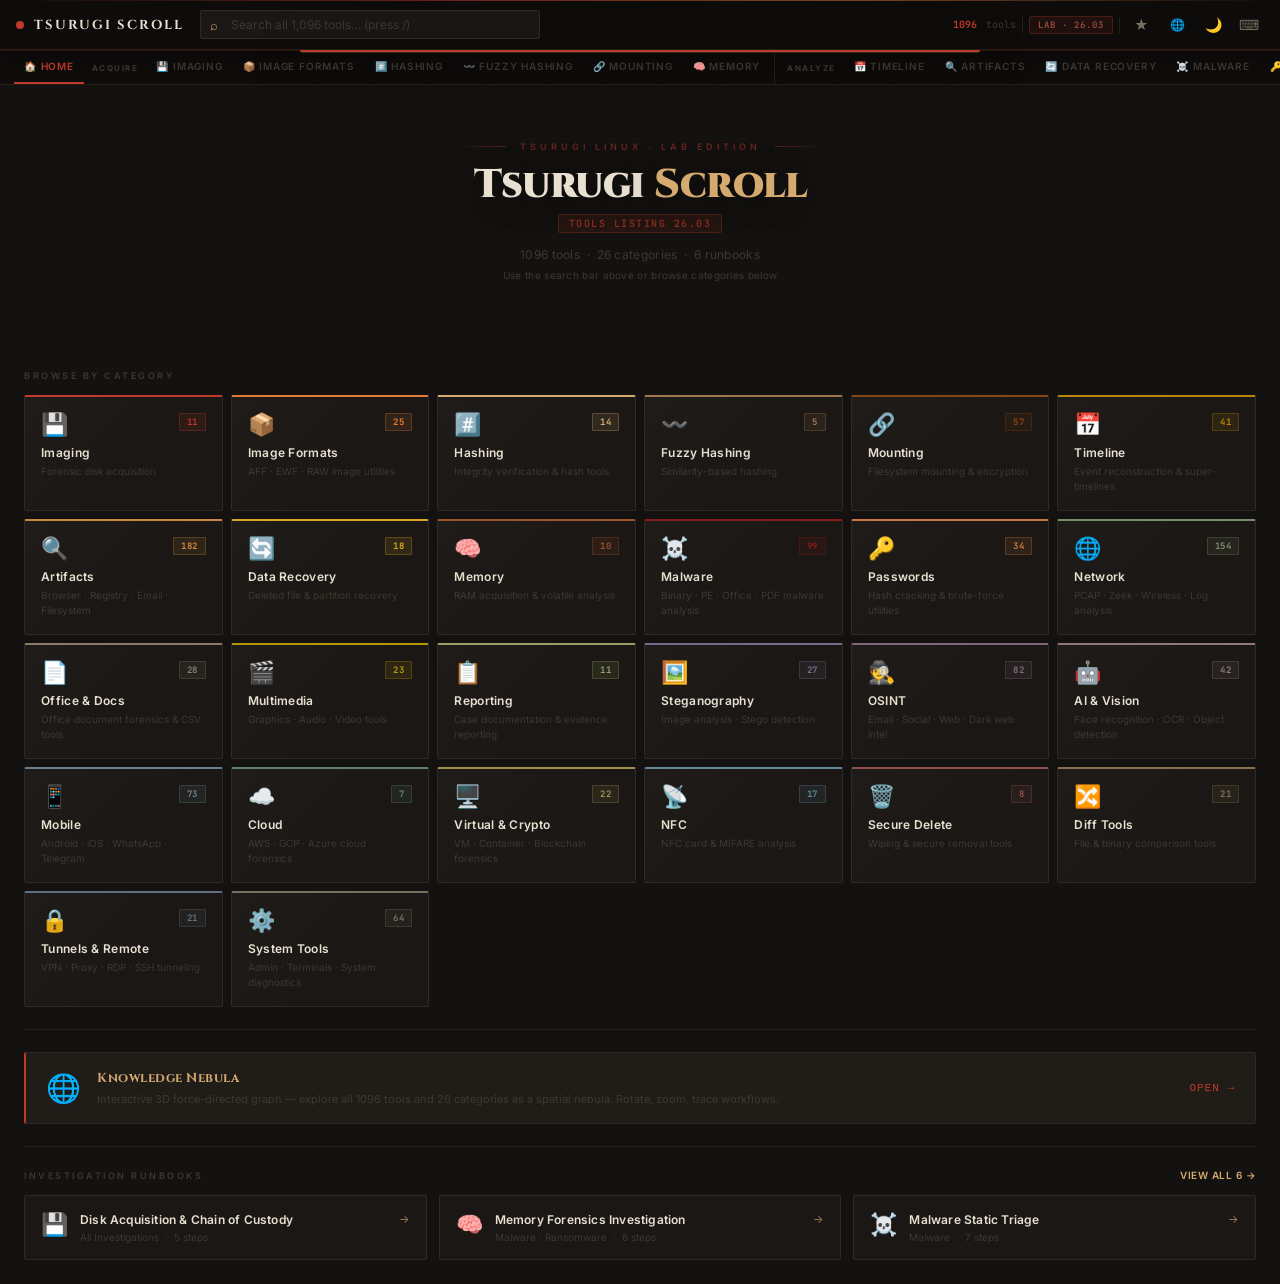
==== commit 1418591b: "Merge Tools Listing 26.03 additions" ====
--- a/index.html
+++ b/index.html
@@ -6,7 +6,7 @@
 <title>Tsurugi Scroll — DFIR · Malware · Threat Hunting</title>
 <!-- OG / Social -->
 <meta property="og:title" content="Tsurugi Scroll — DFIR Tool Reference">
-<meta property="og:description" content="1,156 tools from Tsurugi Linux LAB 2024.1 — interactive, searchable, filterable DFIR reference map.">
+<meta property="og:description" content="1,096 tools from Tsurugi Linux LAB 26.03 — interactive, searchable, filterable DFIR reference map.">
 <meta property="og:type" content="website">
 <meta name="twitter:card" content="summary">
 <meta name="theme-color" content="#0e0c0b">
@@ -334,14 +334,14 @@
   <!-- Global persistent search -->
   <div id="topbar-search-wrap">
     <span class="icon">⌕</span>
-    <input id="topbar-search" placeholder="Search all 1,156 tools… (press /)" autocomplete="off" spellcheck="false">
+    <input id="topbar-search" placeholder="Search all 1,096 tools… (press /)" autocomplete="off" spellcheck="false">
     <span id="ts-results-badge"></span>
     <button id="ts-clear" title="Clear search">✕</button>
   </div>
   <div class="topbar-right">
     <span class="stat-pill" id="stat-display"><b id="stat-tools" style="color:var(--accent)">—</b>&nbsp;tools</span>
     <div class="topbar-sep"></div>
-    <span id="version-badge">LAB · 2024.1</span>
+    <span id="version-badge">LAB · 26.03</span>
     <div class="topbar-sep"></div>
     <button class="tb-btn" id="bm-toggle" title="Bookmarks &amp; Recent (B)">
       ★<span class="bm-badge" id="bm-count" style="display:none">0</span>
@@ -454,7 +454,7 @@
 'Image Formats':['AFF','EWF','RAW'],
 'Mounting':['Filesystem','BitLocker','Cloud Storage','Shadow Copy','Virtual Disk'],
 'Timeline':['Plaso','Timesketch / TSK'],
-'Artifacts':['Apple / Mac','Browser','Email','APFS','BTRFS','FAT','HFS','NTFS','XFS','ZFS','Files','Google Takeout','Jump Lists','Metadata','Office Docs','P2P','Prefetch','Registry','Recycle Bin','Windows Logs'],
+'Artifacts':['Apple / Mac','Boot Code','Browser','Email','APFS','BTRFS','FAT','HFS','NTFS','XFS','ZFS','Files','Google Takeout','Jump Lists','Metadata','Office Docs','P2P','Prefetch','Registry','Recycle Bin','Windows Logs'],
 'Malware':['PE / ReadPE','Binary / Radare2','Debugger','Decoder','Flash','JavaScript','Network','Office Malware','PDF','Sandbox','AV / Scanner','XOR / Encoding','Other'],
 'Passwords':['Offline','Online','Wordlists','Misc'],
 'Office & Docs':['CSV','Apps'],
@@ -533,7 +533,7 @@
 {n:'QuickHash',t:'GUI',p:'File and disk hashing',s:'Compute multiple hashes for disk images or directories visually.',c:'Hashing',sub:'',ev:['Disk Image','Log Files','Memory Dump'],oss:true},
 {n:'rahash2',t:'CLI',p:'Hashing from radare2 suite',s:'Compute file hashes as part of reverse-engineering workflows.',c:'Hashing',sub:'',ev:['Disk Image','Log Files','Memory Dump'],oss:true},
 {n:'search-that-hash',t:'CLI',p:'Search hash databases',s:'Query multiple hash databases for password recovery or OSINT.',c:'Hashing',sub:'',ev:['Disk Image','Log Files','Memory Dump'],oss:true},
-{n:'sha1sum / sha256sum / sha512sum',t:'CLI',p:'Compute SHA hashes',s:'Standard tool for verifying integrity of files post-transfer.',c:'Hashing',sub:'',ev:['Disk Image','Log Files','Memory Dump'],oss:true},
+{n:'sha1sum / sha224sum / sha256sum / sha384sum / sha512sum',t:'CLI',p:'Compute SHA hashes',s:'Standard tool for verifying integrity of files post-transfer.',c:'Hashing',sub:'',ev:['Disk Image','Log Files','Memory Dump'],oss:true},
 {n:'simhash',t:'CLI',p:'Compute similarity hashes',s:'Detect near-duplicate files or documents in large data sets.',c:'Hashing',sub:'',ev:['Disk Image','Log Files','Memory Dump'],oss:true},
 {n:'hashdeep / md5deep / sha1deep / sha256deep',t:'CLI',p:'Recursive hashing',s:'Generate recursive hashes of directories for mass integrity checks.',c:'Fuzzy Hashing',sub:'',ev:['Disk Image','Memory Dump'],oss:true},
 {n:'ssdeep',t:'CLI',p:'Fuzzy hashing',s:'Compare files based on similarity to detect related malware samples.',c:'Fuzzy Hashing',sub:'',ev:['Disk Image','Memory Dump'],oss:true},
@@ -641,7 +641,7 @@
 {n:'automactc',t:'CLI',p:'Parse auto-start items on macOS',s:'Investigate persistence mechanisms on a macOS host.',c:'Artifacts',sub:'Apple / Mac',ev:['Disk Image'],oss:true},
 {n:'ds_store',t:'CLI',p:'Extract .DS_Store metadata',s:'Determine folder access patterns and user activity.',c:'Artifacts',sub:'Apple / Mac',ev:['Disk Image'],oss:true},
 {n:'plistutil',t:'CLI',p:'Parse/edit plist files',s:'Analyze macOS application settings and configurations.',c:'Artifacts',sub:'Apple / Mac',ev:['Disk Image'],oss:true},
-{n:'UEFITool',t:'GUI/CLI',p:'Analyze and extract UEFI firmware',s:'Investigate firmware rootkits or tampering.',c:'Artifacts',sub:'Apple / Mac',ev:['Disk Image'],oss:true},
+{n:'UEFITool',t:'GUI/CLI',p:'Analyze and extract UEFI firmware',s:'Investigate firmware rootkits or tampering.',c:'Artifacts',sub:'Boot Code',ev:['Disk Image'],oss:true},
 {n:'galleta',t:'CLI',p:'Extract browser cookies',s:'Investigate web sessions and activity of suspect accounts.',c:'Artifacts',sub:'Browser',ev:['Browser Artifacts'],oss:true},
 {n:'hstsparser',t:'CLI',p:'Parse HSTS headers',s:'Detect security policy bypass or misconfigurations.',c:'Artifacts',sub:'Browser',ev:['Browser Artifacts'],oss:true},
 {n:'pasco',t:'CLI',p:'Extract saved browser passwords',s:'Recover credentials during a compromise investigation.',c:'Artifacts',sub:'Browser',ev:['Browser Artifacts'],oss:true},
@@ -1046,6 +1046,542 @@
 {n:'Recoll',t:'GUI',p:'Desktop full-text search and indexing',s:'Index a corpus of exported evidence (PDFs, docs); quickly pull supporting documents and snippets to cite in a report.',c:'Reporting',sub:'',ev:[],oss:true},
 {n:'Zim Desktop Wiki',t:'GUI',p:'Local wiki for note organization and report drafting',s:'Build a case wiki with pages for timeline, IOC lists, evidence exhibits and then export pages for formal reporting.',c:'Reporting',sub:'',ev:[],oss:true},
 {n:'Geany',t:'GUI',p:'Lightweight code/text editor with project support',s:'Edit and maintain report templates, paste command outputs, or annotate scripts used during analysis.',c:'Reporting',sub:'',ev:[],oss:true},
+// ── Tools Listing 26.03 additions (names from tsurugi-linux.org; purposes hand-written, scenarios empty) ──
+{n:'UEFIPatch',t:'CLI',p:'Apply patches to UEFI firmware images',s:'',c:'Artifacts',sub:'Boot Code',ev:['Disk Image'],oss:true},
+{n:'UEFIReplace',t:'CLI',p:'Replace modules inside UEFI firmware images',s:'',c:'Artifacts',sub:'Boot Code',ev:['Disk Image'],oss:true},
+{n:'mha-decode',t:'CLI',p:'MHonArc: decode MIME message bodies',s:'',c:'Artifacts',sub:'Email',ev:['Email'],oss:true},
+{n:'mha-dbedit',t:'CLI',p:'MHonArc: edit the archive database',s:'',c:'Artifacts',sub:'Email',ev:['Email'],oss:true},
+{n:'mha-dbrecover',t:'CLI',p:'MHonArc: rebuild a damaged archive database',s:'',c:'Artifacts',sub:'Email',ev:['Email'],oss:true},
+{n:'pst2dii',t:'CLI',p:'Convert PST mailboxes to DII load files',s:'',c:'Artifacts',sub:'Email',ev:['Email'],oss:true},
+{n:'pst2ldif',t:'CLI',p:'Convert PST contacts to LDIF',s:'',c:'Artifacts',sub:'Email',ev:['Email'],oss:true},
+{n:'apfs-dump-quick',t:'CLI',p:'Fast APFS volume structure dump',s:'',c:'Artifacts',sub:'APFS',ev:['Disk Image'],oss:true},
+{n:'btrfs-convert',t:'CLI',p:'Convert ext2/3/4 filesystems to Btrfs',s:'',c:'Artifacts',sub:'BTRFS',ev:['Disk Image'],oss:true},
+{n:'btrfs-find-root',t:'CLI',p:'Locate usable tree roots on damaged Btrfs volumes',s:'',c:'Artifacts',sub:'BTRFS',ev:['Disk Image'],oss:true},
+{n:'btrfs-image',t:'CLI',p:'Create metadata images of Btrfs filesystems',s:'',c:'Artifacts',sub:'BTRFS',ev:['Disk Image'],oss:true},
+{n:'btrfs-map-logical',t:'CLI',p:'Map Btrfs logical addresses to physical',s:'',c:'Artifacts',sub:'BTRFS',ev:['Disk Image'],oss:true},
+{n:'select-super',t:'CLI',p:'Select a backup Btrfs superblock for recovery',s:'',c:'Artifacts',sub:'BTRFS',ev:['Disk Image'],oss:true},
+{n:'btrfstune',t:'CLI',p:'Tune Btrfs filesystem features offline',s:'',c:'Artifacts',sub:'BTRFS',ev:['Disk Image'],oss:true},
+{n:'fatresize',t:'CLI',p:'Resize FAT filesystems',s:'',c:'Artifacts',sub:'FAT',ev:['Disk Image'],oss:true},
+{n:'xfs_copy',t:'CLI',p:'Copy an XFS filesystem to one or more targets',s:'',c:'Artifacts',sub:'XFS',ev:['Disk Image'],oss:true},
+{n:'xfsdump',t:'CLI',p:'Back up XFS filesystem contents',s:'',c:'Artifacts',sub:'XFS',ev:['Disk Image'],oss:true},
+{n:'xfs_freeze',t:'CLI',p:'Suspend and resume writes to an XFS filesystem',s:'',c:'Artifacts',sub:'XFS',ev:['Disk Image'],oss:true},
+{n:'xfs_growfs',t:'CLI',p:'Expand a mounted XFS filesystem',s:'',c:'Artifacts',sub:'XFS',ev:['Disk Image'],oss:true},
+{n:'xfsinvutil',t:'CLI',p:'Prune xfsdump inventory entries',s:'',c:'Artifacts',sub:'XFS',ev:['Disk Image'],oss:true},
+{n:'xfs_ncheck',t:'CLI',p:'Map inode numbers to pathnames',s:'',c:'Artifacts',sub:'XFS',ev:['Disk Image'],oss:true},
+{n:'xfs_rtcp',t:'CLI',p:'Copy files to the XFS real-time section',s:'',c:'Artifacts',sub:'XFS',ev:['Disk Image'],oss:true},
+{n:'xfs_scrub_all',t:'CLI',p:'Online scrub of all mounted XFS filesystems',s:'',c:'Artifacts',sub:'XFS',ev:['Disk Image'],oss:true},
+{n:'xfs_bmap',t:'CLI',p:'Show a file block map',s:'',c:'Artifacts',sub:'XFS',ev:['Disk Image'],oss:true},
+{n:'xfs_estimate',t:'CLI',p:'Estimate space needed by an XFS filesystem',s:'',c:'Artifacts',sub:'XFS',ev:['Disk Image'],oss:true},
+{n:'xfs_fsr',t:'CLI',p:'Defragment XFS filesystems',s:'',c:'Artifacts',sub:'XFS',ev:['Disk Image'],oss:true},
+{n:'xfs_io',t:'CLI',p:'Debug XFS filesystem I/O paths',s:'',c:'Artifacts',sub:'XFS',ev:['Disk Image'],oss:true},
+{n:'xfs_mdrestore',t:'CLI',p:'Restore an XFS metadump to an image',s:'',c:'Artifacts',sub:'XFS',ev:['Disk Image'],oss:true},
+{n:'xfs_mkfile',t:'CLI',p:'Create preallocated XFS files',s:'',c:'Artifacts',sub:'XFS',ev:['Disk Image'],oss:true},
+{n:'xfs_quota',t:'CLI',p:'Manage XFS quotas',s:'',c:'Artifacts',sub:'XFS',ev:['Disk Image'],oss:true},
+{n:'xfs_scrub',t:'CLI',p:'Online check and repair of XFS',s:'',c:'Artifacts',sub:'XFS',ev:['Disk Image'],oss:true},
+{n:'xfs_spaceman',t:'CLI',p:'Administer XFS free space',s:'',c:'Artifacts',sub:'XFS',ev:['Disk Image'],oss:true},
+{n:'arcstat',t:'CLI',p:'ZFS ARC cache hit statistics',s:'',c:'Artifacts',sub:'ZFS',ev:['Disk Image'],oss:true},
+{n:'dbufstat',t:'CLI',p:'ZFS dbuf cache statistics',s:'',c:'Artifacts',sub:'ZFS',ev:['Disk Image'],oss:true},
+{n:'zed',t:'CLI',p:'ZFS event daemon',s:'',c:'Artifacts',sub:'ZFS',ev:['Disk Image'],oss:true},
+{n:'zhack',t:'CLI',p:'Low-level ZFS pool inspection and repair',s:'',c:'Artifacts',sub:'ZFS',ev:['Disk Image'],oss:true},
+{n:'ztreamdump',t:'CLI',p:'Dump the contents of ZFS send streams',s:'',c:'Artifacts',sub:'ZFS',ev:['Disk Image'],oss:true},
+{n:'zvol_wait',t:'CLI',p:'Wait for ZFS volume device links to appear',s:'',c:'Artifacts',sub:'ZFS',ev:['Disk Image'],oss:true},
+{n:'cacador',t:'CLI',p:'Extract IOCs from text documents and reports',s:'',c:'Artifacts',sub:'Files',ev:['Disk Image'],oss:true},
+{n:'fidentify',t:'CLI',p:'File type identification',s:'',c:'Artifacts',sub:'Files',ev:['Disk Image'],oss:true},
+{n:'hexbin',t:'CLI',p:'Hex and binary conversion utility',s:'',c:'Artifacts',sub:'Files',ev:['Disk Image'],oss:true},
+{n:'macsave',t:'CLI',p:'Save Macintosh files from MacBinary streams',s:'',c:'Artifacts',sub:'Files',ev:['Disk Image'],oss:true},
+{n:'macstream',t:'CLI',p:'Convert Macintosh files to a MacBinary stream',s:'',c:'Artifacts',sub:'Files',ev:['Disk Image'],oss:true},
+{n:'macunpack',t:'CLI',p:'Unpack Macintosh archive formats',s:'',c:'Artifacts',sub:'Files',ev:['Disk Image'],oss:true},
+{n:'msort',t:'CLI',p:'Sort files with complex multi-key rules',s:'',c:'Artifacts',sub:'Files',ev:['Disk Image'],oss:true},
+{n:'sort',t:'CLI',p:'Sort lines of text files',s:'',c:'Artifacts',sub:'Files',ev:['Disk Image'],oss:true},
+{n:'sqlitebiter',t:'CLI',p:'Convert CSV, Excel and JSON data to SQLite',s:'',c:'Artifacts',sub:'Files',ev:['Disk Image'],oss:true},
+{n:'uniq',t:'CLI',p:'Report or omit repeated lines',s:'',c:'Artifacts',sub:'Files',ev:['Disk Image'],oss:true},
+{n:'findwild',t:'CLI',p:'',s:'',c:'Artifacts',sub:'Files',ev:['Disk Image'],oss:true},
+{n:'seqparser',t:'CLI',p:'',s:'',c:'Artifacts',sub:'Files',ev:['Disk Image'],oss:true},
+{n:'google-photos-takeout-helper',t:'CLI',p:'Fix metadata in Google Photos Takeout exports',s:'',c:'Artifacts',sub:'Google Takeout',ev:['Disk Image'],oss:true},
+{n:'Location History Visualizer',t:'Web/GUI',p:'Visualize Google location history on a map',s:'',c:'Artifacts',sub:'Google Takeout',ev:['Disk Image'],oss:true},
+{n:'wordview',t:'CLI',p:'View and extract text from Word files',s:'',c:'Artifacts',sub:'Office Docs',ev:['Office Documents'],oss:true},
+{n:'magneticod',t:'CLI',p:'Crawl the DHT to collect torrent metadata',s:'',c:'Artifacts',sub:'P2P',ev:['Disk Image'],oss:true},
+{n:'magneticow',t:'CLI',p:'Web UI to search torrents collected by magneticod',s:'',c:'Artifacts',sub:'P2P',ev:['Disk Image'],oss:true},
+{n:'amule-emc',t:'CLI',p:'',s:'',c:'Artifacts',sub:'P2P',ev:['Disk Image'],oss:true},
+{n:'bittorrent-forensics',t:'CLI',p:'',s:'',c:'Artifacts',sub:'P2P',ev:['Disk Image'],oss:true},
+{n:'regpatch',t:'CLI',p:'Apply patches to registry hives',s:'',c:'Artifacts',sub:'Registry',ev:['Registry Hive'],oss:true},
+{n:'regshell',t:'CLI',p:'Interactive registry hive shell',s:'',c:'Artifacts',sub:'Registry',ev:['Registry Hive'],oss:true},
+{n:'regtree.pl',t:'CLI',p:'Print the registry key tree of a hive',s:'',c:'Artifacts',sub:'Registry',ev:['Registry Hive'],oss:true},
+{n:'reg_compname',t:'CLI',p:'Computer name',s:'',c:'Artifacts',sub:'Registry',ev:['Registry Hive'],oss:true},
+{n:'reg_filedialogmru',t:'CLI',p:'Open/Save dialog MRU lists',s:'',c:'Artifacts',sub:'Registry',ev:['Registry Hive'],oss:true},
+{n:'reg_lastloggedon',t:'CLI',p:'Last logged-on user',s:'',c:'Artifacts',sub:'Registry',ev:['Registry Hive'],oss:true},
+{n:'reg_mndmru',t:'CLI',p:'Map Network Drive MRU',s:'',c:'Artifacts',sub:'Registry',ev:['Registry Hive'],oss:true},
+{n:'reg_portproxy',t:'CLI',p:'Port proxy rules (netsh portproxy)',s:'',c:'Artifacts',sub:'Registry',ev:['Registry Hive'],oss:true},
+{n:'reg_rdphint',t:'CLI',p:'RDP connection hints',s:'',c:'Artifacts',sub:'Registry',ev:['Registry Hive'],oss:true},
+{n:'reg_recentdocs',t:'CLI',p:'RecentDocs activity',s:'',c:'Artifacts',sub:'Registry',ev:['Registry Hive'],oss:true},
+{n:'reg_regtime',t:'CLI',p:'Registry key last-write times',s:'',c:'Artifacts',sub:'Registry',ev:['Registry Hive'],oss:true},
+{n:'reg_run',t:'CLI',p:'Autorun (Run/RunOnce) keys',s:'',c:'Artifacts',sub:'Registry',ev:['Registry Hive'],oss:true},
+{n:'reg_runmru',t:'CLI',p:'Run dialog MRU',s:'',c:'Artifacts',sub:'Registry',ev:['Registry Hive'],oss:true},
+{n:'reg_services',t:'CLI',p:'Installed services',s:'',c:'Artifacts',sub:'Registry',ev:['Registry Hive'],oss:true},
+{n:'reg_srum',t:'CLI',p:'SRUM resource usage records',s:'',c:'Artifacts',sub:'Registry',ev:['Registry Hive'],oss:true},
+{n:'reg_sysinternals',t:'CLI',p:'Sysinternals tool EULA keys (execution evidence)',s:'',c:'Artifacts',sub:'Registry',ev:['Registry Hive'],oss:true},
+{n:'reg_timezone',t:'CLI',p:'Time zone settings',s:'',c:'Artifacts',sub:'Registry',ev:['Registry Hive'],oss:true},
+{n:'reg_typedurls',t:'CLI',p:'Typed URLs',s:'',c:'Artifacts',sub:'Registry',ev:['Registry Hive'],oss:true},
+{n:'reg_uninstall',t:'CLI',p:'Installed software (Uninstall keys)',s:'',c:'Artifacts',sub:'Registry',ev:['Registry Hive'],oss:true},
+{n:'reg_userassist',t:'CLI',p:'UserAssist program execution',s:'',c:'Artifacts',sub:'Registry',ev:['Registry Hive'],oss:true},
+{n:'reg_version',t:'CLI',p:'Windows version information',s:'',c:'Artifacts',sub:'Registry',ev:['Registry Hive'],oss:true},
+{n:'regrip.py',t:'CLI',p:'Python runner for registry parsing plugins',s:'',c:'Artifacts',sub:'Registry',ev:['Registry Hive'],oss:true},
+{n:'yarp-print',t:'CLI',p:'Print registry hive keys and values via yarp',s:'',c:'Artifacts',sub:'Registry',ev:['Registry Hive'],oss:true},
+{n:'rifiuti-vista',t:'CLI',p:'Parse $Recycle.Bin $I records (Vista and later)',s:'',c:'Artifacts',sub:'Recycle Bin',ev:['Disk Image'],oss:true},
+{n:'evtexport',t:'CLI',p:'Export legacy EVT event logs',s:'',c:'Artifacts',sub:'Windows Logs',ev:['Log Files'],oss:true},
+{n:'evtinfo',t:'CLI',p:'Show EVT log metadata',s:'',c:'Artifacts',sub:'Windows Logs',ev:['Log Files'],oss:true},
+{n:'grokevt-addlog',t:'CLI',p:'GrokEVT: register an event log file',s:'',c:'Artifacts',sub:'Windows Logs',ev:['Log Files'],oss:true},
+{n:'grokevt-builddb',t:'CLI',p:'GrokEVT: build the message database from DLLs',s:'',c:'Artifacts',sub:'Windows Logs',ev:['Log Files'],oss:true},
+{n:'grokevt-dumpmsgs',t:'CLI',p:'GrokEVT: dump event message strings',s:'',c:'Artifacts',sub:'Windows Logs',ev:['Log Files'],oss:true},
+{n:'grokevt-findlogs',t:'CLI',p:'GrokEVT: locate .evt logs on a volume',s:'',c:'Artifacts',sub:'Windows Logs',ev:['Log Files'],oss:true},
+{n:'grokevt-parselog',t:'CLI',p:'GrokEVT: parse Windows event logs',s:'',c:'Artifacts',sub:'Windows Logs',ev:['Log Files'],oss:true},
+{n:'grokevt-ripdll',t:'CLI',p:'GrokEVT: extract message resources from DLLs',s:'',c:'Artifacts',sub:'Windows Logs',ev:['Log Files'],oss:true},
+{n:'zircolite_legacy',t:'CLI',p:'Legacy build of the Zircolite EVTX detection engine',s:'',c:'Artifacts',sub:'Windows Logs',ev:['Log Files'],oss:true},
+{n:'myrescue-bitmap2ppm',t:'CLI',p:'Convert a myrescue bitmap to a PPM image',s:'',c:'Data Recovery',sub:'',ev:['Disk Image'],oss:true},
+{n:'myrescue-stat',t:'CLI',p:'Report myrescue recovery statistics',s:'',c:'Data Recovery',sub:'',ev:['Disk Image'],oss:true},
+{n:'recoverjpeg',t:'CLI',p:'Carve JPEG files from raw data',s:'',c:'Data Recovery',sub:'',ev:['Disk Image'],oss:true},
+{n:'recovery.py',t:'CLI',p:'',s:'',c:'Data Recovery',sub:'',ev:['Disk Image'],oss:true},
+{n:'vshot',t:'CLI',p:'',s:'',c:'Memory',sub:'',ev:['Memory Dump'],oss:true},
+{n:'pedis',t:'CLI',p:'Disassemble PE sections and functions',s:'',c:'Malware',sub:'PE / ReadPE',ev:['Disk Image','Memory Dump'],oss:true},
+{n:'rva2ofs',t:'CLI',p:'Convert RVAs to file offsets in PE files',s:'',c:'Malware',sub:'PE / ReadPE',ev:['Disk Image','Memory Dump'],oss:true},
+{n:'r2agent',t:'CLI',p:'Share radare2 sessions over HTTP',s:'',c:'Malware',sub:'Binary / Radare2',ev:['Disk Image','Memory Dump'],oss:true},
+{n:'r2pm',t:'CLI',p:'Radare2 package manager',s:'',c:'Malware',sub:'Binary / Radare2',ev:['Disk Image','Memory Dump'],oss:true},
+{n:'rafind2',t:'CLI',p:'Search byte patterns in files',s:'',c:'Malware',sub:'Binary / Radare2',ev:['Disk Image','Memory Dump'],oss:true},
+{n:'ragg2',t:'CLI',p:'Build small binaries and shellcode',s:'',c:'Malware',sub:'Binary / Radare2',ev:['Disk Image','Memory Dump'],oss:true},
+{n:'rarun2',t:'CLI',p:'Run programs in a controlled environment',s:'',c:'Malware',sub:'Binary / Radare2',ev:['Disk Image','Memory Dump'],oss:true},
+{n:'rasm2',t:'CLI',p:'Assemble and disassemble code',s:'',c:'Malware',sub:'Binary / Radare2',ev:['Disk Image','Memory Dump'],oss:true},
+{n:'rax2',t:'CLI',p:'Convert numbers between bases and formats',s:'',c:'Malware',sub:'Binary / Radare2',ev:['Disk Image','Memory Dump'],oss:true},
+{n:'Bless Hex Editor',t:'GUI',p:'Graphical hex editor',s:'',c:'Malware',sub:'Binary / Radare2',ev:['Disk Image','Memory Dump'],oss:true},
+{n:'cstool',t:'CLI',p:'Capstone disassembler command line',s:'',c:'Malware',sub:'Binary / Radare2',ev:['Disk Image','Memory Dump'],oss:true},
+{n:'dwarfdump',t:'CLI',p:'Dump DWARF debug information',s:'',c:'Malware',sub:'Binary / Radare2',ev:['Disk Image','Memory Dump'],oss:true},
+{n:'strace-log-merge',t:'CLI',p:'Merge multi-process strace logs',s:'',c:'Malware',sub:'Binary / Radare2',ev:['Disk Image','Memory Dump'],oss:true},
+{n:'XELFViewer',t:'GUI',p:'ELF headers and sections viewer',s:'',c:'Malware',sub:'Binary / Radare2',ev:['Disk Image','Memory Dump'],oss:true},
+{n:'heaptrace',t:'CLI',p:'Trace and visualize glibc heap operations',s:'',c:'Malware',sub:'Debugger',ev:['Disk Image','Memory Dump'],oss:true},
+{n:'rhino',t:'CLI',p:'Mozilla Rhino JavaScript engine shell',s:'',c:'Malware',sub:'JavaScript',ev:['Disk Image','Memory Dump'],oss:true},
+{n:'rhino-debugger',t:'CLI',p:'Rhino JavaScript debugger',s:'',c:'Malware',sub:'JavaScript',ev:['Disk Image','Memory Dump'],oss:true},
+{n:'rhino-jsc',t:'CLI',p:'Compile JavaScript to Java classes',s:'',c:'Malware',sub:'JavaScript',ev:['Disk Image','Memory Dump'],oss:true},
+{n:'swfmill',t:'CLI',p:'Convert SWF to and from XML, build SWF files',s:'',c:'Malware',sub:'Flash',ev:['Disk Image','Memory Dump'],oss:true},
+{n:'hfinger',t:'CLI',p:'Fingerprint HTTP requests in captures',s:'',c:'Malware',sub:'Network',ev:['Disk Image','Memory Dump'],oss:true},
+{n:'ezhexviewer',t:'GUI',p:'Simple hex viewer for document streams',s:'',c:'Malware',sub:'Office Malware',ev:['Disk Image','Memory Dump'],oss:true},
+{n:'ftguess',t:'CLI',p:'Identify Office/OLE file types',s:'',c:'Malware',sub:'Office Malware',ev:['Disk Image','Memory Dump'],oss:true},
+{n:'msodde',t:'CLI',p:'Detect DDE links in Office and RTF files',s:'',c:'Malware',sub:'Office Malware',ev:['Disk Image','Memory Dump'],oss:true},
+{n:'olebrowse',t:'GUI',p:'Browse OLE file streams in a GUI',s:'',c:'Malware',sub:'Office Malware',ev:['Disk Image','Memory Dump'],oss:true},
+{n:'oledir',t:'CLI',p:'List OLE directory entries, including orphans',s:'',c:'Malware',sub:'Office Malware',ev:['Disk Image','Memory Dump'],oss:true},
+{n:'olefile',t:'CLI',p:'Read and inspect OLE2 structured storage',s:'',c:'Malware',sub:'Office Malware',ev:['Disk Image','Memory Dump'],oss:true},
+{n:'olemap',t:'CLI',p:'Map OLE sectors and layout',s:'',c:'Malware',sub:'Office Malware',ev:['Disk Image','Memory Dump'],oss:true},
+{n:'oleobj',t:'CLI',p:'Extract embedded objects from OLE files',s:'',c:'Malware',sub:'Office Malware',ev:['Disk Image','Memory Dump'],oss:true},
+{n:'oletimes',t:'CLI',p:'Show OLE creation and modification times',s:'',c:'Malware',sub:'Office Malware',ev:['Disk Image','Memory Dump'],oss:true},
+{n:'pyxswf',t:'CLI',p:'Detect and extract Flash objects in documents',s:'',c:'Malware',sub:'Office Malware',ev:['Disk Image','Memory Dump'],oss:true},
+{n:'rtfobj',t:'CLI',p:'Extract OLE objects embedded in RTF',s:'',c:'Malware',sub:'Office Malware',ev:['Disk Image','Memory Dump'],oss:true},
+{n:'unrtf',t:'CLI',p:'Convert RTF to text or HTML',s:'',c:'Malware',sub:'Office Malware',ev:['Disk Image','Memory Dump'],oss:true},
+{n:'vba_extract',t:'CLI',p:'Extract the raw VBA project from Office files',s:'',c:'Malware',sub:'Office Malware',ev:['Disk Image','Memory Dump'],oss:true},
+{n:'pdf2dsc',t:'CLI',p:'Create a PostScript DSC structure from a PDF',s:'',c:'Malware',sub:'PDF',ev:['Disk Image','Memory Dump'],oss:true},
+{n:'pdf2ps',t:'CLI',p:'Convert PDF to PostScript',s:'',c:'Malware',sub:'PDF',ev:['Disk Image','Memory Dump'],oss:true},
+{n:'pdfattach',t:'CLI',p:'Attach files to a PDF',s:'',c:'Malware',sub:'PDF',ev:['Disk Image','Memory Dump'],oss:true},
+{n:'pdfdetach',t:'CLI',p:'List and extract PDF attachments',s:'',c:'Malware',sub:'PDF',ev:['Disk Image','Memory Dump'],oss:true},
+{n:'pdffonts',t:'CLI',p:'List fonts used in a PDF',s:'',c:'Malware',sub:'PDF',ev:['Disk Image','Memory Dump'],oss:true},
+{n:'pdfgrep',t:'CLI',p:'Search text inside PDFs',s:'',c:'Malware',sub:'PDF',ev:['Disk Image','Memory Dump'],oss:true},
+{n:'pdfimages',t:'CLI',p:'Extract images from a PDF',s:'',c:'Malware',sub:'PDF',ev:['Disk Image','Memory Dump'],oss:true},
+{n:'pdfroff',t:'CLI',p:'Typeset documents to PDF with groff',s:'',c:'Malware',sub:'PDF',ev:['Disk Image','Memory Dump'],oss:true},
+{n:'pdfseparate',t:'CLI',p:'Split a PDF into single pages',s:'',c:'Malware',sub:'PDF',ev:['Disk Image','Memory Dump'],oss:true},
+{n:'pdfsig',t:'CLI',p:'Verify digital signatures in PDFs',s:'',c:'Malware',sub:'PDF',ev:['Disk Image','Memory Dump'],oss:true},
+{n:'pdftocairo',t:'CLI',p:'Render PDF to PNG, SVG or PS via Cairo',s:'',c:'Malware',sub:'PDF',ev:['Disk Image','Memory Dump'],oss:true},
+{n:'pdftohtml',t:'CLI',p:'Convert PDF to HTML',s:'',c:'Malware',sub:'PDF',ev:['Disk Image','Memory Dump'],oss:true},
+{n:'pdftoppm',t:'CLI',p:'Render PDF pages to PPM/PNG images',s:'',c:'Malware',sub:'PDF',ev:['Disk Image','Memory Dump'],oss:true},
+{n:'pdftops',t:'CLI',p:'Convert PDF to PostScript',s:'',c:'Malware',sub:'PDF',ev:['Disk Image','Memory Dump'],oss:true},
+{n:'pdftotext',t:'CLI',p:'Extract text from a PDF',s:'',c:'Malware',sub:'PDF',ev:['Disk Image','Memory Dump'],oss:true},
+{n:'pdfunite',t:'CLI',p:'Merge multiple PDFs',s:'',c:'Malware',sub:'PDF',ev:['Disk Image','Memory Dump'],oss:true},
+{n:'Firejail Configuration Wizard',t:'GUI',p:'Create Firejail profiles through a GUI',s:'',c:'Malware',sub:'Sandbox',ev:['Disk Image','Memory Dump'],oss:true},
+{n:'firetools',t:'GUI',p:'GUI launcher and monitor for Firejail sandboxes',s:'',c:'Malware',sub:'Sandbox',ev:['Disk Image','Memory Dump'],oss:true},
+{n:'chkrootkit',t:'CLI',p:'Local rootkit detection scanner',s:'',c:'Malware',sub:'AV / Scanner',ev:['Disk Image','Memory Dump'],oss:true},
+{n:'fenrir',t:'CLI',p:'Simple bash IOC scanner',s:'',c:'Malware',sub:'AV / Scanner',ev:['Disk Image','Memory Dump'],oss:true},
+{n:'hypernode-mwscan',t:'CLI',p:'Scan web roots for malware',s:'',c:'Malware',sub:'AV / Scanner',ev:['Disk Image','Memory Dump'],oss:true},
+{n:'Lynis auditing tool',t:'CLI',p:'Security auditing and hardening scanner',s:'',c:'Malware',sub:'AV / Scanner',ev:['Disk Image','Memory Dump'],oss:true},
+{n:'mwscan',t:'CLI',p:'Scan web roots for malware patterns',s:'',c:'Malware',sub:'AV / Scanner',ev:['Disk Image','Memory Dump'],oss:true},
+{n:'vtscan',t:'CLI',p:'Scan files against VirusTotal',s:'',c:'Malware',sub:'AV / Scanner',ev:['Disk Image','Memory Dump'],oss:true},
+{n:'vtTool',t:'CLI',p:'VirusTotal lookup helper',s:'',c:'Malware',sub:'AV / Scanner',ev:['Disk Image','Memory Dump'],oss:true},
+{n:'xor_encrypt_file',t:'CLI',p:'XOR-encrypt or decrypt a file with a key',s:'',c:'Malware',sub:'XOR / Encoding',ev:['Disk Image','Memory Dump'],oss:true},
+{n:'xortool-xor',t:'CLI',p:'XOR files or strings with a key (xortool helper)',s:'',c:'Malware',sub:'XOR / Encoding',ev:['Disk Image','Memory Dump'],oss:true},
+{n:'upx_dec',t:'CLI',p:'Decompress UPX-packed executables',s:'',c:'Malware',sub:'Other',ev:['Disk Image','Memory Dump'],oss:true},
+{n:'filecompare',t:'CLI',p:'File comparison utility',s:'',c:'Malware',sub:'Other',ev:['Disk Image','Memory Dump'],oss:true},
+{n:'colorize',t:'CLI',p:'',s:'',c:'Malware',sub:'Other',ev:['Disk Image','Memory Dump'],oss:true},
+{n:'Android-PIN-Bruteforce',t:'CLI',p:'Brute-force an Android lock PIN over USB',s:'',c:'Passwords',sub:'Offline',ev:['Memory Dump','Registry Hive'],oss:true},
+{n:'bruteforce-salted-openssl',t:'CLI',p:'Brute-force OpenSSL salted encrypted files',s:'',c:'Passwords',sub:'Offline',ev:['Memory Dump','Registry Hive'],oss:true},
+{n:'bruteforce-wallet',t:'CLI',p:'Brute-force Bitcoin Core wallet.dat passwords',s:'',c:'Passwords',sub:'Offline',ev:['Memory Dump','Registry Hive'],oss:true},
+{n:'CiLocks',t:'CLI',p:'Android lock screen brute-force helper',s:'',c:'Passwords',sub:'Offline',ev:['Memory Dump','Registry Hive'],oss:true},
+{n:'fcrackzipinfo',t:'CLI',p:'Show ZIP encryption details for fcrackzip',s:'',c:'Passwords',sub:'Offline',ev:['Memory Dump','Registry Hive'],oss:true},
+{n:'Johnny',t:'GUI',p:'GUI front-end for John the Ripper',s:'',c:'Passwords',sub:'Offline',ev:['Memory Dump','Registry Hive'],oss:true},
+{n:'msoffice_decrypt',t:'CLI',p:'Decrypt password-protected Office documents',s:'',c:'Passwords',sub:'Offline',ev:['Memory Dump','Registry Hive'],oss:true},
+{n:'ophcrack-cli',t:'CLI',p:'Command-line Ophcrack rainbow-table cracker',s:'',c:'Passwords',sub:'Offline',ev:['Memory Dump','Registry Hive'],oss:true},
+{n:'psk-crack',t:'CLI',p:'Crack IKE aggressive-mode pre-shared keys',s:'',c:'Passwords',sub:'Offline',ev:['Memory Dump','Registry Hive'],oss:true},
+{n:'sipcrack',t:'CLI',p:'Crack SIP digest authentication captures',s:'',c:'Passwords',sub:'Offline',ev:['Memory Dump','Registry Hive'],oss:true},
+{n:'sucrack',t:'CLI',p:'Brute-force su passwords',s:'',c:'Passwords',sub:'Offline',ev:['Memory Dump','Registry Hive'],oss:true},
+{n:'credtools',t:'CLI',p:'',s:'',c:'Passwords',sub:'Offline',ev:['Memory Dump','Registry Hive'],oss:true},
+{n:'RadioCarbon',t:'CLI',p:'',s:'',c:'Passwords',sub:'Offline',ev:['Memory Dump','Registry Hive'],oss:true},
+{n:'dsniff',t:'CLI',p:'Sniff network credentials and passwords',s:'',c:'Passwords',sub:'Online',ev:['Log Files','Memory Dump','Registry Hive'],oss:true},
+{n:'XHydra',t:'GUI',p:'GUI front-end for Hydra',s:'',c:'Passwords',sub:'Online',ev:['Log Files','Memory Dump','Registry Hive'],oss:true},
+{n:'patator',t:'CLI',p:'Multi-purpose login brute-forcer',s:'',c:'Passwords',sub:'Online',ev:['Log Files','Memory Dump','Registry Hive'],oss:true},
+{n:'sipdump',t:'CLI',p:'Capture SIP digest logins for cracking',s:'',c:'Passwords',sub:'Online',ev:['Log Files','Memory Dump','Registry Hive'],oss:true},
+{n:'csvformat',t:'CLI',p:'Convert CSV to other delimiters and formats',s:'',c:'Office & Docs',sub:'CSV',ev:['Office Documents'],oss:true},
+{n:'csvlook',t:'CLI',p:'Render CSV as a readable table',s:'',c:'Office & Docs',sub:'CSV',ev:['Office Documents'],oss:true},
+{n:'csvpy',t:'CLI',p:'Load CSV into a Python session',s:'',c:'Office & Docs',sub:'CSV',ev:['Office Documents'],oss:true},
+{n:'csvsort',t:'CLI',p:'Sort CSV by column',s:'',c:'Office & Docs',sub:'CSV',ev:['Office Documents'],oss:true},
+{n:'csvstack',t:'CLI',p:'Stack multiple CSV files',s:'',c:'Office & Docs',sub:'CSV',ev:['Office Documents'],oss:true},
+{n:'csvtool',t:'CLI',p:'Slice, filter and transform CSV files',s:'',c:'Office & Docs',sub:'CSV',ev:['Office Documents'],oss:true},
+{n:'datamash',t:'CLI',p:'Statistics on tabular data',s:'',c:'Office & Docs',sub:'CSV',ev:['Office Documents'],oss:true},
+{n:'sql2csv',t:'CLI',p:'Run SQL queries and export results to CSV',s:'',c:'Office & Docs',sub:'CSV',ev:['Office Documents'],oss:true},
+{n:'Atril Document Viewer',t:'GUI',p:'MATE document and PDF viewer',s:'',c:'Office & Docs',sub:'Apps',ev:['Office Documents'],oss:true},
+{n:'LibreOffice Draw',t:'GUI',p:'Vector drawing and diagram editor',s:'',c:'Office & Docs',sub:'Apps',ev:['Office Documents'],oss:true},
+{n:'LibreOffice Impress',t:'GUI',p:'Presentation editor',s:'',c:'Office & Docs',sub:'Apps',ev:['Office Documents'],oss:true},
+{n:'LibreOffice Math',t:'GUI',p:'Formula editor',s:'',c:'Office & Docs',sub:'Apps',ev:['Office Documents'],oss:true},
+{n:'MATE Dictionary',t:'GUI',p:'Dictionary lookup tool',s:'',c:'Office & Docs',sub:'Apps',ev:['Office Documents'],oss:true},
+{n:'Document Scanner',t:'GUI',p:'Scan paper documents to images',s:'',c:'Multimedia',sub:'Graphics',ev:['Disk Image'],oss:true},
+{n:'MATE Color Selection',t:'GUI',p:'Color picker',s:'',c:'Multimedia',sub:'Graphics',ev:['Disk Image'],oss:true},
+{n:'Hi-DPI zoom',t:'GUI',p:'',s:'',c:'Multimedia',sub:'Graphics',ev:['Disk Image'],oss:true},
+{n:'Brasero',t:'GUI',p:'Disc burning tool',s:'',c:'Multimedia',sub:'Sound & Video',ev:['Disk Image'],oss:true},
+{n:'Celluloid',t:'GUI',p:'Video player (mpv front-end)',s:'',c:'Multimedia',sub:'Sound & Video',ev:['Disk Image'],oss:true},
+{n:'Cheese',t:'GUI',p:'Webcam capture tool',s:'',c:'Multimedia',sub:'Sound & Video',ev:['Disk Image'],oss:true},
+{n:'guvcview',t:'GUI',p:'UVC webcam viewer and recorder',s:'',c:'Multimedia',sub:'Sound & Video',ev:['Disk Image'],oss:true},
+{n:'Rhythmbox',t:'GUI',p:'Audio player',s:'',c:'Multimedia',sub:'Sound & Video',ev:['Disk Image'],oss:true},
+{n:'Sound',t:'GUI',p:'Audio settings',s:'',c:'Multimedia',sub:'Sound & Video',ev:['Disk Image'],oss:true},
+{n:'convert-videos',t:'CLI',p:'Batch video conversion',s:'',c:'Multimedia',sub:'Sound & Video',ev:['Disk Image'],oss:true},
+{n:'ffmpegthumbnailer',t:'CLI',p:'Generate video thumbnails',s:'',c:'Multimedia',sub:'Sound & Video',ev:['Disk Image'],oss:true},
+{n:'gpa',t:'GUI',p:'GNU Privacy Assistant (GPG key manager)',s:'',c:'Multimedia',sub:'Accessories',ev:['Disk Image'],oss:true},
+{n:'badKarma',t:'CLI',p:'Network reconnaissance toolkit',s:'',c:'Network',sub:'',ev:['Log Files','PCAP'],oss:true},
+{n:'clockdiff',t:'CLI',p:'Measure clock offset between hosts',s:'',c:'Network',sub:'',ev:['Log Files','PCAP'],oss:true},
+{n:'ct-exposer',t:'CLI',p:'Discover subdomains via Certificate Transparency logs',s:'',c:'Network',sub:'',ev:['Log Files','PCAP'],oss:true},
+{n:'dnsenum',t:'CLI',p:'DNS enumeration and zone transfer checks',s:'',c:'Network',sub:'',ev:['Log Files','PCAP'],oss:true},
+{n:'dnsmap',t:'CLI',p:'Subdomain brute-force mapper',s:'',c:'Network',sub:'',ev:['Log Files','PCAP'],oss:true},
+{n:'dnsmap-bulk',t:'CLI',p:'Run dnsmap across lists of domains',s:'',c:'Network',sub:'',ev:['Log Files','PCAP'],oss:true},
+{n:'dnstop',t:'CLI',p:'Monitor DNS query traffic',s:'',c:'Network',sub:'',ev:['Log Files','PCAP'],oss:true},
+{n:'dnswalk',t:'CLI',p:'DNS database debugger and zone checker',s:'',c:'Network',sub:'',ev:['Log Files','PCAP'],oss:true},
+{n:'findsmb',t:'CLI',p:'List SMB hosts on the network',s:'',c:'Network',sub:'',ev:['Log Files','PCAP'],oss:true},
+{n:'frogger',t:'CLI',p:'VLAN hopping tool',s:'',c:'Network',sub:'',ev:['Log Files','PCAP'],oss:true},
+{n:'fping6',t:'CLI',p:'Fast ICMPv6 ping sweep',s:'',c:'Network',sub:'',ev:['Log Files','PCAP'],oss:true},
+{n:'gasmask',t:'CLI',p:'OSINT information-gathering tool',s:'',c:'Network',sub:'',ev:['Log Files','PCAP'],oss:true},
+{n:'gdown',t:'CLI',p:'Download files from Google Drive',s:'',c:'Network',sub:'',ev:['Log Files','PCAP'],oss:true},
+{n:'hakrawler',t:'CLI',p:'Fast web crawler for URLs and endpoints',s:'',c:'Network',sub:'',ev:['Log Files','PCAP'],oss:true},
+{n:'hassh',t:'CLI',p:'SSH client and server fingerprinting',s:'',c:'Network',sub:'',ev:['Log Files','PCAP'],oss:true},
+{n:'ike-skan',t:'CLI',p:'IKE/IPsec VPN discovery and fingerprinting',s:'',c:'Network',sub:'',ev:['Log Files','PCAP'],oss:true},
+{n:'iptraf-ng',t:'CLI',p:'Console network traffic monitor',s:'',c:'Network',sub:'',ev:['Log Files','PCAP'],oss:true},
+{n:'kafka-assigner',t:'CLI',p:'Kafka partition reassignment helper',s:'',c:'Network',sub:'',ev:['Log Files','PCAP'],oss:true},
+{n:'kafka-protocol',t:'CLI',p:'Kafka wire-protocol Python library',s:'',c:'Network',sub:'',ev:['Log Files','PCAP'],oss:true},
+{n:'lft',t:'CLI',p:'Layer-four traceroute',s:'',c:'Network',sub:'',ev:['Log Files','PCAP'],oss:true},
+{n:'macchanger',t:'CLI',p:'View and change NIC MAC addresses',s:'',c:'Network',sub:'',ev:['Log Files','PCAP'],oss:true},
+{n:'mdns-scan',t:'CLI',p:'Discover mDNS and DNS-SD services',s:'',c:'Network',sub:'',ev:['Log Files','PCAP'],oss:true},
+{n:'nbtscan',t:'CLI',p:'Scan for NetBIOS names',s:'',c:'Network',sub:'',ev:['Log Files','PCAP'],oss:true},
+{n:'ndisc6',t:'CLI',p:'IPv6 neighbor and router discovery tools',s:'',c:'Network',sub:'',ev:['Log Files','PCAP'],oss:true},
+{n:'netsed',t:'CLI',p:'Rewrite network traffic on the fly',s:'',c:'Network',sub:'',ev:['Log Files','PCAP'],oss:true},
+{n:'R3con1z3r',t:'CLI',p:'Web reconnaissance tool',s:'',c:'Network',sub:'',ev:['Log Files','PCAP'],oss:true},
+{n:'racoon',t:'CLI',p:'IKE keying daemon for IPsec',s:'',c:'Network',sub:'',ev:['Log Files','PCAP'],oss:true},
+{n:'Recon Spider',t:'CLI',p:'OSINT framework for IPs, emails and sites',s:'',c:'Network',sub:'',ev:['Log Files','PCAP'],oss:true},
+{n:'ReconDog CLI',t:'CLI',p:'Reconnaissance toolkit (command line)',s:'',c:'Network',sub:'',ev:['Log Files','PCAP'],oss:true},
+{n:'ReconDog MENU',t:'CLI',p:'Reconnaissance toolkit (menu)',s:'',c:'Network',sub:'',ev:['Log Files','PCAP'],oss:true},
+{n:'smistrip',t:'CLI',p:'Strip MIB modules from RFC text',s:'',c:'Network',sub:'',ev:['Log Files','PCAP'],oss:true},
+{n:'snarf',t:'CLI',p:'Command-line resource grabber',s:'',c:'Network',sub:'',ev:['Log Files','PCAP'],oss:true},
+{n:'speedtest',t:'CLI',p:'Internet bandwidth test',s:'',c:'Network',sub:'',ev:['Log Files','PCAP'],oss:true},
+{n:'ssh-mitm',t:'CLI',p:'SSH man-in-the-middle audit server',s:'',c:'Network',sub:'',ev:['Log Files','PCAP'],oss:true},
+{n:'ssh-proxy-server',t:'CLI',p:'SSH proxy used by ssh-mitm',s:'',c:'Network',sub:'',ev:['Log Files','PCAP'],oss:true},
+{n:'ssldump',t:'CLI',p:'SSL/TLS traffic analyzer',s:'',c:'Network',sub:'',ev:['Log Files','PCAP'],oss:true},
+{n:'sslsniff',t:'CLI',p:'TLS man-in-the-middle interception',s:'',c:'Network',sub:'',ev:['Log Files','PCAP'],oss:true},
+{n:'sslsplit',t:'CLI',p:'Transparent SSL/TLS interception proxy',s:'',c:'Network',sub:'',ev:['Log Files','PCAP'],oss:true},
+{n:'sslyze',t:'CLI',p:'TLS/SSL configuration scanner',s:'',c:'Network',sub:'',ev:['Log Files','PCAP'],oss:true},
+{n:'tcptraceroute',t:'CLI',p:'TCP SYN traceroute',s:'',c:'Network',sub:'',ev:['Log Files','PCAP'],oss:true},
+{n:'tcptraceroute6',t:'CLI',p:'IPv6 TCP traceroute',s:'',c:'Network',sub:'',ev:['Log Files','PCAP'],oss:true},
+{n:'torghost',t:'CLI',p:'Route system traffic through Tor',s:'',c:'Network',sub:'',ev:['Log Files','PCAP'],oss:true},
+{n:'torify',t:'CLI',p:'Run commands through Tor',s:'',c:'Network',sub:'',ev:['Log Files','PCAP'],oss:true},
+{n:'torsocks',t:'CLI',p:'Force applications through the Tor SOCKS proxy',s:'',c:'Network',sub:'',ev:['Log Files','PCAP'],oss:true},
+{n:'whob',t:'CLI',p:'ASN and whois lookup',s:'',c:'Network',sub:'',ev:['Log Files','PCAP'],oss:true},
+{n:'wondershaper',t:'CLI',p:'Simple traffic shaping',s:'',c:'Network',sub:'',ev:['Log Files','PCAP'],oss:true},
+{n:'urlview',t:'CLI',p:'Extract and open URLs from text',s:'',c:'Network',sub:'',ev:['Log Files','PCAP'],oss:true},
+{n:'yersinia',t:'CLI',p:'Layer-2 protocol attack framework',s:'',c:'Network',sub:'',ev:['Log Files','PCAP'],oss:true},
+{n:'Zenmap (as root)',t:'GUI',p:'Nmap GUI with root privileges',s:'',c:'Network',sub:'',ev:['Log Files','PCAP'],oss:true},
+{n:'anon_names',t:'CLI',p:'',s:'',c:'Network',sub:'',ev:['Log Files','PCAP'],oss:true},
+{n:'dnsanon',t:'CLI',p:'',s:'',c:'Network',sub:'',ev:['Log Files','PCAP'],oss:true},
+{n:'PythonHunt',t:'CLI',p:'',s:'',c:'Network',sub:'',ev:['Log Files','PCAP'],oss:true},
+{n:'file2pcap',t:'CLI',p:'',s:'',c:'Network',sub:'',ev:['Log Files','PCAP'],oss:true},
+{n:'lorg',t:'CLI',p:'Web log security analyzer',s:'',c:'Network',sub:'Log Visualization',ev:['Log Files','PCAP'],oss:true},
+{n:'nmap-parse-output',t:'CLI',p:'Parse Nmap XML into summaries',s:'',c:'Network',sub:'Log Visualization',ev:['Log Files','PCAP'],oss:true},
+{n:'s3stat',t:'CLI',p:'S3 access log statistics',s:'',c:'Network',sub:'Log Visualization',ev:['Log Files','PCAP'],oss:true},
+{n:'teler',t:'CLI',p:'Real-time web log intrusion detection',s:'',c:'Network',sub:'Log Visualization',ev:['Log Files','PCAP'],oss:true},
+{n:'bifcl',t:'CLI',p:'Zeek built-in function compiler',s:'',c:'Network',sub:'Zeek / Bro',ev:['Log Files','PCAP'],oss:true},
+{n:'binpac',t:'CLI',p:'Zeek protocol parser generator',s:'',c:'Network',sub:'Zeek / Bro',ev:['Log Files','PCAP'],oss:true},
+{n:'bro',t:'CLI',p:'Zeek (legacy Bro) executable',s:'',c:'Network',sub:'Zeek / Bro',ev:['Log Files','PCAP'],oss:true},
+{n:'bro-config',t:'CLI',p:'Zeek configuration info helper',s:'',c:'Network',sub:'Zeek / Bro',ev:['Log Files','PCAP'],oss:true},
+{n:'btest',t:'CLI',p:'BTest baseline testing framework',s:'',c:'Network',sub:'Zeek / Bro',ev:['Log Files','PCAP'],oss:true},
+{n:'btest-ask-update',t:'CLI',p:'BTest: prompt to update baselines',s:'',c:'Network',sub:'Zeek / Bro',ev:['Log Files','PCAP'],oss:true},
+{n:'btest-bg-run',t:'CLI',p:'BTest: run a process in the background',s:'',c:'Network',sub:'Zeek / Bro',ev:['Log Files','PCAP'],oss:true},
+{n:'btest-bg-wait',t:'CLI',p:'BTest: wait for background processes',s:'',c:'Network',sub:'Zeek / Bro',ev:['Log Files','PCAP'],oss:true},
+{n:'btest-diff',t:'CLI',p:'BTest: compare output to a baseline',s:'',c:'Network',sub:'Zeek / Bro',ev:['Log Files','PCAP'],oss:true},
+{n:'btest-diff-rst',t:'CLI',p:'BTest: baseline diff for reST output',s:'',c:'Network',sub:'Zeek / Bro',ev:['Log Files','PCAP'],oss:true},
+{n:'btest-progress',t:'CLI',p:'BTest: report test progress',s:'',c:'Network',sub:'Zeek / Bro',ev:['Log Files','PCAP'],oss:true},
+{n:'btest-rst-cmd',t:'CLI',p:'BTest: run a command and emit reST',s:'',c:'Network',sub:'Zeek / Bro',ev:['Log Files','PCAP'],oss:true},
+{n:'btest-rst-include',t:'CLI',p:'BTest: include files in reST output',s:'',c:'Network',sub:'Zeek / Bro',ev:['Log Files','PCAP'],oss:true},
+{n:'btest-rst-pipe',t:'CLI',p:'BTest: pipe output into reST',s:'',c:'Network',sub:'Zeek / Bro',ev:['Log Files','PCAP'],oss:true},
+{n:'capstats',t:'CLI',p:'Measure packet capture rates',s:'',c:'Network',sub:'Zeek / Bro',ev:['Log Files','PCAP'],oss:true},
+{n:'paraglob-test',t:'CLI',p:'Test Zeek paraglob pattern matching',s:'',c:'Network',sub:'Zeek / Bro',ev:['Log Files','PCAP'],oss:true},
+{n:'rst',t:'CLI',p:'Send TCP resets to kill connections',s:'',c:'Network',sub:'Zeek / Bro',ev:['Log Files','PCAP'],oss:true},
+{n:'trace-summary',t:'CLI',p:'Summarize traffic in PCAP files',s:'',c:'Network',sub:'Zeek / Bro',ev:['Log Files','PCAP'],oss:true},
+{n:'zeek-archiver',t:'CLI',p:'Archive Zeek logs',s:'',c:'Network',sub:'Zeek / Bro',ev:['Log Files','PCAP'],oss:true},
+{n:'zeek-config',t:'CLI',p:'Show Zeek build and install paths',s:'',c:'Network',sub:'Zeek / Bro',ev:['Log Files','PCAP'],oss:true},
+{n:'adtrace',t:'CLI',p:'',s:'',c:'Network',sub:'Zeek / Bro',ev:['Log Files','PCAP'],oss:true},
+{n:'caronte',t:'Web/GUI',p:'Network flow analysis for captures',s:'',c:'Network',sub:'PCAP',ev:['Log Files','PCAP'],oss:true},
+{n:'EtherApe',t:'GUI',p:'Graphical network traffic monitor',s:'',c:'Network',sub:'PCAP',ev:['Log Files','PCAP'],oss:true},
+{n:'Ettercap GUI',t:'GUI',p:'Graphical MITM sniffing suite',s:'',c:'Network',sub:'PCAP',ev:['Log Files','PCAP'],oss:true},
+{n:'ettercap',t:'CLI',p:'MITM sniffer and traffic manipulator',s:'',c:'Network',sub:'PCAP',ev:['Log Files','PCAP'],oss:true},
+{n:'filesnarf',t:'CLI',p:'Extract files from NFS traffic',s:'',c:'Network',sub:'PCAP',ev:['Log Files','PCAP'],oss:true},
+{n:'mailsnarf',t:'CLI',p:'Extract emails from sniffed traffic',s:'',c:'Network',sub:'PCAP',ev:['Log Files','PCAP'],oss:true},
+{n:'msgsnarf',t:'CLI',p:'Extract instant messages from sniffed traffic',s:'',c:'Network',sub:'PCAP',ev:['Log Files','PCAP'],oss:true},
+{n:'smbtimeline',t:'CLI',p:'Timeline of SMB activity from captures',s:'',c:'Network',sub:'PCAP',ev:['Log Files','PCAP'],oss:true},
+{n:'tcpbridge',t:'CLI',p:'Bridge two interfaces (tcpreplay suite)',s:'',c:'Network',sub:'PCAP',ev:['Log Files','PCAP'],oss:true},
+{n:'tcpcapinfo',t:'CLI',p:'Decode and print PCAP file details',s:'',c:'Network',sub:'PCAP',ev:['Log Files','PCAP'],oss:true},
+{n:'tcplivereplay',t:'CLI',p:'Replay live traffic with tcpreplay',s:'',c:'Network',sub:'PCAP',ev:['Log Files','PCAP'],oss:true},
+{n:'tcpick',t:'CLI',p:'Track and reassemble TCP streams',s:'',c:'Network',sub:'PCAP',ev:['Log Files','PCAP'],oss:true},
+{n:'tcpprep',t:'CLI',p:'Classify packets for tcpreplay splitting',s:'',c:'Network',sub:'PCAP',ev:['Log Files','PCAP'],oss:true},
+{n:'tcpreplay-edit',t:'CLI',p:'Replay PCAP with in-flight header edits',s:'',c:'Network',sub:'PCAP',ev:['Log Files','PCAP'],oss:true},
+{n:'tcprewrite',t:'CLI',p:'Rewrite packet headers in PCAP files',s:'',c:'Network',sub:'PCAP',ev:['Log Files','PCAP'],oss:true},
+{n:'tcpspy',t:'CLI',p:'Log TCP connections by user and process',s:'',c:'Network',sub:'PCAP',ev:['Log Files','PCAP'],oss:true},
+{n:'tcpstat',t:'CLI',p:'Report network interface statistics',s:'',c:'Network',sub:'PCAP',ev:['Log Files','PCAP'],oss:true},
+{n:'tcptrace',t:'CLI',p:'Analyze TCP connections in PCAP files',s:'',c:'Network',sub:'PCAP',ev:['Log Files','PCAP'],oss:true},
+{n:'tcptrack',t:'CLI',p:'Live TCP connection monitoring',s:'',c:'Network',sub:'PCAP',ev:['Log Files','PCAP'],oss:true},
+{n:'btscanner',t:'CLI',p:'Bluetooth device scanner',s:'',c:'Network',sub:'Wireless',ev:['Log Files','PCAP'],oss:true},
+{n:'find3',t:'CLI',p:'Locate devices via Wi-Fi and Bluetooth fingerprints',s:'',c:'Network',sub:'Wireless',ev:['Log Files','PCAP'],oss:true},
+{n:'hcidump',t:'CLI',p:'Dump Bluetooth HCI traffic',s:'',c:'Network',sub:'Wireless',ev:['Log Files','PCAP'],oss:true},
+{n:'LinSSID',t:'GUI',p:'Wi-Fi network scanner',s:'',c:'Network',sub:'Wireless',ev:['Log Files','PCAP'],oss:true},
+{n:'ExifRead',t:'CLI',p:'Read EXIF metadata in Python',s:'',c:'Steganography',sub:'',ev:['Disk Image'],oss:true},
+{n:'exif',t:'CLI',p:'Command-line EXIF reader and editor',s:'',c:'Steganography',sub:'',ev:['Disk Image'],oss:true},
+{n:'exifprobe',t:'CLI',p:'Probe image file structure and metadata',s:'',c:'Steganography',sub:'',ev:['Disk Image'],oss:true},
+{n:'exiftime',t:'CLI',p:'Report image timestamps',s:'',c:'Steganography',sub:'',ev:['Disk Image'],oss:true},
+{n:'imageDifferenceHash_dirlist',t:'CLI',p:'Compute difference hashes for image directories',s:'',c:'Steganography',sub:'',ev:['Disk Image'],oss:true},
+{n:'outguess-extract',t:'CLI',p:'Extract data hidden with OutGuess',s:'',c:'Steganography',sub:'',ev:['Disk Image'],oss:true},
+{n:'pngcrush',t:'CLI',p:'Optimize and inspect PNG files',s:'',c:'Steganography',sub:'',ev:['Disk Image'],oss:true},
+{n:'pngsplit',t:'CLI',p:'Split a PNG into its chunks',s:'',c:'Steganography',sub:'',ev:['Disk Image'],oss:true},
+{n:'searchScreenshots',t:'CLI',p:'Locate screenshot images in a directory',s:'',c:'Steganography',sub:'',ev:['Disk Image'],oss:true},
+{n:'stegsnow',t:'CLI',p:'Hide and extract data in text whitespace',s:'',c:'Steganography',sub:'',ev:['Disk Image'],oss:true},
+{n:'stegoveritas_hide_lsb',t:'CLI',p:'Hide data in image LSBs (stegoveritas helper)',s:'',c:'Steganography',sub:'',ev:['Disk Image'],oss:true},
+{n:'GenPixed',t:'CLI',p:'',s:'',c:'Steganography',sub:'',ev:['Disk Image'],oss:true},
+{n:'seek_script',t:'CLI',p:'',s:'',c:'Steganography',sub:'',ev:['Disk Image'],oss:true},
+{n:'stegtools',t:'CLI',p:'',s:'',c:'Steganography',sub:'',ev:['Disk Image'],oss:true},
+{n:'Face Detect Tsurugi',t:'CLI',p:'Detect faces in images',s:'',c:'AI & Vision',sub:'Face Detection / Landmarks',ev:['Disk Image','Mobile Backup'],oss:true},
+{n:'Face Detect Landmarks Tsurugi',t:'CLI',p:'Detect faces and facial landmarks',s:'',c:'AI & Vision',sub:'Face Detection / Landmarks',ev:['Disk Image','Mobile Backup'],oss:true},
+{n:'Face Landmarks Tsurugi',t:'CLI',p:'Extract facial landmarks',s:'',c:'AI & Vision',sub:'Face Detection / Landmarks',ev:['Disk Image','Mobile Backup'],oss:true},
+{n:'Facerec KNN GUI',t:'GUI',p:'KNN face recognition (GUI)',s:'',c:'AI & Vision',sub:'Face Recognition — Knn',ev:['Disk Image','Mobile Backup'],oss:true},
+{n:'LearnArgs KNN',t:'CLI',p:'Train a KNN face classifier from arguments',s:'',c:'AI & Vision',sub:'Face Recognition — Knn',ev:['Disk Image','Mobile Backup'],oss:true},
+{n:'Learn RecognizeArgs KNN',t:'CLI',p:'Train and recognize faces with KNN',s:'',c:'AI & Vision',sub:'Face Recognition — Knn',ev:['Disk Image','Mobile Backup'],oss:true},
+{n:'RecognizeArgs KNN',t:'CLI',p:'Recognize faces with a trained KNN model',s:'',c:'AI & Vision',sub:'Face Recognition — Knn',ev:['Disk Image','Mobile Backup'],oss:true},
+{n:'Face Recognition Encoding',t:'CLI',p:'Generate face encodings',s:'',c:'AI & Vision',sub:'Face Encoding / Dataset Prep',ev:['Disk Image','Mobile Backup'],oss:true},
+{n:'Facerec Dataset Encoding GUI',t:'GUI',p:'Encode face datasets (GUI)',s:'',c:'AI & Vision',sub:'Face Encoding / Dataset Prep',ev:['Disk Image','Mobile Backup'],oss:true},
+{n:'Facerec DirList Image',t:'CLI',p:'Face recognition over image directories',s:'',c:'AI & Vision',sub:'Face Dirlist / Video Processing',ev:['Disk Image','Mobile Backup'],oss:true},
+{n:'Facerec video2video',t:'CLI',p:'Face recognition on video, saving annotated video and images',s:'',c:'AI & Vision',sub:'Face Dirlist / Video Processing',ev:['Disk Image','Mobile Backup'],oss:true},
+{n:'Object detection live write video',t:'CLI',p:'Live detection saving annotated video',s:'',c:'AI & Vision',sub:'Object Detection',ev:['Disk Image','Mobile Backup'],oss:true},
+{n:'Object detection live',t:'CLI',p:'Real-time object detection from a camera',s:'',c:'AI & Vision',sub:'Object Detection',ev:['Disk Image','Mobile Backup'],oss:true},
+{n:'Object detection video write video',t:'CLI',p:'Detect objects in video and save annotated output',s:'',c:'AI & Vision',sub:'Object Detection',ev:['Disk Image','Mobile Backup'],oss:true},
+{n:'alprd',t:'CLI',p:'ALPR daemon',s:'',c:'AI & Vision',sub:'OCR',ev:['Disk Image','Mobile Backup'],oss:true},
+{n:'tesseract installed languages',t:'CLI',p:'List installed Tesseract language packs',s:'',c:'AI & Vision',sub:'OCR',ev:['Disk Image','Mobile Backup'],oss:true},
+{n:'ambiguous_words',t:'CLI',p:'Find ambiguous words for training',s:'',c:'AI & Vision',sub:'Tesseract Training',ev:['Disk Image','Mobile Backup'],oss:true},
+{n:'classifier_tester',t:'CLI',p:'Test a trained classifier',s:'',c:'AI & Vision',sub:'Tesseract Training',ev:['Disk Image','Mobile Backup'],oss:true},
+{n:'cntraining',t:'CLI',p:'Character normalization training',s:'',c:'AI & Vision',sub:'Tesseract Training',ev:['Disk Image','Mobile Backup'],oss:true},
+{n:'combine_lang_model',t:'CLI',p:'Build a language model',s:'',c:'AI & Vision',sub:'Tesseract Training',ev:['Disk Image','Mobile Backup'],oss:true},
+{n:'combine_tessdata',t:'CLI',p:'Combine or extract traineddata files',s:'',c:'AI & Vision',sub:'Tesseract Training',ev:['Disk Image','Mobile Backup'],oss:true},
+{n:'dawg2wordlist',t:'CLI',p:'Convert a DAWG to a wordlist',s:'',c:'AI & Vision',sub:'Tesseract Training',ev:['Disk Image','Mobile Backup'],oss:true},
+{n:'lstmeval',t:'CLI',p:'Evaluate LSTM OCR models',s:'',c:'AI & Vision',sub:'Tesseract Training',ev:['Disk Image','Mobile Backup'],oss:true},
+{n:'merge_unicharsets',t:'CLI',p:'Merge unicharsets',s:'',c:'AI & Vision',sub:'Tesseract Training',ev:['Disk Image','Mobile Backup'],oss:true},
+{n:'mftraining',t:'CLI',p:'Shape clustering feature training',s:'',c:'AI & Vision',sub:'Tesseract Training',ev:['Disk Image','Mobile Backup'],oss:true},
+{n:'set_unicharset_properties',t:'CLI',p:'Set character properties in a unicharset',s:'',c:'AI & Vision',sub:'Tesseract Training',ev:['Disk Image','Mobile Backup'],oss:true},
+{n:'shapeclustering',t:'CLI',p:'Cluster shapes for training',s:'',c:'AI & Vision',sub:'Tesseract Training',ev:['Disk Image','Mobile Backup'],oss:true},
+{n:'unicharset_extractor',t:'CLI',p:'Extract a unicharset from box files',s:'',c:'AI & Vision',sub:'Tesseract Training',ev:['Disk Image','Mobile Backup'],oss:true},
+{n:'wordlist2dawg',t:'CLI',p:'Convert a wordlist to a DAWG',s:'',c:'AI & Vision',sub:'Tesseract Training',ev:['Disk Image','Mobile Backup'],oss:true},
+{n:'whagodri',t:'CLI',p:'Download WhatsApp backups from Google Drive',s:'',c:'Mobile',sub:'WhatsApp',ev:['Mobile Backup'],oss:true},
+{n:'whamerge',t:'CLI',p:'Merge WhatsApp databases',s:'',c:'Mobile',sub:'WhatsApp',ev:['Mobile Backup'],oss:true},
+{n:'Android File Transfer (MTP)',t:'GUI',p:'Transfer files with Android devices over MTP',s:'',c:'Mobile',sub:'Android',ev:['Mobile Backup'],oss:true},
+{n:'abootimg',t:'CLI',p:'Read and write Android boot images',s:'',c:'Mobile',sub:'Android',ev:['Mobile Backup'],oss:true},
+{n:'abootimg-pack-initrd',t:'CLI',p:'Repack an initrd into a boot image',s:'',c:'Mobile',sub:'Android',ev:['Mobile Backup'],oss:true},
+{n:'abootimg-unpack-initrd',t:'CLI',p:'Unpack the initrd from a boot image',s:'',c:'Mobile',sub:'Android',ev:['Mobile Backup'],oss:true},
+{n:'dmtracedump',t:'CLI',p:'Dump Android method-trace profiling data',s:'',c:'Mobile',sub:'Android',ev:['Mobile Backup'],oss:true},
+{n:'e2fsdroid',t:'CLI',p:'Populate ext4 images from directories',s:'',c:'Mobile',sub:'Android',ev:['Mobile Backup'],oss:true},
+{n:'etc1tool',t:'CLI',p:'Convert PNG and ETC1 textures',s:'',c:'Mobile',sub:'Android',ev:['Mobile Backup'],oss:true},
+{n:'hprof-conv',t:'CLI',p:'Convert Android HPROF heap dumps',s:'',c:'Mobile',sub:'Android',ev:['Mobile Backup'],oss:true},
+{n:'make_f2fs',t:'CLI',p:'Create F2FS filesystems',s:'',c:'Mobile',sub:'Android',ev:['Mobile Backup'],oss:true},
+{n:'make_f2fs_casefold',t:'CLI',p:'Create casefold-enabled F2FS filesystems',s:'',c:'Mobile',sub:'Android',ev:['Mobile Backup'],oss:true},
+{n:'mke2fs',t:'CLI',p:'Create ext2/3/4 filesystems',s:'',c:'Mobile',sub:'Android',ev:['Mobile Backup'],oss:true},
+{n:'sload_f2fs',t:'CLI',p:'Load files into F2FS images',s:'',c:'Mobile',sub:'Android',ev:['Mobile Backup'],oss:true},
+{n:'super-analyzer',t:'CLI',p:'Analyze Android super partition images',s:'',c:'Mobile',sub:'Android',ev:['Mobile Backup'],oss:true},
+{n:'adb2rec',t:'CLI',p:'',s:'',c:'Mobile',sub:'Android',ev:['Mobile Backup'],oss:true},
+{n:'adb2recGUI',t:'GUI',p:'',s:'',c:'Mobile',sub:'Android',ev:['Mobile Backup'],oss:true},
+{n:'ios_triage',t:'CLI',p:'Collect high-value iOS artifacts quickly',s:'',c:'Mobile',sub:'iOS',ev:['Mobile Backup'],oss:true},
+{n:'idevice_id',t:'CLI',p:'List connected iOS device UDIDs',s:'',c:'Mobile',sub:'iOS',ev:['Mobile Backup'],oss:true},
+{n:'idevicebackup',t:'CLI',p:'Legacy iOS backup tool',s:'',c:'Mobile',sub:'iOS',ev:['Mobile Backup'],oss:true},
+{n:'idevicedate',t:'CLI',p:'Display or set the iOS device date',s:'',c:'Mobile',sub:'iOS',ev:['Mobile Backup'],oss:true},
+{n:'idevicedebug',t:'CLI',p:'Run and debug apps on iOS',s:'',c:'Mobile',sub:'iOS',ev:['Mobile Backup'],oss:true},
+{n:'idevicedebugserverproxy',t:'CLI',p:'Proxy debugserver connections',s:'',c:'Mobile',sub:'iOS',ev:['Mobile Backup'],oss:true},
+{n:'idevicediagnostics',t:'CLI',p:'Device diagnostics, restart and shutdown',s:'',c:'Mobile',sub:'iOS',ev:['Mobile Backup'],oss:true},
+{n:'idevicecenterrecovery',t:'CLI',p:'Put an iOS device into recovery mode',s:'',c:'Mobile',sub:'iOS',ev:['Mobile Backup'],oss:true},
+{n:'idevicename',t:'CLI',p:'Get or set the iOS device name',s:'',c:'Mobile',sub:'iOS',ev:['Mobile Backup'],oss:true},
+{n:'idevicenotificationproxy',t:'CLI',p:'Post and observe iOS notifications',s:'',c:'Mobile',sub:'iOS',ev:['Mobile Backup'],oss:true},
+{n:'idevicepair',t:'CLI',p:'Pair and unpair iOS devices',s:'',c:'Mobile',sub:'iOS',ev:['Mobile Backup'],oss:true},
+{n:'ideviceprovision',t:'CLI',p:'Manage provisioning profiles',s:'',c:'Mobile',sub:'iOS',ev:['Mobile Backup'],oss:true},
+{n:'idevicescreenshot',t:'CLI',p:'Capture iOS screenshots',s:'',c:'Mobile',sub:'iOS',ev:['Mobile Backup'],oss:true},
+{n:'sysdiagnose-appconduit',t:'CLI',p:'Sysdiagnose: AppConduit logs',s:'',c:'Mobile',sub:'Sysdiagnose (iOS)',ev:['Mobile Backup'],oss:true},
+{n:'sysdiagnose-appupdates',t:'CLI',p:'Sysdiagnose: app update history',s:'',c:'Mobile',sub:'Sysdiagnose (iOS)',ev:['Mobile Backup'],oss:true},
+{n:'sysdiagnose-mobileactivation',t:'CLI',p:'Sysdiagnose: activation logs',s:'',c:'Mobile',sub:'Sysdiagnose (iOS)',ev:['Mobile Backup'],oss:true},
+{n:'sysdiagnose-mobilebackup',t:'CLI',p:'Sysdiagnose: mobile backup logs',s:'',c:'Mobile',sub:'Sysdiagnose (iOS)',ev:['Mobile Backup'],oss:true},
+{n:'sysdiagnose-mobilecontainermanager',t:'CLI',p:'Sysdiagnose: container manager logs',s:'',c:'Mobile',sub:'Sysdiagnose (iOS)',ev:['Mobile Backup'],oss:true},
+{n:'sysdiagnose-net-ext-cache',t:'CLI',p:'Sysdiagnose: network extension cache',s:'',c:'Mobile',sub:'Sysdiagnose (iOS)',ev:['Mobile Backup'],oss:true},
+{n:'sysdiagnose-networkinterfaces',t:'CLI',p:'Sysdiagnose: network interfaces',s:'',c:'Mobile',sub:'Sysdiagnose (iOS)',ev:['Mobile Backup'],oss:true},
+{n:'sysdiagnose-networkprefs',t:'CLI',p:'Sysdiagnose: network preferences',s:'',c:'Mobile',sub:'Sysdiagnose (iOS)',ev:['Mobile Backup'],oss:true},
+{n:'sysdiagnose-sys',t:'CLI',p:'Sysdiagnose: system information',s:'',c:'Mobile',sub:'Sysdiagnose (iOS)',ev:['Mobile Backup'],oss:true},
+{n:'sysdiagnose-uuid2path',t:'CLI',p:'Sysdiagnose: map UUIDs to app paths',s:'',c:'Mobile',sub:'Sysdiagnose (iOS)',ev:['Mobile Backup'],oss:true},
+{n:'sysdiagnose-wifi-icloud',t:'CLI',p:'Sysdiagnose: iCloud Wi-Fi sync data',s:'',c:'Mobile',sub:'Sysdiagnose (iOS)',ev:['Mobile Backup'],oss:true},
+{n:'sysdiagnose-wifi-kml',t:'CLI',p:'Sysdiagnose: export Wi-Fi locations to KML',s:'',c:'Mobile',sub:'Sysdiagnose (iOS)',ev:['Mobile Backup'],oss:true},
+{n:'sysdiagnose-wifi-net',t:'CLI',p:'Sysdiagnose: Wi-Fi network lists',s:'',c:'Mobile',sub:'Sysdiagnose (iOS)',ev:['Mobile Backup'],oss:true},
+{n:'sysdiagnose-wifi-plist',t:'CLI',p:'Sysdiagnose: Wi-Fi plist files',s:'',c:'Mobile',sub:'Sysdiagnose (iOS)',ev:['Mobile Backup'],oss:true},
+{n:'OSINT browser',t:'GUI',p:'Browser preconfigured for OSINT work',s:'',c:'OSINT',sub:'General',ev:['Log Files','Email'],oss:true},
+{n:'gwhois',t:'CLI',p:'Whois lookup client',s:'',c:'OSINT',sub:'General',ev:['Log Files','Email'],oss:true},
+{n:'SlackPirate',t:'CLI',p:'Extract sensitive data from Slack workspaces',s:'',c:'OSINT',sub:'General',ev:['Log Files','Email'],oss:true},
+{n:'arachnid',t:'CLI',p:'',s:'',c:'OSINT',sub:'General',ev:['Log Files','Email'],oss:true},
+{n:'vichiti',t:'CLI',p:'',s:'',c:'OSINT',sub:'General',ev:['Log Files','Email'],oss:true},
+{n:'occli',t:'CLI',p:'',s:'',c:'OSINT',sub:'General',ev:['Log Files','Email'],oss:true},
+{n:'Elasticsearch-Crawler',t:'CLI',p:'',s:'',c:'OSINT',sub:'General',ev:['Log Files','Email'],oss:true},
+{n:'email2phonenumber',t:'CLI',p:'Find phone numbers tied to an email address',s:'',c:'OSINT',sub:'Email',ev:['Email'],oss:true},
+{n:'harpoon',t:'CLI',p:'CLI open-source and threat intelligence tool',s:'',c:'OSINT',sub:'Email',ev:['Email'],oss:true},
+{n:'mailcat',t:'CLI',p:'Find existing email addresses by nickname',s:'',c:'OSINT',sub:'Email',ev:['Email'],oss:true},
+{n:'protondate',t:'CLI',p:'Estimate ProtonMail account creation dates',s:'',c:'OSINT',sub:'Email',ev:['Email'],oss:true},
+{n:'YaSeeker',t:'CLI',p:'Find Yandex account details by email or login',s:'',c:'OSINT',sub:'Email',ev:['Email'],oss:true},
+{n:'favUp',t:'CLI',p:'Favicon hash pivoting for infrastructure discovery',s:'',c:'OSINT',sub:'Network',ev:['Log Files'],oss:true},
+{n:'hakrevdns',t:'CLI',p:'Fast reverse DNS lookups',s:'',c:'OSINT',sub:'Network',ev:['Log Files'],oss:true},
+{n:'raccoon',t:'CLI',p:'Offensive recon and information-gathering tool',s:'',c:'OSINT',sub:'Network',ev:['Log Files'],oss:true},
+{n:'TheScrapper',t:'CLI',p:'Scrape emails and phone numbers from websites',s:'',c:'OSINT',sub:'Phone',ev:[],oss:true},
+{n:'marple',t:'CLI',p:'Collect public info on a username via search engines',s:'',c:'OSINT',sub:'Social Media',ev:[],oss:true},
+{n:'nexfil',t:'CLI',p:'Find profiles by username across sites',s:'',c:'OSINT',sub:'Social Media',ev:[],oss:true},
+{n:'profil3r',t:'CLI',p:'Find social profiles from a name or email',s:'',c:'OSINT',sub:'Social Media',ev:[],oss:true},
+{n:'social-analyzer',t:'CLI',p:'Find and analyze profiles across social media',s:'',c:'OSINT',sub:'Social Media',ev:[],oss:true},
+{n:'socid_extractor',t:'CLI',p:'Extract account IDs and info from profile pages',s:'',c:'OSINT',sub:'Social Media',ev:[],oss:true},
+{n:'trape',t:'CLI',p:'People-tracking OSINT research tool',s:'',c:'OSINT',sub:'Social Media',ev:[],oss:true},
+{n:'userrecon',t:'CLI',p:'Find usernames across social networks',s:'',c:'OSINT',sub:'Social Media',ev:[],oss:true},
+{n:'userrecon.sh',t:'CLI',p:'Shell variant of userrecon',s:'',c:'OSINT',sub:'Social Media',ev:[],oss:true},
+{n:'Facebook Information',t:'CLI',p:'Collect public Facebook profile information',s:'',c:'OSINT',sub:'Social Media',ev:[],oss:true},
+{n:'instagram-locations-search',t:'CLI',p:'Search Instagram posts by location',s:'',c:'OSINT',sub:'Social Media',ev:[],oss:true},
+{n:'InstaLooter',t:'CLI',p:'Download Instagram pictures and videos',s:'',c:'OSINT',sub:'Social Media',ev:[],oss:true},
+{n:'Osintgram',t:'CLI',p:'Instagram OSINT tool',s:'',c:'OSINT',sub:'Social Media',ev:[],oss:true},
+{n:'toutatis',t:'CLI',p:'Extract Instagram account details',s:'',c:'OSINT',sub:'Social Media',ev:[],oss:true},
+{n:'CrossLinked',t:'CLI',p:'LinkedIn enumeration to build username lists',s:'',c:'OSINT',sub:'Social Media',ev:[],oss:true},
+{n:'linkedin2username',t:'CLI',p:'Generate usernames from LinkedIn',s:'',c:'OSINT',sub:'Social Media',ev:[],oss:true},
+{n:'tweets_analyzer',t:'CLI',p:'Analyze tweet patterns of an account',s:'',c:'OSINT',sub:'Social Media',ev:[],oss:true},
+{n:'yt-dlp',t:'CLI',p:'Download video, audio and metadata from many sites',s:'',c:'OSINT',sub:'Social Media',ev:[],oss:true},
+{n:'ffff',t:'CLI',p:'',s:'',c:'OSINT',sub:'Social Media',ev:[],oss:true},
+{n:'fint',t:'CLI',p:'',s:'',c:'OSINT',sub:'Social Media',ev:[],oss:true},
+{n:'snapchat-sl',t:'CLI',p:'',s:'',c:'OSINT',sub:'Social Media',ev:[],oss:true},
+{n:'TwitWork',t:'CLI',p:'',s:'',c:'OSINT',sub:'Social Media',ev:[],oss:true},
+{n:'yttool',t:'CLI',p:'',s:'',c:'OSINT',sub:'Social Media',ev:[],oss:true},
+{n:'onioff',t:'CLI',p:'Inspect onion URLs and check availability',s:'',c:'OSINT',sub:'Tor / Dark Web',ev:[],oss:true},
+{n:'Onion Search',t:'CLI',p:'Search Tor hidden services',s:'',c:'OSINT',sub:'Tor / Dark Web',ev:[],oss:true},
+{n:'recap',t:'CLI',p:'',s:'',c:'OSINT',sub:'Tor / Dark Web',ev:[],oss:true},
+{n:'The Harvester',t:'CLI',p:'Gather emails, subdomains and hosts from public sources',s:'',c:'OSINT',sub:'Web',ev:[],oss:true},
+{n:'Browser Mirrored Websites',t:'GUI',p:'Open locally mirrored website copies',s:'',c:'OSINT',sub:'Web',ev:[],oss:true},
+{n:'ddgr',t:'CLI',p:'DuckDuckGo search from the terminal',s:'',c:'OSINT',sub:'Web',ev:[],oss:true},
+{n:'dork-eye',t:'CLI',p:'Google dorking tool',s:'',c:'OSINT',sub:'Web',ev:[],oss:true},
+{n:'Fast-Google-Dork-Scan',t:'CLI',p:'Google dork scanner',s:'',c:'OSINT',sub:'Web',ev:[],oss:true},
+{n:'GitDorker',t:'CLI',p:'GitHub dorking tool',s:'',c:'OSINT',sub:'Web',ev:[],oss:true},
+{n:'Internet Archive',t:'GUI',p:'Browse Wayback Machine archives',s:'',c:'OSINT',sub:'Web',ev:[],oss:true},
+{n:'Katana Dork Scanner',t:'CLI',p:'Google dork scanner',s:'',c:'OSINT',sub:'Web',ev:[],oss:true},
+{n:'recon-cli',t:'CLI',p:'Recon-ng command-line interface',s:'',c:'OSINT',sub:'Web',ev:[],oss:true},
+{n:'recon-web',t:'CLI',p:'Recon-ng web interface',s:'',c:'OSINT',sub:'Web',ev:[],oss:true},
+{n:'URLextractor',t:'CLI',p:'Extract URLs, robots and IP info from websites',s:'',c:'OSINT',sub:'Web',ev:[],oss:true},
+{n:'wad',t:'CLI',p:'Detect web technologies used by a site',s:'',c:'OSINT',sub:'Web',ev:[],oss:true},
+{n:'waybackpy',t:'CLI',p:'Python access to the Wayback Machine API',s:'',c:'OSINT',sub:'Web',ev:[],oss:true},
+{n:'ReconCat',t:'CLI',p:'',s:'',c:'OSINT',sub:'Web',ev:[],oss:true},
+{n:'systemd-nspawn',t:'CLI',p:'Lightweight OS containers',s:'',c:'Virtual & Crypto',sub:'VM / Container',ev:['Disk Image'],oss:true},
+{n:'virtualenv',t:'CLI',p:'Isolated Python environments',s:'',c:'Virtual & Crypto',sub:'VM / Container',ev:['Disk Image'],oss:true},
+{n:'Bitcoin Bash Tools',t:'CLI',p:'Bash tools for Bitcoin keys and addresses',s:'',c:'Virtual & Crypto',sub:'Cryptocurrency',ev:['Disk Image'],oss:true},
+{n:'BTCscan',t:'CLI',p:'Scan Bitcoin addresses and transactions',s:'',c:'Virtual & Crypto',sub:'Cryptocurrency',ev:['Disk Image'],oss:true},
+{n:'Coinbin',t:'CLI',p:'Bitcoin wallet and transaction toolkit',s:'',c:'Virtual & Crypto',sub:'Cryptocurrency',ev:['Disk Image'],oss:true},
+{n:'hd-wallet-addrs',t:'CLI',p:'Generate addresses from HD wallet keys',s:'',c:'Virtual & Crypto',sub:'Cryptocurrency',ev:['Disk Image'],oss:true},
+{n:'hd-wallet-derive',t:'CLI',p:'Derive HD wallet keys and addresses',s:'',c:'Virtual & Crypto',sub:'Cryptocurrency',ev:['Disk Image'],oss:true},
+{n:'Orbit',t:'CLI',p:'Explore blockchain transaction histories',s:'',c:'Virtual & Crypto',sub:'Cryptocurrency',ev:['Disk Image'],oss:true},
+{n:'wallet-parser',t:'CLI',p:'Parse wallet files for keys and addresses',s:'',c:'Virtual & Crypto',sub:'Cryptocurrency',ev:['Disk Image'],oss:true},
+{n:'audit-P2SH-multisig',t:'CLI',p:'Audit P2SH multisig addresses',s:'',c:'Virtual & Crypto',sub:'Cryptocurrency',ev:['Disk Image'],oss:true},
+{n:'check_bchain',t:'CLI',p:'',s:'',c:'Virtual & Crypto',sub:'Cryptocurrency',ev:['Disk Image'],oss:true},
+{n:'wt_extract_keys',t:'CLI',p:'',s:'',c:'Virtual & Crypto',sub:'Cryptocurrency',ev:['Disk Image'],oss:true},
+{n:'mifare-classic-format',t:'CLI',p:'Format MIFARE Classic tags',s:'',c:'NFC',sub:'',ev:[],oss:true},
+{n:'mifare-classic-write-ndef',t:'CLI',p:'Write NDEF records to MIFARE Classic',s:'',c:'NFC',sub:'',ev:[],oss:true},
+{n:'mifare-desfire-access',t:'CLI',p:'Change DESFire access rights',s:'',c:'NFC',sub:'',ev:[],oss:true},
+{n:'mifare-desfire-create-ndef',t:'CLI',p:'Create an NDEF application on DESFire',s:'',c:'NFC',sub:'',ev:[],oss:true},
+{n:'mifare-desfire-ev1-configure-ats',t:'CLI',p:'Configure DESFire EV1 ATS',s:'',c:'NFC',sub:'',ev:[],oss:true},
+{n:'mifare-desfire-configure-default-key',t:'CLI',p:'Configure the DESFire default key',s:'',c:'NFC',sub:'',ev:[],oss:true},
+{n:'mifare-desfire-configure-random-uid',t:'CLI',p:'Enable DESFire random UID',s:'',c:'NFC',sub:'',ev:[],oss:true},
+{n:'mifare-desfire-format',t:'CLI',p:'Format a DESFire tag',s:'',c:'NFC',sub:'',ev:[],oss:true},
+{n:'mifare-desfire-read-ndef',t:'CLI',p:'Read NDEF records from DESFire',s:'',c:'NFC',sub:'',ev:[],oss:true},
+{n:'mifare-desfire-write-ndef',t:'CLI',p:'Write NDEF records to DESFire',s:'',c:'NFC',sub:'',ev:[],oss:true},
+{n:'mifare-ultralight-info',t:'CLI',p:'Show MIFARE Ultralight tag info',s:'',c:'NFC',sub:'',ev:[],oss:true},
+{n:'czkawka_cli',t:'CLI',p:'Command-line duplicate and empty file finder',s:'',c:'Secure Delete',sub:'',ev:['Disk Image'],oss:true},
+{n:'sswap',t:'CLI',p:'Securely wipe swap space',s:'',c:'Secure Delete',sub:'',ev:['Disk Image'],oss:true},
+{n:'diff3',t:'CLI',p:'Compare three files',s:'',c:'Diff Tools',sub:'',ev:['Disk Image'],oss:true},
+{n:'diffsitter',t:'CLI',p:'AST-aware diff',s:'',c:'Diff Tools',sub:'',ev:['Disk Image'],oss:true},
+{n:'docdiff',t:'CLI',p:'Word-level document diff',s:'',c:'Diff Tools',sub:'',ev:['Disk Image'],oss:true},
+{n:'dwdiff',t:'CLI',p:'Delimited word diff',s:'',c:'Diff Tools',sub:'',ev:['Disk Image'],oss:true},
+{n:'dwfilter',t:'CLI',p:'Filter for dwdiff',s:'',c:'Diff Tools',sub:'',ev:['Disk Image'],oss:true},
+{n:'imediff2',t:'CLI',p:'Interactive two-way merge',s:'',c:'Diff Tools',sub:'',ev:['Disk Image'],oss:true},
+{n:'sdiff',t:'CLI',p:'Side-by-side diff and merge',s:'',c:'Diff Tools',sub:'',ev:['Disk Image'],oss:true},
+{n:'xmldiff',t:'CLI',p:'Diff XML files',s:'',c:'Diff Tools',sub:'',ev:['Disk Image'],oss:true},
+{n:'xmlpatch',t:'CLI',p:'Apply XML diffs',s:'',c:'Diff Tools',sub:'',ev:['Disk Image'],oss:true},
+{n:'fldiff',t:'CLI',p:'',s:'',c:'Diff Tools',sub:'',ev:['Disk Image'],oss:true},
+{n:'tzdiff',t:'CLI',p:'',s:'',c:'Diff Tools',sub:'',ev:['Disk Image'],oss:true},
+{n:'Pluma Text editor',t:'GUI',p:'MATE text editor',s:'',c:'Reporting',sub:'',ev:[],oss:true},
+{n:'Take screenshot',t:'GUI',p:'Capture screenshots of evidence',s:'',c:'Reporting',sub:'',ev:[],oss:true},
+{n:'vsdump',t:'CLI',p:'',s:'',c:'Reporting',sub:'',ev:[],oss:true},
+{n:'cntlm',t:'CLI',p:'NTLM authentication proxy',s:'',c:'Tunnels & Remote',sub:'',ev:[],oss:true},
+{n:'connect-proxy',t:'CLI',p:'Connect through HTTP and SOCKS proxies',s:'',c:'Tunnels & Remote',sub:'',ev:[],oss:true},
+{n:'corkscrew',t:'CLI',p:'Tunnel SSH through HTTP proxies',s:'',c:'Tunnels & Remote',sub:'',ev:[],oss:true},
+{n:'proxytunnel',t:'CLI',p:'Tunnel through HTTP(S) proxies',s:'',c:'Tunnels & Remote',sub:'',ev:[],oss:true},
+{n:'stunnel',t:'CLI',p:'TLS wrapping tunnel',s:'',c:'Tunnels & Remote',sub:'',ev:[],oss:true},
+{n:'TeamViewer launcher',t:'GUI',p:'Remote support client launcher',s:'',c:'Tunnels & Remote',sub:'',ev:[],oss:true},
+{n:'tmuxinator',t:'CLI',p:'Manage tmux sessions',s:'',c:'Tunnels & Remote',sub:'',ev:[],oss:true},
+{n:'etherwake',t:'CLI',p:'Send Wake-on-LAN packets',s:'',c:'Tunnels & Remote',sub:'',ev:[],oss:true},
+{n:'speedtest-cli',t:'CLI',p:'Command-line bandwidth test',s:'',c:'Tunnels & Remote',sub:'',ev:[],oss:true},
+{n:'x2vnc',t:'CLI',p:'Control a remote VNC desktop with local mouse and keyboard',s:'',c:'Tunnels & Remote',sub:'',ev:[],oss:true},
+{n:'pingtest',t:'CLI',p:'',s:'',c:'Tunnels & Remote',sub:'',ev:[],oss:true},
+{n:'USBguard-rule-parser',t:'CLI',p:'Parse USBGuard rules',s:'',c:'System Tools',sub:'Misc',ev:[],oss:true},
+{n:'Code::Blocks IDE',t:'GUI',p:'C/C++ IDE',s:'',c:'System Tools',sub:'Misc',ev:[],oss:true},
+{n:'dos2unix',t:'CLI',p:'Convert line endings',s:'',c:'System Tools',sub:'Misc',ev:[],oss:true},
+{n:'GHex',t:'GUI',p:'GNOME hex editor',s:'',c:'System Tools',sub:'Misc',ev:[],oss:true},
+{n:'jq',t:'CLI',p:'JSON command-line processor',s:'',c:'System Tools',sub:'Misc',ev:[],oss:true},
+{n:'PowerShell',t:'CLI',p:'Microsoft PowerShell shell',s:'',c:'System Tools',sub:'Misc',ev:[],oss:true},
+{n:'Python (v2.7)',t:'CLI',p:'Python 2.7 interpreter',s:'',c:'System Tools',sub:'Misc',ev:[],oss:true},
+{n:'Python (v3.8)',t:'CLI',p:'Python 3.8 interpreter',s:'',c:'System Tools',sub:'Misc',ev:[],oss:true},
+{n:'shc',t:'CLI',p:'Compile shell scripts to binaries',s:'',c:'System Tools',sub:'Misc',ev:[],oss:true},
+{n:'shellcheck',t:'CLI',p:'Static analysis for shell scripts',s:'',c:'System Tools',sub:'Misc',ev:[],oss:true},
+{n:'tidy',t:'CLI',p:'HTML and XML tidy and validator',s:'',c:'System Tools',sub:'Misc',ev:[],oss:true},
+{n:'tree',t:'CLI',p:'Directory tree listing',s:'',c:'System Tools',sub:'Misc',ev:[],oss:true},
+{n:'visual-regexp',t:'GUI',p:'Interactive regular expression tester',s:'',c:'System Tools',sub:'Misc',ev:[],oss:true},
+{n:'xpra',t:'CLI',p:'Persistent remote display sessions',s:'',c:'System Tools',sub:'Misc',ev:[],oss:true},
+{n:'sdtool',t:'CLI',p:'',s:'',c:'System Tools',sub:'Misc',ev:[],oss:true},
+{n:'RAM saturation workaround',t:'CLI',p:'Free memory when the live system RAM fills up',s:'',c:'System Tools',sub:'Diagnostics',ev:[],oss:true},
+{n:'Show Local USB Devices logs',t:'CLI',p:'List local USB device log history',s:'',c:'System Tools',sub:'Diagnostics',ev:[],oss:true},
+{n:'System Profiler and Benchmark',t:'GUI',p:'Hardware information and benchmarks',s:'',c:'System Tools',sub:'Diagnostics',ev:[],oss:true},
+{n:'Activity Log Manager',t:'GUI',p:'Manage the desktop activity log',s:'',c:'System Tools',sub:'Diagnostics',ev:[],oss:true},
+{n:'dconf Editor',t:'GUI',p:'Edit dconf settings',s:'',c:'System Tools',sub:'Diagnostics',ev:[],oss:true},
+{n:'File Manager PCManFM',t:'GUI',p:'File manager',s:'',c:'System Tools',sub:'Diagnostics',ev:[],oss:true},
+{n:'Firmware',t:'GUI',p:'Firmware update manager',s:'',c:'System Tools',sub:'Diagnostics',ev:[],oss:true},
+{n:'GDebi Package Installer',t:'GUI',p:'Install .deb packages',s:'',c:'System Tools',sub:'Diagnostics',ev:[],oss:true},
+{n:'Hardware Locality Istopo',t:'GUI',p:'Display hardware topology',s:'',c:'System Tools',sub:'Diagnostics',ev:[],oss:true},
+{n:'MATE Disk Usage Analyzer',t:'GUI',p:'Disk usage by folder',s:'',c:'System Tools',sub:'Diagnostics',ev:[],oss:true},
+{n:'MATE System Monitor',t:'GUI',p:'Process and resource monitor',s:'',c:'System Tools',sub:'Diagnostics',ev:[],oss:true},
+{n:'Power Statistics',t:'GUI',p:'Battery and power usage statistics',s:'',c:'System Tools',sub:'Diagnostics',ev:[],oss:true},
+{n:'Tilda',t:'GUI',p:'Drop-down terminal',s:'',c:'System Tools',sub:'Diagnostics',ev:[],oss:true},
+{n:'UXTerm',t:'GUI',p:'Unicode X terminal',s:'',c:'System Tools',sub:'Diagnostics',ev:[],oss:true},
+{n:'XTerm',t:'GUI',p:'X terminal emulator',s:'',c:'System Tools',sub:'Diagnostics',ev:[],oss:true},
+{n:'Root Terminal',t:'GUI',p:'Terminal with root privileges',s:'',c:'System Tools',sub:'Diagnostics',ev:[],oss:true},
+{n:'TSURUGI sword',t:'GUI',p:'',s:'',c:'System Tools',sub:'Diagnostics',ev:[],oss:true},
+{n:'lynx',t:'CLI',p:'Text-mode web browser',s:'',c:'System Tools',sub:'Connectivity',ev:[],oss:true},
+{n:'HexChat',t:'GUI',p:'IRC client',s:'',c:'System Tools',sub:'Connectivity',ev:[],oss:true},
+{n:'OnionShare CLI',t:'CLI',p:'Command-line Tor file sharing',s:'',c:'System Tools',sub:'Connectivity',ev:[],oss:true},
+{n:'Pidgin Internet Messenger',t:'GUI',p:'Multi-protocol chat client',s:'',c:'System Tools',sub:'Connectivity',ev:[],oss:true},
+{n:'Transmission',t:'GUI',p:'BitTorrent client',s:'',c:'System Tools',sub:'Connectivity',ev:[],oss:true},
+{n:'uGet',t:'GUI',p:'Download manager',s:'',c:'System Tools',sub:'Connectivity',ev:[],oss:true},
+{n:'Magnus',t:'GUI',p:'Screen magnifier',s:'',c:'System Tools',sub:'Accessibility',ev:[],oss:true},
+{n:'Mouse keys switch',t:'GUI',p:'Toggle mouse keys',s:'',c:'System Tools',sub:'Accessibility',ev:[],oss:true},
+{n:'OnBoard',t:'GUI',p:'On-screen keyboard',s:'',c:'System Tools',sub:'Accessibility',ev:[],oss:true},
+{n:'Screen Reader',t:'GUI',p:'Screen reader',s:'',c:'System Tools',sub:'Accessibility',ev:[],oss:true},
 ];
 /* ═══════════════════════════════════════════════════════════════════════════
    HELPERS & STATE
@@ -1363,7 +1899,7 @@
       <div class="hero-rule"><div></div><span>Tsurugi Linux · LAB Edition</span><div></div></div>
       <h1 class="hero-title">Tsurugi <em>Scroll</em></h1>
       <div style="display:flex;align-items:center;justify-content:center;gap:8px;margin-bottom:12px">
-        <span style="font-family:'JetBrains Mono',monospace;font-size:10px;font-weight:600;padding:2px 10px;border-radius:2px;background:rgba(192,57,43,.1);color:rgba(192,57,43,.65);border:1px solid rgba(192,57,43,.25);letter-spacing:1.5px">TOOLS LISTING 2024.1</span>
+        <span style="font-family:'JetBrains Mono',monospace;font-size:10px;font-weight:600;padding:2px 10px;border-radius:2px;background:rgba(192,57,43,.1);color:rgba(192,57,43,.65);border:1px solid rgba(192,57,43,.25);letter-spacing:1.5px">TOOLS LISTING 26.03</span>
       </div>
       <p class="hero-sub">${TOOLS.length} tools &nbsp;·&nbsp; ${ALL_CATS.length} categories &nbsp;·&nbsp; ${RUNBOOKS.length} runbooks<br>
         <span style="font-size:10px;color:var(--text4)">Use the search bar above or browse categories below</span>
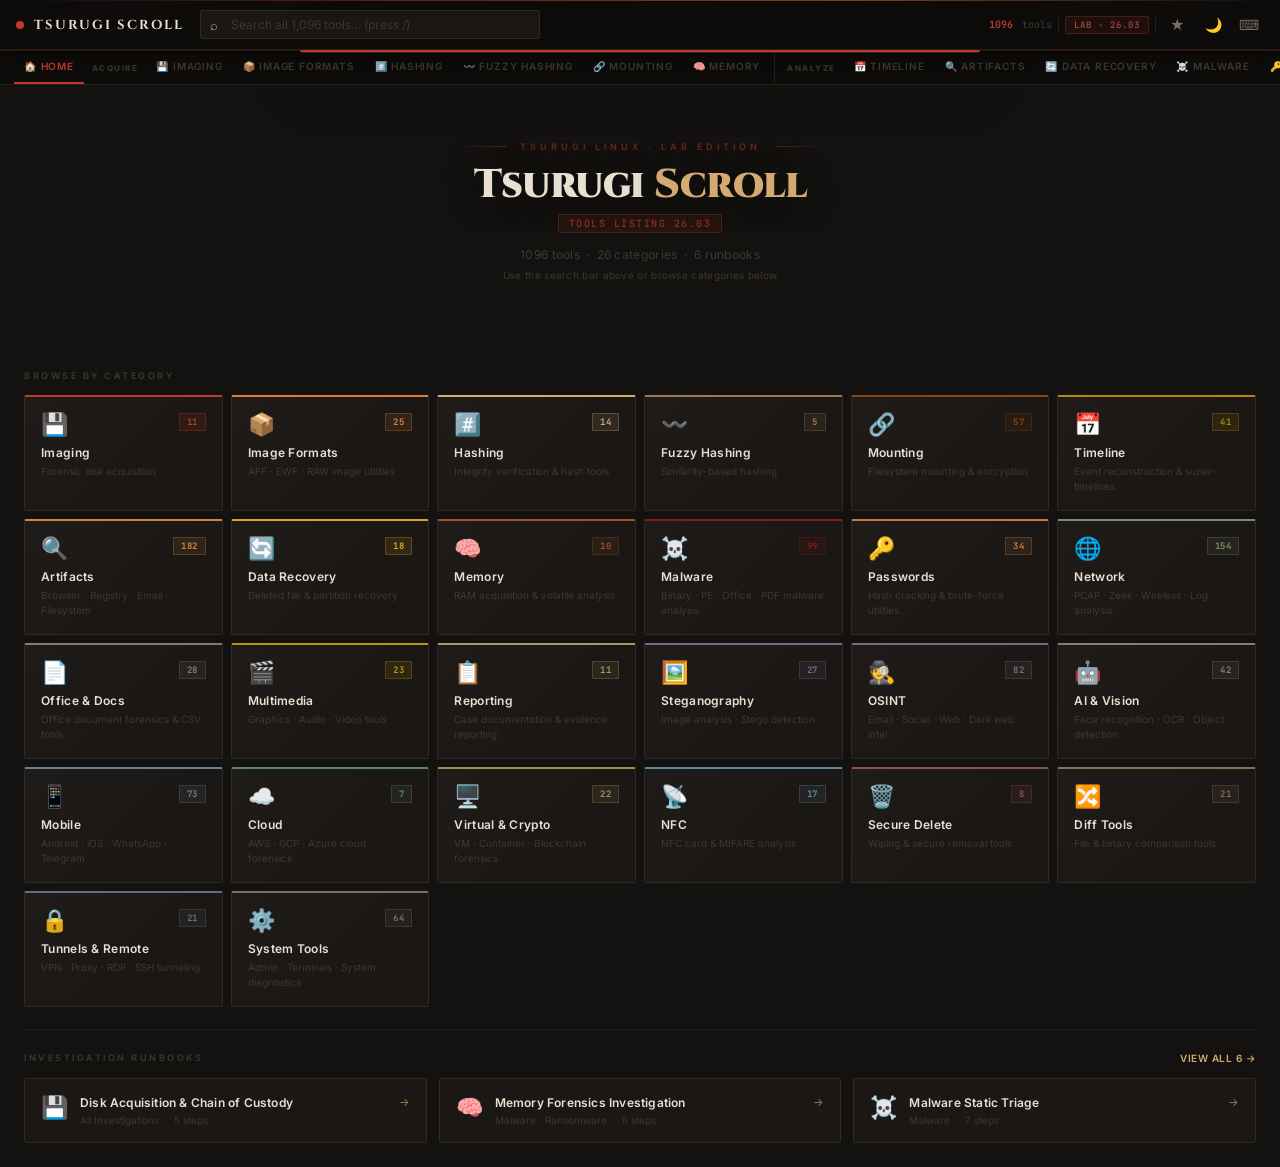
==== commit adec73d1: "Remove the Knowledge Nebula Delete nebula.html (it loaded three.js from cdnjs and 3d-force-graph fro" ====
--- a/index.html
+++ b/index.html
@@ -13,316 +13,7 @@
 <link rel="icon" type="image/svg+xml" href="data:image/svg+xml,%3Csvg xmlns='http://www.w3.org/2000/svg' viewBox='0 0 32 32'%3E%3Ccircle cx='16' cy='16' r='12' fill='%23c0392b'/%3E%3Ccircle cx='16' cy='16' r='6' fill='%23e07b39' opacity='.7'/%3E%3C/svg%3E">
 <link rel="preconnect" href="https://fonts.googleapis.com">
 <link href="https://fonts.googleapis.com/css2?family=JetBrains+Mono:wght@400;600;700&family=Cinzel:wght@400;600;700;900&family=Inter:wght@300;400;500;600&display=swap" rel="stylesheet">
-<style>
-/* ── CSS Variables ──────────────────────────────────────────────────────── */
-:root{
-  --bg0:#0e0c0b;--bg1:#141210;--bg2:#1a1714;--bg3:#201d19;
-  --border:#2e2a24;--border2:#252118;
-  --text1:#e8e0d0;--text2:#b8ad9e;--text3:#7a6e60;--text4:#3d3830;
-  --accent:#c0392b;--accent2:#e07b39;--accent3:#d4aa70;--accent4:#8b1a1a;
-  --scrollbar:#3d3830;--card-hover-shadow:rgba(0,0,0,.65);--input-bg:#1a1714;
-}
-[data-theme="light"]{
-  --bg0:#f5f0e8;--bg1:#faf6ef;--bg2:#f0ebe0;--bg3:#e8e0d0;
-  --border:#c8bfaa;--border2:#d8d0be;
-  --text1:#1a1410;--text2:#3d3020;--text3:#7a6040;--text4:#a89070;
-  --scrollbar:#a09080;--card-hover-shadow:rgba(0,0,0,.15);--input-bg:#faf6ef;
-}
-*,*::before,*::after{box-sizing:border-box;margin:0;padding:0}
-html{scroll-behavior:smooth}
-body{background:var(--bg1);color:var(--text2);font-family:'Inter',sans-serif;font-size:14px;min-height:100vh;transition:background .2s,color .2s}
-::-webkit-scrollbar{width:4px;height:4px}
-::-webkit-scrollbar-track{background:var(--bg0)}
-::-webkit-scrollbar-thumb{background:var(--scrollbar);border-radius:2px}
-::-webkit-scrollbar-thumb:hover{background:var(--accent)}
-input,button,select{font-family:'Inter',sans-serif}
-input:focus,select:focus{outline:none}
-button{cursor:pointer;border:none;background:none}
-pre,code,.mono{font-family:'JetBrains Mono',monospace}
-pre{white-space:pre-wrap;word-break:break-all}
-
-/* ── Animations ─────────────────────────────────────────────────────────── */
-@keyframes fadeUp{from{opacity:0;transform:translateY(10px)}to{opacity:1;transform:translateY(0)}}
-@keyframes emberPulse{0%,100%{box-shadow:0 0 6px rgba(192,57,43,.35)}50%{box-shadow:0 0 18px rgba(192,57,43,.6),0 0 4px rgba(224,123,57,.4)}}
-.fade-in{animation:fadeUp .25s ease both}
-
-/* ── Top bar ────────────────────────────────────────────────────────────── */
-#topbar{
-  position:sticky;top:0;z-index:300;background:var(--bg0);
-  border-bottom:1px solid var(--border2);
-  box-shadow:0 1px 0 rgba(192,57,43,.2),0 2px 20px rgba(0,0,0,.4);
-  padding:0 16px;height:50px;display:flex;align-items:center;gap:10px;
-}
-#topbar::before{
-  content:'';position:absolute;top:0;left:0;right:0;height:1px;
-  background:linear-gradient(90deg,transparent,var(--accent),var(--accent2),transparent);opacity:.5;
-}
-.logo-dot{width:8px;height:8px;border-radius:50%;background:var(--accent);animation:emberPulse 2.8s infinite;flex-shrink:0}
-.logo-text{font-family:'Cinzel',serif;font-weight:700;font-size:13px;letter-spacing:2px;color:var(--text1);text-transform:uppercase;white-space:nowrap}
-.logo-sub{color:var(--text4);font-size:10px;font-family:'JetBrains Mono',monospace;padding-left:10px;border-left:1px solid var(--border2);letter-spacing:1px;text-transform:uppercase;white-space:nowrap}
-
-/* Global search in topbar */
-#topbar-search-wrap{flex:1;min-width:0;max-width:340px;position:relative;margin:0 6px}
-#topbar-search-wrap .icon{position:absolute;left:10px;top:50%;transform:translateY(-50%);font-size:13px;color:var(--accent3);pointer-events:none;line-height:1}
-#topbar-search{
-  width:100%;background:var(--bg2);border:1px solid var(--border);border-radius:2px;
-  padding:6px 10px 6px 30px;color:var(--text1);font-size:12px;font-family:'Inter',sans-serif;
-  transition:border-color .2s,box-shadow .2s;
-}
-#topbar-search:focus{border-color:rgba(192,57,43,.5);box-shadow:0 0 0 2px rgba(192,57,43,.08)}
-#topbar-search::placeholder{color:var(--text4)}
-#ts-clear{position:absolute;right:8px;top:50%;transform:translateY(-50%);font-size:11px;color:var(--text4);padding:2px 4px;display:none}
-#ts-clear.show{display:block}
-#ts-results-badge{
-  position:absolute;right:28px;top:50%;transform:translateY(-50%);
-  font-size:9px;font-family:'JetBrains Mono',monospace;color:var(--accent3);
-  background:rgba(192,57,43,.12);border:1px solid rgba(192,57,43,.25);
-  border-radius:2px;padding:1px 5px;pointer-events:none;display:none;
-}
-
-.topbar-right{margin-left:auto;display:flex;align-items:center;gap:6px;flex-shrink:0}
-.stat-pill{font-size:10px;color:var(--text4);display:flex;align-items:center;gap:3px;font-family:'JetBrains Mono',monospace;white-space:nowrap}
-.stat-pill b{font-weight:700;color:var(--accent3)}
-.topbar-sep{width:1px;height:16px;background:var(--border2);flex-shrink:0}
-.tb-btn{
-  display:flex;align-items:center;justify-content:center;
-  width:30px;height:30px;border-radius:3px;font-size:14px;
-  color:var(--text3);border:1px solid transparent;
-  transition:background .15s,color .15s,border-color .15s;position:relative;
-}
-.tb-btn:hover{background:var(--bg2);border-color:var(--border);color:var(--text1)}
-.tb-btn.active{background:var(--bg2);border-color:var(--accent);color:var(--accent)}
-.bm-badge{
-  position:absolute;top:2px;right:2px;min-width:14px;height:14px;border-radius:7px;
-  background:var(--accent);color:#fff;font-size:9px;font-weight:700;
-  display:flex;align-items:center;justify-content:center;padding:0 3px;
-  font-family:'JetBrains Mono',monospace;
-}
-#version-badge{
-  font-family:'JetBrains Mono',monospace;font-size:9px;font-weight:600;
-  padding:2px 8px;border-radius:2px;letter-spacing:1px;
-  background:rgba(192,57,43,.1);color:rgba(208,100,80,.7);
-  border:1px solid rgba(192,57,43,.25);white-space:nowrap;
-}
-
-/* ── Tab bar (grouped) ──────────────────────────────────────────────────── */
-#tabbar{
-  position:sticky;top:50px;z-index:200;background:var(--bg0);
-  border-bottom:1px solid var(--border2);display:flex;overflow-x:auto;
-  padding:0 14px;scrollbar-width:thin;scrollbar-color:var(--scrollbar) transparent;white-space:nowrap;
-}
-#tabbar::-webkit-scrollbar{height:2px}
-.tab-group{display:flex;align-items:stretch;border-right:1px solid var(--border2);padding-right:4px;margin-right:4px}
-.tab-group:last-child{border-right:none}
-.tab-group-label{font-size:8px;font-weight:700;letter-spacing:1.5px;color:var(--text4);text-transform:uppercase;padding:12px 8px 10px;align-self:center;flex-shrink:0;font-family:'Inter',sans-serif}
-.tab{
-  padding:10px 10px;font-size:10px;font-weight:600;letter-spacing:.8px;text-transform:uppercase;
-  color:var(--text4);border:none;background:none;cursor:pointer;
-  border-bottom:2px solid transparent;white-space:nowrap;
-  transition:color .15s,border-color .15s;font-family:'Inter',sans-serif;
-}
-.tab.active{color:var(--tc,#c0392b);border-bottom-color:var(--tc,#c0392b)}
-.tab:hover:not(.active){color:var(--text3)}
-
-/* ── Layout ─────────────────────────────────────────────────────────────── */
-#content{min-height:calc(100vh - 96px)}
-.wrap{max-width:1400px;margin:0 auto;padding:24px 24px}
-.wrap-sm{max-width:900px;margin:0 auto;padding:24px 24px}
-
-/* ── Search (in-page) ───────────────────────────────────────────────────── */
-.searchbox{position:relative}
-.searchbox .icon{position:absolute;left:14px;top:50%;transform:translateY(-50%);font-size:15px;color:var(--accent3);pointer-events:none;line-height:1}
-.searchbox input{
-  width:100%;background:var(--input-bg);border:1px solid var(--border);border-radius:2px;
-  padding:12px 14px 12px 42px;color:var(--text1);font-size:14px;font-family:'Inter',sans-serif;
-  transition:border-color .2s,box-shadow .2s;
-}
-.searchbox input:focus{border-color:rgba(192,57,43,.5);box-shadow:0 0 0 3px rgba(192,57,43,.08)}
-.searchbox input::placeholder{color:var(--text4)}
-.kbd-hint{
-  position:absolute;right:12px;top:50%;transform:translateY(-50%);
-  font-size:10px;color:var(--text4);font-family:'JetBrains Mono',monospace;
-  background:var(--bg2);border:1px solid var(--border);border-radius:2px;padding:1px 6px;
-  pointer-events:none;
-}
-
-/* ── Filter bar ─────────────────────────────────────────────────────────── */
-.filterbar{background:var(--bg3);border:1px solid var(--border);border-radius:2px;padding:14px 16px;margin-bottom:20px}
-.filter-row{display:flex;flex-wrap:wrap;gap:5px;align-items:center;margin-bottom:8px}
-.filter-row:last-child{margin-bottom:0}
-.filter-label{font-size:9px;font-weight:600;letter-spacing:2px;color:var(--text4);min-width:92px;flex-shrink:0;text-transform:uppercase;font-family:'Inter',sans-serif}
-.chip{
-  padding:3px 10px;border-radius:2px;font-size:10px;font-weight:600;cursor:pointer;
-  border:1px solid var(--border);background:var(--bg2);color:var(--text4);
-  transition:background .1s,color .1s,border-color .1s;white-space:nowrap;
-  letter-spacing:.3px;font-family:'Inter',sans-serif;
-}
-.chip.on{background:var(--cc,rgba(192,57,43,.18));color:var(--cl,#c0392b);border-color:var(--cb,rgba(192,57,43,.45))}
-.chip .chip-count{opacity:.6;font-size:9px}
-.clear-btn{font-size:10px;padding:3px 10px;border:1px solid rgba(192,57,43,.4);color:var(--accent);border-radius:2px;background:rgba(192,57,43,.08);white-space:nowrap;letter-spacing:.3px}
-
-/* ── Grids ──────────────────────────────────────────────────────────────── */
-.grid-tools{display:grid;grid-template-columns:repeat(auto-fill,minmax(280px,1fr));gap:8px}
-.grid-cats{display:grid;grid-template-columns:repeat(auto-fill,minmax(190px,1fr));gap:8px}
-.grid-rb{display:grid;grid-template-columns:repeat(auto-fill,minmax(320px,1fr));gap:12px}
-
-/* ── Cat Card ───────────────────────────────────────────────────────────── */
-.cat-card{
-  background:var(--bg2);border:1px solid var(--border);border-top:2px solid var(--cc);
-  border-radius:2px;padding:16px;cursor:pointer;
-  transition:transform .2s,box-shadow .2s,background .15s;position:relative;overflow:hidden;
-}
-.cat-card::after{content:'';position:absolute;inset:0;background:linear-gradient(135deg,rgba(255,255,255,.02) 0%,transparent 60%);pointer-events:none}
-.cat-card:hover{transform:translateY(-2px);box-shadow:0 8px 32px var(--card-hover-shadow),0 0 0 1px var(--cc);background:var(--bg3)}
-.cat-count{display:inline-block;padding:2px 7px;border-radius:1px;font-size:9px;font-weight:700;font-family:'JetBrains Mono',monospace;letter-spacing:.5px}
-
-/* ── Tool Card ──────────────────────────────────────────────────────────── */
-.tool-card{
-  background:var(--bg2);border:1px solid var(--border);border-left:2px solid var(--cc);
-  border-radius:2px;padding:13px 14px;cursor:pointer;display:flex;flex-direction:column;gap:5px;
-  transition:border-color .15s,box-shadow .15s,background .15s;position:relative;
-}
-.tool-card:hover{border-color:var(--cc);background:var(--bg3);box-shadow:0 0 0 1px var(--cc),0 4px 20px var(--card-hover-shadow)}
-.tool-card:focus{outline:2px solid var(--cc);outline-offset:1px}
-.tool-card-purpose{
-  font-size:11px;color:var(--text3);line-height:1.45;font-family:'Inter',sans-serif;
-  display:-webkit-box;-webkit-line-clamp:2;-webkit-box-orient:vertical;overflow:hidden;
-}
-.bm-star{
-  position:absolute;top:10px;right:10px;font-size:12px;color:var(--text4);background:none;border:none;
-  transition:color .15s,transform .15s;line-height:1;padding:2px;
-}
-.bm-star:hover{color:var(--accent3);transform:scale(1.2)}
-.bm-star.starred{color:var(--accent3)}
-
-/* ── Status badges ──────────────────────────────────────────────────────── */
-.badge-oss{display:inline-block;padding:1px 5px;border-radius:1px;font-size:8px;font-weight:700;letter-spacing:.5px;font-family:'JetBrains Mono',monospace;text-transform:uppercase;background:rgba(160,130,80,.12);color:#b09050;border:1px solid rgba(160,130,80,.25)}
-.badge-com{display:inline-block;padding:1px 5px;border-radius:1px;font-size:8px;font-weight:700;letter-spacing:.5px;font-family:'JetBrains Mono',monospace;text-transform:uppercase;background:rgba(192,57,43,.1);color:#a04030;border:1px solid rgba(192,57,43,.25)}
-
-/* ── Tags ───────────────────────────────────────────────────────────────── */
-.tag{display:inline-flex;align-items:center;padding:2px 7px;border-radius:1px;font-size:9px;font-weight:600;letter-spacing:.5px;font-family:'JetBrains Mono',monospace;white-space:nowrap;text-transform:uppercase}
-
-/* ── Runbook cards ──────────────────────────────────────────────────────── */
-.rb-card{background:var(--bg2);border:1px solid var(--border);border-radius:2px;padding:20px;cursor:pointer;transition:border-color .15s,box-shadow .15s,background .15s}
-.rb-card:hover{border-color:var(--accent2);background:var(--bg3);box-shadow:0 0 24px rgba(224,123,57,.1),0 0 0 1px rgba(224,123,57,.2)}
-.rb-step{display:flex;gap:14px;align-items:flex-start;background:var(--bg3);border:1px solid var(--border);border-radius:2px;padding:14px 16px;margin-bottom:8px;transition:border-color .15s}
-.rb-step:last-child{margin-bottom:0}
-.rb-step:hover{border-color:var(--border2)}
-.step-num{width:26px;height:26px;border-radius:2px;border:1px solid var(--accent2);color:var(--accent2);display:flex;align-items:center;justify-content:center;font-size:10px;font-weight:700;font-family:'JetBrains Mono',monospace;flex-shrink:0}
-
-/* ── Bookmarks panel ────────────────────────────────────────────────────── */
-#bm-panel{position:fixed;top:50px;right:0;bottom:0;width:320px;background:var(--bg0);border-left:1px solid var(--border);z-index:250;transform:translateX(100%);transition:transform .22s ease;display:flex;flex-direction:column;overflow:hidden}
-#bm-panel.open{transform:translateX(0)}
-#bm-panel-head{padding:12px 16px;border-bottom:1px solid var(--border);display:flex;align-items:center;justify-content:space-between;flex-shrink:0}
-#bm-tabs{display:flex;border-bottom:1px solid var(--border);flex-shrink:0}
-.bm-tab{flex:1;padding:8px;font-size:10px;font-weight:600;letter-spacing:.5px;text-transform:uppercase;color:var(--text4);border:none;background:none;border-bottom:2px solid transparent;cursor:pointer;transition:color .15s,border-color .15s;font-family:'Inter',sans-serif}
-.bm-tab.active{color:var(--accent3);border-bottom-color:var(--accent3)}
-#bm-panel-body{flex:1;overflow-y:auto;padding:12px}
-.bm-tool-row{display:flex;align-items:center;gap:8px;padding:9px 10px;background:var(--bg2);border:1px solid var(--border);border-radius:2px;margin-bottom:6px;cursor:pointer;transition:border-color .12s}
-.bm-tool-row:hover{border-color:var(--accent)}
-.bm-remove{color:var(--text4);font-size:11px;margin-left:auto;flex-shrink:0;padding:2px 5px}
-.bm-remove:hover{color:var(--accent)}
-.bm-export-btn{width:100%;margin-top:12px;padding:8px;font-size:10px;font-weight:600;letter-spacing:.5px;text-transform:uppercase;color:var(--accent3);border:1px solid rgba(212,170,112,.3);border-radius:2px;background:rgba(212,170,112,.06);font-family:'Inter',sans-serif;cursor:pointer}
-.bm-export-btn:hover{background:rgba(212,170,112,.12)}
-
-/* ── Recently viewed ────────────────────────────────────────────────────── */
-.recent-row{display:flex;align-items:center;gap:8px;padding:7px 10px;background:var(--bg2);border:1px solid var(--border);border-radius:2px;margin-bottom:5px;cursor:pointer;transition:border-color .12s}
-.recent-row:hover{border-color:var(--accent2)}
-
-/* ── Kbd nav ────────────────────────────────────────────────────────────── */
-.kbd-focused{outline:2px solid var(--accent) !important;outline-offset:1px}
-
-/* ── Modal ──────────────────────────────────────────────────────────────── */
-#overlay{display:none;position:fixed;inset:0;background:rgba(8,6,5,.93);backdrop-filter:blur(4px);z-index:1000;align-items:center;justify-content:center;padding:16px}
-#overlay.open{display:flex}
-#modal{
-  background:var(--bg2);border:1px solid var(--border);border-top:2px solid var(--accent);
-  border-radius:2px;width:100%;max-width:820px;max-height:92vh;overflow-y:auto;
-  padding:30px;position:relative;animation:fadeUp .2s ease;
-  box-shadow:0 24px 80px rgba(0,0,0,.7),0 0 40px rgba(192,57,43,.08);
-}
-#modal::-webkit-scrollbar{width:3px}
-.modal-close{position:absolute;top:14px;right:16px;font-size:18px;color:var(--text4);transition:color .15s}
-.modal-close:hover{color:var(--text1)}
-.modal-nav{position:absolute;top:14px;right:46px;display:flex;gap:4px}
-.modal-nav-btn{padding:3px 10px;font-size:12px;color:var(--text4);border:1px solid var(--border);border-radius:2px;background:var(--bg3);transition:color .15s,border-color .15s}
-.modal-nav-btn:hover:not(:disabled){color:var(--text1);border-color:var(--accent)}
-.modal-nav-btn:disabled{opacity:.3;cursor:default}
-.modal-sec{background:var(--bg3);border:1px solid var(--border);border-radius:2px;padding:14px 16px;margin-top:12px}
-.modal-sec-title{font-size:9px;font-weight:600;letter-spacing:2px;margin-bottom:8px;text-transform:uppercase;font-family:'Inter',sans-serif}
-.copy-btn{
-  float:right;font-size:9px;padding:2px 8px;border:1px solid var(--border);color:var(--text4);
-  border-radius:2px;background:var(--bg2);letter-spacing:.5px;text-transform:uppercase;
-  font-family:'Inter',sans-serif;cursor:pointer;transition:color .15s,border-color .15s;
-}
-.copy-btn:hover{color:var(--accent3);border-color:var(--accent3)}
-.copy-btn.copied{color:#6aaa60;border-color:#6aaa60}
-
-/* ── Related tools ──────────────────────────────────────────────────────── */
-.related-tool-chip{
-  display:inline-flex;align-items:center;gap:5px;padding:5px 10px;
-  background:var(--bg2);border:1px solid var(--border);border-radius:2px;
-  cursor:pointer;font-size:11px;transition:border-color .15s,background .15s;
-  font-family:'JetBrains Mono',monospace;
-}
-.related-tool-chip:hover{border-color:var(--accent);background:var(--bg3)}
-
-/* ── Hero ───────────────────────────────────────────────────────────────── */
-#hero{text-align:center;padding:56px 24px 32px;max-width:800px;margin:0 auto;position:relative}
-#hero::before{content:'';position:absolute;inset:0;background:repeating-linear-gradient(-45deg,transparent,transparent 40px,rgba(192,57,43,.015) 40px,rgba(192,57,43,.015) 41px);pointer-events:none}
-.hero-rule{display:flex;align-items:center;justify-content:center;gap:14px;margin-bottom:12px}
-.hero-rule span{font-size:9px;font-weight:600;letter-spacing:4px;color:rgba(192,57,43,.5);text-transform:uppercase;font-family:'Inter',sans-serif}
-.hero-rule div{height:1px;width:50px;background:linear-gradient(90deg,transparent,rgba(192,57,43,.4))}
-.hero-rule div:last-child{background:linear-gradient(270deg,transparent,rgba(192,57,43,.4))}
-.hero-title{font-family:'Cinzel',serif;font-size:40px;font-weight:900;letter-spacing:-.5px;line-height:1.05;color:var(--text1);margin-bottom:8px;text-shadow:0 2px 30px rgba(0,0,0,.5)}
-.hero-title em{font-style:normal;color:var(--accent3)}
-.hero-sub{color:var(--text4);font-size:12px;line-height:1.7;margin-bottom:28px;font-family:'Inter',sans-serif;letter-spacing:.3px}
-
-/* ── Sec label ──────────────────────────────────────────────────────────── */
-.sec-lbl{font-size:9px;font-weight:600;letter-spacing:2.5px;color:var(--text4);margin-bottom:14px;text-transform:uppercase;font-family:'Inter',sans-serif}
-.divider{height:1px;background:var(--border2);margin:22px 0}
-
-/* ── Empty ──────────────────────────────────────────────────────────────── */
-.empty{text-align:center;padding:60px 20px;color:var(--text4)}
-.empty .ico{font-size:30px;margin-bottom:12px;opacity:.5}
-
-/* ── Kbd shortcut ───────────────────────────────────────────────────────── */
-.kbd{display:inline-block;padding:1px 6px;border-radius:2px;font-family:'JetBrains Mono',monospace;font-size:10px;font-weight:700;background:var(--bg3);border:1px solid var(--border);color:var(--text3)}
-
-/* ── Runbook breadcrumb ─────────────────────────────────────────────────── */
-.rb-breadcrumb{background:var(--bg0);border-bottom:1px solid var(--border);padding:11px 22px;display:flex;align-items:center;gap:10px;font-size:11px;color:var(--text4);font-family:'Inter',sans-serif;letter-spacing:.3px}
-
-/* ── Global search overlay ──────────────────────────────────────────────── */
-#gs-overlay{display:none;position:fixed;inset:0;background:rgba(8,6,5,.7);backdrop-filter:blur(2px);z-index:400}
-#gs-overlay.open{display:block}
-#gs-dropdown{
-  position:fixed;top:50px;left:50%;transform:translateX(-50%);
-  width:min(680px,calc(100vw - 32px));max-height:70vh;overflow-y:auto;
-  background:var(--bg0);border:1px solid var(--border);border-top:2px solid var(--accent);
-  border-radius:0 0 4px 4px;z-index:401;box-shadow:0 16px 60px rgba(0,0,0,.6);
-}
-#gs-dropdown::-webkit-scrollbar{width:3px}
-.gs-result{
-  display:flex;align-items:center;gap:10px;padding:10px 16px;
-  border-bottom:1px solid var(--border2);cursor:pointer;
-  transition:background .1s;
-}
-.gs-result:hover,.gs-result.active{background:var(--bg3)}
-.gs-result-name{font-family:'JetBrains Mono',monospace;font-size:12px;font-weight:600;flex:1;min-width:0;overflow:hidden;text-overflow:ellipsis;white-space:nowrap}
-.gs-result-cat{font-size:10px;color:var(--text4);flex-shrink:0;font-family:'Inter',sans-serif}
-.gs-no-results{padding:24px;text-align:center;color:var(--text4);font-size:12px;font-family:'Inter',sans-serif}
-.gs-section-header{padding:7px 16px;font-size:9px;font-weight:600;letter-spacing:2px;color:var(--text4);text-transform:uppercase;background:var(--bg2);border-bottom:1px solid var(--border2);font-family:'Inter',sans-serif}
-
-/* ── Print ──────────────────────────────────────────────────────────────── */
-@media print{
-  #topbar,#tabbar,#bm-panel,#overlay,#kbd-overlay,#gs-overlay,#gs-dropdown,.filterbar,.bm-star,.modal-nav,.modal-close{display:none!important}
-  body{background:#fff;color:#000;font-size:11px}
-  .tool-card{border:1px solid #ccc;break-inside:avoid;margin-bottom:6px}
-  .grid-tools{grid-template-columns:repeat(3,1fr);gap:6px}
-  #content{min-height:auto}
-  .wrap,.wrap-sm{padding:10px}
-}
-</style>
+<link rel="stylesheet" href="assets/css/style.css">
 </head>
 <body>
 
@@ -346,7 +37,6 @@
     <button class="tb-btn" id="bm-toggle" title="Bookmarks &amp; Recent (B)">
       ★<span class="bm-badge" id="bm-count" style="display:none">0</span>
     </button>
-    <button class="tb-btn" id="nebula-btn" title="3D Knowledge Nebula" onclick="window.open('nebula.html','_blank')" style="font-size:12px">🌐</button>
     <button class="tb-btn" id="theme-toggle" title="Toggle light/dark mode (T)">🌙</button>
     <button class="tb-btn" id="kbd-help-btn" title="Keyboard shortcuts (?)">⌨</button>
   </div>
@@ -405,2022 +95,9 @@
   </div>
 </div>
 
-<script>
-/* ═══════════════════════════════════════════════════════════════════════════
-   DATA
-═══════════════════════════════════════════════════════════════════════════ */
-const CAT={
-'Imaging':{i:'💾',c:'#c0392b',d:'Forensic disk acquisition'},
-'Image Formats':{i:'📦',c:'#e07b39',d:'AFF · EWF · RAW image utilities'},
-'Hashing':{i:'#️⃣',c:'#d4aa70',d:'Integrity verification & hash tools'},
-'Fuzzy Hashing':{i:'〰️',c:'#a07850',d:'Similarity-based hashing'},
-'Mounting':{i:'🔗',c:'#8b4513',d:'Filesystem mounting & encryption'},
-'Timeline':{i:'📅',c:'#b8860b',d:'Event reconstruction & super-timelines'},
-'Artifacts':{i:'🔍',c:'#cd853f',d:'Browser · Registry · Email · Filesystem'},
-'Data Recovery':{i:'🔄',c:'#daa520',d:'Deleted file & partition recovery'},
-'Memory':{i:'🧠',c:'#a0522d',d:'RAM acquisition & volatile analysis'},
-'Malware':{i:'☠️',c:'#8b1a1a',d:'Binary · PE · Office · PDF malware analysis'},
-'Passwords':{i:'🔑',c:'#c87941',d:'Hash cracking & brute-force utilities'},
-'Network':{i:'🌐',c:'#7a8c6e',d:'PCAP · Zeek · Wireless · Log analysis'},
-'Office & Docs':{i:'📄',c:'#8a7a6a',d:'Office document forensics & CSV tools'},
-'Multimedia':{i:'🎬',c:'#b8960c',d:'Graphics · Audio · Video tools'},
-'Reporting':{i:'📋',c:'#96a060',d:'Case documentation & evidence reporting'},
-'Steganography':{i:'🖼️',c:'#7a6a8a',d:'Image analysis · Stego detection'},
-'OSINT':{i:'🕵️',c:'#806878',d:'Email · Social · Web · Dark web intel'},
-'AI & Vision':{i:'🤖',c:'#907880',d:'Face recognition · OCR · Object detection'},
-'Mobile':{i:'📱',c:'#6a8090',d:'Android · iOS · WhatsApp · Telegram'},
-'Cloud':{i:'☁️',c:'#608070',d:'AWS · GCP · Azure cloud forensics'},
-'Virtual & Crypto':{i:'🖥️',c:'#a09050',d:'VM · Container · Blockchain forensics'},
-'NFC':{i:'📡',c:'#608898',d:'NFC card & MIFARE analysis'},
-'Secure Delete':{i:'🗑️',c:'#905050',d:'Wiping & secure removal tools'},
-'Diff Tools':{i:'🔀',c:'#8a7050',d:'File & binary comparison tools'},
-'Tunnels & Remote':{i:'🔒',c:'#607080',d:'VPN · Proxy · RDP · SSH tunneling'},
-'System Tools':{i:'⚙️',c:'#787060',d:'Admin · Terminals · System diagnostics'}
-};
-
-// Tab groups for improved navigation
-const TAB_GROUPS=[
-  {label:'Home',tabs:['__home__']},
-  {label:'Acquire',tabs:['Imaging','Image Formats','Hashing','Fuzzy Hashing','Mounting','Memory']},
-  {label:'Analyze',tabs:['Timeline','Artifacts','Data Recovery','Malware','Passwords']},
-  {label:'Network',tabs:['Network','OSINT','AI & Vision','Steganography']},
-  {label:'Evidence',tabs:['Office & Docs','Multimedia','Reporting','Diff Tools']},
-  {label:'Mobile/Cloud',tabs:['Mobile','Cloud','Virtual & Crypto','NFC']},
-  {label:'System',tabs:['System Tools','Secure Delete','Tunnels & Remote']},
-  {label:'Runbooks',tabs:['__runbooks__']}
-];
-
-const SUBCATS={
-'Image Formats':['AFF','EWF','RAW'],
-'Mounting':['Filesystem','BitLocker','Cloud Storage','Shadow Copy','Virtual Disk'],
-'Timeline':['Plaso','Timesketch / TSK'],
-'Artifacts':['Apple / Mac','Boot Code','Browser','Email','APFS','BTRFS','FAT','HFS','NTFS','XFS','ZFS','Files','Google Takeout','Jump Lists','Metadata','Office Docs','P2P','Prefetch','Registry','Recycle Bin','Windows Logs'],
-'Malware':['PE / ReadPE','Binary / Radare2','Debugger','Decoder','Flash','JavaScript','Network','Office Malware','PDF','Sandbox','AV / Scanner','XOR / Encoding','Other'],
-'Passwords':['Offline','Online','Wordlists','Misc'],
-'Office & Docs':['CSV','Apps'],
-'Multimedia':['Graphics','Sound & Video','Accessories'],
-'Network':['Log Visualization','Zeek / Bro','PCAP','Wireless'],
-'AI & Vision':['Face Detection / Landmarks','Face Recognition Web Gui','Face Recognition — Knn','Face Encoding / Dataset Prep','Face Dirlist / Video Processing','Object Detection','OCR','Tesseract Training'],
-'Mobile':['WhatsApp','Telegram','Android','BlackBerry','iOS','Sysdiagnose (iOS)','SQLite / Backup'],
-'OSINT':['General','Email','Network','Phone','Social Media','Tor / Dark Web','Web'],
-'Virtual & Crypto':['VM / Container','Cryptocurrency'],
-'System Tools':['Misc','Diagnostics','Connectivity','Accessibility']
-};
-
-const EV_TYPES=["Disk Image","Memory Dump","PCAP","Registry Hive","Browser Artifacts","Mobile Backup","Log Files","Email","Office Documents"];
-
-// Category → default evidence types for backfill (#13)
-const CAT_EV_DEFAULTS={
-'OSINT':['Log Files','Email'],
-'AI & Vision':['Disk Image','Mobile Backup'],
-'Cloud':['Log Files','Disk Image'],
-'NFC':[],
-'Reporting':[],
-'Diff Tools':['Disk Image'],
-'Tunnels & Remote':[],
-'System Tools':[]
-};
-
-
-const RUNBOOKS=[{"id": "rb1", "icon": "💾", "title": "Disk Acquisition & Chain of Custody", "desc": "Forensically sound disk imaging with hash verification and documented chain of custody.", "inv": "All Investigations", "tags": ["Disk Image"], "steps": [{"tool": "guymager", "action": "Block-level image the suspect drive", "note": "Use a hardware write-blocker. Select E01 format for metadata support."}, {"tool": "ewfinfo", "action": "Verify acquisition metadata", "note": "Confirm case number, examiner, and acquisition hash are correct."}, {"tool": "ewfverify", "action": "Re-verify image integrity post-transfer", "note": "Run after every copy to new media."}, {"tool": "mmls", "action": "Document partition layout and offsets", "note": "Record sector offsets for targeted mounting later."}, {"tool": "sha256sum", "action": "Produce final hash record", "note": "Store alongside case notes and acquisition log."}]}, {"id": "rb2", "icon": "🧠", "title": "Memory Forensics Investigation", "desc": "Full volatile memory acquisition and analysis for an active or recently compromised host.", "inv": "Malware · Ransomware", "tags": ["Memory Dump"], "steps": [{"tool": "avml", "action": "Acquire live memory from Linux host", "note": "Run as root. Write to external forensic media only."}, {"tool": "strings", "action": "Quick IOC string scan", "note": "Grep for IPs, domains, PowerShell strings, base64 blobs."}, {"tool": "Volatility3", "action": "Run pslist, pstree, cmdline, netscan", "note": "Look for suspicious parent-child chains and unexpected network listeners."}, {"tool": "Volatility3", "action": "Run malfind to detect injected code", "note": "Extract flagged regions for YARA scanning."}, {"tool": "bulk_extractor", "action": "Extract structured artifacts from dump", "note": "Review email, URL, domain outputs for C2 infrastructure."}, {"tool": "yara", "action": "Scan dump with YARA rules", "note": "Use ruleset matched to the suspected malware family."}]}, {"id": "rb3", "icon": "☠️", "title": "Malware Static Triage", "desc": "Structured static analysis from first indicators through binary disassembly.", "inv": "Malware", "tags": ["Disk Image", "Memory Dump"], "steps": [{"tool": "sha256sum", "action": "Hash sample for threat intel lookup", "note": "Search VirusTotal and MalwareBazaar before investing analysis time."}, {"tool": "exiftool", "action": "Extract file metadata and compile info", "note": "Check compile time, language ID, author fields, linker version."}, {"tool": "binwalk", "action": "Identify packing, embedded files, entropy", "note": "High entropy sections indicate packing — unpack before string analysis."}, {"tool": "strings", "action": "Extract human-readable strings", "note": "Look for C2 addresses, mutex names, registry keys, credentials."}, {"tool": "pehash", "action": "Generate imphash for attribution", "note": "Cross-reference imphash with known threat actor toolsets."}, {"tool": "yara", "action": "Apply YARA ruleset for family ID", "note": "Match against known rules; document confidence."}, {"tool": "radare2", "action": "Disassemble key functions", "note": "Focus on network comms, crypto routines, persistence mechanisms."}]}, {"id": "rb4", "icon": "🔐", "title": "Ransomware Incident Response", "desc": "End-to-end ransomware investigation from acquisition to super-timeline and IOC package.", "inv": "Ransomware", "tags": ["Disk Image", "Memory Dump", "Log Files", "Registry Hive"], "steps": [{"tool": "dc3dd", "action": "Image all affected hosts", "note": "Prioritise hosts with running processes — capture memory first."}, {"tool": "avml", "action": "Capture volatile memory before shutdown", "note": "Critical: do this before any power-down of running machines."}, {"tool": "Volatility3", "action": "Analyse memory for ransomware process", "note": "Run malfind, pstree, cmdline, netscan to reconstruct execution chain."}, {"tool": "chainsaw", "action": "Hunt event logs for initial access", "note": "Look for T1078, T1566, T1059 hits within 24h of first encryption."}, {"tool": "RegRipper", "action": "Parse registry for persistence and execution", "note": "Check Run keys, services, UserAssist, MUICache."}, {"tool": "log2timeline", "action": "Build super-timeline", "note": "Correlate encryption start time with login and execution events."}, {"tool": "yara", "action": "Identify ransomware family", "note": "Use RansomWatch or known-family YARA rules for attribution."}]}, {"id": "rb5", "icon": "🕵️", "title": "Insider Threat / Data Exfiltration", "desc": "Reconstruct unauthorised data access, copying, and exfiltration channels.", "inv": "Insider Threat", "tags": ["Disk Image", "Log Files", "Browser Artifacts", "Email"], "steps": [{"tool": "usbrip", "action": "Extract USB device connection history", "note": "Cross-reference USB timestamps with file access events."}, {"tool": "fls", "action": "List all accessed and deleted files", "note": "Focus on file MAC times near the suspect last active date."}, {"tool": "hindsight", "action": "Parse browser history and downloads", "note": "Look for cloud storage, file sharing, personal webmail."}, {"tool": "readpst", "action": "Export and review email archives", "note": "Check sent items and deleted items for large attachments."}, {"tool": "log2timeline", "action": "Build correlation timeline", "note": "Merge USB, browser, file and email events into one sorted view."}, {"tool": "bulk_extractor", "action": "Scan for exfiltrated data traces", "note": "Look for SSNs, credit card numbers, corporate email domains."}]}, {"id": "rb6", "icon": "🎣", "title": "Phishing / Email Investigation", "desc": "Full analysis pipeline from raw email headers through payload static analysis.", "inv": "Fraud · Network Intrusion", "tags": ["Email", "Office Documents"], "steps": [{"tool": "readpst", "action": "Extract emails from PST/OST archives", "note": "Isolate suspected phishing threads including all attachments."}, {"tool": "exiftool", "action": "Extract attachment metadata", "note": "Check author, creation date, GPS data, modification history."}, {"tool": "olevba", "action": "Analyse Office attachment macros", "note": "Extract and de-obfuscate VBA payload from Word/Excel lures."}, {"tool": "peepdf", "action": "Analyse PDF attachments for JavaScript", "note": "Check for /JavaScript, /Launch, /OpenAction elements."}, {"tool": "yara", "action": "Scan payload against malware rules", "note": "Identify dropper family or phishing kit attribution."}, {"tool": "wkhtmltopdf", "action": "Archive phishing web page as PDF", "note": "Preserve full layout as a court-ready exhibit."}]}];
-
-const TOOLS=[
-{n:'Cyclone',t:'CLI',p:'Forensic disk imaging',s:'Used to image large drives in parallel. Ideal for quick forensic duplication with integrity verification.',c:'Imaging',sub:'',ev:['Disk Image'],oss:true},
-{n:'dc3dd',t:'CLI',p:'Enhanced dd for DFIR with hashing and logging',s:'Acquire disk images with built-in hashing and split logging to maintain chain of custody.',c:'Imaging',sub:'',ev:['Disk Image'],oss:true},
-{n:'dcfldd',t:'CLI',p:'Disk imaging with hashing support',s:'Use for imaging when needing multiple hash outputs during acquisition.',c:'Imaging',sub:'',ev:['Disk Image'],oss:true},
-{n:'dd',t:'CLI',p:'Standard disk cloning and imaging',s:'Perform raw disk cloning or byte-for-byte copies for low-level forensic preservation.',c:'Imaging',sub:'',ev:['Disk Image'],oss:true},
-{n:'dd_rescue',t:'CLI',p:'Recovery-focused disk imaging',s:'Imaging failing drives where read errors are common, preserving as much data as possible.',c:'Imaging',sub:'',ev:['Disk Image'],oss:true},
-{n:'ddrescue',t:'CLI',p:'Intelligent data recovery imaging',s:'Recover data from damaged media with automated retry and log tracking.',c:'Imaging',sub:'',ev:['Disk Image'],oss:true},
-{n:'DDRescue-GUI',t:'GUI',p:'Frontend for ddrescue operations',s:'Use graphical interface for easier control of recovery tasks and progress tracking.',c:'Imaging',sub:'',ev:['Disk Image'],oss:true},
-{n:'ewfacquire',t:'CLI',p:'EWF (EnCase) image acquisition',s:'Capture forensic images in EWF format for EnCase or X-Ways compatibility.',c:'Imaging',sub:'',ev:['Disk Image'],oss:true},
-{n:'ewfacquirestream',t:'CLI',p:'Streaming EWF image acquisition',s:'Stream live disk acquisitions directly to a remote storage or evidence server.',c:'Imaging',sub:'',ev:['Disk Image'],oss:true},
-{n:'ftkimager',t:'GUI',p:'Disk imaging, file preview, and acquisition',s:'Quickly create forensic images or preview files before acquisition.',c:'Imaging',sub:'',ev:['Disk Image'],oss:false},
-{n:'guymager',t:'GUI',p:'Forensic disk imaging with verification',s:'Ideal for fast, multi-threaded imaging with built-in integrity verification.',c:'Imaging',sub:'',ev:['Disk Image'],oss:true},
-{n:'affcat',t:'CLI',p:'Concatenate AFF images',s:'Combine multiple AFF image segments into one complete file for analysis.',c:'Image Formats',sub:'AFF',ev:['Disk Image'],oss:true},
-{n:'affcompare',t:'CLI',p:'Compare AFF images',s:'Validate two AFF images to confirm identical content and integrity.',c:'Image Formats',sub:'AFF',ev:['Disk Image'],oss:true},
-{n:'affconvert',t:'CLI',p:'Convert disk images to AFF',s:'Convert raw or EWF images into AFF format for metadata support.',c:'Image Formats',sub:'AFF',ev:['Disk Image'],oss:true},
-{n:'affcopy',t:'CLI',p:'Copy AFF images',s:'Safely duplicate AFF images for backup or secondary analysis.',c:'Image Formats',sub:'AFF',ev:['Disk Image'],oss:true},
-{n:'affcrypto',t:'CLI',p:'Encrypt/decrypt AFF images',s:'Securely encrypt sensitive forensic images before transport.',c:'Image Formats',sub:'AFF',ev:['Disk Image'],oss:true},
-{n:'affdiskprint',t:'CLI',p:'Disk structure overview',s:'Generate a quick summary of partition layouts and metadata.',c:'Image Formats',sub:'AFF',ev:['Disk Image'],oss:true},
-{n:'affinfo',t:'CLI',p:'Display AFF metadata',s:'Extract evidence acquisition information like timestamps and hashes.',c:'Image Formats',sub:'AFF',ev:['Disk Image'],oss:true},
-{n:'affix',t:'CLI',p:'AFF image indexing',s:'Index AFF images for fast random access during analysis.',c:'Image Formats',sub:'AFF',ev:['Disk Image'],oss:true},
-{n:'affrecover',t:'CLI',p:'Recover files from AFF',s:'Extract files directly from AFF images for triage or recovery.',c:'Image Formats',sub:'AFF',ev:['Disk Image'],oss:true},
-{n:'affsegment',t:'CLI',p:'Segment AFF images',s:'Split large AFF images into manageable chunks for storage or transfer.',c:'Image Formats',sub:'AFF',ev:['Disk Image'],oss:true},
-{n:'affsign',t:'CLI',p:'Sign AFF images',s:'Digitally sign AFF images to ensure authenticity and chain of custody.',c:'Image Formats',sub:'AFF',ev:['Disk Image'],oss:true},
-{n:'affstats',t:'CLI',p:'AFF image statistics',s:'Generate statistical reports on image integrity and contents.',c:'Image Formats',sub:'AFF',ev:['Disk Image'],oss:true},
-{n:'affverify',t:'CLI',p:'Verify AFF integrity',s:'Validate AFF file integrity post-transfer to detect tampering.',c:'Image Formats',sub:'AFF',ev:['Disk Image'],oss:true},
-{n:'affxml',t:'CLI',p:'Export metadata to XML',s:'Export image acquisition details for documentation or case management.',c:'Image Formats',sub:'AFF',ev:['Disk Image'],oss:true},
-{n:'ewfdebug',t:'CLI',p:'Debug EWF images',s:'Inspect EWF structure and resolve issues in corrupted evidence files.',c:'Image Formats',sub:'EWF',ev:['Disk Image'],oss:true},
-{n:'ewfexport',t:'CLI',p:'Export EWF images',s:'Convert EWF images into raw or AFF for use in other tools.',c:'Image Formats',sub:'EWF',ev:['Disk Image'],oss:true},
-{n:'ewfinfo',t:'CLI',p:'Display EWF metadata',s:'Retrieve acquisition details like case number, examiner, and hashes.',c:'Image Formats',sub:'EWF',ev:['Disk Image'],oss:true},
-{n:'ewfrecover',t:'CLI',p:'Recover files from EWF',s:'Extract file systems or files directly from EWF for fast triage.',c:'Image Formats',sub:'EWF',ev:['Disk Image'],oss:true},
-{n:'ewfverify',t:'CLI',p:'Verify EWF integrity',s:'Check hash consistency to ensure data authenticity.',c:'Image Formats',sub:'EWF',ev:['Disk Image'],oss:true},
-{n:'dd BufferSize Calculator',t:'GUI/CLI',p:'Optimize dd buffer sizes',s:'Determine optimal buffer size for efficient disk imaging.',c:'Image Formats',sub:'RAW',ev:['Disk Image'],oss:true},
-{n:'ddrescuelog',t:'CLI',p:'View ddrescue logs',s:'Review imaging logs to identify unreadable sectors or retries.',c:'Image Formats',sub:'RAW',ev:['Disk Image'],oss:true},
-{n:'ddrescueview',t:'GUI',p:'Visualize ddrescue progress',s:'Display progress and health of data recovery graphically.',c:'Image Formats',sub:'RAW',ev:['Disk Image'],oss:true},
-{n:'ccd2iso',t:'CLI',p:'Convert CloneCD to ISO',s:'Convert legacy CloneCD formats into standard ISO for mounting.',c:'Image Formats',sub:'RAW',ev:['Disk Image'],oss:true},
-{n:'dmde',t:'GUI',p:'Disk editing and recovery',s:'Manually inspect and recover data structures or partitions.',c:'Image Formats',sub:'RAW',ev:['Disk Image'],oss:true},
-{n:'tableau-parm',t:'CLI',p:'Manage Tableau devices',s:'Configure and control Tableau forensic bridges for imaging.',c:'Image Formats',sub:'RAW',ev:['Disk Image'],oss:true},
-{n:'GtkHash',t:'GUI',p:'Compute and verify hashes',s:'Quickly compute and compare multiple hash types (MD5, SHA1, SHA256) for files.',c:'Hashing',sub:'',ev:['Disk Image','Log Files','Memory Dump'],oss:true},
-{n:'Hash Buster',t:'GUI',p:'Hash lookup and cracking',s:'Identify plaintext values of known hashes using online databases.',c:'Hashing',sub:'',ev:['Disk Image','Log Files','Memory Dump'],oss:true},
-{n:'hashboy',t:'CLI/GUI',p:'Password hash utility',s:'Analyze and manipulate password hashes in investigations.',c:'Hashing',sub:'',ev:['Disk Image','Log Files','Memory Dump'],oss:true},
-{n:'hashid',t:'CLI',p:'Identify hash types',s:'Detect hash algorithms to determine appropriate cracking method.',c:'Hashing',sub:'',ev:['Disk Image','Log Files','Memory Dump'],oss:true},
-{n:'md5sum',t:'CLI',p:'Compute MD5 hash',s:'Validate image integrity before and after transfer.',c:'Hashing',sub:'',ev:['Disk Image','Log Files','Memory Dump'],oss:true},
-{n:'MurMurHash',t:'CLI',p:'Compute MurMur hashes',s:'Generate non-cryptographic hashes for deduplication or indexing.',c:'Hashing',sub:'',ev:['Disk Image','Log Files','Memory Dump'],oss:true},
-{n:'OpenTimestamps',t:'CLI',p:'Verify blockchain timestamps',s:'Confirm document existence via Bitcoin blockchain timestamping.',c:'Hashing',sub:'',ev:['Disk Image','Log Files','Memory Dump'],oss:true},
-{n:'ots-git-gpg-wrapper',t:'CLI',p:'Wrapper for OpenTimestamps',s:'Verify integrity of Git commits through timestamping.',c:'Hashing',sub:'',ev:['Disk Image','Log Files','Memory Dump'],oss:true},
-{n:'pehash',t:'CLI',p:'Compute PE file hashes',s:'Generate unique PE file hashes for malware triage or comparison.',c:'Hashing',sub:'',ev:['Disk Image','Log Files','Memory Dump'],oss:true},
-{n:'QuickHash',t:'GUI',p:'File and disk hashing',s:'Compute multiple hashes for disk images or directories visually.',c:'Hashing',sub:'',ev:['Disk Image','Log Files','Memory Dump'],oss:true},
-{n:'rahash2',t:'CLI',p:'Hashing from radare2 suite',s:'Compute file hashes as part of reverse-engineering workflows.',c:'Hashing',sub:'',ev:['Disk Image','Log Files','Memory Dump'],oss:true},
-{n:'search-that-hash',t:'CLI',p:'Search hash databases',s:'Query multiple hash databases for password recovery or OSINT.',c:'Hashing',sub:'',ev:['Disk Image','Log Files','Memory Dump'],oss:true},
-{n:'sha1sum / sha224sum / sha256sum / sha384sum / sha512sum',t:'CLI',p:'Compute SHA hashes',s:'Standard tool for verifying integrity of files post-transfer.',c:'Hashing',sub:'',ev:['Disk Image','Log Files','Memory Dump'],oss:true},
-{n:'simhash',t:'CLI',p:'Compute similarity hashes',s:'Detect near-duplicate files or documents in large data sets.',c:'Hashing',sub:'',ev:['Disk Image','Log Files','Memory Dump'],oss:true},
-{n:'hashdeep / md5deep / sha1deep / sha256deep',t:'CLI',p:'Recursive hashing',s:'Generate recursive hashes of directories for mass integrity checks.',c:'Fuzzy Hashing',sub:'',ev:['Disk Image','Memory Dump'],oss:true},
-{n:'ssdeep',t:'CLI',p:'Fuzzy hashing',s:'Compare files based on similarity to detect related malware samples.',c:'Fuzzy Hashing',sub:'',ev:['Disk Image','Memory Dump'],oss:true},
-{n:'tigerdeep',t:'CLI',p:'Tiger hash algorithm',s:'Compute Tiger hashes for unique verification of legacy files.',c:'Fuzzy Hashing',sub:'',ev:['Disk Image','Memory Dump'],oss:true},
-{n:'tlsh_unittest',t:'CLI',p:'Test TLSH fuzzy hash',s:'Evaluate TLSH algorithm performance for similarity detection.',c:'Fuzzy Hashing',sub:'',ev:['Disk Image','Memory Dump'],oss:true},
-{n:'whirpooldeep',t:'CLI',p:'Recursive Whirlpool hashing',s:'Perform high-strength hashing of directories for audit and verification.',c:'Fuzzy Hashing',sub:'',ev:['Disk Image','Memory Dump'],oss:true},
-{n:'cryptmount',t:'CLI',p:'Mount encrypted file systems securely.',s:'Mount an encrypted suspect partition for content extraction.',c:'Mounting',sub:'Filesystem',ev:['Disk Image'],oss:true},
-{n:'cryptmount-setup',t:'CLI',p:'Configure encrypted file systems.',s:'Initialize encrypted containers for lab use or testing.',c:'Mounting',sub:'Filesystem',ev:['Disk Image'],oss:true},
-{n:'disktype',t:'CLI',p:'Identify partition and filesystem type.',s:'Check disk image before carving or mounting.',c:'Mounting',sub:'Filesystem',ev:['Disk Image'],oss:true},
-{n:'fdisk',t:'CLI',p:'Partition table analysis tool.',s:'Inspect MBR layout to locate deleted or hidden partitions.',c:'Mounting',sub:'Filesystem',ev:['Disk Image'],oss:true},
-{n:'ideviceimagemounter',t:'CLI',p:'Mount iOS device disk images.',s:'Access mobile disk images from iTunes backups.',c:'Mounting',sub:'Filesystem',ev:['Disk Image'],oss:true},
-{n:'mmls',t:'CLI (Sleuth Kit)',p:'Display partition layout within images.',s:'Identify offset before targeted extraction or mounting.',c:'Mounting',sub:'Filesystem',ev:['Disk Image'],oss:true},
-{n:'udisksctl',t:'CLI',p:'Manage drives and partitions.',s:'Mount USB drives read-only during live acquisition.',c:'Mounting',sub:'Filesystem',ev:['Disk Image'],oss:true},
-{n:'vblade',t:'CLI',p:'Export images as block devices (AoE).',s:'Stream a forensic image to another workstation.',c:'Mounting',sub:'Filesystem',ev:['Disk Image'],oss:true},
-{n:'vbladed',t:'CLI',p:'Daemon for ATA over Ethernet operations.',s:'Serve forensic images across isolated analysis networks.',c:'Mounting',sub:'Filesystem',ev:['Disk Image'],oss:true},
-{n:'yarp-mount',t:'CLI',p:'Mount forensic images and dumps.',s:'Mount E01 image and parse file system metadata directly.',c:'Mounting',sub:'Filesystem',ev:['Disk Image'],oss:true},
-{n:'VeraCrypt CLI',t:'CLI',p:'Decrypt and mount VeraCrypt containers.',s:'Access encrypted data for ransomware response.',c:'Mounting',sub:'Filesystem',ev:['Disk Image'],oss:true},
-{n:'VeraCrypt GUI',t:'GUI',p:'Graphical tool for encrypted volumes.',s:'Manually open encrypted containers for review.',c:'Mounting',sub:'Filesystem',ev:['Disk Image'],oss:true},
-{n:'ZuluCrypt',t:'CLI',p:'Manage and mount encrypted volumes.',s:'Open BitLocker-protected image using a passphrase.',c:'Mounting',sub:'Filesystem',ev:['Disk Image'],oss:true},
-{n:'ZuluMount',t:'GUI',p:'GUI for encrypted filesystem access.',s:'Mount encrypted drive images without altering timestamps.',c:'Mounting',sub:'Filesystem',ev:['Disk Image'],oss:true},
-{n:'affuse',t:'CLI',p:'Mount AFF images via FUSE.',s:'View AFF image contents directly in read-only mode.',c:'Mounting',sub:'Filesystem',ev:['Disk Image'],oss:true},
-{n:'apfs-fuse',t:'CLI',p:'Mount APFS volumes (read-only).',s:'Access MacBook APFS data for user file extraction.',c:'Mounting',sub:'Filesystem',ev:['Disk Image'],oss:true},
-{n:'ewfmount',t:'CLI',p:'Mount E01 evidence images.',s:'Mount EnCase EWF images to review contents.',c:'Mounting',sub:'Filesystem',ev:['Disk Image'],oss:true},
-{n:'fsapfsmount',t:'CLI',p:'Mount Apple APFS containers.',s:'Analyze macOS disk images in forensic lab.',c:'Mounting',sub:'Filesystem',ev:['Disk Image'],oss:true},
-{n:'fusermount',t:'CLI',p:'Unmount FUSE-based file systems.',s:'Safely unmount forensic mounts after review.',c:'Mounting',sub:'Filesystem',ev:['Disk Image'],oss:true},
-{n:'imount',t:'CLI',p:'Mount disk images via libewf/libtsk.',s:'Quickly preview contents of raw forensic images.',c:'Mounting',sub:'Filesystem',ev:['Disk Image'],oss:true},
-{n:'mount',t:'CLI',p:'Standard filesystem mounter.',s:'Mount NTFS partition read-only for file browsing.',c:'Mounting',sub:'Filesystem',ev:['Disk Image'],oss:true},
-{n:'kpartx',t:'CLI',p:'Map partitions from images.',s:'Expose individual partitions from full disk image.',c:'Mounting',sub:'Filesystem',ev:['Disk Image'],oss:true},
-{n:'thumbtack',t:'CLI',p:'Mount forensic images for analysis.',s:'Attach forensic images to analysis environment.',c:'Mounting',sub:'Filesystem',ev:['Disk Image'],oss:true},
-{n:'xmount',t:'CLI',p:'Convert and mount multiple image formats.',s:'Convert EWF to RAW for compatibility with tools.',c:'Mounting',sub:'Filesystem',ev:['Disk Image'],oss:true},
-{n:'Disk Image Mounter',t:'GUI',p:'MATE image mounting utility.',s:'Mount forensic images in GUI environment.',c:'Mounting',sub:'Filesystem',ev:['Disk Image'],oss:true},
-{n:'MATE Disk Image Mounter',t:'GUI',p:'Desktop tool to mount images.',s:'Quickly review image contents during triage.',c:'Mounting',sub:'Filesystem',ev:['Disk Image'],oss:true},
-{n:'bdeinfo',t:'CLI',p:'Display BitLocker metadata info.',s:'Extract recovery key details from a BitLocker image.',c:'Mounting',sub:'BitLocker',ev:['Disk Image'],oss:true},
-{n:'bdemount',t:'CLI',p:'Mount BitLocker-encrypted volumes.',s:'Access decrypted content after key recovery.',c:'Mounting',sub:'BitLocker',ev:['Disk Image'],oss:true},
-{n:'dislocker',t:'CLI',p:'Decrypt BitLocker volumes.',s:"Mount a suspect's encrypted partition for review.",c:'Mounting',sub:'BitLocker',ev:['Disk Image'],oss:true},
-{n:'dislocker-bek',t:'CLI',p:'Use .bek recovery key files.',s:'Decrypt disk using key stored on USB recovery device.',c:'Mounting',sub:'BitLocker',ev:['Disk Image'],oss:true},
-{n:'dislocker-file',t:'CLI',p:'Create file-based decrypted copy.',s:'Generate decrypted image for safe offline analysis.',c:'Mounting',sub:'BitLocker',ev:['Disk Image'],oss:true},
-{n:'dislocker-find',t:'CLI',p:'Detect BitLocker volumes.',s:'Identify encrypted drives across multiple partitions.',c:'Mounting',sub:'BitLocker',ev:['Disk Image'],oss:true},
-{n:'dislocker-fuse',t:'CLI',p:'Mount BitLocker volumes using FUSE.',s:'Access decrypted content directly for timeline reconstruction.',c:'Mounting',sub:'BitLocker',ev:['Disk Image'],oss:true},
-{n:'dislocker-metadata',t:'CLI',p:'Extract metadata from BitLocker.',s:'Collect metadata for evidence preservation.',c:'Mounting',sub:'BitLocker',ev:['Disk Image'],oss:true},
-{n:'aws_cli',t:'CLI',p:'Interface with AWS cloud services.',s:'',c:'Mounting',sub:'Cloud Storage',ev:['Disk Image'],oss:true},
-{n:'aws_ir',t:'CLI',p:'AWS incident response automation toolkit.',s:'',c:'Mounting',sub:'Cloud Storage',ev:['Disk Image'],oss:true},
-{n:'aws_respond',t:'CLI',p:'Incident response utility for AWS.',s:'',c:'Mounting',sub:'Cloud Storage',ev:['Disk Image'],oss:true},
-{n:'cloudforensics',t:'CLI',p:'DFIR framework for GCP/AWS/Azure.',s:'',c:'Mounting',sub:'Cloud Storage',ev:['Disk Image'],oss:true},
-{n:'curryfinger',t:'CLI',p:'AWS credential enumeration tool.',s:'',c:'Mounting',sub:'Cloud Storage',ev:['Disk Image'],oss:true},
-{n:'ec2metadata',t:'CLI',p:'Query EC2 instance metadata.',s:'',c:'Mounting',sub:'Cloud Storage',ev:['Disk Image'],oss:true},
-{n:'enumerate-iam',t:'CLI',p:'Enumerate AWS IAM users and roles.',s:'',c:'Mounting',sub:'Cloud Storage',ev:['Disk Image'],oss:true},
-{n:'growpart',t:'CLI',p:'Resize partitions on cloud VMs.',s:'',c:'Mounting',sub:'Cloud Storage',ev:['Disk Image'],oss:true},
-{n:'margaritashotgun',t:'CLI',p:'Mass acquisition tool for cloud systems.',s:'',c:'Mounting',sub:'Cloud Storage',ev:['Disk Image'],oss:true},
-{n:'s3fs',t:'CLI',p:'Mount Amazon S3 buckets as filesystems.',s:'',c:'Mounting',sub:'Cloud Storage',ev:['Disk Image'],oss:true},
-{n:'SimpleS3Scanner',t:'CLI',p:'Scan for open S3 buckets.',s:'',c:'Mounting',sub:'Cloud Storage',ev:['Disk Image'],oss:true},
-{n:'ScoutSuite',t:'CLI',p:'Multi-cloud security auditing tool.',s:'',c:'Mounting',sub:'Cloud Storage',ev:['Disk Image'],oss:true},
-{n:'sshfs',t:'CLI',p:'Mount remote filesystems via SSH.',s:'',c:'Mounting',sub:'Cloud Storage',ev:['Disk Image'],oss:true},
-{n:'vcs-run',t:'CLI',p:'Execute forensic scripts in cloud.',s:'',c:'Mounting',sub:'Cloud Storage',ev:['Disk Image'],oss:true},
-{n:'image_export',t:'CLI',p:'Export files from shadow volumes.',s:'',c:'Mounting',sub:'Shadow Copy',ev:['Disk Image'],oss:true},
-{n:'vsc_mount',t:'CLI',p:'Mount Volume Shadow Copies.',s:'',c:'Mounting',sub:'Shadow Copy',ev:['Disk Image'],oss:true},
-{n:'vshadowdebug',t:'CLI',p:'Debug and analyze shadow copies.',s:'',c:'Mounting',sub:'Shadow Copy',ev:['Disk Image'],oss:true},
-{n:'vshadowinfo',t:'CLI',p:'Display shadow copy info.',s:'',c:'Mounting',sub:'Shadow Copy',ev:['Disk Image'],oss:true},
-{n:'vshadowmount',t:'CLI',p:'Mount shadow copy as volume.',s:'',c:'Mounting',sub:'Shadow Copy',ev:['Disk Image'],oss:true},
-{n:'snapper',t:'CLI',p:'Create and manage filesystem snapshots.',s:'Track system state changes during malware analysis.',c:'Mounting',sub:'Virtual Disk',ev:['Disk Image'],oss:true},
-{n:'snapper GUI',t:'GUI',p:'Graphical tool for snapshot management.',s:'Visualize snapshot differences during rollback review.',c:'Mounting',sub:'Virtual Disk',ev:['Disk Image'],oss:true},
-{n:'vmdkinfo',t:'CLI',p:'Extract metadata from VMDK files.',s:'Identify VM version and configuration pre-acquisition.',c:'Mounting',sub:'Virtual Disk',ev:['Disk Image'],oss:true},
-{n:'vmdkmount',t:'CLI',p:'Mount VMware VMDK disk images.',s:'Access virtual machine disk contents for analysis.',c:'Mounting',sub:'Virtual Disk',ev:['Disk Image'],oss:true},
-{n:'pinfo',t:'CLI',p:'Display metadata from a Plaso storage file',s:'After running log2timeline.py, use pinfo to verify what sources were parsed and confirm integrity before sorting.',c:'Timeline',sub:'Plaso',ev:['Browser Artifacts','Disk Image','Log Files','Registry Hive'],oss:true},
-{n:'psort',t:'CLI',p:'Sort and filter events in a Plaso database',s:'Filter events by user logon activity over a 24-hour compromise window.',c:'Timeline',sub:'Plaso',ev:['Browser Artifacts','Disk Image','Log Files','Registry Hive'],oss:true},
-{n:'psteal',t:'CLI',p:'Automates collection, parsing, and sorting of artifacts',s:'Perform a one-command timeline extraction from a Windows disk image for triage.',c:'Timeline',sub:'Plaso',ev:['Browser Artifacts','Disk Image','Log Files','Registry Hive'],oss:true},
-{n:'log2timeline',t:'CLI',p:'Super-timeline generator from multiple forensic sources',s:'Build a comprehensive timeline from NTFS, registry, event logs and browser artifacts.',c:'Timeline',sub:'Plaso',ev:['Browser Artifacts','Disk Image','Log Files','Registry Hive'],oss:true},
-{n:'Timesketch Launcher',t:'Web/GUI',p:'Launches Timesketch web interface for collaborative analysis',s:'Import Plaso results to visualize logon attempts and file modifications during intrusion.',c:'Timeline',sub:'Timesketch / TSK',ev:['Browser Artifacts','Disk Image','Log Files','Registry Hive'],oss:true},
-{n:'ADD new Timesketch User',t:'Web/GUI',p:'Add or manage Timesketch users',s:'Create an account for a fellow analyst to collaboratively annotate a timeline of events.',c:'Timeline',sub:'Timesketch / TSK',ev:['Browser Artifacts','Disk Image','Log Files','Registry Hive'],oss:true},
-{n:'glogg',t:'GUI',p:'Log file explorer for large files',s:'Quickly browse and search a multi-gigabyte PowerShell transcript for suspicious command usage.',c:'Timeline',sub:'Timesketch / TSK',ev:['Browser Artifacts','Disk Image','Log Files','Registry Hive'],oss:true},
-{n:'mactime',t:'CLI',p:'Generate a file timeline from a Sleuth Kit bodyfile',s:'Create a timeline of file modifications within a suspect\'s user profile directory to identify recent changes.',c:'Timeline',sub:'Timesketch / TSK',ev:['Browser Artifacts','Disk Image','Log Files','Registry Hive'],oss:true},
-{n:'reglookup-timeline',t:'CLI',p:'Extract timestamped keys from Windows registry hives',s:'Generate a timeline of software installations and USB insertions by parsing NTUSER.DAT and SYSTEM hives.',c:'Timeline',sub:'Timesketch / TSK',ev:['Browser Artifacts','Disk Image','Log Files','Registry Hive'],oss:true},
-{n:'Velociraptor',t:'CLI/Web',p:'Collect and analyze forensic artifacts remotely',s:'Query endpoints for recent file creation events to detect lateral movement and compile them into a chronological timeline.',c:'Timeline',sub:'Timesketch / TSK',ev:['Browser Artifacts','Disk Image','Log Files','Registry Hive'],oss:true},
-{n:'yarp-timeline',t:'CLI',p:'Generate timelines from memory and filesystem data',s:'Reconstruct process execution and file modification order from combined memory dumps and disk images.',c:'Timeline',sub:'Timesketch / TSK',ev:['Browser Artifacts','Disk Image','Log Files','Registry Hive'],oss:true},
-{n:'Autopsy',t:'GUI',p:'Full forensic platform using TSK backend',s:'Investigate disk images with a user-friendly interface for file recovery, timelines, and keyword searches.',c:'Timeline',sub:'Timesketch / TSK',ev:['Browser Artifacts','Disk Image','Log Files','Registry Hive'],oss:true},
-{n:'blkcalc',t:'CLI',p:'Calculate block size and offsets on a disk image',s:'Verify sector alignment and offsets for proper file carving.',c:'Timeline',sub:'Timesketch / TSK',ev:['Browser Artifacts','Disk Image','Log Files','Registry Hive'],oss:true},
-{n:'blkcat',t:'CLI',p:'Extract content from specific blocks',s:'Recover deleted files or fragments from raw disk images.',c:'Timeline',sub:'Timesketch / TSK',ev:['Browser Artifacts','Disk Image','Log Files','Registry Hive'],oss:true},
-{n:'blkls',t:'CLI',p:'List allocated/unallocated blocks',s:'Identify file locations and deleted file space for carving.',c:'Timeline',sub:'Timesketch / TSK',ev:['Browser Artifacts','Disk Image','Log Files','Registry Hive'],oss:true},
-{n:'blkstat',t:'CLI',p:'Display block metadata',s:'Examine block usage patterns for evidence of tampering.',c:'Timeline',sub:'Timesketch / TSK',ev:['Browser Artifacts','Disk Image','Log Files','Registry Hive'],oss:true},
-{n:'fcat',t:'CLI',p:'Extract file contents by metadata address',s:'Recover files from unallocated space during investigation.',c:'Timeline',sub:'Timesketch / TSK',ev:['Browser Artifacts','Disk Image','Log Files','Registry Hive'],oss:true},
-{n:'ffind',t:'CLI',p:'Locate files by metadata address',s:'Trace deleted files referenced in the filesystem.',c:'Timeline',sub:'Timesketch / TSK',ev:['Browser Artifacts','Disk Image','Log Files','Registry Hive'],oss:true},
-{n:'fiwalk',t:'CLI',p:'Generate file system metadata reports',s:'Create structured output for timeline correlation and analysis.',c:'Timeline',sub:'Timesketch / TSK',ev:['Browser Artifacts','Disk Image','Log Files','Registry Hive'],oss:true},
-{n:'fls',t:'CLI',p:'List file and directory entries',s:'Enumerate deleted and active files for timeline generation.',c:'Timeline',sub:'Timesketch / TSK',ev:['Browser Artifacts','Disk Image','Log Files','Registry Hive'],oss:true},
-{n:'fsstat',t:'CLI',p:'Display filesystem statistics',s:'Validate filesystem type, size, and metadata integrity before analysis.',c:'Timeline',sub:'Timesketch / TSK',ev:['Browser Artifacts','Disk Image','Log Files','Registry Hive'],oss:true},
-{n:'hfind',t:'CLI',p:'Locate files by hash',s:'Identify known malicious files on disk images.',c:'Timeline',sub:'Timesketch / TSK',ev:['Browser Artifacts','Disk Image','Log Files','Registry Hive'],oss:true},
-{n:'icat',t:'CLI',p:'Extract file contents by inode',s:'Recover deleted executables for malware investigation.',c:'Timeline',sub:'Timesketch / TSK',ev:['Browser Artifacts','Disk Image','Log Files','Registry Hive'],oss:true},
-{n:'ifind',t:'CLI',p:'Find inodes by filename',s:'Locate specific files in a raw image for targeted analysis.',c:'Timeline',sub:'Timesketch / TSK',ev:['Browser Artifacts','Disk Image','Log Files','Registry Hive'],oss:true},
-{n:'ils',t:'CLI',p:'List inode information',s:'Correlate inode data with file activity and recover deleted files.',c:'Timeline',sub:'Timesketch / TSK',ev:['Browser Artifacts','Disk Image','Log Files','Registry Hive'],oss:true},
-{n:'img_cat',t:'CLI',p:'Concatenate disk image contents',s:'Combine segmented evidence files for unified analysis.',c:'Timeline',sub:'Timesketch / TSK',ev:['Browser Artifacts','Disk Image','Log Files','Registry Hive'],oss:true},
-{n:'img_stat',t:'CLI',p:'Display metadata and partition info',s:'Validate image acquisition and sector layout.',c:'Timeline',sub:'Timesketch / TSK',ev:['Browser Artifacts','Disk Image','Log Files','Registry Hive'],oss:true},
-{n:'istat',t:'CLI',p:'Display detailed inode metadata',s:'Inspect timestamps, ownership, and size for suspicious files.',c:'Timeline',sub:'Timesketch / TSK',ev:['Browser Artifacts','Disk Image','Log Files','Registry Hive'],oss:true},
-{n:'jcat',t:'CLI',p:'Extract journal entries',s:'Recover files from NTFS $J or other filesystem journals.',c:'Timeline',sub:'Timesketch / TSK',ev:['Browser Artifacts','Disk Image','Log Files','Registry Hive'],oss:true},
-{n:'jls',t:'CLI',p:'List journal entries',s:'Examine NTFS journal for recently modified or deleted files.',c:'Timeline',sub:'Timesketch / TSK',ev:['Browser Artifacts','Disk Image','Log Files','Registry Hive'],oss:true},
-{n:'jpeg_extract',t:'CLI',p:'Extract JPEG images from disk images',s:'Recover image artifacts from deleted or hidden directories.',c:'Timeline',sub:'Timesketch / TSK',ev:['Browser Artifacts','Disk Image','Log Files','Registry Hive'],oss:true},
-{n:'mmcat',t:'CLI',p:'Concatenate memory images or partitions',s:'Combine multiple raw image segments for forensic analysis.',c:'Timeline',sub:'Timesketch / TSK',ev:['Browser Artifacts','Disk Image','Log Files','Registry Hive'],oss:true},
-{n:'mmstat',t:'CLI',p:'Display memory or disk image statistics',s:'Verify acquisition integrity before analysis.',c:'Timeline',sub:'Timesketch / TSK',ev:['Browser Artifacts','Disk Image','Log Files','Registry Hive'],oss:true},
-{n:'sigfind',t:'CLI',p:'Search for file signatures',s:'Locate deleted or hidden files based on header/footer signatures.',c:'Timeline',sub:'Timesketch / TSK',ev:['Browser Artifacts','Disk Image','Log Files','Registry Hive'],oss:true},
-{n:'sorter',t:'CLI',p:'Sort files by type, hash, or metadata',s:'Organize recovered files for investigation and malware analysis.',c:'Timeline',sub:'Timesketch / TSK',ev:['Browser Artifacts','Disk Image','Log Files','Registry Hive'],oss:true},
-{n:'srch_strings',t:'CLI',p:'Search for ASCII or Unicode strings in files/images',s:'Find potential IOCs in memory dumps or disk images.',c:'Timeline',sub:'Timesketch / TSK',ev:['Browser Artifacts','Disk Image','Log Files','Registry Hive'],oss:true},
-{n:'tsk_comparedir',t:'CLI',p:'Compare two directories',s:'Detect differences in filesystem contents for integrity or tampering checks.',c:'Timeline',sub:'Timesketch / TSK',ev:['Browser Artifacts','Disk Image','Log Files','Registry Hive'],oss:true},
-{n:'tsk_gettimes',t:'CLI',p:'Extract timestamps from filesystem',s:'Correlate file activity with user sessions and logons.',c:'Timeline',sub:'Timesketch / TSK',ev:['Browser Artifacts','Disk Image','Log Files','Registry Hive'],oss:true},
-{n:'tsk_loaddb',t:'CLI',p:'Load TSK data into SQLite database',s:'Enable advanced queries and correlation for incident response.',c:'Timeline',sub:'Timesketch / TSK',ev:['Browser Artifacts','Disk Image','Log Files','Registry Hive'],oss:true},
-{n:'tsk_recover',t:'CLI',p:'Recover files from disk images',s:'Salvage deleted artifacts from NTFS, FAT, HFS+, etc.',c:'Timeline',sub:'Timesketch / TSK',ev:['Browser Artifacts','Disk Image','Log Files','Registry Hive'],oss:true},
-{n:'usnjls',t:'CLI',p:'Parse USN Journal entries',s:'Track recently created, modified, or deleted files on NTFS volumes.',c:'Timeline',sub:'Timesketch / TSK',ev:['Browser Artifacts','Disk Image','Log Files','Registry Hive'],oss:true},
-{n:'automactc',t:'CLI',p:'Parse auto-start items on macOS',s:'Investigate persistence mechanisms on a macOS host.',c:'Artifacts',sub:'Apple / Mac',ev:['Disk Image'],oss:true},
-{n:'ds_store',t:'CLI',p:'Extract .DS_Store metadata',s:'Determine folder access patterns and user activity.',c:'Artifacts',sub:'Apple / Mac',ev:['Disk Image'],oss:true},
-{n:'plistutil',t:'CLI',p:'Parse/edit plist files',s:'Analyze macOS application settings and configurations.',c:'Artifacts',sub:'Apple / Mac',ev:['Disk Image'],oss:true},
-{n:'UEFITool',t:'GUI/CLI',p:'Analyze and extract UEFI firmware',s:'Investigate firmware rootkits or tampering.',c:'Artifacts',sub:'Boot Code',ev:['Disk Image'],oss:true},
-{n:'galleta',t:'CLI',p:'Extract browser cookies',s:'Investigate web sessions and activity of suspect accounts.',c:'Artifacts',sub:'Browser',ev:['Browser Artifacts'],oss:true},
-{n:'hstsparser',t:'CLI',p:'Parse HSTS headers',s:'Detect security policy bypass or misconfigurations.',c:'Artifacts',sub:'Browser',ev:['Browser Artifacts'],oss:true},
-{n:'pasco',t:'CLI',p:'Extract saved browser passwords',s:'Recover credentials during a compromise investigation.',c:'Artifacts',sub:'Browser',ev:['Browser Artifacts'],oss:true},
-{n:'hindsight',t:'CLI',p:'Parse Chromium browser artifacts',s:'Extract browser history, downloads, cookies and cache for timeline correlation.',c:'Artifacts',sub:'Browser',ev:['Browser Artifacts'],oss:true},
-{n:'dmitry',t:'CLI',p:'Email and network reconnaissance',s:'Trace the origin of suspicious emails and verify sender domains.',c:'Artifacts',sub:'Email',ev:['Email'],oss:true},
-{n:'email2png',t:'CLI',p:'Convert emails to images',s:'Document phishing campaigns for evidence preservation.',c:'Artifacts',sub:'Email',ev:['Email'],oss:true},
-{n:'emlAnalyzer',t:'CLI',p:'Parse .eml files',s:'Extract headers, attachments, and metadata for analysis.',c:'Artifacts',sub:'Email',ev:['Email'],oss:true},
-{n:'emldump',t:'CLI',p:'Extract email headers and content',s:'Correlate sender and recipient information during incident investigation.',c:'Artifacts',sub:'Email',ev:['Email'],oss:true},
-{n:'h8mail',t:'CLI',p:'Breach and credential checking',s:'Identify email accounts involved in leaks or compromises.',c:'Artifacts',sub:'Email',ev:['Email'],oss:true},
-{n:'grepmail',t:'CLI',p:'Search emails for keywords or patterns',s:'Locate Indicators of Compromise (IOCs) in large email archives.',c:'Artifacts',sub:'Email',ev:['Email'],oss:true},
-{n:'lspst',t:'CLI',p:'List PST mailbox contents',s:'Analyze Outlook archives for relevant forensic artifacts.',c:'Artifacts',sub:'Email',ev:['Email'],oss:true},
-{n:'Mail Header Analyzer',t:'Web/GUI',p:'Parse and analyze email headers',s:'Investigate email delivery paths and phishing attacks.',c:'Artifacts',sub:'Email',ev:['Email'],oss:true},
-{n:'MHonArc',t:'CLI',p:'Convert emails to HTML archives',s:'Document and archive large email datasets for investigation.',c:'Artifacts',sub:'Email',ev:['Email'],oss:true},
-{n:'pffexport',t:'CLI',p:'Export data from PST/OST files',s:'Extract mail and attachments for evidence analysis.',c:'Artifacts',sub:'Email',ev:['Email'],oss:true},
-{n:'pffinfo',t:'CLI',p:'Retrieve PST/OST metadata',s:'Inventory mailbox contents for DFIR purposes.',c:'Artifacts',sub:'Email',ev:['Email'],oss:true},
-{n:'readpst',t:'CLI',p:'Read and extract PST contents',s:'Recover mailbox artifacts for investigation.',c:'Artifacts',sub:'Email',ev:['Email'],oss:true},
-{n:'tnef',t:'CLI',p:'Decode TNEF attachments',s:'Recover email attachments hidden in TNEF files.',c:'Artifacts',sub:'Email',ev:['Email'],oss:true},
-{n:'urlscan',t:'CLI',p:'Extract and analyze URLs from emails',s:'Detect phishing links and malicious redirects.',c:'Artifacts',sub:'Email',ev:['Email'],oss:true},
-{n:'apfs-dump',t:'CLI',p:'Examine the APFS volume structure to identify snapshots or hidden data.',s:'Examine the APFS volume structure to identify snapshots or hidden data for forensic analysis.',c:'Artifacts',sub:'APFS',ev:['Disk Image'],oss:true},
-{n:'apfsutil',t:'CLI',p:'Analyze APFS volume integrity and potential tampering.',s:'Analyze volume integrity and potential tampering.',c:'Artifacts',sub:'APFS',ev:['Disk Image'],oss:true},
-{n:'fsapfsinfo',t:'CLI',p:'Identify encryption and partitioning details for forensic imaging.',s:'Identify encryption and partitioning details for forensic imaging.',c:'Artifacts',sub:'APFS',ev:['Disk Image'],oss:true},
-{n:'apt-btrfs-snapshot',t:'CLI',p:'Manage BTRFS snapshots',s:'Recover previous system states to analyze past user activity.',c:'Artifacts',sub:'BTRFS',ev:['Disk Image'],oss:true},
-{n:'btrfs',t:'CLI',p:'General BTRFS management utility',s:'Inspect volume structure, metadata, and filesystem integrity.',c:'Artifacts',sub:'BTRFS',ev:['Disk Image'],oss:true},
-{n:'btrfsck',t:'CLI',p:'Check and repair BTRFS volumes',s:'Validate disk integrity and recover corrupted data.',c:'Artifacts',sub:'BTRFS',ev:['Disk Image'],oss:true},
-{n:'fatattr',t:'CLI',p:'View and modify FAT file attributes',s:'Recover evidence from deleted files on legacy FAT volumes.',c:'Artifacts',sub:'FAT',ev:['Disk Image'],oss:true},
-{n:'fatcat',t:'CLI',p:'Extract files from FAT filesystems',s:'Recover deleted or hidden files during forensic analysis.',c:'Artifacts',sub:'FAT',ev:['Disk Image'],oss:true},
-{n:'hfsprescue',t:'CLI',p:'Recover files from HFS/HFS+ volumes',s:'Recover deleted or corrupted files from macOS HFS partitions for investigation.',c:'Artifacts',sub:'HFS',ev:['Disk Image'],oss:true},
-{n:'AnalyzeMFT',t:'CLI',p:'Parse the NTFS Master File Table (MFT)',s:'Track file creation, modification, and deletion activity for timeline analysis.',c:'Artifacts',sub:'NTFS',ev:['Disk Image'],oss:true},
-{n:'fsntfsinfo',t:'CLI',p:'Display NTFS metadata and volume info',s:'Validate NTFS structure and investigate suspicious file system changes.',c:'Artifacts',sub:'NTFS',ev:['Disk Image'],oss:true},
-{n:'MFTEntryCarver',t:'CLI',p:'Carve files from MFT entries',s:'Recover deleted files referenced in MFT for forensic review.',c:'Artifacts',sub:'NTFS',ev:['Disk Image'],oss:true},
-{n:'mft2es',t:'CLI',p:'Convert MFT data to Elasticsearch format',s:'Index NTFS metadata for advanced search and correlation.',c:'Artifacts',sub:'NTFS',ev:['Disk Image'],oss:true},
-{n:'mft2json',t:'CLI',p:'Convert MFT entries to JSON',s:'Structured analysis of NTFS filesystem records for investigation.',c:'Artifacts',sub:'NTFS',ev:['Disk Image'],oss:true},
-{n:'ntfs_parser',t:'CLI',p:'Low-level NTFS filesystem parsing',s:'Analyze NTFS volumes for deleted or hidden artifacts.',c:'Artifacts',sub:'NTFS',ev:['Disk Image'],oss:true},
-{n:'parse_MFT',t:'CLI',p:'Extract data from MFT',s:'Track user activity and reconstruct deleted files.',c:'Artifacts',sub:'NTFS',ev:['Disk Image'],oss:true},
-{n:'scrounge-ntfs',t:'CLI',p:'Recover deleted NTFS files',s:'Investigate tampered or wiped file systems.',c:'Artifacts',sub:'NTFS',ev:['Disk Image'],oss:true},
-{n:'usncarve',t:'CLI',p:'Carve files using NTFS USN Journal',s:'Track recently changed or deleted files for incident response.',c:'Artifacts',sub:'NTFS',ev:['Disk Image'],oss:true},
-{n:'USN Journal Parser',t:'CLI',p:'Parse NTFS USN Journal',s:'Reconstruct a timeline of file activity and detect anomalies.',c:'Artifacts',sub:'NTFS',ev:['Disk Image'],oss:true},
-{n:'xfs_admin',t:'CLI',p:'View and modify XFS filesystem parameters',s:'Investigate filesystem features and validate integrity.',c:'Artifacts',sub:'XFS',ev:['Disk Image'],oss:true},
-{n:'xfs_db',t:'CLI',p:'Debug XFS filesystem',s:'Inspect low-level filesystem structures for forensic analysis.',c:'Artifacts',sub:'XFS',ev:['Disk Image'],oss:true},
-{n:'xfs_info',t:'CLI',p:'Display XFS filesystem information',s:'Collect metadata for forensic documentation.',c:'Artifacts',sub:'XFS',ev:['Disk Image'],oss:true},
-{n:'xfs_logprint',t:'CLI',p:'Display XFS log records',s:'Recover information about filesystem operations and potential tampering.',c:'Artifacts',sub:'XFS',ev:['Disk Image'],oss:true},
-{n:'xfs_metadump',t:'CLI',p:'Dump filesystem metadata',s:'Analyze metadata for forensic reconstruction.',c:'Artifacts',sub:'XFS',ev:['Disk Image'],oss:true},
-{n:'xfs_repair',t:'CLI',p:'Repair XFS filesystem',s:'Investigate corruption and recover forensic artifacts.',c:'Artifacts',sub:'XFS',ev:['Disk Image'],oss:true},
-{n:'xfsrestore',t:'CLI',p:'Restore data from XFS dump',s:'Recover deleted or modified files for DFIR.',c:'Artifacts',sub:'XFS',ev:['Disk Image'],oss:true},
-{n:'arc_summary',t:'CLI',p:'Summarize ZFS ARC statistics',s:'Identify anomalies in cache behavior that could indicate tampering or unusual data access.',c:'Artifacts',sub:'ZFS',ev:['Disk Image'],oss:true},
-{n:'zdb',t:'CLI',p:'ZFS debugger and metadata inspection tool',s:'Inspect dataset structures, snapshots, and block mappings for deleted file recovery.',c:'Artifacts',sub:'ZFS',ev:['Disk Image'],oss:true},
-{n:'zfs',t:'CLI',p:'Manage ZFS datasets and snapshots',s:'List, clone, or export snapshots to analyze previous system states after compromise.',c:'Artifacts',sub:'ZFS',ev:['Disk Image'],oss:true},
-{n:'zpool',t:'CLI',p:'Manage ZFS storage pools',s:'Inspect disk health, pool integrity, and confirm consistency of forensic copies.',c:'Artifacts',sub:'ZFS',ev:['Disk Image'],oss:true},
-{n:'bulk_extractor',t:'CLI',p:'Extracts features (emails, URLs, credit cards) from disk images',s:'Run against a raw image to identify PII leakage or phishing-related artifacts.',c:'Artifacts',sub:'Files',ev:['Disk Image'],oss:true},
-{n:'fastfinder',t:'CLI',p:'Rapidly searches disk images or directories for file patterns',s:'Identify specific malware hashes or suspicious executables during triage.',c:'Artifacts',sub:'Files',ev:['Disk Image'],oss:true},
-{n:'file',t:'CLI',p:'Determine file type based on magic numbers',s:'Confirm true file type behind misleading extensions (.jpg that\'s actually an executable).',c:'Artifacts',sub:'Files',ev:['Disk Image'],oss:true},
-{n:'FSearch',t:'GUI',p:'File indexing and search engine',s:'Quickly locate files of interest during live system analysis.',c:'Artifacts',sub:'Files',ev:['Disk Image'],oss:true},
-{n:'image_export',t:'CLI',p:'Extracts specific files from forensic images',s:'Export relevant evidence (e.g., registry hives or documents) from an E01 image.',c:'Artifacts',sub:'Files',ev:['Disk Image'],oss:true},
-{n:'ioc-finder',t:'CLI',p:'Scan system artifacts for known Indicators of Compromise (IOCs)',s:'Run IOC sweep on collected data to confirm malware presence.',c:'Artifacts',sub:'Files',ev:['Disk Image'],oss:true},
-{n:'mac-robber',t:'CLI',p:'Collect file system metadata for timeline creation',s:'Generate a CSV of file access and modification times for timeline correlation.',c:'Artifacts',sub:'Files',ev:['Disk Image'],oss:true},
-{n:'ncdu',t:'CLI',p:'Disk usage analyzer',s:'Identify unusually large files or growing directories related to data exfiltration.',c:'Artifacts',sub:'Files',ev:['Disk Image'],oss:true},
-{n:'pyWhat',t:'CLI',p:'Identify types of strings and IOCs',s:'Classify suspicious strings (hashes, IPs, emails) found in dump files.',c:'Artifacts',sub:'Files',ev:['Disk Image'],oss:true},
-{n:'ripgrep',t:'CLI',p:'Recursive text search through directories',s:'Quickly grep through logs and file dumps for suspicious PowerShell or C2 patterns.',c:'Artifacts',sub:'Files',ev:['Disk Image'],oss:true},
-{n:'strings',t:'CLI',p:'Extract human-readable text from binaries',s:'Extract plaintext credentials or URLs from executables or memory dumps.',c:'Artifacts',sub:'Files',ev:['Disk Image'],oss:true},
-{n:'lifer',t:'CLI',p:'Parse Windows Jump List (automatic destinations) files',s:'Determine what files and folders were accessed prior to data exfiltration.',c:'Artifacts',sub:'Jump Lists',ev:['Disk Image'],oss:true},
-{n:'lnkinfo',t:'CLI',p:'Analyze Windows shortcut (.lnk) files',s:'Correlate file execution paths and timestamps to identify persistence or staging areas.',c:'Artifacts',sub:'Jump Lists',ev:['Disk Image'],oss:true},
-{n:'LnkParse',t:'CLI',p:'Extract metadata (paths, timestamps) from LNK files',s:'Recover details of removable drive usage and file movement between systems.',c:'Artifacts',sub:'Jump Lists',ev:['Disk Image'],oss:true},
-{n:'exiftool',t:'CLI',p:'Extract and modify file metadata (EXIF, XMP, IPTC, etc.)',s:'Identify photo origin or author details from an exfiltrated image.',c:'Artifacts',sub:'Metadata',ev:['Disk Image','Office Documents'],oss:true},
-{n:'olemeta',t:'CLI',p:'Extract metadata from Microsoft OLE and Office documents',s:'Verify authorship and document modification history in phishing attachments.',c:'Artifacts',sub:'Metadata',ev:['Disk Image','Office Documents'],oss:true},
-{n:'catdoc',t:'CLI',p:'Extract text from Microsoft Word binary files',s:'Recover text from legacy DOC files linked to malicious macros.',c:'Artifacts',sub:'Office Docs',ev:['Office Documents'],oss:true},
-{n:'catppt',t:'CLI',p:'Extract text from PowerPoint presentations',s:'Extract hidden text or embedded payload indicators in malicious presentations.',c:'Artifacts',sub:'Office Docs',ev:['Office Documents'],oss:true},
-{n:'docx2txt',t:'CLI',p:'Convert DOCX files to plain text',s:'Extract textual content from suspicious reports for IOC correlation.',c:'Artifacts',sub:'Office Docs',ev:['Office Documents'],oss:true},
-{n:'prefetch.py',t:'CLI',p:'Parse and analyze Windows Prefetch files',s:'Identify recently executed programs, correlating execution timestamps with lateral movement.',c:'Artifacts',sub:'Prefetch',ev:['Disk Image'],oss:true},
-{n:'Fred',t:'GUI',p:'Registry hive explorer for forensic analysis',s:'Examine SYSTEM and NTUSER.DAT hives for startup or user persistence keys.',c:'Artifacts',sub:'Registry',ev:['Registry Hive'],oss:true},
-{n:'pypykatz',t:'CLI',p:'Extract credentials from registry hives',s:'Recover credential artifacts during post-exploitation analysis.',c:'Artifacts',sub:'Registry',ev:['Registry Hive'],oss:true},
-{n:'regdiff',t:'CLI',p:'Diff two registry hives',s:'Identify persistence keys or configuration changes post-compromise.',c:'Artifacts',sub:'Registry',ev:['Registry Hive'],oss:true},
-{n:'reglookup',t:'CLI',p:'Parse Windows registry hives',s:'Extract specific registry paths to determine system or user configuration.',c:'Artifacts',sub:'Registry',ev:['Registry Hive'],oss:true},
-{n:'reglookup-recover',t:'CLI',p:'Recover deleted registry keys',s:'Restore deleted persistence or execution keys to confirm attacker cleanup.',c:'Artifacts',sub:'Registry',ev:['Registry Hive'],oss:true},
-{n:'RegRipper',t:'CLI',p:'Registry artifact extraction framework',s:'Quickly extract forensic artifacts like UserAssist, MRU lists, or installed software.',c:'Artifacts',sub:'Registry',ev:['Registry Hive'],oss:true},
-{n:'yarp-carver',t:'CLI',p:'Carve registry artifacts from raw images',s:'Recover registry data from volatile or damaged sources.',c:'Artifacts',sub:'Registry',ev:['Registry Hive'],oss:true},
-{n:'yarp-memcarver',t:'CLI',p:'Carve registry from memory images',s:'Rebuild volatile registry structures for live response correlation.',c:'Artifacts',sub:'Registry',ev:['Registry Hive'],oss:true},
-{n:'rifiuti',t:'CLI',p:'Parse Windows Recycle Bin (INFO2) files',s:'Identify deleted files and correlate with user deletion behavior during cleanup attempts.',c:'Artifacts',sub:'Recycle Bin',ev:['Disk Image'],oss:true},
-{n:'rifiuti2',t:'CLI',p:'Analyze $Recycle.Bin records on modern Windows systems',s:'Recover filenames, deletion timestamps, and original paths of erased files.',c:'Artifacts',sub:'Recycle Bin',ev:['Disk Image'],oss:true},
-{n:'bits_parser',t:'CLI',p:'Parse Background Intelligent Transfer Service (BITS) logs',s:'Identify suspicious file downloads or command execution via BITS jobs.',c:'Artifacts',sub:'Windows Logs',ev:['Log Files'],oss:true},
-{n:'chainsaw',t:'CLI',p:'Fast hunt and detection tool for Windows event logs',s:'Perform threat hunting across EVTX logs using Sigma-based detection rules.',c:'Artifacts',sub:'Windows Logs',ev:['Log Files'],oss:true},
-{n:'evtxexport',t:'CLI',p:'Convert EVTX files to structured formats (CSV/JSON)',s:'Prepare logs for enrichment and analysis in timeline tools.',c:'Artifacts',sub:'Windows Logs',ev:['Log Files'],oss:true},
-{n:'evtxinfo',t:'CLI',p:'Gather header and record-level metadata from EVTX',s:'Inspect record counts, time ranges, and potential tampering indicators.',c:'Artifacts',sub:'Windows Logs',ev:['Log Files'],oss:true},
-{n:'evtx2es',t:'CLI',p:'Ingest EVTX data into Elasticsearch',s:'Enable large-scale log correlation and search during incident response.',c:'Artifacts',sub:'Windows Logs',ev:['Log Files'],oss:true},
-{n:'evtx2json',t:'CLI',p:'Convert EVTX logs to JSON',s:'Integrate with custom hunting scripts or automation pipelines.',c:'Artifacts',sub:'Windows Logs',ev:['Log Files'],oss:true},
-{n:'evtxtract',t:'CLI',p:'Recover EVTX records from unallocated disk space',s:'Recover deleted or intentionally cleared event logs to restore the audit trail.',c:'Artifacts',sub:'Windows Logs',ev:['Log Files'],oss:true},
-{n:'zircolite',t:'CLI',p:'Lightweight EVTX threat detection engine',s:'Quickly triage EVTX files against detection rules in a forensic triage setting.',c:'Artifacts',sub:'Windows Logs',ev:['Log Files'],oss:true},
-{n:'Beagle',t:'GUI',p:'Visualize and correlate EVTX data',s:'Explore interactive timelines of authentication, process creation, and policy changes.',c:'Artifacts',sub:'Windows Logs',ev:['Log Files'],oss:true},
-{n:'Logon Tracer',t:'GUI',p:'Visualize Windows logon relationships using event logs',s:'Identify lateral movement, account usage patterns, and failed logon attempts across systems.',c:'Artifacts',sub:'Windows Logs',ev:['Log Files'],oss:true},
-{n:'afro',t:'CLI',p:'Recover deleted or corrupted files from disks and partitions',s:'Attempt file recovery from a partially overwritten external drive involved in insider data deletion.',c:'Data Recovery',sub:'',ev:['Disk Image'],oss:true},
-{n:'catfish',t:'GUI',p:'File search tool for locating files by name or content',s:'Locate recovered or renamed files across mounted forensic images.',c:'Data Recovery',sub:'',ev:['Disk Image'],oss:true},
-{n:'ext3grep',t:'CLI',p:'Recover deleted files from ext3 filesystems',s:'Retrieve deleted Linux log files for intrusion reconstruction.',c:'Data Recovery',sub:'',ev:['Disk Image'],oss:true},
-{n:'ext4magic',t:'CLI',p:'Recover deleted files from ext4 filesystems',s:'Restore erased evidence files from a Linux server\'s ext4 volume.',c:'Data Recovery',sub:'',ev:['Disk Image'],oss:true},
-{n:'extundelete',t:'CLI',p:'Undelete files from ext3/ext4 filesystems using journal analysis',s:'Retrieve deleted bash history and script files on a compromised host.',c:'Data Recovery',sub:'',ev:['Disk Image'],oss:true},
-{n:'foremost',t:'CLI',p:'File carving tool based on headers and footers',s:'Recover deleted JPEG and DOCX files from a raw forensic image.',c:'Data Recovery',sub:'',ev:['Disk Image'],oss:true},
-{n:'keyhunter',t:'CLI',p:'Search and recover cryptographic keys from memory or disk',s:'Recover private encryption keys used to secure exfiltrated data.',c:'Data Recovery',sub:'',ev:['Disk Image'],oss:true},
-{n:'myrescue',t:'CLI',p:'Data recovery tool for reading from damaged block devices',s:'Extract data from failing disks by skipping unreadable sectors intelligently.',c:'Data Recovery',sub:'',ev:['Disk Image'],oss:true},
-{n:'photorec',t:'CLI',p:'Recover lost files from disks, memory cards, and images',s:'Restore deleted media and documents from a formatted USB drive.',c:'Data Recovery',sub:'',ev:['Disk Image'],oss:true},
-{n:'recoverdm',t:'CLI',p:'Recover data from optical discs (CD/DVD)',s:'Recover partial data from a damaged CD used to transport exfiltrated data.',c:'Data Recovery',sub:'',ev:['Disk Image'],oss:true},
-{n:'RecuperaBit',t:'CLI',p:'Reconstruct files from NTFS raw disk images',s:'Rebuild entire file structure from a deleted NTFS partition.',c:'Data Recovery',sub:'',ev:['Disk Image'],oss:true},
-{n:'safecopy',t:'CLI',p:'Recover data from damaged storage with retry mechanisms',s:'Salvage files from drives with intermittent read errors.',c:'Data Recovery',sub:'',ev:['Disk Image'],oss:true},
-{n:'scalpel',t:'CLI',p:'Fast file carver for multiple formats',s:'Recover files based on signatures during triage of corrupted images.',c:'Data Recovery',sub:'',ev:['Disk Image'],oss:true},
-{n:'testdisk',t:'CLI',p:'Partition repair and recovery tool',s:'Recover lost partitions and make images of restructured volumes for analysis.',c:'Data Recovery',sub:'',ev:['Disk Image'],oss:true},
-{n:'aeskeyfind',t:'CLI',p:'Scan memory dumps for AES key schedules and possible AES keys',s:'Locate AES keys in a RAM capture to decrypt disk volumes or intercepted ciphertext used by the attacker.',c:'Memory',sub:'',ev:['Memory Dump'],oss:true},
-{n:'avml',t:'CLI',p:'Acquire volatile memory from Windows systems with minimal footprint',s:'Perform a live memory capture from a suspected compromised host for immediate triage.',c:'Memory',sub:'',ev:['Memory Dump'],oss:true},
-{n:'avml-convert',t:'CLI',p:'Convert AVML output into other memory image formats (e.g., raw)',s:'Convert an AVML capture to raw format for analysis in Volatility3 or other tools.',c:'Memory',sub:'',ev:['Memory Dump'],oss:true},
-{n:'pypykatz',t:'CLI',p:'Extract credentials, hashes, and tickets from memory or registry hives',s:'Recover NTLM hashes, plaintext credentials, and Kerberos tickets from a memory dump to assess lateral movement capability.',c:'Memory',sub:'',ev:['Memory Dump'],oss:true},
-{n:'rsakeyfind',t:'CLI',p:'Search memory images for RSA private keys and parameters',s:'Find private RSA keys in RAM that could decrypt exfiltrated data or enable impersonation.',c:'Memory',sub:'',ev:['Memory Dump'],oss:true},
-{n:'Volatility3',t:'CLI',p:'Framework for extracting artifacts from memory images (processes, network, handles, DLLs, etc.)',s:'Use Volatility3 to enumerate kernel objects, list running processes, and extract injected DLLs from a compromised host.',c:'Memory',sub:'',ev:['Memory Dump'],oss:true},
-{n:'volshell',t:'CLI',p:'Interactive memory analysis shell for Volatility',s:'Manually inspect suspicious process objects, stack frames, or plugin output during deep-dive analysis.',c:'Memory',sub:'',ev:['Memory Dump'],oss:true},
-{n:'WinSuperMem',t:'CLI',p:'Commercial/advanced Windows memory acquisition and analysis tool',s:'Use when standard imaging fails — acquire memory from locked or protected hosts during an active intrusion.',c:'Memory',sub:'',ev:['Memory Dump'],oss:false},
-{n:'yarp-memcarver',t:'CLI',p:'Carve structured artifacts from memory images',s:'Recover volatile registry keys, credentials, and small file artifacts from RAM to reconstruct attacker actions.',c:'Memory',sub:'',ev:['Memory Dump'],oss:true},
-{n:'ofs2rva',t:'CLI',p:'Convert file offsets to RVAs for PE analysis',s:'Map carved PE fragments from an image to in-memory layout for behavior analysis.',c:'Malware',sub:'PE / ReadPE',ev:['Disk Image','Memory Dump'],oss:true},
-{n:'pehash',t:'CLI',p:'Compute structural hashes of PE files',s:'Identify variants of a malware family by PE structural similarity.',c:'Malware',sub:'PE / ReadPE',ev:['Disk Image','Memory Dump'],oss:true},
-{n:'pepack',t:'CLI',p:'Detect/handle packed PE binaries',s:'Identify and unpack packed malware prior to static analysis.',c:'Malware',sub:'PE / ReadPE',ev:['Disk Image','Memory Dump'],oss:true},
-{n:'peres',t:'CLI',p:'Extract resources from PE files',s:'Recover embedded icons/configs used by malware for attribution.',c:'Malware',sub:'PE / ReadPE',ev:['Disk Image','Memory Dump'],oss:true},
-{n:'pescan',t:'CLI',p:'Scan PE for suspicious patterns, strings, imports',s:'Rapid triage to flag network, persistence, or obfuscation indicators.',c:'Malware',sub:'PE / ReadPE',ev:['Disk Image','Memory Dump'],oss:true},
-{n:'pesec',t:'CLI',p:'Show PE sections details',s:'Inspect section entropy and sizes to detect packed or injected code.',c:'Malware',sub:'PE / ReadPE',ev:['Disk Image','Memory Dump'],oss:true},
-{n:'pestr',t:'CLI',p:'Extract strings from PE sections',s:'Find hardcoded C2, URLs, or keys inside suspicious binaries.',c:'Malware',sub:'PE / ReadPE',ev:['Disk Image','Memory Dump'],oss:true},
-{n:'readpe',t:'CLI',p:'Read and parse PE header/structures',s:'Validate PE integrity and detect tampering or overlay data.',c:'Malware',sub:'PE / ReadPE',ev:['Disk Image','Memory Dump'],oss:true},
-{n:'cutter',t:'GUI',p:'Radare2 frontend for interactive reverse engineering',s:'Rapid interactive triage of a suspicious binary with visual views and graphs.',c:'Malware',sub:'Binary / Radare2',ev:['Disk Image','Memory Dump'],oss:true},
-{n:'radare2',t:'CLI',p:'Full reverse-engineering framework',s:'Deep static analysis to find code paths, deobfuscate, and prepare dynamic tests.',c:'Malware',sub:'Binary / Radare2',ev:['Disk Image','Memory Dump'],oss:true},
-{n:'radiff2',t:'CLI',p:'Binary diffing with radare2',s:'Compare known-good binary vs sample to find injected malicious code.',c:'Malware',sub:'Binary / Radare2',ev:['Disk Image','Memory Dump'],oss:true},
-{n:'rabin2',t:'CLI',p:'Extract binary metadata with radare2',s:'Fingerprint imports, symbols, and sections to quickly classify binary family.',c:'Malware',sub:'Binary / Radare2',ev:['Disk Image','Memory Dump'],oss:true},
-{n:'binwalk',t:'CLI',p:'Analyze and extract embedded files/firmware',s:'Unpack firmware blobs or packed payloads to recover hidden modules.',c:'Malware',sub:'Binary / Radare2',ev:['Disk Image','Memory Dump'],oss:true},
-{n:'objdump',t:'CLI',p:'Disassemble and show object file info',s:'Baseline disassembly for initial code flow mapping.',c:'Malware',sub:'Binary / Radare2',ev:['Disk Image','Memory Dump'],oss:true},
-{n:'strace',t:'CLI',p:'Trace syscalls from a running process',s:'Capture syscall-level behavior of suspicious sample in isolated environment.',c:'Malware',sub:'Binary / Radare2',ev:['Disk Image','Memory Dump'],oss:true},
-{n:'ltrace',t:'CLI',p:'Trace library calls from userland processes',s:'Observe libc-level API usage to identify runtime behavior without full debugger.',c:'Malware',sub:'Binary / Radare2',ev:['Disk Image','Memory Dump'],oss:true},
-{n:'gdb',t:'CLI',p:'GNU debugger for native binaries',s:'Dynamic stepping to identify unpacking routines and runtime decryption.',c:'Malware',sub:'Debugger',ev:['Disk Image','Memory Dump'],oss:true},
-{n:'CyberChef',t:'Web/GUI',p:'Universal data transformation and deobfuscation tool',s:'Deobfuscate a network string list and recover embedded C2 URLs.',c:'Malware',sub:'Decoder',ev:['Disk Image','Memory Dump'],oss:true},
-{n:'js-beautify',t:'CLI',p:'Pretty-print and reformat JS for readability',s:'Clean heavily-minified malicious JS to find obfuscation layers and function calls.',c:'Malware',sub:'JavaScript',ev:['Disk Image','Memory Dump'],oss:true},
-{n:'mraptor',t:'CLI',p:'Macro analysis and detection',s:'Detect and extract suspicious VBA macro routines for static review.',c:'Malware',sub:'Office Malware',ev:['Disk Image','Memory Dump'],oss:true},
-{n:'oledump',t:'CLI',p:'Dump OLE streams and extract macros',s:'Extract and decode VBA macros for static deobfuscation.',c:'Malware',sub:'Office Malware',ev:['Disk Image','Memory Dump'],oss:true},
-{n:'oleid',t:'CLI',p:'Identify suspicious OLE characteristics',s:'Flag documents likely to contain macros or exploit code.',c:'Malware',sub:'Office Malware',ev:['Disk Image','Memory Dump'],oss:true},
-{n:'olevba',t:'CLI',p:'Extract and analyze VBA macros, deobfuscate strings',s:'Identify macro entry points and deobfuscate strings for sandboxing.',c:'Malware',sub:'Office Malware',ev:['Disk Image','Memory Dump'],oss:true},
-{n:'rtfdump',t:'CLI',p:'Inspect RTF structures, extract embedded objects',s:'Parse malicious RTF exploits to extract shellcode or embedded objects.',c:'Malware',sub:'Office Malware',ev:['Disk Image','Memory Dump'],oss:true},
-{n:'XMLMacroDeobfuscator',t:'CLI',p:'Deobfuscate XML-based macro obfuscation (Office 2007+)',s:'Recover deobfuscated macro code from Office Open XML payloads.',c:'Malware',sub:'Office Malware',ev:['Disk Image','Memory Dump'],oss:true},
-{n:'peepdf',t:'CLI',p:'Python-based PDF analysis and exploitation inspection',s:'Inspect PDF /JavaScript, /Launch, /OpenAction elements for malicious payloads.',c:'Malware',sub:'PDF',ev:['Disk Image','Memory Dump'],oss:true},
-{n:'pdfinfo',t:'CLI',p:'Get PDF metadata and basic info',s:'Quickly check PDF creation metadata and authorship for attribution.',c:'Malware',sub:'PDF',ev:['Disk Image','Memory Dump'],oss:true},
-{n:'pdfid',t:'CLI',p:'Scan PDFs for suspicious elements',s:'Identify dangerous objects like JavaScript, embedded files, and actions.',c:'Malware',sub:'PDF',ev:['Disk Image','Memory Dump'],oss:true},
-{n:'firejail',t:'CLI',p:'Linux sandboxing tool to isolate execution',s:'Run non-Windows helpers (JS/ELF) safely during analysis to limit host impact.',c:'Malware',sub:'Sandbox',ev:['Disk Image','Memory Dump'],oss:true},
-{n:'clamav',t:'CLI',p:'Signature-based malware scanner',s:'Quickly scan recovered artifacts for known malware during triage.',c:'Malware',sub:'AV / Scanner',ev:['Disk Image','Memory Dump'],oss:true},
-{n:'yara',t:'CLI',p:'Pattern-based signature matching engine',s:'Create rules to match family-specific byte/strings across corpora.',c:'Malware',sub:'AV / Scanner',ev:['Disk Image','Memory Dump'],oss:true},
-{n:'rkhunter',t:'CLI',p:'Rootkit Hunter for Linux',s:'Check for common rootkit signatures and suspicious binaries.',c:'Malware',sub:'AV / Scanner',ev:['Disk Image','Memory Dump'],oss:true},
-{n:'xortool',t:'CLI',p:'Analyze and break XOR/shift/encoding schemes',s:'Recover plaintext configuration or C2 list from XOR-obfuscated blob.',c:'Malware',sub:'XOR / Encoding',ev:['Disk Image','Memory Dump'],oss:true},
-{n:'xor_key_recovery',t:'CLI',p:'Attempt to recover XOR keys from data',s:'Recover XOR key used to obfuscate payloads inside a script.',c:'Malware',sub:'XOR / Encoding',ev:['Disk Image','Memory Dump'],oss:true},
-{n:'upx-ucl',t:'CLI',p:'UPX/UCL pack and unpack utilities',s:'Manage packing/unpacking operations when encountering compressed loaders.',c:'Malware',sub:'Other',ev:['Disk Image','Memory Dump'],oss:true},
-{n:'trid',t:'CLI',p:'Identify file types by signatures',s:'Classify ambiguous payloads recovered from exfiltration channels.',c:'Malware',sub:'Other',ev:['Disk Image','Memory Dump'],oss:true},
-{n:'hashcat',t:'CLI',p:'High-performance GPU/CPU hash cracking framework',s:'Crack recovered NTLM hashes from a memory dump to assess lateral movement risk.',c:'Passwords',sub:'Offline',ev:['Memory Dump','Registry Hive'],oss:true},
-{n:'John the Ripper',t:'CLI',p:'CPU-based password cracker with many formats',s:'Crack password hashes extracted from registry SAM hive during incident response.',c:'Passwords',sub:'Offline',ev:['Memory Dump','Registry Hive'],oss:true},
-{n:'ophcrack',t:'GUI',p:'Rainbow-table based Windows password recovery',s:'Recover Windows user passwords using precomputed tables from registry hives.',c:'Passwords',sub:'Offline',ev:['Memory Dump','Registry Hive'],oss:true},
-{n:'fcrackzip',t:'CLI',p:'Crack password-protected ZIP archives',s:'Recover password from a ZIP archive found during evidence collection.',c:'Passwords',sub:'Offline',ev:['Memory Dump','Registry Hive'],oss:true},
-{n:'pdfcrack',t:'CLI',p:'Crack password-protected PDFs',s:'Unlock password-protected PDF documents for evidence review.',c:'Passwords',sub:'Offline',ev:['Memory Dump','Registry Hive'],oss:true},
-{n:'rarcrack',t:'CLI',p:'Brute force RAR archive passwords',s:'Attempt to recover password from encrypted RAR archive seized as evidence.',c:'Passwords',sub:'Offline',ev:['Memory Dump','Registry Hive'],oss:true},
-{n:'samdump2',t:'CLI',p:'Dump Windows SAM hashes for offline cracking',s:'Extract NTLM hashes from SAM and SYSTEM registry hives for offline cracking.',c:'Passwords',sub:'Offline',ev:['Memory Dump','Registry Hive'],oss:true},
-{n:'bruteforce-luks',t:'CLI',p:'Brute force/passphrase recovery for LUKS volumes',s:'Attempt passphrase recovery on seized LUKS-encrypted drives.',c:'Passwords',sub:'Offline',ev:['Memory Dump','Registry Hive'],oss:true},
-{n:'cmospwd',t:'CLI',p:'Read BIOS/CMOS stored passwords',s:'Extract BIOS passwords from a seized system to enable full disk access.',c:'Passwords',sub:'Offline',ev:['Memory Dump','Registry Hive'],oss:true},
-{n:'cupp',t:'CLI',p:'Create custom wordlists from target data',s:'Build target-specific wordlist using known personal details for directed attack.',c:'Passwords',sub:'Offline',ev:['Memory Dump','Registry Hive'],oss:true},
-{n:'crunch',t:'CLI',p:'Generate custom wordlists by pattern/charset',s:'Produce candidate password lists matching known formatting rules.',c:'Passwords',sub:'Wordlists',ev:['Memory Dump','Registry Hive'],oss:true},
-{n:'duplicut',t:'CLI',p:'Deduplicate and shrink wordlists',s:'Optimize large wordlists before feeding into hashcat/John to save GPU time.',c:'Passwords',sub:'Wordlists',ev:['Memory Dump','Registry Hive'],oss:true},
-{n:'medusa',t:'CLI',p:'Parallel modular login brute-forcer (online)',s:'Test exposed services for weak credentials during live containment.',c:'Passwords',sub:'Online',ev:['Log Files','Memory Dump','Registry Hive'],oss:true},
-{n:'hydra',t:'CLI',p:'Multi-protocol online password cracker',s:'Attempt credential testing against exposed management interfaces.',c:'Passwords',sub:'Online',ev:['Log Files','Memory Dump','Registry Hive'],oss:true},
-{n:'ncrack',t:'CLI',p:'High-speed network authentication cracking tool',s:'Quickly validate weak credentials on many hosts/services during an incident.',c:'Passwords',sub:'Online',ev:['Log Files','Memory Dump','Registry Hive'],oss:true},
-{n:'msoffcrypto-tool',t:'CLI',p:'Remove/attack passwords from MS Office files',s:'Decrypt password-protected Office documents recovered during investigation.',c:'Passwords',sub:'Misc',ev:['Memory Dump','Registry Hive'],oss:true},
-{n:'BTCrecover',t:'CLI',p:'Recover/repair Bitcoin wallet passwords',s:'Recover a locked wallet passphrase to determine whether exfiltrated funds link to the incident.',c:'Passwords',sub:'Misc',ev:['Memory Dump','Registry Hive'],oss:true},
-{n:'csvclean',t:'CLI',p:'Validate and clean malformed CSV files',s:'Prepare a corrupted export from an HR system for automated IOC scanning.',c:'Office & Docs',sub:'CSV',ev:['Office Documents'],oss:true},
-{n:'csvcut',t:'CLI',p:'Select/extract columns from CSVs',s:'Pull only email & username columns from a bulk export for faster triage.',c:'Office & Docs',sub:'CSV',ev:['Office Documents'],oss:true},
-{n:'csvgrep',t:'CLI',p:'Search/filter CSV rows by regex or exact matches',s:'Filter a massive credential dump for rows containing a specific domain.',c:'Office & Docs',sub:'CSV',ev:['Office Documents'],oss:true},
-{n:'csvjoin',t:'CLI',p:'Join multiple CSV files on a key',s:'Correlate user lists with device inventory to find affected endpoints.',c:'Office & Docs',sub:'CSV',ev:['Office Documents'],oss:true},
-{n:'csvjson',t:'CLI',p:'Convert CSV to JSON',s:'Convert exported mail logs to JSON for ingestion into ELK/Timesketch.',c:'Office & Docs',sub:'CSV',ev:['Office Documents'],oss:true},
-{n:'csvsql',t:'CLI',p:'Run SQL queries against CSV files or convert to SQL',s:'Run complex correlations across exported datasets without importing to DB.',c:'Office & Docs',sub:'CSV',ev:['Office Documents'],oss:true},
-{n:'csvstat',t:'CLI',p:'Compute statistics on CSV columns',s:'Verify data quality and spot outlier accounts or malformed entries.',c:'Office & Docs',sub:'CSV',ev:['Office Documents'],oss:true},
-{n:'in2csv',t:'CLI',p:'Convert various tabular formats (XLS/XLSX/ODS) to CSV',s:'Convert an Excel evidence file into CSV for scripted processing.',c:'Office & Docs',sub:'CSV',ev:['Office Documents'],oss:true},
-{n:'xls2csv',t:'CLI',p:'Convert legacy XLS to CSV',s:'Recover data from old Excel formats for automated analysis.',c:'Office & Docs',sub:'CSV',ev:['Office Documents'],oss:true},
-{n:'xlsx2csv',t:'CLI',p:'Convert modern XLSX to CSV',s:'Convert exported spreadsheet evidence to CSV without Excel installed.',c:'Office & Docs',sub:'CSV',ev:['Office Documents'],oss:true},
-{n:'LibreOffice',t:'GUI',p:'Full office suite (Writer/Calc/Impress/Draw)',s:'Open suspect documents in a controlled environment to inspect macros, embedded objects, and metadata.',c:'Office & Docs',sub:'Apps',ev:['Office Documents'],oss:true},
-{n:'LibreOffice Calc',t:'GUI',p:'Spreadsheet editor',s:'Inspect workbook formulas, hidden sheets, and pivot data for covert exfiltration.',c:'Office & Docs',sub:'Apps',ev:['Office Documents'],oss:true},
-{n:'LibreOffice Writer',t:'GUI',p:'Word processor',s:'Open DOC/DOCX/ODT files to inspect metadata, track changes, and embedded OLE objects.',c:'Office & Docs',sub:'Apps',ev:['Office Documents'],oss:true},
-{n:'Evolution',t:'GUI',p:'Full-featured mail client with calendar/addressbook',s:'Open exported PST/mbox or EML files in a desktop client for contextual review.',c:'Office & Docs',sub:'Apps',ev:['Office Documents'],oss:true},
-{n:'unoconv',t:'CLI',p:'Convert between many office formats via LibreOffice UNO',s:'Batch-convert documents (DOCX→PDF, XLSX→CSV) for safe static analysis and archival.',c:'Office & Docs',sub:'Apps',ev:['Office Documents'],oss:true},
-{n:'Darktable',t:'GUI',p:'Raw photo editor and manager',s:'Inspect metadata of images recovered from a suspect device to identify cameras, dates, or geolocation tags.',c:'Multimedia',sub:'Graphics',ev:['Disk Image'],oss:true},
-{n:'ImageMagick',t:'CLI',p:'Image manipulation and conversion',s:'Convert, extract, and analyze image files; batch convert evidence.',c:'Multimedia',sub:'Graphics',ev:['Disk Image'],oss:true},
-{n:'Eye of MATE Image Viewer',t:'GUI',p:'Lightweight image viewer',s:'Quickly inspect images for suspicious content without editing or altering metadata.',c:'Multimedia',sub:'Graphics',ev:['Disk Image'],oss:true},
-{n:'Shotwell',t:'GUI',p:'Photo organizer and viewer',s:'Browse and catalog recovered image files, check import/export timestamps for timeline correlation.',c:'Multimedia',sub:'Graphics',ev:['Disk Image'],oss:true},
-{n:'Audacity',t:'GUI',p:'Audio editor and analyzer',s:'Listen to recovered audio files, filter noise, or analyze anomalies for legal evidence.',c:'Multimedia',sub:'Sound & Video',ev:['Disk Image'],oss:true},
-{n:'VLC media player',t:'GUI',p:'Universal media player',s:'Play and inspect all media types safely; extract frames or audio for forensic use.',c:'Multimedia',sub:'Sound & Video',ev:['Disk Image'],oss:true},
-{n:'ffmpeg',t:'CLI',p:'Extract metadata, transcode, or split video/audio streams',s:'Extract metadata, transcode, or split video/audio streams during forensic triage.',c:'Multimedia',sub:'Sound & Video',ev:['Disk Image'],oss:true},
-{n:'LosslessCut',t:'GUI',p:'Lossless video cutter',s:'Extract portions of recovered video evidence for analysis while maintaining original quality.',c:'Multimedia',sub:'Sound & Video',ev:['Disk Image'],oss:true},
-{n:'Kazam',t:'GUI',p:'Screen recorder and screenshot capture',s:'Record analyst workflow or evidence playback for chain-of-custody documentation.',c:'Multimedia',sub:'Sound & Video',ev:['Disk Image'],oss:true},
-{n:'KeePassXC',t:'GUI',p:'Password manager',s:'Analyze recovered KeePass databases for stored credentials during incident response.',c:'Multimedia',sub:'Accessories',ev:['Disk Image'],oss:true},
-{n:'Vim',t:'CLI',p:'Text editor',s:'Inspect log files, scripts, or configuration files recovered from disk images.',c:'Multimedia',sub:'Accessories',ev:['Disk Image'],oss:true},
-{n:'amass',t:'CLI',p:'DNS/AS discovery & attack surface mapping',s:'Enumerate subdomains and external infrastructure used by observed C2 domains.',c:'Network',sub:'',ev:['Log Files','PCAP'],oss:true},
-{n:'arp-scan',t:'CLI',p:'LAN host discovery via ARP',s:'Quickly inventory live hosts on a compromised VLAN during containment.',c:'Network',sub:'',ev:['Log Files','PCAP'],oss:true},
-{n:'dhcpdump',t:'CLI',p:'Decode and analyze DHCP traffic',s:'Identify which hosts received DHCP leases at the time of suspicious activity.',c:'Network',sub:'',ev:['Log Files','PCAP'],oss:true},
-{n:'dnsrecon',t:'CLI',p:'DNS reconnaissance and zone transfer checks',s:'Verify DNS misconfigurations or unauthorized zone changes.',c:'Network',sub:'',ev:['Log Files','PCAP'],oss:true},
-{n:'dnstwist',t:'CLI',p:'Domain typo-squatting and homoglyph detection',s:'Detect lookalike domains used for phishing against your org domains.',c:'Network',sub:'',ev:['Log Files','PCAP'],oss:true},
-{n:'driftnet',t:'CLI',p:'Extract images/audio from HTTP streams',s:'Recover images transferred by an attacker in cleartext HTTP sessions.',c:'Network',sub:'',ev:['Log Files','PCAP'],oss:true},
-{n:'ethtool',t:'CLI',p:'Query and control network interface parameters',s:'Check NIC link speeds, offload state and driver info on a suspect host.',c:'Network',sub:'',ev:['Log Files','PCAP'],oss:true},
-{n:'fping',t:'CLI',p:'Fast ICMP ping sweep',s:'High-speed host liveness scanning across large subnets.',c:'Network',sub:'',ev:['Log Files','PCAP'],oss:true},
-{n:'hping3',t:'CLI',p:'Craft and send custom TCP/IP packets',s:'Validate firewall rules or replicate attacker network probes in lab.',c:'Network',sub:'',ev:['Log Files','PCAP'],oss:true},
-{n:'iftop',t:'CLI',p:'Per-interface bandwidth monitoring',s:'Spot top talkers during an ongoing data-exfiltration window.',c:'Network',sub:'',ev:['Log Files','PCAP'],oss:true},
-{n:'ipcalc',t:'CLI',p:'IP address math and network calculation',s:'Validate CIDR ranges and calculate subnets for containment planning.',c:'Network',sub:'',ev:['Log Files','PCAP'],oss:true},
-{n:'ipinfo',t:'CLI',p:'Query IP geolocation & ASN',s:'Rapidly attribute suspicious IPs to hosting providers or cloud ASNs.',c:'Network',sub:'',ev:['Log Files','PCAP'],oss:true},
-{n:'masscan',t:'CLI',p:'Extremely fast port scanner',s:'High-speed internet-wide or /16 scans to locate exposed services observed in IOCs.',c:'Network',sub:'',ev:['Log Files','PCAP'],oss:true},
-{n:'nmap',t:'CLI',p:'Port/service discovery, OS detection, scripts (NSE)',s:'Map services on a suspect host to find exposed management endpoints used by attackers.',c:'Network',sub:'',ev:['Log Files','PCAP'],oss:true},
-{n:'ngrep',t:'CLI',p:'Packet content grep for text/regex in network streams',s:'Hunt for plaintext credentials or C2 strings inside PCAP traffic.',c:'Network',sub:'',ev:['Log Files','PCAP'],oss:true},
-{n:'netdiscover',t:'CLI',p:'ARP-based host discovery',s:'Discover unknown hosts in air-gapped or flat network segments.',c:'Network',sub:'',ev:['Log Files','PCAP'],oss:true},
-{n:'netcat',t:'CLI',p:'TCP/UDP read-write and port forwarding',s:'Create reverse shells, test ports, or tunnel traffic in lab analysis.',c:'Network',sub:'',ev:['Log Files','PCAP'],oss:true},
-{n:'scapy',t:'CLI',p:'Packet crafting, parsing and replay framework',s:'Recreate malicious network payloads or decode custom protocols seen in PCAP.',c:'Network',sub:'',ev:['Log Files','PCAP'],oss:true},
-{n:'smbmap',t:'CLI',p:'Enumerate SMB shares and permissions',s:'Identify writable shares used to stage exfiltration or persistence artifacts.',c:'Network',sub:'',ev:['Log Files','PCAP'],oss:true},
-{n:'suricata',t:'CLI',p:'IDS/IPS & network security monitoring',s:'Deploy to detect known C2 signatures and trigger alerts during containment.',c:'Network',sub:'',ev:['Log Files','PCAP'],oss:true},
-{n:'tcpdump',t:'CLI',p:'Packet capture and filtering',s:'Capture network traffic for triage and evidence collection.',c:'Network',sub:'',ev:['Log Files','PCAP'],oss:true},
-{n:'traceroute',t:'CLI',p:'Network path discovery',s:'Map traceroutes from internal host to external C2 for routing decisions.',c:'Network',sub:'',ev:['Log Files','PCAP'],oss:true},
-{n:'urlsnarf',t:'CLI',p:'Capture and print URLs from network traffic',s:'Extract visited URLs from PCAP to map web-based C2 and phishing landing pages.',c:'Network',sub:'',ev:['Log Files','PCAP'],oss:true},
-{n:'whois',t:'CLI',p:'Domain/ASN registrant lookups',s:'Get registrar and contact info for malicious domains for blocking/takedown.',c:'Network',sub:'',ev:['Log Files','PCAP'],oss:true},
-{n:'WhatWeb',t:'CLI',p:'Fingerprint web technologies and frameworks',s:'Identify webserver tech stack used by suspect infrastructure for targeted analysis.',c:'Network',sub:'',ev:['Log Files','PCAP'],oss:true},
-{n:'Zenmap',t:'GUI',p:'Nmap graphical frontend',s:'Visualize scan results during triage and share maps with responders.',c:'Network',sub:'',ev:['Log Files','PCAP'],oss:true},
-{n:'awstats',t:'CLI',p:'Web log analyzer and stats generator',s:'Analyze historical web access logs to find spikes matching exfiltration windows.',c:'Network',sub:'Log Visualization',ev:['Log Files','PCAP'],oss:true},
-{n:'ccze',t:'CLI',p:'Colorize log files for terminal readability',s:'Colorize large log streams for rapid visual triage.',c:'Network',sub:'Log Visualization',ev:['Log Files','PCAP'],oss:true},
-{n:'grepcidr',t:'CLI',p:'Grep with CIDR/range support',s:'Efficiently search logs for IP ranges seen in threat intel.',c:'Network',sub:'Log Visualization',ev:['Log Files','PCAP'],oss:true},
-{n:'lnav',t:'CLI',p:'Log file navigator with SQL-like queries',s:'Interactive analysis of log bundles during an incident.',c:'Network',sub:'Log Visualization',ev:['Log Files','PCAP'],oss:true},
-{n:'multitail',t:'CLI',p:'Tail and view multiple logs in split terminal panes',s:'Monitor multiple live log streams simultaneously during containment.',c:'Network',sub:'Log Visualization',ev:['Log Files','PCAP'],oss:true},
-{n:'Elastic Search',t:'CLI',p:'Centralized search/index store for logs',s:'Index network logs/PCAP metadata to query for IOCs at scale.',c:'Network',sub:'Log Visualization',ev:['Log Files','PCAP'],oss:true},
-{n:'Logstash',t:'CLI',p:'Ingest/transform logs into Elasticsearch',s:'Normalize diverse log formats for correlation and search.',c:'Network',sub:'Log Visualization',ev:['Log Files','PCAP'],oss:true},
-{n:'Kibana',t:'Web',p:'Visualization & dashboards for Elasticsearch',s:'Visualize network activity patterns, authentication spikes, and geolocation maps.',c:'Network',sub:'Log Visualization',ev:['Log Files','PCAP'],oss:true},
-{n:'zeek',t:'CLI',p:'Network security monitor / protocol analysis engine',s:'Run network detection and extract HTTP, DNS, SMB artifacts for evidence.',c:'Network',sub:'Zeek / Bro',ev:['Log Files','PCAP'],oss:true},
-{n:'bro-cut',t:'CLI',p:'Extract and format Zeek/Bro logs',s:'Pull specific fields (conn, http) from Zeek output for analyst review.',c:'Network',sub:'Zeek / Bro',ev:['Log Files','PCAP'],oss:true},
-{n:'zeekctl',t:'CLI',p:'Control Zeek cluster operations',s:'Manage start/stop/restart of large Zeek deployments during incident response.',c:'Network',sub:'Zeek / Bro',ev:['Log Files','PCAP'],oss:true},
-{n:'zeek-cut',t:'CLI',p:'Extract Zeek log fields',s:'Pull evidence fields for enrichment with threat intel.',c:'Network',sub:'Zeek / Bro',ev:['Log Files','PCAP'],oss:true},
-{n:'zkg',t:'CLI',p:'Zeek package manager',s:'Install detection/enrichment packages relevant to the current campaign.',c:'Network',sub:'Zeek / Bro',ev:['Log Files','PCAP'],oss:true},
-{n:'Wireshark',t:'GUI',p:'Packet capture and deep protocol analysis',s:'Deep-dive decode suspicious flows, reconstruct files, and follow TCP streams.',c:'Network',sub:'PCAP',ev:['Log Files','PCAP'],oss:true},
-{n:'Brim',t:'GUI',p:'PCAP exploration UI with schema/search',s:'Rapidly search and filter large PCAPs for IOCs using Brim/Zeek integration.',c:'Network',sub:'PCAP',ev:['Log Files','PCAP'],oss:true},
-{n:'editcap',t:'CLI',p:'Edit and slice PCAP files',s:'Split large captures into time windows aligned with an intrusion timeline.',c:'Network',sub:'PCAP',ev:['Log Files','PCAP'],oss:true},
-{n:'tcpflow',t:'CLI',p:'Reconstruct TCP streams into files',s:'Reassemble full HTTP sessions or file transfers for extraction.',c:'Network',sub:'PCAP',ev:['Log Files','PCAP'],oss:true},
-{n:'tcpreplay',t:'CLI',p:'Replay PCAP traffic into networks',s:'Recreate attacker traffic patterns in lab to test detection/response.',c:'Network',sub:'PCAP',ev:['Log Files','PCAP'],oss:true},
-{n:'tcpxtract',t:'CLI',p:'Extract artifacts embedded in PCAPs',s:'Carve files and embedded binaries from streams for malware analysis.',c:'Network',sub:'PCAP',ev:['Log Files','PCAP'],oss:true},
-{n:'tshark',t:'CLI',p:'Command-line Wireshark/tcpdump with protocol decoding',s:'Scripted extraction of fields and batch PCAP processing.',c:'Network',sub:'PCAP',ev:['Log Files','PCAP'],oss:true},
-{n:'tcpslice',t:'CLI',p:'Extract time windows from large PCAPs',s:'Slice capture to narrow timeframe of intrusion for focused analysis.',c:'Network',sub:'PCAP',ev:['Log Files','PCAP'],oss:true},
-{n:'ja3',t:'CLI',p:'TLS client fingerprinting extractor',s:'Extract JA3 hashes from PCAPs to search for known malicious clients.',c:'Network',sub:'PCAP',ev:['Log Files','PCAP'],oss:true},
-{n:'pcapfix',t:'CLI',p:'Repair corrupted PCAP files',s:'Repair partially corrupted capture files to recover evidence.',c:'Network',sub:'PCAP',ev:['Log Files','PCAP'],oss:true},
-{n:'NetworkMiner',t:'GUI',p:'Passive network sniffer and artifact extractor',s:'Reconstruct files, credentials, and sessions from PCAP captures passively.',c:'Network',sub:'PCAP',ev:['Log Files','PCAP'],oss:true},
-{n:'aircrack-ng',t:'CLI',p:'WPA/WPA2 handshake cracking and analysis',s:'Capture and crack 802.11 handshakes from wireless traffic evidence.',c:'Network',sub:'Wireless',ev:['Log Files','PCAP'],oss:true},
-{n:'airmon-ng',t:'CLI',p:'Manage monitor mode on wireless NICs',s:'Enable monitor mode for capturing wireless evidence.',c:'Network',sub:'Wireless',ev:['Log Files','PCAP'],oss:true},
-{n:'airodump-ng',t:'CLI',p:'Capture raw Wi-Fi traffic & handshakes',s:'Capture raw Wi-Fi traffic and WPA handshakes for offline analysis.',c:'Network',sub:'Wireless',ev:['Log Files','PCAP'],oss:true},
-{n:'Sherloq',t:'CLI',p:'Image triage and metadata extraction',s:'Rapidly triage thousands of images for near-duplicates and suspicious content during a case.',c:'Steganography',sub:'',ev:['Disk Image'],oss:true},
-{n:'Depix',t:'CLI',p:'Recover text from pixelated screenshots via depixelization',s:'Attempt to reconstruct censored text in screenshots used to hide sensitive info.',c:'Steganography',sub:'',ev:['Disk Image'],oss:true},
-{n:'exiftool',t:'CLI',p:'Comprehensive metadata extraction and editing for many file types',s:'Pull all EXIF/XMP/IPTC metadata and batch-export metadata for timeline and attribution analysis.',c:'Steganography',sub:'',ev:['Disk Image'],oss:true},
-{n:'exiv2',t:'CLI',p:'Read/write image metadata with advanced features',s:'Cross-check EXIF vs XMP and repair or export metadata for evidentiary preservation.',c:'Steganography',sub:'',ev:['Disk Image'],oss:true},
-{n:'mat2',t:'GUI/CLI',p:'Metadata Anonymisation Toolkit (view/remove metadata)',s:'Strip/examine metadata from images before sharing with legal or external teams.',c:'Steganography',sub:'',ev:['Disk Image'],oss:true},
-{n:'outguess',t:'CLI',p:'Classic steganography tool (deploy/extract)',s:'Detect and extract messages hidden via OutGuess in suspect images.',c:'Steganography',sub:'',ev:['Disk Image'],oss:true},
-{n:'pngcheck',t:'CLI',p:'Verify and report PNG file integrity and chunks',s:'Detect corrupted or tampered PNG chunks which may contain hidden data.',c:'Steganography',sub:'',ev:['Disk Image'],oss:true},
-{n:'steghide',t:'CLI',p:'Hide/extract data in images/audio using passphrase',s:'Attempt to extract data from images suspected of carrying stego payloads.',c:'Steganography',sub:'',ev:['Disk Image'],oss:true},
-{n:'stegoveritas',t:'CLI',p:'Automated steganography analysis framework',s:'Run a comprehensive stego/detection pipeline across large image collections.',c:'Steganography',sub:'',ev:['Disk Image'],oss:true},
-{n:'stegosuit',t:'GUI',p:'Stego analysis and extraction GUI',s:'Visual stego inspection of suspect images for evidence preservation.',c:'Steganography',sub:'',ev:['Disk Image'],oss:true},
-{n:'vinetto',t:'CLI',p:'Windows thumbnail (Thumbs.db) forensic tool',s:'Extract embedded thumbnail images from Windows Thumbs.db files.',c:'Steganography',sub:'',ev:['Disk Image'],oss:true},
-{n:'findimagedupes',t:'CLI',p:'Find duplicate and near-duplicate images',s:'Identify image reposting, multiple exfil copies, or mass distribution.',c:'Steganography',sub:'',ev:['Disk Image'],oss:true},
-{n:'ForensicPlate',t:'CLI',p:'Detect and read license plates from images/video (ALPR)',s:'Extract plate numbers from images in a car-park incident to identify suspect vehicles.',c:'Steganography',sub:'',ev:['Disk Image'],oss:true},
-{n:'Face Detection',t:'CLI',p:'Identify candidate frames containing faces in bulk video',s:'Prioritize video frames for review during investigations.',c:'AI & Vision',sub:'Face Detection / Landmarks',ev:['Disk Image','Mobile Backup'],oss:true},
-{n:'Face Recognition',t:'CLI',p:'Match a recovered image from evidence against a watchlist',s:'Match a recovered image from evidence against a court-approved roster.',c:'AI & Vision',sub:'Face Detection / Landmarks',ev:['Disk Image','Mobile Backup'],oss:true},
-{n:'Facerec Web GUI',t:'Web/GUI',p:'Allow analyst team to upload suspect images and inspect match scores collaboratively',s:'Allow analyst team to upload suspect images and inspect match scores and candidate hits collaboratively.',c:'AI & Vision',sub:'Face Recognition Web Gui',ev:['Disk Image','Mobile Backup'],oss:true},
-{n:'Build Face Dataset',t:'CLI',p:'Collect images and metadata into a labeled dataset',s:'Prepare a vetted gallery for matching recovered images.',c:'AI & Vision',sub:'Face Encoding / Dataset Prep',ev:['Disk Image','Mobile Backup'],oss:true},
-{n:'Encode Faces Dataset',t:'CLI',p:'Generate face embeddings/encodings for each gallery image',s:'Precompute encodings to speed up live matching during an active case.',c:'AI & Vision',sub:'Face Encoding / Dataset Prep',ev:['Disk Image','Mobile Backup'],oss:true},
-{n:'Object detection video',t:'CLI',p:'Batch object detection on video files',s:'Create CSV/timeline of object occurrences to correlate with other logs.',c:'AI & Vision',sub:'Object Detection',ev:['Disk Image','Mobile Backup'],oss:true},
-{n:'Object detection GUI',t:'GUI',p:'GUI wrapper for object detection workflows',s:'Allow non-technical investigators to run detections and review results visually.',c:'AI & Vision',sub:'Object Detection',ev:['Disk Image','Mobile Backup'],oss:true},
-{n:'video2ocr Tsurugi',t:'CLI',p:'Extract frames from video and run OCR pipeline',s:'Harvest text from surveillance video (store signs, plates, screen contents).',c:'AI & Vision',sub:'OCR',ev:['Disk Image','Mobile Backup'],oss:true},
-{n:'alpr',t:'CLI',p:'Automatic License Plate Recognition',s:'Extract plate numbers from dashcam or CCTV images for vehicle attribution.',c:'AI & Vision',sub:'OCR',ev:['Disk Image','Mobile Backup'],oss:true},
-{n:'tesseract',t:'CLI',p:'Primary OCR engine for text extraction from images',s:'Extract textual content (screenshots, receipts, forms) from seized images for keyword searching.',c:'AI & Vision',sub:'OCR',ev:['Disk Image','Mobile Backup'],oss:true},
-{n:'gocr',t:'CLI',p:'Open-source OCR engine (legacy)',s:'Quick text extraction when Tesseract not available or for niche languages.',c:'AI & Vision',sub:'OCR',ev:['Disk Image','Mobile Backup'],oss:true},
-{n:'lstmtraining',t:'CLI',p:'Train LSTM-based Tesseract models',s:'Train a robust OCR model to recognize non-standard fonts seen in evidence.',c:'AI & Vision',sub:'Tesseract Training',ev:['Disk Image','Mobile Backup'],oss:true},
-{n:'text2image',t:'CLI',p:'Generate training images from text and fonts',s:'Produce synthetic training data to bolster OCR for rare fonts used in evidence.',c:'AI & Vision',sub:'Tesseract Training',ev:['Disk Image','Mobile Backup'],oss:true},
-{n:'whapa-gui',t:'GUI',p:'WhatsApp forensic GUI extraction tool',s:'Quickly browse and export chat histories and media from a seized device for investigation.',c:'Mobile',sub:'WhatsApp',ev:['Mobile Backup'],oss:true},
-{n:'whachat',t:'CLI',p:'Extract and parse WhatsApp messages',s:'Recover conversation histories for timeline correlation or evidence collection.',c:'Mobile',sub:'WhatsApp',ev:['Mobile Backup'],oss:true},
-{n:'whacipher',t:'CLI',p:'Decrypt WhatsApp databases',s:'Decrypt encrypted SQLite databases from Android/iOS devices to access messages.',c:'Mobile',sub:'WhatsApp',ev:['Mobile Backup'],oss:true},
-{n:'whacloud',t:'CLI',p:'Extract messages and media from WhatsApp Cloud backups',s:'Pull cloud-stored evidence (media, chat history) for cases where local device is inaccessible.',c:'Mobile',sub:'WhatsApp',ev:['Mobile Backup'],oss:true},
-{n:'whapa',t:'CLI',p:'WhatsApp forensic extraction tool',s:'Collect messages, attachments, and metadata from a mobile device.',c:'Mobile',sub:'WhatsApp',ev:['Mobile Backup'],oss:true},
-{n:'WhatsAppKeyDBExtract',t:'CLI',p:'Extract encryption keys for WhatsApp databases',s:'Access encrypted chat databases for decryption and analysis.',c:'Mobile',sub:'WhatsApp',ev:['Mobile Backup'],oss:true},
-{n:'telegram-export',t:'CLI',p:'Export Telegram messages from API or backup files',s:'Pull chat history and attachments for forensic review.',c:'Mobile',sub:'Telegram',ev:['Mobile Backup'],oss:true},
-{n:'telegram-messages-dump',t:'CLI',p:'Extract and format Telegram messages',s:'Produce JSON/CSV outputs for timeline analysis and case documentation.',c:'Mobile',sub:'Telegram',ev:['Mobile Backup'],oss:true},
-{n:'adb',t:'CLI',p:'Android Debug Bridge for file access, commands',s:'Pull files, logs, and system info from a live device.',c:'Mobile',sub:'Android',ev:['Mobile Backup'],oss:true},
-{n:'android_triage',t:'CLI',p:'Collect high-value Android artifacts quickly',s:'Pull logs, contacts, SMS, and installed apps for rapid assessment in incidents.',c:'Mobile',sub:'Android',ev:['Mobile Backup'],oss:true},
-{n:'Andriller CLI',t:'CLI',p:'Android forensic extraction',s:'Automate collection of app data, call logs, SMS, and system artifacts.',c:'Mobile',sub:'Android',ev:['Mobile Backup'],oss:true},
-{n:'Andriller GUI',t:'GUI',p:'GUI wrapper for Andriller CLI',s:'Simplify extraction and viewing for analysts unfamiliar with CLI.',c:'Mobile',sub:'Android',ev:['Mobile Backup'],oss:true},
-{n:'Androwarn',t:'CLI',p:'Android app static analysis',s:'Identify suspicious permissions, behaviors, and embedded malware in APKs.',c:'Mobile',sub:'Android',ev:['Mobile Backup'],oss:true},
-{n:'apkleaks',t:'CLI',p:'Extract secrets and keys from APKs',s:'Check APKs for hardcoded tokens, API keys, or credentials.',c:'Mobile',sub:'Android',ev:['Mobile Backup'],oss:true},
-{n:'apktool',t:'CLI',p:'Decompile/rebuild APKs',s:'Reverse engineer apps to inspect code and embedded artifacts.',c:'Mobile',sub:'Android',ev:['Mobile Backup'],oss:true},
-{n:'fastboot',t:'CLI',p:'Flash and modify Android partitions',s:'Acquire low-level images or verify integrity of system partitions.',c:'Mobile',sub:'Android',ev:['Mobile Backup'],oss:true},
-{n:'mvt-android',t:'CLI',p:'Mobile Verification Toolkit for Android',s:'Verify device security, extract artifacts, and produce forensic reports.',c:'Mobile',sub:'Android',ev:['Mobile Backup'],oss:true},
-{n:'scrcpy',t:'CLI',p:'Mirror and control Android device',s:'Live inspection of UI to confirm malicious apps, screens, or behavior.',c:'Mobile',sub:'Android',ev:['Mobile Backup'],oss:true},
-{n:'ipddump',t:'CLI',p:'Parse BlackBerry IPD and COD backup files',s:'Extract messages, contacts, and media from legacy BlackBerry backups.',c:'Mobile',sub:'BlackBerry',ev:['Mobile Backup'],oss:true},
-{n:'apollo',t:'CLI',p:'iOS forensic acquisition',s:'Extract app data, SMS, iMessages, call history, and system artifacts.',c:'Mobile',sub:'iOS',ev:['Mobile Backup'],oss:true},
-{n:'checkra1n',t:'CLI',p:'iOS jailbreak / forensic access',s:'Unlock devices for low-level file system acquisition (legally approved).',c:'Mobile',sub:'iOS',ev:['Mobile Backup'],oss:true},
-{n:'iLEAPP',t:'CLI',p:'iOS artifact extraction and reporting',s:'Collect SMS, call logs, app data, and generate reports.',c:'Mobile',sub:'iOS',ev:['Mobile Backup'],oss:true},
-{n:'ileappGUI',t:'GUI',p:'GUI wrapper for iLEAPP',s:'Simplify artifact extraction for non-CLI users.',c:'Mobile',sub:'iOS',ev:['Mobile Backup'],oss:true},
-{n:'idevicebackup2',t:'CLI',p:'Backup iOS device',s:'Create encrypted backups for offline artifact analysis.',c:'Mobile',sub:'iOS',ev:['Mobile Backup'],oss:true},
-{n:'ideviceinfo',t:'CLI',p:'Collect iOS system info',s:'Document OS version, installed apps, and device identifiers.',c:'Mobile',sub:'iOS',ev:['Mobile Backup'],oss:true},
-{n:'idevicesyslog',t:'CLI',p:'Live iOS device syslog extraction',s:'Monitor system logs for suspicious activity or app crashes.',c:'Mobile',sub:'iOS',ev:['Mobile Backup'],oss:true},
-{n:'mvt-ios',t:'CLI',p:'Mobile Verification Toolkit for iOS',s:'Detect compromise indicators and extract forensic artifacts from iOS devices.',c:'Mobile',sub:'iOS',ev:['Mobile Backup'],oss:true},
-{n:'DB Browser for SQLite',t:'GUI',p:'Browse, query, and export SQLite databases',s:'Open WhatsApp, Telegram, or app databases to extract messages and metadata.',c:'Mobile',sub:'SQLite / Backup',ev:['Mobile Backup'],oss:true},
-{n:'kobackupdec',t:'CLI',p:'Decrypt and parse Kobo or mobile backups',s:'Extract e-reader data or encrypted backup files for artifact recovery.',c:'Mobile',sub:'SQLite / Backup',ev:['Mobile Backup'],oss:true},
-{n:'aws CLI',t:'CLI',p:'Official AWS command-line interface',s:'Query AWS resources, list S3 buckets, EC2 instances, or IAM configurations during incident response.',c:'Cloud',sub:'',ev:['Log Files','Disk Image'],oss:true},
-{n:'aws_ir',t:'CLI',p:'AWS incident response toolkit',s:'Collect forensic artifacts from EC2, S3, CloudTrail, and VPC flow logs in an IR scenario.',c:'Cloud',sub:'',ev:['Log Files','Disk Image'],oss:true},
-{n:'cloudforensics',t:'CLI',p:'General cloud forensic collection toolkit',s:'Acquire cloud-hosted VM snapshots, storage objects, and logs for post-incident investigation.',c:'Cloud',sub:'',ev:['Log Files','Disk Image'],oss:true},
-{n:'ec2metadata',t:'CLI',p:'Fetch EC2 instance metadata',s:'Verify instance identity, region, IAM roles, and attached volumes for forensic correlation.',c:'Cloud',sub:'',ev:['Log Files','Disk Image'],oss:true},
-{n:'ScoutSuite',t:'CLI',p:'Multi-cloud security auditing tool',s:'Map cloud infrastructure, identify exposed services, and collect artifacts for IR.',c:'Cloud',sub:'',ev:['Log Files','Disk Image'],oss:true},
-{n:'s3fs',t:'CLI',p:'Mount S3 buckets as filesystem',s:'Access cloud storage for file extraction, analysis, and timeline reconstruction.',c:'Cloud',sub:'',ev:['Log Files','Disk Image'],oss:true},
-{n:'sshfs',t:'CLI',p:'Mount remote filesystem over SSH',s:'Acquire evidence from cloud-based VMs where direct API access is limited.',c:'Cloud',sub:'',ev:['Log Files','Disk Image'],oss:true},
-{n:'qemu-img',t:'CLI',p:'Convert, resize and inspect virtual disk images',s:'Convert an evidence VMDK to raw for carving and verify backing-file chains before analysis.',c:'Virtual & Crypto',sub:'VM / Container',ev:['Disk Image'],oss:true},
-{n:'docker-explorer',t:'CLI',p:'Inspect Docker images/containers offline (layers, filesystem, metadata)',s:'Mount a suspicious image\'s layers to examine filesystem contents and recover dropped artifacts.',c:'Virtual & Crypto',sub:'VM / Container',ev:['Disk Image'],oss:true},
-{n:'DockerScan',t:'CLI',p:'Static vulnerability and misconfiguration scanner for Docker images',s:'Scan a pulled image from a compromised registry to enumerate vulnerable packages and risky config.',c:'Virtual & Crypto',sub:'VM / Container',ev:['Disk Image'],oss:true},
-{n:'machinectl',t:'CLI',p:'Manage systemd-machined containers and virtual machine images',s:'List and inspect container/VM images on a host to identify suspicious ephemeral containers.',c:'Virtual & Crypto',sub:'VM / Container',ev:['Disk Image'],oss:true},
-{n:'BitAddress',t:'Web/GUI',p:'Offline paper-wallet generator / keypair utility',s:'Recreate or validate an offline-address/keypair found in seized notes.',c:'Virtual & Crypto',sub:'Cryptocurrency',ev:['Disk Image'],oss:true},
-{n:'Bitcoin-Tool',t:'CLI',p:'Inspect, manipulate and convert Bitcoin blockchain data and wallets',s:'Parse a suspicious wallet dump to extract addresses, keys, or transactions for tracing.',c:'Virtual & Crypto',sub:'Cryptocurrency',ev:['Disk Image'],oss:true},
-{n:'BTCrecover',t:'CLI',p:'Wallet password recovery for many wallet formats',s:'Recover a locked wallet\'s passphrase to determine whether exfiltrated funds link to the incident.',c:'Virtual & Crypto',sub:'Cryptocurrency',ev:['Disk Image'],oss:true},
-{n:'Electrum',t:'GUI',p:'Lightweight wallet client (supports many wallet formats)',s:'Open recovered wallet files in an isolated VM to inspect addresses, labels, and transaction history.',c:'Virtual & Crypto',sub:'Cryptocurrency',ev:['Disk Image'],oss:true},
-{n:'keyhunter',t:'CLI',p:'Search and recover private keys in files/memory images',s:'Scan memory or disk images to locate private keys or wallet seeds used in exfiltration.',c:'Virtual & Crypto',sub:'Cryptocurrency',ev:['Disk Image'],oss:true},
-{n:'pywallet',t:'CLI',p:'Recover keys and data from Bitcoin wallet.dat files',s:'Extract private keys and addresses from a recovered wallet.dat for tracing.',c:'Virtual & Crypto',sub:'Cryptocurrency',ev:['Disk Image'],oss:true},
-{n:'Cardpeek',t:'GUI',p:'Read and inspect smartcard/NFC card contents',s:'Extract card application data from a seized access badge for ownership correlation.',c:'NFC',sub:'',ev:[],oss:true},
-{n:'mfoc',t:'CLI',p:'Mifare Classic offline brute-force/restore tool',s:'Recover keys from a cloned Mifare Classic card to examine its access logs.',c:'NFC',sub:'',ev:[],oss:true},
-{n:'mfcuk',t:'CLI',p:'Mifare Classic cracking toolkit (nested attacks)',s:'Demonstrate key recovery on a suspect badge to prove cloning during an insider investigation.',c:'NFC',sub:'',ev:[],oss:true},
-{n:'nfc-list',t:'CLI',p:'List NFC devices and tags attached to the reader',s:'Enumerate nearby NFC tags as part of device triage on-site.',c:'NFC',sub:'',ev:[],oss:true},
-{n:'mifare-desfire-info',t:'CLI',p:'Show DesFire tag metadata and applications',s:'Enumerate appIDs and file types on a found access token to map usage.',c:'NFC',sub:'',ev:[],oss:true},
-{n:'mifare-classic-read-ndef',t:'CLI',p:'Read NDEF records from MIFARE Classic tags',s:'Extract stored URLs or text from a recovered MIFARE tag used in phishing/staging.',c:'NFC',sub:'',ev:[],oss:true},
-{n:'czkawka_gui',t:'GUI',p:'GUI file deduplication and secure-delete utility',s:'Identify duplicate copies of suspect files and securely wipe test artifacts before sharing evidence.',c:'Secure Delete',sub:'',ev:['Disk Image'],oss:true},
-{n:'shred',t:'CLI',p:'Overwrite file contents to make recovery harder',s:'Demonstrate secure removal of analyst extracts when sanitizing a workstation after triage.',c:'Secure Delete',sub:'',ev:['Disk Image'],oss:true},
-{n:'wipe',t:'CLI',p:'Securely erase files/partitions (multiple passes)',s:'Remove redundant sensitive copies from a lab disk prior to disposal.',c:'Secure Delete',sub:'',ev:['Disk Image'],oss:true},
-{n:'sdmem',t:'CLI',p:'Securely wipe memory-backed files / swap',s:'Ensure sensitive decrypted artifacts are not left in swap during analysis.',c:'Secure Delete',sub:'',ev:['Disk Image'],oss:true},
-{n:'sfill',t:'CLI',p:'Securely wipe free space on mounted filesystems',s:'Clean free space in a forensic clone after extracting only necessary artifacts.',c:'Secure Delete',sub:'',ev:['Disk Image'],oss:true},
-{n:'srm',t:'CLI',p:'Secure remove (overwrite files before unlink)',s:'Remove local copies of decrypted attachments after analysis to reduce residual risk.',c:'Secure Delete',sub:'',ev:['Disk Image'],oss:true},
-{n:'cmp',t:'CLI',p:'Compare two files byte by byte',s:'Verify whether two recovered executables or logs are identical after suspected tampering.',c:'Diff Tools',sub:'',ev:['Disk Image'],oss:true},
-{n:'colordiff',t:'CLI',p:'Diff output with syntax highlighting',s:'Quickly identify differences in configuration files extracted from two images.',c:'Diff Tools',sub:'',ev:['Disk Image'],oss:true},
-{n:'diff',t:'CLI',p:'Standard Unix file comparison',s:'Compare original vs modified scripts to detect injected malicious code.',c:'Diff Tools',sub:'',ev:['Disk Image'],oss:true},
-{n:'diffpdf',t:'GUI',p:'Compare PDF documents visually',s:'Detect changes in contract PDFs submitted as part of fraud or e-discovery.',c:'Diff Tools',sub:'',ev:['Disk Image'],oss:true},
-{n:'Meld',t:'GUI',p:'Visual diff/merge tool for files & directories',s:'Merge differences from multiple malware samples to create a consolidated analysis copy.',c:'Diff Tools',sub:'',ev:['Disk Image'],oss:true},
-{n:'hexdiff',t:'CLI',p:'Compare files in hexadecimal',s:'Inspect differences between two binary executables to find injected code.',c:'Diff Tools',sub:'',ev:['Disk Image'],oss:true},
-{n:'vbindiff',t:'CLI',p:'Hex + ASCII file diff viewer',s:'Examine low-level binary changes in disk images or executables.',c:'Diff Tools',sub:'',ev:['Disk Image'],oss:true},
-{n:'wdiff',t:'CLI',p:'Word-based text diff',s:'Detect content edits in logs, emails, or documentation.',c:'Diff Tools',sub:'',ev:['Disk Image'],oss:true},
-{n:'dupeguru',t:'GUI',p:'Find duplicate files across directories',s:'Identify multiple copies of malware samples in a seized drive.',c:'Diff Tools',sub:'',ev:['Disk Image'],oss:true},
-{n:'dirdiff',t:'GUI',p:'Compare directories recursively',s:'Identify differences in exported evidence folders between two disk images.',c:'Diff Tools',sub:'',ev:['Disk Image'],oss:true},
-{n:'chisel',t:'CLI',p:'Fast TCP/UDP tunnel over HTTP; remote port forwarding',s:'Create a secure lab tunnel to an isolated VM for safe payload detonation or to pull evidence.',c:'Tunnels & Remote',sub:'',ev:[],oss:true},
-{n:'iodine',t:'CLI',p:'DNS tunnel client',s:'Recreate DNS-tunnelling exfiltration seen in logs to validate signatures and indicators in lab.',c:'Tunnels & Remote',sub:'',ev:[],oss:true},
-{n:'openvpn',t:'CLI',p:'Full-featured VPN client/server',s:'Build an isolated VPN for a lab network to replay attacker activity without touching production.',c:'Tunnels & Remote',sub:'',ev:[],oss:true},
-{n:'OpenConnect',t:'CLI',p:'VPN client (Cisco AnyConnect compatible)',s:'Connect to corporate VPNs for safe, authenticated access to cloud logs or internal evidence stores.',c:'Tunnels & Remote',sub:'',ev:[],oss:true},
-{n:'proxychains',t:'CLI',p:'Force applications through SOCKS/HTTP proxies',s:'Run analysis tools through Tor/SOCKS proxies to test attacker reachability while preserving analyst OPSEC.',c:'Tunnels & Remote',sub:'',ev:[],oss:true},
-{n:'rdesktop',t:'CLI',p:'RDP client for older RDP versions',s:'Connect to legacy Windows hosts found during an investigation for live triage.',c:'Tunnels & Remote',sub:'',ev:[],oss:true},
-{n:'Remmina',t:'GUI',p:'Remote desktop client (RDP, VNC, SSH)',s:'Connect to evidence VMs to run GUI-only forensic tools in an isolated lab.',c:'Tunnels & Remote',sub:'',ev:[],oss:true},
-{n:'sshuttle',t:'CLI',p:'Transparent proxy / VPN over SSH (routes TCP/IP)',s:'Tunnel a triage workstation traffic via a secure jump host to access remote evidence stores.',c:'Tunnels & Remote',sub:'',ev:[],oss:true},
-{n:'tmate',t:'CLI',p:'Instant terminal sharing over SSH (tmux based)',s:'Share a live terminal session with a colleague for collaborative triage.',c:'Tunnels & Remote',sub:'',ev:[],oss:true},
-{n:'xfreerdp',t:'CLI',p:'FreeRDP client for RDP connections (modern features)',s:'Connect to modern Windows targets with NLA/RDP encryption to pull forensic artifacts.',c:'Tunnels & Remote',sub:'',ev:[],oss:true},
-{n:'ciphey',t:'CLI',p:'Automated ciphertext detection & decryption',s:'Auto-detect and attempt deobfuscation of suspected encoded payloads found in evidence.',c:'System Tools',sub:'Misc',ev:[],oss:true},
-{n:'usbrip',t:'CLI',p:'Extract and parse USB device artifacts (mounts, records)',s:'Recover USB device connection history from an image to identify when an external drive was attached.',c:'System Tools',sub:'Misc',ev:[],oss:true},
-{n:'USBguard',t:'CLI',p:'USB device authorization and policy enforcement',s:'Analyze USBguard rules to verify allowed devices on a host.',c:'System Tools',sub:'Misc',ev:[],oss:true},
-{n:'qrencode',t:'CLI',p:'Generate QR codes from text/URLs',s:'Recreate QR payloads found in screenshots to test redirections in a sandbox.',c:'System Tools',sub:'Misc',ev:[],oss:true},
-{n:'RsaCtfTool',t:'CLI',p:'Recover RSA private keys from memory, CRT leakage, or patterns',s:'Attempt to reconstruct private keys found in memory dumps to decrypt captured traffic.',c:'System Tools',sub:'Misc',ev:[],oss:true},
-{n:'hwclock',t:'CLI',p:'Access hardware RTC (BIOS) clock',s:'Verify hardware clock skew on a seized machine to reconcile timeline discrepancies.',c:'System Tools',sub:'Misc',ev:[],oss:true},
-{n:'Dashboard Tsurugi',t:'GUI',p:'Central hub for Tsurugi OS forensic environment',s:'Quickly assess system status, open forensic modules, or launch analysis workflows from a unified dashboard.',c:'System Tools',sub:'Diagnostics',ev:[],oss:true},
-{n:'Htop',t:'CLI',p:'Interactive process and resource monitor',s:'Identify CPU/memory hogs or suspicious processes during live-response triage.',c:'System Tools',sub:'Diagnostics',ev:[],oss:true},
-{n:'GParted',t:'GUI',p:'Partition editor and disk utility',s:'View, mount, and verify evidence drives in read-only mode before imaging or carving.',c:'System Tools',sub:'Diagnostics',ev:[],oss:true},
-{n:'Midnight Commander',t:'CLI',p:'Dual-pane file manager for terminals',s:'Navigate disk images, copy evidence safely, or compare directories directly in terminal.',c:'System Tools',sub:'Diagnostics',ev:[],oss:true},
-{n:'Terminator',t:'GUI',p:'Advanced terminal emulator with split panes',s:'Manage multiple command-line forensic tools side-by-side efficiently during analysis.',c:'System Tools',sub:'Diagnostics',ev:[],oss:true},
-{n:'MATE Terminal',t:'GUI',p:'Default terminal emulator',s:'Launch standard CLI forensic utilities in controlled user sessions.',c:'System Tools',sub:'Diagnostics',ev:[],oss:true},
-{n:'Log File Viewer',t:'GUI',p:'Centralized view of systemd and traditional log files',s:'Review authentication, kernel, and application logs during quick host triage.',c:'System Tools',sub:'Diagnostics',ev:[],oss:true},
-{n:'ncdu',t:'CLI',p:'Disk usage analyzer for terminal',s:'Identify abnormal growth or hidden directories within suspect mounts.',c:'System Tools',sub:'Diagnostics',ev:[],oss:true},
-{n:'BleachBit',t:'GUI',p:'Secure cleaner for caches, logs, temporary files',s:'Sanitize your forensic host after processing confidential evidence or before case rotation.',c:'System Tools',sub:'Diagnostics',ev:[],oss:true},
-{n:'cpufetch',t:'CLI',p:'Lightweight CPU and hardware info tool',s:'Quickly confirm CPU instruction support before running heavy crypto or VM tasks.',c:'System Tools',sub:'Diagnostics',ev:[],oss:true},
-{n:'fish',t:'CLI',p:'User-friendly shell with autocompletion',s:'Simplify complex forensic command syntax and script building interactively.',c:'System Tools',sub:'Diagnostics',ev:[],oss:true},
-{n:'Firefox Web Browser',t:'GUI',p:'Standard browser for general web access',s:'Use in isolated VM to retrieve online documentation, perform non-attributable OSINT, or verify URLs.',c:'System Tools',sub:'Connectivity',ev:[],oss:true},
-{n:'Tor Browser',t:'GUI',p:'Anonymized web browsing through Tor network',s:'Safely review dark web indicators or onion links without attribution.',c:'System Tools',sub:'Connectivity',ev:[],oss:true},
-{n:'axel',t:'CLI',p:'Multi-threaded download accelerator',s:'Efficiently pull large OSINT datasets or forensic updates through command line.',c:'System Tools',sub:'Connectivity',ev:[],oss:true},
-{n:'FileZilla',t:'GUI',p:'FTP/SFTP file transfer client',s:'Securely retrieve or deposit forensic datasets or logs from remote hosts.',c:'System Tools',sub:'Connectivity',ev:[],oss:true},
-{n:'OnionShare',t:'GUI',p:'Secure anonymous file sharing over Tor',s:'Exchange large forensic artifacts with teammates anonymously during dark web operations.',c:'System Tools',sub:'Connectivity',ev:[],oss:true},
-{n:'OSINT Switcher',t:'GUI',p:'Switch between multiple OSINT profiles / user agents',s:'Simulate different environments while collecting public intelligence to avoid detection.',c:'OSINT',sub:'General',ev:['Log Files','Email'],oss:true},
-{n:'Tor Browser',t:'Browser',p:'Anonymized browsing over Tor',s:'Access onion sites or hidden resources safely for investigations.',c:'OSINT',sub:'General',ev:['Log Files','Email'],oss:true},
-{n:'Maltego',t:'GUI',p:'Graph-based intelligence analysis',s:'Visualize relationships between entities, emails, IPs, and domains.',c:'OSINT',sub:'General',ev:['Log Files','Email'],oss:true},
-{n:'spiderfoot',t:'CLI',p:'Automated OSINT reconnaissance',s:'Crawl multiple sources to map email, IP, domain, social, and network footprints.',c:'OSINT',sub:'General',ev:['Log Files','Email'],oss:true},
-{n:'ChronoCalc',t:'CLI',p:'Timezone / timestamp correlation',s:'Convert timestamps to local timezones for timeline analysis.',c:'OSINT',sub:'General',ev:['Log Files','Email'],oss:true},
-{n:'EmailHarvester',t:'CLI',p:'Gather emails from web sources',s:'Collect target emails for phishing or threat intelligence analysis.',c:'OSINT',sub:'Email',ev:['Email'],oss:true},
-{n:'GHunt',t:'CLI',p:'Google account OSINT enumeration',s:'Collect publicly available Gmail account info for attribution.',c:'OSINT',sub:'Email',ev:['Email'],oss:true},
-{n:'holehe',t:'CLI',p:'Detect social media accounts associated with emails',s:'Map email addresses to online accounts for footprinting.',c:'OSINT',sub:'Email',ev:['Email'],oss:true},
-{n:'mosint',t:'CLI',p:'OSINT for email and domain analysis',s:'Collect historical WHOIS, MX, and domain info linked to emails.',c:'OSINT',sub:'Email',ev:['Email'],oss:true},
-{n:'dnsrecon',t:'CLI',p:'DNS enumeration for OSINT',s:'Identify zones, subdomains, and misconfigured DNS of target infrastructure.',c:'OSINT',sub:'Network',ev:['Log Files'],oss:true},
-{n:'Sublist3r',t:'CLI',p:'Subdomain enumeration',s:'Collect subdomains for threat intelligence mapping.',c:'OSINT',sub:'Network',ev:['Log Files'],oss:true},
-{n:'Photon',t:'CLI',p:'Web crawler and reconnaissance',s:'Extract URLs, endpoints, and assets from web targets.',c:'OSINT',sub:'Network',ev:['Log Files'],oss:true},
-{n:'PhoneInfoga',t:'CLI',p:'Phone number intelligence',s:'Identify carrier, country, and online presence of numbers.',c:'OSINT',sub:'Phone',ev:[],oss:true},
-{n:'Maigret',t:'CLI',p:'Social media footprinting',s:'Check target across hundreds of platforms automatically.',c:'OSINT',sub:'Social Media',ev:[],oss:true},
-{n:'Sherlock',t:'CLI',p:'Username search across platforms',s:'Identify where a username exists for investigative context.',c:'OSINT',sub:'Social Media',ev:[],oss:true},
-{n:'snscrape',t:'CLI',p:'Social media scraping tool',s:'Extract tweets, followers, and metadata for analysis.',c:'OSINT',sub:'Social Media',ev:[],oss:true},
-{n:'Instaloader',t:'CLI',p:'Download Instagram media and metadata',s:'Extract posts and stories for offline analysis.',c:'OSINT',sub:'Social Media',ev:[],oss:true},
-{n:'twint',t:'CLI',p:'Twitter OSINT',s:'Scrape tweets, followers, and account metadata without API.',c:'OSINT',sub:'Social Media',ev:[],oss:true},
-{n:'youtube-dl',t:'CLI',p:'Extract YouTube metadata & videos',s:'Collect video content, metadata, and comments for investigation.',c:'OSINT',sub:'Social Media',ev:[],oss:true},
-{n:'darkdump',t:'CLI',p:'Extract data from Tor hidden services',s:'Pull content from onion sites for threat intelligence.',c:'OSINT',sub:'Tor / Dark Web',ev:[],oss:true},
-{n:'TorCrawl',t:'CLI',p:'Crawl Tor hidden services',s:'Map hidden sites and collect forensic artifacts for analysis.',c:'OSINT',sub:'Tor / Dark Web',ev:[],oss:true},
-{n:'WebHTTrack Website Copier',t:'CLI',p:'Mirror entire websites',s:'Collect full website content for evidence preservation.',c:'OSINT',sub:'Web',ev:[],oss:true},
-{n:'metagoofil',t:'CLI',p:'Extract documents and metadata from public sources',s:'Pull PDF, DOC, XLS, and EXIF metadata from public sources.',c:'OSINT',sub:'Web',ev:[],oss:true},
-{n:'shodan',t:'CLI',p:'IoT and host reconnaissance',s:'Identify public-facing servers and vulnerable services.',c:'OSINT',sub:'Web',ev:[],oss:true},
-{n:'recon-ng',t:'CLI',p:'Web reconnaissance framework',s:'Centralized collection of assets, URLs, metadata for OSINT workflow.',c:'OSINT',sub:'Web',ev:[],oss:true},
-{n:'wayback_machine_downloader',t:'CLI',p:'Archive retrieval',s:'Collect previous versions of websites to reconstruct evidence.',c:'OSINT',sub:'Web',ev:[],oss:true},
-{n:'wkhtmltopdf',t:'CLI',p:'Render HTML/web pages to PDF (headless)',s:'Convert a threat actor\'s web landing page into a PDF exhibit that preserves layout and links for legal review.',c:'OSINT',sub:'Web',ev:[],oss:true},
-{n:'Aurora',t:'GUI',p:'Case / incident tracking and report generation for IR',s:'Create and manage an incident case: log findings, attach screenshots, timeline entries and export a consolidated incident report.',c:'Reporting',sub:'',ev:[],oss:true},
-{n:'CherryTree',t:'GUI',p:'Hierarchical note-taking with rich text, code snippets and attachments',s:'Take structured investigation notes, embed screenshots and links, then export selected nodes for reporting.',c:'Reporting',sub:'',ev:[],oss:true},
-{n:'Kazam',t:'GUI',p:'Screen recorder (video + audio) and screenshot capture',s:'Record analyst walk-throughs of evidence triage or capture video evidence of live system behaviour.',c:'Reporting',sub:'',ev:[],oss:true},
-{n:'Shutter',t:'GUI',p:'Advanced screenshot tool with annotation',s:'Capture, annotate, and export screenshots of suspicious UIs (emails, web pages) for use as exhibits.',c:'Reporting',sub:'',ev:[],oss:true},
-{n:'wkhtmltoimage',t:'CLI',p:'Render web pages to image files using a headless WebKit renderer',s:'Generate pixel-perfect screenshots of suspect web pages for inclusion in a written report.',c:'Reporting',sub:'',ev:[],oss:true},
-{n:'Recoll',t:'GUI',p:'Desktop full-text search and indexing',s:'Index a corpus of exported evidence (PDFs, docs); quickly pull supporting documents and snippets to cite in a report.',c:'Reporting',sub:'',ev:[],oss:true},
-{n:'Zim Desktop Wiki',t:'GUI',p:'Local wiki for note organization and report drafting',s:'Build a case wiki with pages for timeline, IOC lists, evidence exhibits and then export pages for formal reporting.',c:'Reporting',sub:'',ev:[],oss:true},
-{n:'Geany',t:'GUI',p:'Lightweight code/text editor with project support',s:'Edit and maintain report templates, paste command outputs, or annotate scripts used during analysis.',c:'Reporting',sub:'',ev:[],oss:true},
-// ── Tools Listing 26.03 additions (names from tsurugi-linux.org; purposes hand-written, scenarios empty) ──
-{n:'UEFIPatch',t:'CLI',p:'Apply patches to UEFI firmware images',s:'',c:'Artifacts',sub:'Boot Code',ev:['Disk Image'],oss:true},
-{n:'UEFIReplace',t:'CLI',p:'Replace modules inside UEFI firmware images',s:'',c:'Artifacts',sub:'Boot Code',ev:['Disk Image'],oss:true},
-{n:'mha-decode',t:'CLI',p:'MHonArc: decode MIME message bodies',s:'',c:'Artifacts',sub:'Email',ev:['Email'],oss:true},
-{n:'mha-dbedit',t:'CLI',p:'MHonArc: edit the archive database',s:'',c:'Artifacts',sub:'Email',ev:['Email'],oss:true},
-{n:'mha-dbrecover',t:'CLI',p:'MHonArc: rebuild a damaged archive database',s:'',c:'Artifacts',sub:'Email',ev:['Email'],oss:true},
-{n:'pst2dii',t:'CLI',p:'Convert PST mailboxes to DII load files',s:'',c:'Artifacts',sub:'Email',ev:['Email'],oss:true},
-{n:'pst2ldif',t:'CLI',p:'Convert PST contacts to LDIF',s:'',c:'Artifacts',sub:'Email',ev:['Email'],oss:true},
-{n:'apfs-dump-quick',t:'CLI',p:'Fast APFS volume structure dump',s:'',c:'Artifacts',sub:'APFS',ev:['Disk Image'],oss:true},
-{n:'btrfs-convert',t:'CLI',p:'Convert ext2/3/4 filesystems to Btrfs',s:'',c:'Artifacts',sub:'BTRFS',ev:['Disk Image'],oss:true},
-{n:'btrfs-find-root',t:'CLI',p:'Locate usable tree roots on damaged Btrfs volumes',s:'',c:'Artifacts',sub:'BTRFS',ev:['Disk Image'],oss:true},
-{n:'btrfs-image',t:'CLI',p:'Create metadata images of Btrfs filesystems',s:'',c:'Artifacts',sub:'BTRFS',ev:['Disk Image'],oss:true},
-{n:'btrfs-map-logical',t:'CLI',p:'Map Btrfs logical addresses to physical',s:'',c:'Artifacts',sub:'BTRFS',ev:['Disk Image'],oss:true},
-{n:'select-super',t:'CLI',p:'Select a backup Btrfs superblock for recovery',s:'',c:'Artifacts',sub:'BTRFS',ev:['Disk Image'],oss:true},
-{n:'btrfstune',t:'CLI',p:'Tune Btrfs filesystem features offline',s:'',c:'Artifacts',sub:'BTRFS',ev:['Disk Image'],oss:true},
-{n:'fatresize',t:'CLI',p:'Resize FAT filesystems',s:'',c:'Artifacts',sub:'FAT',ev:['Disk Image'],oss:true},
-{n:'xfs_copy',t:'CLI',p:'Copy an XFS filesystem to one or more targets',s:'',c:'Artifacts',sub:'XFS',ev:['Disk Image'],oss:true},
-{n:'xfsdump',t:'CLI',p:'Back up XFS filesystem contents',s:'',c:'Artifacts',sub:'XFS',ev:['Disk Image'],oss:true},
-{n:'xfs_freeze',t:'CLI',p:'Suspend and resume writes to an XFS filesystem',s:'',c:'Artifacts',sub:'XFS',ev:['Disk Image'],oss:true},
-{n:'xfs_growfs',t:'CLI',p:'Expand a mounted XFS filesystem',s:'',c:'Artifacts',sub:'XFS',ev:['Disk Image'],oss:true},
-{n:'xfsinvutil',t:'CLI',p:'Prune xfsdump inventory entries',s:'',c:'Artifacts',sub:'XFS',ev:['Disk Image'],oss:true},
-{n:'xfs_ncheck',t:'CLI',p:'Map inode numbers to pathnames',s:'',c:'Artifacts',sub:'XFS',ev:['Disk Image'],oss:true},
-{n:'xfs_rtcp',t:'CLI',p:'Copy files to the XFS real-time section',s:'',c:'Artifacts',sub:'XFS',ev:['Disk Image'],oss:true},
-{n:'xfs_scrub_all',t:'CLI',p:'Online scrub of all mounted XFS filesystems',s:'',c:'Artifacts',sub:'XFS',ev:['Disk Image'],oss:true},
-{n:'xfs_bmap',t:'CLI',p:'Show a file block map',s:'',c:'Artifacts',sub:'XFS',ev:['Disk Image'],oss:true},
-{n:'xfs_estimate',t:'CLI',p:'Estimate space needed by an XFS filesystem',s:'',c:'Artifacts',sub:'XFS',ev:['Disk Image'],oss:true},
-{n:'xfs_fsr',t:'CLI',p:'Defragment XFS filesystems',s:'',c:'Artifacts',sub:'XFS',ev:['Disk Image'],oss:true},
-{n:'xfs_io',t:'CLI',p:'Debug XFS filesystem I/O paths',s:'',c:'Artifacts',sub:'XFS',ev:['Disk Image'],oss:true},
-{n:'xfs_mdrestore',t:'CLI',p:'Restore an XFS metadump to an image',s:'',c:'Artifacts',sub:'XFS',ev:['Disk Image'],oss:true},
-{n:'xfs_mkfile',t:'CLI',p:'Create preallocated XFS files',s:'',c:'Artifacts',sub:'XFS',ev:['Disk Image'],oss:true},
-{n:'xfs_quota',t:'CLI',p:'Manage XFS quotas',s:'',c:'Artifacts',sub:'XFS',ev:['Disk Image'],oss:true},
-{n:'xfs_scrub',t:'CLI',p:'Online check and repair of XFS',s:'',c:'Artifacts',sub:'XFS',ev:['Disk Image'],oss:true},
-{n:'xfs_spaceman',t:'CLI',p:'Administer XFS free space',s:'',c:'Artifacts',sub:'XFS',ev:['Disk Image'],oss:true},
-{n:'arcstat',t:'CLI',p:'ZFS ARC cache hit statistics',s:'',c:'Artifacts',sub:'ZFS',ev:['Disk Image'],oss:true},
-{n:'dbufstat',t:'CLI',p:'ZFS dbuf cache statistics',s:'',c:'Artifacts',sub:'ZFS',ev:['Disk Image'],oss:true},
-{n:'zed',t:'CLI',p:'ZFS event daemon',s:'',c:'Artifacts',sub:'ZFS',ev:['Disk Image'],oss:true},
-{n:'zhack',t:'CLI',p:'Low-level ZFS pool inspection and repair',s:'',c:'Artifacts',sub:'ZFS',ev:['Disk Image'],oss:true},
-{n:'ztreamdump',t:'CLI',p:'Dump the contents of ZFS send streams',s:'',c:'Artifacts',sub:'ZFS',ev:['Disk Image'],oss:true},
-{n:'zvol_wait',t:'CLI',p:'Wait for ZFS volume device links to appear',s:'',c:'Artifacts',sub:'ZFS',ev:['Disk Image'],oss:true},
-{n:'cacador',t:'CLI',p:'Extract IOCs from text documents and reports',s:'',c:'Artifacts',sub:'Files',ev:['Disk Image'],oss:true},
-{n:'fidentify',t:'CLI',p:'File type identification',s:'',c:'Artifacts',sub:'Files',ev:['Disk Image'],oss:true},
-{n:'hexbin',t:'CLI',p:'Hex and binary conversion utility',s:'',c:'Artifacts',sub:'Files',ev:['Disk Image'],oss:true},
-{n:'macsave',t:'CLI',p:'Save Macintosh files from MacBinary streams',s:'',c:'Artifacts',sub:'Files',ev:['Disk Image'],oss:true},
-{n:'macstream',t:'CLI',p:'Convert Macintosh files to a MacBinary stream',s:'',c:'Artifacts',sub:'Files',ev:['Disk Image'],oss:true},
-{n:'macunpack',t:'CLI',p:'Unpack Macintosh archive formats',s:'',c:'Artifacts',sub:'Files',ev:['Disk Image'],oss:true},
-{n:'msort',t:'CLI',p:'Sort files with complex multi-key rules',s:'',c:'Artifacts',sub:'Files',ev:['Disk Image'],oss:true},
-{n:'sort',t:'CLI',p:'Sort lines of text files',s:'',c:'Artifacts',sub:'Files',ev:['Disk Image'],oss:true},
-{n:'sqlitebiter',t:'CLI',p:'Convert CSV, Excel and JSON data to SQLite',s:'',c:'Artifacts',sub:'Files',ev:['Disk Image'],oss:true},
-{n:'uniq',t:'CLI',p:'Report or omit repeated lines',s:'',c:'Artifacts',sub:'Files',ev:['Disk Image'],oss:true},
-{n:'findwild',t:'CLI',p:'',s:'',c:'Artifacts',sub:'Files',ev:['Disk Image'],oss:true},
-{n:'seqparser',t:'CLI',p:'',s:'',c:'Artifacts',sub:'Files',ev:['Disk Image'],oss:true},
-{n:'google-photos-takeout-helper',t:'CLI',p:'Fix metadata in Google Photos Takeout exports',s:'',c:'Artifacts',sub:'Google Takeout',ev:['Disk Image'],oss:true},
-{n:'Location History Visualizer',t:'Web/GUI',p:'Visualize Google location history on a map',s:'',c:'Artifacts',sub:'Google Takeout',ev:['Disk Image'],oss:true},
-{n:'wordview',t:'CLI',p:'View and extract text from Word files',s:'',c:'Artifacts',sub:'Office Docs',ev:['Office Documents'],oss:true},
-{n:'magneticod',t:'CLI',p:'Crawl the DHT to collect torrent metadata',s:'',c:'Artifacts',sub:'P2P',ev:['Disk Image'],oss:true},
-{n:'magneticow',t:'CLI',p:'Web UI to search torrents collected by magneticod',s:'',c:'Artifacts',sub:'P2P',ev:['Disk Image'],oss:true},
-{n:'amule-emc',t:'CLI',p:'',s:'',c:'Artifacts',sub:'P2P',ev:['Disk Image'],oss:true},
-{n:'bittorrent-forensics',t:'CLI',p:'',s:'',c:'Artifacts',sub:'P2P',ev:['Disk Image'],oss:true},
-{n:'regpatch',t:'CLI',p:'Apply patches to registry hives',s:'',c:'Artifacts',sub:'Registry',ev:['Registry Hive'],oss:true},
-{n:'regshell',t:'CLI',p:'Interactive registry hive shell',s:'',c:'Artifacts',sub:'Registry',ev:['Registry Hive'],oss:true},
-{n:'regtree.pl',t:'CLI',p:'Print the registry key tree of a hive',s:'',c:'Artifacts',sub:'Registry',ev:['Registry Hive'],oss:true},
-{n:'reg_compname',t:'CLI',p:'Computer name',s:'',c:'Artifacts',sub:'Registry',ev:['Registry Hive'],oss:true},
-{n:'reg_filedialogmru',t:'CLI',p:'Open/Save dialog MRU lists',s:'',c:'Artifacts',sub:'Registry',ev:['Registry Hive'],oss:true},
-{n:'reg_lastloggedon',t:'CLI',p:'Last logged-on user',s:'',c:'Artifacts',sub:'Registry',ev:['Registry Hive'],oss:true},
-{n:'reg_mndmru',t:'CLI',p:'Map Network Drive MRU',s:'',c:'Artifacts',sub:'Registry',ev:['Registry Hive'],oss:true},
-{n:'reg_portproxy',t:'CLI',p:'Port proxy rules (netsh portproxy)',s:'',c:'Artifacts',sub:'Registry',ev:['Registry Hive'],oss:true},
-{n:'reg_rdphint',t:'CLI',p:'RDP connection hints',s:'',c:'Artifacts',sub:'Registry',ev:['Registry Hive'],oss:true},
-{n:'reg_recentdocs',t:'CLI',p:'RecentDocs activity',s:'',c:'Artifacts',sub:'Registry',ev:['Registry Hive'],oss:true},
-{n:'reg_regtime',t:'CLI',p:'Registry key last-write times',s:'',c:'Artifacts',sub:'Registry',ev:['Registry Hive'],oss:true},
-{n:'reg_run',t:'CLI',p:'Autorun (Run/RunOnce) keys',s:'',c:'Artifacts',sub:'Registry',ev:['Registry Hive'],oss:true},
-{n:'reg_runmru',t:'CLI',p:'Run dialog MRU',s:'',c:'Artifacts',sub:'Registry',ev:['Registry Hive'],oss:true},
-{n:'reg_services',t:'CLI',p:'Installed services',s:'',c:'Artifacts',sub:'Registry',ev:['Registry Hive'],oss:true},
-{n:'reg_srum',t:'CLI',p:'SRUM resource usage records',s:'',c:'Artifacts',sub:'Registry',ev:['Registry Hive'],oss:true},
-{n:'reg_sysinternals',t:'CLI',p:'Sysinternals tool EULA keys (execution evidence)',s:'',c:'Artifacts',sub:'Registry',ev:['Registry Hive'],oss:true},
-{n:'reg_timezone',t:'CLI',p:'Time zone settings',s:'',c:'Artifacts',sub:'Registry',ev:['Registry Hive'],oss:true},
-{n:'reg_typedurls',t:'CLI',p:'Typed URLs',s:'',c:'Artifacts',sub:'Registry',ev:['Registry Hive'],oss:true},
-{n:'reg_uninstall',t:'CLI',p:'Installed software (Uninstall keys)',s:'',c:'Artifacts',sub:'Registry',ev:['Registry Hive'],oss:true},
-{n:'reg_userassist',t:'CLI',p:'UserAssist program execution',s:'',c:'Artifacts',sub:'Registry',ev:['Registry Hive'],oss:true},
-{n:'reg_version',t:'CLI',p:'Windows version information',s:'',c:'Artifacts',sub:'Registry',ev:['Registry Hive'],oss:true},
-{n:'regrip.py',t:'CLI',p:'Python runner for registry parsing plugins',s:'',c:'Artifacts',sub:'Registry',ev:['Registry Hive'],oss:true},
-{n:'yarp-print',t:'CLI',p:'Print registry hive keys and values via yarp',s:'',c:'Artifacts',sub:'Registry',ev:['Registry Hive'],oss:true},
-{n:'rifiuti-vista',t:'CLI',p:'Parse $Recycle.Bin $I records (Vista and later)',s:'',c:'Artifacts',sub:'Recycle Bin',ev:['Disk Image'],oss:true},
-{n:'evtexport',t:'CLI',p:'Export legacy EVT event logs',s:'',c:'Artifacts',sub:'Windows Logs',ev:['Log Files'],oss:true},
-{n:'evtinfo',t:'CLI',p:'Show EVT log metadata',s:'',c:'Artifacts',sub:'Windows Logs',ev:['Log Files'],oss:true},
-{n:'grokevt-addlog',t:'CLI',p:'GrokEVT: register an event log file',s:'',c:'Artifacts',sub:'Windows Logs',ev:['Log Files'],oss:true},
-{n:'grokevt-builddb',t:'CLI',p:'GrokEVT: build the message database from DLLs',s:'',c:'Artifacts',sub:'Windows Logs',ev:['Log Files'],oss:true},
-{n:'grokevt-dumpmsgs',t:'CLI',p:'GrokEVT: dump event message strings',s:'',c:'Artifacts',sub:'Windows Logs',ev:['Log Files'],oss:true},
-{n:'grokevt-findlogs',t:'CLI',p:'GrokEVT: locate .evt logs on a volume',s:'',c:'Artifacts',sub:'Windows Logs',ev:['Log Files'],oss:true},
-{n:'grokevt-parselog',t:'CLI',p:'GrokEVT: parse Windows event logs',s:'',c:'Artifacts',sub:'Windows Logs',ev:['Log Files'],oss:true},
-{n:'grokevt-ripdll',t:'CLI',p:'GrokEVT: extract message resources from DLLs',s:'',c:'Artifacts',sub:'Windows Logs',ev:['Log Files'],oss:true},
-{n:'zircolite_legacy',t:'CLI',p:'Legacy build of the Zircolite EVTX detection engine',s:'',c:'Artifacts',sub:'Windows Logs',ev:['Log Files'],oss:true},
-{n:'myrescue-bitmap2ppm',t:'CLI',p:'Convert a myrescue bitmap to a PPM image',s:'',c:'Data Recovery',sub:'',ev:['Disk Image'],oss:true},
-{n:'myrescue-stat',t:'CLI',p:'Report myrescue recovery statistics',s:'',c:'Data Recovery',sub:'',ev:['Disk Image'],oss:true},
-{n:'recoverjpeg',t:'CLI',p:'Carve JPEG files from raw data',s:'',c:'Data Recovery',sub:'',ev:['Disk Image'],oss:true},
-{n:'recovery.py',t:'CLI',p:'',s:'',c:'Data Recovery',sub:'',ev:['Disk Image'],oss:true},
-{n:'vshot',t:'CLI',p:'',s:'',c:'Memory',sub:'',ev:['Memory Dump'],oss:true},
-{n:'pedis',t:'CLI',p:'Disassemble PE sections and functions',s:'',c:'Malware',sub:'PE / ReadPE',ev:['Disk Image','Memory Dump'],oss:true},
-{n:'rva2ofs',t:'CLI',p:'Convert RVAs to file offsets in PE files',s:'',c:'Malware',sub:'PE / ReadPE',ev:['Disk Image','Memory Dump'],oss:true},
-{n:'r2agent',t:'CLI',p:'Share radare2 sessions over HTTP',s:'',c:'Malware',sub:'Binary / Radare2',ev:['Disk Image','Memory Dump'],oss:true},
-{n:'r2pm',t:'CLI',p:'Radare2 package manager',s:'',c:'Malware',sub:'Binary / Radare2',ev:['Disk Image','Memory Dump'],oss:true},
-{n:'rafind2',t:'CLI',p:'Search byte patterns in files',s:'',c:'Malware',sub:'Binary / Radare2',ev:['Disk Image','Memory Dump'],oss:true},
-{n:'ragg2',t:'CLI',p:'Build small binaries and shellcode',s:'',c:'Malware',sub:'Binary / Radare2',ev:['Disk Image','Memory Dump'],oss:true},
-{n:'rarun2',t:'CLI',p:'Run programs in a controlled environment',s:'',c:'Malware',sub:'Binary / Radare2',ev:['Disk Image','Memory Dump'],oss:true},
-{n:'rasm2',t:'CLI',p:'Assemble and disassemble code',s:'',c:'Malware',sub:'Binary / Radare2',ev:['Disk Image','Memory Dump'],oss:true},
-{n:'rax2',t:'CLI',p:'Convert numbers between bases and formats',s:'',c:'Malware',sub:'Binary / Radare2',ev:['Disk Image','Memory Dump'],oss:true},
-{n:'Bless Hex Editor',t:'GUI',p:'Graphical hex editor',s:'',c:'Malware',sub:'Binary / Radare2',ev:['Disk Image','Memory Dump'],oss:true},
-{n:'cstool',t:'CLI',p:'Capstone disassembler command line',s:'',c:'Malware',sub:'Binary / Radare2',ev:['Disk Image','Memory Dump'],oss:true},
-{n:'dwarfdump',t:'CLI',p:'Dump DWARF debug information',s:'',c:'Malware',sub:'Binary / Radare2',ev:['Disk Image','Memory Dump'],oss:true},
-{n:'strace-log-merge',t:'CLI',p:'Merge multi-process strace logs',s:'',c:'Malware',sub:'Binary / Radare2',ev:['Disk Image','Memory Dump'],oss:true},
-{n:'XELFViewer',t:'GUI',p:'ELF headers and sections viewer',s:'',c:'Malware',sub:'Binary / Radare2',ev:['Disk Image','Memory Dump'],oss:true},
-{n:'heaptrace',t:'CLI',p:'Trace and visualize glibc heap operations',s:'',c:'Malware',sub:'Debugger',ev:['Disk Image','Memory Dump'],oss:true},
-{n:'rhino',t:'CLI',p:'Mozilla Rhino JavaScript engine shell',s:'',c:'Malware',sub:'JavaScript',ev:['Disk Image','Memory Dump'],oss:true},
-{n:'rhino-debugger',t:'CLI',p:'Rhino JavaScript debugger',s:'',c:'Malware',sub:'JavaScript',ev:['Disk Image','Memory Dump'],oss:true},
-{n:'rhino-jsc',t:'CLI',p:'Compile JavaScript to Java classes',s:'',c:'Malware',sub:'JavaScript',ev:['Disk Image','Memory Dump'],oss:true},
-{n:'swfmill',t:'CLI',p:'Convert SWF to and from XML, build SWF files',s:'',c:'Malware',sub:'Flash',ev:['Disk Image','Memory Dump'],oss:true},
-{n:'hfinger',t:'CLI',p:'Fingerprint HTTP requests in captures',s:'',c:'Malware',sub:'Network',ev:['Disk Image','Memory Dump'],oss:true},
-{n:'ezhexviewer',t:'GUI',p:'Simple hex viewer for document streams',s:'',c:'Malware',sub:'Office Malware',ev:['Disk Image','Memory Dump'],oss:true},
-{n:'ftguess',t:'CLI',p:'Identify Office/OLE file types',s:'',c:'Malware',sub:'Office Malware',ev:['Disk Image','Memory Dump'],oss:true},
-{n:'msodde',t:'CLI',p:'Detect DDE links in Office and RTF files',s:'',c:'Malware',sub:'Office Malware',ev:['Disk Image','Memory Dump'],oss:true},
-{n:'olebrowse',t:'GUI',p:'Browse OLE file streams in a GUI',s:'',c:'Malware',sub:'Office Malware',ev:['Disk Image','Memory Dump'],oss:true},
-{n:'oledir',t:'CLI',p:'List OLE directory entries, including orphans',s:'',c:'Malware',sub:'Office Malware',ev:['Disk Image','Memory Dump'],oss:true},
-{n:'olefile',t:'CLI',p:'Read and inspect OLE2 structured storage',s:'',c:'Malware',sub:'Office Malware',ev:['Disk Image','Memory Dump'],oss:true},
-{n:'olemap',t:'CLI',p:'Map OLE sectors and layout',s:'',c:'Malware',sub:'Office Malware',ev:['Disk Image','Memory Dump'],oss:true},
-{n:'oleobj',t:'CLI',p:'Extract embedded objects from OLE files',s:'',c:'Malware',sub:'Office Malware',ev:['Disk Image','Memory Dump'],oss:true},
-{n:'oletimes',t:'CLI',p:'Show OLE creation and modification times',s:'',c:'Malware',sub:'Office Malware',ev:['Disk Image','Memory Dump'],oss:true},
-{n:'pyxswf',t:'CLI',p:'Detect and extract Flash objects in documents',s:'',c:'Malware',sub:'Office Malware',ev:['Disk Image','Memory Dump'],oss:true},
-{n:'rtfobj',t:'CLI',p:'Extract OLE objects embedded in RTF',s:'',c:'Malware',sub:'Office Malware',ev:['Disk Image','Memory Dump'],oss:true},
-{n:'unrtf',t:'CLI',p:'Convert RTF to text or HTML',s:'',c:'Malware',sub:'Office Malware',ev:['Disk Image','Memory Dump'],oss:true},
-{n:'vba_extract',t:'CLI',p:'Extract the raw VBA project from Office files',s:'',c:'Malware',sub:'Office Malware',ev:['Disk Image','Memory Dump'],oss:true},
-{n:'pdf2dsc',t:'CLI',p:'Create a PostScript DSC structure from a PDF',s:'',c:'Malware',sub:'PDF',ev:['Disk Image','Memory Dump'],oss:true},
-{n:'pdf2ps',t:'CLI',p:'Convert PDF to PostScript',s:'',c:'Malware',sub:'PDF',ev:['Disk Image','Memory Dump'],oss:true},
-{n:'pdfattach',t:'CLI',p:'Attach files to a PDF',s:'',c:'Malware',sub:'PDF',ev:['Disk Image','Memory Dump'],oss:true},
-{n:'pdfdetach',t:'CLI',p:'List and extract PDF attachments',s:'',c:'Malware',sub:'PDF',ev:['Disk Image','Memory Dump'],oss:true},
-{n:'pdffonts',t:'CLI',p:'List fonts used in a PDF',s:'',c:'Malware',sub:'PDF',ev:['Disk Image','Memory Dump'],oss:true},
-{n:'pdfgrep',t:'CLI',p:'Search text inside PDFs',s:'',c:'Malware',sub:'PDF',ev:['Disk Image','Memory Dump'],oss:true},
-{n:'pdfimages',t:'CLI',p:'Extract images from a PDF',s:'',c:'Malware',sub:'PDF',ev:['Disk Image','Memory Dump'],oss:true},
-{n:'pdfroff',t:'CLI',p:'Typeset documents to PDF with groff',s:'',c:'Malware',sub:'PDF',ev:['Disk Image','Memory Dump'],oss:true},
-{n:'pdfseparate',t:'CLI',p:'Split a PDF into single pages',s:'',c:'Malware',sub:'PDF',ev:['Disk Image','Memory Dump'],oss:true},
-{n:'pdfsig',t:'CLI',p:'Verify digital signatures in PDFs',s:'',c:'Malware',sub:'PDF',ev:['Disk Image','Memory Dump'],oss:true},
-{n:'pdftocairo',t:'CLI',p:'Render PDF to PNG, SVG or PS via Cairo',s:'',c:'Malware',sub:'PDF',ev:['Disk Image','Memory Dump'],oss:true},
-{n:'pdftohtml',t:'CLI',p:'Convert PDF to HTML',s:'',c:'Malware',sub:'PDF',ev:['Disk Image','Memory Dump'],oss:true},
-{n:'pdftoppm',t:'CLI',p:'Render PDF pages to PPM/PNG images',s:'',c:'Malware',sub:'PDF',ev:['Disk Image','Memory Dump'],oss:true},
-{n:'pdftops',t:'CLI',p:'Convert PDF to PostScript',s:'',c:'Malware',sub:'PDF',ev:['Disk Image','Memory Dump'],oss:true},
-{n:'pdftotext',t:'CLI',p:'Extract text from a PDF',s:'',c:'Malware',sub:'PDF',ev:['Disk Image','Memory Dump'],oss:true},
-{n:'pdfunite',t:'CLI',p:'Merge multiple PDFs',s:'',c:'Malware',sub:'PDF',ev:['Disk Image','Memory Dump'],oss:true},
-{n:'Firejail Configuration Wizard',t:'GUI',p:'Create Firejail profiles through a GUI',s:'',c:'Malware',sub:'Sandbox',ev:['Disk Image','Memory Dump'],oss:true},
-{n:'firetools',t:'GUI',p:'GUI launcher and monitor for Firejail sandboxes',s:'',c:'Malware',sub:'Sandbox',ev:['Disk Image','Memory Dump'],oss:true},
-{n:'chkrootkit',t:'CLI',p:'Local rootkit detection scanner',s:'',c:'Malware',sub:'AV / Scanner',ev:['Disk Image','Memory Dump'],oss:true},
-{n:'fenrir',t:'CLI',p:'Simple bash IOC scanner',s:'',c:'Malware',sub:'AV / Scanner',ev:['Disk Image','Memory Dump'],oss:true},
-{n:'hypernode-mwscan',t:'CLI',p:'Scan web roots for malware',s:'',c:'Malware',sub:'AV / Scanner',ev:['Disk Image','Memory Dump'],oss:true},
-{n:'Lynis auditing tool',t:'CLI',p:'Security auditing and hardening scanner',s:'',c:'Malware',sub:'AV / Scanner',ev:['Disk Image','Memory Dump'],oss:true},
-{n:'mwscan',t:'CLI',p:'Scan web roots for malware patterns',s:'',c:'Malware',sub:'AV / Scanner',ev:['Disk Image','Memory Dump'],oss:true},
-{n:'vtscan',t:'CLI',p:'Scan files against VirusTotal',s:'',c:'Malware',sub:'AV / Scanner',ev:['Disk Image','Memory Dump'],oss:true},
-{n:'vtTool',t:'CLI',p:'VirusTotal lookup helper',s:'',c:'Malware',sub:'AV / Scanner',ev:['Disk Image','Memory Dump'],oss:true},
-{n:'xor_encrypt_file',t:'CLI',p:'XOR-encrypt or decrypt a file with a key',s:'',c:'Malware',sub:'XOR / Encoding',ev:['Disk Image','Memory Dump'],oss:true},
-{n:'xortool-xor',t:'CLI',p:'XOR files or strings with a key (xortool helper)',s:'',c:'Malware',sub:'XOR / Encoding',ev:['Disk Image','Memory Dump'],oss:true},
-{n:'upx_dec',t:'CLI',p:'Decompress UPX-packed executables',s:'',c:'Malware',sub:'Other',ev:['Disk Image','Memory Dump'],oss:true},
-{n:'filecompare',t:'CLI',p:'File comparison utility',s:'',c:'Malware',sub:'Other',ev:['Disk Image','Memory Dump'],oss:true},
-{n:'colorize',t:'CLI',p:'',s:'',c:'Malware',sub:'Other',ev:['Disk Image','Memory Dump'],oss:true},
-{n:'Android-PIN-Bruteforce',t:'CLI',p:'Brute-force an Android lock PIN over USB',s:'',c:'Passwords',sub:'Offline',ev:['Memory Dump','Registry Hive'],oss:true},
-{n:'bruteforce-salted-openssl',t:'CLI',p:'Brute-force OpenSSL salted encrypted files',s:'',c:'Passwords',sub:'Offline',ev:['Memory Dump','Registry Hive'],oss:true},
-{n:'bruteforce-wallet',t:'CLI',p:'Brute-force Bitcoin Core wallet.dat passwords',s:'',c:'Passwords',sub:'Offline',ev:['Memory Dump','Registry Hive'],oss:true},
-{n:'CiLocks',t:'CLI',p:'Android lock screen brute-force helper',s:'',c:'Passwords',sub:'Offline',ev:['Memory Dump','Registry Hive'],oss:true},
-{n:'fcrackzipinfo',t:'CLI',p:'Show ZIP encryption details for fcrackzip',s:'',c:'Passwords',sub:'Offline',ev:['Memory Dump','Registry Hive'],oss:true},
-{n:'Johnny',t:'GUI',p:'GUI front-end for John the Ripper',s:'',c:'Passwords',sub:'Offline',ev:['Memory Dump','Registry Hive'],oss:true},
-{n:'msoffice_decrypt',t:'CLI',p:'Decrypt password-protected Office documents',s:'',c:'Passwords',sub:'Offline',ev:['Memory Dump','Registry Hive'],oss:true},
-{n:'ophcrack-cli',t:'CLI',p:'Command-line Ophcrack rainbow-table cracker',s:'',c:'Passwords',sub:'Offline',ev:['Memory Dump','Registry Hive'],oss:true},
-{n:'psk-crack',t:'CLI',p:'Crack IKE aggressive-mode pre-shared keys',s:'',c:'Passwords',sub:'Offline',ev:['Memory Dump','Registry Hive'],oss:true},
-{n:'sipcrack',t:'CLI',p:'Crack SIP digest authentication captures',s:'',c:'Passwords',sub:'Offline',ev:['Memory Dump','Registry Hive'],oss:true},
-{n:'sucrack',t:'CLI',p:'Brute-force su passwords',s:'',c:'Passwords',sub:'Offline',ev:['Memory Dump','Registry Hive'],oss:true},
-{n:'credtools',t:'CLI',p:'',s:'',c:'Passwords',sub:'Offline',ev:['Memory Dump','Registry Hive'],oss:true},
-{n:'RadioCarbon',t:'CLI',p:'',s:'',c:'Passwords',sub:'Offline',ev:['Memory Dump','Registry Hive'],oss:true},
-{n:'dsniff',t:'CLI',p:'Sniff network credentials and passwords',s:'',c:'Passwords',sub:'Online',ev:['Log Files','Memory Dump','Registry Hive'],oss:true},
-{n:'XHydra',t:'GUI',p:'GUI front-end for Hydra',s:'',c:'Passwords',sub:'Online',ev:['Log Files','Memory Dump','Registry Hive'],oss:true},
-{n:'patator',t:'CLI',p:'Multi-purpose login brute-forcer',s:'',c:'Passwords',sub:'Online',ev:['Log Files','Memory Dump','Registry Hive'],oss:true},
-{n:'sipdump',t:'CLI',p:'Capture SIP digest logins for cracking',s:'',c:'Passwords',sub:'Online',ev:['Log Files','Memory Dump','Registry Hive'],oss:true},
-{n:'csvformat',t:'CLI',p:'Convert CSV to other delimiters and formats',s:'',c:'Office & Docs',sub:'CSV',ev:['Office Documents'],oss:true},
-{n:'csvlook',t:'CLI',p:'Render CSV as a readable table',s:'',c:'Office & Docs',sub:'CSV',ev:['Office Documents'],oss:true},
-{n:'csvpy',t:'CLI',p:'Load CSV into a Python session',s:'',c:'Office & Docs',sub:'CSV',ev:['Office Documents'],oss:true},
-{n:'csvsort',t:'CLI',p:'Sort CSV by column',s:'',c:'Office & Docs',sub:'CSV',ev:['Office Documents'],oss:true},
-{n:'csvstack',t:'CLI',p:'Stack multiple CSV files',s:'',c:'Office & Docs',sub:'CSV',ev:['Office Documents'],oss:true},
-{n:'csvtool',t:'CLI',p:'Slice, filter and transform CSV files',s:'',c:'Office & Docs',sub:'CSV',ev:['Office Documents'],oss:true},
-{n:'datamash',t:'CLI',p:'Statistics on tabular data',s:'',c:'Office & Docs',sub:'CSV',ev:['Office Documents'],oss:true},
-{n:'sql2csv',t:'CLI',p:'Run SQL queries and export results to CSV',s:'',c:'Office & Docs',sub:'CSV',ev:['Office Documents'],oss:true},
-{n:'Atril Document Viewer',t:'GUI',p:'MATE document and PDF viewer',s:'',c:'Office & Docs',sub:'Apps',ev:['Office Documents'],oss:true},
-{n:'LibreOffice Draw',t:'GUI',p:'Vector drawing and diagram editor',s:'',c:'Office & Docs',sub:'Apps',ev:['Office Documents'],oss:true},
-{n:'LibreOffice Impress',t:'GUI',p:'Presentation editor',s:'',c:'Office & Docs',sub:'Apps',ev:['Office Documents'],oss:true},
-{n:'LibreOffice Math',t:'GUI',p:'Formula editor',s:'',c:'Office & Docs',sub:'Apps',ev:['Office Documents'],oss:true},
-{n:'MATE Dictionary',t:'GUI',p:'Dictionary lookup tool',s:'',c:'Office & Docs',sub:'Apps',ev:['Office Documents'],oss:true},
-{n:'Document Scanner',t:'GUI',p:'Scan paper documents to images',s:'',c:'Multimedia',sub:'Graphics',ev:['Disk Image'],oss:true},
-{n:'MATE Color Selection',t:'GUI',p:'Color picker',s:'',c:'Multimedia',sub:'Graphics',ev:['Disk Image'],oss:true},
-{n:'Hi-DPI zoom',t:'GUI',p:'',s:'',c:'Multimedia',sub:'Graphics',ev:['Disk Image'],oss:true},
-{n:'Brasero',t:'GUI',p:'Disc burning tool',s:'',c:'Multimedia',sub:'Sound & Video',ev:['Disk Image'],oss:true},
-{n:'Celluloid',t:'GUI',p:'Video player (mpv front-end)',s:'',c:'Multimedia',sub:'Sound & Video',ev:['Disk Image'],oss:true},
-{n:'Cheese',t:'GUI',p:'Webcam capture tool',s:'',c:'Multimedia',sub:'Sound & Video',ev:['Disk Image'],oss:true},
-{n:'guvcview',t:'GUI',p:'UVC webcam viewer and recorder',s:'',c:'Multimedia',sub:'Sound & Video',ev:['Disk Image'],oss:true},
-{n:'Rhythmbox',t:'GUI',p:'Audio player',s:'',c:'Multimedia',sub:'Sound & Video',ev:['Disk Image'],oss:true},
-{n:'Sound',t:'GUI',p:'Audio settings',s:'',c:'Multimedia',sub:'Sound & Video',ev:['Disk Image'],oss:true},
-{n:'convert-videos',t:'CLI',p:'Batch video conversion',s:'',c:'Multimedia',sub:'Sound & Video',ev:['Disk Image'],oss:true},
-{n:'ffmpegthumbnailer',t:'CLI',p:'Generate video thumbnails',s:'',c:'Multimedia',sub:'Sound & Video',ev:['Disk Image'],oss:true},
-{n:'gpa',t:'GUI',p:'GNU Privacy Assistant (GPG key manager)',s:'',c:'Multimedia',sub:'Accessories',ev:['Disk Image'],oss:true},
-{n:'badKarma',t:'CLI',p:'Network reconnaissance toolkit',s:'',c:'Network',sub:'',ev:['Log Files','PCAP'],oss:true},
-{n:'clockdiff',t:'CLI',p:'Measure clock offset between hosts',s:'',c:'Network',sub:'',ev:['Log Files','PCAP'],oss:true},
-{n:'ct-exposer',t:'CLI',p:'Discover subdomains via Certificate Transparency logs',s:'',c:'Network',sub:'',ev:['Log Files','PCAP'],oss:true},
-{n:'dnsenum',t:'CLI',p:'DNS enumeration and zone transfer checks',s:'',c:'Network',sub:'',ev:['Log Files','PCAP'],oss:true},
-{n:'dnsmap',t:'CLI',p:'Subdomain brute-force mapper',s:'',c:'Network',sub:'',ev:['Log Files','PCAP'],oss:true},
-{n:'dnsmap-bulk',t:'CLI',p:'Run dnsmap across lists of domains',s:'',c:'Network',sub:'',ev:['Log Files','PCAP'],oss:true},
-{n:'dnstop',t:'CLI',p:'Monitor DNS query traffic',s:'',c:'Network',sub:'',ev:['Log Files','PCAP'],oss:true},
-{n:'dnswalk',t:'CLI',p:'DNS database debugger and zone checker',s:'',c:'Network',sub:'',ev:['Log Files','PCAP'],oss:true},
-{n:'findsmb',t:'CLI',p:'List SMB hosts on the network',s:'',c:'Network',sub:'',ev:['Log Files','PCAP'],oss:true},
-{n:'frogger',t:'CLI',p:'VLAN hopping tool',s:'',c:'Network',sub:'',ev:['Log Files','PCAP'],oss:true},
-{n:'fping6',t:'CLI',p:'Fast ICMPv6 ping sweep',s:'',c:'Network',sub:'',ev:['Log Files','PCAP'],oss:true},
-{n:'gasmask',t:'CLI',p:'OSINT information-gathering tool',s:'',c:'Network',sub:'',ev:['Log Files','PCAP'],oss:true},
-{n:'gdown',t:'CLI',p:'Download files from Google Drive',s:'',c:'Network',sub:'',ev:['Log Files','PCAP'],oss:true},
-{n:'hakrawler',t:'CLI',p:'Fast web crawler for URLs and endpoints',s:'',c:'Network',sub:'',ev:['Log Files','PCAP'],oss:true},
-{n:'hassh',t:'CLI',p:'SSH client and server fingerprinting',s:'',c:'Network',sub:'',ev:['Log Files','PCAP'],oss:true},
-{n:'ike-skan',t:'CLI',p:'IKE/IPsec VPN discovery and fingerprinting',s:'',c:'Network',sub:'',ev:['Log Files','PCAP'],oss:true},
-{n:'iptraf-ng',t:'CLI',p:'Console network traffic monitor',s:'',c:'Network',sub:'',ev:['Log Files','PCAP'],oss:true},
-{n:'kafka-assigner',t:'CLI',p:'Kafka partition reassignment helper',s:'',c:'Network',sub:'',ev:['Log Files','PCAP'],oss:true},
-{n:'kafka-protocol',t:'CLI',p:'Kafka wire-protocol Python library',s:'',c:'Network',sub:'',ev:['Log Files','PCAP'],oss:true},
-{n:'lft',t:'CLI',p:'Layer-four traceroute',s:'',c:'Network',sub:'',ev:['Log Files','PCAP'],oss:true},
-{n:'macchanger',t:'CLI',p:'View and change NIC MAC addresses',s:'',c:'Network',sub:'',ev:['Log Files','PCAP'],oss:true},
-{n:'mdns-scan',t:'CLI',p:'Discover mDNS and DNS-SD services',s:'',c:'Network',sub:'',ev:['Log Files','PCAP'],oss:true},
-{n:'nbtscan',t:'CLI',p:'Scan for NetBIOS names',s:'',c:'Network',sub:'',ev:['Log Files','PCAP'],oss:true},
-{n:'ndisc6',t:'CLI',p:'IPv6 neighbor and router discovery tools',s:'',c:'Network',sub:'',ev:['Log Files','PCAP'],oss:true},
-{n:'netsed',t:'CLI',p:'Rewrite network traffic on the fly',s:'',c:'Network',sub:'',ev:['Log Files','PCAP'],oss:true},
-{n:'R3con1z3r',t:'CLI',p:'Web reconnaissance tool',s:'',c:'Network',sub:'',ev:['Log Files','PCAP'],oss:true},
-{n:'racoon',t:'CLI',p:'IKE keying daemon for IPsec',s:'',c:'Network',sub:'',ev:['Log Files','PCAP'],oss:true},
-{n:'Recon Spider',t:'CLI',p:'OSINT framework for IPs, emails and sites',s:'',c:'Network',sub:'',ev:['Log Files','PCAP'],oss:true},
-{n:'ReconDog CLI',t:'CLI',p:'Reconnaissance toolkit (command line)',s:'',c:'Network',sub:'',ev:['Log Files','PCAP'],oss:true},
-{n:'ReconDog MENU',t:'CLI',p:'Reconnaissance toolkit (menu)',s:'',c:'Network',sub:'',ev:['Log Files','PCAP'],oss:true},
-{n:'smistrip',t:'CLI',p:'Strip MIB modules from RFC text',s:'',c:'Network',sub:'',ev:['Log Files','PCAP'],oss:true},
-{n:'snarf',t:'CLI',p:'Command-line resource grabber',s:'',c:'Network',sub:'',ev:['Log Files','PCAP'],oss:true},
-{n:'speedtest',t:'CLI',p:'Internet bandwidth test',s:'',c:'Network',sub:'',ev:['Log Files','PCAP'],oss:true},
-{n:'ssh-mitm',t:'CLI',p:'SSH man-in-the-middle audit server',s:'',c:'Network',sub:'',ev:['Log Files','PCAP'],oss:true},
-{n:'ssh-proxy-server',t:'CLI',p:'SSH proxy used by ssh-mitm',s:'',c:'Network',sub:'',ev:['Log Files','PCAP'],oss:true},
-{n:'ssldump',t:'CLI',p:'SSL/TLS traffic analyzer',s:'',c:'Network',sub:'',ev:['Log Files','PCAP'],oss:true},
-{n:'sslsniff',t:'CLI',p:'TLS man-in-the-middle interception',s:'',c:'Network',sub:'',ev:['Log Files','PCAP'],oss:true},
-{n:'sslsplit',t:'CLI',p:'Transparent SSL/TLS interception proxy',s:'',c:'Network',sub:'',ev:['Log Files','PCAP'],oss:true},
-{n:'sslyze',t:'CLI',p:'TLS/SSL configuration scanner',s:'',c:'Network',sub:'',ev:['Log Files','PCAP'],oss:true},
-{n:'tcptraceroute',t:'CLI',p:'TCP SYN traceroute',s:'',c:'Network',sub:'',ev:['Log Files','PCAP'],oss:true},
-{n:'tcptraceroute6',t:'CLI',p:'IPv6 TCP traceroute',s:'',c:'Network',sub:'',ev:['Log Files','PCAP'],oss:true},
-{n:'torghost',t:'CLI',p:'Route system traffic through Tor',s:'',c:'Network',sub:'',ev:['Log Files','PCAP'],oss:true},
-{n:'torify',t:'CLI',p:'Run commands through Tor',s:'',c:'Network',sub:'',ev:['Log Files','PCAP'],oss:true},
-{n:'torsocks',t:'CLI',p:'Force applications through the Tor SOCKS proxy',s:'',c:'Network',sub:'',ev:['Log Files','PCAP'],oss:true},
-{n:'whob',t:'CLI',p:'ASN and whois lookup',s:'',c:'Network',sub:'',ev:['Log Files','PCAP'],oss:true},
-{n:'wondershaper',t:'CLI',p:'Simple traffic shaping',s:'',c:'Network',sub:'',ev:['Log Files','PCAP'],oss:true},
-{n:'urlview',t:'CLI',p:'Extract and open URLs from text',s:'',c:'Network',sub:'',ev:['Log Files','PCAP'],oss:true},
-{n:'yersinia',t:'CLI',p:'Layer-2 protocol attack framework',s:'',c:'Network',sub:'',ev:['Log Files','PCAP'],oss:true},
-{n:'Zenmap (as root)',t:'GUI',p:'Nmap GUI with root privileges',s:'',c:'Network',sub:'',ev:['Log Files','PCAP'],oss:true},
-{n:'anon_names',t:'CLI',p:'',s:'',c:'Network',sub:'',ev:['Log Files','PCAP'],oss:true},
-{n:'dnsanon',t:'CLI',p:'',s:'',c:'Network',sub:'',ev:['Log Files','PCAP'],oss:true},
-{n:'PythonHunt',t:'CLI',p:'',s:'',c:'Network',sub:'',ev:['Log Files','PCAP'],oss:true},
-{n:'file2pcap',t:'CLI',p:'',s:'',c:'Network',sub:'',ev:['Log Files','PCAP'],oss:true},
-{n:'lorg',t:'CLI',p:'Web log security analyzer',s:'',c:'Network',sub:'Log Visualization',ev:['Log Files','PCAP'],oss:true},
-{n:'nmap-parse-output',t:'CLI',p:'Parse Nmap XML into summaries',s:'',c:'Network',sub:'Log Visualization',ev:['Log Files','PCAP'],oss:true},
-{n:'s3stat',t:'CLI',p:'S3 access log statistics',s:'',c:'Network',sub:'Log Visualization',ev:['Log Files','PCAP'],oss:true},
-{n:'teler',t:'CLI',p:'Real-time web log intrusion detection',s:'',c:'Network',sub:'Log Visualization',ev:['Log Files','PCAP'],oss:true},
-{n:'bifcl',t:'CLI',p:'Zeek built-in function compiler',s:'',c:'Network',sub:'Zeek / Bro',ev:['Log Files','PCAP'],oss:true},
-{n:'binpac',t:'CLI',p:'Zeek protocol parser generator',s:'',c:'Network',sub:'Zeek / Bro',ev:['Log Files','PCAP'],oss:true},
-{n:'bro',t:'CLI',p:'Zeek (legacy Bro) executable',s:'',c:'Network',sub:'Zeek / Bro',ev:['Log Files','PCAP'],oss:true},
-{n:'bro-config',t:'CLI',p:'Zeek configuration info helper',s:'',c:'Network',sub:'Zeek / Bro',ev:['Log Files','PCAP'],oss:true},
-{n:'btest',t:'CLI',p:'BTest baseline testing framework',s:'',c:'Network',sub:'Zeek / Bro',ev:['Log Files','PCAP'],oss:true},
-{n:'btest-ask-update',t:'CLI',p:'BTest: prompt to update baselines',s:'',c:'Network',sub:'Zeek / Bro',ev:['Log Files','PCAP'],oss:true},
-{n:'btest-bg-run',t:'CLI',p:'BTest: run a process in the background',s:'',c:'Network',sub:'Zeek / Bro',ev:['Log Files','PCAP'],oss:true},
-{n:'btest-bg-wait',t:'CLI',p:'BTest: wait for background processes',s:'',c:'Network',sub:'Zeek / Bro',ev:['Log Files','PCAP'],oss:true},
-{n:'btest-diff',t:'CLI',p:'BTest: compare output to a baseline',s:'',c:'Network',sub:'Zeek / Bro',ev:['Log Files','PCAP'],oss:true},
-{n:'btest-diff-rst',t:'CLI',p:'BTest: baseline diff for reST output',s:'',c:'Network',sub:'Zeek / Bro',ev:['Log Files','PCAP'],oss:true},
-{n:'btest-progress',t:'CLI',p:'BTest: report test progress',s:'',c:'Network',sub:'Zeek / Bro',ev:['Log Files','PCAP'],oss:true},
-{n:'btest-rst-cmd',t:'CLI',p:'BTest: run a command and emit reST',s:'',c:'Network',sub:'Zeek / Bro',ev:['Log Files','PCAP'],oss:true},
-{n:'btest-rst-include',t:'CLI',p:'BTest: include files in reST output',s:'',c:'Network',sub:'Zeek / Bro',ev:['Log Files','PCAP'],oss:true},
-{n:'btest-rst-pipe',t:'CLI',p:'BTest: pipe output into reST',s:'',c:'Network',sub:'Zeek / Bro',ev:['Log Files','PCAP'],oss:true},
-{n:'capstats',t:'CLI',p:'Measure packet capture rates',s:'',c:'Network',sub:'Zeek / Bro',ev:['Log Files','PCAP'],oss:true},
-{n:'paraglob-test',t:'CLI',p:'Test Zeek paraglob pattern matching',s:'',c:'Network',sub:'Zeek / Bro',ev:['Log Files','PCAP'],oss:true},
-{n:'rst',t:'CLI',p:'Send TCP resets to kill connections',s:'',c:'Network',sub:'Zeek / Bro',ev:['Log Files','PCAP'],oss:true},
-{n:'trace-summary',t:'CLI',p:'Summarize traffic in PCAP files',s:'',c:'Network',sub:'Zeek / Bro',ev:['Log Files','PCAP'],oss:true},
-{n:'zeek-archiver',t:'CLI',p:'Archive Zeek logs',s:'',c:'Network',sub:'Zeek / Bro',ev:['Log Files','PCAP'],oss:true},
-{n:'zeek-config',t:'CLI',p:'Show Zeek build and install paths',s:'',c:'Network',sub:'Zeek / Bro',ev:['Log Files','PCAP'],oss:true},
-{n:'adtrace',t:'CLI',p:'',s:'',c:'Network',sub:'Zeek / Bro',ev:['Log Files','PCAP'],oss:true},
-{n:'caronte',t:'Web/GUI',p:'Network flow analysis for captures',s:'',c:'Network',sub:'PCAP',ev:['Log Files','PCAP'],oss:true},
-{n:'EtherApe',t:'GUI',p:'Graphical network traffic monitor',s:'',c:'Network',sub:'PCAP',ev:['Log Files','PCAP'],oss:true},
-{n:'Ettercap GUI',t:'GUI',p:'Graphical MITM sniffing suite',s:'',c:'Network',sub:'PCAP',ev:['Log Files','PCAP'],oss:true},
-{n:'ettercap',t:'CLI',p:'MITM sniffer and traffic manipulator',s:'',c:'Network',sub:'PCAP',ev:['Log Files','PCAP'],oss:true},
-{n:'filesnarf',t:'CLI',p:'Extract files from NFS traffic',s:'',c:'Network',sub:'PCAP',ev:['Log Files','PCAP'],oss:true},
-{n:'mailsnarf',t:'CLI',p:'Extract emails from sniffed traffic',s:'',c:'Network',sub:'PCAP',ev:['Log Files','PCAP'],oss:true},
-{n:'msgsnarf',t:'CLI',p:'Extract instant messages from sniffed traffic',s:'',c:'Network',sub:'PCAP',ev:['Log Files','PCAP'],oss:true},
-{n:'smbtimeline',t:'CLI',p:'Timeline of SMB activity from captures',s:'',c:'Network',sub:'PCAP',ev:['Log Files','PCAP'],oss:true},
-{n:'tcpbridge',t:'CLI',p:'Bridge two interfaces (tcpreplay suite)',s:'',c:'Network',sub:'PCAP',ev:['Log Files','PCAP'],oss:true},
-{n:'tcpcapinfo',t:'CLI',p:'Decode and print PCAP file details',s:'',c:'Network',sub:'PCAP',ev:['Log Files','PCAP'],oss:true},
-{n:'tcplivereplay',t:'CLI',p:'Replay live traffic with tcpreplay',s:'',c:'Network',sub:'PCAP',ev:['Log Files','PCAP'],oss:true},
-{n:'tcpick',t:'CLI',p:'Track and reassemble TCP streams',s:'',c:'Network',sub:'PCAP',ev:['Log Files','PCAP'],oss:true},
-{n:'tcpprep',t:'CLI',p:'Classify packets for tcpreplay splitting',s:'',c:'Network',sub:'PCAP',ev:['Log Files','PCAP'],oss:true},
-{n:'tcpreplay-edit',t:'CLI',p:'Replay PCAP with in-flight header edits',s:'',c:'Network',sub:'PCAP',ev:['Log Files','PCAP'],oss:true},
-{n:'tcprewrite',t:'CLI',p:'Rewrite packet headers in PCAP files',s:'',c:'Network',sub:'PCAP',ev:['Log Files','PCAP'],oss:true},
-{n:'tcpspy',t:'CLI',p:'Log TCP connections by user and process',s:'',c:'Network',sub:'PCAP',ev:['Log Files','PCAP'],oss:true},
-{n:'tcpstat',t:'CLI',p:'Report network interface statistics',s:'',c:'Network',sub:'PCAP',ev:['Log Files','PCAP'],oss:true},
-{n:'tcptrace',t:'CLI',p:'Analyze TCP connections in PCAP files',s:'',c:'Network',sub:'PCAP',ev:['Log Files','PCAP'],oss:true},
-{n:'tcptrack',t:'CLI',p:'Live TCP connection monitoring',s:'',c:'Network',sub:'PCAP',ev:['Log Files','PCAP'],oss:true},
-{n:'btscanner',t:'CLI',p:'Bluetooth device scanner',s:'',c:'Network',sub:'Wireless',ev:['Log Files','PCAP'],oss:true},
-{n:'find3',t:'CLI',p:'Locate devices via Wi-Fi and Bluetooth fingerprints',s:'',c:'Network',sub:'Wireless',ev:['Log Files','PCAP'],oss:true},
-{n:'hcidump',t:'CLI',p:'Dump Bluetooth HCI traffic',s:'',c:'Network',sub:'Wireless',ev:['Log Files','PCAP'],oss:true},
-{n:'LinSSID',t:'GUI',p:'Wi-Fi network scanner',s:'',c:'Network',sub:'Wireless',ev:['Log Files','PCAP'],oss:true},
-{n:'ExifRead',t:'CLI',p:'Read EXIF metadata in Python',s:'',c:'Steganography',sub:'',ev:['Disk Image'],oss:true},
-{n:'exif',t:'CLI',p:'Command-line EXIF reader and editor',s:'',c:'Steganography',sub:'',ev:['Disk Image'],oss:true},
-{n:'exifprobe',t:'CLI',p:'Probe image file structure and metadata',s:'',c:'Steganography',sub:'',ev:['Disk Image'],oss:true},
-{n:'exiftime',t:'CLI',p:'Report image timestamps',s:'',c:'Steganography',sub:'',ev:['Disk Image'],oss:true},
-{n:'imageDifferenceHash_dirlist',t:'CLI',p:'Compute difference hashes for image directories',s:'',c:'Steganography',sub:'',ev:['Disk Image'],oss:true},
-{n:'outguess-extract',t:'CLI',p:'Extract data hidden with OutGuess',s:'',c:'Steganography',sub:'',ev:['Disk Image'],oss:true},
-{n:'pngcrush',t:'CLI',p:'Optimize and inspect PNG files',s:'',c:'Steganography',sub:'',ev:['Disk Image'],oss:true},
-{n:'pngsplit',t:'CLI',p:'Split a PNG into its chunks',s:'',c:'Steganography',sub:'',ev:['Disk Image'],oss:true},
-{n:'searchScreenshots',t:'CLI',p:'Locate screenshot images in a directory',s:'',c:'Steganography',sub:'',ev:['Disk Image'],oss:true},
-{n:'stegsnow',t:'CLI',p:'Hide and extract data in text whitespace',s:'',c:'Steganography',sub:'',ev:['Disk Image'],oss:true},
-{n:'stegoveritas_hide_lsb',t:'CLI',p:'Hide data in image LSBs (stegoveritas helper)',s:'',c:'Steganography',sub:'',ev:['Disk Image'],oss:true},
-{n:'GenPixed',t:'CLI',p:'',s:'',c:'Steganography',sub:'',ev:['Disk Image'],oss:true},
-{n:'seek_script',t:'CLI',p:'',s:'',c:'Steganography',sub:'',ev:['Disk Image'],oss:true},
-{n:'stegtools',t:'CLI',p:'',s:'',c:'Steganography',sub:'',ev:['Disk Image'],oss:true},
-{n:'Face Detect Tsurugi',t:'CLI',p:'Detect faces in images',s:'',c:'AI & Vision',sub:'Face Detection / Landmarks',ev:['Disk Image','Mobile Backup'],oss:true},
-{n:'Face Detect Landmarks Tsurugi',t:'CLI',p:'Detect faces and facial landmarks',s:'',c:'AI & Vision',sub:'Face Detection / Landmarks',ev:['Disk Image','Mobile Backup'],oss:true},
-{n:'Face Landmarks Tsurugi',t:'CLI',p:'Extract facial landmarks',s:'',c:'AI & Vision',sub:'Face Detection / Landmarks',ev:['Disk Image','Mobile Backup'],oss:true},
-{n:'Facerec KNN GUI',t:'GUI',p:'KNN face recognition (GUI)',s:'',c:'AI & Vision',sub:'Face Recognition — Knn',ev:['Disk Image','Mobile Backup'],oss:true},
-{n:'LearnArgs KNN',t:'CLI',p:'Train a KNN face classifier from arguments',s:'',c:'AI & Vision',sub:'Face Recognition — Knn',ev:['Disk Image','Mobile Backup'],oss:true},
-{n:'Learn RecognizeArgs KNN',t:'CLI',p:'Train and recognize faces with KNN',s:'',c:'AI & Vision',sub:'Face Recognition — Knn',ev:['Disk Image','Mobile Backup'],oss:true},
-{n:'RecognizeArgs KNN',t:'CLI',p:'Recognize faces with a trained KNN model',s:'',c:'AI & Vision',sub:'Face Recognition — Knn',ev:['Disk Image','Mobile Backup'],oss:true},
-{n:'Face Recognition Encoding',t:'CLI',p:'Generate face encodings',s:'',c:'AI & Vision',sub:'Face Encoding / Dataset Prep',ev:['Disk Image','Mobile Backup'],oss:true},
-{n:'Facerec Dataset Encoding GUI',t:'GUI',p:'Encode face datasets (GUI)',s:'',c:'AI & Vision',sub:'Face Encoding / Dataset Prep',ev:['Disk Image','Mobile Backup'],oss:true},
-{n:'Facerec DirList Image',t:'CLI',p:'Face recognition over image directories',s:'',c:'AI & Vision',sub:'Face Dirlist / Video Processing',ev:['Disk Image','Mobile Backup'],oss:true},
-{n:'Facerec video2video',t:'CLI',p:'Face recognition on video, saving annotated video and images',s:'',c:'AI & Vision',sub:'Face Dirlist / Video Processing',ev:['Disk Image','Mobile Backup'],oss:true},
-{n:'Object detection live write video',t:'CLI',p:'Live detection saving annotated video',s:'',c:'AI & Vision',sub:'Object Detection',ev:['Disk Image','Mobile Backup'],oss:true},
-{n:'Object detection live',t:'CLI',p:'Real-time object detection from a camera',s:'',c:'AI & Vision',sub:'Object Detection',ev:['Disk Image','Mobile Backup'],oss:true},
-{n:'Object detection video write video',t:'CLI',p:'Detect objects in video and save annotated output',s:'',c:'AI & Vision',sub:'Object Detection',ev:['Disk Image','Mobile Backup'],oss:true},
-{n:'alprd',t:'CLI',p:'ALPR daemon',s:'',c:'AI & Vision',sub:'OCR',ev:['Disk Image','Mobile Backup'],oss:true},
-{n:'tesseract installed languages',t:'CLI',p:'List installed Tesseract language packs',s:'',c:'AI & Vision',sub:'OCR',ev:['Disk Image','Mobile Backup'],oss:true},
-{n:'ambiguous_words',t:'CLI',p:'Find ambiguous words for training',s:'',c:'AI & Vision',sub:'Tesseract Training',ev:['Disk Image','Mobile Backup'],oss:true},
-{n:'classifier_tester',t:'CLI',p:'Test a trained classifier',s:'',c:'AI & Vision',sub:'Tesseract Training',ev:['Disk Image','Mobile Backup'],oss:true},
-{n:'cntraining',t:'CLI',p:'Character normalization training',s:'',c:'AI & Vision',sub:'Tesseract Training',ev:['Disk Image','Mobile Backup'],oss:true},
-{n:'combine_lang_model',t:'CLI',p:'Build a language model',s:'',c:'AI & Vision',sub:'Tesseract Training',ev:['Disk Image','Mobile Backup'],oss:true},
-{n:'combine_tessdata',t:'CLI',p:'Combine or extract traineddata files',s:'',c:'AI & Vision',sub:'Tesseract Training',ev:['Disk Image','Mobile Backup'],oss:true},
-{n:'dawg2wordlist',t:'CLI',p:'Convert a DAWG to a wordlist',s:'',c:'AI & Vision',sub:'Tesseract Training',ev:['Disk Image','Mobile Backup'],oss:true},
-{n:'lstmeval',t:'CLI',p:'Evaluate LSTM OCR models',s:'',c:'AI & Vision',sub:'Tesseract Training',ev:['Disk Image','Mobile Backup'],oss:true},
-{n:'merge_unicharsets',t:'CLI',p:'Merge unicharsets',s:'',c:'AI & Vision',sub:'Tesseract Training',ev:['Disk Image','Mobile Backup'],oss:true},
-{n:'mftraining',t:'CLI',p:'Shape clustering feature training',s:'',c:'AI & Vision',sub:'Tesseract Training',ev:['Disk Image','Mobile Backup'],oss:true},
-{n:'set_unicharset_properties',t:'CLI',p:'Set character properties in a unicharset',s:'',c:'AI & Vision',sub:'Tesseract Training',ev:['Disk Image','Mobile Backup'],oss:true},
-{n:'shapeclustering',t:'CLI',p:'Cluster shapes for training',s:'',c:'AI & Vision',sub:'Tesseract Training',ev:['Disk Image','Mobile Backup'],oss:true},
-{n:'unicharset_extractor',t:'CLI',p:'Extract a unicharset from box files',s:'',c:'AI & Vision',sub:'Tesseract Training',ev:['Disk Image','Mobile Backup'],oss:true},
-{n:'wordlist2dawg',t:'CLI',p:'Convert a wordlist to a DAWG',s:'',c:'AI & Vision',sub:'Tesseract Training',ev:['Disk Image','Mobile Backup'],oss:true},
-{n:'whagodri',t:'CLI',p:'Download WhatsApp backups from Google Drive',s:'',c:'Mobile',sub:'WhatsApp',ev:['Mobile Backup'],oss:true},
-{n:'whamerge',t:'CLI',p:'Merge WhatsApp databases',s:'',c:'Mobile',sub:'WhatsApp',ev:['Mobile Backup'],oss:true},
-{n:'Android File Transfer (MTP)',t:'GUI',p:'Transfer files with Android devices over MTP',s:'',c:'Mobile',sub:'Android',ev:['Mobile Backup'],oss:true},
-{n:'abootimg',t:'CLI',p:'Read and write Android boot images',s:'',c:'Mobile',sub:'Android',ev:['Mobile Backup'],oss:true},
-{n:'abootimg-pack-initrd',t:'CLI',p:'Repack an initrd into a boot image',s:'',c:'Mobile',sub:'Android',ev:['Mobile Backup'],oss:true},
-{n:'abootimg-unpack-initrd',t:'CLI',p:'Unpack the initrd from a boot image',s:'',c:'Mobile',sub:'Android',ev:['Mobile Backup'],oss:true},
-{n:'dmtracedump',t:'CLI',p:'Dump Android method-trace profiling data',s:'',c:'Mobile',sub:'Android',ev:['Mobile Backup'],oss:true},
-{n:'e2fsdroid',t:'CLI',p:'Populate ext4 images from directories',s:'',c:'Mobile',sub:'Android',ev:['Mobile Backup'],oss:true},
-{n:'etc1tool',t:'CLI',p:'Convert PNG and ETC1 textures',s:'',c:'Mobile',sub:'Android',ev:['Mobile Backup'],oss:true},
-{n:'hprof-conv',t:'CLI',p:'Convert Android HPROF heap dumps',s:'',c:'Mobile',sub:'Android',ev:['Mobile Backup'],oss:true},
-{n:'make_f2fs',t:'CLI',p:'Create F2FS filesystems',s:'',c:'Mobile',sub:'Android',ev:['Mobile Backup'],oss:true},
-{n:'make_f2fs_casefold',t:'CLI',p:'Create casefold-enabled F2FS filesystems',s:'',c:'Mobile',sub:'Android',ev:['Mobile Backup'],oss:true},
-{n:'mke2fs',t:'CLI',p:'Create ext2/3/4 filesystems',s:'',c:'Mobile',sub:'Android',ev:['Mobile Backup'],oss:true},
-{n:'sload_f2fs',t:'CLI',p:'Load files into F2FS images',s:'',c:'Mobile',sub:'Android',ev:['Mobile Backup'],oss:true},
-{n:'super-analyzer',t:'CLI',p:'Analyze Android super partition images',s:'',c:'Mobile',sub:'Android',ev:['Mobile Backup'],oss:true},
-{n:'adb2rec',t:'CLI',p:'',s:'',c:'Mobile',sub:'Android',ev:['Mobile Backup'],oss:true},
-{n:'adb2recGUI',t:'GUI',p:'',s:'',c:'Mobile',sub:'Android',ev:['Mobile Backup'],oss:true},
-{n:'ios_triage',t:'CLI',p:'Collect high-value iOS artifacts quickly',s:'',c:'Mobile',sub:'iOS',ev:['Mobile Backup'],oss:true},
-{n:'idevice_id',t:'CLI',p:'List connected iOS device UDIDs',s:'',c:'Mobile',sub:'iOS',ev:['Mobile Backup'],oss:true},
-{n:'idevicebackup',t:'CLI',p:'Legacy iOS backup tool',s:'',c:'Mobile',sub:'iOS',ev:['Mobile Backup'],oss:true},
-{n:'idevicedate',t:'CLI',p:'Display or set the iOS device date',s:'',c:'Mobile',sub:'iOS',ev:['Mobile Backup'],oss:true},
-{n:'idevicedebug',t:'CLI',p:'Run and debug apps on iOS',s:'',c:'Mobile',sub:'iOS',ev:['Mobile Backup'],oss:true},
-{n:'idevicedebugserverproxy',t:'CLI',p:'Proxy debugserver connections',s:'',c:'Mobile',sub:'iOS',ev:['Mobile Backup'],oss:true},
-{n:'idevicediagnostics',t:'CLI',p:'Device diagnostics, restart and shutdown',s:'',c:'Mobile',sub:'iOS',ev:['Mobile Backup'],oss:true},
-{n:'idevicecenterrecovery',t:'CLI',p:'Put an iOS device into recovery mode',s:'',c:'Mobile',sub:'iOS',ev:['Mobile Backup'],oss:true},
-{n:'idevicename',t:'CLI',p:'Get or set the iOS device name',s:'',c:'Mobile',sub:'iOS',ev:['Mobile Backup'],oss:true},
-{n:'idevicenotificationproxy',t:'CLI',p:'Post and observe iOS notifications',s:'',c:'Mobile',sub:'iOS',ev:['Mobile Backup'],oss:true},
-{n:'idevicepair',t:'CLI',p:'Pair and unpair iOS devices',s:'',c:'Mobile',sub:'iOS',ev:['Mobile Backup'],oss:true},
-{n:'ideviceprovision',t:'CLI',p:'Manage provisioning profiles',s:'',c:'Mobile',sub:'iOS',ev:['Mobile Backup'],oss:true},
-{n:'idevicescreenshot',t:'CLI',p:'Capture iOS screenshots',s:'',c:'Mobile',sub:'iOS',ev:['Mobile Backup'],oss:true},
-{n:'sysdiagnose-appconduit',t:'CLI',p:'Sysdiagnose: AppConduit logs',s:'',c:'Mobile',sub:'Sysdiagnose (iOS)',ev:['Mobile Backup'],oss:true},
-{n:'sysdiagnose-appupdates',t:'CLI',p:'Sysdiagnose: app update history',s:'',c:'Mobile',sub:'Sysdiagnose (iOS)',ev:['Mobile Backup'],oss:true},
-{n:'sysdiagnose-mobileactivation',t:'CLI',p:'Sysdiagnose: activation logs',s:'',c:'Mobile',sub:'Sysdiagnose (iOS)',ev:['Mobile Backup'],oss:true},
-{n:'sysdiagnose-mobilebackup',t:'CLI',p:'Sysdiagnose: mobile backup logs',s:'',c:'Mobile',sub:'Sysdiagnose (iOS)',ev:['Mobile Backup'],oss:true},
-{n:'sysdiagnose-mobilecontainermanager',t:'CLI',p:'Sysdiagnose: container manager logs',s:'',c:'Mobile',sub:'Sysdiagnose (iOS)',ev:['Mobile Backup'],oss:true},
-{n:'sysdiagnose-net-ext-cache',t:'CLI',p:'Sysdiagnose: network extension cache',s:'',c:'Mobile',sub:'Sysdiagnose (iOS)',ev:['Mobile Backup'],oss:true},
-{n:'sysdiagnose-networkinterfaces',t:'CLI',p:'Sysdiagnose: network interfaces',s:'',c:'Mobile',sub:'Sysdiagnose (iOS)',ev:['Mobile Backup'],oss:true},
-{n:'sysdiagnose-networkprefs',t:'CLI',p:'Sysdiagnose: network preferences',s:'',c:'Mobile',sub:'Sysdiagnose (iOS)',ev:['Mobile Backup'],oss:true},
-{n:'sysdiagnose-sys',t:'CLI',p:'Sysdiagnose: system information',s:'',c:'Mobile',sub:'Sysdiagnose (iOS)',ev:['Mobile Backup'],oss:true},
-{n:'sysdiagnose-uuid2path',t:'CLI',p:'Sysdiagnose: map UUIDs to app paths',s:'',c:'Mobile',sub:'Sysdiagnose (iOS)',ev:['Mobile Backup'],oss:true},
-{n:'sysdiagnose-wifi-icloud',t:'CLI',p:'Sysdiagnose: iCloud Wi-Fi sync data',s:'',c:'Mobile',sub:'Sysdiagnose (iOS)',ev:['Mobile Backup'],oss:true},
-{n:'sysdiagnose-wifi-kml',t:'CLI',p:'Sysdiagnose: export Wi-Fi locations to KML',s:'',c:'Mobile',sub:'Sysdiagnose (iOS)',ev:['Mobile Backup'],oss:true},
-{n:'sysdiagnose-wifi-net',t:'CLI',p:'Sysdiagnose: Wi-Fi network lists',s:'',c:'Mobile',sub:'Sysdiagnose (iOS)',ev:['Mobile Backup'],oss:true},
-{n:'sysdiagnose-wifi-plist',t:'CLI',p:'Sysdiagnose: Wi-Fi plist files',s:'',c:'Mobile',sub:'Sysdiagnose (iOS)',ev:['Mobile Backup'],oss:true},
-{n:'OSINT browser',t:'GUI',p:'Browser preconfigured for OSINT work',s:'',c:'OSINT',sub:'General',ev:['Log Files','Email'],oss:true},
-{n:'gwhois',t:'CLI',p:'Whois lookup client',s:'',c:'OSINT',sub:'General',ev:['Log Files','Email'],oss:true},
-{n:'SlackPirate',t:'CLI',p:'Extract sensitive data from Slack workspaces',s:'',c:'OSINT',sub:'General',ev:['Log Files','Email'],oss:true},
-{n:'arachnid',t:'CLI',p:'',s:'',c:'OSINT',sub:'General',ev:['Log Files','Email'],oss:true},
-{n:'vichiti',t:'CLI',p:'',s:'',c:'OSINT',sub:'General',ev:['Log Files','Email'],oss:true},
-{n:'occli',t:'CLI',p:'',s:'',c:'OSINT',sub:'General',ev:['Log Files','Email'],oss:true},
-{n:'Elasticsearch-Crawler',t:'CLI',p:'',s:'',c:'OSINT',sub:'General',ev:['Log Files','Email'],oss:true},
-{n:'email2phonenumber',t:'CLI',p:'Find phone numbers tied to an email address',s:'',c:'OSINT',sub:'Email',ev:['Email'],oss:true},
-{n:'harpoon',t:'CLI',p:'CLI open-source and threat intelligence tool',s:'',c:'OSINT',sub:'Email',ev:['Email'],oss:true},
-{n:'mailcat',t:'CLI',p:'Find existing email addresses by nickname',s:'',c:'OSINT',sub:'Email',ev:['Email'],oss:true},
-{n:'protondate',t:'CLI',p:'Estimate ProtonMail account creation dates',s:'',c:'OSINT',sub:'Email',ev:['Email'],oss:true},
-{n:'YaSeeker',t:'CLI',p:'Find Yandex account details by email or login',s:'',c:'OSINT',sub:'Email',ev:['Email'],oss:true},
-{n:'favUp',t:'CLI',p:'Favicon hash pivoting for infrastructure discovery',s:'',c:'OSINT',sub:'Network',ev:['Log Files'],oss:true},
-{n:'hakrevdns',t:'CLI',p:'Fast reverse DNS lookups',s:'',c:'OSINT',sub:'Network',ev:['Log Files'],oss:true},
-{n:'raccoon',t:'CLI',p:'Offensive recon and information-gathering tool',s:'',c:'OSINT',sub:'Network',ev:['Log Files'],oss:true},
-{n:'TheScrapper',t:'CLI',p:'Scrape emails and phone numbers from websites',s:'',c:'OSINT',sub:'Phone',ev:[],oss:true},
-{n:'marple',t:'CLI',p:'Collect public info on a username via search engines',s:'',c:'OSINT',sub:'Social Media',ev:[],oss:true},
-{n:'nexfil',t:'CLI',p:'Find profiles by username across sites',s:'',c:'OSINT',sub:'Social Media',ev:[],oss:true},
-{n:'profil3r',t:'CLI',p:'Find social profiles from a name or email',s:'',c:'OSINT',sub:'Social Media',ev:[],oss:true},
-{n:'social-analyzer',t:'CLI',p:'Find and analyze profiles across social media',s:'',c:'OSINT',sub:'Social Media',ev:[],oss:true},
-{n:'socid_extractor',t:'CLI',p:'Extract account IDs and info from profile pages',s:'',c:'OSINT',sub:'Social Media',ev:[],oss:true},
-{n:'trape',t:'CLI',p:'People-tracking OSINT research tool',s:'',c:'OSINT',sub:'Social Media',ev:[],oss:true},
-{n:'userrecon',t:'CLI',p:'Find usernames across social networks',s:'',c:'OSINT',sub:'Social Media',ev:[],oss:true},
-{n:'userrecon.sh',t:'CLI',p:'Shell variant of userrecon',s:'',c:'OSINT',sub:'Social Media',ev:[],oss:true},
-{n:'Facebook Information',t:'CLI',p:'Collect public Facebook profile information',s:'',c:'OSINT',sub:'Social Media',ev:[],oss:true},
-{n:'instagram-locations-search',t:'CLI',p:'Search Instagram posts by location',s:'',c:'OSINT',sub:'Social Media',ev:[],oss:true},
-{n:'InstaLooter',t:'CLI',p:'Download Instagram pictures and videos',s:'',c:'OSINT',sub:'Social Media',ev:[],oss:true},
-{n:'Osintgram',t:'CLI',p:'Instagram OSINT tool',s:'',c:'OSINT',sub:'Social Media',ev:[],oss:true},
-{n:'toutatis',t:'CLI',p:'Extract Instagram account details',s:'',c:'OSINT',sub:'Social Media',ev:[],oss:true},
-{n:'CrossLinked',t:'CLI',p:'LinkedIn enumeration to build username lists',s:'',c:'OSINT',sub:'Social Media',ev:[],oss:true},
-{n:'linkedin2username',t:'CLI',p:'Generate usernames from LinkedIn',s:'',c:'OSINT',sub:'Social Media',ev:[],oss:true},
-{n:'tweets_analyzer',t:'CLI',p:'Analyze tweet patterns of an account',s:'',c:'OSINT',sub:'Social Media',ev:[],oss:true},
-{n:'yt-dlp',t:'CLI',p:'Download video, audio and metadata from many sites',s:'',c:'OSINT',sub:'Social Media',ev:[],oss:true},
-{n:'ffff',t:'CLI',p:'',s:'',c:'OSINT',sub:'Social Media',ev:[],oss:true},
-{n:'fint',t:'CLI',p:'',s:'',c:'OSINT',sub:'Social Media',ev:[],oss:true},
-{n:'snapchat-sl',t:'CLI',p:'',s:'',c:'OSINT',sub:'Social Media',ev:[],oss:true},
-{n:'TwitWork',t:'CLI',p:'',s:'',c:'OSINT',sub:'Social Media',ev:[],oss:true},
-{n:'yttool',t:'CLI',p:'',s:'',c:'OSINT',sub:'Social Media',ev:[],oss:true},
-{n:'onioff',t:'CLI',p:'Inspect onion URLs and check availability',s:'',c:'OSINT',sub:'Tor / Dark Web',ev:[],oss:true},
-{n:'Onion Search',t:'CLI',p:'Search Tor hidden services',s:'',c:'OSINT',sub:'Tor / Dark Web',ev:[],oss:true},
-{n:'recap',t:'CLI',p:'',s:'',c:'OSINT',sub:'Tor / Dark Web',ev:[],oss:true},
-{n:'The Harvester',t:'CLI',p:'Gather emails, subdomains and hosts from public sources',s:'',c:'OSINT',sub:'Web',ev:[],oss:true},
-{n:'Browser Mirrored Websites',t:'GUI',p:'Open locally mirrored website copies',s:'',c:'OSINT',sub:'Web',ev:[],oss:true},
-{n:'ddgr',t:'CLI',p:'DuckDuckGo search from the terminal',s:'',c:'OSINT',sub:'Web',ev:[],oss:true},
-{n:'dork-eye',t:'CLI',p:'Google dorking tool',s:'',c:'OSINT',sub:'Web',ev:[],oss:true},
-{n:'Fast-Google-Dork-Scan',t:'CLI',p:'Google dork scanner',s:'',c:'OSINT',sub:'Web',ev:[],oss:true},
-{n:'GitDorker',t:'CLI',p:'GitHub dorking tool',s:'',c:'OSINT',sub:'Web',ev:[],oss:true},
-{n:'Internet Archive',t:'GUI',p:'Browse Wayback Machine archives',s:'',c:'OSINT',sub:'Web',ev:[],oss:true},
-{n:'Katana Dork Scanner',t:'CLI',p:'Google dork scanner',s:'',c:'OSINT',sub:'Web',ev:[],oss:true},
-{n:'recon-cli',t:'CLI',p:'Recon-ng command-line interface',s:'',c:'OSINT',sub:'Web',ev:[],oss:true},
-{n:'recon-web',t:'CLI',p:'Recon-ng web interface',s:'',c:'OSINT',sub:'Web',ev:[],oss:true},
-{n:'URLextractor',t:'CLI',p:'Extract URLs, robots and IP info from websites',s:'',c:'OSINT',sub:'Web',ev:[],oss:true},
-{n:'wad',t:'CLI',p:'Detect web technologies used by a site',s:'',c:'OSINT',sub:'Web',ev:[],oss:true},
-{n:'waybackpy',t:'CLI',p:'Python access to the Wayback Machine API',s:'',c:'OSINT',sub:'Web',ev:[],oss:true},
-{n:'ReconCat',t:'CLI',p:'',s:'',c:'OSINT',sub:'Web',ev:[],oss:true},
-{n:'systemd-nspawn',t:'CLI',p:'Lightweight OS containers',s:'',c:'Virtual & Crypto',sub:'VM / Container',ev:['Disk Image'],oss:true},
-{n:'virtualenv',t:'CLI',p:'Isolated Python environments',s:'',c:'Virtual & Crypto',sub:'VM / Container',ev:['Disk Image'],oss:true},
-{n:'Bitcoin Bash Tools',t:'CLI',p:'Bash tools for Bitcoin keys and addresses',s:'',c:'Virtual & Crypto',sub:'Cryptocurrency',ev:['Disk Image'],oss:true},
-{n:'BTCscan',t:'CLI',p:'Scan Bitcoin addresses and transactions',s:'',c:'Virtual & Crypto',sub:'Cryptocurrency',ev:['Disk Image'],oss:true},
-{n:'Coinbin',t:'CLI',p:'Bitcoin wallet and transaction toolkit',s:'',c:'Virtual & Crypto',sub:'Cryptocurrency',ev:['Disk Image'],oss:true},
-{n:'hd-wallet-addrs',t:'CLI',p:'Generate addresses from HD wallet keys',s:'',c:'Virtual & Crypto',sub:'Cryptocurrency',ev:['Disk Image'],oss:true},
-{n:'hd-wallet-derive',t:'CLI',p:'Derive HD wallet keys and addresses',s:'',c:'Virtual & Crypto',sub:'Cryptocurrency',ev:['Disk Image'],oss:true},
-{n:'Orbit',t:'CLI',p:'Explore blockchain transaction histories',s:'',c:'Virtual & Crypto',sub:'Cryptocurrency',ev:['Disk Image'],oss:true},
-{n:'wallet-parser',t:'CLI',p:'Parse wallet files for keys and addresses',s:'',c:'Virtual & Crypto',sub:'Cryptocurrency',ev:['Disk Image'],oss:true},
-{n:'audit-P2SH-multisig',t:'CLI',p:'Audit P2SH multisig addresses',s:'',c:'Virtual & Crypto',sub:'Cryptocurrency',ev:['Disk Image'],oss:true},
-{n:'check_bchain',t:'CLI',p:'',s:'',c:'Virtual & Crypto',sub:'Cryptocurrency',ev:['Disk Image'],oss:true},
-{n:'wt_extract_keys',t:'CLI',p:'',s:'',c:'Virtual & Crypto',sub:'Cryptocurrency',ev:['Disk Image'],oss:true},
-{n:'mifare-classic-format',t:'CLI',p:'Format MIFARE Classic tags',s:'',c:'NFC',sub:'',ev:[],oss:true},
-{n:'mifare-classic-write-ndef',t:'CLI',p:'Write NDEF records to MIFARE Classic',s:'',c:'NFC',sub:'',ev:[],oss:true},
-{n:'mifare-desfire-access',t:'CLI',p:'Change DESFire access rights',s:'',c:'NFC',sub:'',ev:[],oss:true},
-{n:'mifare-desfire-create-ndef',t:'CLI',p:'Create an NDEF application on DESFire',s:'',c:'NFC',sub:'',ev:[],oss:true},
-{n:'mifare-desfire-ev1-configure-ats',t:'CLI',p:'Configure DESFire EV1 ATS',s:'',c:'NFC',sub:'',ev:[],oss:true},
-{n:'mifare-desfire-configure-default-key',t:'CLI',p:'Configure the DESFire default key',s:'',c:'NFC',sub:'',ev:[],oss:true},
-{n:'mifare-desfire-configure-random-uid',t:'CLI',p:'Enable DESFire random UID',s:'',c:'NFC',sub:'',ev:[],oss:true},
-{n:'mifare-desfire-format',t:'CLI',p:'Format a DESFire tag',s:'',c:'NFC',sub:'',ev:[],oss:true},
-{n:'mifare-desfire-read-ndef',t:'CLI',p:'Read NDEF records from DESFire',s:'',c:'NFC',sub:'',ev:[],oss:true},
-{n:'mifare-desfire-write-ndef',t:'CLI',p:'Write NDEF records to DESFire',s:'',c:'NFC',sub:'',ev:[],oss:true},
-{n:'mifare-ultralight-info',t:'CLI',p:'Show MIFARE Ultralight tag info',s:'',c:'NFC',sub:'',ev:[],oss:true},
-{n:'czkawka_cli',t:'CLI',p:'Command-line duplicate and empty file finder',s:'',c:'Secure Delete',sub:'',ev:['Disk Image'],oss:true},
-{n:'sswap',t:'CLI',p:'Securely wipe swap space',s:'',c:'Secure Delete',sub:'',ev:['Disk Image'],oss:true},
-{n:'diff3',t:'CLI',p:'Compare three files',s:'',c:'Diff Tools',sub:'',ev:['Disk Image'],oss:true},
-{n:'diffsitter',t:'CLI',p:'AST-aware diff',s:'',c:'Diff Tools',sub:'',ev:['Disk Image'],oss:true},
-{n:'docdiff',t:'CLI',p:'Word-level document diff',s:'',c:'Diff Tools',sub:'',ev:['Disk Image'],oss:true},
-{n:'dwdiff',t:'CLI',p:'Delimited word diff',s:'',c:'Diff Tools',sub:'',ev:['Disk Image'],oss:true},
-{n:'dwfilter',t:'CLI',p:'Filter for dwdiff',s:'',c:'Diff Tools',sub:'',ev:['Disk Image'],oss:true},
-{n:'imediff2',t:'CLI',p:'Interactive two-way merge',s:'',c:'Diff Tools',sub:'',ev:['Disk Image'],oss:true},
-{n:'sdiff',t:'CLI',p:'Side-by-side diff and merge',s:'',c:'Diff Tools',sub:'',ev:['Disk Image'],oss:true},
-{n:'xmldiff',t:'CLI',p:'Diff XML files',s:'',c:'Diff Tools',sub:'',ev:['Disk Image'],oss:true},
-{n:'xmlpatch',t:'CLI',p:'Apply XML diffs',s:'',c:'Diff Tools',sub:'',ev:['Disk Image'],oss:true},
-{n:'fldiff',t:'CLI',p:'',s:'',c:'Diff Tools',sub:'',ev:['Disk Image'],oss:true},
-{n:'tzdiff',t:'CLI',p:'',s:'',c:'Diff Tools',sub:'',ev:['Disk Image'],oss:true},
-{n:'Pluma Text editor',t:'GUI',p:'MATE text editor',s:'',c:'Reporting',sub:'',ev:[],oss:true},
-{n:'Take screenshot',t:'GUI',p:'Capture screenshots of evidence',s:'',c:'Reporting',sub:'',ev:[],oss:true},
-{n:'vsdump',t:'CLI',p:'',s:'',c:'Reporting',sub:'',ev:[],oss:true},
-{n:'cntlm',t:'CLI',p:'NTLM authentication proxy',s:'',c:'Tunnels & Remote',sub:'',ev:[],oss:true},
-{n:'connect-proxy',t:'CLI',p:'Connect through HTTP and SOCKS proxies',s:'',c:'Tunnels & Remote',sub:'',ev:[],oss:true},
-{n:'corkscrew',t:'CLI',p:'Tunnel SSH through HTTP proxies',s:'',c:'Tunnels & Remote',sub:'',ev:[],oss:true},
-{n:'proxytunnel',t:'CLI',p:'Tunnel through HTTP(S) proxies',s:'',c:'Tunnels & Remote',sub:'',ev:[],oss:true},
-{n:'stunnel',t:'CLI',p:'TLS wrapping tunnel',s:'',c:'Tunnels & Remote',sub:'',ev:[],oss:true},
-{n:'TeamViewer launcher',t:'GUI',p:'Remote support client launcher',s:'',c:'Tunnels & Remote',sub:'',ev:[],oss:true},
-{n:'tmuxinator',t:'CLI',p:'Manage tmux sessions',s:'',c:'Tunnels & Remote',sub:'',ev:[],oss:true},
-{n:'etherwake',t:'CLI',p:'Send Wake-on-LAN packets',s:'',c:'Tunnels & Remote',sub:'',ev:[],oss:true},
-{n:'speedtest-cli',t:'CLI',p:'Command-line bandwidth test',s:'',c:'Tunnels & Remote',sub:'',ev:[],oss:true},
-{n:'x2vnc',t:'CLI',p:'Control a remote VNC desktop with local mouse and keyboard',s:'',c:'Tunnels & Remote',sub:'',ev:[],oss:true},
-{n:'pingtest',t:'CLI',p:'',s:'',c:'Tunnels & Remote',sub:'',ev:[],oss:true},
-{n:'USBguard-rule-parser',t:'CLI',p:'Parse USBGuard rules',s:'',c:'System Tools',sub:'Misc',ev:[],oss:true},
-{n:'Code::Blocks IDE',t:'GUI',p:'C/C++ IDE',s:'',c:'System Tools',sub:'Misc',ev:[],oss:true},
-{n:'dos2unix',t:'CLI',p:'Convert line endings',s:'',c:'System Tools',sub:'Misc',ev:[],oss:true},
-{n:'GHex',t:'GUI',p:'GNOME hex editor',s:'',c:'System Tools',sub:'Misc',ev:[],oss:true},
-{n:'jq',t:'CLI',p:'JSON command-line processor',s:'',c:'System Tools',sub:'Misc',ev:[],oss:true},
-{n:'PowerShell',t:'CLI',p:'Microsoft PowerShell shell',s:'',c:'System Tools',sub:'Misc',ev:[],oss:true},
-{n:'Python (v2.7)',t:'CLI',p:'Python 2.7 interpreter',s:'',c:'System Tools',sub:'Misc',ev:[],oss:true},
-{n:'Python (v3.8)',t:'CLI',p:'Python 3.8 interpreter',s:'',c:'System Tools',sub:'Misc',ev:[],oss:true},
-{n:'shc',t:'CLI',p:'Compile shell scripts to binaries',s:'',c:'System Tools',sub:'Misc',ev:[],oss:true},
-{n:'shellcheck',t:'CLI',p:'Static analysis for shell scripts',s:'',c:'System Tools',sub:'Misc',ev:[],oss:true},
-{n:'tidy',t:'CLI',p:'HTML and XML tidy and validator',s:'',c:'System Tools',sub:'Misc',ev:[],oss:true},
-{n:'tree',t:'CLI',p:'Directory tree listing',s:'',c:'System Tools',sub:'Misc',ev:[],oss:true},
-{n:'visual-regexp',t:'GUI',p:'Interactive regular expression tester',s:'',c:'System Tools',sub:'Misc',ev:[],oss:true},
-{n:'xpra',t:'CLI',p:'Persistent remote display sessions',s:'',c:'System Tools',sub:'Misc',ev:[],oss:true},
-{n:'sdtool',t:'CLI',p:'',s:'',c:'System Tools',sub:'Misc',ev:[],oss:true},
-{n:'RAM saturation workaround',t:'CLI',p:'Free memory when the live system RAM fills up',s:'',c:'System Tools',sub:'Diagnostics',ev:[],oss:true},
-{n:'Show Local USB Devices logs',t:'CLI',p:'List local USB device log history',s:'',c:'System Tools',sub:'Diagnostics',ev:[],oss:true},
-{n:'System Profiler and Benchmark',t:'GUI',p:'Hardware information and benchmarks',s:'',c:'System Tools',sub:'Diagnostics',ev:[],oss:true},
-{n:'Activity Log Manager',t:'GUI',p:'Manage the desktop activity log',s:'',c:'System Tools',sub:'Diagnostics',ev:[],oss:true},
-{n:'dconf Editor',t:'GUI',p:'Edit dconf settings',s:'',c:'System Tools',sub:'Diagnostics',ev:[],oss:true},
-{n:'File Manager PCManFM',t:'GUI',p:'File manager',s:'',c:'System Tools',sub:'Diagnostics',ev:[],oss:true},
-{n:'Firmware',t:'GUI',p:'Firmware update manager',s:'',c:'System Tools',sub:'Diagnostics',ev:[],oss:true},
-{n:'GDebi Package Installer',t:'GUI',p:'Install .deb packages',s:'',c:'System Tools',sub:'Diagnostics',ev:[],oss:true},
-{n:'Hardware Locality Istopo',t:'GUI',p:'Display hardware topology',s:'',c:'System Tools',sub:'Diagnostics',ev:[],oss:true},
-{n:'MATE Disk Usage Analyzer',t:'GUI',p:'Disk usage by folder',s:'',c:'System Tools',sub:'Diagnostics',ev:[],oss:true},
-{n:'MATE System Monitor',t:'GUI',p:'Process and resource monitor',s:'',c:'System Tools',sub:'Diagnostics',ev:[],oss:true},
-{n:'Power Statistics',t:'GUI',p:'Battery and power usage statistics',s:'',c:'System Tools',sub:'Diagnostics',ev:[],oss:true},
-{n:'Tilda',t:'GUI',p:'Drop-down terminal',s:'',c:'System Tools',sub:'Diagnostics',ev:[],oss:true},
-{n:'UXTerm',t:'GUI',p:'Unicode X terminal',s:'',c:'System Tools',sub:'Diagnostics',ev:[],oss:true},
-{n:'XTerm',t:'GUI',p:'X terminal emulator',s:'',c:'System Tools',sub:'Diagnostics',ev:[],oss:true},
-{n:'Root Terminal',t:'GUI',p:'Terminal with root privileges',s:'',c:'System Tools',sub:'Diagnostics',ev:[],oss:true},
-{n:'TSURUGI sword',t:'GUI',p:'',s:'',c:'System Tools',sub:'Diagnostics',ev:[],oss:true},
-{n:'lynx',t:'CLI',p:'Text-mode web browser',s:'',c:'System Tools',sub:'Connectivity',ev:[],oss:true},
-{n:'HexChat',t:'GUI',p:'IRC client',s:'',c:'System Tools',sub:'Connectivity',ev:[],oss:true},
-{n:'OnionShare CLI',t:'CLI',p:'Command-line Tor file sharing',s:'',c:'System Tools',sub:'Connectivity',ev:[],oss:true},
-{n:'Pidgin Internet Messenger',t:'GUI',p:'Multi-protocol chat client',s:'',c:'System Tools',sub:'Connectivity',ev:[],oss:true},
-{n:'Transmission',t:'GUI',p:'BitTorrent client',s:'',c:'System Tools',sub:'Connectivity',ev:[],oss:true},
-{n:'uGet',t:'GUI',p:'Download manager',s:'',c:'System Tools',sub:'Connectivity',ev:[],oss:true},
-{n:'Magnus',t:'GUI',p:'Screen magnifier',s:'',c:'System Tools',sub:'Accessibility',ev:[],oss:true},
-{n:'Mouse keys switch',t:'GUI',p:'Toggle mouse keys',s:'',c:'System Tools',sub:'Accessibility',ev:[],oss:true},
-{n:'OnBoard',t:'GUI',p:'On-screen keyboard',s:'',c:'System Tools',sub:'Accessibility',ev:[],oss:true},
-{n:'Screen Reader',t:'GUI',p:'Screen reader',s:'',c:'System Tools',sub:'Accessibility',ev:[],oss:true},
-];
-/* ═══════════════════════════════════════════════════════════════════════════
-   HELPERS & STATE
-═══════════════════════════════════════════════════════════════════════════ */
-const ALL_CATS=Object.keys(CAT);
-
-function esc(s){return String(s||'').replace(/&/g,'&amp;').replace(/</g,'&lt;').replace(/>/g,'&gt;').replace(/"/g,'&quot;')}
-
-// Pre-compute RGBA cache (#22)
-const RGBA_CACHE={};
-function hex2rgba(hex,a){
-  const k=hex+a;
-  if(RGBA_CACHE[k]) return RGBA_CACHE[k];
-  const r=parseInt(hex.slice(1,3),16),g=parseInt(hex.slice(3,5),16),b=parseInt(hex.slice(5,7),16);
-  return RGBA_CACHE[k]=`rgba(${r},${g},${b},${a})`;
-}
-function catColor(cat){return CAT[cat]?.c||'#c0392b'}
-
-function makeTag(label,color,size=10){
-  return `<span class="tag" style="background:${hex2rgba(color,.13)};color:${color};border:1px solid ${hex2rgba(color,.32)};font-size:${size}px">${esc(label)}</span>`;
-}
-function statusBadge(oss){
-  return oss?'<span class="badge-oss">OSS</span>':'<span class="badge-com">COMM</span>';
-}
-
-// ── State ────────────────────────────────────────────────────────────────────
-let activeTab='__home__';
-let activeRb=null;
-let gSearch='';       // kept for home hero input compatibility
-let cSearch='';
-let fSubcat=[];
-let fType=[];
-let fEv=[];
-
-// Bookmarks as Set for O(1) lookup (#20)
-let bookmarkSet=new Set(JSON.parse(localStorage.getItem('ts_bookmarks')||'[]'));
-
-// Recently viewed (last 10) (#11)
-let recentViewed=JSON.parse(localStorage.getItem('ts_recent')||'[]');
-let currentBmTab='bookmarks';
-
-// Modal navigation state
-let modalFilteredTools=[];
-let modalCurrentIdx=-1;
-
-// Keyboard nav
-let kbdIdx=-1;
-let kbdCards=[];
-
-// Debounce timer
-let searchTimer=null;
-let gsTimer=null;
-let gsActive=false;
-let gsIdx=-1;
-let gsResults=[];
-
-// ── Bookmark helpers ─────────────────────────────────────────────────────────
-function saveBm(){localStorage.setItem('ts_bookmarks',JSON.stringify([...bookmarkSet]))}
-function isStarred(name){return bookmarkSet.has(name)}
-function toggleBm(name,e){
-  if(e){e.stopPropagation();e.preventDefault()}
-  if(bookmarkSet.has(name)) bookmarkSet.delete(name); else bookmarkSet.add(name);
-  saveBm(); updateBmBadge(); if(document.getElementById('bm-panel').classList.contains('open')) renderBmPanel();
-  document.querySelectorAll(`[data-tool="${CSS.escape(name)}"] .bm-star`).forEach(s=>{
-    s.classList.toggle('starred',bookmarkSet.has(name));
-    s.textContent=bookmarkSet.has(name)?'★':'☆';
-  });
-}
-function updateBmBadge(){
-  const badge=document.getElementById('bm-count');
-  badge.textContent=bookmarkSet.size;
-  badge.style.display=bookmarkSet.size?'flex':'none';
-}
-
-// ── Recently viewed ───────────────────────────────────────────────────────────
-function addRecent(name){
-  recentViewed=recentViewed.filter(x=>x!==name);
-  recentViewed.unshift(name);
-  if(recentViewed.length>10) recentViewed=recentViewed.slice(0,10);
-  localStorage.setItem('ts_recent',JSON.stringify(recentViewed));
-}
-
-function renderBmPanel(){
-  const body=document.getElementById('bm-panel-body');
-  const isRecent=currentBmTab==='recent';
-  const items=isRecent
-    ? recentViewed.map(name=>TOOLS.find(x=>x.n===name)).filter(Boolean)
-    : [...bookmarkSet].map(name=>TOOLS.find(x=>x.n===name)).filter(Boolean);
-
-  if(!items.length){
-    body.innerHTML=`<div class="empty" style="padding:32px 10px"><div class="ico">${isRecent?'⏱':'☆'}</div><div style="font-size:12px">${isRecent?'No recently viewed tools yet.':'No bookmarks yet.<br>Click ☆ on any tool card.'}</div></div>`;
-    return;
-  }
-  body.innerHTML=items.map(t=>{
-    const cc=catColor(t.c);
-    return `<div class="bm-tool-row" data-bm-tool="${esc(t.n)}">
-      <span style="font-size:16px">${CAT[t.c]?.i||'🔧'}</span>
-      <div style="flex:1;min-width:0">
-        <div class="mono" style="color:${cc};font-weight:700;font-size:12px;white-space:nowrap;overflow:hidden;text-overflow:ellipsis">${esc(t.n)}</div>
-        <div style="font-size:10px;color:var(--text4);margin-top:2px">${esc(t.c)}${t.sub?' · '+esc(t.sub):''}</div>
-      </div>
-      ${!isRecent?`<button class="bm-remove" data-bm-rm="${esc(t.n)}">✕</button>`:''}
-    </div>`;
-  }).join('');
-
-  // Export button for bookmarks
-  if(!isRecent&&bookmarkSet.size>0){
-    body.insertAdjacentHTML('beforeend',`<button class="bm-export-btn" id="bm-export">↓ Export bookmarks</button>`);
-    document.getElementById('bm-export').onclick=exportBookmarks;
-  }
-
-  body.querySelectorAll('[data-bm-tool]').forEach(el=>el.addEventListener('click',e=>{
-    if(e.target.dataset.bmRm) return;
-    closePanel(); openModal(el.dataset.bmTool);
-  }));
-  body.querySelectorAll('[data-bm-rm]').forEach(btn=>btn.addEventListener('click',e=>{
-    e.stopPropagation();
-    bookmarkSet.delete(btn.dataset.bmRm);
-    saveBm(); updateBmBadge(); renderBmPanel();
-    document.querySelectorAll(`[data-tool="${CSS.escape(btn.dataset.bmRm)}"] .bm-star`).forEach(s=>{s.classList.remove('starred');s.textContent='☆'});
-  }));
-}
-
-function exportBookmarks(){
-  const items=[...bookmarkSet].map(name=>{
-    const t=TOOLS.find(x=>x.n===name);
-    return t?{name:t.n,category:t.c,subcategory:t.sub||'',type:t.t||'CLI',purpose:t.p||'',oss:t.oss}:{name};
-  });
-  const md=items.map(t=>`- **${t.name}** (${t.category}${t.subcategory?' / '+t.subcategory:''}) — ${t.purpose||''}`).join('\n');
-  const blob=new Blob([md],{type:'text/markdown'});
-  const a=document.createElement('a');a.href=URL.createObjectURL(blob);a.download='tsurugi-bookmarks.md';a.click();
-}
-
-function closePanel(){document.getElementById('bm-panel').classList.remove('open')}
-
-// ── URL Hash Routing (#2) ─────────────────────────────────────────────────────
-function pushHash(){
-  const parts=[];
-  if(activeTab!=='__home__') parts.push('tab='+encodeURIComponent(activeTab));
-  if(activeRb) parts.push('rb='+encodeURIComponent(activeRb.id));
-  const ts=document.getElementById('topbar-search').value.trim();
-  if(ts) parts.push('q='+encodeURIComponent(ts));
-  const h=parts.length?'#'+parts.join('&'):'#';
-  history.replaceState(null,'',h||location.pathname);
-}
-
-function readHash(){
-  const h=location.hash.slice(1);
-  if(!h) return;
-  const params={};
-  h.split('&').forEach(p=>{const [k,v]=p.split('=');if(k) params[k]=decodeURIComponent(v||'')});
-  if(params.tab) activeTab=params.tab;
-  if(params.rb){
-    activeRb=RUNBOOKS.find(r=>r.id===params.rb)||null;
-    if(activeRb&&activeTab==='__home__') activeTab='__runbooks__';
-  }
-  if(params.q){
-    document.getElementById('topbar-search').value=params.q;
-    gSearch=params.q;
-  }
-}
-
-// ── Theme ─────────────────────────────────────────────────────────────────────
-let theme=localStorage.getItem('ts_theme')||'dark';
-function applyTheme(t){
-  theme=t;
-  document.documentElement.setAttribute('data-theme',t);
-  document.getElementById('theme-toggle').textContent=t==='dark'?'🌙':'☀️';
-  localStorage.setItem('ts_theme',t);
-}
-applyTheme(theme);
-
-/* ═══════════════════════════════════════════════════════════════════════════
-   TABS & NAV
-═══════════════════════════════════════════════════════════════════════════ */
-function buildTabs(){
-  const bar=document.getElementById('tabbar');
-  bar.innerHTML=TAB_GROUPS.map(grp=>{
-    const tabs=grp.tabs.map(id=>{
-      if(id==='__home__') return `<button class="tab${activeTab===id?' active':''}" data-tid="__home__" style="--tc:var(--accent)">🏠 Home</button>`;
-      if(id==='__runbooks__') return `<button class="tab${activeTab===id?' active':''}" data-tid="__runbooks__" style="--tc:var(--accent2)">📚 Runbooks</button>`;
-      const m=CAT[id];if(!m) return '';
-      return `<button class="tab${activeTab===id?' active':''}" data-tid="${esc(id)}" style="--tc:${m.c}">${m.i} ${esc(id)}</button>`;
-    }).join('');
-    if(grp.tabs.length===1&&(grp.tabs[0]==='__home__'||grp.tabs[0]==='__runbooks__')){
-      return tabs;
-    }
-    return `<div class="tab-group"><span class="tab-group-label">${esc(grp.label)}</span>${tabs}</div>`;
-  }).join('');
-  bar.querySelectorAll('.tab').forEach(b=>b.addEventListener('click',()=>goTab(b.dataset.tid)));
-}
-
-function goTab(id){
-  activeTab=id; activeRb=null; cSearch=''; fSubcat=[]; fType=[]; fEv=[];
-  buildTabs(); render(); pushHash();
-  window.scrollTo({top:0,behavior:'smooth'});
-}
-function goTabFiltered(id,sub){
-  activeTab=id; activeRb=null; cSearch=''; fSubcat=sub?[sub]:[]; fType=[]; fEv=[];
-  buildTabs(); render(); pushHash();
-  window.scrollTo({top:0,behavior:'smooth'});
-}
-
-/* ═══════════════════════════════════════════════════════════════════════════
-   GLOBAL SEARCH DROPDOWN (#3)
-═══════════════════════════════════════════════════════════════════════════ */
-function openGsDropdown(q){
-  const overlay=document.getElementById('gs-overlay');
-  const drop=document.getElementById('gs-dropdown');
-  if(!q.trim()){closeGsDropdown();return}
-  const ql=q.trim().toLowerCase();
-  gsResults=TOOLS.filter(t=>
-    t.n.toLowerCase().includes(ql)||(t.p||'').toLowerCase().includes(ql)||
-    t.c.toLowerCase().includes(ql)||(t.sub||'').toLowerCase().includes(ql)||
-    (t.s||'').toLowerCase().includes(ql)
-  ).slice(0,40);
-
-  const badge=document.getElementById('ts-results-badge');
-  badge.textContent=TOOLS.filter(t=>t.n.toLowerCase().includes(ql)||(t.p||'').toLowerCase().includes(ql)||t.c.toLowerCase().includes(ql)||(t.sub||'').toLowerCase().includes(ql)||(t.s||'').toLowerCase().includes(ql)).length+' results';
-  badge.style.display=q.trim()?'block':'none';
-
-  if(!gsResults.length){
-    drop.innerHTML=`<div class="gs-no-results">No tools matched "<strong>${esc(q)}</strong>"</div>`;
-  } else {
-    // Group by category
-    const byCat={};
-    gsResults.forEach(t=>{if(!byCat[t.c]) byCat[t.c]=[];byCat[t.c].push(t)});
-    drop.innerHTML=Object.entries(byCat).map(([cat,tools])=>{
-      const cc=catColor(cat);
-      const hdr=`<div class="gs-section-header" style="color:${cc}">${CAT[cat]?.i||''} ${esc(cat)}</div>`;
-      const rows=tools.map((t,i)=>{
-        const gi=gsResults.indexOf(t);
-        return `<div class="gs-result" data-gs-idx="${gi}" role="option" tabindex="-1">
-          <span style="color:${cc};font-size:13px">${CAT[cat]?.i||'🔧'}</span>
-          <span class="gs-result-name" style="color:${cc}">${esc(t.n)}</span>
-          <span class="gs-result-cat">${esc(t.sub||t.t||'CLI')}</span>
-          ${statusBadge(t.oss)}
-        </div>`;
-      }).join('');
-      return hdr+rows;
-    }).join('');
-  }
-
-  overlay.classList.add('open');
-  drop.style.display='block';
-  gsActive=true; gsIdx=-1;
-  drop.querySelectorAll('.gs-result').forEach(el=>{
-    el.addEventListener('click',()=>{
-      const t=gsResults[parseInt(el.dataset.gsIdx)];
-      if(t){closeGsDropdown();openModal(t.n)}
-    });
-    el.addEventListener('mouseenter',()=>{
-      gsIdx=parseInt(el.dataset.gsIdx);
-      drop.querySelectorAll('.gs-result').forEach(r=>r.classList.toggle('active',parseInt(r.dataset.gsIdx)===gsIdx));
-    });
-  });
-}
-function closeGsDropdown(){
-  document.getElementById('gs-overlay').classList.remove('open');
-  document.getElementById('gs-dropdown').style.display='none';
-  document.getElementById('ts-results-badge').style.display='none';
-  gsActive=false; gsIdx=-1; gsResults=[];
-}
-
-/* ═══════════════════════════════════════════════════════════════════════════
-   RENDER DISPATCHER
-═══════════════════════════════════════════════════════════════════════════ */
-function render(){
-  kbdIdx=-1; kbdCards=[];
-  const el=document.getElementById('content');
-  el.style.opacity='0';
-  requestAnimationFrame(()=>{
-    requestAnimationFrame(()=>{
-      if(activeTab==='__home__') el.innerHTML=renderHome();
-      else if(activeTab==='__runbooks__') el.innerHTML=activeRb?renderRbDetail():renderRbList();
-      else el.innerHTML=renderCat(activeTab);
-      el.style.cssText='opacity:1;transition:opacity .15s';
-      bindEvents();
-      updateKbdCards();
-      pushHash();
-    });
-  });
-}
-
-/* ═══════════════════════════════════════════════════════════════════════════
-   HOME
-═══════════════════════════════════════════════════════════════════════════ */
-function renderHome(){
-  const catGrid=ALL_CATS.map(cat=>{
-    const m=CAT[cat],cc=m.c,count=TOOLS.filter(t=>t.c===cat).length;
-    return `<div class="cat-card" data-goto="${esc(cat)}" style="--cc:${cc}">
-      <div style="display:flex;justify-content:space-between;align-items:flex-start;margin-bottom:10px">
-        <span style="font-size:22px;line-height:1">${m.i}</span>
-        <span class="cat-count" style="background:${hex2rgba(cc,.12)};color:${cc};border:1px solid ${hex2rgba(cc,.28)}">${count}</span>
-      </div>
-      <div style="font-weight:600;font-size:12px;color:var(--text1);margin-bottom:4px;letter-spacing:.3px">${esc(cat)}</div>
-      <div style="font-size:10px;color:var(--text4);line-height:1.5;font-family:'Inter',sans-serif">${esc(m.d)}</div>
-    </div>`;
-  }).join('');
-
-  const rbPreview=RUNBOOKS.slice(0,3).map(rb=>`
-    <div class="rb-card" data-rb="${esc(rb.id)}" style="padding:16px">
-      <div style="display:flex;gap:12px;align-items:flex-start">
-        <span style="font-size:22px;flex-shrink:0;line-height:1;margin-top:1px">${rb.icon}</span>
-        <div>
-          <div style="font-weight:600;font-size:12px;color:var(--text1);margin-bottom:4px;letter-spacing:.2px">${esc(rb.title)}</div>
-          <div style="font-size:10px;color:var(--text4);font-family:'Inter',sans-serif">${esc(rb.inv)} &nbsp;·&nbsp; ${rb.steps.length} steps</div>
-        </div>
-        <span style="margin-left:auto;color:var(--accent3);font-size:11px;flex-shrink:0;opacity:.7">→</span>
-      </div>
-    </div>`).join('');
-
-  return `
-    <div id="hero">
-      <div class="hero-rule"><div></div><span>Tsurugi Linux · LAB Edition</span><div></div></div>
-      <h1 class="hero-title">Tsurugi <em>Scroll</em></h1>
-      <div style="display:flex;align-items:center;justify-content:center;gap:8px;margin-bottom:12px">
-        <span style="font-family:'JetBrains Mono',monospace;font-size:10px;font-weight:600;padding:2px 10px;border-radius:2px;background:rgba(192,57,43,.1);color:rgba(192,57,43,.65);border:1px solid rgba(192,57,43,.25);letter-spacing:1.5px">TOOLS LISTING 26.03</span>
-      </div>
-      <p class="hero-sub">${TOOLS.length} tools &nbsp;·&nbsp; ${ALL_CATS.length} categories &nbsp;·&nbsp; ${RUNBOOKS.length} runbooks<br>
-        <span style="font-size:10px;color:var(--text4)">Use the search bar above or browse categories below</span>
-      </p>
-    </div>
-    <div class="wrap">
-      <div class="sec-lbl">Browse by Category</div>
-      <div class="grid-cats">${catGrid}</div>
-      <div class="divider"></div>
-      <div style="margin-bottom:20px">
-        <div style="background:var(--bg3);border:1px solid var(--border);border-left:2px solid var(--accent);border-radius:2px;padding:16px 20px;display:flex;gap:16px;align-items:center;cursor:pointer" onclick="window.open('nebula.html','_blank')">
-          <div style="font-size:28px;flex-shrink:0;line-height:1">🌐</div>
-          <div style="flex:1">
-            <div style="font-family:'Cinzel',serif;font-size:13px;font-weight:700;color:var(--accent3);letter-spacing:.5px;margin-bottom:4px">Knowledge Nebula</div>
-            <div style="font-size:11px;color:var(--text4);font-family:'Inter',sans-serif;line-height:1.5">Interactive 3D force-directed graph — explore all ${TOOLS.length} tools and ${ALL_CATS.length} categories as a spatial nebula. Rotate, zoom, trace workflows.</div>
-          </div>
-          <div style="font-size:11px;color:var(--accent);font-family:'Courier New',monospace;flex-shrink:0;letter-spacing:1px">OPEN →</div>
-        </div>
-      </div>
-      <div class="divider"></div>
-      <div style="display:flex;justify-content:space-between;align-items:center;margin-bottom:14px">
-        <div class="sec-lbl" style="margin-bottom:0">Investigation Runbooks</div>
-        <button onclick="goTab('__runbooks__')" style="font-size:10px;color:var(--accent3);font-weight:600;letter-spacing:.5px;text-transform:uppercase;font-family:'Inter',sans-serif">View all ${RUNBOOKS.length} →</button>
-      </div>
-      <div class="grid-rb">${rbPreview}</div>
-    </div>`;
-}
-
-/* ═══════════════════════════════════════════════════════════════════════════
-   CATEGORY VIEW
-═══════════════════════════════════════════════════════════════════════════ */
-function renderCat(cat){
-  const m=CAT[cat],cc=m.c;
-  const all=TOOLS.filter(t=>t.c===cat);
-  const subcats=(SUBCATS[cat]||[]).slice().sort();
-  const types=[...new Set(all.map(t=>t.t||'CLI'))].filter(Boolean).sort();
-  const evPresent=[...new Set(all.flatMap(t=>t.ev||[]))].filter(e=>EV_TYPES.includes(e));
-
-  let shown=all;
-  if(fSubcat.length) shown=shown.filter(t=>fSubcat.includes(t.sub));
-  if(fType.length)   shown=shown.filter(t=>fType.includes(t.t||'CLI'));
-  if(fEv.length)     shown=shown.filter(t=>t.ev&&t.ev.some(e=>fEv.includes(e)));
-  if(cSearch.trim()){const q=cSearch.trim().toLowerCase();shown=shown.filter(t=>t.n.toLowerCase().includes(q)||(t.p||'').toLowerCase().includes(q)||(t.s||'').toLowerCase().includes(q))}
-
-  const activeFilters=fSubcat.length+fType.length+fEv.length;
-
-  // Chip counts (#5)
-  function chipCount(ftype,val){
-    let base=all;
-    if(ftype==='sub') return base.filter(t=>t.sub===val).length;
-    if(ftype==='type') return base.filter(t=>(t.t||'CLI')===val).length;
-    if(ftype==='ev') return base.filter(t=>t.ev&&t.ev.includes(val)).length;
-    return 0;
-  }
-
-  function makeChip(label,on,color,ftype,val){
-    const n=chipCount(ftype,val);
-    const style=on?`style="--cc:${hex2rgba(color,.18)};--cl:${color};--cb:${hex2rgba(color,.5)}"`:'';
-    return `<button class="chip${on?' on':''} filter-chip" data-ftype="${esc(ftype)}" data-val="${esc(val)}" ${style}>${esc(label)}<span class="chip-count"> (${n})</span></button>`;
-  }
-
-  const subcatRow=subcats.length>1?`<div class="filter-row"><span class="filter-label">Subcategory</span>${subcats.map(s=>makeChip(s,fSubcat.includes(s),cc,'sub',s)).join('')}</div>`:'';
-  const typeRow=types.length>1?`<div class="filter-row"><span class="filter-label">Type</span>${types.map(tp=>makeChip(tp,fType.includes(tp),'#b89050','type',tp)).join('')}</div>`:'';
-  const evRow=evPresent.length?`<div class="filter-row"><span class="filter-label">Evidence</span>${evPresent.map(e=>makeChip(e,fEv.includes(e),'#a07050','ev',e)).join('')}</div>`:'';
-
-  return `
-    <div class="wrap">
-      <div style="display:flex;align-items:flex-start;gap:14px;margin-bottom:20px;padding-bottom:18px;border-bottom:1px solid var(--border2)">
-        <span style="font-size:26px;line-height:1;flex-shrink:0;margin-top:2px">${m.i}</span>
-        <div style="flex:1">
-          <h2 style="font-family:'Cinzel',serif;font-size:17px;font-weight:700;color:${cc};letter-spacing:.5px;margin-bottom:4px">${esc(cat)}</h2>
-          <p style="font-size:11px;color:var(--text4);font-family:'Inter',sans-serif">${esc(m.d)} &nbsp;·&nbsp; <span style="color:${cc}">${shown.length}</span>${shown.length!==all.length?` of ${all.length}`:''} tools</p>
-        </div>
-      </div>
-      <div class="filterbar">
-        <div style="display:flex;align-items:center;gap:8px;margin-bottom:${subcats.length>1||types.length>1||evPresent.length?'10px':'0'}">
-          <div class="searchbox" style="flex:1">
-            <span class="icon" style="font-size:14px">⌕</span>
-            <input id="c-search" placeholder="Filter within ${esc(cat)}…" value="${esc(cSearch)}" style="padding-top:9px;padding-bottom:9px;font-size:12px">
-          </div>
-          ${activeFilters?`<button id="clr-filters" class="clear-btn">✕ Clear ${activeFilters}</button>`:''}
-        </div>
-        ${subcatRow}${typeRow}${evRow}
-      </div>
-      ${shown.length?`<div class="grid-tools fade-in" id="tool-grid">${shown.map(toolCard).join('')}</div>`
-        :`<div class="empty"><div class="ico">🔍</div><div style="font-size:12px;font-family:'Inter',sans-serif">No tools match the active filters.</div></div>`}
-    </div>`;
-}
-
-/* ═══════════════════════════════════════════════════════════════════════════
-   TOOL CARD
-═══════════════════════════════════════════════════════════════════════════ */
-function toolCard(t){
-  const cc=catColor(t.c);
-  const starred=isStarred(t.n);
-  return `<div class="tool-card" data-tool="${esc(t.n)}" style="--cc:${cc}" tabindex="0">
-    <div style="display:flex;align-items:flex-start;gap:6px;padding-right:24px">
-      <span class="mono" style="color:${cc};font-weight:600;font-size:12px;line-height:1.3;flex:1;letter-spacing:.2px">${esc(t.n)}</span>
-      <div style="display:flex;gap:3px;flex-wrap:wrap;justify-content:flex-end;flex-shrink:0;margin-top:1px">
-        ${makeTag(t.t||'CLI',cc,8)}
-        ${statusBadge(t.oss)}
-      </div>
-    </div>
-    ${t.p?`<p class="tool-card-purpose">${esc(t.p)}</p>`:''}
-    ${t.sub?`<div style="font-size:9px;color:var(--text4);font-family:'JetBrains Mono',monospace;letter-spacing:.5px">${esc(t.sub)}</div>`:''}
-    <button class="bm-star${starred?' starred':''}" data-star="${esc(t.n)}" title="Bookmark">${starred?'★':'☆'}</button>
-  </div>`;
-}
-
-/* ═══════════════════════════════════════════════════════════════════════════
-   RUNBOOK LIST
-═══════════════════════════════════════════════════════════════════════════ */
-function renderRbList(){
-  return `<div class="wrap-sm">
-    <div style="margin-bottom:24px;padding-bottom:20px;border-bottom:1px solid var(--border2)">
-      <div class="sec-lbl" style="margin-bottom:8px">Investigation Runbooks</div>
-      <h2 style="font-family:'Cinzel',serif;font-size:20px;font-weight:700;color:var(--accent3);margin-bottom:8px;letter-spacing:.5px">Step-by-Step SOPs</h2>
-      <p style="font-size:12px;color:var(--text4);line-height:1.7;font-family:'Inter',sans-serif">Complete workflows linking tools across categories for structured forensic investigation.</p>
-    </div>
-    <div style="display:flex;flex-direction:column;gap:10px">
-      ${RUNBOOKS.map(rb=>`
-        <div class="rb-card" data-rb="${esc(rb.id)}">
-          <div style="display:flex;gap:14px;align-items:flex-start">
-            <span style="font-size:24px;flex-shrink:0;margin-top:2px">${rb.icon}</span>
-            <div style="flex:1">
-              <div style="font-weight:600;font-size:13px;color:var(--text1);margin-bottom:5px;letter-spacing:.2px">${esc(rb.title)}</div>
-              <p style="font-size:11px;color:var(--text4);line-height:1.6;margin-bottom:10px;font-family:'Inter',sans-serif">${esc(rb.desc)}</p>
-              <div style="display:flex;flex-wrap:wrap;gap:5px;align-items:center">
-                <span style="font-size:10px;color:var(--text4);font-family:'Inter',sans-serif">🔎 ${esc(rb.inv)}</span>
-                <span style="color:var(--text4);margin:0 4px;opacity:.4">·</span>
-                <span style="font-size:10px;color:var(--text4);font-family:'JetBrains Mono',monospace">${rb.steps.length} steps</span>
-                <span style="margin:0 4px;color:var(--text4);opacity:.4">·</span>
-                ${rb.tags.map(tg=>makeTag(tg,'#a07050',8)).join('')}
-              </div>
-            </div>
-            <span style="color:var(--accent3);font-size:11px;font-weight:600;flex-shrink:0;opacity:.6;margin-top:2px">→</span>
-          </div>
-        </div>`).join('')}
-    </div>
-  </div>`;
-}
-
-/* ═══════════════════════════════════════════════════════════════════════════
-   RUNBOOK DETAIL
-═══════════════════════════════════════════════════════════════════════════ */
-function renderRbDetail(){
-  const rb=activeRb;
-  const steps=rb.steps.map((step,i)=>{
-    const tool=TOOLS.find(x=>x.n.toLowerCase()===step.tool.toLowerCase())||TOOLS.find(x=>x.n.toLowerCase().includes(step.tool.toLowerCase()));
-    const cc=tool?catColor(tool.c):'var(--accent)';
-    return `<div class="rb-step">
-      <div class="step-num" style="border-color:${cc};color:${cc}">${i+1}</div>
-      <div style="flex:1;min-width:0">
-        <div style="display:flex;align-items:center;gap:8px;flex-wrap:wrap;margin-bottom:5px">
-          <button ${tool?`data-tool="${esc(tool.n)}"`:''}
-            class="mono${tool?' tool-link':''}"
-            style="color:${cc};font-weight:600;font-size:12px;background:none;border:none;cursor:${tool?'pointer':'default'};padding:0;text-align:left;letter-spacing:.2px">
-            ${esc(step.tool)}
-          </button>
-          ${tool?`${makeTag(tool.t||'CLI',cc,8)} ${statusBadge(tool.oss)}`:''}
-        </div>
-        <div style="font-size:12px;font-weight:600;color:var(--text1);margin-bottom:4px;font-family:'Inter',sans-serif">${esc(step.action)}</div>
-        <div style="font-size:11px;color:var(--text4);line-height:1.6;font-family:'Inter',sans-serif">💡 ${esc(step.note)}</div>
-      </div>
-    </div>`;
-  }).join('');
-
-  return `
-    <div class="rb-breadcrumb">
-      <button id="rb-back" style="color:var(--accent3);font-weight:600;font-size:10px;padding:4px 12px;border:1px solid rgba(212,170,112,.3);border-radius:2px;background:rgba(212,170,112,.06);letter-spacing:.5px;text-transform:uppercase;font-family:'Inter',sans-serif">← Runbooks</button>
-      <span style="opacity:.3">›</span><span style="font-size:11px">${esc(rb.title)}</span>
-    </div>
-    <div class="wrap-sm">
-      <div style="display:flex;gap:16px;align-items:flex-start;margin-bottom:24px;padding-bottom:20px;border-bottom:1px solid var(--border2)">
-        <span style="font-size:30px;flex-shrink:0;line-height:1;margin-top:3px">${rb.icon}</span>
-        <div>
-          <h2 style="font-family:'Cinzel',serif;font-size:18px;font-weight:700;color:var(--accent3);margin-bottom:8px;letter-spacing:.5px">${esc(rb.title)}</h2>
-          <div style="display:flex;flex-wrap:wrap;gap:5px;margin-bottom:10px">
-            ${rb.tags.map(tg=>makeTag(tg,'#a07050',8)).join('')}
-            <span style="font-size:10px;color:var(--text4);display:flex;align-items:center;font-family:'Inter',sans-serif">🔎 ${esc(rb.inv)}</span>
-          </div>
-          <p style="font-size:12px;color:var(--text4);line-height:1.65;font-family:'Inter',sans-serif">${esc(rb.desc)}</p>
-        </div>
-      </div>
-      ${steps}
-    </div>`;
-}
-
-/* ═══════════════════════════════════════════════════════════════════════════
-   MODAL (with copy, related tools, prev/next navigation)
-═══════════════════════════════════════════════════════════════════════════ */
-function openModal(name,filteredList){
-  const t=TOOLS.find(x=>x.n===name);
-  if(!t) return;
-
-  // Update recently viewed
-  addRecent(name);
-  if(document.getElementById('bm-panel').classList.contains('open')&&currentBmTab==='recent') renderBmPanel();
-
-  // Modal navigation list
-  if(filteredList) modalFilteredTools=filteredList;
-  else if(!modalFilteredTools.length) modalFilteredTools=kbdCards.map(c=>c.dataset.tool).filter(Boolean).map(n=>TOOLS.find(x=>x.n===n)).filter(Boolean);
-  if(!modalFilteredTools.length) modalFilteredTools=[t];
-  modalCurrentIdx=modalFilteredTools.findIndex(x=>x.n===name);
-
-  const cc=catColor(t.c),cat=CAT[t.c]||{};
-  const starred=isStarred(t.n);
-  const canPrev=modalCurrentIdx>0;
-  const canNext=modalCurrentIdx<modalFilteredTools.length-1;
-
-  // Evidence tags (with backfill)
-  const evList=t.ev&&t.ev.length?t.ev:(CAT_EV_DEFAULTS[t.c]||[]);
-  const evTags=evList.length
-    ?evList.map(e=>makeTag(e,'#a07050',8)).join(' ')
-    :`<span style="font-size:11px;color:var(--text4);font-family:'Inter',sans-serif">—</span>`;
-
-  // Related tools (#16): same subcategory, different tool
-  const relatedTools=t.sub
-    ? TOOLS.filter(r=>r.c===t.c&&r.sub===t.sub&&r.n!==t.n).slice(0,4)
-    : TOOLS.filter(r=>r.c===t.c&&r.n!==t.n).slice(0,4);
-
-  const relatedHtml=relatedTools.length?`
-    <div class="modal-sec">
-      <div class="modal-sec-title" style="color:var(--text3)">Related Tools</div>
-      <div style="display:flex;flex-wrap:wrap;gap:6px">
-        ${relatedTools.map(r=>{
-          const rc=catColor(r.c);
-          return `<button class="related-tool-chip" data-tool="${esc(r.n)}" style="border-color:${hex2rgba(rc,.3)}">
-            <span style="color:${rc};font-size:11px">${esc(r.n)}</span>
-            ${makeTag(r.t||'CLI',rc,7)}
-          </button>`;
-        }).join('')}
-      </div>
-    </div>`:'';
-
-  // Command block content
-  const cmdText=`# ${t.n}  [${t.t||'CLI'}]  ${t.oss?'[OSS]':'[COMMERCIAL]'}
-# Category : ${t.c}${t.sub?' / '+t.sub:''}
-# Purpose  : ${t.p||'See documentation'}
-
-${t.n.includes(' ')||t.n.includes('/')?'# See official documentation for usage and flags':`${t.n} --help\nman ${t.n}`}`;
-
-  document.getElementById('modal').innerHTML=`
-    <div class="modal-nav">
-      <button class="modal-nav-btn" id="modal-prev" title="Previous tool (←)" ${canPrev?'':'disabled'}>←</button>
-      <span style="font-size:9px;color:var(--text4);padding:0 4px;line-height:30px;font-family:'JetBrains Mono',monospace">${modalCurrentIdx+1}/${modalFilteredTools.length}</span>
-      <button class="modal-nav-btn" id="modal-next" title="Next tool (→)" ${canNext?'':'disabled'}>→</button>
-    </div>
-    <button class="modal-close" id="mcl">✕</button>
-    <div style="display:flex;gap:14px;align-items:flex-start;margin-bottom:10px;padding-bottom:14px;border-bottom:1px solid var(--border2)">
-      <span style="font-size:24px;flex-shrink:0;line-height:1;margin-top:3px">${cat.i||'🔧'}</span>
-      <div style="flex:1;min-width:0">
-        <div style="display:flex;flex-wrap:wrap;gap:4px;align-items:center;margin-bottom:7px">
-          <span class="mono" style="font-size:16px;font-weight:600;color:${cc};letter-spacing:.3px">${esc(t.n)}</span>
-          ${makeTag(t.t||'CLI',cc,8)}
-          ${t.sub?makeTag(t.sub,'#8a7050',8):''}
-          ${makeTag(t.c,cc,8)}
-          ${statusBadge(t.oss)}
-          <button id="modal-star" title="Bookmark (S)" style="font-size:15px;color:${starred?'var(--accent3)':'var(--text4)'};transition:color .15s;padding:0 4px">${starred?'★':'☆'}</button>
-        </div>
-        ${t.p?`<p style="font-size:12px;color:var(--text3);line-height:1.55;font-family:'Inter',sans-serif">${esc(t.p)}</p>`:''}
-      </div>
-    </div>
-    ${t.s?`<div class="modal-sec"><div class="modal-sec-title" style="color:var(--accent3)">DFIR Scenario</div><p style="font-size:12px;color:var(--text3);line-height:1.7;font-family:'Inter',sans-serif">${esc(t.s)}</p></div>`:''}
-    <div class="modal-sec" style="border-color:${hex2rgba(cc,.25)}">
-      <div class="modal-sec-title" style="color:${cc}">
-        Quick Reference
-        <button class="copy-btn" id="copy-cmd" title="Copy command (C)">⎘ Copy</button>
-      </div>
-      <pre id="cmd-block" style="font-size:11px;color:#8aaa70;line-height:1.8">${esc(cmdText)}</pre>
-    </div>
-    <div class="modal-sec">
-      <div class="modal-sec-title" style="color:var(--accent3)">Evidence Types</div>
-      <div style="display:flex;flex-wrap:wrap;gap:5px">${evTags}</div>
-    </div>
-    ${relatedHtml}
-    <div style="margin-top:14px;display:flex;flex-wrap:wrap;gap:7px">
-      <button onclick="goTab('${esc(t.c)}');closeModal()" style="background:${hex2rgba(cc,.1)};color:${cc};border:1px solid ${hex2rgba(cc,.28)};border-radius:2px;padding:5px 14px;font-size:10px;font-weight:600;letter-spacing:.5px;text-transform:uppercase;font-family:'Inter',sans-serif">Browse ${esc(t.c)} →</button>
-      ${t.sub?`<button onclick="goTabFiltered('${esc(t.c)}','${esc(t.sub)}');closeModal()" style="background:${hex2rgba(cc,.07)};color:${cc};border:1px solid ${hex2rgba(cc,.22)};border-radius:2px;padding:5px 14px;font-size:10px;font-weight:600;letter-spacing:.5px;text-transform:uppercase;font-family:'Inter',sans-serif">Filter: ${esc(t.sub)} →</button>`:''}
-    </div>`;
-
-  document.getElementById('overlay').classList.add('open');
-  document.getElementById('mcl').onclick=closeModal;
-
-  // Prev/Next (#10)
-  document.getElementById('modal-prev').onclick=()=>{
-    if(modalCurrentIdx>0) openModal(modalFilteredTools[modalCurrentIdx-1].n);
-  };
-  document.getElementById('modal-next').onclick=()=>{
-    if(modalCurrentIdx<modalFilteredTools.length-1) openModal(modalFilteredTools[modalCurrentIdx+1].n);
-  };
-
-  // Bookmark
-  document.getElementById('modal-star').onclick=e=>{
-    toggleBm(t.n,e);
-    const s=document.getElementById('modal-star');
-    const now=isStarred(t.n);
-    s.textContent=now?'★':'☆'; s.style.color=now?'var(--accent3)':'var(--text4)';
-  };
-
-  // Copy command (#4)
-  document.getElementById('copy-cmd').onclick=function(){
-    navigator.clipboard.writeText(cmdText).then(()=>{
-      this.textContent='✓ Copied'; this.classList.add('copied');
-      setTimeout(()=>{this.textContent='⎘ Copy';this.classList.remove('copied')},2000);
-    }).catch(()=>{
-      // Fallback
-      const ta=document.createElement('textarea');ta.value=cmdText;document.body.appendChild(ta);ta.select();document.execCommand('copy');document.body.removeChild(ta);
-      this.textContent='✓ Copied'; this.classList.add('copied');
-      setTimeout(()=>{this.textContent='⎘ Copy';this.classList.remove('copied')},2000);
-    });
-  };
-
-  // Related tools
-  document.querySelectorAll('.related-tool-chip').forEach(btn=>{
-    btn.addEventListener('click',()=>openModal(btn.dataset.tool));
-  });
-}
-
-function closeModal(){
-  document.getElementById('overlay').classList.remove('open');
-}
-
-/* ═══════════════════════════════════════════════════════════════════════════
-   KEYBOARD NAVIGATION
-═══════════════════════════════════════════════════════════════════════════ */
-function updateKbdCards(){
-  kbdCards=[...document.querySelectorAll('[data-tool]')];
-  kbdIdx=-1;
-  // Pre-build modal filter list from visible cards
-  modalFilteredTools=kbdCards.map(c=>c.dataset.tool).filter(Boolean).map(n=>TOOLS.find(x=>x.n===n)).filter(Boolean);
-}
-function kbdMove(dir){
-  if(!kbdCards.length) return;
-  if(kbdIdx>=0) kbdCards[kbdIdx].classList.remove('kbd-focused');
-  kbdIdx=Math.max(0,Math.min(kbdCards.length-1,kbdIdx+dir));
-  const card=kbdCards[kbdIdx];
-  card.classList.add('kbd-focused');
-  card.scrollIntoView({block:'nearest',behavior:'smooth'});
-}
-
-/* ═══════════════════════════════════════════════════════════════════════════
-   EVENT BINDING
-═══════════════════════════════════════════════════════════════════════════ */
-function bindEvents(){
-  // Cat nav cards
-  document.querySelectorAll('[data-goto]').forEach(el=>el.addEventListener('click',()=>goTab(el.dataset.goto)));
-
-  // Tool cards
-  document.querySelectorAll('[data-tool]').forEach(el=>{
-    el.addEventListener('click',()=>openModal(el.dataset.tool));
-    el.addEventListener('keydown',e=>{if(e.key==='Enter'||e.key===' '){e.preventDefault();openModal(el.dataset.tool)}});
-  });
-
-  // Bookmark stars
-  document.querySelectorAll('[data-star]').forEach(btn=>btn.addEventListener('click',e=>toggleBm(btn.dataset.star,e)));
-
-  // Category search (debounced #1)
-  const cs=document.getElementById('c-search');
-  if(cs) cs.addEventListener('input',e=>{
-    clearTimeout(searchTimer);
-    const v=e.target.value;
-    searchTimer=setTimeout(()=>{cSearch=v;render()},150);
-  });
-
-  // Filter chips
-  document.querySelectorAll('.filter-chip').forEach(btn=>btn.addEventListener('click',()=>{
-    const {ftype,val}=btn.dataset;
-    if(ftype==='sub') fSubcat=fSubcat.includes(val)?fSubcat.filter(x=>x!==val):[...fSubcat,val];
-    else if(ftype==='type') fType=fType.includes(val)?fType.filter(x=>x!==val):[...fType,val];
-    else if(ftype==='ev') fEv=fEv.includes(val)?fEv.filter(x=>x!==val):[...fEv,val];
-    render();
-  }));
-
-  const clr=document.getElementById('clr-filters');
-  if(clr) clr.onclick=()=>{fSubcat=[];fType=[];fEv=[];render()};
-
-  // Runbook cards
-  document.querySelectorAll('[data-rb]').forEach(el=>el.addEventListener('click',()=>{
-    activeRb=RUNBOOKS.find(r=>r.id===el.dataset.rb)||null;
-    activeTab='__runbooks__';
-    buildTabs(); render();
-  }));
-
-  // Runbook tool links
-  document.querySelectorAll('.tool-link').forEach(btn=>btn.addEventListener('click',()=>{
-    if(btn.dataset.tool) openModal(btn.dataset.tool);
-  }));
-
-  // Runbook back
-  const rb=document.getElementById('rb-back');
-  if(rb) rb.onclick=()=>{activeRb=null;render()};
-}
-
-/* ═══════════════════════════════════════════════════════════════════════════
-   GLOBAL KEY HANDLER
-═══════════════════════════════════════════════════════════════════════════ */
-document.addEventListener('keydown',e=>{
-  const tag=document.activeElement.tagName;
-  const inInput=(tag==='INPUT'||tag==='TEXTAREA');
-  const modalOpen=document.getElementById('overlay').classList.contains('open');
-  const kbdOpen=document.getElementById('kbd-overlay').style.display!=='none';
-
-  if(e.key==='Escape'){
-    if(modalOpen){closeModal();return}
-    if(kbdOpen){document.getElementById('kbd-overlay').style.display='none';return}
-    if(gsActive){closeGsDropdown();document.getElementById('topbar-search').blur();return}
-    if(document.getElementById('bm-panel').classList.contains('open')){closePanel();return}
-    if(inInput){document.activeElement.blur();return}
-  }
-
-  // Modal prev/next with arrow keys
-  if(modalOpen){
-    if(e.key==='ArrowLeft'){e.preventDefault();document.getElementById('modal-prev')?.click()}
-    if(e.key==='ArrowRight'){e.preventDefault();document.getElementById('modal-next')?.click()}
-    if(e.key==='s'||e.key==='S'){
-      const name=TOOLS[modalCurrentIdx]?.n||modalFilteredTools[modalCurrentIdx]?.n;
-      if(name) toggleBm(name,null);
-    }
-    if(e.key==='c'||e.key==='C') document.getElementById('copy-cmd')?.click();
-    return;
-  }
-
-  if(kbdOpen) return;
-
-  if(e.key==='/'&&!inInput){e.preventDefault();document.getElementById('topbar-search').focus();document.getElementById('topbar-search').select()}
-  if(e.key==='ArrowDown'&&!inInput&&!gsActive){e.preventDefault();kbdMove(1)}
-  if(e.key==='ArrowUp'&&!inInput&&!gsActive){e.preventDefault();kbdMove(-1)}
-
-  if(e.key==='ArrowDown'&&gsActive){
-    e.preventDefault();
-    gsIdx=Math.min(gsIdx+1,gsResults.length-1);
-    document.querySelectorAll('.gs-result').forEach(r=>r.classList.toggle('active',parseInt(r.dataset.gsIdx)===gsIdx));
-  }
-  if(e.key==='ArrowUp'&&gsActive){
-    e.preventDefault();
-    gsIdx=Math.max(gsIdx-1,0);
-    document.querySelectorAll('.gs-result').forEach(r=>r.classList.toggle('active',parseInt(r.dataset.gsIdx)===gsIdx));
-  }
-  if(e.key==='Enter'){
-    if(gsActive&&gsIdx>=0&&gsResults[gsIdx]){closeGsDropdown();openModal(gsResults[gsIdx].n);return}
-    if(!inInput&&kbdIdx>=0&&kbdCards[kbdIdx]){kbdCards[kbdIdx].click();return}
-  }
-  if(e.key==='s'&&!inInput&&kbdIdx>=0&&kbdCards[kbdIdx]){
-    const name=kbdCards[kbdIdx].dataset.tool;
-    if(name) toggleBm(name,null);
-  }
-  if(e.key==='b'&&!inInput){document.getElementById('bm-panel').classList.toggle('open');renderBmPanel()}
-  if(e.key==='t'&&!inInput){applyTheme(theme==='dark'?'light':'dark')}
-  if(e.key==='?'&&!inInput){document.getElementById('kbd-overlay').style.display='flex'}
-});
-
-/* ═══════════════════════════════════════════════════════════════════════════
-   TOPBAR SEARCH (global, persistent, debounced)
-═══════════════════════════════════════════════════════════════════════════ */
-const tsInput=document.getElementById('topbar-search');
-const tsClear=document.getElementById('ts-clear');
-
-tsInput.addEventListener('input',e=>{
-  const v=e.target.value;
-  tsClear.classList.toggle('show',v.length>0);
-  clearTimeout(gsTimer);
-  gsTimer=setTimeout(()=>{
-    if(v.trim()) openGsDropdown(v);
-    else closeGsDropdown();
-  },150);
-  pushHash();
-});
-tsInput.addEventListener('focus',()=>{
-  if(tsInput.value.trim()) openGsDropdown(tsInput.value);
-});
-tsClear.onclick=()=>{
-  tsInput.value='';tsClear.classList.remove('show');
-  closeGsDropdown();pushHash();
-  tsInput.focus();
-};
-
-// Close gs dropdown when clicking overlay
-document.getElementById('gs-overlay').addEventListener('click',closeGsDropdown);
-
-/* ═══════════════════════════════════════════════════════════════════════════
-   OVERLAY / MODAL CLOSE
-═══════════════════════════════════════════════════════════════════════════ */
-document.getElementById('overlay').addEventListener('click',function(e){if(e.target===this)closeModal()});
-document.getElementById('kbd-overlay').addEventListener('click',function(e){if(e.target===this)this.style.display='none'});
-document.getElementById('kbd-close').onclick=()=>{document.getElementById('kbd-overlay').style.display='none'};
-
-/* ═══════════════════════════════════════════════════════════════════════════
-   TOP-BAR BUTTONS
-═══════════════════════════════════════════════════════════════════════════ */
-document.getElementById('theme-toggle').onclick=()=>applyTheme(theme==='dark'?'light':'dark');
-document.getElementById('kbd-help-btn').onclick=()=>{document.getElementById('kbd-overlay').style.display='flex'};
-document.getElementById('bm-toggle').onclick=()=>{
-  const panel=document.getElementById('bm-panel');
-  panel.classList.toggle('open');
-  if(panel.classList.contains('open')) renderBmPanel();
-};
-document.getElementById('bm-close').onclick=closePanel;
-document.getElementById('bm-clear-all').onclick=()=>{
-  if(currentBmTab==='bookmarks'){bookmarkSet.clear();saveBm();updateBmBadge();}
-  else{recentViewed=[];localStorage.setItem('ts_recent','[]');}
-  renderBmPanel();
-};
-
-// Bookmark panel tab switching
-document.querySelectorAll('.bm-tab').forEach(btn=>btn.addEventListener('click',()=>{
-  currentBmTab=btn.dataset.bmTab;
-  document.querySelectorAll('.bm-tab').forEach(b=>b.classList.toggle('active',b.dataset.bmTab===currentBmTab));
-  renderBmPanel();
-}));
-
-/* ═══════════════════════════════════════════════════════════════════════════
-   BOOTSTRAP
-═══════════════════════════════════════════════════════════════════════════ */
-document.getElementById('stat-tools').textContent=TOOLS.length;
-updateBmBadge();
-renderBmPanel();
-readHash();
-buildTabs();
-render();
-
-</script>
+<script src="data/manifest.js"></script>
+<script src="data/counts.js"></script>
+<script src="data/runbooks.js"></script>
+<script src="assets/js/app.js"></script>
 </body>
 </html>
--- a/assets/css/style.css
+++ b/assets/css/style.css
@@ -0,0 +1,308 @@
+/* ── CSS Variables ──────────────────────────────────────────────────────── */
+:root{
+  --bg0:#0e0c0b;--bg1:#141210;--bg2:#1a1714;--bg3:#201d19;
+  --border:#2e2a24;--border2:#252118;
+  --text1:#e8e0d0;--text2:#b8ad9e;--text3:#7a6e60;--text4:#3d3830;
+  --accent:#c0392b;--accent2:#e07b39;--accent3:#d4aa70;--accent4:#8b1a1a;
+  --scrollbar:#3d3830;--card-hover-shadow:rgba(0,0,0,.65);--input-bg:#1a1714;
+}
+[data-theme="light"]{
+  --bg0:#f5f0e8;--bg1:#faf6ef;--bg2:#f0ebe0;--bg3:#e8e0d0;
+  --border:#c8bfaa;--border2:#d8d0be;
+  --text1:#1a1410;--text2:#3d3020;--text3:#7a6040;--text4:#a89070;
+  --scrollbar:#a09080;--card-hover-shadow:rgba(0,0,0,.15);--input-bg:#faf6ef;
+}
+*,*::before,*::after{box-sizing:border-box;margin:0;padding:0}
+html{scroll-behavior:smooth}
+body{background:var(--bg1);color:var(--text2);font-family:'Inter',sans-serif;font-size:14px;min-height:100vh;transition:background .2s,color .2s}
+::-webkit-scrollbar{width:4px;height:4px}
+::-webkit-scrollbar-track{background:var(--bg0)}
+::-webkit-scrollbar-thumb{background:var(--scrollbar);border-radius:2px}
+::-webkit-scrollbar-thumb:hover{background:var(--accent)}
+input,button,select{font-family:'Inter',sans-serif}
+input:focus,select:focus{outline:none}
+button{cursor:pointer;border:none;background:none}
+pre,code,.mono{font-family:'JetBrains Mono',monospace}
+pre{white-space:pre-wrap;word-break:break-all}
+
+/* ── Animations ─────────────────────────────────────────────────────────── */
+@keyframes fadeUp{from{opacity:0;transform:translateY(10px)}to{opacity:1;transform:translateY(0)}}
+@keyframes emberPulse{0%,100%{box-shadow:0 0 6px rgba(192,57,43,.35)}50%{box-shadow:0 0 18px rgba(192,57,43,.6),0 0 4px rgba(224,123,57,.4)}}
+.fade-in{animation:fadeUp .25s ease both}
+
+/* ── Top bar ────────────────────────────────────────────────────────────── */
+#topbar{
+  position:sticky;top:0;z-index:300;background:var(--bg0);
+  border-bottom:1px solid var(--border2);
+  box-shadow:0 1px 0 rgba(192,57,43,.2),0 2px 20px rgba(0,0,0,.4);
+  padding:0 16px;height:50px;display:flex;align-items:center;gap:10px;
+}
+#topbar::before{
+  content:'';position:absolute;top:0;left:0;right:0;height:1px;
+  background:linear-gradient(90deg,transparent,var(--accent),var(--accent2),transparent);opacity:.5;
+}
+.logo-dot{width:8px;height:8px;border-radius:50%;background:var(--accent);animation:emberPulse 2.8s infinite;flex-shrink:0}
+.logo-text{font-family:'Cinzel',serif;font-weight:700;font-size:13px;letter-spacing:2px;color:var(--text1);text-transform:uppercase;white-space:nowrap}
+.logo-sub{color:var(--text4);font-size:10px;font-family:'JetBrains Mono',monospace;padding-left:10px;border-left:1px solid var(--border2);letter-spacing:1px;text-transform:uppercase;white-space:nowrap}
+
+/* Global search in topbar */
+#topbar-search-wrap{flex:1;min-width:0;max-width:340px;position:relative;margin:0 6px}
+#topbar-search-wrap .icon{position:absolute;left:10px;top:50%;transform:translateY(-50%);font-size:13px;color:var(--accent3);pointer-events:none;line-height:1}
+#topbar-search{
+  width:100%;background:var(--bg2);border:1px solid var(--border);border-radius:2px;
+  padding:6px 10px 6px 30px;color:var(--text1);font-size:12px;font-family:'Inter',sans-serif;
+  transition:border-color .2s,box-shadow .2s;
+}
+#topbar-search:focus{border-color:rgba(192,57,43,.5);box-shadow:0 0 0 2px rgba(192,57,43,.08)}
+#topbar-search::placeholder{color:var(--text4)}
+#ts-clear{position:absolute;right:8px;top:50%;transform:translateY(-50%);font-size:11px;color:var(--text4);padding:2px 4px;display:none}
+#ts-clear.show{display:block}
+#ts-results-badge{
+  position:absolute;right:28px;top:50%;transform:translateY(-50%);
+  font-size:9px;font-family:'JetBrains Mono',monospace;color:var(--accent3);
+  background:rgba(192,57,43,.12);border:1px solid rgba(192,57,43,.25);
+  border-radius:2px;padding:1px 5px;pointer-events:none;display:none;
+}
+
+.topbar-right{margin-left:auto;display:flex;align-items:center;gap:6px;flex-shrink:0}
+.stat-pill{font-size:10px;color:var(--text4);display:flex;align-items:center;gap:3px;font-family:'JetBrains Mono',monospace;white-space:nowrap}
+.stat-pill b{font-weight:700;color:var(--accent3)}
+.topbar-sep{width:1px;height:16px;background:var(--border2);flex-shrink:0}
+.tb-btn{
+  display:flex;align-items:center;justify-content:center;
+  width:30px;height:30px;border-radius:3px;font-size:14px;
+  color:var(--text3);border:1px solid transparent;
+  transition:background .15s,color .15s,border-color .15s;position:relative;
+}
+.tb-btn:hover{background:var(--bg2);border-color:var(--border);color:var(--text1)}
+.tb-btn.active{background:var(--bg2);border-color:var(--accent);color:var(--accent)}
+.bm-badge{
+  position:absolute;top:2px;right:2px;min-width:14px;height:14px;border-radius:7px;
+  background:var(--accent);color:#fff;font-size:9px;font-weight:700;
+  display:flex;align-items:center;justify-content:center;padding:0 3px;
+  font-family:'JetBrains Mono',monospace;
+}
+#version-badge{
+  font-family:'JetBrains Mono',monospace;font-size:9px;font-weight:600;
+  padding:2px 8px;border-radius:2px;letter-spacing:1px;
+  background:rgba(192,57,43,.1);color:rgba(208,100,80,.7);
+  border:1px solid rgba(192,57,43,.25);white-space:nowrap;
+}
+
+/* ── Tab bar (grouped) ──────────────────────────────────────────────────── */
+#tabbar{
+  position:sticky;top:50px;z-index:200;background:var(--bg0);
+  border-bottom:1px solid var(--border2);display:flex;overflow-x:auto;
+  padding:0 14px;scrollbar-width:thin;scrollbar-color:var(--scrollbar) transparent;white-space:nowrap;
+}
+#tabbar::-webkit-scrollbar{height:2px}
+.tab-group{display:flex;align-items:stretch;border-right:1px solid var(--border2);padding-right:4px;margin-right:4px}
+.tab-group:last-child{border-right:none}
+.tab-group-label{font-size:8px;font-weight:700;letter-spacing:1.5px;color:var(--text4);text-transform:uppercase;padding:12px 8px 10px;align-self:center;flex-shrink:0;font-family:'Inter',sans-serif}
+.tab{
+  padding:10px 10px;font-size:10px;font-weight:600;letter-spacing:.8px;text-transform:uppercase;
+  color:var(--text4);border:none;background:none;cursor:pointer;
+  border-bottom:2px solid transparent;white-space:nowrap;
+  transition:color .15s,border-color .15s;font-family:'Inter',sans-serif;
+}
+.tab.active{color:var(--tc,#c0392b);border-bottom-color:var(--tc,#c0392b)}
+.tab:hover:not(.active){color:var(--text3)}
+
+/* ── Layout ─────────────────────────────────────────────────────────────── */
+#content{min-height:calc(100vh - 96px)}
+.wrap{max-width:1400px;margin:0 auto;padding:24px 24px}
+.wrap-sm{max-width:900px;margin:0 auto;padding:24px 24px}
+
+/* ── Search (in-page) ───────────────────────────────────────────────────── */
+.searchbox{position:relative}
+.searchbox .icon{position:absolute;left:14px;top:50%;transform:translateY(-50%);font-size:15px;color:var(--accent3);pointer-events:none;line-height:1}
+.searchbox input{
+  width:100%;background:var(--input-bg);border:1px solid var(--border);border-radius:2px;
+  padding:12px 14px 12px 42px;color:var(--text1);font-size:14px;font-family:'Inter',sans-serif;
+  transition:border-color .2s,box-shadow .2s;
+}
+.searchbox input:focus{border-color:rgba(192,57,43,.5);box-shadow:0 0 0 3px rgba(192,57,43,.08)}
+.searchbox input::placeholder{color:var(--text4)}
+.kbd-hint{
+  position:absolute;right:12px;top:50%;transform:translateY(-50%);
+  font-size:10px;color:var(--text4);font-family:'JetBrains Mono',monospace;
+  background:var(--bg2);border:1px solid var(--border);border-radius:2px;padding:1px 6px;
+  pointer-events:none;
+}
+
+/* ── Filter bar ─────────────────────────────────────────────────────────── */
+.filterbar{background:var(--bg3);border:1px solid var(--border);border-radius:2px;padding:14px 16px;margin-bottom:20px}
+.filter-row{display:flex;flex-wrap:wrap;gap:5px;align-items:center;margin-bottom:8px}
+.filter-row:last-child{margin-bottom:0}
+.filter-label{font-size:9px;font-weight:600;letter-spacing:2px;color:var(--text4);min-width:92px;flex-shrink:0;text-transform:uppercase;font-family:'Inter',sans-serif}
+.chip{
+  padding:3px 10px;border-radius:2px;font-size:10px;font-weight:600;cursor:pointer;
+  border:1px solid var(--border);background:var(--bg2);color:var(--text4);
+  transition:background .1s,color .1s,border-color .1s;white-space:nowrap;
+  letter-spacing:.3px;font-family:'Inter',sans-serif;
+}
+.chip.on{background:var(--cc,rgba(192,57,43,.18));color:var(--cl,#c0392b);border-color:var(--cb,rgba(192,57,43,.45))}
+.chip .chip-count{opacity:.6;font-size:9px}
+.clear-btn{font-size:10px;padding:3px 10px;border:1px solid rgba(192,57,43,.4);color:var(--accent);border-radius:2px;background:rgba(192,57,43,.08);white-space:nowrap;letter-spacing:.3px}
+
+/* ── Grids ──────────────────────────────────────────────────────────────── */
+.grid-tools{display:grid;grid-template-columns:repeat(auto-fill,minmax(280px,1fr));gap:8px}
+.grid-cats{display:grid;grid-template-columns:repeat(auto-fill,minmax(190px,1fr));gap:8px}
+.grid-rb{display:grid;grid-template-columns:repeat(auto-fill,minmax(320px,1fr));gap:12px}
+
+/* ── Cat Card ───────────────────────────────────────────────────────────── */
+.cat-card{
+  background:var(--bg2);border:1px solid var(--border);border-top:2px solid var(--cc);
+  border-radius:2px;padding:16px;cursor:pointer;
+  transition:transform .2s,box-shadow .2s,background .15s;position:relative;overflow:hidden;
+}
+.cat-card::after{content:'';position:absolute;inset:0;background:linear-gradient(135deg,rgba(255,255,255,.02) 0%,transparent 60%);pointer-events:none}
+.cat-card:hover{transform:translateY(-2px);box-shadow:0 8px 32px var(--card-hover-shadow),0 0 0 1px var(--cc);background:var(--bg3)}
+.cat-count{display:inline-block;padding:2px 7px;border-radius:1px;font-size:9px;font-weight:700;font-family:'JetBrains Mono',monospace;letter-spacing:.5px}
+
+/* ── Tool Card ──────────────────────────────────────────────────────────── */
+.tool-card{
+  background:var(--bg2);border:1px solid var(--border);border-left:2px solid var(--cc);
+  border-radius:2px;padding:13px 14px;cursor:pointer;display:flex;flex-direction:column;gap:5px;
+  transition:border-color .15s,box-shadow .15s,background .15s;position:relative;
+}
+.tool-card:hover{border-color:var(--cc);background:var(--bg3);box-shadow:0 0 0 1px var(--cc),0 4px 20px var(--card-hover-shadow)}
+.tool-card:focus{outline:2px solid var(--cc);outline-offset:1px}
+.tool-card-purpose{
+  font-size:11px;color:var(--text3);line-height:1.45;font-family:'Inter',sans-serif;
+  display:-webkit-box;-webkit-line-clamp:2;-webkit-box-orient:vertical;overflow:hidden;
+}
+.bm-star{
+  position:absolute;top:10px;right:10px;font-size:12px;color:var(--text4);background:none;border:none;
+  transition:color .15s,transform .15s;line-height:1;padding:2px;
+}
+.bm-star:hover{color:var(--accent3);transform:scale(1.2)}
+.bm-star.starred{color:var(--accent3)}
+
+/* ── Status badges ──────────────────────────────────────────────────────── */
+.badge-oss{display:inline-block;padding:1px 5px;border-radius:1px;font-size:8px;font-weight:700;letter-spacing:.5px;font-family:'JetBrains Mono',monospace;text-transform:uppercase;background:rgba(160,130,80,.12);color:#b09050;border:1px solid rgba(160,130,80,.25)}
+.badge-com{display:inline-block;padding:1px 5px;border-radius:1px;font-size:8px;font-weight:700;letter-spacing:.5px;font-family:'JetBrains Mono',monospace;text-transform:uppercase;background:rgba(192,57,43,.1);color:#a04030;border:1px solid rgba(192,57,43,.25)}
+
+/* ── Tags ───────────────────────────────────────────────────────────────── */
+.tag{display:inline-flex;align-items:center;padding:2px 7px;border-radius:1px;font-size:9px;font-weight:600;letter-spacing:.5px;font-family:'JetBrains Mono',monospace;white-space:nowrap;text-transform:uppercase}
+
+/* ── Runbook cards ──────────────────────────────────────────────────────── */
+.rb-card{background:var(--bg2);border:1px solid var(--border);border-radius:2px;padding:20px;cursor:pointer;transition:border-color .15s,box-shadow .15s,background .15s}
+.rb-card:hover{border-color:var(--accent2);background:var(--bg3);box-shadow:0 0 24px rgba(224,123,57,.1),0 0 0 1px rgba(224,123,57,.2)}
+.rb-step{display:flex;gap:14px;align-items:flex-start;background:var(--bg3);border:1px solid var(--border);border-radius:2px;padding:14px 16px;margin-bottom:8px;transition:border-color .15s}
+.rb-step:last-child{margin-bottom:0}
+.rb-step:hover{border-color:var(--border2)}
+.step-num{width:26px;height:26px;border-radius:2px;border:1px solid var(--accent2);color:var(--accent2);display:flex;align-items:center;justify-content:center;font-size:10px;font-weight:700;font-family:'JetBrains Mono',monospace;flex-shrink:0}
+
+/* ── Bookmarks panel ────────────────────────────────────────────────────── */
+#bm-panel{position:fixed;top:50px;right:0;bottom:0;width:320px;background:var(--bg0);border-left:1px solid var(--border);z-index:250;transform:translateX(100%);transition:transform .22s ease;display:flex;flex-direction:column;overflow:hidden}
+#bm-panel.open{transform:translateX(0)}
+#bm-panel-head{padding:12px 16px;border-bottom:1px solid var(--border);display:flex;align-items:center;justify-content:space-between;flex-shrink:0}
+#bm-tabs{display:flex;border-bottom:1px solid var(--border);flex-shrink:0}
+.bm-tab{flex:1;padding:8px;font-size:10px;font-weight:600;letter-spacing:.5px;text-transform:uppercase;color:var(--text4);border:none;background:none;border-bottom:2px solid transparent;cursor:pointer;transition:color .15s,border-color .15s;font-family:'Inter',sans-serif}
+.bm-tab.active{color:var(--accent3);border-bottom-color:var(--accent3)}
+#bm-panel-body{flex:1;overflow-y:auto;padding:12px}
+.bm-tool-row{display:flex;align-items:center;gap:8px;padding:9px 10px;background:var(--bg2);border:1px solid var(--border);border-radius:2px;margin-bottom:6px;cursor:pointer;transition:border-color .12s}
+.bm-tool-row:hover{border-color:var(--accent)}
+.bm-remove{color:var(--text4);font-size:11px;margin-left:auto;flex-shrink:0;padding:2px 5px}
+.bm-remove:hover{color:var(--accent)}
+.bm-export-btn{width:100%;margin-top:12px;padding:8px;font-size:10px;font-weight:600;letter-spacing:.5px;text-transform:uppercase;color:var(--accent3);border:1px solid rgba(212,170,112,.3);border-radius:2px;background:rgba(212,170,112,.06);font-family:'Inter',sans-serif;cursor:pointer}
+.bm-export-btn:hover{background:rgba(212,170,112,.12)}
+
+/* ── Recently viewed ────────────────────────────────────────────────────── */
+.recent-row{display:flex;align-items:center;gap:8px;padding:7px 10px;background:var(--bg2);border:1px solid var(--border);border-radius:2px;margin-bottom:5px;cursor:pointer;transition:border-color .12s}
+.recent-row:hover{border-color:var(--accent2)}
+
+/* ── Kbd nav ────────────────────────────────────────────────────────────── */
+.kbd-focused{outline:2px solid var(--accent) !important;outline-offset:1px}
+
+/* ── Modal ──────────────────────────────────────────────────────────────── */
+#overlay{display:none;position:fixed;inset:0;background:rgba(8,6,5,.93);backdrop-filter:blur(4px);z-index:1000;align-items:center;justify-content:center;padding:16px}
+#overlay.open{display:flex}
+#modal{
+  background:var(--bg2);border:1px solid var(--border);border-top:2px solid var(--accent);
+  border-radius:2px;width:100%;max-width:820px;max-height:92vh;overflow-y:auto;
+  padding:30px;position:relative;animation:fadeUp .2s ease;
+  box-shadow:0 24px 80px rgba(0,0,0,.7),0 0 40px rgba(192,57,43,.08);
+}
+#modal::-webkit-scrollbar{width:3px}
+.modal-close{position:absolute;top:14px;right:16px;font-size:18px;color:var(--text4);transition:color .15s}
+.modal-close:hover{color:var(--text1)}
+.modal-nav{position:absolute;top:14px;right:46px;display:flex;gap:4px}
+.modal-nav-btn{padding:3px 10px;font-size:12px;color:var(--text4);border:1px solid var(--border);border-radius:2px;background:var(--bg3);transition:color .15s,border-color .15s}
+.modal-nav-btn:hover:not(:disabled){color:var(--text1);border-color:var(--accent)}
+.modal-nav-btn:disabled{opacity:.3;cursor:default}
+.modal-sec{background:var(--bg3);border:1px solid var(--border);border-radius:2px;padding:14px 16px;margin-top:12px}
+.modal-sec-title{font-size:9px;font-weight:600;letter-spacing:2px;margin-bottom:8px;text-transform:uppercase;font-family:'Inter',sans-serif}
+.copy-btn{
+  float:right;font-size:9px;padding:2px 8px;border:1px solid var(--border);color:var(--text4);
+  border-radius:2px;background:var(--bg2);letter-spacing:.5px;text-transform:uppercase;
+  font-family:'Inter',sans-serif;cursor:pointer;transition:color .15s,border-color .15s;
+}
+.copy-btn:hover{color:var(--accent3);border-color:var(--accent3)}
+.copy-btn.copied{color:#6aaa60;border-color:#6aaa60}
+
+/* ── Related tools ──────────────────────────────────────────────────────── */
+.related-tool-chip{
+  display:inline-flex;align-items:center;gap:5px;padding:5px 10px;
+  background:var(--bg2);border:1px solid var(--border);border-radius:2px;
+  cursor:pointer;font-size:11px;transition:border-color .15s,background .15s;
+  font-family:'JetBrains Mono',monospace;
+}
+.related-tool-chip:hover{border-color:var(--accent);background:var(--bg3)}
+
+/* ── Hero ───────────────────────────────────────────────────────────────── */
+#hero{text-align:center;padding:56px 24px 32px;max-width:800px;margin:0 auto;position:relative}
+#hero::before{content:'';position:absolute;inset:0;background:repeating-linear-gradient(-45deg,transparent,transparent 40px,rgba(192,57,43,.015) 40px,rgba(192,57,43,.015) 41px);pointer-events:none}
+.hero-rule{display:flex;align-items:center;justify-content:center;gap:14px;margin-bottom:12px}
+.hero-rule span{font-size:9px;font-weight:600;letter-spacing:4px;color:rgba(192,57,43,.5);text-transform:uppercase;font-family:'Inter',sans-serif}
+.hero-rule div{height:1px;width:50px;background:linear-gradient(90deg,transparent,rgba(192,57,43,.4))}
+.hero-rule div:last-child{background:linear-gradient(270deg,transparent,rgba(192,57,43,.4))}
+.hero-title{font-family:'Cinzel',serif;font-size:40px;font-weight:900;letter-spacing:-.5px;line-height:1.05;color:var(--text1);margin-bottom:8px;text-shadow:0 2px 30px rgba(0,0,0,.5)}
+.hero-title em{font-style:normal;color:var(--accent3)}
+.hero-sub{color:var(--text4);font-size:12px;line-height:1.7;margin-bottom:28px;font-family:'Inter',sans-serif;letter-spacing:.3px}
+
+/* ── Sec label ──────────────────────────────────────────────────────────── */
+.sec-lbl{font-size:9px;font-weight:600;letter-spacing:2.5px;color:var(--text4);margin-bottom:14px;text-transform:uppercase;font-family:'Inter',sans-serif}
+.divider{height:1px;background:var(--border2);margin:22px 0}
+
+/* ── Empty ──────────────────────────────────────────────────────────────── */
+.empty{text-align:center;padding:60px 20px;color:var(--text4)}
+.empty .ico{font-size:30px;margin-bottom:12px;opacity:.5}
+
+/* ── Kbd shortcut ───────────────────────────────────────────────────────── */
+.kbd{display:inline-block;padding:1px 6px;border-radius:2px;font-family:'JetBrains Mono',monospace;font-size:10px;font-weight:700;background:var(--bg3);border:1px solid var(--border);color:var(--text3)}
+
+/* ── Runbook breadcrumb ─────────────────────────────────────────────────── */
+.rb-breadcrumb{background:var(--bg0);border-bottom:1px solid var(--border);padding:11px 22px;display:flex;align-items:center;gap:10px;font-size:11px;color:var(--text4);font-family:'Inter',sans-serif;letter-spacing:.3px}
+
+/* ── Global search overlay ──────────────────────────────────────────────── */
+#gs-overlay{display:none;position:fixed;inset:0;background:rgba(8,6,5,.7);backdrop-filter:blur(2px);z-index:400}
+#gs-overlay.open{display:block}
+#gs-dropdown{
+  position:fixed;top:50px;left:50%;transform:translateX(-50%);
+  width:min(680px,calc(100vw - 32px));max-height:70vh;overflow-y:auto;
+  background:var(--bg0);border:1px solid var(--border);border-top:2px solid var(--accent);
+  border-radius:0 0 4px 4px;z-index:401;box-shadow:0 16px 60px rgba(0,0,0,.6);
+}
+#gs-dropdown::-webkit-scrollbar{width:3px}
+.gs-result{
+  display:flex;align-items:center;gap:10px;padding:10px 16px;
+  border-bottom:1px solid var(--border2);cursor:pointer;
+  transition:background .1s;
+}
+.gs-result:hover,.gs-result.active{background:var(--bg3)}
+.gs-result-name{font-family:'JetBrains Mono',monospace;font-size:12px;font-weight:600;flex:1;min-width:0;overflow:hidden;text-overflow:ellipsis;white-space:nowrap}
+.gs-result-cat{font-size:10px;color:var(--text4);flex-shrink:0;font-family:'Inter',sans-serif}
+.gs-no-results{padding:24px;text-align:center;color:var(--text4);font-size:12px;font-family:'Inter',sans-serif}
+.gs-section-header{padding:7px 16px;font-size:9px;font-weight:600;letter-spacing:2px;color:var(--text4);text-transform:uppercase;background:var(--bg2);border-bottom:1px solid var(--border2);font-family:'Inter',sans-serif}
+
+/* ── Print ──────────────────────────────────────────────────────────────── */
+@media print{
+  #topbar,#tabbar,#bm-panel,#overlay,#kbd-overlay,#gs-overlay,#gs-dropdown,.filterbar,.bm-star,.modal-nav,.modal-close{display:none!important}
+  body{background:#fff;color:#000;font-size:11px}
+  .tool-card{border:1px solid #ccc;break-inside:avoid;margin-bottom:6px}
+  .grid-tools{grid-template-columns:repeat(3,1fr);gap:6px}
+  #content{min-height:auto}
+  .wrap,.wrap-sm{padding:10px}
+}
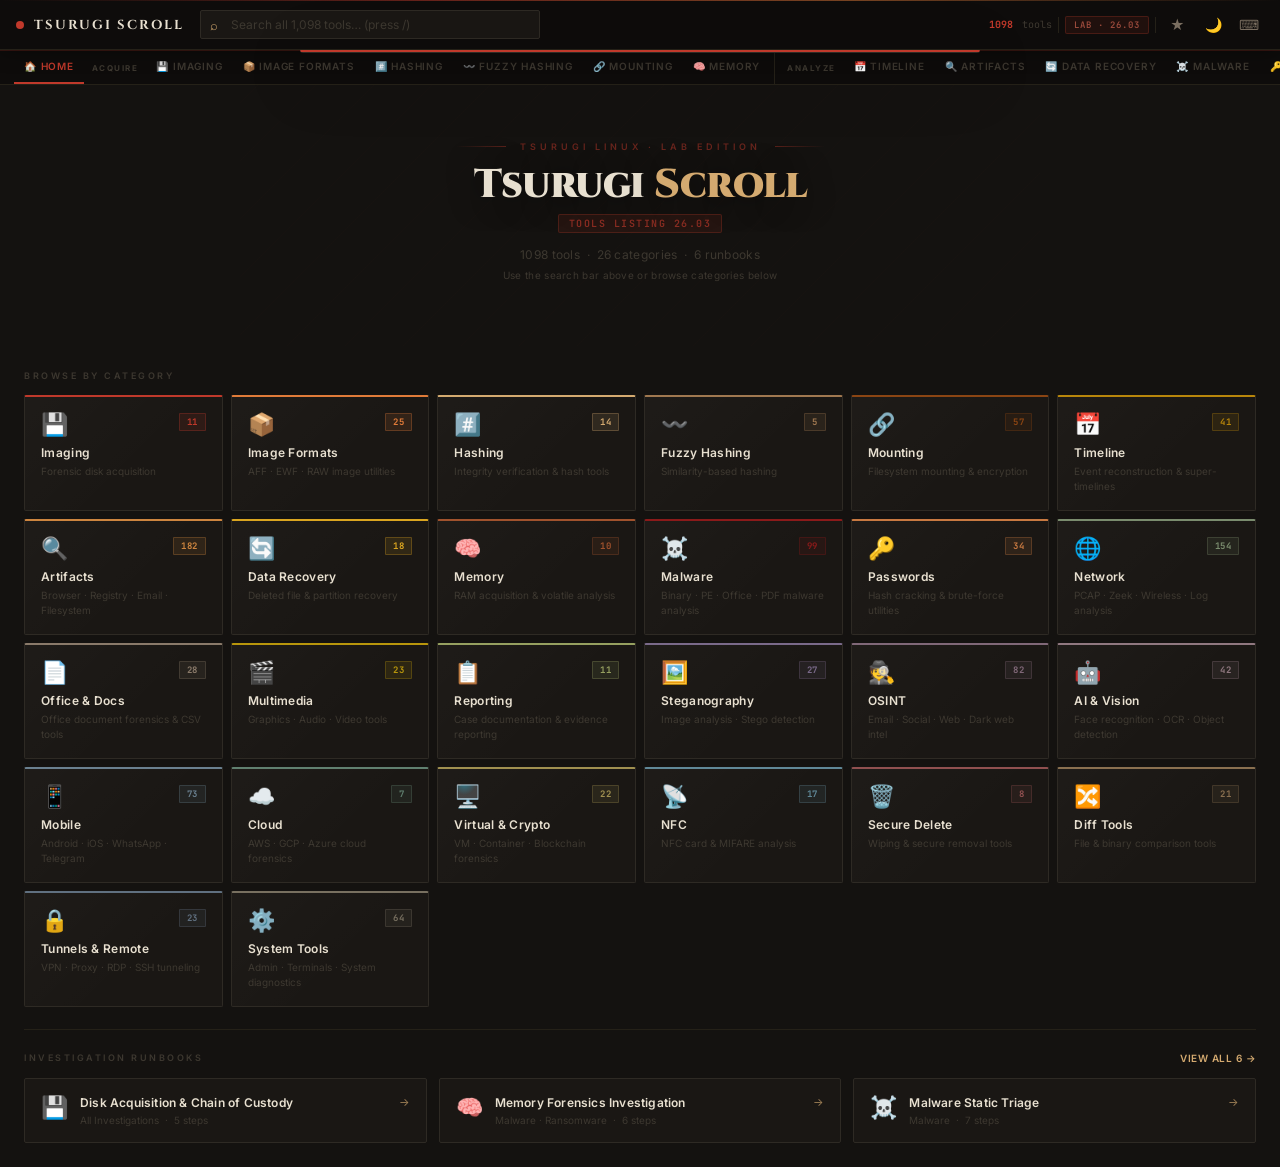
==== commit 6f133acb: "Data: complete the 26.03 listing (1,096 -> 1,098 tools) Diffed every name on https://tsurugi-linux.o" ====
--- a/index.html
+++ b/index.html
@@ -6,7 +6,7 @@
 <title>Tsurugi Scroll — DFIR · Malware · Threat Hunting</title>
 <!-- OG / Social -->
 <meta property="og:title" content="Tsurugi Scroll — DFIR Tool Reference">
-<meta property="og:description" content="1,096 tools from Tsurugi Linux LAB 26.03 — interactive, searchable, filterable DFIR reference map.">
+<meta property="og:description" content="1,098 tools from Tsurugi Linux LAB 26.03 — interactive, searchable, filterable DFIR reference map.">
 <meta property="og:type" content="website">
 <meta name="twitter:card" content="summary">
 <meta name="theme-color" content="#0e0c0b">
@@ -25,7 +25,7 @@
   <!-- Global persistent search -->
   <div id="topbar-search-wrap">
     <span class="icon">⌕</span>
-    <input id="topbar-search" placeholder="Search all 1,096 tools… (press /)" autocomplete="off" spellcheck="false">
+    <input id="topbar-search" placeholder="Search all 1,098 tools… (press /)" autocomplete="off" spellcheck="false">
     <span id="ts-results-badge"></span>
     <button id="ts-clear" title="Clear search">✕</button>
   </div>
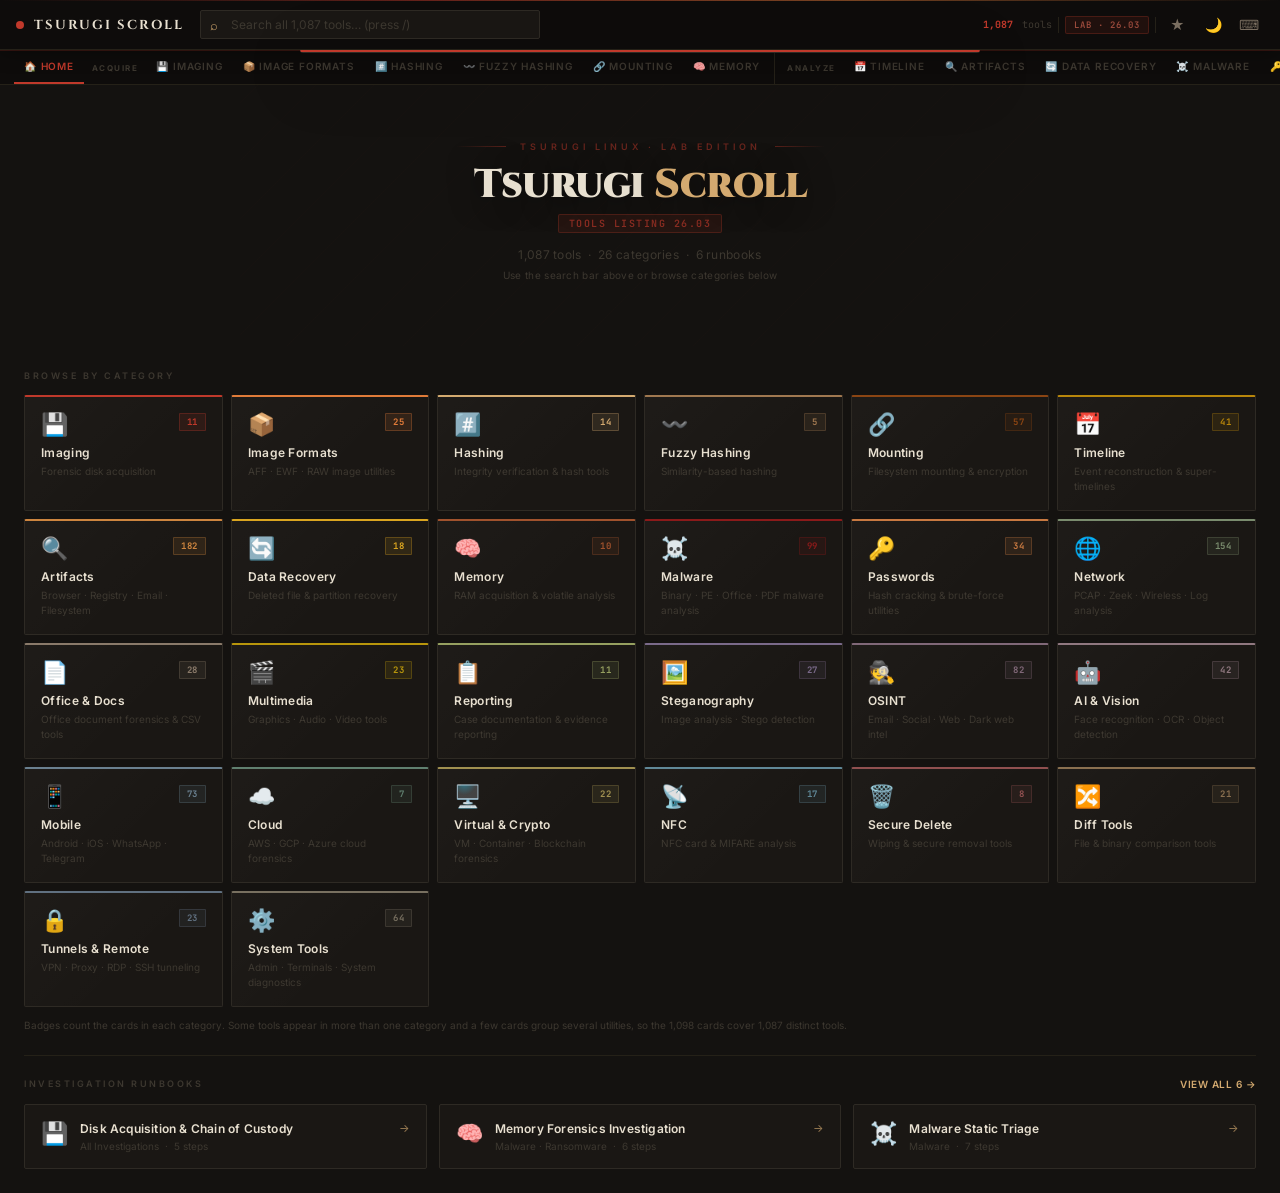
==== commit 1b5751c9: "Count distinct tools instead of cards (1,098 -> 1,087) TOTAL was the number of entries, which counts" ====
--- a/index.html
+++ b/index.html
@@ -6,7 +6,7 @@
 <title>Tsurugi Scroll — DFIR · Malware · Threat Hunting</title>
 <!-- OG / Social -->
 <meta property="og:title" content="Tsurugi Scroll — DFIR Tool Reference">
-<meta property="og:description" content="1,098 tools from Tsurugi Linux LAB 26.03 — interactive, searchable, filterable DFIR reference map.">
+<meta property="og:description" content="1,087 tools from Tsurugi Linux LAB 26.03 — interactive, searchable, filterable DFIR reference map.">
 <meta property="og:type" content="website">
 <meta name="twitter:card" content="summary">
 <meta name="theme-color" content="#0e0c0b">
@@ -25,7 +25,7 @@
   <!-- Global persistent search -->
   <div id="topbar-search-wrap">
     <span class="icon">⌕</span>
-    <input id="topbar-search" placeholder="Search all 1,098 tools… (press /)" autocomplete="off" spellcheck="false">
+    <input id="topbar-search" placeholder="Search all 1,087 tools… (press /)" autocomplete="off" spellcheck="false">
     <span id="ts-results-badge"></span>
     <button id="ts-clear" title="Clear search">✕</button>
   </div>
--- a/assets/css/style.css
+++ b/assets/css/style.css
@@ -298,6 +298,13 @@
 .gs-section-header{padding:7px 16px;font-size:9px;font-weight:600;letter-spacing:2px;color:var(--text4);text-transform:uppercase;background:var(--bg2);border-bottom:1px solid var(--border2);font-family:'Inter',sans-serif}
 
 /* ── Print ──────────────────────────────────────────────────────────────── */
+/* Phones: keep the top bar inside the viewport */
+@media (max-width:640px){
+  .stat-pill,#version-badge,.topbar-sep{display:none}
+  .logo-text{font-size:11px;letter-spacing:1px}
+  #topbar-search-wrap{margin:0 4px}
+}
+
 @media print{
   #topbar,#tabbar,#bm-panel,#overlay,#kbd-overlay,#gs-overlay,#gs-dropdown,.filterbar,.bm-star,.modal-nav,.modal-close{display:none!important}
   body{background:#fff;color:#000;font-size:11px}
